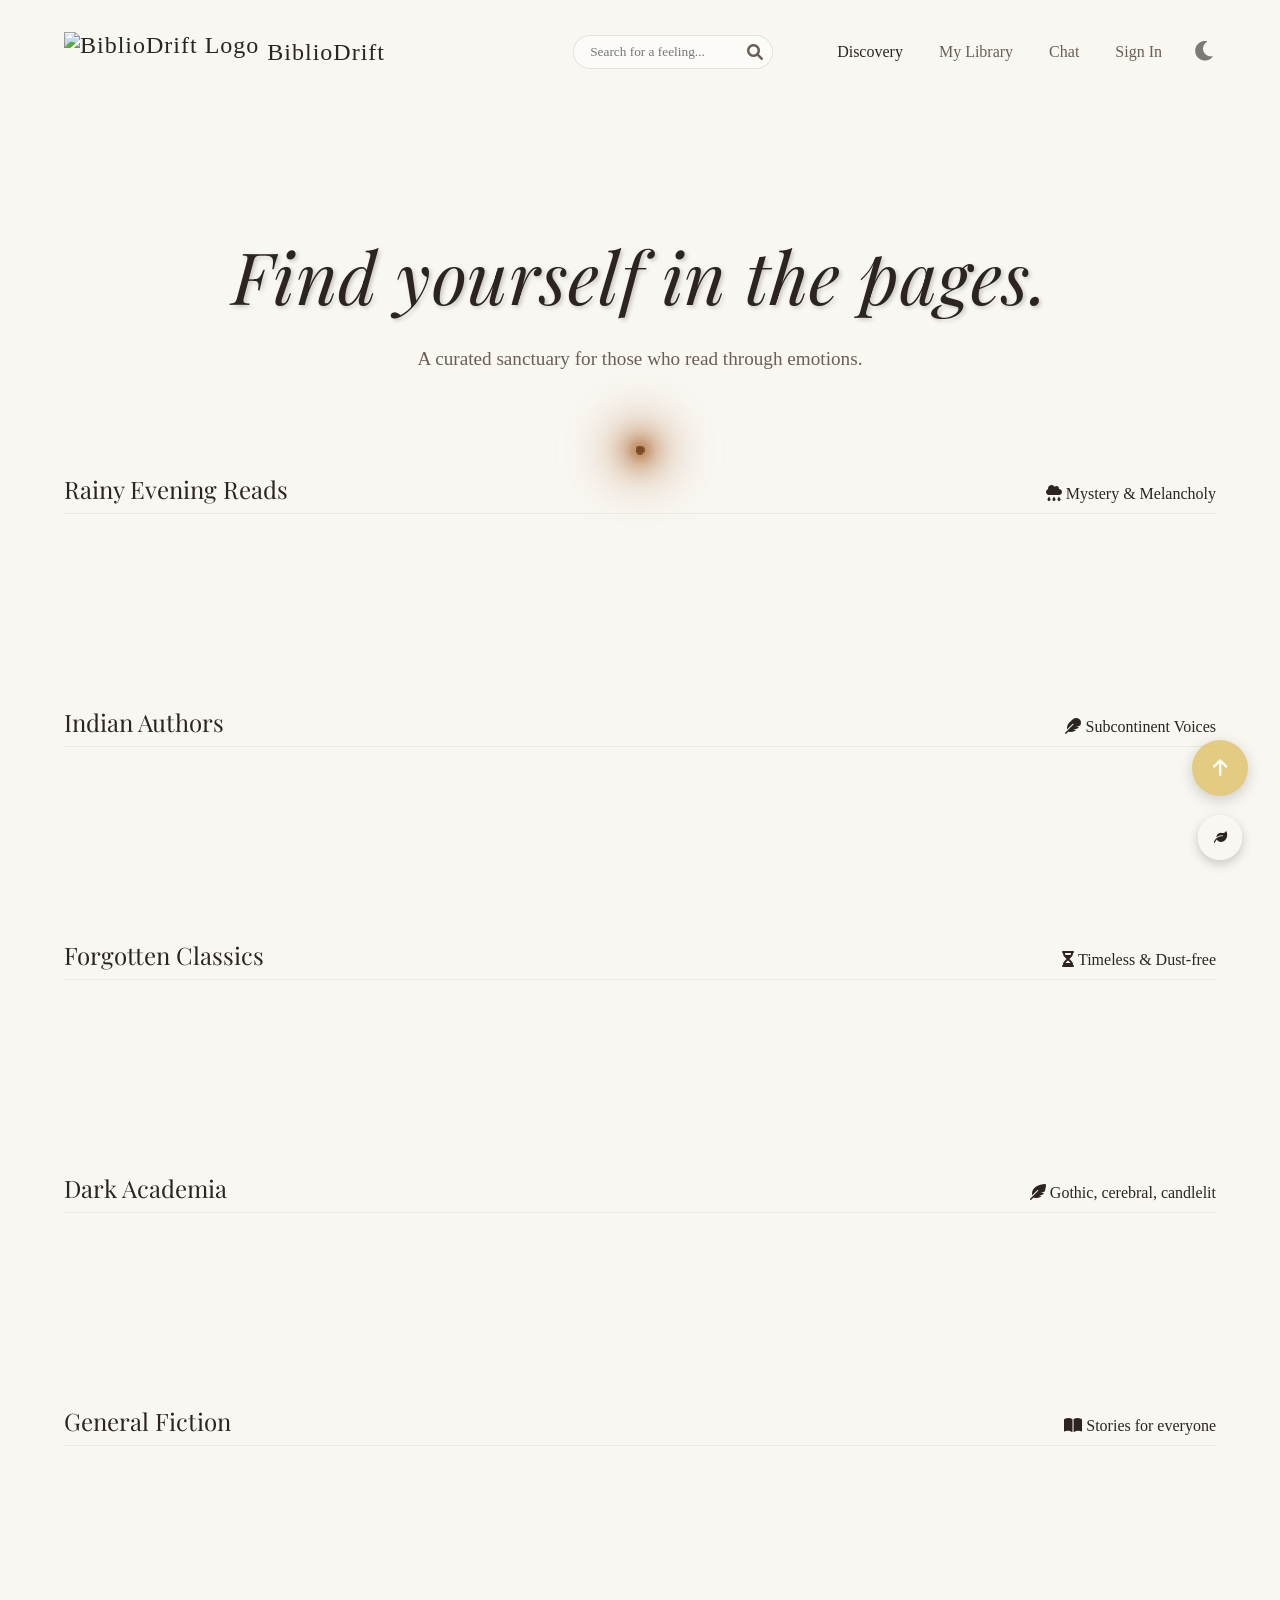
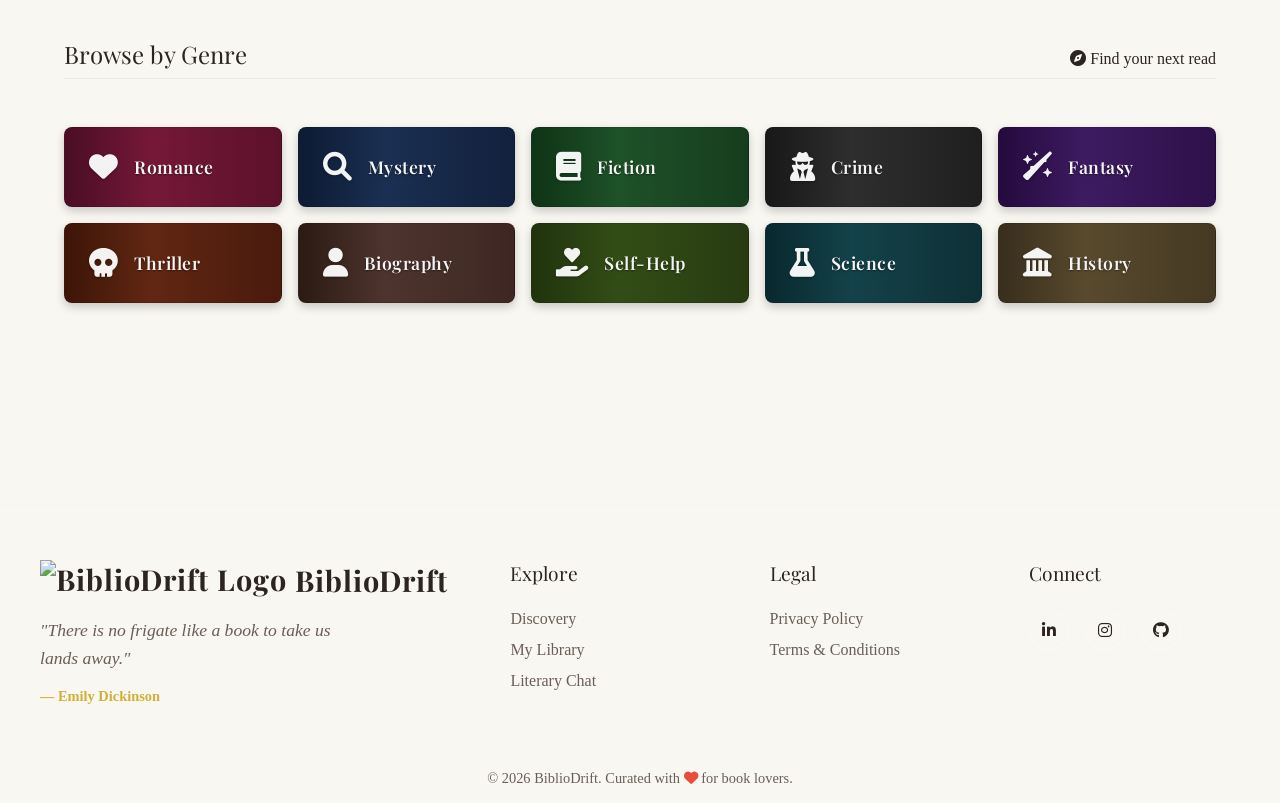
==== frontend/pages/index.html @ 5953f1df "Add Cursor Glow Interaction Effect" ====
<!doctype html>
<html lang="en">

<head>
  <meta charset="UTF-8" />
  <script>
    (function () {
      const theme = localStorage.getItem('bibliodrift_theme');
      if (theme === 'night') {
        document.documentElement.setAttribute('data-theme', 'night');
      }
    })();
  </script>
  <meta name="viewport" content="width=device-width, initial-scale=1.0" />
  <!-- Added SEO meta description to improve search engine discoverability and click-through rates -->
  <meta name="description"
    content="BiblioDrift — Discover books by mood, track your reading journey, and get AI-powered recommendations." />
  <title>BiblioDrift | Find yourself in the pages</title>
  <link rel="stylesheet" href="../css/style.css" />
  <link rel="stylesheet" href="../css/keyboard-shortcuts.css" />

  <!-- Fonts -->
  <link rel="preconnect" href="https://fonts.googleapis.com" />
  <link rel="preconnect" href="https://fonts.gstatic.com" crossorigin />
  <link
    href="https://fonts.googleapis.com/css2?family=Playfair+Display:ital,wght@0,400;0,600;1,400&family=Georgia&display=swap"
    rel="stylesheet" />
  <link rel="stylesheet" href="https://cdnjs.cloudflare.com/ajax/libs/font-awesome/6.0.0/css/all.min.css" />

  <!-- Security: DOMPurify for XSS prevention -->
  <script src="https://cdn.jsdelivr.net/npm/dompurify@3.0.6/dist/purify.min.js"></script>
  <link rel="icon" href="../assets/images/biblioDrift_favicon.png" type="image/png">
  <!-- PWA -->
  <link rel="manifest" href="../manifest.json">
  <meta name="theme-color" content="#2c2420">
  <meta name="apple-mobile-web-app-capable" content="yes">
  <meta name="apple-mobile-web-app-status-bar-style" content="black-translucent">
  <meta name="apple-mobile-web-app-title" content="BiblioDrift">
  <link rel="apple-touch-icon" href="../assets/images/biblioDrift_favicon.png">
</head>

<body>
  <div id="sc-glow-outer"></div>
  <div id="sc-glow-mid"></div>
  <div id="sc-glow-inner"></div>
  <div id="sc-dot"></div>
  <header>
    <a href="index.html" class="logo">
      <img style="height: 40px" src="../assets/images/biblioDrift_favicon.png" alt="BiblioDrift Logo"> BiblioDrift
    </a>
    <div class="header-controls">
      <div class="search-bar">
        <input type="text" id="searchInput" class="search-input" placeholder="Search for a feeling...">
        <i class="fa-solid fa-search search-icon" id="searchIcon"></i>
      </div>
      <nav class="nav-links">
        <div class="tooltip">
          <a href="index.html" class="active">Discovery</a>
          <span class="tooltip-text"><i class="fa-solid fa-wand-magic-sparkles"></i> Explore books</span>
        </div>
        <div class="tooltip">
          <a href="library.html">My Library</a>
          <span class="tooltip-text"><i class="fa-solid fa-book"></i> My Library</span>
        </div>
        <div class="tooltip">
          <a href="chat.html">Chat</a>
          <span class="tooltip-text"><i class="fa-solid fa-comments"></i> Chat</span>
        </div>
        <!-- DYNAMIC AUTH LINK -->
        <div class="tooltip">
          <a href="auth.html" id="navAuthLink">Sign In</a>
          <span class="tooltip-text" id="navAuthTooltip"><i class="fa-solid fa-key"></i> Access account</span>
        </div>
      </nav>
      <button id="themeToggle" class="btn-icon" title="Toggle Theme">
        <i class="fa-solid fa-moon"></i>
      </button>
    </div>
  </header>

  <main>
    <section class="hero">
      <h1>Find yourself in the pages.</h1>
      <p>A curated sanctuary for those who read through emotions.</p>
    </section>

    <!-- SEARCH RESULTS SECTION (Initially Hidden) -->
    <section id="search-results-section" class="curated-section" hidden>
      <div class="section-header">
        <h2 id="search-query-display">Search Results</h2>
        <span><i class="fa-solid fa-magnifying-glass"></i> Exploring your query</span>
      </div>
      <div class="curated-row" id="search-results-grid">
        <!-- Dynamically Appended Books -->
      </div>
    </section>

    <!-- Curated Sections -->
    <section class="curated-section">
      <div class="section-header">
        <h2>Rainy Evening Reads</h2>
        <span><i class="fa-solid fa-cloud-rain"></i> Mystery & Melancholy</span>
      </div>
      <div class="curated-row" id="row-rainy"></div>
    </section>

    <section class="curated-section">
      <div class="section-header">
        <h2>Indian Authors</h2>
        <span><i class="fa-solid fa-feather"></i> Subcontinent Voices</span>
      </div>
      <div class="curated-row" id="row-indian"></div>
    </section>

    <section class="curated-section">
      <div class="section-header">
        <h2>Forgotten Classics</h2>
        <span><i class="fa-solid fa-hourglass"></i> Timeless & Dust-free</span>
      </div>
      <div class="curated-row" id="row-classics"></div>
    </section>

    <section class="curated-section">
      <div class="section-header">
        <h2>Dark Academia</h2>
        <span><i class="fa-solid fa-feather-pointed"></i> Gothic, cerebral, candlelit</span>
      </div>
      <div class="curated-row" id="row-dark-academia"></div>
    </section>

    <section class="curated-section">
      <div class="section-header">
        <h2>General Fiction</h2>
        <span><i class="fa-solid fa-book-open"></i> Stories for everyone</span>
      </div>
      <div class="curated-row" id="row-fiction"></div>
    </section>

    <!-- Genre Grid Section -->
    <section class="curated-section genre-section">
      <div class="section-header">
        <h2>Browse by Genre</h2>
        <span><i class="fa-solid fa-compass"></i> Find your next read</span>
      </div>
      <div class="genre-grid" id="genre-grid">
        <div class="genre-card" data-genre="romance"><i class="fa-solid fa-heart"></i><span>Romance</span></div>
        <div class="genre-card" data-genre="mystery"><i class="fa-solid fa-magnifying-glass"></i><span>Mystery</span>
        </div>
        <div class="genre-card" data-genre="fiction"><i class="fa-solid fa-book"></i><span>Fiction</span></div>
        <div class="genre-card" data-genre="crime"><i class="fa-solid fa-user-secret"></i><span>Crime</span></div>
        <div class="genre-card" data-genre="fantasy"><i class="fa-solid fa-wand-sparkles"></i><span>Fantasy</span></div>
        <div class="genre-card" data-genre="thriller"><i class="fa-solid fa-skull"></i><span>Thriller</span></div>
        <div class="genre-card" data-genre="biography"><i class="fa-solid fa-user"></i><span>Biography</span></div>
        <div class="genre-card" data-genre="self-help"><i
            class="fa-solid fa-hand-holding-heart"></i><span>Self-Help</span></div>
        <div class="genre-card" data-genre="science"><i class="fa-solid fa-flask"></i><span>Science</span></div>
        <div class="genre-card" data-genre="history"><i class="fa-solid fa-landmark"></i><span>History</span></div>
      </div>
    </section>

    <!-- Genre Modal -->
    <dialog id="genre-modal" class="genre-modal">
      <div class="genre-modal-content">
        <div class="genre-modal-header">
          <h2 id="genre-modal-title">Genre Books</h2>
          <button class="close-genre-modal" id="close-genre-modal"><i class="fa-solid fa-xmark"></i></button>
        </div>
        <div class="genre-modal-body">
          <div class="genre-books-grid" id="genre-books-grid"></div>
        </div>
      </div>
    </dialog>

    <!-- Book Details Modal -->
    <dialog id="book-details-modal" class="glass-modal">
      <div class="modal-content">
        <button class="close-modal-btn" id="closeModalBtn"><i class="fa-solid fa-xmark"></i></button>
        <div class="modal-body">
          <div class="modal-media"><img id="modal-img" src="" alt="Book Cover" /></div>
          <div class="modal-info">
            <h2 id="modal-title">Book Title</h2>
            <p id="modal-author" class="modal-subtitle">Author Name</p>
            <div class="ai-insight-box">
              <div class="ai-header"><i class="fa-solid fa-wand-magic-sparkles"></i><span>AI Insight</span></div>
              <div id="modal-summary">
                <div class="text-skeleton skeleton"></div>
                <div class="text-skeleton skeleton" style="width: 90%"></div>
                <div class="text-skeleton skeleton" style="width: 70%"></div>
              </div>
            </div>
            <div class="modal-actions">
              <button id="modal-add-btn" class="btn-primary"><i class="fa-regular fa-heart"></i> Add to Library</button>
              <button id="modal-preview-btn" class="btn-preview"><i class="fa-solid fa-book-open"></i> Preview</button>
              <button id="modal-share-btn" class="btn-secondary modal-share-btn"><i class="fa-solid fa-share-nodes"></i>
                Share</button>
            </div>
          </div>
        </div>
      </div>
    </dialog>
  </main>




  <!-- Enhanced Footer -->
  <footer class="main-footer">
    <div class="footer-container">
      <div class="footer-brand">
        <a href="index.html" class="logo">
          <img style="height: 40px" src="../assets/images/biblioDrift_favicon.png" alt="BiblioDrift Logo"> BiblioDrift
        </a>
        <p class="footer-tagline">"There is no frigate like a book to take us lands away."</p>
        <p class="footer-subtext">&mdash; Emily Dickinson</p>
      </div>
      <div class="footer-nav">
        <h3>Explore</h3>
        <ul>
          <li><a href="index.html">Discovery</a></li>
          <li><a href="library.html">My Library</a></li>
          <li><a href="chat.html">Literary Chat</a></li>
        </ul>
      </div>
      <div class="footer-legal">
        <h3>Legal</h3>
        <ul>
          <li><a href="privacy-policy.html">Privacy Policy</a></li>
          <li><a href="terms-and-conditions.html">Terms & Conditions</a></li>
        </ul>
      </div>
      <div class="footer-social">
        <h3>Connect</h3>
        <div class="social-icons">
          <a href="https://www.linkedin.com/in/devanshi5malhotra/" target="_blank" rel="noopener noreferrer"
            title="LinkedIn"><i class="fab fa-linkedin-in"></i></a>
          <a href="#" title="Instagram"><i class="fab fa-instagram"></i></a>
          <a href="https://github.com/devanshi14malhotra/BiblioDrift" target="_blank" rel="noopener noreferrer"
            title="GitHub"><i class="fa-brands fa-github"></i></a>
        </div>
      </div>
    </div>
    <div class="footer-bottom">
      <p>&copy; 2026 BiblioDrift. Curated with <i class="fa-solid fa-heart"></i> for book lovers.</p>
    </div>
  </footer>

  <script src="../js/config.js"></script>
  <script src="../js/app.js"></script>
  <script src="../js/book-preview.js"></script>
  <script src="../script/header-scroll.js"></script>


  <!-- Back to Top Button -->
  <button id="backToTop" class="btn-icon back-to-top" title="Back to Top"
    onclick="window.scrollTo({top: 0, behavior: 'smooth'});">
    <i class="fa-solid fa-arrow-up"></i>
  </button>

  <!-- Ambient Sanctuary UI -->
  <div class="ambient-sanctuary">
    <button id="ambientToggle" title="Ambient Sanctuary">
      <i class="fa-solid fa-leaf"></i>
    </button>
    <div id="ambientPanel" class="ambient-panel">
      <h3 style="color: var(--text-main) !important;">Ambient Sanctuary</h3>
      <div class="ambient-option">
        <span style="color: var(--text-main) !important;"><i class="fa-solid fa-cloud-rain"></i> Rainy Evening</span>
        <label class="switch">
          <input type="checkbox" id="rainToggle">
          <span class="slider"></span>
        </label>
      </div>
      <div class="ambient-option">
        <span style="color: var(--text-main) !important;"><i class="fa-solid fa-fire"></i> Cozy Fireplace</span>
        <label class="switch">
          <input type="checkbox" id="fireToggle">
          <span class="slider"></span>
        </label>
      </div>
      <div class="volume-control">
        <label for="ambientVolume" style="color: var(--text-main) !important;"><i class="fa-solid fa-volume-high"></i>
          Volume</label>
        <input type="range" id="ambientVolume" min="0" max="1" step="0.1" value="0.5" style="width: 100%;">
      </div>
    </div>
  </div>

  <script src="../js/ambient.js"></script>
  <script src="../js/security.js"></script>
  <script src="../js/pwa.js"></script>
</body>
</html>
---- frontend/css/style.css ----
:root {
    /* Day Theme (Default) */
    --bg-color: #f9f7f2;
    --header-bg: rgba(249, 247, 242, 0.8);
    --text-main: #2c2420;
    --text-muted: #6b5e55;
    --accent-gold: #d4af37;
    --wood-dark: #5d4037;
    --wood-light: #8d6e63;
    --glass-bg: rgba(255, 255, 255, 0.1);
    --glass-border: rgba(255, 255, 255, 0.2);
    --shadow-soft: 0 10px 30px rgba(0, 0, 0, 0.05);
    --input-bg: rgba(255, 255, 255, 0.5);
    --input-border: rgba(0, 0, 0, 0.1);
    --book-bg: #fff;
    --paper-color: #fffdf9;

    /* Vibe Colors */
    --vibe-mystery: #78909c;
    --vibe-romance: #ef9a9a;
    --vibe-classic: #a1887f;

    /* Dimensions */
    --book-width: 160px;
    --book-height: 240px;
    --book-thick: 40px;
}

[data-theme="night"] {
    /* Night Theme (Dark Wood) */
    --bg-color: #1e1a18;
    --header-bg: rgba(30, 26, 24, 0.85);
    --text-main: #e0d5cb;
    --text-muted: #a89a8e;
    --accent-gold: #fccb4e;
    --wood-dark: #3e2723;
    --wood-light: #5d4037;
    --glass-bg: rgba(0, 0, 0, 0.3);
    --glass-border: rgba(255, 255, 255, 0.05);
    --shadow-soft: 0 10px 40px rgba(0, 0, 0, 0.4);
    --input-bg: rgba(0, 0, 0, 0.2);
    --input-border: rgba(255, 255, 255, 0.1);
    --book-bg: #2c2420;
    --paper-color: #e0d5cb;
}

* {
    box-sizing: border-box;
    margin: 0;
    padding: 0;
}

html {
    scroll-behavior: smooth;
    transition: background-color 0.4s ease, color 0.4s ease;
}

body {
    background-color: var(--bg-color);
    color: var(--text-main);
    font-family: "Georgia", serif;
    /* Classic serif for books */
    overflow-x: hidden;
    min-height: 100vh;
    transition: background-color 0.4s ease, color 0.4s ease, border-color 0.4s ease, box-shadow 0.4s ease;
}

/* Explicit night-mode overrides — bulletproof fallback */
[data-theme="night"] body,
html[data-theme="night"],
html[data-theme="night"] body {
    background-color: #1e1a18 !important;
    color: #e0d5cb !important;
}

[data-theme="night"] header {
    background: rgba(30, 26, 24, 0.85) !important;
}

[data-theme="night"] .search-input,
[data-theme="night"] input {
    background: rgba(0, 0, 0, 0.2) !important;
    color: #e0d5cb !important;
    border-color: rgba(255, 255, 255, 0.1) !important;
}

/* Global Wooden Scrollbar Styling */
::-webkit-scrollbar {
    width: 12px;
}

::-webkit-scrollbar-track {
    background: var(--bg-color);
}

::-webkit-scrollbar-thumb {
    background: linear-gradient(180deg, var(--wood-dark), var(--wood-light));
    border-radius: 6px;
    border: 2px solid var(--bg-color);
}

::-webkit-scrollbar-thumb:hover {
    background: linear-gradient(180deg, var(--wood-light), var(--wood-dark));
    box-shadow: inset 0 0 6px rgba(0, 0, 0, 0.3);
}

h1,
h2,
h3 {
    font-weight: normal;
    font-family: "Playfair Display", serif;
    /* Elegant headings */
}

/* --- Layout --- */
header {
    padding: 2rem 4rem;
    display: flex;
    justify-content: space-between;
    align-items: center;
    position: sticky;
    top: 0;
    z-index: 100;
    background: var(--header-bg);
    backdrop-filter: blur(10px);
    transition: background-color 0.4s ease, color 0.4s ease, backdrop-filter 0.4s ease;
}

.header-controls {
    display: flex;
    align-items: center;
    gap: 2rem;
}

.search-bar {
    position: relative;
    display: flex;
    align-items: center;
}

.search-input {
    background: var(--input-bg);
    border: 1px solid var(--input-border);
    padding: 0.5rem 1rem;
    border-radius: 20px;
    font-family: "Georgia", serif;
    width: 200px;
    transition: all 0.4s ease;
    outline: none;
    color: var(--text-main);
}

.search-input:focus {
    background: var(--book-bg);
    width: 300px;
    box-shadow: var(--shadow-soft);
}

.search-icon {
    position: absolute;
    right: 10px;
    color: var(--text-muted);
    cursor: pointer;
    transition: color 0.3s ease;
}

.search-icon:hover {
    color: var(--text-main);
}

.logo {
    font-size: 1.5rem;
    letter-spacing: 1px;
    color: var(--text-main);
    text-decoration: none;
    display: flex;
    align-items: center;
    gap: 0.5rem;
}

.nav-links a {
    text-decoration: none;
    color: var(--text-muted);
    margin-left: 2rem;
    transition: color 0.3s ease;
}

.nav-links a:hover,
.nav-links a.active {
    color: var(--text-main);
}

/* === ANIMATED HOVER TOOLTIPS FOR NAVIGATION (NEW) === */
.tooltip {
    position: relative;
    display: inline-block;
}

.tooltip-text {
    position: absolute;
    left: 50%;
    bottom: calc(100% + 8px);
    transform: translateX(-50%) scale(0.95) translateY(6px);
    padding: 10px 14px;
    background: #fffaf3;
    color: #2b2b2b;
    font-size: 13px;
    font-weight: 500;
    white-space: nowrap;
    border-radius: 10px;
    box-shadow: 0 8px 20px rgba(0, 0, 0, 0.15);
    border: 1px solid rgba(0, 0, 0, 0.08);
    opacity: 0;
    visibility: hidden;
    pointer-events: none;
    transition: all 0.25s ease;
    z-index: 9999;
}

.tooltip-text::after {
    content: "";
    position: absolute;
    top: 100%;
    left: 50%;
    transform: translateX(-50%) rotate(45deg);
    width: 12px;
    height: 12px;
    background: #fffaf3;
    border-left: 1px solid rgba(0, 0, 0, 0.08);
    border-bottom: 1px solid rgba(0, 0, 0, 0.08);
}

.tooltip:hover .tooltip-text {
    opacity: 1;
    visibility: visible;
    transform: translateX(-40%) scale(1) translateY(0);
}

.tooltip-text i {
    margin-right: 5px;
    color: var(--accent-gold);
}

main {
    padding: 2rem 4rem;
    max-width: 1400px;
    margin: 0 auto;
}

/* --- Hero --- */
.hero {
    text-align: center;
    padding: 6rem 1rem;
    animation: heroFade 1s ease-out;
}

@keyframes heroFade {
    from {
        opacity: 0;
        transform: translateY(15px);
    }

    to {
        opacity: 1;
        transform: translateY(0);
    }
}

.hero h1 {
    font-size: clamp(2.5rem, 8vw, 4.5rem);
    margin-bottom: 1.5rem;
    font-style: italic;
    line-height: 1.2;
    letter-spacing: 0.5px;
    text-shadow: 2px 2px 4px rgba(0, 0, 0, 0.2);
}

.hero p {
    color: var(--text-muted);
    font-size: 1.2rem;
    line-height: 1.8;
    max-width: 55ch;
    margin: 0 auto;
}

/* --- Curated Tables (Horizontal Scroll) --- */
.curated-section {
    margin-bottom: 6rem;
}

.section-header {
    margin-bottom: 2rem;
    border-bottom: 1px solid rgba(0, 0, 0, 0.05);
    padding-bottom: 0.5rem;
    display: flex;
    justify-content: space-between;
    align-items: baseline;
}

.curated-row {
    display: flex;
    gap: 3rem;
    padding: 2rem 1rem;
    overflow-x: visible;
    /* Allow 3D overflow */
    perspective: 1000px;
}

/* --- 3D Book Component --- */
.book-scene {
    width: var(--book-width);
    height: var(--book-height);
    perspective: 1000px;
    cursor: pointer;
    /* Random slight rotation for organic feel - handled in JS usually, but default here */
}

.book {
    width: 100%;
    height: 100%;
    position: relative;
    transform-style: preserve-3d;
    /* Bouncy cozy feel */
    transform-origin: center center -20px;
    /* Pivot inside the book */
    animation: floatIn 0.8s ease-out backwards;
}

@keyframes floatIn {
    from {
        opacity: 0;
        transform: translateY(50px) scale(0.9);
    }

    to {
        opacity: 1;
        transform: translateY(0) scale(1);
    }
}

.book.flipped {
    transform: rotateY(180deg) scale(1.2) translateZ(50px);
    /* Expand and bring closer */
    z-index: 100;
}

/* Book Faces */
.book__face {
    position: absolute;
    width: 100%;
    height: 100%;
    backface-visibility: hidden;
    /* Hide back when front is clear */
    border-radius: 4px 8px 8px 4px;
    box-shadow: 5px 5px 15px rgba(0, 0, 0, 0.15);
}

.book__face--front {
    background: var(--book-bg);
    transform: rotateY(0deg);
    z-index: 2;
}

.book__face--front img {
    width: 100%;
    height: 100%;
    object-fit: cover;
    border-radius: 4px 8px 8px 4px;
}

.book__face--back {
    transform: rotateY(180deg);
    background: var(--paper-color);
    /* Paper color */
    padding: 1.5rem;
    display: flex;
    flex-direction: column;
    justify-content: space-between;
    border: 1px solid var(--glass-border);
    z-index: 1;
    color: #2c2420;
    /* Keep text dark for paper feel even in night mode */
}

/* The Spine */
.book__face--spine {
    position: absolute;
    width: var(--book-thick);
    height: 100%;
    left: 0;
    top: 0;
    transform: rotateY(-90deg) translateZ(calc(var(--book-thick) / 2));
}

/* Improved 3D Box Model */
/* Re-defining .book for proper thickness volume */
.book {
    transform-origin: center center -20px;
    /* Pivot inside the book */
}

.book__face--front {
    transform: translateZ(20px);
}

.book__face--back {
    transform: rotateY(180deg) translateZ(20px);
}

.book__face--spine {
    width: 40px;
    height: 100%;
    background: #333;
    /* Default spine color */
    transform: rotateY(-90deg) translateZ(20px);
    /* Adjust positioning to be flush left of front face */
    left: -20px;
    /* Half thickness */
}

.book__face--right {
    /* Pages */
    width: 40px;
    height: 100%;
    background: linear-gradient(to right, #fff, #f0f0f0 20%, #fff 40%);
    transform: rotateY(90deg) translateZ(140px);
    /* Width - half thickness */
    left: auto;
    right: -20px;
}

/* Hover Effect: Pull out */
.book-scene:hover .book:not(.flipped) {
    transform: translateZ(30px) translateY(-10px) rotateY(-10deg);
}

/* Glassmorphism Overlay (Quick view) */
.glass-overlay {
    position: absolute;
    bottom: 10px;
    left: 10px;
    right: 10px;
    background: rgba(255, 255, 255, 0.7);
    backdrop-filter: blur(8px);
    padding: 0.5rem;
    border-radius: 6px;
    opacity: 0;
    transform: translateY(10px);
    transition: all 0.3s ease;
    pointer-events: none;
    /* Let clicks pass to book */
}

.book-scene:hover .glass-overlay {
    opacity: 1;
    transform: translateY(0);
}

/* Back of book content */
.handwritten-note {
    font-family: "Courier New", Courier, monospace;
    /* Placeholder for handwriting font */
    color: var(--text-muted);
    font-size: 0.9rem;
    line-height: 1.4;
    background: #fffdc2;
    padding: 10px;
    transform: rotate(-2deg);
    box-shadow: 2px 2px 5px rgba(0, 0, 0, 0.1);
    margin-bottom: 1rem;
}

.book-actions {
    display: flex;
    gap: 0.5rem;
}

.btn-icon {
    border: none;
    background: none;
    cursor: pointer;
    font-size: 1.2rem;
    opacity: 0.6;
    transition: opacity 0.2s;
}

.btn-icon:hover {
    opacity: 1;
    transform: scale(1.1);
}

/* --- Virtual Shelves --- */
.shelves-container {
    display: flex;
    flex-direction: column;
    gap: 4rem;
    padding: 2rem 0;
}

.shelf-row {
    position: relative;
    padding: 0 2rem 1.5rem 2rem;
    /* Realistic Wood Texture Gradient */
    background:
        repeating-linear-gradient(90deg,
            transparent 0,
            transparent 4px,
            rgba(0, 0, 0, 0.02) 5px,
            transparent 10px),
        linear-gradient(to bottom, #5d4037 0%, #3e2723 100%);
    border-bottom: 25px solid #281a15;
    /* Thicker front lip */
    border-radius: 4px;
    box-shadow:
        0 20px 20px -10px rgba(0, 0, 0, 0.3),
        inset 0 2px 20px rgba(0, 0, 0, 0.2);
    display: flex;
    align-items: flex-end;
    gap: 1.5rem;
    /* More spacing for expanded books */
    min-height: 280px;
}

.shelf-row::after {
    /* Depth shadow on wall behind books */
    content: "";
    position: absolute;
    bottom: 25px;
    /* Above bottom lip */
    left: 0;
    right: 0;
    height: 100%;
    z-index: -1;
    background: linear-gradient(to bottom,
            rgba(0, 0, 0, 0.1),
            rgba(0, 0, 0, 0.4));
    pointer-events: none;
}

.shelf-label {
    position: absolute;
    top: -20px;
    left: 0;
    font-size: 1.2rem;
    color: var(--wood-light);
    font-style: italic;
}

/* --- Mood Analysis Styles --- */

/* Mood Tags on Book Covers */
.mood-tags {
    position: absolute;
    top: 5px;
    left: 5px;
    display: flex;
    flex-direction: column;
    gap: 2px;
}

.mood-tag {
    background: rgba(0, 0, 0, 0.7);
    color: white;
    padding: 2px 6px;
    border-radius: 10px;
    font-size: 0.7rem;
    font-weight: bold;
    text-transform: capitalize;
}

/* Mood-specific colors */
.mood-cozy {
    background: #8d6e63 !important;
}

.mood-dark {
    background: #424242 !important;
}

.mood-mysterious {
    background: #5e35b1 !important;
}

.mood-romantic {
    background: #e91e63 !important;
}

.mood-adventurous {
    background: #ff5722 !important;
}

.mood-melancholy {
    background: #607d8b !important;
}

.mood-uplifting {
    background: #4caf50 !important;
}

.mood-intense {
    background: #f44336 !important;
}

.mood-whimsical {
    background: #9c27b0 !important;
}

.mood-thought-provoking {
    background: #795548 !important;
}

/* Glass overlay mood tags */
.glass-mood-tags {
    margin-top: 0.5rem;
    display: flex;
    gap: 0.25rem;
    flex-wrap: wrap;
}

.glass-mood-tag {
    background: rgba(255, 255, 255, 0.3);
    padding: 1px 4px;
    border-radius: 8px;
    font-size: 0.6rem;
    text-transform: capitalize;
}

/* Back of book mood analysis */
.mood-analysis {
    margin-top: 1rem;
    padding-top: 0.5rem;
    border-top: 1px solid rgba(0, 0, 0, 0.1);
}

.mood-tags-back {
    display: flex;
    gap: 0.25rem;
    flex-wrap: wrap;
    margin-top: 0.25rem;
}

.mood-tag-small {
    background: var(--accent-gold);
    color: white;
    padding: 1px 4px;
    border-radius: 6px;
    font-size: 0.6rem;
    text-transform: capitalize;
}

/* Mood Analysis Modal */
.mood-modal {
    position: fixed;
    top: 0;
    left: 0;
    width: 100%;
    height: 100%;
    background: rgba(0, 0, 0, 0.7);
    display: flex;
    justify-content: center;
    align-items: center;
    z-index: 1000;
    backdrop-filter: blur(5px);
}

.mood-modal-content {
    background: var(--book-bg);
    border-radius: 12px;
    max-width: 500px;
    width: 90%;
    max-height: 80vh;
    overflow-y: auto;
    box-shadow: var(--shadow-soft);
    border: 1px solid var(--glass-border);
}

.mood-modal-header {
    padding: 1.5rem;
    border-bottom: 1px solid var(--glass-border);
    display: flex;
    justify-content: space-between;
    align-items: center;
}

.mood-modal-header h3 {
    margin: 0;
    color: var(--text-main);
}

.close-modal {
    background: none;
    border: none;
    font-size: 1.5rem;
    cursor: pointer;
    color: var(--text-muted);
    padding: 0;
    width: 30px;
    height: 30px;
    display: flex;
    align-items: center;
    justify-content: center;
}

.close-modal:hover {
    color: var(--text-main);
}

.mood-modal-body {
    padding: 1.5rem;
}

.mood-section {
    margin-bottom: 1.5rem;
}

.mood-section h4 {
    margin: 0 0 0.5rem 0;
    color: var(--text-main);
    font-size: 1rem;
}

/* Sentiment Bar */
.sentiment-bar {
    width: 100%;
    height: 8px;
    background: #e0e0e0;
    border-radius: 4px;
    overflow: hidden;
    margin: 0.5rem 0;
}

.sentiment-fill {
    height: 100%;
    background: linear-gradient(to right, #f44336, #ff9800, #4caf50);
    transition: width 0.3s ease;
}

/* Large mood tags in modal */
.mood-tags-large {
    display: flex;
    gap: 0.5rem;
    flex-wrap: wrap;
}

.mood-tag-large {
    padding: 0.5rem 1rem;
    border-radius: 20px;
    font-size: 0.9rem;
    font-weight: bold;
    color: white;
    text-transform: capitalize;
}

/* Vibe quote styling */
.vibe-quote {
    background: var(--paper-color);
    padding: 1rem;
    border-radius: 8px;
    font-style: italic;
    color: #2c2420;
    border-left: 4px solid var(--accent-gold);
    margin: 0.5rem 0;
}

/* Mood button in book actions */
.mood-btn {
    color: var(--accent-gold) !important;
}

.mood-btn:hover {
    color: var(--wood-dark) !important;
    transform: scale(1.1);
}

/* Responsive mood modal */
@media (max-width: 768px) {
    .mood-modal-content {
        width: 95%;
        margin: 1rem;
    }

    .mood-tags-large {
        flex-direction: column;
    }

    .mood-tag-large {
        text-align: center;
    }
}

/* Utilities */
.hidden {
    display: none !important;
}

/* --- Constellation View --- */
.constellation-container {
    width: 100%;
    min-height: 600px;
    margin-top: 2rem;
    position: relative;
    border-radius: 12px;
    overflow: hidden;
    animation: fadeIn 0.5s ease;
}

.view-toggles button {
    cursor: pointer;
    transition: all 0.3s ease;
}

.view-toggles .active-view {
    box-shadow: 0 4px 15px rgba(0, 0, 0, 0.2);
    transform: scale(1.05);
}

.fade-in {
    animation: fadeIn 1s ease;
}

@keyframes fadeIn {
    from {
        opacity: 0;
        transform: translateY(10px);
    }

    to {
        opacity: 1;
        transform: translateY(0);
    }
}

/* Theme Toggle Button Enhancement */
#themeToggle {
    font-size: 1.4rem;
    color: var(--text-main);
    cursor: pointer;
    transition:
        transform 0.3s ease,
        color 0.3s ease;
}

#themeToggle:hover {
    transform: rotate(15deg) scale(1.1);
    color: var(--accent-gold);
}


.footer {
    min-height: 120px;
    width: 100%;
    background-color: #222;
    display: flex;
    flex-direction: column;
    justify-content: center;
    align-items: center;
    gap: 1.2rem;
    padding: 2rem 0;
    margin-top: 4rem;
}

.social_icons {
    display: flex;
    gap: 2rem;
    z-index: 999;
}

.social_icons a {
    color: var(--accent-gold);
    font-size: 2rem;
    transition:
        transform 0.3s ease,
        color 0.3s ease;
    text-decoration: none;
}

.social_icons a:hover {
    color: white;
    transform: translateY(-5px);
}

.reading-progress {
    margin-top: 0.75rem;
    opacity: 0.85;
}

.progress-slider {
    width: 100%;
    accent-color: var(--accent-gold);
}

.reading-progress small {
    font-size: 0.7rem;
    opacity: 0.7;
}

/* --- Glass Modal --- */
.glass-modal {
    margin: auto;
    width: 90%;
    max-width: 900px;
    background: transparent;
    border: none;
    padding: 0;
    overflow: visible;
}

.glass-modal::backdrop {
    background: rgba(0, 0, 0, 0.4);
    backdrop-filter: blur(5px);
}

.modal-content {
    background: rgba(255, 255, 255, 0.65);
    backdrop-filter: blur(20px);
    -webkit-backdrop-filter: blur(20px);
    border: 1px solid var(--glass-border);
    border-radius: 20px;
    box-shadow: 0 25px 50px -12px rgba(0, 0, 0, 0.25);
    padding: 2.5rem;
    position: relative;
    overflow: hidden;
    animation: modalIn 0.4s cubic-bezier(0.175, 0.885, 0.32, 1.275);
}

[data-theme="night"] .modal-content {
    background: rgba(30, 26, 24, 0.8);
    border: 1px solid rgba(255, 255, 255, 0.1);
}

@keyframes modalIn {
    from {
        opacity: 0;
        transform: scale(0.9) translateY(20px);
    }

    to {
        opacity: 1;
        transform: scale(1) translateY(0);
    }
}

.close-modal-btn {
    position: absolute;
    top: 1.5rem;
    right: 1.5rem;
    background: var(--glass-bg);
    border: none;
    width: 2.5rem;
    height: 2.5rem;
    border-radius: 50%;
    cursor: pointer;
    font-size: 1.2rem;
    color: var(--text-muted);
    transition: all 0.2s;
    display: flex;
    justify-content: center;
    align-items: center;
    z-index: 10;
}

.close-modal-btn:hover {
    background: var(--accent-gold);
    color: #fff;
    transform: rotate(90deg);
}

.modal-body {
    display: grid;
    grid-template-columns: 300px 1fr;
    gap: 3rem;
}

.modal-media {
    display: flex;
    justify-content: center;
    align-items: center;
}

.modal-media img {
    width: 100%;
    height: auto;
    border-radius: 12px;
    box-shadow: 10px 10px 30px rgba(0, 0, 0, 0.2);
    transform: rotate(-3deg);
    transition: transform 0.3s;
}

.modal-media img:hover {
    transform: rotate(0) scale(1.02);
}

.modal-info {
    display: flex;
    flex-direction: column;
    gap: 1.5rem;
}

.modal-info h2 {
    font-size: 2.5rem;
    line-height: 1.2;
    margin-bottom: 0;
}

.modal-subtitle {
    font-size: 1.2rem;
    color: var(--text-muted);
    font-style: italic;
    margin-top: -1rem;
}

/* AI Insight Box */
.ai-insight-box {
    background: #fdfaf5;
    border: 1px solid rgba(212, 175, 55, 0.2);
    border-left: 4px solid var(--accent-gold);
    padding: 1.2rem 1.5rem;
    border-radius: 12px;
    margin-top: 1.5rem;
    box-shadow: 0 2px 8px rgba(0,0,0,0.03);
}

#modal-ai-note {
    font-family: "Georgia", serif;
    font-style: italic;
    color: #4a3f35 !important; /* Dark brown for high contrast */
    line-height: 1.6;
    font-size: 1.05rem;
    display: block;
}

[data-theme="night"] .ai-insight-box {
    background: linear-gradient(135deg,
            rgba(255, 255, 255, 0.05),
            rgba(0, 0, 0, 0.2));
}

.ai-insight-box::before {
    content: "";
    position: absolute;
    top: 0;
    left: 0;
    right: 0;
    height: 2px;
    background: linear-gradient(90deg,
            transparent,
            var(--accent-gold),
            transparent);
    opacity: 0.5;
}

.ai-header {
    display: flex;
    align-items: center;
    gap: 0.8rem;
    font-family: "Courier New", monospace;
    /* Tech feel */
    font-weight: bold;
    color: var(--accent-gold);
    margin-bottom: 1rem;
    text-transform: uppercase;
    letter-spacing: 1px;
    font-size: 0.9rem;
}

#modal-summary {
    line-height: 1.6;
    color: var(--text-main);
}

.modal-actions {
    margin-top: auto;
    display: flex;
    gap: 1rem;
}

.btn-primary {
    background: var(--text-main);
    color: var(--bg-color);
    border: none;
    padding: 1rem 2rem;
    border-radius: 30px;
    font-family: "Georgia", serif;
    font-size: 1.1rem;
    cursor: pointer;
    transition: all 0.3s;
    display: flex;
    align-items: center;
    gap: 0.8rem;
}

.btn-primary:hover {
    background: var(--accent-gold);
    color: #fff;
    transform: translateY(-2px);
    box-shadow: 0 5px 15px rgba(0, 0, 0, 0.1);
}

/* Responsive Modal */
@media (max-width: 768px) {
    .modal-body {
        grid-template-columns: 1fr;
    }

    .modal-media img {
        max-width: 200px;
        transform: rotate(0);
    }

    .modal-content {
        padding: 1.5rem;
    }
}

/* ===== CHAT INTERFACE STYLES ===== */

.chat-container {
    max-width: 900px;
    margin: 0 auto;
    height: calc(100vh - 80px);
    display: flex;
    flex-direction: column;
    background: var(--glass-bg);
    backdrop-filter: blur(20px);
    border: 1px solid var(--glass-border);
    border-radius: 20px;
    overflow: hidden;
    box-shadow: var(--shadow-soft);
}

.chat-header {
    padding: 20px 25px;
    background: var(--glass-bg);
    border-bottom: 1px solid var(--glass-border);
    display: flex;
    justify-content: space-between;
    align-items: center;
}

.bookseller-info {
    display: flex;
    align-items: center;
    gap: 15px;
}

.bookseller-avatar {
    width: 50px;
    height: 50px;
    background: var(--accent-gold);
    border-radius: 50%;
    display: flex;
    align-items: center;
    justify-content: center;
    color: var(--wood-dark);
    font-size: 20px;
    box-shadow: 0 4px 15px rgba(212, 175, 55, 0.3);
}

.bookseller-details h2 {
    font-family: 'Playfair Display', serif;
    color: var(--text-main);
    font-size: 1.4rem;
    margin-bottom: 4px;
}

.status {
    display: flex;
    align-items: center;
    gap: 8px;
    color: var(--text-muted);
    font-size: 0.9rem;
}

.status-dot {
    width: 8px;
    height: 8px;
    background: #4caf50;
    border-radius: 50%;
    animation: pulse 2s infinite;
}

@keyframes pulse {

    0%,
    100% {
        opacity: 1;
    }

    50% {
        opacity: 0.5;
    }
}

.chat-actions {
    display: flex;
    gap: 10px;
}

.action-btn {
    width: 40px;
    height: 40px;
    background: var(--glass-bg);
    border: 1px solid var(--glass-border);
    border-radius: 10px;
    color: var(--text-muted);
    cursor: pointer;
    transition: all 0.3s ease;
    display: flex;
    align-items: center;
    justify-content: center;
}

.action-btn:hover {
    background: var(--accent-gold);
    color: var(--wood-dark);
    transform: translateY(-2px);
}

.chat-messages {
    flex: 1;
    overflow-y: auto;
    padding: 20px 25px;
    display: flex;
    flex-direction: column;
    gap: 20px;
}

.message {
    display: flex;
    gap: 12px;
    max-width: 80%;
}

.message.user-message {
    align-self: flex-end;
    flex-direction: row-reverse;
}

.message-avatar {
    width: 35px;
    height: 35px;
    border-radius: 50%;
    display: flex;
    align-items: center;
    justify-content: center;
    font-size: 14px;
    flex-shrink: 0;
}

.bookseller-message .message-avatar {
    background: var(--accent-gold);
    color: var(--wood-dark);
}

.user-message .message-avatar {
    background: var(--wood-light);
    color: var(--paper-color);
}

.message-content {
    flex: 1;
}

.message-bubble {
    background: var(--glass-bg);
    border: 1px solid var(--glass-border);
    border-radius: 18px;
    padding: 15px 18px;
    backdrop-filter: blur(10px);
    box-shadow: 0 4px 15px rgba(0, 0, 0, 0.1);
}

.user-message .message-bubble {
    background: var(--accent-gold);
    color: var(--wood-dark);
    border-color: var(--accent-gold);
}

.message-bubble p {
    margin-bottom: 8px;
    line-height: 1.5;
    color: var(--text-main);
}

.user-message .message-bubble p {
    color: var(--wood-dark);
}

.message-bubble p:last-child {
    margin-bottom: 0;
}

.message-time {
    font-size: 0.75rem;
    color: var(--text-muted);
    margin-top: 5px;
    text-align: left;
}

.user-message .message-time {
    text-align: right;
}

.quick-suggestions {
    padding: 15px 25px;
    border-top: 1px solid var(--glass-border);
    background: var(--glass-bg);
}

.suggestions-header {
    font-size: 0.9rem;
    color: var(--text-muted);
    margin-bottom: 12px;
}

.suggestions-list {
    display: flex;
    gap: 10px;
    flex-wrap: wrap;
}

.suggestion-btn {
    background: var(--glass-bg);
    border: 1px solid var(--glass-border);
    border-radius: 20px;
    padding: 8px 15px;
    color: var(--text-main);
    cursor: pointer;
    transition: all 0.3s ease;
    font-size: 0.85rem;
    display: flex;
    align-items: center;
    gap: 6px;
    backdrop-filter: blur(10px);
}

.suggestion-btn:hover {
    background: var(--accent-gold);
    color: var(--wood-dark);
    transform: translateY(-2px);
    box-shadow: 0 4px 15px rgba(212, 175, 55, 0.3);
}

.chat-input-container {
    padding: 20px 25px;
    border-top: 1px solid var(--glass-border);
    background: var(--glass-bg);
}

.chat-input-wrapper {
    display: flex;
    gap: 12px;
    align-items: flex-end;
    background: var(--input-bg);
    border: 1px solid var(--input-border);
    border-radius: 20px;
    padding: 12px 15px;
    backdrop-filter: blur(10px);
}

#chatInput {
    flex: 1;
    background: transparent;
    border: none;
    outline: none;
    color: var(--text-main);
    font-size: 1rem;
    line-height: 1.4;
    resize: none;
    min-height: 24px;
    max-height: 120px;
    font-family: inherit;
}

#chatInput::placeholder {
    color: var(--text-muted);
}

.send-btn {
    width: 40px;
    height: 40px;
    background: var(--accent-gold);
    border: none;
    border-radius: 50%;
    color: var(--wood-dark);
    cursor: pointer;
    transition: all 0.3s ease;
    display: flex;
    align-items: center;
    justify-content: center;
    flex-shrink: 0;
}

.send-btn:hover {
    transform: scale(1.1);
    box-shadow: 0 4px 15px rgba(212, 175, 55, 0.4);
}

.send-btn:disabled {
    opacity: 0.5;
    cursor: not-allowed;
    transform: none;
}

.input-hint {
    margin-top: 8px;
    font-size: 0.8rem;
    color: var(--text-muted);
    display: flex;
    align-items: center;
    gap: 6px;
}

/* Book Recommendations in Chat */
.book-recommendation {
    margin: 15px 0;
    padding: 15px;
    background: var(--glass-bg);
    border: 1px solid var(--glass-border);
    border-radius: 12px;
    backdrop-filter: blur(10px);
}

.book-rec-header {
    display: flex;
    justify-content: space-between;
    align-items: center;
    margin-bottom: 12px;
}

.book-rec-title {
    font-weight: 600;
    color: var(--text-main);
    font-size: 0.95rem;
}

.book-rec-count {
    font-size: 0.8rem;
    color: var(--text-muted);
    background: var(--glass-bg);
    padding: 4px 8px;
    border-radius: 10px;
}

.book-rec-grid {
    display: grid;
    grid-template-columns: repeat(auto-fill, minmax(120px, 1fr));
    gap: 12px;
}

.book-rec-item {
    background: var(--glass-bg);
    border: 1px solid var(--glass-border);
    border-radius: 8px;
    padding: 10px;
    text-align: center;
    cursor: pointer;
    transition: all 0.3s ease;
    backdrop-filter: blur(5px);
}

.book-rec-item:hover {
    transform: translateY(-3px);
    box-shadow: 0 6px 20px rgba(0, 0, 0, 0.15);
    border-color: var(--accent-gold);
}

.book-rec-cover {
    width: 60px;
    height: 90px;
    background: var(--book-bg);
    border-radius: 4px;
    margin: 0 auto 8px;
    display: flex;
    align-items: center;
    justify-content: center;
    overflow: hidden;
    box-shadow: 0 2px 8px rgba(0, 0, 0, 0.1);
}

.book-rec-cover img {
    width: 100%;
    height: 100%;
    object-fit: cover;
}

.book-rec-cover i {
    font-size: 24px;
    color: var(--text-muted);
}

.book-rec-info h4 {
    font-size: 0.8rem;
    color: var(--text-main);
    margin-bottom: 4px;
    line-height: 1.2;
    display: -webkit-box;
    -webkit-line-clamp: 2;
    -webkit-box-orient: vertical;
    overflow: hidden;
}

.book-rec-info p {
    font-size: 0.7rem;
    color: var(--text-muted);
    display: -webkit-box;
    -webkit-line-clamp: 1;
    -webkit-box-orient: vertical;
    overflow: hidden;
}

/* Emotion Tags & Mood Filtering */
.emotion-tags-container {
    display: flex;
    flex-wrap: wrap;
    gap: 8px;
    margin: 12px 0;
}

.emotion-tag {
    background: var(--glass-bg);
    border: 1px solid var(--glass-border);
    border-radius: 16px;
    padding: 4px 12px;
    font-size: 0.75rem;
    color: var(--text-main);
    cursor: pointer;
    transition: all 0.2s ease;
    display: flex;
    align-items: center;
    gap: 6px;
}

.emotion-tag:hover {
    background: rgba(255, 255, 255, 0.1);
    border-color: var(--accent-gold);
}

.emotion-tag.active {
    background: var(--accent-gold);
    color: #000;
    border-color: var(--accent-gold);
}

.mood-selector-modal {
    margin-top: 16px;
    padding: 16px;
    background: rgba(0, 0, 0, 0.2);
    border-radius: 12px;
    border: 1px solid var(--glass-border);
}

.mood-selector-title {
    font-family: 'Playfair Display', serif;
    font-size: 1rem;
    margin-bottom: 12px;
    color: var(--accent-gold);
}

.mood-grid {
    display: grid;
    grid-template-columns: repeat(auto-fill, minmax(100px, 1fr));
    gap: 10px;
}

.mood-item {
    padding: 8px;
    border-radius: 8px;
    background: var(--glass-bg);
    border: 1px solid var(--glass-border);
    text-align: center;
    cursor: pointer;
    transition: transform 0.2s;
}

.mood-item:hover {
    transform: scale(1.05);
    border-color: var(--accent-gold);
}

.mood-item i {
    display: block;
    font-size: 1.2rem;
    margin-bottom: 4px;
}

.mood-item span {
    font-size: 0.7rem;
    text-transform: uppercase;
    letter-spacing: 0.5px;
}

/* Typing Indicator */
.typing-indicator {
    display: flex;
    align-items: center;
    gap: 12px;
    max-width: 80%;
}

.typing-indicator .message-avatar {
    width: 35px;
    height: 35px;
    background: var(--accent-gold);
    color: var(--wood-dark);
    border-radius: 50%;
    display: flex;
    align-items: center;
    justify-content: center;
    font-size: 14px;
}

.typing-bubble {
    background: var(--glass-bg);
    border: 1px solid var(--glass-border);
    border-radius: 18px;
    padding: 15px 18px;
    backdrop-filter: blur(10px);
    display: flex;
    align-items: center;
    gap: 4px;
}

.typing-dot {
    width: 8px;
    height: 8px;
    background: var(--text-muted);
    border-radius: 50%;
    animation: typing 1.4s infinite ease-in-out;
}

.typing-dot:nth-child(2) {
    animation-delay: 0.2s;
}

.typing-dot:nth-child(3) {
    animation-delay: 0.4s;
}

@keyframes typing {

    0%,
    60%,
    100% {
        transform: translateY(0);
        opacity: 0.4;
    }

    30% {
        transform: translateY(-10px);
        opacity: 1;
    }
}

/* Responsive Design */
@media (max-width: 768px) {
    .chat-container {
        height: calc(100vh - 60px);
        border-radius: 0;
        margin: 0;
    }

    .chat-header {
        padding: 15px 20px;
    }

    .bookseller-details h2 {
        font-size: 1.2rem;
    }

    .chat-messages {
        padding: 15px 20px;
    }

    .message {
        max-width: 90%;
    }

    .suggestions-list {
        flex-direction: column;
    }

    .suggestion-btn {
        justify-content: center;
    }

    .book-rec-grid {
        grid-template-columns: repeat(auto-fill, minmax(100px, 1fr));
        gap: 8px;
    }
}

@media (max-width: 480px) {
    .chat-header {
        padding: 12px 15px;
    }

    .bookseller-avatar {
        width: 40px;
        height: 40px;
        font-size: 16px;
    }

    .bookseller-details h2 {
        font-size: 1.1rem;
    }

    .chat-messages {
        padding: 12px 15px;
    }

    .chat-input-container {
        padding: 15px;
    }

    .book-rec-grid {
        grid-template-columns: repeat(2, 1fr);
    }
}

/* ===== GENRE SECTION STYLES ===== */

/* Genre Grid Layout */
.genre-grid {
    display: grid;
    grid-template-columns: repeat(5, 1fr);
    gap: 1rem;
    padding: 1rem 0;
}

/* Genre Card - Vintage Book Spine Look */
/* Genre Card - Compact Vintage Rectangular Look */
.genre-card {
    display: flex;
    flex-direction: row;
    /* Horizontal layout */
    align-items: center;
    justify-content: flex-start;
    padding: 1rem 1.5rem;
    cursor: pointer;
    transition: all 0.3s cubic-bezier(0.23, 1, 0.32, 1);

    /* Rectangular Shape */
    border-radius: 8px;
    box-shadow: 0 4px 10px rgba(0, 0, 0, 0.2);

    height: 80px;
    /* Much smaller height */
    position: relative;
    overflow: hidden;
    border: 1px solid rgba(0, 0, 0, 0.1);
    gap: 1rem;
}

/* Remove gold lines for cleaner small look */
.genre-card::before,
.genre-card::after {
    display: none;
}

.genre-card i {
    font-size: 1.8rem;
    margin-bottom: 0;
    margin-right: 0;
    color: rgba(255, 255, 255, 0.95);
    /* Bright White/Gold */
    text-shadow: 0 1px 3px rgba(0, 0, 0, 0.3);
    transition: transform 0.3s ease;
    flex-shrink: 0;
}

.genre-card span {
    font-family: 'Playfair Display', serif;
    font-size: 1.1rem;
    font-weight: 600;
    color: #f5f5f5;
    text-transform: capitalize;
    /* Easier to read */
    letter-spacing: 0.5px;
    text-shadow: 0 1px 2px rgba(0, 0, 0, 0.5);
    text-align: left;
    writing-mode: horizontal-tb;
    /* Horizontal Text */
    transform: none;
}

.genre-card:hover {
    transform: translateY(-5px);
    box-shadow: 0 8px 20px rgba(0, 0, 0, 0.3);
    z-index: 10;
}

.genre-card:hover i {
    transform: scale(1.1);
    color: #fff;
}

/* Genre Card Colors - Vintage Leather Palette (Deep & Dark) */

/* Romance: Deep Burgundy (Vintage Red) */
.genre-card[data-genre="romance"] {
    background: linear-gradient(90deg, #4a0d24 0%, #751838 40%, #5c112a 100%);
}

/* Mystery: Midnight Navy */
.genre-card[data-genre="mystery"] {
    background: linear-gradient(90deg, #0d1b33 0%, #1a2f52 40%, #12213d 100%);
}

/* Fiction: Classic Dark Green */
.genre-card[data-genre="fiction"] {
    background: linear-gradient(90deg, #0f3316 0%, #1e5228 40%, #163d1e 100%);
}

/* Crime: Charcoal Black */
.genre-card[data-genre="crime"] {
    background: linear-gradient(90deg, #181818 0%, #2e2e2e 40%, #1f1f1f 100%);
}

/* Fantasy: Deep Royal Purple */
.genre-card[data-genre="fantasy"] {
    background: linear-gradient(90deg, #240a3d 0%, #3e1b61 40%, #2e104a 100%);
}

/* Thriller: Burnt Rust/Dark Terracotta */
.genre-card[data-genre="thriller"] {
    background: linear-gradient(90deg, #3d1508 0%, #612712 40%, #4a1a0d 100%);
}

/* Biography: Old Leather Brown */
.genre-card[data-genre="biography"] {
    background: linear-gradient(90deg, #2b1b12 0%, #4e342e 40%, #3e2723 100%);
}

/* Self-Help: Olive Drab */
.genre-card[data-genre="self-help"] {
    background: linear-gradient(90deg, #20330d 0%, #334d16 40%, #273b11 100%);
}

/* Science: Dark Slate/Teal */
.genre-card[data-genre="science"] {
    background: linear-gradient(90deg, #08282e 0%, #14424a 40%, #0e3036 100%);
}

/* History: Worn Bronze/Brown */
.genre-card[data-genre="history"] {
    background: linear-gradient(90deg, #382e1c 0%, #594a2e 40%, #453923 100%);
}

/* Genre Modal Start */

/* Genre Modal */
.genre-modal {
    position: fixed;
    top: 0;
    left: 0;
    width: 100%;
    height: 100%;
    background: rgba(0, 0, 0, 0.6);
    backdrop-filter: blur(8px);
    -webkit-backdrop-filter: blur(8px);
    border: none;
    padding: 0;
    max-width: 100%;
    max-height: 100%;
    z-index: 10000;
}

.genre-modal::backdrop {
    background: transparent;
}

.genre-modal-content {
    background: var(--bg-color);
    width: 90%;
    max-width: 1100px;
    max-height: 85vh;
    margin: 5vh auto;
    border-radius: 24px;
    overflow: hidden;
    box-shadow: 0 25px 80px rgba(0, 0, 0, 0.3);
    display: flex;
    flex-direction: column;
}

.genre-modal-header {
    display: flex;
    justify-content: space-between;
    align-items: center;
    padding: 1.5rem 2rem;
    border-bottom: 1px solid rgba(0, 0, 0, 0.1);
    background: linear-gradient(to bottom, var(--card-bg), transparent);
}

.genre-modal-header h2 {
    font-family: 'Playfair Display', serif;
    font-size: 1.75rem;
    color: var(--text-main);
    margin: 0;
}

.close-genre-modal {
    background: none;
    border: none;
    font-size: 1.5rem;
    color: var(--text-main);
    cursor: pointer;
    padding: 0.5rem;
    border-radius: 50%;
    transition: all 0.2s ease;
}

.close-genre-modal:hover {
    background: rgba(0, 0, 0, 0.1);
    transform: rotate(90deg);
}

.genre-modal-body {
    padding: 2rem;
    overflow-y: auto;
    flex: 1;
}

/* Genre Books Grid */
.genre-books-grid {
    display: flex;
    flex-wrap: wrap;
    justify-content: center;
    gap: 3rem;
    padding: 2rem;
    perspective: 1000px;
}

.genre-book-card {
    background: var(--card-bg);
    border-radius: 12px;
    overflow: hidden;
    transition: all 0.3s ease;
    cursor: pointer;
    box-shadow: 0 4px 15px rgba(0, 0, 0, 0.1);
}

.genre-book-card:hover {
    transform: translateY(-5px);
    box-shadow: 0 12px 30px rgba(0, 0, 0, 0.2);
}

.genre-book-card img {
    width: 100%;
    height: 200px;
    object-fit: cover;
}

.genre-book-info {
    padding: 1rem;
}

.genre-book-info h4 {
    font-family: 'Playfair Display', serif;
    font-size: 0.95rem;
    font-weight: 600;
    color: var(--text-main);
    margin: 0 0 0.25rem 0;
    display: -webkit-box;
    -webkit-line-clamp: 2;
    -webkit-box-orient: vertical;
    overflow: hidden;
}

.genre-book-info p {
    font-size: 0.8rem;
    color: var(--text-secondary);
    margin: 0;
}

.genre-loading {
    grid-column: 1 / -1;
    display: flex;
    flex-direction: column;
    align-items: center;
    justify-content: center;
    padding: 3rem;
    color: var(--text-secondary);
    gap: 1rem;
}

.genre-loading i {
    font-size: 2rem;
    color: var(--accent-gold);
}

/* Genre Responsive */
@media (max-width: 900px) {
    .genre-grid {
        grid-template-columns: repeat(3, 1fr);
    }
}

@media (max-width: 600px) {
    .genre-grid {
        grid-template-columns: repeat(2, 1fr);
        gap: 0.75rem;
    }

    .genre-card {
        padding: 1.25rem 0.75rem;
    }

    .genre-card i {
        font-size: 1.5rem;
    }

    .genre-card span {
        font-size: 0.85rem;
    }

    .genre-modal-content {
        width: 95%;
        max-height: 90vh;
        margin: 2.5vh auto;
    }

    .genre-books-grid {
        grid-template-columns: repeat(2, 1fr);
        gap: 1rem;
    }
}

/* ===== 3D BOOKSHELF STYLES =====  */

/* Main bookshelf container with perspective */
.bookshelf-3d-container {
    perspective: 1200px;
    perspective-origin: center 40%;
    padding: 2rem 0;
    min-height: 400px;
    display: flex;
    flex-direction: column;
}

/* Empty State Placeholder */
.library-empty-state {
    text-align: center;
    padding: 4rem 2rem;
    background: var(--glass-bg);
    backdrop-filter: blur(10px);
    border: 1px solid var(--glass-border);
    border-radius: 20px;
    max-width: 600px;
    margin: 2rem auto;
    animation: fadeIn 0.8s ease-out;
    display: flex;
    flex-direction: column;
    align-items: center;
    box-shadow: var(--shadow-soft);
}

.empty-state-icon {
    font-size: 4rem;
    color: var(--accent-gold);
    margin-bottom: 1.5rem;
    opacity: 0.8;
}

.library-empty-state h2 {
    font-size: 2rem;
    margin-bottom: 1rem;
    font-family: 'Playfair Display', serif;
    font-style: italic;
}

.library-empty-state p {
    color: var(--text-muted);
    font-size: 1.1rem;
    line-height: 1.6;
    max-width: 40ch;
    margin-bottom: 1rem;
}

/* Individual shelf section */
.shelf-section-3d {
    margin-bottom: 4rem;
    position: relative;
    padding-top: 2rem;
    border-top: 4px solid #3e2723;
}

.shelf-section-3d:first-child {
    border-top: none;
    padding-top: 0;
}

.shelf-section-3d .shelf-label {
    position: relative;
    top: auto;
    left: auto;
    margin-bottom: 1.5rem;
    font-size: 1.4rem;
    color: var(--text-main);
    font-style: italic;
    font-family: 'Playfair Display', serif;
    display: flex;
    align-items: center;
    gap: 0.5rem;
    padding-bottom: 0.5rem;
    border-bottom: 2px solid #4e342e;
}

/* 3D Wooden Bookshelf */
.bookshelf-3d {
    position: relative;
    transform-style: preserve-3d;
    transform: rotateX(2deg);
    min-height: 350px;
    padding: 30px 40px 20px;
    margin: 0 -20px;

    /* Realistic wood texture */
    background:
        repeating-linear-gradient(90deg,
            transparent 0,
            transparent 3px,
            rgba(0, 0, 0, 0.03) 3px,
            transparent 8px),
        repeating-linear-gradient(0deg,
            transparent 0,
            transparent 50px,
            rgba(0, 0, 0, 0.02) 50px,
            transparent 100px),
        linear-gradient(to bottom,
            #6d4c3d 0%,
            #5d4037 15%,
            #4e342e 50%,
            #3e2723 85%,
            #2c1810 100%);

    border-radius: 4px;
    box-shadow:
        inset 0 5px 15px rgba(0, 0, 0, 0.4),
        inset 0 -3px 10px rgba(255, 255, 255, 0.05),
        0 20px 40px rgba(0, 0, 0, 0.3),
        0 5px 15px rgba(0, 0, 0, 0.2);
}

/* Back wall of shelf */
.bookshelf-3d::before {
    content: '';
    position: absolute;
    top: 0;
    left: 0;
    right: 0;
    bottom: 25px;
    background:
        linear-gradient(to bottom,
            rgba(0, 0, 0, 0.3) 0%,
            rgba(0, 0, 0, 0.1) 100%);
    border-radius: 4px 4px 0 0;
    z-index: -1;
}

/* Front lip of shelf */
.bookshelf-3d::after {
    content: '';
    position: absolute;
    bottom: 0;
    left: -5px;
    right: -5px;
    height: 25px;
    background:
        linear-gradient(to bottom,
            #4e342e 0%,
            #3e2723 40%,
            #2c1810 100%);
    border-radius: 0 0 6px 6px;
    box-shadow:
        0 8px 20px rgba(0, 0, 0, 0.4),
        inset 0 2px 5px rgba(255, 255, 255, 0.1);
    transform: translateZ(20px);
}

/* Books container */
.books-row-3d {
    display: flex;
    align-items: flex-end;
    gap: 0;
    height: 300px;
    padding-bottom: 10px;
    transform-style: preserve-3d;
    position: relative;
    z-index: 1;
}

/* Individual book spine - tilted LEFT like real books */
.book-spine-3d {
    position: relative;
    transform-style: preserve-3d;
    cursor: pointer;
    transition: all 0.4s cubic-bezier(0.23, 1, 0.32, 1);
    transform-origin: bottom left;
    /* Tilt books to the LEFT (negative rotateZ) */
    transform: rotateZ(-8deg) rotateY(-5deg);
    /* Small gap between books */
    margin-right: 3px;
}

.book-spine-3d:last-child {
    margin-right: 0;
}

.book-spine-3d:nth-child(even) {
    transform: rotateZ(-6deg) rotateY(-4deg);
}

.book-spine-3d:nth-child(3n) {
    transform: rotateZ(-10deg) rotateY(-6deg);
}

.book-spine-3d:nth-child(4n) {
    transform: rotateZ(-7deg) rotateY(-3deg);
}

/* Book spine face (what you see) */
.spine-face {
    height: 100%;
    width: 100%;
    border-radius: 2px 4px 4px 2px;
    display: flex;
    flex-direction: column;
    justify-content: flex-start;
    align-items: center;
    padding: 12px 3px;
    position: relative;
    overflow: visible;
    box-shadow:
        inset 0 0 20px rgba(0, 0, 0, 0.2),
        2px 0 8px rgba(0, 0, 0, 0.3);

    /* Subtle texture overlay */
    background-image:
        linear-gradient(to right,
            rgba(0, 0, 0, 0.15) 0%,
            rgba(255, 255, 255, 0.1) 50%,
            rgba(0, 0, 0, 0.1) 100%);
    background-blend-mode: overlay;
}

/* Book spine text */
.spine-title {
    writing-mode: vertical-rl;
    text-orientation: mixed;
    transform: rotate(180deg);
    font-family: 'Georgia', serif;
    font-size: 0.85rem;
    font-weight: 700;
    color: inherit;
    text-align: center;
    line-height: 1.15;
    flex: 1;
    display: flex;
    align-items: center;
    justify-content: center;
    overflow: visible;
    white-space: nowrap;
    letter-spacing: 0.5px;
    text-shadow: 0 1px 3px rgba(0, 0, 0, 0.4);
    padding: 5px 2px;
}

.spine-author {
    writing-mode: vertical-rl;
    text-orientation: mixed;
    transform: rotate(180deg);
    font-family: 'Georgia', serif;
    font-size: 0.6rem;
    font-weight: 500;
    opacity: 0.9;
    margin-top: 8px;
    text-shadow: 0 1px 2px rgba(0, 0, 0, 0.3);
    white-space: nowrap;
}

/* Book edge (pages) - hidden for tighter packing */
.book-edge {
    display: none;
}

/* Book cover (top of book when viewed from above) */
.book-top {
    position: absolute;
    top: -6px;
    left: 0;
    right: -8px;
    height: 6px;
    background: linear-gradient(to right,
            var(--spine-color, #5d4037) 0%,
            var(--spine-color, #5d4037) calc(100% - 8px),
            #3e2723 calc(100% - 8px),
            #3e2723 100%);
    transform: rotateX(90deg) translateZ(3px);
    border-radius: 2px 2px 0 0;
}

/* Hover effect - book stands up straight and pulls forward */
.book-spine-3d:hover {
    transform: rotateZ(0deg) rotateY(0deg) translateZ(20px) translateY(-10px);
    z-index: 100;
}

.book-spine-3d:hover .spine-face {
    box-shadow:
        inset 0 0 20px rgba(0, 0, 0, 0.2),
        5px 10px 30px rgba(0, 0, 0, 0.4),
        0 0 15px rgba(212, 175, 55, 0.3);
}

/* Book tooltip */
.book-tooltip {
    position: fixed;
    background: rgba(255, 255, 255, 0.98);
    backdrop-filter: blur(20px);
    -webkit-backdrop-filter: blur(20px);
    border: 1px solid rgba(0, 0, 0, 0.1);
    border-radius: 16px;
    padding: 1.25rem;
    min-width: 280px;
    max-width: 320px;
    box-shadow:
        0 20px 60px rgba(0, 0, 0, 0.2),
        0 8px 25px rgba(0, 0, 0, 0.15);
    z-index: 10000;
    pointer-events: none;
    opacity: 0;
    transform: translateY(10px) scale(0.95);
    transition: all 0.3s cubic-bezier(0.23, 1, 0.32, 1);
}

[data-theme="night"] .book-tooltip {
    background: rgba(44, 36, 32, 0.98);
    border: 1px solid rgba(255, 255, 255, 0.1);
}

.book-tooltip.visible {
    opacity: 1;
    transform: translateY(0) scale(1);
}

.tooltip-header {
    display: flex;
    gap: 1rem;
    margin-bottom: 0.75rem;
}

.tooltip-cover {
    width: 60px;
    height: 85px;
    border-radius: 4px;
    object-fit: cover;
    box-shadow: 0 4px 12px rgba(0, 0, 0, 0.15);
    flex-shrink: 0;
}

.tooltip-info {
    flex: 1;
    min-width: 0;
}

.tooltip-title {
    font-family: 'Playfair Display', serif;
    font-size: 1.1rem;
    font-weight: 600;
    color: var(--text-main);
    margin-bottom: 0.25rem;
    line-height: 1.3;
}

.tooltip-author {
    font-size: 0.9rem;
    color: var(--text-muted);
    font-style: italic;
    margin-bottom: 0.5rem;
}

.tooltip-rating {
    display: flex;
    align-items: center;
    gap: 0.5rem;
    font-size: 0.85rem;
}

.tooltip-stars {
    color: var(--accent-gold);
    letter-spacing: 2px;
}

.tooltip-rating-text {
    color: var(--text-muted);
}

.tooltip-description {
    font-size: 0.85rem;
    color: var(--text-muted);
    line-height: 1.5;
    display: -webkit-box;
    -webkit-line-clamp: 3;
    -webkit-box-orient: vertical;
    overflow: hidden;
    border-top: 1px solid rgba(0, 0, 0, 0.08);
    padding-top: 0.75rem;
    margin-top: 0.5rem;
}

[data-theme="night"] .tooltip-description {
    border-top-color: rgba(255, 255, 255, 0.08);
}

.tooltip-hint {
    font-size: 0.75rem;
    color: var(--accent-gold);
    text-align: center;
    margin-top: 0.75rem;
    opacity: 0.9;
}

/* Book Detail Modal */
.book-detail-modal {
    position: fixed;
    top: 0;
    left: 0;
    right: 0;
    bottom: 0;
    background: rgba(0, 0, 0, 0.6);
    backdrop-filter: blur(8px);
    -webkit-backdrop-filter: blur(8px);
    display: flex;
    justify-content: center;
    align-items: center;
    z-index: 10001;
    opacity: 0;
    visibility: hidden;
    transition: all 0.4s ease;
    padding: 2rem;
}

.book-detail-modal.active {
    opacity: 1;
    visibility: visible;
}

.book-detail-content {
    background: var(--bg-color);
    border-radius: 24px;
    max-width: 900px;
    width: 100%;
    max-height: 90vh;
    overflow-y: auto;
    box-shadow: 0 30px 80px rgba(0, 0, 0, 0.3);
    transform: translateY(30px) scale(0.95);
    transition: all 0.4s cubic-bezier(0.23, 1, 0.32, 1);
    position: relative;
}

.book-detail-modal.active .book-detail-content {
    transform: translateY(0) scale(1);
}

.modal-close-btn {
    position: absolute;
    top: 10px;
    right: 10px;
    width: 36px;
    height: 36px;
    font-size: 1rem;
    border-radius: 50%;
    background: var(--glass-bg);
    border: 1px solid var(--glass-border);
    cursor: pointer;
    display: flex;
    align-items: center;
    justify-content: center;
    font-size: 1.5rem;
    color: var(--text-muted);
    transition: all 0.3s ease;
    z-index: 10;
}

.modal-close-btn:hover {
    background: var(--accent-gold);
    color: white;
    transform: rotate(90deg);
}

.book-detail-grid {
    display: grid;
    grid-template-columns: 280px 1fr;
    gap: 3rem;
    padding: 2.5rem;
}

.book-cover-section {
    position: relative;
}

.book-cover-3d {
    position: relative;
    transform-style: preserve-3d;
    transform: perspective(800px) rotateY(-15deg);
    transition: transform 0.5s ease;
}

.book-cover-3d:hover {
    transform: perspective(800px) rotateY(-5deg);
}

.book-cover-image {
    width: 100%;
    height: auto;
    border-radius: 8px;
    box-shadow:
        15px 15px 40px rgba(0, 0, 0, 0.3),
        5px 5px 15px rgba(0, 0, 0, 0.2);
}

.book-cover-spine {
    position: absolute;
    left: -20px;
    top: 5px;
    bottom: 5px;
    width: 20px;
    background: linear-gradient(to right,
            rgba(0, 0, 0, 0.3),
            rgba(0, 0, 0, 0.1));
    border-radius: 4px 0 0 4px;
    transform: rotateY(-90deg) translateZ(10px);
}

.book-info-section {
    display: flex;
    flex-direction: column;
    gap: 1.5rem;
}

.book-title-large {
    font-family: 'Playfair Display', serif;
    font-size: 2.5rem;
    font-weight: 600;
    color: var(--text-main);
    line-height: 1.2;
    margin: 0;
}

.book-author-large {
    font-size: 1.25rem;
    color: var(--text-muted);
    font-style: italic;
    margin: 0;
}

.book-meta {
    display: flex;
    align-items: center;
    gap: 1.5rem;
    flex-wrap: wrap;
}

.book-rating-large {
    display: flex;
    align-items: center;
    gap: 0.75rem;
}

.rating-stars-large {
    font-size: 1.25rem;
    color: var(--accent-gold);
    letter-spacing: 3px;
}

.rating-score {
    font-size: 1.1rem;
    font-weight: 600;
    color: var(--text-main);
}

.rating-count {
    font-size: 0.9rem;
    color: var(--text-muted);
}

.book-categories {
    display: flex;
    gap: 0.5rem;
    flex-wrap: wrap;
}

.category-tag {
    background: var(--glass-bg);
    border: 1px solid var(--glass-border);
    padding: 0.4rem 0.8rem;
    border-radius: 20px;
    font-size: 0.8rem;
    color: var(--text-muted);
}

.book-description-section {
    padding-top: 1rem;
    border-top: 1px solid var(--glass-border);
}

.book-description-section h3 {
    font-family: 'Playfair Display', serif;
    font-size: 1.25rem;
    color: var(--text-main);
    margin-bottom: 1rem;
}

.book-description-text {
    font-size: 1rem;
    line-height: 1.8;
    color: var(--text-muted);
}

.book-reviews-section {
    padding-top: 1.5rem;
    border-top: 1px solid var(--glass-border);
}

.book-reviews-section h3 {
    font-family: 'Playfair Display', serif;
    font-size: 1.25rem;
    color: var(--text-main);
    margin-bottom: 1rem;
}

.review-item {
    background: var(--glass-bg);
    border: 1px solid var(--glass-border);
    border-radius: 12px;
    padding: 1.25rem;
    margin-bottom: 1rem;
}

.review-header {
    display: flex;
    justify-content: space-between;
    align-items: center;
    margin-bottom: 0.75rem;
}

.reviewer-name {
    font-weight: 600;
    color: var(--text-main);
}

.review-rating {
    color: var(--accent-gold);
    font-size: 0.9rem;
}

.review-text {
    font-size: 0.95rem;
    line-height: 1.6;
    color: var(--text-muted);
    font-style: italic;
}

.book-actions-section {
    display: flex;
    gap: 1rem;
    margin-top: auto;
    padding-top: 1.5rem;
}

.action-btn-primary {
    flex: 1;
    padding: 1rem 1.5rem;
    border-radius: 30px;
    border: none;
    font-family: 'Georgia', serif;
    font-size: 1rem;
    cursor: pointer;
    transition: all 0.3s ease;
    display: flex;
    align-items: center;
    justify-content: center;
    gap: 0.75rem;
}

.action-btn-primary.add-to-library {
    background: var(--accent-gold);
    color: var(--wood-dark);
}

.action-btn-primary.add-to-library:hover {
    background: #e6c44a;
    transform: translateY(-2px);
    box-shadow: 0 8px 25px rgba(212, 175, 55, 0.4);
}

.action-btn-primary.mark-read {
    background: var(--glass-bg);
    border: 2px solid var(--glass-border);
    color: var(--text-main);
}

.action-btn-primary.mark-read:hover {
    background: var(--wood-light);
    color: white;
    border-color: var(--wood-light);
}

/* Empty shelf state for 3D bookshelf */
.empty-shelf-3d {
    display: flex;
    align-items: center;
    justify-content: center;
    height: 180px;
    width: 100%;
    color: rgba(255, 255, 255, 0.6);
    font-style: italic;
    font-size: 1.1rem;
    text-shadow: 0 2px 4px rgba(0, 0, 0, 0.3);
}

/* Responsive styles for 3D bookshelf */
@media (max-width: 900px) {
    .book-detail-grid {
        grid-template-columns: 1fr;
        gap: 2rem;
    }

    .book-cover-section {
        max-width: 250px;
        margin: 0 auto;
    }

    .book-cover-3d {
        transform: perspective(800px) rotateY(0);
    }

    .book-title-large {
        font-size: 2rem;
        text-align: center;
    }

    .book-author-large {
        text-align: center;
    }

    .book-meta {
        justify-content: center;
    }
}

@media (max-width: 768px) {
    .bookshelf-3d {
        padding: 20px 25px 15px;
        transform: rotateX(0);
    }

    .books-row-3d {
        gap: 4px;
        height: 180px;
        overflow-x: auto;
        padding-bottom: 15px;
    }

    .book-spine-3d {
        transform: rotateY(-5deg);
        flex-shrink: 0;
    }

    .book-spine-3d:hover {
        transform: rotateY(-3deg) translateZ(15px) translateY(-10px);
    }

    .book-detail-content {
        border-radius: 20px 20px 0 0;
        max-height: 95vh;
    }

    .book-detail-grid {
        padding: 1.5rem;
    }

    .book-actions-section {
        flex-direction: column;
    }
}

@media (max-width: 480px) {
    .shelf-section-3d .shelf-label {
        font-size: 1.2rem;
    }

    .bookshelf-3d {
        padding: 15px 20px 10px;
        margin: 0 -10px;
    }

    .books-row-3d {
        height: 160px;
    }

    .spine-title {
        font-size: 0.65rem;
    }

    .spine-author {
        display: none;
    }

    .book-title-large {
        font-size: 1.5rem;
    }
}

/* --- Merge Conflict Resolution: Added styles from feat/issue-21-api-errors --- */
/* Empty State and Error Handling */
.empty-state {
    display: flex;
    flex-direction: column;
    align-items: center;
    justify-content: center;
    padding: 3rem 1rem;
    color: var(--text-muted, #888);
    text-align: center;
    width: 100%;
    min-height: 200px;
}

.empty-state i {
    font-size: 2.5rem;
    margin-bottom: 1rem;
    color: var(--accent-gold, #d4af37);
    opacity: 0.7;
}

.empty-state p {
    font-family: 'Playfair Display', serif;
    font-size: 1.1rem;
    margin: 0;
}

/* Toast Notifications */
.toast-notification {
    position: fixed;
    bottom: 20px;
    right: 20px;
    background: var(--header-bg, #fff);
    color: var(--text-main, #333);
    padding: 1rem 1.5rem;
    border-radius: 8px;
    box-shadow: 0 4px 12px rgba(0, 0, 0, 0.15);
    z-index: 1000;
    font-family: 'Georgia', serif;
    display: flex;
    align-items: center;
    gap: 10px;
    border-left: 4px solid var(--accent-gold);
    animation: slideIn 0.3s ease-out, fadeOut 0.3s ease-in 2.7s forwards;
}

.toast-notification.error {
    border-left-color: #d32f2f;
}

.toast-notification.info {
    border-left-color: var(--accent-gold);
}

@keyframes slideIn {
    from {
        transform: translateX(100%);
        opacity: 0;
    }

    to {
        transform: translateX(0);
        opacity: 1;
    }
}

@keyframes fadeOut {
    from {
        opacity: 1;
    }

    to {
        opacity: 0;
    }
}

/* ========================================= */
/*      BOOK SPINE VARIATIONS (#12)         */
/* ========================================= */

/* --- Textures --- */

/* Leather Texture: subtle noise */
.spine-texture-leather .spine-face {
    background-image:
        url("data:image/svg+xml,%3Csvg viewBox='0 0 200 200' xmlns='http://www.w3.org/2000/svg'%3E%3Cfilter id='noiseFilter'%3E%3CfeTurbulence type='fractalNoise' baseFrequency='0.8' numOctaves='3' stitchTiles='stitch'/%3E%3C/filter%3E%3Crect width='100%25' height='100%25' filter='url(%23noiseFilter)' opacity='0.15'/%3E%3C/svg%3E"),
        linear-gradient(to right, rgba(0, 0, 0, 0.3) 0%, rgba(255, 255, 255, 0.1) 40%, rgba(0, 0, 0, 0.2) 100%);
    background-blend-mode: overlay;
}

/* Cloth Texture: cross-hatch */
.spine-texture-cloth .spine-face {
    background-image:
        repeating-linear-gradient(45deg, rgba(0, 0, 0, 0.05) 0px, rgba(0, 0, 0, 0.05) 1px, transparent 1px, transparent 4px),
        repeating-linear-gradient(-45deg, rgba(0, 0, 0, 0.05) 0px, rgba(0, 0, 0, 0.05) 1px, transparent 1px, transparent 4px),
        linear-gradient(to right, rgba(0, 0, 0, 0.2) 0%, rgba(255, 255, 255, 0.1) 50%, rgba(0, 0, 0, 0.2) 100%);
}

/* Paper/Matte Texture: flat with slight gradient */
.spine-texture-paper .spine-face {
    background-image: linear-gradient(to right, rgba(0, 0, 0, 0.1) 0%, rgba(255, 255, 255, 0.05) 50%, rgba(0, 0, 0, 0.1) 100%);
}

/* Worn/Rough Texture: scratches */
.spine-texture-worn .spine-face {
    background-image:
        url("data:image/svg+xml,%3Csvg width='100' height='100' viewBox='0 0 100 100' xmlns='http://www.w3.org/2000/svg'%3E%3Cpath d='M10 10 L20 20 M50 50 L60 40 M80 20 L70 30' stroke='rgba(0,0,0,0.2)' stroke-width='1' fill='none'/%3E%3C/svg%3E"),
        linear-gradient(to bottom, rgba(0, 0, 0, 0.2) 0%, transparent 10%, transparent 90%, rgba(0, 0, 0, 0.2) 100%),
        linear-gradient(to right, rgba(0, 0, 0, 0.3) 0%, rgba(255, 255, 255, 0.05) 50%, rgba(0, 0, 0, 0.2) 100%);
}


/* --- Patterns (Gold details etc) --- */

.spine-pattern-bands::before {
    content: '';
    position: absolute;
    top: 15%;
    left: 0;
    right: 0;
    height: 3px;
    background: var(--accent-gold);
    box-shadow: 0 1px 2px rgba(0, 0, 0, 0.3);
    pointer-events: none;
}

.spine-pattern-bands::after {
    content: '';
    position: absolute;
    bottom: 20%;
    left: 0;
    right: 0;
    height: 3px;
    background: var(--accent-gold);
    box-shadow: 0 1px 2px rgba(0, 0, 0, 0.3);
    pointer-events: none;
}

.spine-pattern-frame::before {
    content: '';
    position: absolute;
    top: 10%;
    bottom: 15%;
    left: 6px;
    right: 6px;
    border: 1px solid rgba(255, 255, 255, 0.3);
    pointer-events: none;
}

.spine-pattern-ornament::before {
    content: '?';
    /* Floral heart ornament */
    position: absolute;
    bottom: 25%;
    left: 50%;
    transform: translateX(-50%);
    color: var(--accent-gold);
    font-size: 1.2rem;
    opacity: 0.8;
}

/* --- Typography Variations --- */

/* Standard Vertical (Default) */
.spine-title {
    writing-mode: vertical-rl;
    text-orientation: mixed;
    font-family: inherit;
    font-size: 0.9rem;
    font-weight: 600;
    letter-spacing: 0.5px;
    text-align: center;
    max-height: 75%;
    overflow: hidden;
    text-overflow: ellipsis;
    margin-top: auto;
    margin-bottom: auto;
    text-shadow: 0 1px 2px rgba(0, 0, 0, 0.3);
}

/* Serif Classic */
.font-serif .spine-title {
    font-family: 'Playfair Display', serif;
    font-style: italic;
    letter-spacing: 1px;
}

/* Sans Modern */
.font-sans .spine-title {
    font-family: 'Segoe UI', sans-serif;
    font-weight: 700;
    text-transform: uppercase;
    font-size: 0.8rem;
    letter-spacing: 1.5px;
}

/* Handwritten/Personal */
.font-hand .spine-title {
    font-family: 'Georgia', serif;
    /* Fallback for now */
    font-style: italic;
    font-weight: 400;
}

/* Rotated Upwards (European style) */
.title-rotate-up .spine-title {
    transform: rotate(180deg);
}

/* Stacked letters (for very short titles) */
.title-stacked .spine-title {
    writing-mode: horizontal-tb;
    word-break: break-all;
    width: 80%;
    font-size: 1.2rem;
    line-height: 1.1;
}

/* --- User Profile Styles --- */
.profile-header {
    background: linear-gradient(135deg, var(--header-bg), var(--bg-color));
    padding: 3rem 2rem;
    border-bottom: 1px solid var(--glass-border);
    display: flex;
    flex-direction: column;
    align-items: center;
    gap: 2rem;
}

.profile-card {
    background: var(--book-bg);
    border: 1px solid var(--glass-border);
    border-radius: 20px;
    padding: 2.5rem;
    display: flex;
    align-items: center;
    gap: 2rem;
    box-shadow: var(--shadow-soft);
    max-width: 800px;
    width: 100%;
    position: relative;
    overflow: hidden;
}

.profile-card::before {
    content: '';
    position: absolute;
    top: 0;
    left: 0;
    right: 0;
    height: 6px;
    background: linear-gradient(90deg, var(--wood-dark), var(--wood-light), var(--accent-gold));
}

.profile-avatar-wrapper {
    position: relative;
}

.profile-avatar {
    width: 120px;
    height: 120px;
    border-radius: 50%;
    background: var(--wood-light);
    color: var(--paper-color);
    display: flex;
    align-items: center;
    justify-content: center;
    font-size: 3.5rem;
    border: 4px solid var(--bg-color);
    box-shadow: 0 8px 20px rgba(0, 0, 0, 0.15);
}

.profile-badge {
    position: absolute;
    bottom: 5px;
    right: 5px;
    background: var(--accent-gold);
    color: var(--wood-dark);
    width: 35px;
    height: 35px;
    border-radius: 50%;
    display: flex;
    align-items: center;
    justify-content: center;
    font-size: 1rem;
    border: 3px solid var(--book-bg);
}

.profile-info h1 {
    font-size: 2.2rem;
    color: var(--text-main);
    margin-bottom: 0.5rem;
}

.profile-email {
    color: var(--text-muted);
    font-family: 'Courier New', monospace;
    font-size: 0.95rem;
    opacity: 0.8;
}

.profile-since {
    font-size: 0.9rem;
    color: var(--text-muted);
    margin-top: 0.5rem;
    font-style: italic;
}

.profile-actions {
    margin-top: 1.5rem;
    display: flex;
    gap: 1rem;
}

.logout-btn {
    padding: 0.6rem 1.2rem;
    font-size: 0.9rem;
    background: var(--wood-dark);
    color: #fff;
    border: none;
    border-radius: 8px;
    cursor: pointer;
    transition: all 0.3s ease;
}

.logout-btn:hover {
    background: #d32f2f;
    transform: translateY(-2px);
}

.profile-stats-container {
    display: flex;
    justify-content: center;
    gap: 2rem;
    width: 100%;
    max-width: 800px;
    flex-wrap: wrap;
}

.profile-stat-box {
    background: var(--glass-bg);
    border: 1px solid var(--glass-border);
    backdrop-filter: blur(10px);
    padding: 1.5rem;
    border-radius: 15px;
    text-align: center;
    flex: 1;
    min-width: 140px;
    transition: transform 0.3s ease;
}

.profile-stat-box:hover {
    transform: translateY(-5px);
    border-color: var(--accent-gold);
}

.profile-stat-box i {
    font-size: 1.8rem;
    color: var(--accent-gold);
    margin-bottom: 0.8rem;
}

.profile-stat-box h3 {
    font-size: 1.8rem;
    margin: 0.5rem 0;
    color: var(--text-main);
}

.profile-stat-box span {
    font-size: 0.85rem;
    text-transform: uppercase;
    letter-spacing: 1px;
    color: var(--text-muted);
}

.reading-stats-dashboard {
    width: 100%;
    max-width: 800px;
    display: flex;
    flex-direction: column;
    gap: 1.5rem;
}

.progress-breakdown {
    text-align: left;
    padding: 1.5rem;
}

.progress-title {
    font-size: 1.2rem !important;
    margin-bottom: 1rem !important;
    color: var(--text-main) !important;
    text-align: left;
    font-family: "Playfair Display", serif;
}

.progress-bar-container {
    display: flex;
    height: 12px;
    border-radius: 6px;
    overflow: hidden;
    background: rgba(0,0,0,0.1);
    margin-bottom: 1rem;
}

.progress-segment {
    transition: width 1s ease-out;
}
.progress-segment.finished { background: var(--accent-gold); }
.progress-segment.current { background: var(--wood-light); }
.progress-segment.want { background: var(--text-muted); opacity: 0.7; }

.progress-legend {
    display: flex;
    justify-content: space-between;
    font-size: 0.85rem;
    color: var(--text-muted);
}

.legend-finished { color: var(--accent-gold); font-size: 0.6rem; margin-right: 4px; }
.legend-current { color: var(--wood-light); font-size: 0.6rem; margin-right: 4px; }
.legend-want { color: var(--text-muted); opacity: 0.7; font-size: 0.6rem; margin-right: 4px; }

.profile-content {
    max-width: 1200px;
    margin: 0 auto;
    padding: 3rem 2rem;
    display: grid;
    gap: 3rem;
}

.achievements-grid {
    display: grid;
    grid-template-columns: repeat(auto-fill, minmax(200px, 1fr));
    gap: 1.5rem;
    margin-top: 1.5rem;
}

.achievement-card {
    background: var(--input-bg);
    border-radius: 12px;
    padding: 1.5rem;
    text-align: center;
    border: 2px solid transparent;
    opacity: 0.6;
    filter: grayscale(100%);
    transition: all 0.3s;
}

.achievement-card.unlocked {
    opacity: 1;
    filter: grayscale(0%);
    border-color: var(--accent-gold);
    background: var(--book-bg);
    box-shadow: 0 5px 15px rgba(212, 175, 55, 0.2);
}

.achievement-card i {
    font-size: 2rem;
    margin-bottom: 1rem;
    color: var(--wood-light);
}

.achievement-card.unlocked i {
    color: var(--accent-gold);
}

.activity-feed {
    background: var(--book-bg);
    border-radius: 15px;
    padding: 2rem;
    box-shadow: var(--shadow-soft);
}

@media (max-width: 768px) {
    .profile-card {
        flex-direction: column;
        text-align: center;
        padding: 2rem 1rem;
    }

    .profile-actions {
        justify-content: center;
    }
}

/* ===== ENHANCED FOOTER STYLES ===== */
.main-footer {
    background: var(--card-bg);
    /* Use card-bg for better contrast in dark mode */
    border-top: 1px solid var(--glass-border);
    padding: 3rem 2rem 1rem;
    margin-top: 4rem;
    color: var(--text-main);
    font-family: 'Georgia', serif;
    position: relative;
    z-index: 10;
}

.footer-container {
    max-width: 1200px;
    margin: 0 auto;
    display: grid;
    grid-template-columns: 2fr 1fr 1fr 1fr;
    gap: 3rem;
    padding-bottom: 2rem;
    border-bottom: 1px solid var(--glass-border);
}

.footer-brand {
    display: flex;
    flex-direction: column;
    gap: 1rem;
}

.footer-brand .logo {
    font-family: 'Playfair Display', serif;
    font-size: 1.8rem;
    font-weight: 700;
    color: var(--text-main);
    text-decoration: none;
    display: flex;
    align-items: center;
    gap: 0.5rem;
}

.footer-tagline {
    font-style: italic;
    font-size: 1.1rem;
    color: var(--text-muted);
    line-height: 1.6;
    max-width: 300px;
}

.footer-subtext {
    font-size: 0.9rem;
    color: var(--accent-gold);
    font-weight: 600;
}

.footer-nav h3,
.footer-legal h3,
.footer-social h3 {
    font-family: 'Playfair Display', serif;
    font-size: 1.2rem;
    margin-bottom: 1.5rem;
    color: var(--text-main);
}

.footer-nav ul,
.footer-legal ul {
    list-style: none;
    padding: 0;
    margin: 0;
    display: flex;
    flex-direction: column;
    gap: 0.8rem;
}

.footer-nav li a,
.footer-legal li a {
    text-decoration: none;
    color: var(--text-muted);
    transition: all 0.3s ease;
    font-size: 1rem;
    display: inline-block;
}

.footer-nav li a:hover,
.footer-legal li a:hover {
    color: var(--accent-gold);
    transform: translateX(5px);
}

.social-icons {
    display: flex;
    gap: 1rem;
}

.social-icons a {
    width: 40px;
    height: 40px;
    border-radius: 50%;
    background: var(--glass-bg);
    border: 1px solid var(--glass-border);
    display: flex;
    align-items: center;
    justify-content: center;
    color: var(--text-main);
    text-decoration: none;
    transition: all 0.3s ease;
}

.social-icons a:hover {
    background: var(--accent-gold);
    color: white;
    transform: translateY(-3px);
    box-shadow: 0 5px 15px rgba(0, 0, 0, 0.2);
}

.footer-bottom {
    text-align: center;
    padding-top: 2rem;
    font-size: 0.9rem;
    color: var(--text-muted);
}

.footer-bottom i {
    color: #e74c3c;
    animation: heartbeat 1.5s infinite;
}

@keyframes heartbeat {

    0%,
    100% {
        transform: scale(1);
    }

    50% {
        transform: scale(1.1);
    }
}

@media (max-width: 768px) {
    .footer-container {
        grid-template-columns: 1fr;
        gap: 2rem;
        text-align: center;
    }

    .footer-brand {
        align-items: center;
    }

    .social-icons {
        justify-content: center;
    }
}

\n
/* ========================================= */

/* ========================================= */
/*      EXPANDED BOOK VIEW (#45)            */
/* ========================================= */

#book-detail-modal {
    background: rgba(44, 36, 32, 0.85);
    /* Darker, richer overlay */
    backdrop-filter: blur(8px);
    z-index: 2000;
}

#book-detail-modal .book-detail-content {
    background: transparent;
    box-shadow: none;
    border: none;
    width: 95vw;
    max-width: 1300px;
    height: 90vh;
    padding: 0;
    overflow: visible;
    display: flex;
    align-items: center;
    justify-content: center;
    pointer-events: none;
    /* Layout wrapper shouldn't block */
}

/* Re-enable pointer events for interactive children */
#book-detail-modal .book-detail-content>* {
    pointer-events: auto;
}

#modal-close-btn {
    position: absolute;
    top: 10px;
    right: 10px;
    background: rgba(255, 255, 255, 0.1);
    border: 1px solid rgba(255, 255, 255, 0.2);
    color: #fff;
    width: 32px;
    height: 32px;
    border-radius: 50%;
    font-size: 0.9rem;
    cursor: pointer;
    z-index: 2005;
    transition: all 0.3s ease;
    pointer-events: auto;
    display: flex;
    align-items: center;
    justify-content: center;
}

#modal-close-btn:hover {
    background: rgba(255, 255, 255, 0.25);
    transform: rotate(90deg);
}

.book-expanded-layout {
    display: flex;
    width: 100%;
    height: 100%;
    gap: 4rem;
    align-items: center;
    justify-content: center;
}

/* --- Left Column: 3D Stage --- */
.book-stage {
    flex: 1;
    display: flex;
    flex-direction: column;
    align-items: center;
    justify-content: center;
    perspective: 2500px;
    /* Dramatic perspective */
    z-index: 10;
    height: 100%;
    min-width: 400px;
}

.book-3d-scene {
    width: 340px;
    height: 520px;
    position: relative;
    transform-style: preserve-3d;
    transition: transform 0.1s;
    /* smooth rotation on mousemove */
}

/* The actual 3D Book Object */
.book-object {
    width: 100%;
    height: 100%;
    position: absolute;
    transform-style: preserve-3d;
    transition: transform 0.8s cubic-bezier(0.2, 0.8, 0.2, 1);
    transform-origin: center center;
    cursor: grab;
}

.book-object:active {
    cursor: grabbing;
}

/* Flipped State (Show Back) */
.book-object.flipped {
    transform: rotateY(-180deg);
}

/* Faces Common Styles */
.book-face {
    position: absolute;
    backface-visibility: hidden;
    /* Crucial */
    -webkit-backface-visibility: hidden;
}

/* ---- FRONT FACE ---- */
.face-front {
    width: 100%;
    height: 100%;
    z-index: 2;
    transform: rotateY(0deg) translateZ(25px);
    /* Push out half thickness (50px / 2) */
    background-color: #eee;
    border-radius: 2px 5px 5px 2px;
    box-shadow: inset 4px 0 10px rgba(0, 0, 0, 0.1);
    /* Curvature hint */
}

.face-front img {
    width: 100%;
    height: 100%;
    object-fit: cover;
    border-radius: 2px 5px 5px 2px;
}

/* Lighting sheen overlay */
.lighting-sheen {
    position: absolute;
    top: 0;
    left: 0;
    width: 100%;
    height: 100%;
    background: linear-gradient(105deg, transparent 20%, rgba(255, 255, 255, 0.2) 25%, transparent 30%);
    pointer-events: none;
    mix-blend-mode: overlay;
}

/* Spine shadow on cover */
.spine-overlay {
    position: absolute;
    top: 0;
    left: 0;
    bottom: 0;
    width: 25px;
    background: linear-gradient(to right, rgba(0, 0, 0, 0.3) 0%, transparent 100%);
    z-index: 3;
    pointer-events: none;
    border-radius: 2px 0 0 2px;
}

/* ---- BACK FACE ---- */
.face-back {
    width: 100%;
    height: 100%;
    transform: rotateY(180deg) translateZ(25px);
    background-color: var(--paper-color, #fffbf0);
    border-radius: 4px 2px 2px 4px;
    overflow: hidden;
    border-left: 2px solid #8d6e63;
    /* Mimic binding */
    box-shadow: inset 10px 0 20px rgba(0, 0, 0, 0.05);
    /* Inner shadow */
}

.back-paper-texture {
    width: 100%;
    height: 100%;
    padding: 3rem 2.5rem;
    background-image:
        linear-gradient(to right, rgba(0, 0, 0, 0.08) 0%, transparent 5%, transparent 95%, rgba(0, 0, 0, 0.04) 100%);
    background-color: #fff9e6;
    display: flex;
    flex-direction: column;
}

.back-content-scroll {
    overflow-y: auto;
    max-height: 100%;
    padding-right: 10px;
    font-family: 'Georgia', serif;
    font-size: 1.1rem;
    line-height: 1.7;
    color: #4a3b32;
    scrollbar-width: thin;
    scrollbar-color: #d4af37 transparent;
}

.synopsis-title {
    font-family: 'Playfair Display', serif;
    font-size: 1.8rem;
    color: #8d6e63;
    margin-bottom: 1.5rem;
    padding-bottom: 0.5rem;
    border-bottom: 2px solid rgba(141, 110, 99, 0.2);
    text-align: center;
}

/* ---- SPINE FACE ---- */
.face-spine {
    width: 50px;
    /* Thickness */
    height: 100%;
    background: #2c2420;
    /* Default dark spine */
    transform: rotateY(-90deg) translateZ(170px);
    /* 340px / 2 = 170px */
    position: absolute;
    left: 50%;
    /* Center it before transform */
    margin-left: -25px;
    /* Offset by half width to center */
    border-radius: 2px;
    box-shadow: inset 10px 0 20px rgba(0, 0, 0, 0.4);
}

/* ---- PAGE EDGES (Top, Bottom, Right) ---- */
.face-right {
    width: 48px;
    /* Slightly less than spine to show cover overhang */
    height: 98%;
    background: #fdfaf5;
    transform: rotateY(90deg) translateZ(168px);
    /* Slightly inset */
    margin-left: -24px;
    left: 50%;
    top: 1%;
    /* Page texture lines */
    background-image: repeating-linear-gradient(to right, #e8e4db 0px, #e8e4db 1px, #fdfaf5 1px, #fdfaf5 3px);
    box-shadow: inset 0 0 15px rgba(0, 0, 0, 0.05);
}

.face-top {
    width: 98%;
    height: 48px;
    top: -24px;
    left: 1%;
    transform: rotateX(90deg);
    background: #fffefb;
    background-image: repeating-linear-gradient(90deg, #d3cfc6 0px, #d3cfc6 1px, transparent 1px, transparent 3px);
}

.face-bottom {
    width: 98%;
    height: 48px;
    bottom: -24px;
    left: 1%;
    transform: rotateX(-90deg);
    background: #fffefb;
    background-image: repeating-linear-gradient(90deg, #d3cfc6 0px, #d3cfc6 1px, transparent 1px, transparent 3px);
    box-shadow: inset 0 0 15px rgba(0, 0, 0, 0.1);
}

.flip-instruction {
    margin-top: 3rem;
    color: rgba(255, 255, 255, 0.8);
    font-size: 1rem;
    letter-spacing: 0.5px;
    display: flex;
    align-items: center;
    gap: 0.8rem;
    animation: pulse 2.5s infinite;
    text-transform: uppercase;
    font-family: sans-serif;
    font-weight: 300;
}

@keyframes pulse {
    0% {
        opacity: 0.6;
        transform: translateY(0);
    }

    50% {
        opacity: 1;
        transform: translateY(-3px);
    }

    100% {
        opacity: 0.6;
        transform: translateY(0);
    }
}

/* --- Right Column: Info Panel --- */
.book-info-panel {
    flex: 1;
    max-width: 550px;
    background: rgba(255, 255, 255, 0.95);
    backdrop-filter: blur(10px);
    padding: 2rem;
    border-radius: 4px;
    /* Paper-like corner */
    box-shadow:
        0 1px 1px rgba(0, 0, 0, 0.15),
        0 8px 0 -4px #f5f5f5,
        0 8px 2px -3px rgba(0, 0, 0, 0.15),
        0 16px 0 -8px #ebebeb,
        0 16px 2px -7px rgba(0, 0, 0, 0.1);
    /* Paper stack effect */
    display: flex;
    flex-direction: column;
    gap: 1.5rem;
    height: auto;
    max-height: 90vh;
    overflow-y: auto;
    /* Allow scrolling for long content */
    position: relative;
    pointer-events: auto;
    border: 1px solid rgba(0, 0, 0, 0.05);
}

.book-header {
    border-bottom: 2px solid var(--accent-gold);
    padding: 1rem 0 1.5rem 0;
    margin-top: 1rem;
    /* Space for close button */
}

.book-info-panel .book-title-large {
    font-family: 'Playfair Display', serif;
    font-size: 2.8rem;
    color: #2c2420;
    line-height: 1.1;
    margin-bottom: 0.8rem;
}

.book-info-panel .book-author-large {
    font-size: 1.4rem;
    color: #6b5e55;
    font-style: italic;
    font-family: 'Georgia', serif;
}

.book-stats-row {
    display: flex;
    justify-content: space-between;
    background: #f9f7f2;
    padding: 1.2rem;
    border-radius: 8px;
    border: 1px solid #e0dfdc;
}

.stat-item {
    display: flex;
    flex-direction: column;
    gap: 0.3rem;
}

.stat-label {
    font-size: 0.9rem;
    color: var(--text-muted);
    text-transform: uppercase;
    letter-spacing: 0.5px;
}

.reviews-scroll-container {
    flex: 1;
    overflow-y: auto;
    padding-right: 15px;
    min-height: 150px;
    margin-top: 1rem;
    font-family: 'Georgia', serif;
    scrollbar-width: thin;
    scrollbar-color: #d4af37 transparent;
}

/* Custom Scrollbar for Reviews */
.reviews-scroll-container::-webkit-scrollbar {
    width: 6px;
}

.reviews-scroll-container::-webkit-scrollbar-track {
    background: transparent;
}

.reviews-scroll-container::-webkit-scrollbar-thumb {
    background-color: var(--wood-light);
    border-radius: 3px;
}

.book-actions-section {
    margin-top: auto;
    padding-top: 1.5rem;
    border-top: 1px solid #e0dfdc;
    display: flex;
    flex-wrap: wrap;
    /* Prevent crowding */
    gap: 0.8rem;
    align-items: center;
}

.action-btn-primary {
    flex: 1;
    padding: 0.6rem 1.2rem;
    font-size: 0.85rem;
    font-weight: 500;
    text-transform: none;
    letter-spacing: 0.5px;
    transition: all 0.3s ease;
    display: flex;
    align-items: center;
    justify-content: center;
    gap: 0.5rem;
    cursor: pointer;
    border: none;
}

.add-to-library {
    background-color: var(--wood-dark);
    color: white;
    border: 2px solid transparent;
    /* Maintain alignment with bordered button */
}

.add-to-library:hover {
    background-color: #3e2b25;
    transform: translateY(-2px);
    box-shadow: 0 5px 15px rgba(93, 64, 55, 0.3);
}

.mark-read {
    background-color: transparent;
    color: var(--wood-dark);
    border: 2px solid var(--wood-dark);
}

.mark-read:hover {
    background-color: var(--wood-dark);
    color: white;
}

/* Mobile Responsive */
@media (max-width: 1024px) {
    .book-expanded-layout {
        flex-direction: column;
        gap: 2rem;
        overflow-y: auto;
        padding: 2rem 0;
    }

    #book-modal-3d .modal-content {
        height: 100vh;
        width: 100vw;
        max-width: none;
        overflow-y: auto;
        /* Allow scrolling entire modal on mobile */
        pointer-events: auto;
        /* Enable scrolling */
        display: block;
        /* Stack */
    }

    .book-stage {
        height: 420px;
        flex: none;
        width: 100%;
        perspective: 1000px;
        margin-top: 2rem;
    }

    .book-3d-scene {
        width: 240px;
        height: 360px;
        transform: scale(0.9);
    }

    .face-spine {
        transform: rotateY(-90deg) translateZ(120px);
    }

    /* 240/2 */
    .face-right {
        transform: rotateY(90deg) translateZ(118px);
        margin-left: -24px;
    }

    .face-front {
        transform: rotateY(0deg) translateZ(25px);
    }

    .face-back {
        transform: rotateY(180deg) translateZ(25px);
    }

    .book-info-panel {
        width: 90%;
        max-width: none;
        margin: 0 auto 2rem;
        padding: 2rem;
        height: auto;
        max-height: none;
        overflow-y: visible;
        box-shadow: 0 5px 15px rgba(0, 0, 0, 0.1);
    }

    .reviews-scroll-container {
        max-height: 300px;
    }

    #modal-close-btn {
        top: 15px;
        right: 15px;
        background: rgba(0, 0, 0, 0.5);
        /* Contrast on white if scrolled */
        position: fixed;
        /* Keep it visible */
    }
}

/* 404 Page Styles */
.error-page-body {
    background-image: var(--bg-color);
}

.error-content-wrapper {
    display: flex;
    flex-direction: column;
    justify-content: center;
    align-items: center;
    text-align: center;
    min-height: 60vh;
    padding: 2rem;
}

.error-code {
    font-size: 8rem;
    font-family: 'Playfair Display', serif;
    font-weight: 700;
    color: var(--wood-dark);
    margin: 0;
    opacity: 0.15;
    line-height: 1;
    position: relative;
    z-index: 0;
}

.error-book-icon {
    font-size: 4rem;
    color: var(--wood-light);
    margin-top: -3rem;
    margin-bottom: 2rem;
    z-index: 1;
    position: relative;
    animation: float 6s ease-in-out infinite;
}

@keyframes float {
    0% {
        transform: translateY(0px);
    }

    50% {
        transform: translateY(-10px);
    }

    100% {
        transform: translateY(0px);
    }
}

.error-heading {
    font-size: 2.5rem;
    color: var(--text-main);
    margin-bottom: 1rem;
    font-family: 'Playfair Display', serif;
}

.error-subtext {
    font-size: 1.1rem;
    color: var(--text-muted);
    max-width: 500px;
    margin-bottom: 2rem;
    line-height: 1.6;
}

.error-actions {
    display: flex;
    gap: 1rem;
}

.btn-primary {
    background-color: var(--wood-dark);
    color: #fff;
    padding: 0.8rem 1.5rem;
    border-radius: 4px;
    font-family: 'Playfair Display', serif;
    text-decoration: none;
    transition: background-color 0.3s;
}

.btn-primary:hover {
    background-color: var(--wood-light);
}

.btn-outline {
    background-color: transparent;
    color: var(--wood-dark);
    border: 1px solid var(--wood-dark);
    padding: 0.8rem 1.5rem;
    border-radius: 4px;
    font-family: 'Playfair Display', serif;
    text-decoration: none;
    transition: all 0.3s;
}

.btn-outline:hover {
    background-color: var(--wood-dark);
    color: #fff;
}

/* =========================================
   OVERRIDE & FIX 3D BOOK BOX MODEL
   ========================================= */

.book-scene {
    width: var(--book-width);
    height: var(--book-height);
    perspective: 1500px;
    cursor: pointer;
}

.book {
    width: 100%;
    height: 100%;
    position: relative;
    transform-style: preserve-3d;
    transform-origin: center center;
    /* Move whole book back by half its thickness so it sits flush when flipped */
    transform: translateZ(calc(var(--book-thick) * -0.5));
    transition: transform 0.6s cubic-bezier(0.34, 1.56, 0.64, 1), box-shadow 0.6s, z-index 0.6s;
    animation: floatIn 0.8s ease-out backwards;
}

.book__face {
    position: absolute;
    backface-visibility: hidden;
    /* Default rounded corners just in case */
    border-radius: 4px;
}

.book__face--front {
    width: 100%;
    height: 100%;
    top: 0;
    left: 0;
    z-index: 2;
    transform: translateZ(calc(var(--book-thick) * 0.5));
    background: var(--book-bg);
    border-radius: 4px 8px 8px 4px;
    box-shadow: inset 4px 0 10px rgba(0, 0, 0, 0.1);
}

.book__face--front img {
    width: 100%;
    height: 100%;
    object-fit: cover;
    border-radius: 4px 8px 8px 4px;
}

.book__face--back {
    width: 100%;
    height: 100%;
    top: 0;
    left: 0;
    z-index: 1;
    transform: rotateY(180deg) translateZ(calc(var(--book-thick) * 0.5));
    background: var(--paper-color);
    border-radius: 6px 4px 4px 6px;
    padding: 1.5rem;
    display: flex;
    flex-direction: column;
    justify-content: space-between;
    border: 1px solid var(--glass-border);
    color: #2c2420;
}

.book__face--spine {
    width: var(--book-thick);
    height: 100%;
    top: 0;
    left: 0;
    /* Center connects at X = half thickness */
    transform: rotateY(-90deg) translateZ(calc(var(--book-thick) * 0.5));
    background: #333;
    /* Override randomly via JS inline style */
    box-shadow: inset -3px 0 6px rgba(0, 0, 0, 0.3), inset 3px 0 6px rgba(255, 255, 255, 0.1);
}

.book__face--right {
    width: var(--book-thick);
    height: 100%;
    top: 0;
    right: 0;
    /* Placed at the right edge */
    left: auto;
    transform: rotateY(90deg) translateZ(calc(var(--book-thick) * 0.5));
    background: repeating-linear-gradient(to right, #fdfbf7 0px, #fdfbf7 2px, #dfd8c8 3px);
    box-shadow: inset 0 0 5px rgba(0, 0, 0, 0.1);
}

.book__face--top {
    width: 100%;
    height: var(--book-thick);
    top: 0;
    left: 0;
    transform: rotateX(90deg) translateZ(calc(var(--book-thick) * 0.5));
    background: repeating-linear-gradient(to bottom, #fdfbf7 0px, #fdfbf7 2px, #dfd8c8 3px);
    box-shadow: inset 0 0 5px rgba(0, 0, 0, 0.1);
}

.book__face--bottom {
    width: 100%;
    height: var(--book-thick);
    bottom: 0;
    left: 0;
    transform: rotateX(-90deg) translateZ(calc(var(--book-thick) * 0.5));
    background: repeating-linear-gradient(to top, #fdfbf7 0px, #fdfbf7 2px, #dfd8c8 3px);
    box-shadow: inset 0 0 5px rgba(0, 0, 0, 0.1);
}

/* Enhancing Interactivity: Better 3D Spin and Popup on Hover */
.book-scene:hover {
    z-index: 50;
    /* Bring scene forward immediately */
}

.book-scene:hover .book:not(.flipped) {
    transform: translateZ(50px) translateY(-15px) rotateX(15deg) rotateY(-25deg);
    box-shadow: -10px 20px 30px rgba(0, 0, 0, 0.2);
}

/* Enhanced Flipped State with 3D Pop */
.book.flipped {
    transform: rotateY(180deg) scale(1.3) translateZ(80px);
    z-index: 100;
}

/* Fixing Flipped Transform */
.book.flipped {
    transform: translateY(-20px) translateZ(100px) rotateY(180deg) scale(1.1) !important;
    z-index: 100 !important;
}

/* === HERO CONTROLS UPGRADE (MATCH YOUR THEME) === */

.sort-controls {
    margin-top: 2rem;
    display: flex;
    justify-content: center;
    gap: 1.2rem;
    flex-wrap: wrap;
}

/* Glass dropdown cards */
.filter-group {
    display: flex;
    align-items: center;
    gap: 0.6rem;

    background: var(--glass-bg);
    backdrop-filter: blur(12px);

    border: 1px solid var(--glass-border);
    border-radius: 14px;

    padding: 10px 16px;

    box-shadow: var(--shadow-soft);
    transition: all 0.3s ease;
}

/* Hover = premium lift */
.filter-group:hover {
    transform: translateY(-3px) scale(1.02);
    border-color: var(--accent-gold);
    box-shadow: 0 12px 30px rgba(0, 0, 0, 0.15);
}

/* Icons glow */
.filter-group i {
    color: var(--accent-gold);
    font-size: 14px;
    transition: 0.3s;
}

.filter-group:hover i {
    transform: scale(1.2);
}

/* Select styling */
.sort-select {
    background: transparent;
    border: none;
    outline: none;

    font-family: "Georgia", serif;
    font-size: 14px;
    color: var(--text-main);

    cursor: pointer;
}

/* Fancy focus */
.sort-select:focus {
    color: var(--accent-gold);
}

.logo img {
    height: 40px;
}

.search-icon {
    cursor: pointer;
}

.modal-share-btn {
    margin-left: 10px;
    padding: 0.8rem 1.5rem;
    border: 1px solid var(--glass-border);
    border-radius: 8px;
    background: transparent;
    cursor: pointer;
    color: var(--text-main);
    font-family: inherit;
    transition: all 0.3s ease;
}

.library-hero {
    padding-bottom: 2rem;
    position: relative;
}

.library-export-btn {
    position: absolute;
    top: 45px;
    right: 0;
}

.library-empty-link {
    margin-top: 1.5rem;
    text-decoration: none;
}

.shelf-selection-row {
    display: flex;
    flex-direction: column;
    gap: 0.5rem;
    width: 100%;
}

.library-select-label {
    font-family: "Georgia", serif;
    font-size: 1rem;
    color: var(--wood-dark);
    font-weight: 700;
}

.library-shelf-select {
    padding: 0 12px;
    border-radius: 17px;
    font-size: 0.9rem;
    height: 40px;
    width: 100%;
    max-width: 300px;
    border: 1px solid var(--wood-light);
    background: #fff;
    color: var(--text-main);
    cursor: pointer;
    box-shadow: inset 0 1px 3px rgba(0,0,0,0.1);
}

.library-remove-btn {
    background: linear-gradient(135deg, #ff4d4d, #e60000);
    color: white;
    padding: 0 20px;
    font-size: 0.8rem;
    font-weight: 600;
    height: 38px;
    border-radius: 19px;
    display: inline-flex;
    align-items: center;
    justify-content: center;
    white-space: nowrap;
    border: none;
    cursor: pointer;
    transition: all 0.2s ease;
    box-shadow: 0 4px 12px rgba(255, 77, 77, 0.3);
}

.library-remove-btn:hover {
    background-color: #ff3333;
    transform: translateY(-1px);
    box-shadow: 0 4px 12px rgba(255, 77, 77, 0.3);
}

.library-share-btn {
    margin-left: 10px;
    border: 1px solid var(--glass-border);
    background-color: transparent;
    color: var(--text-main);
    padding: 0.3rem 0.6rem;
    border-radius: 20px;
    font-size: 0.75rem;
    height: 32px;
    cursor: pointer;
    transition: all 0.3s ease;
}

.library-empty-state[hidden],
#search-results-section[hidden] {
    display: none !important;
}

/* EXPORT BUTTON UPGRADE */
#export-library {
    position: absolute;
    top: 30px;
    right: 0;

    background: linear-gradient(135deg, var(--wood-dark), var(--wood-light));
    color: #fff;

    border: none;
    border-radius: 12px;

    padding: 10px 16px;
    font-family: "Georgia", serif;
    font-size: 13px;

    cursor: pointer;

    box-shadow: var(--shadow-soft);
    transition: all 0.3s ease;
}

/* Hover = golden premium */
#export-library:hover {
    background: linear-gradient(135deg, var(--accent-gold), #c89b2f);
    transform: translateY(-3px);
    color: #2c2420;
}

/* Responsive fix */
@media (max-width: 600px) {
    #export-library {
        position: static;
        margin-bottom: 1rem;
    }
}


/* ============================================================ */
/* BASE UI COMPONENTS - STABLE VERSION 2.0 */
/* ============================================================ */

/* Force Back to Top Arrow */
.back-to-top {
    position: fixed !important;
    bottom: 6.5rem !important;
    /* Slightly adjusted to fit leaf below */
    right: 2rem !important;
    width: 3.5rem !important;
    height: 3.5rem !important;
    border-radius: 50% !important;
    background: var(--accent-gold) !important;
    color: white !important;
    display: flex !important;
    justify-content: center !important;
    align-items: center !important;
    z-index: 10000 !important;
    box-shadow: 0 4px 15px rgba(0, 0, 0, 0.3) !important;
    cursor: pointer !important;
    border: none !important;
    transition: all 0.3s ease !important;
}

/* Ambient Sanctuary Wrapper Position */
.ambient-sanctuary {
    position: fixed !important;
    bottom: 2.5rem !important;
    right: 2.35rem !important;
    /* Centered relative to arrow */
    z-index: 10001 !important;
}

#ambientToggle {
    width: 2.8rem !important;
    /* Slightly smaller than arrow (3.5rem) */
    height: 2.8rem !important;
    border-radius: 50% !important;
    background: var(--header-bg) !important;
    color: var(--text-main) !important;
    border: 1px solid var(--glass-border) !important;
    display: flex !important;
    align-items: center !important;
    justify-content: center !important;
    cursor: pointer !important;
    box-shadow: 0 4px 12px rgba(0, 0, 0, 0.2) !important;
    transition: all 0.3s ease !important;
}

#ambientToggle:hover {
    background: var(--accent-gold) !important;
    color: white !important;
    transform: scale(1.05);
}

.ambient-panel {
    position: absolute;
    bottom: 60px;
    right: 0;
    width: 260px;
    background: #1e1a18 !important;
    background: var(--header-bg) !important;
    backdrop-filter: blur(20px);
    border: 1px solid var(--glass-border) !important;
    border-radius: 15px;
    padding: 1.2rem;
    box-shadow: 0 8px 32px rgba(0, 0, 0, 0.4);
    display: none;
    flex-direction: column;
    gap: 1rem;
    z-index: 10002;
}

.ambient-panel.active {
    display: flex !important;
}

.ambient-option {
    display: flex;
    align-items: center;
    justify-content: space-between;
    gap: 10px;
}

.ambient-option span {
    display: flex;
    align-items: center;
    gap: 10px;
    font-size: 0.95rem;
}

.switch {
    position: relative;
    display: inline-block;
    width: 34px;
    height: 20px;
}

.switch input {
    opacity: 0;
    width: 0;
    height: 0;
}

.slider {
    position: absolute;
    cursor: pointer;
    top: 0;
    left: 0;
    right: 0;
    bottom: 0;
    background-color: #444;
    transition: .4s;
    border-radius: 34px;
}

.slider:before {
    position: absolute;
    content: '';
    height: 14px;
    width: 14px;
    left: 3px;
    bottom: 3px;
    background-color: white;
    transition: .4s;
    border-radius: 50%;
}

input:checked+.slider {
    background-color: var(--accent-gold);
}

input:checked+.slider:before {
    transform: translateX(14px);
}


/* ============================================================ */
/* READING PROGRESS TRACKING SYSTEM                            */
/* ============================================================ */

/* --- Spine progress indicator (library.html 3D view) --- */
.spine-progress-indicator {
    position: absolute;
    bottom: 0;
    left: 0;
    width: 100%;
    height: 100%;
    pointer-events: none;
    overflow: hidden;
    border-radius: 2px 4px 4px 2px;
    z-index: 2;
}

.spine-progress-fill {
    position: absolute;
    bottom: 0;
    left: 0;
    width: 100%;
    background: rgba(212, 175, 55, 0.45);
    transition: height 0.4s ease;
    border-radius: 0 0 2px 2px;
}

/* Finished badge on spine */
.spine-finished-badge {
    position: absolute;
    bottom: 8px;
    left: 50%;
    transform: translateX(-50%);
    color: #4caf50;
    font-size: 0.75rem;
    text-shadow: 0 1px 3px rgba(0, 0, 0, 0.5);
    pointer-events: none;
    z-index: 3;
}

/* --- Tooltip progress bar --- */
.tooltip-progress {
    margin-top: 0.5rem;
    padding-top: 0.5rem;
    border-top: 1px solid rgba(0, 0, 0, 0.08);
}

[data-theme="night"] .tooltip-progress {
    border-top-color: rgba(255, 255, 255, 0.08);
}

.tooltip-progress-bar-track {
    width: 100%;
    height: 6px;
    background: rgba(0, 0, 0, 0.1);
    border-radius: 3px;
    overflow: hidden;
    margin-bottom: 4px;
}

[data-theme="night"] .tooltip-progress-bar-track {
    background: rgba(255, 255, 255, 0.1);
}

.tooltip-progress-bar-fill {
    height: 100%;
    background: linear-gradient(90deg, var(--accent-gold), #e6c44a);
    border-radius: 3px;
    transition: width 0.3s ease;
}

.tooltip-progress-label {
    font-size: 0.75rem;
    color: var(--text-muted);
}

/* --- Modal progress tracker --- */
.reading-progress-tracker {
    background: #fdfaf5;
    border: 1px solid rgba(212, 175, 55, 0.25);
    border-radius: 12px;
    padding: 1.2rem 1.4rem;
    margin-top: 0.75rem;
    width: 100%;
}

[data-theme="night"] .reading-progress-tracker {
    background: rgba(255, 255, 255, 0.04);
    border-color: rgba(212, 175, 55, 0.2);
}

.progress-tracker-header {
    display: flex;
    align-items: center;
    gap: 0.6rem;
    margin-bottom: 0.9rem;
    color: var(--wood-dark);
}

[data-theme="night"] .progress-tracker-header {
    color: var(--accent-gold);
}

.progress-tracker-header i {
    color: var(--accent-gold);
    font-size: 1rem;
}

.progress-tracker-title {
    font-family: 'Playfair Display', serif;
    font-size: 1rem;
    font-weight: 600;
    flex: 1;
}

.progress-percent-badge {
    background: var(--accent-gold);
    color: #2c2420;
    font-size: 0.8rem;
    font-weight: 700;
    padding: 2px 10px;
    border-radius: 20px;
    min-width: 44px;
    text-align: center;
}

/* Mode toggle buttons */
.progress-mode-toggle {
    display: flex;
    gap: 0.4rem;
    margin-bottom: 0.9rem;
}

.progress-mode-btn {
    flex: 1;
    padding: 0.35rem 0.6rem;
    border: 1px solid var(--glass-border);
    border-radius: 8px;
    background: transparent;
    color: var(--text-muted);
    font-family: 'Georgia', serif;
    font-size: 0.8rem;
    cursor: pointer;
    transition: all 0.2s ease;
}

.progress-mode-btn.active {
    background: var(--accent-gold);
    color: #2c2420;
    border-color: var(--accent-gold);
    font-weight: 600;
}

.progress-mode-btn:hover:not(.active) {
    border-color: var(--accent-gold);
    color: var(--text-main);
}

/* Percentage slider group */
.progress-input-group {
    margin-bottom: 0.75rem;
}

.progress-range-slider {
    width: 100%;
    accent-color: var(--accent-gold);
    cursor: pointer;
    margin-bottom: 0.4rem;
    height: 4px;
}

.progress-bar-track {
    width: 100%;
    height: 8px;
    background: rgba(0, 0, 0, 0.08);
    border-radius: 4px;
    overflow: hidden;
    margin-bottom: 0.3rem;
}

[data-theme="night"] .progress-bar-track {
    background: rgba(255, 255, 255, 0.1);
}

.progress-bar-fill {
    height: 100%;
    background: linear-gradient(90deg, var(--accent-gold), #e6c44a);
    border-radius: 4px;
    transition: width 0.25s ease;
}

.progress-range-labels {
    display: flex;
    justify-content: space-between;
    font-size: 0.72rem;
    color: var(--text-muted);
}

/* Pages input group */
.pages-input-row {
    display: flex;
    align-items: flex-end;
    gap: 0.6rem;
}

.pages-field {
    display: flex;
    flex-direction: column;
    gap: 0.25rem;
    flex: 1;
}

.pages-field label {
    font-size: 0.72rem;
    color: var(--text-muted);
    text-transform: uppercase;
    letter-spacing: 0.5px;
}

.pages-number-input {
    width: 100%;
    padding: 0.4rem 0.6rem;
    border: 1px solid var(--input-border);
    border-radius: 8px;
    background: var(--input-bg);
    color: var(--text-main);
    font-family: 'Georgia', serif;
    font-size: 0.9rem;
    text-align: center;
    outline: none;
    transition: border-color 0.2s;
}

.pages-number-input:focus {
    border-color: var(--accent-gold);
}

.pages-divider {
    font-size: 0.85rem;
    color: var(--text-muted);
    padding-bottom: 0.5rem;
    flex-shrink: 0;
}

/* Save button */
.progress-save-btn {
    width: 100%;
    padding: 0.6rem 1rem;
    background: var(--wood-dark);
    color: #fff;
    border: none;
    border-radius: 10px;
    font-family: 'Georgia', serif;
    font-size: 0.9rem;
    cursor: pointer;
    display: flex;
    align-items: center;
    justify-content: center;
    gap: 0.5rem;
    transition: all 0.25s ease;
    margin-top: 0.25rem;
}

.progress-save-btn:hover:not(:disabled) {
    background: var(--accent-gold);
    color: #2c2420;
    transform: translateY(-1px);
    box-shadow: 0 4px 12px rgba(212, 175, 55, 0.3);
}

.progress-save-btn:disabled {
    opacity: 0.6;
    cursor: not-allowed;
}

/* --- Profile page: reading progress overview --- */
.reading-progress-overview {
    background: var(--book-bg);
    border-radius: 16px;
    padding: 2rem;
    box-shadow: var(--shadow-soft);
    border: 1px solid var(--glass-border);
}

.reading-progress-overview h2 {
    font-family: 'Playfair Display', serif;
    font-size: 1.5rem;
    color: var(--text-main);
    margin-bottom: 1.5rem;
    display: flex;
    align-items: center;
    gap: 0.6rem;
}

.reading-progress-overview h2 i {
    color: var(--accent-gold);
}

.progress-overview-grid {
    display: grid;
    grid-template-columns: repeat(auto-fill, minmax(260px, 1fr));
    gap: 1.25rem;
}

.progress-overview-card {
    display: flex;
    gap: 1rem;
    background: var(--glass-bg);
    border: 1px solid var(--glass-border);
    border-radius: 12px;
    padding: 1rem;
    transition: transform 0.2s ease, box-shadow 0.2s ease;
}

.progress-overview-card:hover {
    transform: translateY(-3px);
    box-shadow: 0 8px 20px rgba(0, 0, 0, 0.1);
    border-color: var(--accent-gold);
}

.progress-card-cover {
    width: 56px;
    height: 80px;
    border-radius: 4px;
    overflow: hidden;
    flex-shrink: 0;
    background: var(--wood-light);
    display: flex;
    align-items: center;
    justify-content: center;
    color: rgba(255, 255, 255, 0.6);
    font-size: 1.5rem;
    box-shadow: 3px 3px 8px rgba(0, 0, 0, 0.15);
}

.progress-card-cover img {
    width: 100%;
    height: 100%;
    object-fit: cover;
}

.progress-card-info {
    flex: 1;
    min-width: 0;
    display: flex;
    flex-direction: column;
    gap: 0.3rem;
}

.progress-card-title {
    font-family: 'Playfair Display', serif;
    font-size: 0.95rem;
    font-weight: 600;
    color: var(--text-main);
    white-space: nowrap;
    overflow: hidden;
    text-overflow: ellipsis;
}

.progress-card-author {
    font-size: 0.8rem;
    color: var(--text-muted);
    font-style: italic;
    white-space: nowrap;
    overflow: hidden;
    text-overflow: ellipsis;
}

.progress-card-bar-wrap {
    display: flex;
    align-items: center;
    gap: 0.5rem;
    margin-top: 0.25rem;
}

.progress-card-bar-track {
    flex: 1;
    height: 6px;
    background: rgba(0, 0, 0, 0.08);
    border-radius: 3px;
    overflow: hidden;
}

[data-theme="night"] .progress-card-bar-track {
    background: rgba(255, 255, 255, 0.1);
}

.progress-card-bar-fill {
    height: 100%;
    background: linear-gradient(90deg, var(--accent-gold), #e6c44a);
    border-radius: 3px;
    transition: width 0.3s ease;
}

.progress-card-pct {
    font-size: 0.75rem;
    font-weight: 700;
    color: var(--accent-gold);
    min-width: 32px;
    text-align: right;
}

.progress-card-quick-update {
    display: flex;
    align-items: center;
    gap: 0.4rem;
    margin-top: 0.3rem;
}

.progress-card-slider {
    flex: 1;
    accent-color: var(--accent-gold);
    cursor: pointer;
    height: 4px;
}

.progress-card-save-btn {
    width: 28px;
    height: 28px;
    border-radius: 50%;
    border: 1px solid var(--glass-border);
    background: var(--glass-bg);
    color: var(--text-muted);
    cursor: pointer;
    display: flex;
    align-items: center;
    justify-content: center;
    font-size: 0.75rem;
    transition: all 0.2s ease;
    flex-shrink: 0;
}

.progress-card-save-btn:hover:not(:disabled) {
    background: var(--accent-gold);
    color: #2c2420;
    border-color: var(--accent-gold);
}

.progress-card-save-btn:disabled {
    opacity: 0.5;
    cursor: not-allowed;
}

@media (max-width: 600px) {
    .progress-overview-grid {
        grid-template-columns: 1fr;
    }

    .reading-progress-tracker {
        padding: 1rem;
    }

    .pages-input-row {
        flex-wrap: wrap;
    }

    .pages-divider {
        display: none;
    }
}


/* ============================================================ */
/* IN-APP BOOK PREVIEW MODAL (Google Books Embedded Viewer)    */
/* ============================================================ */

/* Backdrop overlay — hidden by default, shown via .active */
.book-preview-modal {
    display: none;
    position: fixed;
    inset: 0;
    width: 100vw;
    height: 100vh;
    background: rgba(0, 0, 0, 0.78);
    backdrop-filter: blur(6px);
    -webkit-backdrop-filter: blur(6px);
    z-index: 30000;   /* above all other modals */
    align-items: center;
    justify-content: center;
    overflow: hidden;
}

.book-preview-modal.active {
    display: flex;
}

/* Inner panel */
.preview-modal-inner {
    background: var(--bg-color);
    border-radius: 20px;
    width: min(92vw, 960px);
    height: min(90vh, 780px);
    display: flex;
    flex-direction: column;
    overflow: hidden;
    box-shadow:
        0 32px 80px rgba(0, 0, 0, 0.5),
        0 8px 24px rgba(0, 0, 0, 0.3);
    border: 1px solid var(--glass-border);
    position: relative;
    animation: previewModalIn 0.3s cubic-bezier(0.23, 1, 0.32, 1);
}

@keyframes previewModalIn {
    from { opacity: 0; transform: scale(0.94) translateY(16px); }
    to   { opacity: 1; transform: scale(1)    translateY(0);    }
}

/* Header */
.preview-modal-header {
    display: flex;
    align-items: center;
    justify-content: space-between;
    padding: 1rem 1.5rem;
    border-bottom: 1px solid var(--glass-border);
    background: var(--header-bg);
    flex-shrink: 0;
    gap: 1rem;
}

.preview-modal-title-wrap {
    display: flex;
    align-items: center;
    gap: 0.6rem;
    min-width: 0;
    flex: 1;
}

.preview-header-icon {
    color: var(--accent-gold);
    font-size: 1.1rem;
    flex-shrink: 0;
}

.preview-modal-title {
    font-family: 'Playfair Display', serif;
    font-size: 1.1rem;
    font-weight: 600;
    color: var(--text-main);
    white-space: nowrap;
    overflow: hidden;
    text-overflow: ellipsis;
}

.preview-powered-by {
    font-size: 0.72rem;
    color: var(--text-muted);
    white-space: nowrap;
    flex-shrink: 0;
    padding: 2px 8px;
    background: var(--glass-bg);
    border: 1px solid var(--glass-border);
    border-radius: 10px;
}

.preview-close-btn {
    width: 36px;
    height: 36px;
    border-radius: 50%;
    border: 1px solid var(--glass-border);
    background: var(--glass-bg);
    color: var(--text-muted);
    cursor: pointer;
    display: flex;
    align-items: center;
    justify-content: center;
    font-size: 1rem;
    flex-shrink: 0;
    transition: all 0.2s ease;
    position: relative;
    z-index: 10;
}

.preview-close-btn:hover {
    background: var(--accent-gold);
    color: #2c2420;
    border-color: var(--accent-gold);
    transform: rotate(90deg);
}

/* Body */
.preview-modal-body {
    flex: 1;
    position: relative;
    overflow: hidden;
    background: #f5f5f5;
    min-height: 0;
}

[data-theme="night"] .preview-modal-body {
    background: #1a1614;
}

/* Loading state */
.preview-loading {
    position: absolute;
    inset: 0;
    display: flex;
    flex-direction: column;
    align-items: center;
    justify-content: center;
    gap: 1.2rem;
    background: var(--bg-color);
    z-index: 2;
}

.preview-loading p {
    color: var(--text-muted);
    font-family: 'Georgia', serif;
    font-style: italic;
    font-size: 1rem;
}

.preview-loading-spinner {
    width: 44px;
    height: 44px;
    border: 3px solid var(--glass-border);
    border-top-color: var(--accent-gold);
    border-radius: 50%;
    animation: previewSpin 0.8s linear infinite;
}

@keyframes previewSpin {
    to { transform: rotate(360deg); }
}

/* Viewer container — Google injects its iframe here */
.preview-viewer-container {
    width: 100%;
    height: 100%;
    position: absolute;
    inset: 0;
}

.preview-viewer-container iframe {
    width: 100% !important;
    height: 100% !important;
    border: none !important;
    display: block !important;
}

/* Fallback state */
.preview-fallback {
    position: absolute;
    inset: 0;
    display: flex;
    flex-direction: column;
    align-items: center;
    justify-content: center;
    gap: 1rem;
    padding: 2rem;
    background: var(--bg-color);
    text-align: center;
    z-index: 2;
}

.preview-fallback-icon {
    font-size: 3.5rem;
    color: var(--accent-gold);
    opacity: 0.6;
    margin-bottom: 0.5rem;
}

.preview-fallback-title {
    font-family: 'Playfair Display', serif;
    font-size: 1.5rem;
    color: var(--text-main);
    margin: 0;
}

.preview-fallback-msg {
    color: var(--text-muted);
    font-size: 0.95rem;
    line-height: 1.6;
    max-width: 38ch;
    margin: 0;
}

.preview-external-link {
    display: inline-flex;
    align-items: center;
    gap: 0.5rem;
    margin-top: 0.5rem;
    padding: 0.65rem 1.4rem;
    background: var(--accent-gold);
    color: #2c2420;
    border-radius: 24px;
    font-family: 'Georgia', serif;
    font-size: 0.9rem;
    font-weight: 600;
    text-decoration: none;
    transition: all 0.25s ease;
    box-shadow: 0 4px 12px rgba(212, 175, 55, 0.3);
}

.preview-external-link:hover {
    background: #e6c44a;
    transform: translateY(-2px);
    box-shadow: 0 6px 18px rgba(212, 175, 55, 0.4);
}

/* Footer */
.preview-modal-footer {
    padding: 0.6rem 1.5rem;
    border-top: 1px solid var(--glass-border);
    background: var(--header-bg);
    flex-shrink: 0;
}

.preview-disclaimer {
    font-size: 0.75rem;
    color: var(--text-muted);
    display: flex;
    align-items: center;
    gap: 0.4rem;
    margin: 0;
}

.preview-disclaimer i {
    color: var(--accent-gold);
    flex-shrink: 0;
}

/* Preview trigger button */
.btn-preview {
    display: inline-flex;
    align-items: center;
    gap: 0.5rem;
    padding: 0.65rem 1.2rem;
    background: transparent;
    border: 1.5px solid var(--accent-gold);
    color: var(--accent-gold);
    border-radius: 24px;
    font-family: 'Georgia', serif;
    font-size: 0.9rem;
    cursor: pointer;
    transition: all 0.25s ease;
    white-space: nowrap;
}

.btn-preview:hover {
    background: var(--accent-gold);
    color: #2c2420;
    transform: translateY(-1px);
    box-shadow: 0 4px 12px rgba(212, 175, 55, 0.3);
}

.btn-preview i {
    font-size: 0.85rem;
}

/* Responsive */
@media (max-width: 768px) {
    .preview-modal-inner {
        width: 100vw;
        height: 100vh;
        border-radius: 0;
        border: none;
    }

    .preview-modal-header {
        padding: 0.85rem 1rem;
    }

    .preview-powered-by {
        display: none;
    }

    .preview-modal-footer {
        padding: 0.5rem 1rem;
    }
}

@media (max-width: 480px) {
    .preview-modal-title {
        font-size: 0.95rem;
    }
}


/* ============================================================ */
/* PWA — Install Banner & Offline Indicator                    */
/* ============================================================ */

/* Install banner — slides up from the bottom */
#pwa-install-banner {
    position: fixed;
    bottom: 0;
    left: 0;
    right: 0;
    background: var(--bg-color);
    border-top: 1px solid var(--glass-border);
    box-shadow: 0 -4px 24px rgba(0, 0, 0, 0.15);
    padding: 0.85rem 1.25rem;
    display: flex;
    align-items: center;
    justify-content: space-between;
    gap: 1rem;
    z-index: 40000;
    transform: translateY(100%);
    transition: transform 0.35s cubic-bezier(0.23, 1, 0.32, 1);
    font-family: 'Georgia', serif;
}

#pwa-install-banner.pwa-banner-visible {
    transform: translateY(0);
}

.pwa-banner-content {
    display: flex;
    align-items: center;
    gap: 0.85rem;
    min-width: 0;
}

.pwa-banner-icon {
    width: 40px;
    height: 40px;
    border-radius: 10px;
    flex-shrink: 0;
    object-fit: contain;
}

.pwa-banner-text {
    display: flex;
    flex-direction: column;
    gap: 0.1rem;
    min-width: 0;
}

.pwa-banner-text strong {
    font-size: 0.95rem;
    color: var(--text-main);
    white-space: nowrap;
}

.pwa-banner-text span {
    font-size: 0.8rem;
    color: var(--text-muted);
    white-space: nowrap;
}

.pwa-banner-actions {
    display: flex;
    align-items: center;
    gap: 0.6rem;
    flex-shrink: 0;
}

.pwa-install-btn {
    padding: 0.5rem 1.2rem;
    background: var(--accent-gold);
    color: #2c2420;
    border: none;
    border-radius: 20px;
    font-family: 'Georgia', serif;
    font-size: 0.9rem;
    font-weight: 600;
    cursor: pointer;
    transition: all 0.2s ease;
    white-space: nowrap;
}

.pwa-install-btn:hover {
    background: #e6c44a;
    transform: translateY(-1px);
    box-shadow: 0 4px 12px rgba(212, 175, 55, 0.35);
}

.pwa-dismiss-btn {
    width: 32px;
    height: 32px;
    border-radius: 50%;
    border: 1px solid var(--glass-border);
    background: var(--glass-bg);
    color: var(--text-muted);
    cursor: pointer;
    display: flex;
    align-items: center;
    justify-content: center;
    font-size: 0.9rem;
    transition: all 0.2s ease;
    flex-shrink: 0;
}

.pwa-dismiss-btn:hover {
    background: var(--text-muted);
    color: var(--bg-color);
}

/* Offline indicator pill — shown by pwa.js when navigator.onLine is false */
#pwa-offline-indicator {
    position: fixed;
    top: 70px;
    left: 50%;
    transform: translateX(-50%) translateY(-8px);
    background: #2c2420;
    color: #f9f7f2;
    padding: 0.4rem 1rem;
    border-radius: 20px;
    font-family: 'Georgia', serif;
    font-size: 0.8rem;
    display: flex;
    align-items: center;
    gap: 0.5rem;
    z-index: 40001;
    opacity: 0;
    transition: opacity 0.3s ease, transform 0.3s ease;
    pointer-events: none;
    box-shadow: 0 4px 12px rgba(0, 0, 0, 0.25);
}

#pwa-offline-indicator.visible {
    opacity: 1;
    transform: translateX(-50%) translateY(0);
}

#pwa-offline-indicator i {
    color: #e6c44a;
}

@media (max-width: 480px) {
    #pwa-install-banner {
        flex-direction: column;
        align-items: flex-start;
        gap: 0.75rem;
        padding: 1rem;
    }

    .pwa-banner-actions {
        width: 100%;
        justify-content: flex-end;
    }
}

body { cursor: none; }
@media (hover: none) { body { cursor: auto; } }

#sc-glow-outer,
#sc-glow-mid,
#sc-glow-inner,
#sc-dot {
  position: fixed;
  pointer-events: none;
  border-radius: 50%;
  transform: translate(-50%, -50%);
  will-change: left, top;
}

#sc-glow-outer {
  width: 120px; height: 120px;
  background: radial-gradient(circle, rgba(180,120,70,0.40) 0%, transparent 70%);
  filter: blur(18px);
  mix-blend-mode: normal;
  z-index: 99996;
}
#sc-glow-mid {
  width: 60px; height: 60px;
  background: radial-gradient(circle, rgba(180,120,70,0.55) 0%, rgba(180,120,70,0.20) 50%, transparent 75%);
  filter: blur(8px);
  mix-blend-mode: normal;
  z-index: 99997;
}
#sc-glow-inner {
  width: 24px; height: 24px;
  background: radial-gradient(circle, rgba(180,120,70,0.85) 0%, transparent 100%);
  filter: blur(4px);
  mix-blend-mode: normal;
  z-index: 99998;
}
#sc-dot {
  width: 9px; height: 9px;
  background: #7A4A28;
  opacity: 1;
  z-index: 99999;
}

@media (prefers-color-scheme: dark) {
  #sc-glow-outer {
    background: radial-gradient(circle, rgba(212,184,150,0.12) 4%, transparent 70%);
    mix-blend-mode: normal;
  }
  #sc-glow-mid {
    background: radial-gradient(circle, rgba(212,184,150,0.25) 0%, rgba(212,184,150,0.07) 50%, transparent 75%);
    mix-blend-mode: normal;
  }
  #sc-glow-inner {
    background: radial-gradient(circle, rgba(212,184,150,0.5) 0%, transparent 75%);
    mix-blend-mode: normal;
  }
  #sc-dot { background: #D4B896; }
}

@media (hover: none) {
  #sc-glow-outer, #sc-glow-mid, #sc-glow-inner, #sc-dot { display: none; }
}

.sc-sparkle {
  position: fixed;
  pointer-events: none;
  z-index: 99995;
  transform: translate(-50%, -50%);
  animation: sc-pop 0.8s ease-out forwards;
}

@keyframes sc-pop {
  0%   { opacity: 1;   transform: translate(-50%, -50%) scale(1); }
  60%  { opacity: 0.7; }
  100% { opacity: 0;   transform: translate(calc(-50% + var(--dx)), calc(-50% + var(--dy))) scale(0.15); }
}

body { cursor: none; }
@media (hover: none) { body { cursor: auto; } }

#sc-glow-outer,
#sc-glow-mid,
#sc-glow-inner,
#sc-dot {
  position: fixed;
  pointer-events: none;
  border-radius: 50%;
  transform: translate(-50%, -50%);
  will-change: left, top;
}

#sc-glow-outer {
  width: 120px; height: 120px;
  background: radial-gradient(circle, rgba(180,120,70,0.40) 0%, transparent 70%);
  filter: blur(18px);
  mix-blend-mode: normal;
  z-index: 99996;
}
#sc-glow-mid {
  width: 60px; height: 60px;
  background: radial-gradient(circle, rgba(180,120,70,0.55) 0%, rgba(180,120,70,0.20) 50%, transparent 75%);
  filter: blur(8px);
  mix-blend-mode: normal;
  z-index: 99997;
}
#sc-glow-inner {
  width: 24px; height: 24px;
  background: radial-gradient(circle, rgba(180,120,70,0.85) 0%, transparent 100%);
  filter: blur(4px);
  mix-blend-mode: normal;
  z-index: 99998;
}
#sc-dot {
  width: 9px; height: 9px;
  background: #7A4A28;
  opacity: 1;
  z-index: 99999;
}

@media (prefers-color-scheme: dark) {
  #sc-glow-outer {
    background: radial-gradient(circle, rgba(212,184,150,0.12) 4%, transparent 70%);
    mix-blend-mode: normal;
  }
  #sc-glow-mid {
    background: radial-gradient(circle, rgba(212,184,150,0.25) 0%, rgba(212,184,150,0.07) 50%, transparent 75%);
    mix-blend-mode: normal;
  }
  #sc-glow-inner {
    background: radial-gradient(circle, rgba(212,184,150,0.5) 0%, transparent 75%);
    mix-blend-mode: normal;
  }
  #sc-dot { background: #D4B896; }
}

@media (hover: none) {
  #sc-glow-outer, #sc-glow-mid, #sc-glow-inner, #sc-dot { display: none; }
}

.sc-sparkle {
  position: fixed;
  pointer-events: none;
  z-index: 99995;
  transform: translate(-50%, -50%);
  animation: sc-pop 0.8s ease-out forwards;
}

@keyframes sc-pop {
  0%   { opacity: 1;   transform: translate(-50%, -50%) scale(1); }
  60%  { opacity: 0.7; }
  100% { opacity: 0;   transform: translate(calc(-50% + var(--dx)), calc(-50% + var(--dy))) scale(0.15); }
}
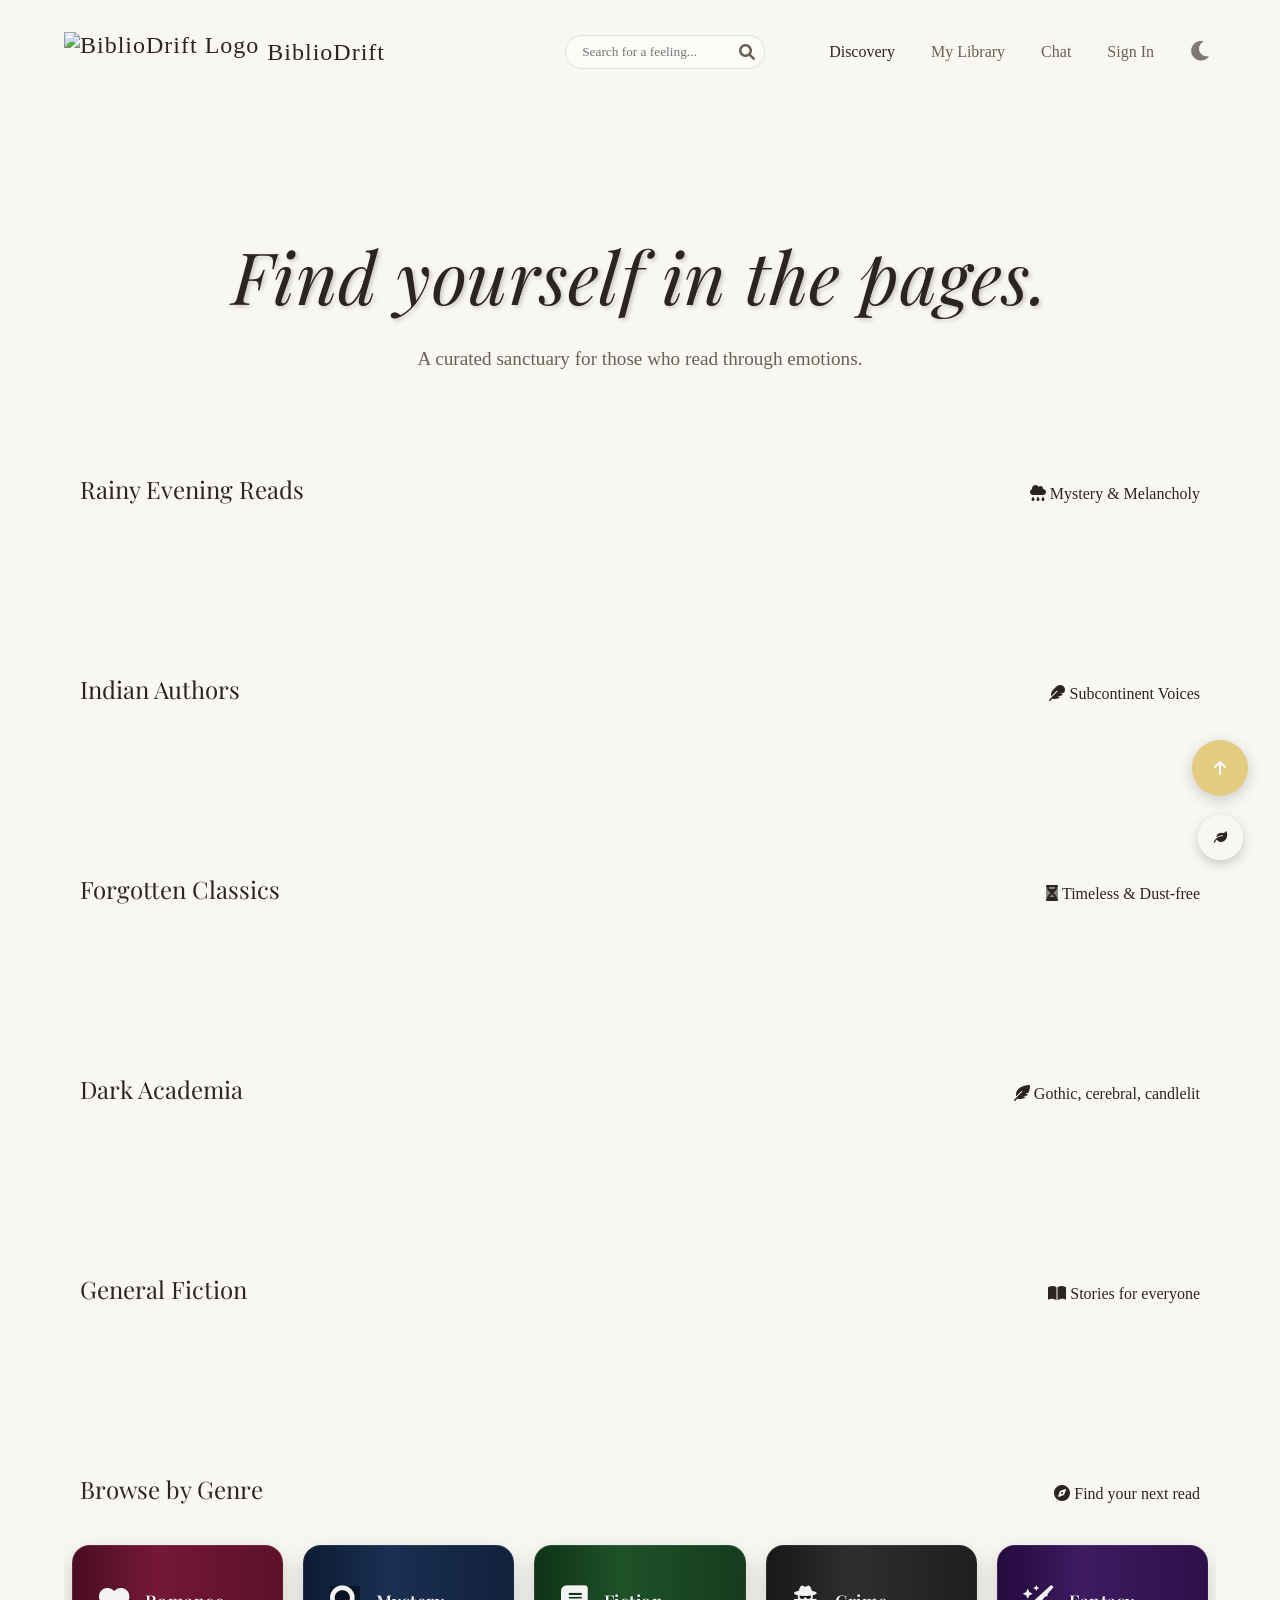
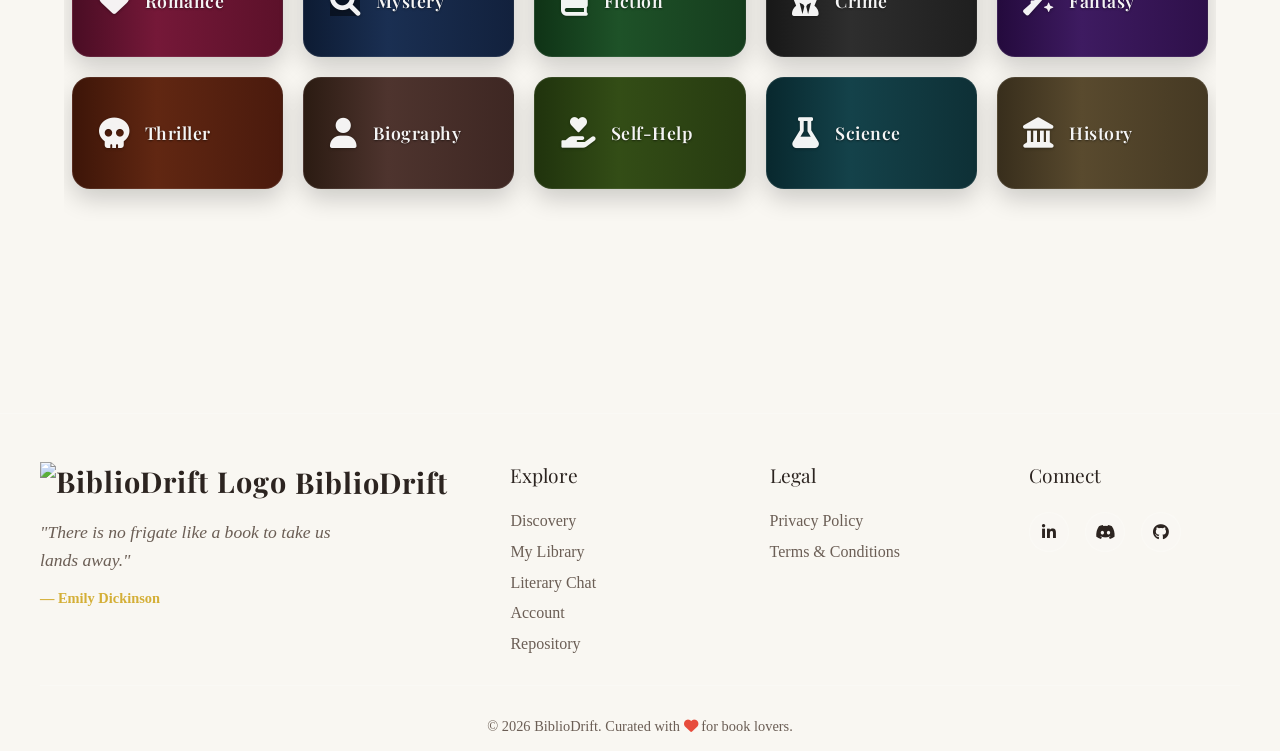
==== commit 62a9a254: "Merge branch 'main' into fix/ambient-sanctuary-ui-alignment" ====
--- a/frontend/pages/index.html
+++ b/frontend/pages/index.html
@@ -11,14 +11,20 @@
       }
     })();
   </script>
+  <script src="https://unpkg.com/dexie/dist/dexie.js"></script>
+
+  <script src="../js/db.js"></script>
+
+  <!-- <script src="../js/app.js"></script> -->
+  <script src="../js/library-3d.js"></script>
+  <script src="https://unpkg.com/dexie/dist/dexie.js"></script>
   <meta name="viewport" content="width=device-width, initial-scale=1.0" />
   <!-- Added SEO meta description to improve search engine discoverability and click-through rates -->
-  <meta name="description"
-    content="BiblioDrift — Discover books by mood, track your reading journey, and get AI-powered recommendations." />
+  <meta name="description" content="BiblioDrift — Discover books by mood, track your reading journey, and get AI-powered recommendations." />
   <title>BiblioDrift | Find yourself in the pages</title>
   <link rel="stylesheet" href="../css/style.css" />
   <link rel="stylesheet" href="../css/keyboard-shortcuts.css" />
-
+  <link rel="manifest" href="/manifest.json">
   <!-- Fonts -->
   <link rel="preconnect" href="https://fonts.googleapis.com" />
   <link rel="preconnect" href="https://fonts.gstatic.com" crossorigin />
@@ -31,7 +37,7 @@
   <script src="https://cdn.jsdelivr.net/npm/dompurify@3.0.6/dist/purify.min.js"></script>
   <link rel="icon" href="../assets/images/biblioDrift_favicon.png" type="image/png">
   <!-- PWA -->
-  <link rel="manifest" href="../manifest.json">
+  <link rel="manifest" href="/manifest.json">
   <meta name="theme-color" content="#2c2420">
   <meta name="apple-mobile-web-app-capable" content="yes">
   <meta name="apple-mobile-web-app-status-bar-style" content="black-translucent">
@@ -40,10 +46,6 @@
 </head>
 
 <body>
-  <div id="sc-glow-outer"></div>
-  <div id="sc-glow-mid"></div>
-  <div id="sc-glow-inner"></div>
-  <div id="sc-dot"></div>
   <header>
     <a href="index.html" class="logo">
       <img style="height: 40px" src="../assets/images/biblioDrift_favicon.png" alt="BiblioDrift Logo"> BiblioDrift
@@ -72,9 +74,9 @@
           <span class="tooltip-text" id="navAuthTooltip"><i class="fa-solid fa-key"></i> Access account</span>
         </div>
       </nav>
-      <button id="themeToggle" class="btn-icon" title="Toggle Theme">
-        <i class="fa-solid fa-moon"></i>
-      </button>
+<button id="themeToggle" class="btn-icon" title="Toggle Theme">
+  <i class="fa-solid fa-moon"></i>
+</button>
     </div>
   </header>
 
@@ -89,6 +91,13 @@
       <div class="section-header">
         <h2 id="search-query-display">Search Results</h2>
         <span><i class="fa-solid fa-magnifying-glass"></i> Exploring your query</span>
+      </div>
+      <!-- Mood-Tag Filter Bar -->
+      <div id="mood-filter-bar" class="mood-filter-bar" hidden>
+        <div class="filter-label">Filter by mood:</div>
+        <div class="filter-chips" id="filter-chips">
+          <!-- Dynamically populated chips -->
+        </div>
       </div>
       <div class="curated-row" id="search-results-grid">
         <!-- Dynamically Appended Books -->
@@ -188,11 +197,19 @@
                 <div class="text-skeleton skeleton" style="width: 70%"></div>
               </div>
             </div>
+            <!-- Added "Where to Buy" section -->
+            <div class="purchase-links-box" style="margin-top: 15px;">
+              <div class="purchase-header"><i class="fa-solid fa-cart-shopping"></i><span> Where to Buy</span></div>
+              <div id="modal-purchase-links" class="purchase-links-container">
+                <div class="text-skeleton skeleton"></div>
+              </div>
+            </div>
             <div class="modal-actions">
               <button id="modal-add-btn" class="btn-primary"><i class="fa-regular fa-heart"></i> Add to Library</button>
               <button id="modal-preview-btn" class="btn-preview"><i class="fa-solid fa-book-open"></i> Preview</button>
               <button id="modal-share-btn" class="btn-secondary modal-share-btn"><i class="fa-solid fa-share-nodes"></i>
                 Share</button>
+              <button id="modal-mood-btn" class="btn-secondary"><i class="fa-solid fa-wand-magic-sparkles"></i> Explore Mood</button>
             </div>
           </div>
         </div>
@@ -201,64 +218,24 @@
   </main>
 
 
-
-
-  <!-- Enhanced Footer -->
-  <footer class="main-footer">
-    <div class="footer-container">
-      <div class="footer-brand">
-        <a href="index.html" class="logo">
-          <img style="height: 40px" src="../assets/images/biblioDrift_favicon.png" alt="BiblioDrift Logo"> BiblioDrift
-        </a>
-        <p class="footer-tagline">"There is no frigate like a book to take us lands away."</p>
-        <p class="footer-subtext">&mdash; Emily Dickinson</p>
-      </div>
-      <div class="footer-nav">
-        <h3>Explore</h3>
-        <ul>
-          <li><a href="index.html">Discovery</a></li>
-          <li><a href="library.html">My Library</a></li>
-          <li><a href="chat.html">Literary Chat</a></li>
-        </ul>
-      </div>
-      <div class="footer-legal">
-        <h3>Legal</h3>
-        <ul>
-          <li><a href="privacy-policy.html">Privacy Policy</a></li>
-          <li><a href="terms-and-conditions.html">Terms & Conditions</a></li>
-        </ul>
-      </div>
-      <div class="footer-social">
-        <h3>Connect</h3>
-        <div class="social-icons">
-          <a href="https://www.linkedin.com/in/devanshi5malhotra/" target="_blank" rel="noopener noreferrer"
-            title="LinkedIn"><i class="fab fa-linkedin-in"></i></a>
-          <a href="#" title="Instagram"><i class="fab fa-instagram"></i></a>
-          <a href="https://github.com/devanshi14malhotra/BiblioDrift" target="_blank" rel="noopener noreferrer"
-            title="GitHub"><i class="fa-brands fa-github"></i></a>
-        </div>
-      </div>
-    </div>
-    <div class="footer-bottom">
-      <p>&copy; 2026 BiblioDrift. Curated with <i class="fa-solid fa-heart"></i> for book lovers.</p>
-    </div>
-  </footer>
-
+<!--The footer is being called usingt footer.js.-->
   <script src="../js/config.js"></script>
+  <script src="../js/security.js"></script>
   <script src="../js/app.js"></script>
   <script src="../js/book-preview.js"></script>
+  <script src="../js/footer.js"></script>
   <script src="../script/header-scroll.js"></script>
+  <script src="../js/ambient.js"></script>
 
 
   <!-- Back to Top Button -->
-  <button id="backToTop" class="btn-icon back-to-top" title="Back to Top"
-    onclick="window.scrollTo({top: 0, behavior: 'smooth'});">
+  <button id="backToTop" class="btn-icon back-to-top" title="Back to Top" onclick="window.scrollTo({top: 0, behavior: 'smooth'});">
     <i class="fa-solid fa-arrow-up"></i>
   </button>
 
   <!-- Ambient Sanctuary UI -->
   <div class="ambient-sanctuary">
-    <button id="ambientToggle" title="Ambient Sanctuary">
+    <button id="ambientToggle" title="Ambient Sanctuary" aria-expanded="false" aria-controls="ambientPanel">
       <i class="fa-solid fa-leaf"></i>
     </button>
     <div id="ambientPanel" class="ambient-panel">
@@ -277,16 +254,77 @@
           <span class="slider"></span>
         </label>
       </div>
+      <div class="ambient-option">
+        <span style="color: var(--text-main) !important;"><i class="fa-solid fa-water"></i> Calm Ocean Waves</span>
+        <label class="switch">
+          <input type="checkbox" id="oceanToggle">
+          <span class="slider"></span>
+        </label>
+      </div>
+      <div class="ambient-option">
+        <span style="color: var(--text-main) !important;"><i class="fa-solid fa-bolt"></i> Stormy Rain</span>
+        <label class="switch">
+          <input type="checkbox" id="stormToggle">
+          <span class="slider"></span>
+        </label>
+      </div>
       <div class="volume-control">
-        <label for="ambientVolume" style="color: var(--text-main) !important;"><i class="fa-solid fa-volume-high"></i>
-          Volume</label>
-        <input type="range" id="ambientVolume" min="0" max="1" step="0.1" value="0.5" style="width: 100%;">
+        <label for="ambientVolume" style="color: var(--text-main) !important;"><i class="fa-solid fa-volume-high"></i> Volume</label>
+        <div class="range-wrap">
+          <div class="range-track" aria-hidden="true"></div>
+          <div class="range-fill" aria-hidden="true"></div>
+          <input type="range" id="ambientVolume" min="0" max="1" step="0.1" value="0.5" style="width: 100%;">
+        </div>
       </div>
     </div>
   </div>
 
   <script src="../js/ambient.js"></script>
   <script src="../js/security.js"></script>
+  <script src="../js/app.js"></script>
   <script src="../js/pwa.js"></script>
+
 </body>
-</html>+
+<script>
+document.addEventListener('DOMContentLoaded', function () {
+    const btn = document.getElementById('themeToggle');
+    if (!btn) {
+        console.error('themeToggle button not found');
+        return;
+    }
+
+    const icon = btn.querySelector('i');
+    const STORAGE_KEY = 'bibliodrift_theme';
+
+    function applyTheme(theme) {
+        if (theme === 'night') {
+            document.documentElement.setAttribute('data-theme', 'night');
+            if (icon) icon.className = 'fa-solid fa-sun';
+        } else {
+            document.documentElement.removeAttribute('data-theme');
+            if (icon) icon.className = 'fa-solid fa-moon';
+        }
+
+        localStorage.setItem(STORAGE_KEY, theme);
+        console.log('Theme applied:', theme);
+    }
+
+    // Load saved theme
+    const savedTheme = localStorage.getItem(STORAGE_KEY) || 'light';
+    applyTheme(savedTheme);
+
+    // Toggle on click
+    btn.addEventListener('click', function () {
+        const current =
+            document.documentElement.getAttribute('data-theme') === 'night'
+                ? 'night'
+                : 'light';
+
+        const next = current === 'night' ? 'light' : 'night';
+        applyTheme(next);
+    });
+});
+</script>
+
+</html>
--- a/frontend/css/style.css
+++ b/frontend/css/style.css
@@ -23,7 +23,18 @@
     /* Dimensions */
     --book-width: 160px;
     --book-height: 240px;
+
     --book-thick: 40px;
+}
+
+/* Fix: WCAG AA Contrast Floor - Issue #534 */
+.glass-panel,
+.book-tooltip,
+.book-detail-modal,
+[class*="glass"] {
+    background: rgba(0, 0, 0, 0.45) !important;
+    backdrop-filter: blur(12px);
+    -webkit-backdrop-filter: blur(12px);
 }
 
 [data-theme="night"] {
@@ -70,7 +81,7 @@
 html[data-theme="night"],
 html[data-theme="night"] body {
     background-color: #1e1a18 !important;
-    color: #e0d5cb !important;
+    color: #fff5f5 !important;
 }
 
 [data-theme="night"] header {
@@ -83,6 +94,7 @@
     color: #e0d5cb !important;
     border-color: rgba(255, 255, 255, 0.1) !important;
 }
+
 
 /* Global Wooden Scrollbar Styling */
 ::-webkit-scrollbar {
@@ -245,6 +257,8 @@
     padding: 2rem 4rem;
     max-width: 1400px;
     margin: 0 auto;
+    width: 100%;
+    overflow-x: hidden;
 }
 
 /* --- Hero --- */
@@ -265,6 +279,7 @@
         transform: translateY(0);
     }
 }
+
 
 .hero h1 {
     font-size: clamp(2.5rem, 8vw, 4.5rem);
@@ -286,24 +301,30 @@
 /* --- Curated Tables (Horizontal Scroll) --- */
 .curated-section {
     margin-bottom: 6rem;
+    width: 100%;
+    overflow-x: hidden;
 }
 
 .section-header {
-    margin-bottom: 2rem;
-    border-bottom: 1px solid rgba(0, 0, 0, 0.05);
-    padding-bottom: 0.5rem;
+    margin: 0 1rem 0.5rem 1rem;
     display: flex;
     justify-content: space-between;
     align-items: baseline;
+    flex-wrap: wrap;
+    gap: 1rem;
 }
 
 .curated-row {
     display: flex;
     gap: 3rem;
     padding: 2rem 1rem;
-    overflow-x: visible;
-    /* Allow 3D overflow */
+    overflow-x: auto;
+    overflow-y: hidden;
+    /* Allow horizontal scrolling on mobile */
     perspective: 1000px;
+    -webkit-overflow-scrolling: touch;
+    scroll-behavior: smooth;
+    flex-wrap: nowrap;
 }
 
 /* --- 3D Book Component --- */
@@ -312,7 +333,8 @@
     height: var(--book-height);
     perspective: 1000px;
     cursor: pointer;
-    /* Random slight rotation for organic feel - handled in JS usually, but default here */
+    flex-shrink: 0;
+    min-width: var(--book-width);
 }
 
 .book {
@@ -470,27 +492,65 @@
     margin-bottom: 1rem;
 }
 
+/* Read details Button */
+.read-details-btn {
+    background-color: #3e2723; 
+    color: #fffdf9;
+    border: 1px solid var(--accent-gold);
+    padding: 6px 16px; 
+    border-radius: 6px;
+    font-family: 'Playfair Display', 'Georgia', serif;
+    font-size: 0.82rem;
+    cursor: pointer;
+    display: flex;
+    align-items: center;
+    justify-content: center;
+    gap: 6px; 
+    margin: 8px auto 14px auto;
+    width: 96%; 
+    box-shadow: 0 3px 6px rgba(0, 0, 0, 0.15);
+    transition: background-color 0.2s ease-in-out;
+    white-space: nowrap; 
+}
+
+.read-details-btn:hover {
+    background-color: #5d4037;
+}
+
+.book__face--back .book-actions {
+    justify-content: space-around;
+    padding: 0 10px;
+    width: 100%;
+    margin-bottom: -6px;
+}
+
 .book-actions {
     display: flex;
-    gap: 0.5rem;
+    gap: 0.35rem;
+    justify-content: center;
+    align-items: center;
+    width: 100%;
 }
 
 .btn-icon {
     border: none;
     background: none;
     cursor: pointer;
-    font-size: 1.2rem;
+    font-size: 1rem;
+    padding: 0.15rem 0.25rem;
     opacity: 0.6;
-    transition: opacity 0.2s;
+    transition: opacity 0.2s, transform 0.12s;
 }
 
 .btn-icon:hover {
     opacity: 1;
-    transform: scale(1.1);
+    transform: scale(1.08);
 }
 
 /* --- Virtual Shelves --- */
 .shelves-container {
+    width: 100%;
+    overflow-x: hidden;
     display: flex;
     flex-direction: column;
     gap: 4rem;
@@ -519,6 +579,9 @@
     gap: 1.5rem;
     /* More spacing for expanded books */
     min-height: 280px;
+    flex-wrap: nowrap;
+    overflow-x: auto;
+    -webkit-overflow-scrolling: touch;
 }
 
 .shelf-row::after {
@@ -672,6 +735,8 @@
     overflow-y: auto;
     box-shadow: var(--shadow-soft);
     border: 1px solid var(--glass-border);
+    display: flex;
+    flex-direction: column;
 }
 
 .mood-modal-header {
@@ -903,6 +968,7 @@
     border: none;
     padding: 0;
     overflow: visible;
+    max-height: 95vh;
 }
 
 .glass-modal::backdrop {
@@ -920,7 +986,9 @@
     padding: 2.5rem;
     position: relative;
     overflow: hidden;
+    overflow-y: auto;
     animation: modalIn 0.4s cubic-bezier(0.175, 0.885, 0.32, 1.275);
+    max-height: 90vh;
 }
 
 [data-theme="night"] .modal-content {
@@ -1110,6 +1178,29 @@
     .modal-content {
         padding: 1.5rem;
     }
+
+    .modal-info h2 {
+        font-size: 1.8rem;
+    }
+
+    .ai-insight-box {
+        padding: 1rem 1.2rem;
+    }
+
+    #modal-ai-note {
+        font-size: 0.95rem;
+    }
+
+    .modal-actions {
+        flex-direction: column;
+        width: 100%;
+    }
+
+    .btn-primary,
+    .btn-secondary,
+    .btn-preview {
+        width: 100%;
+    }
 }
 
 /* ===== CHAT INTERFACE STYLES ===== */
@@ -1476,6 +1567,7 @@
     justify-content: center;
     overflow: hidden;
     box-shadow: 0 2px 8px rgba(0, 0, 0, 0.1);
+    flex-shrink: 0;
 }
 
 .book-rec-cover img {
@@ -1496,6 +1588,7 @@
     line-height: 1.2;
     display: -webkit-box;
     -webkit-line-clamp: 2;
+    line-clamp: 2;
     -webkit-box-orient: vertical;
     overflow: hidden;
 }
@@ -1505,6 +1598,7 @@
     color: var(--text-muted);
     display: -webkit-box;
     -webkit-line-clamp: 1;
+    line-clamp: 1;
     -webkit-box-orient: vertical;
     overflow: hidden;
 }
@@ -1719,13 +1813,12 @@
 }
 
 /* ===== GENRE SECTION STYLES ===== */
-
-/* Genre Grid Layout */
 .genre-grid {
-    display: grid;
-    grid-template-columns: repeat(5, 1fr);
-    gap: 1rem;
-    padding: 1rem 0;
+display: grid;
+   
+    grid-template-columns: repeat(auto-fill, minmax(180px, 1fr));
+    gap: 1.25rem;
+    padding: 2rem 0.5rem
 }
 
 /* Genre Card - Vintage Book Spine Look */
@@ -1736,20 +1829,20 @@
     /* Horizontal layout */
     align-items: center;
     justify-content: flex-start;
-    padding: 1rem 1.5rem;
+    gap: 1rem;
+    padding: 1.35rem 1.6rem;
     cursor: pointer;
     transition: all 0.3s cubic-bezier(0.23, 1, 0.32, 1);
 
     /* Rectangular Shape */
-    border-radius: 8px;
-    box-shadow: 0 4px 10px rgba(0, 0, 0, 0.2);
-
-    height: 80px;
-    /* Much smaller height */
+    border-radius: 18px;
+    box-shadow: 0 10px 24px rgba(0, 0, 0, 0.18);
+
+    min-height: 112px;
     position: relative;
     overflow: hidden;
-    border: 1px solid rgba(0, 0, 0, 0.1);
-    gap: 1rem;
+    border: 1px solid rgba(255, 255, 255, 0.08);
+    backdrop-filter: blur(10px);
 }
 
 /* Remove gold lines for cleaner small look */
@@ -1759,7 +1852,7 @@
 }
 
 .genre-card i {
-    font-size: 1.8rem;
+    font-size: 1.9rem;
     margin-bottom: 0;
     margin-right: 0;
     color: rgba(255, 255, 255, 0.95);
@@ -1782,11 +1875,12 @@
     writing-mode: horizontal-tb;
     /* Horizontal Text */
     transform: none;
+    line-height: 1.2;
 }
 
 .genre-card:hover {
-    transform: translateY(-5px);
-    box-shadow: 0 8px 20px rgba(0, 0, 0, 0.3);
+    transform: translateY(-6px);
+    box-shadow: 0 16px 30px rgba(0, 0, 0, 0.28);
     z-index: 10;
 }
 
@@ -1923,12 +2017,14 @@
 
 /* Genre Books Grid */
 .genre-books-grid {
-    display: flex;
-    flex-wrap: wrap;
-    justify-content: center;
-    gap: 3rem;
+    display: grid;
+    grid-template-columns: repeat(auto-fill, minmax(140px, 1fr));
+    gap: 1.5rem;
     padding: 2rem;
     perspective: 1000px;
+    justify-items: center;
+    width: 100%;
+    max-width: 100%;
 }
 
 .genre-book-card {
@@ -1963,6 +2059,7 @@
     margin: 0 0 0.25rem 0;
     display: -webkit-box;
     -webkit-line-clamp: 2;
+    line-clamp: 2;
     -webkit-box-orient: vertical;
     overflow: hidden;
 }
@@ -1992,18 +2089,20 @@
 /* Genre Responsive */
 @media (max-width: 900px) {
     .genre-grid {
-        grid-template-columns: repeat(3, 1fr);
+        grid-template-columns: repeat(auto-fit, minmax(160px, 1fr));
     }
 }
 
 @media (max-width: 600px) {
     .genre-grid {
-        grid-template-columns: repeat(2, 1fr);
-        gap: 0.75rem;
+        grid-template-columns: repeat(auto-fit, minmax(140px, 1fr));
+        gap: 0.9rem;
     }
 
     .genre-card {
-        padding: 1.25rem 0.75rem;
+        min-height: 96px;
+        padding: 1rem 1rem;
+        gap: 0.85rem;
     }
 
     .genre-card i {
@@ -2334,6 +2433,14 @@
     transition: all 0.3s cubic-bezier(0.23, 1, 0.32, 1);
 }
 
+/* Fix: Ensure light text in day theme for contrast with dark background override */
+.book-tooltip .tooltip-title,
+.book-tooltip .tooltip-author,
+.book-tooltip .tooltip-rating-text,
+.book-tooltip .tooltip-description {
+    color: #f5f5f5 !important;
+}
+
 [data-theme="night"] .book-tooltip {
     background: rgba(44, 36, 32, 0.98);
     border: 1px solid rgba(255, 255, 255, 0.1);
@@ -2402,6 +2509,7 @@
     line-height: 1.5;
     display: -webkit-box;
     -webkit-line-clamp: 3;
+    line-clamp: 3;
     -webkit-box-orient: vertical;
     overflow: hidden;
     border-top: 1px solid rgba(0, 0, 0, 0.08);
@@ -4475,6 +4583,20 @@
     transform: scale(1.05);
 }
 
+/* Animated active state for the sanctuary toggle button */
+#ambientToggle {
+    will-change: transform;
+}
+
+#ambientToggle.active {
+    transform: scale(1.08) rotate(-8deg) !important;
+    box-shadow: 0 10px 24px rgba(0, 0, 0, 0.32) !important;
+}
+
+#ambientToggle:active {
+    transform: scale(0.96) rotate(-2deg) !important;
+}
+
 .ambient-panel {
     position: absolute;
     bottom: 60px;
@@ -4490,11 +4612,17 @@
     display: none;
     flex-direction: column;
     gap: 1rem;
+    /* Prepare for animated entrance */
+    opacity: 0;
+    transform: translateY(8px) scale(0.995);
+    transition: opacity 260ms cubic-bezier(.2,.9,.3,1), transform 260ms cubic-bezier(.2,.9,.3,1);
     z-index: 10002;
 }
 
 .ambient-panel.active {
     display: flex !important;
+    opacity: 1 !important;
+    transform: translateY(0) scale(1) !important;
 }
 
 .ambient-option {
@@ -4509,6 +4637,450 @@
     align-items: center;
     gap: 10px;
     font-size: 0.95rem;
+}
+
+/* Improved alignment: use a two-column grid so labels line up and controls align consistently */
+.ambient-panel .ambient-option,
+.ambient-panel .volume-control {
+    display: grid;
+    grid-template-columns: 1fr auto;
+    align-items: center;
+    gap: 10px;
+}
+
+.ambient-panel .volume-control {
+    position: relative;
+    display: grid;
+    grid-template-columns: auto 1fr;
+    align-items: center;
+    gap: 10px;
+}
+
+.ambient-panel .volume-control .range-wrap {
+    grid-column: 2 / 3;
+    position: relative;
+    width: 100%;
+}
+
+/* Library-specific alignment fixes */
+.library-page .ambient-panel .volume-control .range-wrap {
+    height: 18px;
+}
+
+.library-page .ambient-panel .volume-control .range-wrap .range-track,
+.library-page .ambient-panel .volume-control .range-wrap .range-fill {
+    top: 50%;
+    transform: translateY(-50%);
+}
+
+.library-page .ambient-panel .volume-control .range-wrap input[type="range"] {
+    height: 18px !important;
+    padding: 0 !important;
+}
+
+/* Final alignment nudge: move the thumb slightly down to perfectly center on the track across pages */
+.ambient-panel .volume-control .range-wrap input[type="range"]::-webkit-slider-thumb {
+    transform: translateY(2px) !important;
+}
+.ambient-panel .volume-control .range-wrap input[type="range"]::-moz-range-thumb {
+    transform: translateY(2px) !important;
+}
+
+/* Library/profile specific small adjustments if needed */
+.library-page .ambient-panel .volume-control .range-wrap .range-track,
+.library-page .ambient-panel .volume-control .range-wrap .range-fill,
+#profile-page .ambient-panel .volume-control .range-wrap .range-track,
+#profile-page .ambient-panel .volume-control .range-wrap .range-fill {
+    /* keep track centered */
+    top: 50% !important;
+    transform: translateY(-50%) !important;
+}
+
+.ambient-panel .volume-control .range-wrap .range-track {
+    position: absolute;
+    left: 0;
+    right: 0;
+    height: 6px;
+    background: rgba(0,0,0,0.12);
+    border-radius: 999px;
+    top: 50%;
+    transform: translateY(-50%);
+    z-index: 1;
+}
+
+.ambient-panel .volume-control .range-wrap .range-fill {
+    position: absolute;
+    left: 0;
+    height: 6px;
+    background: var(--accent-gold);
+    border-radius: 999px;
+    top: 50%;
+    transform: translateY(-50%);
+    z-index: 2;
+    width: 50%;
+    transition: width 240ms cubic-bezier(.2,1,.22,1);
+}
+
+.ambient-panel .volume-control .range-wrap input[type="range"] {
+    background: transparent !important;
+    position: relative;
+    z-index: 3;
+    width: 100%;
+}
+
+/* Profile-specific nudge: align the track/fill and thumb better on profile layout */
+.profile-page .ambient-panel .volume-control .range-wrap {
+    padding-top: 2px; /* small spacing to shift input area down slightly */
+}
+
+.profile-page .ambient-panel .volume-control .range-wrap .range-track,
+.profile-page .ambient-panel .volume-control .range-wrap .range-fill {
+    top: 54%;
+}
+
+.profile-page .ambient-panel .volume-control .range-wrap input[type="range"] {
+    height: 20px !important;
+}
+
+.profile-page .ambient-panel .volume-control .range-wrap input[type="range"]::-webkit-slider-thumb {
+    margin-top: 0 !important;
+}
+
+/* Make the input tall enough so the thumb can be vertically centered; remove negative margins */
+.ambient-panel .volume-control .range-wrap input[type="range"] {
+    height: 18px !important;
+    padding: 0 !important;
+    margin: 0 !important;
+    line-height: 18px !important;
+}
+
+/* Ensure the WebKit thumb is not shifted upward */
+.ambient-panel .volume-control .range-wrap input[type="range"]::-webkit-slider-thumb {
+    margin-top: 0 !important;
+    position: relative !important;
+    top: 0 !important;
+}
+
+/* Ensure the Firefox thumb is vertically centered */
+.ambient-panel .volume-control .range-wrap input[type="range"]::-moz-range-thumb {
+    margin: 0 !important;
+}
+
+.ambient-panel .ambient-option span,
+.ambient-panel .volume-control label {
+    display: flex;
+    align-items: center;
+    gap: 10px;
+    color: var(--text-main);
+}
+
+/* Make switches slightly larger and center their internal toggle */
+.switch {
+    width: 44px;
+    height: 26px;
+}
+
+.slider {
+    border-radius: 999px;
+    background-color: rgba(68,68,68,0.9);
+}
+
+.slider:before {
+    height: 18px;
+    width: 18px;
+    left: 4px;
+    bottom: 4px;
+}
+
+/* Smooth transitions for switches */
+.slider {
+    transition: background-color 200ms cubic-bezier(.2,.9,.3,1);
+}
+
+.slider:before {
+    transition: transform 200ms cubic-bezier(.2,.9,.3,1), box-shadow 200ms;
+}
+
+input:checked + .slider {
+    background-color: var(--accent-gold);
+}
+
+input:checked + .slider:before {
+    transform: translateX(18px);
+}
+
+/* Quick pop when a toggle is enabled */
+input:checked + .slider {
+    animation: togglePop 220ms cubic-bezier(.2,.9,.3,1);
+}
+
+@keyframes togglePop {
+    0% { transform: scale(0.96); }
+    60% { transform: scale(1.04); }
+    100% { transform: scale(1); }
+}
+
+/* Staggered fade-in for options when panel opens */
+.ambient-panel.active .ambient-option,
+.ambient-panel.active .volume-control {
+    opacity: 0;
+    transform: translateY(6px);
+    animation: optionFade 360ms cubic-bezier(.2,.9,.3,1) forwards;
+}
+.ambient-panel.active .ambient-option:nth-child(1) { animation-delay: 0.06s; }
+.ambient-panel.active .ambient-option:nth-child(2) { animation-delay: 0.12s; }
+.ambient-panel.active .ambient-option:nth-child(3) { animation-delay: 0.18s; }
+.ambient-panel.active .ambient-option:nth-child(4) { animation-delay: 0.24s; }
+.ambient-panel.active .volume-control { animation-delay: 0.3s; }
+
+@keyframes optionFade {
+    to { opacity: 1; transform: translateY(0); }
+}
+
+/* Button press micro-interaction */
+#ambientToggle {
+    transition: transform 180ms ease, box-shadow 180ms ease, background 180ms ease;
+}
+
+#ambientToggle:active {
+    transform: scale(0.96) rotate(-6deg);
+}
+
+/* Accessible focus for switches */
+.switch input:focus-visible + .slider {
+    box-shadow: 0 0 0 4px rgba(212,175,55,0.16);
+}
+
+/* Volume slider styling */
+.ambient-panel input[type="range"] {
+    -webkit-appearance: none;
+    width: 130px;
+    height: 6px;
+    background-color: rgba(0,0,0,0.12);
+    /* Use a solid gold background-image and size it with --ambient-fill for reliable Chrome rendering */
+    background-image: linear-gradient(to right, var(--accent-gold), var(--accent-gold));
+    background-size: calc(var(--ambient-fill,50) * 1%) 100%;
+    background-repeat: no-repeat;
+    border-radius: 999px;
+    outline: none;
+}
+
+.ambient-panel input[type="range"]::-webkit-slider-thumb {
+    -webkit-appearance: none;
+    width: 18px;
+    height: 18px;
+    background: var(--accent-gold);
+    border-radius: 50%;
+    box-shadow: 0 2px 6px rgba(0,0,0,0.25);
+    cursor: pointer;
+}
+
+/* Ensure base thumb has a transition so scaling animates smoothly on all pages */
+.ambient-panel input[type="range"]::-webkit-slider-thumb {
+    transition: transform 260ms cubic-bezier(.2,1,.22,1), box-shadow 260ms ease !important;
+    transform-origin: center center;
+    transform: scale(1) !important;
+}
+
+/* Animated track fill and thumb pop when volume changes */
+.ambient-panel input[type="range"] {
+    background: linear-gradient(90deg, var(--accent-gold) var(--ambient-fill,50%), rgba(0,0,0,0.12) var(--ambient-fill,50%));
+    background-size: 100% 100%;
+    background-repeat: no-repeat;
+    transition: background 360ms cubic-bezier(.2,1,.22,1);
+}
+
+.ambient-panel input.volume-animate::-webkit-slider-thumb {
+    transform: scale(1.12) !important;
+    transition: transform 360ms cubic-bezier(.2,1,.22,1) !important;
+}
+
+/* Also ensure the base Firefox thumb transitions */
+.ambient-panel input[type="range"]::-moz-range-thumb {
+    transition: transform 260ms cubic-bezier(.2,1,.22,1), box-shadow 260ms ease;
+    transform-origin: center center;
+}
+
+.ambient-panel input.volume-animate::-moz-range-thumb {
+    transform: scale(1.12);
+    transition: transform 360ms cubic-bezier(.2,1,.22,1);
+}
+
+/* Fallback for Firefox: smooth track color via background */
+.ambient-panel input[type="range"]::-moz-range-track {
+    background: transparent;
+}
+
+/* Responsive ambient panel: full width on very small screens */
+@media (max-width: 420px) {
+    .ambient-panel {
+        right: 1rem;
+        bottom: 70px;
+        width: min(92vw, 320px);
+        padding: 0.9rem;
+    }
+
+    .ambient-panel input[type="range"] {
+        width: 100%;
+    }
+}
+
+/* Library page: make ambient volume control smaller for compact layout */
+.library-page .ambient-panel input[type="range"] {
+    -webkit-appearance: none;
+    appearance: none;
+    width: 120px;
+    height: 6px;
+    background-color: rgba(0,0,0,0.12) !important;
+    background-image: linear-gradient(to right, var(--accent-gold), var(--accent-gold)) !important;
+    background-size: calc(var(--ambient-fill,50) * 1%) 100% !important;
+    background-repeat: no-repeat !important;
+    border-radius: 999px;
+    outline: none;
+}
+
+.library-page .ambient-panel input[type="range"]::-webkit-slider-runnable-track {
+    height: 6px;
+    border-radius: 999px;
+}
+
+.library-page .ambient-panel input[type="range"]::-webkit-slider-thumb {
+    -webkit-appearance: none;
+    appearance: none;
+    margin-top: -6px; /* center the larger thumb */
+    width: 18px;
+    height: 18px;
+    background: var(--accent-gold);
+    border-radius: 50%;
+    box-shadow: 0 3px 8px rgba(0,0,0,0.25);
+    border: 3px solid rgba(255,255,255,0.8);
+    cursor: pointer;
+}
+
+.library-page .ambient-panel input[type="range"]::-moz-range-track {
+    height: 6px;
+    background: transparent;
+}
+
+.library-page .ambient-panel input[type="range"]::-moz-range-thumb {
+    width: 18px;
+    height: 18px;
+    background: var(--accent-gold);
+    border-radius: 50%;
+    box-shadow: 0 3px 8px rgba(0,0,0,0.25);
+    border: 3px solid rgba(255,255,255,0.8);
+    cursor: pointer;
+}
+
+.library-page .ambient-panel .volume-control label {
+    font-size: 0.95rem;
+}
+
+/* Override responsive minimums that enlarge inputs (loaded in style-responsive.css) */
+.library-page .ambient-panel input[type="range"] {
+    min-height: 0 !important;
+    min-width: 0 !important;
+    height: 6px !important;
+}
+.library-page .ambient-panel input[type="range"]::-webkit-slider-thumb {
+    width: 18px !important;
+    height: 18px !important;
+}
+.library-page .ambient-panel input[type="range"]::-moz-range-thumb {
+    width: 18px !important;
+    height: 18px !important;
+}
+
+/* Profile page: same compact ambient volume styling as library */
+#profile-page .ambient-panel input[type="range"] {
+    -webkit-appearance: none;
+    appearance: none;
+    width: 120px;
+    height: 6px;
+    background-color: rgba(0,0,0,0.12) !important;
+    background-image: linear-gradient(to right, var(--accent-gold), var(--accent-gold)) !important;
+    background-size: calc(var(--ambient-fill,50) * 1%) 100% !important;
+    background-repeat: no-repeat !important;
+    border-radius: 999px;
+    outline: none;
+    min-height: 0 !important;
+    min-width: 0 !important;
+}
+
+#profile-page .ambient-panel input[type="range"]::-webkit-slider-runnable-track {
+    height: 6px;
+    border-radius: 999px;
+}
+
+#profile-page .ambient-panel input[type="range"]::-webkit-slider-thumb {
+    -webkit-appearance: none;
+    appearance: none;
+    margin-top: -6px;
+    width: 18px;
+    height: 18px;
+    background: var(--accent-gold);
+    border-radius: 50%;
+    box-shadow: 0 3px 8px rgba(0,0,0,0.25);
+    border: 3px solid rgba(255,255,255,0.8);
+    cursor: pointer;
+}
+
+#profile-page .ambient-panel input[type="range"]::-moz-range-track {
+    height: 6px;
+    background: transparent;
+}
+
+#profile-page .ambient-panel input[type="range"]::-moz-range-thumb {
+    width: 18px;
+    height: 18px;
+    background: var(--accent-gold);
+    border-radius: 50%;
+    box-shadow: 0 3px 8px rgba(0,0,0,0.25);
+    border: 3px solid rgba(255,255,255,0.8);
+    cursor: pointer;
+}
+
+#profile-page .ambient-panel .volume-control label {
+    font-size: 0.95rem;
+}
+
+/* Strong overrides to ensure page-scoped slider sizing is applied last */
+.library-page .ambient-panel input[type="range"],
+.profile-page .ambient-panel input[type="range"] {
+    -webkit-appearance: none !important;
+    appearance: none !important;
+    width: 120px !important;
+    height: 6px !important;
+    background: linear-gradient(90deg, var(--accent-gold) 50%, rgba(0,0,0,0.12) 50%) !important;
+    border-radius: 999px !important;
+    outline: none !important;
+    min-height: 0 !important;
+    min-width: 0 !important;
+}
+
+.library-page .ambient-panel input[type="range"]::-webkit-slider-thumb,
+.profile-page .ambient-panel input[type="range"]::-webkit-slider-thumb {
+    -webkit-appearance: none !important;
+    appearance: none !important;
+    margin-top: 0 !important;
+    width: 18px !important;
+    height: 18px !important;
+    background: var(--accent-gold) !important;
+    border-radius: 50% !important;
+    box-shadow: 0 3px 8px rgba(0,0,0,0.25) !important;
+    border: 3px solid rgba(255,255,255,0.8) !important;
+    cursor: pointer !important;
+}
+
+.library-page .ambient-panel input[type="range"]::-moz-range-thumb,
+.profile-page .ambient-panel input[type="range"]::-moz-range-thumb {
+    width: 18px !important;
+    height: 18px !important;
+    background: var(--accent-gold) !important;
+    border-radius: 50% !important;
+    box-shadow: 0 3px 8px rgba(0,0,0,0.25) !important;
+    border: 3px solid rgba(255,255,255,0.8) !important;
+    cursor: pointer !important;
 }
 
 .switch {
@@ -4555,1091 +5127,320 @@
 input:checked+.slider:before {
     transform: translateX(14px);
 }
-
-
-/* ============================================================ */
-/* READING PROGRESS TRACKING SYSTEM                            */
-/* ============================================================ */
-
-/* --- Spine progress indicator (library.html 3D view) --- */
-.spine-progress-indicator {
+html, body {
+  cursor: url("data:image/svg+xml;utf8,<svg xmlns='http://www.w3.org/2000/svg' width='32' height='32' viewBox='0 0 24 24'><path fill='%23cca43b' d='M4.42 20.58a1 1 0 0 0 1.41 0L15.24 11.2l-2.44-2.44L3.42 18.17a1 1 0 0 0 0 1.41zM17.36 9.08l-2.44-2.44 2.12-2.12a2 2 0 0 1 2.83 0l1.77 1.77a2 2 0 0 1 0 2.83z'/><path stroke='%23cca43b' stroke-width='1.5' d='M2 22l4-1'/></svg>") 0 24, auto !important;
+}
+*:hover {
+  cursor: pointer !important; 
+  cursor: url("data:image/svg+xml;utf8,<svg xmlns='http://www.w3.org/2000/svg' width='32' height='32' viewBox='0 0 24 24'><path fill='%23ffca3a' d='M4.42 20.58a1 1 0 0 0 1.41 0L15.24 11.2l-2.44-2.44L3.42 18.17a1 1 0 0 0 0 1.41zM17.36 9.08l-2.44-2.44 2.12-2.12a2 2 0 0 1 2.83 0l1.77 1.77a2 2 0 0 1 0 2.83z'/><path stroke='%23ffca3a' stroke-width='1.5' d='M2 22l4-1'/></svg>") 0 24, pointer !important;
+}
+
+/* ============================================================
+   AMBIENT VOLUME SLIDER — SINGLE SOURCE OF TRUTH
+   Replace ALL existing slider/range rules in style.css with this block.
+   Remove every other rule targeting:
+     - .ambient-panel input[type="range"]
+     - .library-page .ambient-panel input[type="range"]
+     - #profile-page .ambient-panel input[type="range"]
+     - .ambient-panel .volume-control .range-wrap ...
+     - Any block with margin-top on ::-webkit-slider-thumb inside ambient-panel
+   ============================================================ */
+
+/* 1. Volume control layout */
+.ambient-panel .volume-control {
+    display: grid;
+    grid-template-columns: auto 1fr;
+    align-items: center;
+    gap: 10px;
+}
+
+.ambient-panel .volume-control label {
+    display: flex;
+    align-items: center;
+    gap: 10px;
+    color: var(--text-main);
+    font-size: 0.95rem;
+    white-space: nowrap;
+}
+
+/* 2. The wrapper that stacks track, fill, and input */
+.ambient-panel .volume-control .range-wrap {
+    position: relative;
+    width: 100%;
+    height: 18px;          /* fixed height — track and thumb share this axis */
+    display: flex;
+    align-items: center;   /* vertically centers the <input> */
+}
+
+/* 3. Track and fill — absolutely positioned, vertically centred */
+.ambient-panel .volume-control .range-wrap .range-track,
+.ambient-panel .volume-control .range-wrap .range-fill {
     position: absolute;
-    bottom: 0;
     left: 0;
+    top: 50%;
+    transform: translateY(-50%);
+    height: 6px;
+    border-radius: 999px;
+    pointer-events: none;
+}
+
+.ambient-panel .volume-control .range-wrap .range-track {
+    right: 0;
+    background: rgba(0, 0, 0, 0.15);
+    z-index: 1;
+}
+
+.ambient-panel .volume-control .range-wrap .range-fill {
+    background: var(--accent-gold);
+    width: 50%;            /* JS will update this dynamically */
+    transition: width 240ms cubic-bezier(.2, 1, .22, 1);
+    z-index: 2;
+}
+
+/* 4. The actual <input> — transparent, sits on top */
+.ambient-panel .volume-control .range-wrap input[type="range"],
+.library-page .ambient-panel .volume-control .range-wrap input[type="range"],
+.profile-page .ambient-panel .volume-control .range-wrap input[type="range"],
+#profile-page .ambient-panel .volume-control .range-wrap input[type="range"] {
+    -webkit-appearance: none !important;
+    appearance: none !important;
+    position: relative;
+    z-index: 3;
+    width: 100% !important;
+    height: 18px !important;   /* matches .range-wrap height */
+    min-height: 0 !important;
+    min-width: 0 !important;
+    background: transparent !important;
+    border-radius: 999px;
+    outline: none;
+    cursor: pointer;
+    margin: 0 !important;
+    padding: 0 !important;
+}
+
+/* 5. WebKit track — transparent (fill handled by .range-fill div) */
+.ambient-panel .volume-control .range-wrap input[type="range"]::-webkit-slider-runnable-track,
+.library-page .ambient-panel .volume-control .range-wrap input[type="range"]::-webkit-slider-runnable-track,
+.profile-page .ambient-panel .volume-control .range-wrap input[type="range"]::-webkit-slider-runnable-track,
+#profile-page .ambient-panel .volume-control .range-wrap input[type="range"]::-webkit-slider-runnable-track {
+    height: 6px !important;
+    background: transparent !important;
+    border-radius: 999px;
+}
+
+/* 6. WebKit thumb — THE KEY FIX: margin-top centers it on the 6px track */
+.ambient-panel .volume-control .range-wrap input[type="range"]::-webkit-slider-thumb,
+.library-page .ambient-panel .volume-control .range-wrap input[type="range"]::-webkit-slider-thumb,
+.profile-page .ambient-panel .volume-control .range-wrap input[type="range"]::-webkit-slider-thumb,
+#profile-page .ambient-panel .volume-control .range-wrap input[type="range"]::-webkit-slider-thumb {
+    -webkit-appearance: none !important;
+    appearance: none !important;
+    width: 18px !important;
+    height: 18px !important;
+    border-radius: 50% !important;
+    background: var(--accent-gold) !important;
+    border: 3px solid rgba(255, 255, 255, 0.85) !important;
+    box-shadow: 0 2px 8px rgba(0, 0, 0, 0.3) !important;
+    cursor: pointer !important;
+    margin-top: -6px !important;   /* (18px thumb - 6px track) / 2 = 6px */
+    transform: none !important;    /* kill any conflicting translateY */
+    transition: transform 260ms cubic-bezier(.2, 1, .22, 1),
+                box-shadow 260ms ease !important;
+}
+
+/* Thumb hover */
+.ambient-panel .volume-control .range-wrap input[type="range"]:hover::-webkit-slider-thumb {
+    transform: scale(1.15) !important;
+    box-shadow: 0 3px 12px rgba(212, 175, 55, 0.5) !important;
+}
+
+/* Thumb pop animation (JS adds .volume-animate class) */
+.ambient-panel .volume-control .range-wrap input[type="range"].volume-animate::-webkit-slider-thumb {
+    transform: scale(1.2) !important;
+    box-shadow: 0 0 14px rgba(212, 175, 55, 0.6) !important;
+}
+
+/* 7. Firefox track */
+.ambient-panel .volume-control .range-wrap input[type="range"]::-moz-range-track,
+.library-page .ambient-panel .volume-control .range-wrap input[type="range"]::-moz-range-track,
+.profile-page .ambient-panel .volume-control .range-wrap input[type="range"]::-moz-range-track,
+#profile-page .ambient-panel .volume-control .range-wrap input[type="range"]::-moz-range-track {
+    height: 6px !important;
+    background: transparent !important;
+    border-radius: 999px;
+}
+
+/* 8. Firefox thumb */
+.ambient-panel .volume-control .range-wrap input[type="range"]::-moz-range-thumb,
+.library-page .ambient-panel .volume-control .range-wrap input[type="range"]::-moz-range-thumb,
+.profile-page .ambient-panel .volume-control .range-wrap input[type="range"]::-moz-range-thumb,
+#profile-page .ambient-panel .volume-control .range-wrap input[type="range"]::-moz-range-thumb {
+    width: 18px !important;
+    height: 18px !important;
+    border-radius: 50% !important;
+    background: var(--accent-gold) !important;
+    border: 3px solid rgba(255, 255, 255, 0.85) !important;
+    box-shadow: 0 2px 8px rgba(0, 0, 0, 0.3) !important;
+    cursor: pointer !important;
+    /* Firefox auto-centers the thumb — no margin-top needed */
+}
+
+.ambient-panel .volume-control .range-wrap input[type="range"].volume-animate::-moz-range-thumb {
+    transform: scale(1.2);
+    transition: transform 360ms cubic-bezier(.2, 1, .22, 1);
+}
+
+/* ============================================================
+   AMBIENT VOLUME SLIDER — SINGLE SOURCE OF TRUTH
+   Replace ALL existing slider/range rules in style.css with this block.
+   Remove every other rule targeting:
+     - .ambient-panel input[type="range"]
+     - .library-page .ambient-panel input[type="range"]
+     - #profile-page .ambient-panel input[type="range"]
+     - .ambient-panel .volume-control .range-wrap ...
+     - Any block with margin-top on ::-webkit-slider-thumb inside ambient-panel
+   ============================================================ */
+
+/* 1. Volume control layout */
+.ambient-panel .volume-control {
+    display: grid;
+    grid-template-columns: auto 1fr;
+    align-items: center;
+    gap: 10px;
+}
+
+.ambient-panel .volume-control label {
+    display: flex;
+    align-items: center;
+    gap: 10px;
+    color: var(--text-main);
+    font-size: 0.95rem;
+    white-space: nowrap;
+}
+
+/* 2. The wrapper that stacks track, fill, and input */
+.ambient-panel .volume-control .range-wrap {
+    position: relative;
     width: 100%;
-    height: 100%;
+    height: 18px;          /* fixed height — track and thumb share this axis */
+    display: flex;
+    align-items: center;   /* vertically centers the <input> */
+}
+
+/* 3. Track and fill — absolutely positioned, vertically centred */
+.ambient-panel .volume-control .range-wrap .range-track,
+.ambient-panel .volume-control .range-wrap .range-fill {
+    position: absolute;
+    left: 0;
+    top: 50%;
+    transform: translateY(-50%);
+    height: 6px;
+    border-radius: 999px;
     pointer-events: none;
-    overflow: hidden;
-    border-radius: 2px 4px 4px 2px;
+}
+
+.ambient-panel .volume-control .range-wrap .range-track {
+    right: 0;
+    background: rgba(0, 0, 0, 0.15);
+    z-index: 1;
+}
+
+.ambient-panel .volume-control .range-wrap .range-fill {
+    background: var(--accent-gold);
+    width: 50%;            /* JS will update this dynamically */
+    transition: width 240ms cubic-bezier(.2, 1, .22, 1);
     z-index: 2;
 }
 
-.spine-progress-fill {
-    position: absolute;
-    bottom: 0;
-    left: 0;
-    width: 100%;
-    background: rgba(212, 175, 55, 0.45);
-    transition: height 0.4s ease;
-    border-radius: 0 0 2px 2px;
-}
-
-/* Finished badge on spine */
-.spine-finished-badge {
-    position: absolute;
-    bottom: 8px;
-    left: 50%;
-    transform: translateX(-50%);
-    color: #4caf50;
-    font-size: 0.75rem;
-    text-shadow: 0 1px 3px rgba(0, 0, 0, 0.5);
-    pointer-events: none;
+/* 4. The actual <input> — transparent, sits on top */
+.ambient-panel .volume-control .range-wrap input[type="range"],
+.library-page .ambient-panel .volume-control .range-wrap input[type="range"],
+.profile-page .ambient-panel .volume-control .range-wrap input[type="range"],
+#profile-page .ambient-panel .volume-control .range-wrap input[type="range"] {
+    -webkit-appearance: none !important;
+    appearance: none !important;
+    position: relative;
     z-index: 3;
-}
-
-/* --- Tooltip progress bar --- */
-.tooltip-progress {
-    margin-top: 0.5rem;
-    padding-top: 0.5rem;
-    border-top: 1px solid rgba(0, 0, 0, 0.08);
-}
-
-[data-theme="night"] .tooltip-progress {
-    border-top-color: rgba(255, 255, 255, 0.08);
-}
-
-.tooltip-progress-bar-track {
-    width: 100%;
-    height: 6px;
-    background: rgba(0, 0, 0, 0.1);
-    border-radius: 3px;
-    overflow: hidden;
-    margin-bottom: 4px;
-}
-
-[data-theme="night"] .tooltip-progress-bar-track {
-    background: rgba(255, 255, 255, 0.1);
-}
-
-.tooltip-progress-bar-fill {
-    height: 100%;
-    background: linear-gradient(90deg, var(--accent-gold), #e6c44a);
-    border-radius: 3px;
-    transition: width 0.3s ease;
-}
-
-.tooltip-progress-label {
-    font-size: 0.75rem;
-    color: var(--text-muted);
-}
-
-/* --- Modal progress tracker --- */
-.reading-progress-tracker {
-    background: #fdfaf5;
-    border: 1px solid rgba(212, 175, 55, 0.25);
-    border-radius: 12px;
-    padding: 1.2rem 1.4rem;
-    margin-top: 0.75rem;
-    width: 100%;
-}
-
-[data-theme="night"] .reading-progress-tracker {
-    background: rgba(255, 255, 255, 0.04);
-    border-color: rgba(212, 175, 55, 0.2);
-}
-
-.progress-tracker-header {
-    display: flex;
-    align-items: center;
-    gap: 0.6rem;
-    margin-bottom: 0.9rem;
-    color: var(--wood-dark);
-}
-
-[data-theme="night"] .progress-tracker-header {
-    color: var(--accent-gold);
-}
-
-.progress-tracker-header i {
-    color: var(--accent-gold);
-    font-size: 1rem;
-}
-
-.progress-tracker-title {
-    font-family: 'Playfair Display', serif;
-    font-size: 1rem;
-    font-weight: 600;
-    flex: 1;
-}
-
-.progress-percent-badge {
-    background: var(--accent-gold);
-    color: #2c2420;
-    font-size: 0.8rem;
-    font-weight: 700;
-    padding: 2px 10px;
-    border-radius: 20px;
-    min-width: 44px;
-    text-align: center;
-}
-
-/* Mode toggle buttons */
-.progress-mode-toggle {
-    display: flex;
-    gap: 0.4rem;
-    margin-bottom: 0.9rem;
-}
-
-.progress-mode-btn {
-    flex: 1;
-    padding: 0.35rem 0.6rem;
-    border: 1px solid var(--glass-border);
-    border-radius: 8px;
-    background: transparent;
-    color: var(--text-muted);
-    font-family: 'Georgia', serif;
-    font-size: 0.8rem;
+    width: 100% !important;
+    height: 18px !important;   /* matches .range-wrap height */
+    min-height: 0 !important;
+    min-width: 0 !important;
+    background: transparent !important;
+    border-radius: 999px;
+    outline: none;
     cursor: pointer;
-    transition: all 0.2s ease;
-}
-
-.progress-mode-btn.active {
-    background: var(--accent-gold);
-    color: #2c2420;
-    border-color: var(--accent-gold);
-    font-weight: 600;
-}
-
-.progress-mode-btn:hover:not(.active) {
-    border-color: var(--accent-gold);
-    color: var(--text-main);
-}
-
-/* Percentage slider group */
-.progress-input-group {
-    margin-bottom: 0.75rem;
-}
-
-.progress-range-slider {
-    width: 100%;
-    accent-color: var(--accent-gold);
-    cursor: pointer;
-    margin-bottom: 0.4rem;
-    height: 4px;
-}
-
-.progress-bar-track {
-    width: 100%;
-    height: 8px;
-    background: rgba(0, 0, 0, 0.08);
-    border-radius: 4px;
-    overflow: hidden;
-    margin-bottom: 0.3rem;
-}
-
-[data-theme="night"] .progress-bar-track {
-    background: rgba(255, 255, 255, 0.1);
-}
-
-.progress-bar-fill {
-    height: 100%;
-    background: linear-gradient(90deg, var(--accent-gold), #e6c44a);
-    border-radius: 4px;
-    transition: width 0.25s ease;
-}
-
-.progress-range-labels {
-    display: flex;
-    justify-content: space-between;
-    font-size: 0.72rem;
-    color: var(--text-muted);
-}
-
-/* Pages input group */
-.pages-input-row {
-    display: flex;
-    align-items: flex-end;
-    gap: 0.6rem;
-}
-
-.pages-field {
-    display: flex;
-    flex-direction: column;
-    gap: 0.25rem;
-    flex: 1;
-}
-
-.pages-field label {
-    font-size: 0.72rem;
-    color: var(--text-muted);
-    text-transform: uppercase;
-    letter-spacing: 0.5px;
-}
-
-.pages-number-input {
-    width: 100%;
-    padding: 0.4rem 0.6rem;
-    border: 1px solid var(--input-border);
-    border-radius: 8px;
-    background: var(--input-bg);
-    color: var(--text-main);
-    font-family: 'Georgia', serif;
-    font-size: 0.9rem;
-    text-align: center;
-    outline: none;
-    transition: border-color 0.2s;
-}
-
-.pages-number-input:focus {
-    border-color: var(--accent-gold);
-}
-
-.pages-divider {
-    font-size: 0.85rem;
-    color: var(--text-muted);
-    padding-bottom: 0.5rem;
-    flex-shrink: 0;
-}
-
-/* Save button */
-.progress-save-btn {
-    width: 100%;
-    padding: 0.6rem 1rem;
-    background: var(--wood-dark);
-    color: #fff;
-    border: none;
-    border-radius: 10px;
-    font-family: 'Georgia', serif;
-    font-size: 0.9rem;
-    cursor: pointer;
-    display: flex;
-    align-items: center;
-    justify-content: center;
-    gap: 0.5rem;
-    transition: all 0.25s ease;
-    margin-top: 0.25rem;
-}
-
-.progress-save-btn:hover:not(:disabled) {
-    background: var(--accent-gold);
-    color: #2c2420;
-    transform: translateY(-1px);
-    box-shadow: 0 4px 12px rgba(212, 175, 55, 0.3);
-}
-
-.progress-save-btn:disabled {
-    opacity: 0.6;
-    cursor: not-allowed;
-}
-
-/* --- Profile page: reading progress overview --- */
-.reading-progress-overview {
-    background: var(--book-bg);
-    border-radius: 16px;
-    padding: 2rem;
-    box-shadow: var(--shadow-soft);
-    border: 1px solid var(--glass-border);
-}
-
-.reading-progress-overview h2 {
-    font-family: 'Playfair Display', serif;
-    font-size: 1.5rem;
-    color: var(--text-main);
-    margin-bottom: 1.5rem;
-    display: flex;
-    align-items: center;
-    gap: 0.6rem;
-}
-
-.reading-progress-overview h2 i {
-    color: var(--accent-gold);
-}
-
-.progress-overview-grid {
-    display: grid;
-    grid-template-columns: repeat(auto-fill, minmax(260px, 1fr));
-    gap: 1.25rem;
-}
-
-.progress-overview-card {
-    display: flex;
-    gap: 1rem;
-    background: var(--glass-bg);
-    border: 1px solid var(--glass-border);
-    border-radius: 12px;
-    padding: 1rem;
-    transition: transform 0.2s ease, box-shadow 0.2s ease;
-}
-
-.progress-overview-card:hover {
-    transform: translateY(-3px);
-    box-shadow: 0 8px 20px rgba(0, 0, 0, 0.1);
-    border-color: var(--accent-gold);
-}
-
-.progress-card-cover {
-    width: 56px;
-    height: 80px;
-    border-radius: 4px;
-    overflow: hidden;
-    flex-shrink: 0;
-    background: var(--wood-light);
-    display: flex;
-    align-items: center;
-    justify-content: center;
-    color: rgba(255, 255, 255, 0.6);
-    font-size: 1.5rem;
-    box-shadow: 3px 3px 8px rgba(0, 0, 0, 0.15);
-}
-
-.progress-card-cover img {
-    width: 100%;
-    height: 100%;
-    object-fit: cover;
-}
-
-.progress-card-info {
-    flex: 1;
-    min-width: 0;
-    display: flex;
-    flex-direction: column;
-    gap: 0.3rem;
-}
-
-.progress-card-title {
-    font-family: 'Playfair Display', serif;
-    font-size: 0.95rem;
-    font-weight: 600;
-    color: var(--text-main);
-    white-space: nowrap;
-    overflow: hidden;
-    text-overflow: ellipsis;
-}
-
-.progress-card-author {
-    font-size: 0.8rem;
-    color: var(--text-muted);
-    font-style: italic;
-    white-space: nowrap;
-    overflow: hidden;
-    text-overflow: ellipsis;
-}
-
-.progress-card-bar-wrap {
-    display: flex;
-    align-items: center;
-    gap: 0.5rem;
-    margin-top: 0.25rem;
-}
-
-.progress-card-bar-track {
-    flex: 1;
-    height: 6px;
-    background: rgba(0, 0, 0, 0.08);
-    border-radius: 3px;
-    overflow: hidden;
-}
-
-[data-theme="night"] .progress-card-bar-track {
-    background: rgba(255, 255, 255, 0.1);
-}
-
-.progress-card-bar-fill {
-    height: 100%;
-    background: linear-gradient(90deg, var(--accent-gold), #e6c44a);
-    border-radius: 3px;
-    transition: width 0.3s ease;
-}
-
-.progress-card-pct {
-    font-size: 0.75rem;
-    font-weight: 700;
-    color: var(--accent-gold);
-    min-width: 32px;
-    text-align: right;
-}
-
-.progress-card-quick-update {
-    display: flex;
-    align-items: center;
-    gap: 0.4rem;
-    margin-top: 0.3rem;
-}
-
-.progress-card-slider {
-    flex: 1;
-    accent-color: var(--accent-gold);
-    cursor: pointer;
-    height: 4px;
-}
-
-.progress-card-save-btn {
-    width: 28px;
-    height: 28px;
-    border-radius: 50%;
-    border: 1px solid var(--glass-border);
-    background: var(--glass-bg);
-    color: var(--text-muted);
-    cursor: pointer;
-    display: flex;
-    align-items: center;
-    justify-content: center;
-    font-size: 0.75rem;
-    transition: all 0.2s ease;
-    flex-shrink: 0;
-}
-
-.progress-card-save-btn:hover:not(:disabled) {
-    background: var(--accent-gold);
-    color: #2c2420;
-    border-color: var(--accent-gold);
-}
-
-.progress-card-save-btn:disabled {
-    opacity: 0.5;
-    cursor: not-allowed;
-}
-
-@media (max-width: 600px) {
-    .progress-overview-grid {
-        grid-template-columns: 1fr;
-    }
-
-    .reading-progress-tracker {
-        padding: 1rem;
-    }
-
-    .pages-input-row {
-        flex-wrap: wrap;
-    }
-
-    .pages-divider {
-        display: none;
-    }
-}
-
-
-/* ============================================================ */
-/* IN-APP BOOK PREVIEW MODAL (Google Books Embedded Viewer)    */
-/* ============================================================ */
-
-/* Backdrop overlay — hidden by default, shown via .active */
-.book-preview-modal {
-    display: none;
-    position: fixed;
-    inset: 0;
-    width: 100vw;
-    height: 100vh;
-    background: rgba(0, 0, 0, 0.78);
-    backdrop-filter: blur(6px);
-    -webkit-backdrop-filter: blur(6px);
-    z-index: 30000;   /* above all other modals */
-    align-items: center;
-    justify-content: center;
-    overflow: hidden;
-}
-
-.book-preview-modal.active {
-    display: flex;
-}
-
-/* Inner panel */
-.preview-modal-inner {
-    background: var(--bg-color);
-    border-radius: 20px;
-    width: min(92vw, 960px);
-    height: min(90vh, 780px);
-    display: flex;
-    flex-direction: column;
-    overflow: hidden;
-    box-shadow:
-        0 32px 80px rgba(0, 0, 0, 0.5),
-        0 8px 24px rgba(0, 0, 0, 0.3);
-    border: 1px solid var(--glass-border);
-    position: relative;
-    animation: previewModalIn 0.3s cubic-bezier(0.23, 1, 0.32, 1);
-}
-
-@keyframes previewModalIn {
-    from { opacity: 0; transform: scale(0.94) translateY(16px); }
-    to   { opacity: 1; transform: scale(1)    translateY(0);    }
-}
-
-/* Header */
-.preview-modal-header {
-    display: flex;
-    align-items: center;
-    justify-content: space-between;
-    padding: 1rem 1.5rem;
-    border-bottom: 1px solid var(--glass-border);
-    background: var(--header-bg);
-    flex-shrink: 0;
-    gap: 1rem;
-}
-
-.preview-modal-title-wrap {
-    display: flex;
-    align-items: center;
-    gap: 0.6rem;
-    min-width: 0;
-    flex: 1;
-}
-
-.preview-header-icon {
-    color: var(--accent-gold);
-    font-size: 1.1rem;
-    flex-shrink: 0;
-}
-
-.preview-modal-title {
-    font-family: 'Playfair Display', serif;
-    font-size: 1.1rem;
-    font-weight: 600;
-    color: var(--text-main);
-    white-space: nowrap;
-    overflow: hidden;
-    text-overflow: ellipsis;
-}
-
-.preview-powered-by {
-    font-size: 0.72rem;
-    color: var(--text-muted);
-    white-space: nowrap;
-    flex-shrink: 0;
-    padding: 2px 8px;
-    background: var(--glass-bg);
-    border: 1px solid var(--glass-border);
-    border-radius: 10px;
-}
-
-.preview-close-btn {
-    width: 36px;
-    height: 36px;
-    border-radius: 50%;
-    border: 1px solid var(--glass-border);
-    background: var(--glass-bg);
-    color: var(--text-muted);
-    cursor: pointer;
-    display: flex;
-    align-items: center;
-    justify-content: center;
-    font-size: 1rem;
-    flex-shrink: 0;
-    transition: all 0.2s ease;
-    position: relative;
-    z-index: 10;
-}
-
-.preview-close-btn:hover {
-    background: var(--accent-gold);
-    color: #2c2420;
-    border-color: var(--accent-gold);
-    transform: rotate(90deg);
-}
-
-/* Body */
-.preview-modal-body {
-    flex: 1;
-    position: relative;
-    overflow: hidden;
-    background: #f5f5f5;
-    min-height: 0;
-}
-
-[data-theme="night"] .preview-modal-body {
-    background: #1a1614;
-}
-
-/* Loading state */
-.preview-loading {
-    position: absolute;
-    inset: 0;
-    display: flex;
-    flex-direction: column;
-    align-items: center;
-    justify-content: center;
-    gap: 1.2rem;
-    background: var(--bg-color);
-    z-index: 2;
-}
-
-.preview-loading p {
-    color: var(--text-muted);
-    font-family: 'Georgia', serif;
-    font-style: italic;
-    font-size: 1rem;
-}
-
-.preview-loading-spinner {
-    width: 44px;
-    height: 44px;
-    border: 3px solid var(--glass-border);
-    border-top-color: var(--accent-gold);
-    border-radius: 50%;
-    animation: previewSpin 0.8s linear infinite;
-}
-
-@keyframes previewSpin {
-    to { transform: rotate(360deg); }
-}
-
-/* Viewer container — Google injects its iframe here */
-.preview-viewer-container {
-    width: 100%;
-    height: 100%;
-    position: absolute;
-    inset: 0;
-}
-
-.preview-viewer-container iframe {
-    width: 100% !important;
-    height: 100% !important;
-    border: none !important;
-    display: block !important;
-}
-
-/* Fallback state */
-.preview-fallback {
-    position: absolute;
-    inset: 0;
-    display: flex;
-    flex-direction: column;
-    align-items: center;
-    justify-content: center;
-    gap: 1rem;
-    padding: 2rem;
-    background: var(--bg-color);
-    text-align: center;
-    z-index: 2;
-}
-
-.preview-fallback-icon {
-    font-size: 3.5rem;
-    color: var(--accent-gold);
-    opacity: 0.6;
-    margin-bottom: 0.5rem;
-}
-
-.preview-fallback-title {
-    font-family: 'Playfair Display', serif;
-    font-size: 1.5rem;
-    color: var(--text-main);
-    margin: 0;
-}
-
-.preview-fallback-msg {
-    color: var(--text-muted);
-    font-size: 0.95rem;
-    line-height: 1.6;
-    max-width: 38ch;
-    margin: 0;
-}
-
-.preview-external-link {
-    display: inline-flex;
-    align-items: center;
-    gap: 0.5rem;
-    margin-top: 0.5rem;
-    padding: 0.65rem 1.4rem;
-    background: var(--accent-gold);
-    color: #2c2420;
-    border-radius: 24px;
-    font-family: 'Georgia', serif;
-    font-size: 0.9rem;
-    font-weight: 600;
-    text-decoration: none;
-    transition: all 0.25s ease;
-    box-shadow: 0 4px 12px rgba(212, 175, 55, 0.3);
-}
-
-.preview-external-link:hover {
-    background: #e6c44a;
-    transform: translateY(-2px);
-    box-shadow: 0 6px 18px rgba(212, 175, 55, 0.4);
-}
-
-/* Footer */
-.preview-modal-footer {
-    padding: 0.6rem 1.5rem;
-    border-top: 1px solid var(--glass-border);
-    background: var(--header-bg);
-    flex-shrink: 0;
-}
-
-.preview-disclaimer {
-    font-size: 0.75rem;
-    color: var(--text-muted);
-    display: flex;
-    align-items: center;
-    gap: 0.4rem;
-    margin: 0;
-}
-
-.preview-disclaimer i {
-    color: var(--accent-gold);
-    flex-shrink: 0;
-}
-
-/* Preview trigger button */
-.btn-preview {
-    display: inline-flex;
-    align-items: center;
-    gap: 0.5rem;
-    padding: 0.65rem 1.2rem;
-    background: transparent;
-    border: 1.5px solid var(--accent-gold);
-    color: var(--accent-gold);
-    border-radius: 24px;
-    font-family: 'Georgia', serif;
-    font-size: 0.9rem;
-    cursor: pointer;
-    transition: all 0.25s ease;
-    white-space: nowrap;
-}
-
-.btn-preview:hover {
-    background: var(--accent-gold);
-    color: #2c2420;
-    transform: translateY(-1px);
-    box-shadow: 0 4px 12px rgba(212, 175, 55, 0.3);
-}
-
-.btn-preview i {
-    font-size: 0.85rem;
-}
-
-/* Responsive */
-@media (max-width: 768px) {
-    .preview-modal-inner {
-        width: 100vw;
-        height: 100vh;
-        border-radius: 0;
-        border: none;
-    }
-
-    .preview-modal-header {
-        padding: 0.85rem 1rem;
-    }
-
-    .preview-powered-by {
-        display: none;
-    }
-
-    .preview-modal-footer {
-        padding: 0.5rem 1rem;
-    }
-}
-
-@media (max-width: 480px) {
-    .preview-modal-title {
-        font-size: 0.95rem;
-    }
-}
-
-
-/* ============================================================ */
-/* PWA — Install Banner & Offline Indicator                    */
-/* ============================================================ */
-
-/* Install banner — slides up from the bottom */
-#pwa-install-banner {
-    position: fixed;
-    bottom: 0;
-    left: 0;
-    right: 0;
-    background: var(--bg-color);
-    border-top: 1px solid var(--glass-border);
-    box-shadow: 0 -4px 24px rgba(0, 0, 0, 0.15);
-    padding: 0.85rem 1.25rem;
-    display: flex;
-    align-items: center;
-    justify-content: space-between;
-    gap: 1rem;
-    z-index: 40000;
-    transform: translateY(100%);
-    transition: transform 0.35s cubic-bezier(0.23, 1, 0.32, 1);
-    font-family: 'Georgia', serif;
-}
-
-#pwa-install-banner.pwa-banner-visible {
-    transform: translateY(0);
-}
-
-.pwa-banner-content {
-    display: flex;
-    align-items: center;
-    gap: 0.85rem;
-    min-width: 0;
-}
-
-.pwa-banner-icon {
-    width: 40px;
-    height: 40px;
-    border-radius: 10px;
-    flex-shrink: 0;
-    object-fit: contain;
-}
-
-.pwa-banner-text {
-    display: flex;
-    flex-direction: column;
-    gap: 0.1rem;
-    min-width: 0;
-}
-
-.pwa-banner-text strong {
-    font-size: 0.95rem;
-    color: var(--text-main);
-    white-space: nowrap;
-}
-
-.pwa-banner-text span {
-    font-size: 0.8rem;
-    color: var(--text-muted);
-    white-space: nowrap;
-}
-
-.pwa-banner-actions {
-    display: flex;
-    align-items: center;
-    gap: 0.6rem;
-    flex-shrink: 0;
-}
-
-.pwa-install-btn {
-    padding: 0.5rem 1.2rem;
-    background: var(--accent-gold);
-    color: #2c2420;
-    border: none;
-    border-radius: 20px;
-    font-family: 'Georgia', serif;
-    font-size: 0.9rem;
-    font-weight: 600;
-    cursor: pointer;
-    transition: all 0.2s ease;
-    white-space: nowrap;
-}
-
-.pwa-install-btn:hover {
-    background: #e6c44a;
-    transform: translateY(-1px);
-    box-shadow: 0 4px 12px rgba(212, 175, 55, 0.35);
-}
-
-.pwa-dismiss-btn {
-    width: 32px;
-    height: 32px;
-    border-radius: 50%;
-    border: 1px solid var(--glass-border);
-    background: var(--glass-bg);
-    color: var(--text-muted);
-    cursor: pointer;
-    display: flex;
-    align-items: center;
-    justify-content: center;
-    font-size: 0.9rem;
-    transition: all 0.2s ease;
-    flex-shrink: 0;
-}
-
-.pwa-dismiss-btn:hover {
-    background: var(--text-muted);
-    color: var(--bg-color);
-}
-
-/* Offline indicator pill — shown by pwa.js when navigator.onLine is false */
-#pwa-offline-indicator {
-    position: fixed;
-    top: 70px;
-    left: 50%;
-    transform: translateX(-50%) translateY(-8px);
-    background: #2c2420;
-    color: #f9f7f2;
-    padding: 0.4rem 1rem;
-    border-radius: 20px;
-    font-family: 'Georgia', serif;
-    font-size: 0.8rem;
-    display: flex;
-    align-items: center;
-    gap: 0.5rem;
-    z-index: 40001;
-    opacity: 0;
-    transition: opacity 0.3s ease, transform 0.3s ease;
-    pointer-events: none;
-    box-shadow: 0 4px 12px rgba(0, 0, 0, 0.25);
-}
-
-#pwa-offline-indicator.visible {
-    opacity: 1;
-    transform: translateX(-50%) translateY(0);
-}
-
-#pwa-offline-indicator i {
-    color: #e6c44a;
-}
-
-@media (max-width: 480px) {
-    #pwa-install-banner {
-        flex-direction: column;
-        align-items: flex-start;
-        gap: 0.75rem;
-        padding: 1rem;
-    }
-
-    .pwa-banner-actions {
-        width: 100%;
-        justify-content: flex-end;
-    }
-}
-
-body { cursor: none; }
-@media (hover: none) { body { cursor: auto; } }
-
-#sc-glow-outer,
-#sc-glow-mid,
-#sc-glow-inner,
-#sc-dot {
-  position: fixed;
-  pointer-events: none;
-  border-radius: 50%;
-  transform: translate(-50%, -50%);
-  will-change: left, top;
-}
-
-#sc-glow-outer {
-  width: 120px; height: 120px;
-  background: radial-gradient(circle, rgba(180,120,70,0.40) 0%, transparent 70%);
-  filter: blur(18px);
-  mix-blend-mode: normal;
-  z-index: 99996;
-}
-#sc-glow-mid {
-  width: 60px; height: 60px;
-  background: radial-gradient(circle, rgba(180,120,70,0.55) 0%, rgba(180,120,70,0.20) 50%, transparent 75%);
-  filter: blur(8px);
-  mix-blend-mode: normal;
-  z-index: 99997;
-}
-#sc-glow-inner {
-  width: 24px; height: 24px;
-  background: radial-gradient(circle, rgba(180,120,70,0.85) 0%, transparent 100%);
-  filter: blur(4px);
-  mix-blend-mode: normal;
-  z-index: 99998;
-}
-#sc-dot {
-  width: 9px; height: 9px;
-  background: #7A4A28;
-  opacity: 1;
-  z-index: 99999;
-}
-
-@media (prefers-color-scheme: dark) {
-  #sc-glow-outer {
-    background: radial-gradient(circle, rgba(212,184,150,0.12) 4%, transparent 70%);
-    mix-blend-mode: normal;
-  }
-  #sc-glow-mid {
-    background: radial-gradient(circle, rgba(212,184,150,0.25) 0%, rgba(212,184,150,0.07) 50%, transparent 75%);
-    mix-blend-mode: normal;
-  }
-  #sc-glow-inner {
-    background: radial-gradient(circle, rgba(212,184,150,0.5) 0%, transparent 75%);
-    mix-blend-mode: normal;
-  }
-  #sc-dot { background: #D4B896; }
-}
-
-@media (hover: none) {
-  #sc-glow-outer, #sc-glow-mid, #sc-glow-inner, #sc-dot { display: none; }
-}
-
-.sc-sparkle {
-  position: fixed;
-  pointer-events: none;
-  z-index: 99995;
-  transform: translate(-50%, -50%);
-  animation: sc-pop 0.8s ease-out forwards;
-}
-
-@keyframes sc-pop {
-  0%   { opacity: 1;   transform: translate(-50%, -50%) scale(1); }
-  60%  { opacity: 0.7; }
-  100% { opacity: 0;   transform: translate(calc(-50% + var(--dx)), calc(-50% + var(--dy))) scale(0.15); }
-}
-
-body { cursor: none; }
-@media (hover: none) { body { cursor: auto; } }
-
-#sc-glow-outer,
-#sc-glow-mid,
-#sc-glow-inner,
-#sc-dot {
-  position: fixed;
-  pointer-events: none;
-  border-radius: 50%;
-  transform: translate(-50%, -50%);
-  will-change: left, top;
-}
-
-#sc-glow-outer {
-  width: 120px; height: 120px;
-  background: radial-gradient(circle, rgba(180,120,70,0.40) 0%, transparent 70%);
-  filter: blur(18px);
-  mix-blend-mode: normal;
-  z-index: 99996;
-}
-#sc-glow-mid {
-  width: 60px; height: 60px;
-  background: radial-gradient(circle, rgba(180,120,70,0.55) 0%, rgba(180,120,70,0.20) 50%, transparent 75%);
-  filter: blur(8px);
-  mix-blend-mode: normal;
-  z-index: 99997;
-}
-#sc-glow-inner {
-  width: 24px; height: 24px;
-  background: radial-gradient(circle, rgba(180,120,70,0.85) 0%, transparent 100%);
-  filter: blur(4px);
-  mix-blend-mode: normal;
-  z-index: 99998;
-}
-#sc-dot {
-  width: 9px; height: 9px;
-  background: #7A4A28;
-  opacity: 1;
-  z-index: 99999;
-}
-
-@media (prefers-color-scheme: dark) {
-  #sc-glow-outer {
-    background: radial-gradient(circle, rgba(212,184,150,0.12) 4%, transparent 70%);
-    mix-blend-mode: normal;
-  }
-  #sc-glow-mid {
-    background: radial-gradient(circle, rgba(212,184,150,0.25) 0%, rgba(212,184,150,0.07) 50%, transparent 75%);
-    mix-blend-mode: normal;
-  }
-  #sc-glow-inner {
-    background: radial-gradient(circle, rgba(212,184,150,0.5) 0%, transparent 75%);
-    mix-blend-mode: normal;
-  }
-  #sc-dot { background: #D4B896; }
-}
-
-@media (hover: none) {
-  #sc-glow-outer, #sc-glow-mid, #sc-glow-inner, #sc-dot { display: none; }
-}
-
-.sc-sparkle {
-  position: fixed;
-  pointer-events: none;
-  z-index: 99995;
-  transform: translate(-50%, -50%);
-  animation: sc-pop 0.8s ease-out forwards;
-}
-
-@keyframes sc-pop {
-  0%   { opacity: 1;   transform: translate(-50%, -50%) scale(1); }
-  60%  { opacity: 0.7; }
-  100% { opacity: 0;   transform: translate(calc(-50% + var(--dx)), calc(-50% + var(--dy))) scale(0.15); }
-}+    margin: 0 !important;
+    padding: 0 !important;
+}
+
+/* 5. WebKit track — transparent (fill handled by .range-fill div) */
+.ambient-panel .volume-control .range-wrap input[type="range"]::-webkit-slider-runnable-track,
+.library-page .ambient-panel .volume-control .range-wrap input[type="range"]::-webkit-slider-runnable-track,
+.profile-page .ambient-panel .volume-control .range-wrap input[type="range"]::-webkit-slider-runnable-track,
+#profile-page .ambient-panel .volume-control .range-wrap input[type="range"]::-webkit-slider-runnable-track {
+    height: 6px !important;
+    background: transparent !important;
+    border-radius: 999px;
+}
+
+/* 6. WebKit thumb — THE KEY FIX: margin-top centers it on the 6px track */
+.ambient-panel .volume-control .range-wrap input[type="range"]::-webkit-slider-thumb,
+.library-page .ambient-panel .volume-control .range-wrap input[type="range"]::-webkit-slider-thumb,
+.profile-page .ambient-panel .volume-control .range-wrap input[type="range"]::-webkit-slider-thumb,
+#profile-page .ambient-panel .volume-control .range-wrap input[type="range"]::-webkit-slider-thumb {
+    -webkit-appearance: none !important;
+    appearance: none !important;
+    width: 18px !important;
+    height: 18px !important;
+    border-radius: 50% !important;
+    background: var(--accent-gold) !important;
+    border: 3px solid rgba(255, 255, 255, 0.85) !important;
+    box-shadow: 0 2px 8px rgba(0, 0, 0, 0.3) !important;
+    cursor: pointer !important;
+    margin-top: -6px !important;   /* (18px thumb - 6px track) / 2 = 6px */
+    transform: none !important;    /* kill any conflicting translateY */
+    transition: transform 260ms cubic-bezier(.2, 1, .22, 1),
+                box-shadow 260ms ease !important;
+}
+
+/* Thumb hover */
+.ambient-panel .volume-control .range-wrap input[type="range"]:hover::-webkit-slider-thumb {
+    transform: scale(1.15) !important;
+    box-shadow: 0 3px 12px rgba(212, 175, 55, 0.5) !important;
+}
+
+/* Thumb pop animation (JS adds .volume-animate class) */
+.ambient-panel .volume-control .range-wrap input[type="range"].volume-animate::-webkit-slider-thumb {
+    transform: scale(1.2) !important;
+    box-shadow: 0 0 14px rgba(212, 175, 55, 0.6) !important;
+}
+
+/* 7. Firefox track */
+.ambient-panel .volume-control .range-wrap input[type="range"]::-moz-range-track,
+.library-page .ambient-panel .volume-control .range-wrap input[type="range"]::-moz-range-track,
+.profile-page .ambient-panel .volume-control .range-wrap input[type="range"]::-moz-range-track,
+#profile-page .ambient-panel .volume-control .range-wrap input[type="range"]::-moz-range-track {
+    height: 6px !important;
+    background: transparent !important;
+    border-radius: 999px;
+}
+
+/* 8. Firefox thumb */
+.ambient-panel .volume-control .range-wrap input[type="range"]::-moz-range-thumb,
+.library-page .ambient-panel .volume-control .range-wrap input[type="range"]::-moz-range-thumb,
+.profile-page .ambient-panel .volume-control .range-wrap input[type="range"]::-moz-range-thumb,
+#profile-page .ambient-panel .volume-control .range-wrap input[type="range"]::-moz-range-thumb {
+    width: 18px !important;
+    height: 18px !important;
+    border-radius: 50% !important;
+    background: var(--accent-gold) !important;
+    border: 3px solid rgba(255, 255, 255, 0.85) !important;
+    box-shadow: 0 2px 8px rgba(0, 0, 0, 0.3) !important;
+    cursor: pointer !important;
+    /* Firefox auto-centers the thumb — no margin-top needed */
+}
+
+.ambient-panel .volume-control .range-wrap input[type="range"].volume-animate::-moz-range-thumb {
+    transform: scale(1.2);
+    transition: transform 360ms cubic-bezier(.2, 1, .22, 1);
+}
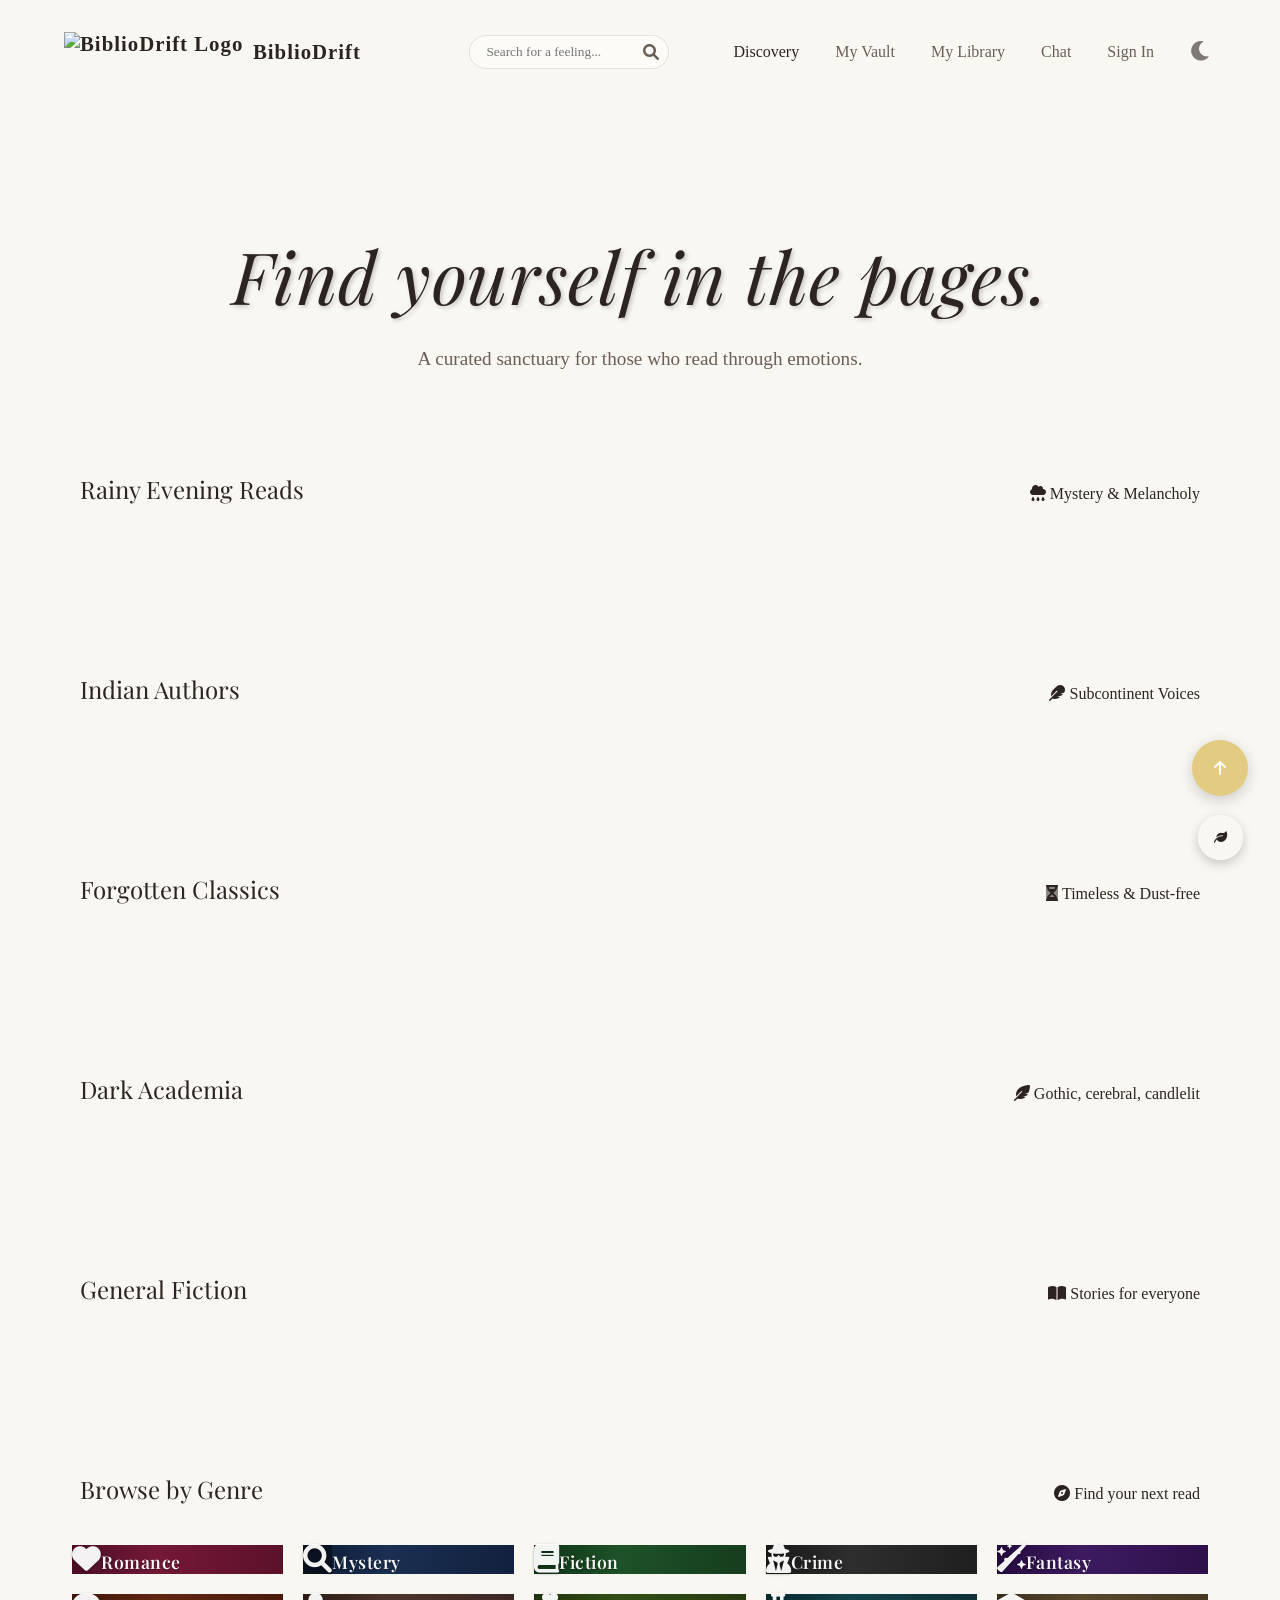
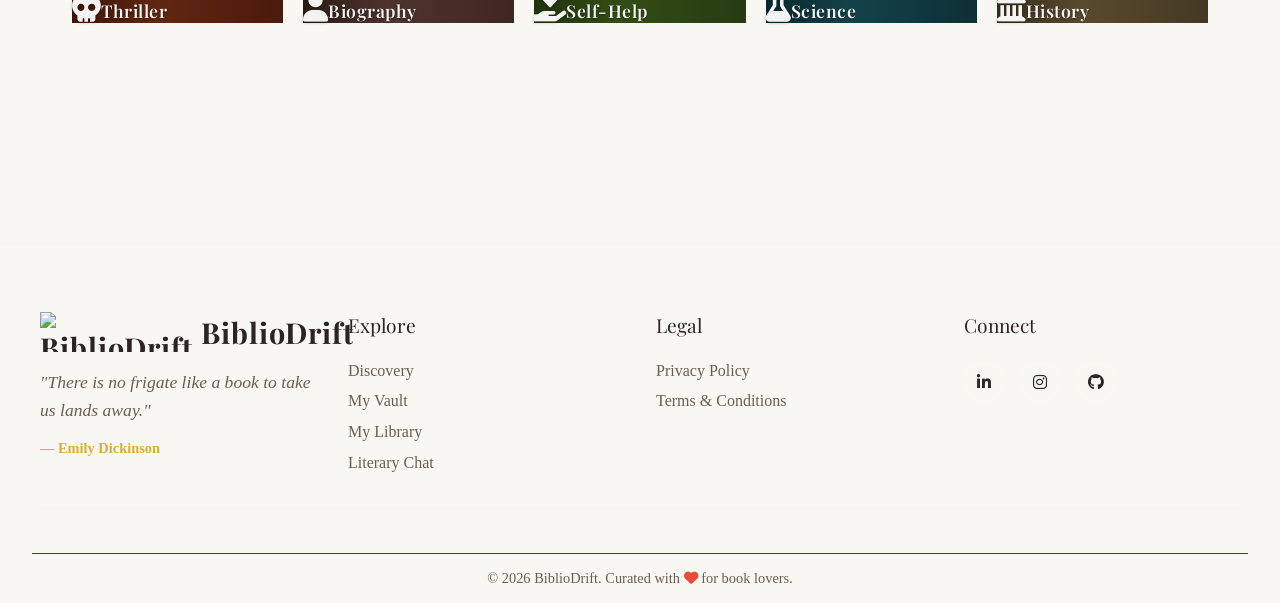
==== commit 441249bc: "Merge branch 'main' into enhance/book-modal" ====
--- a/frontend/pages/index.html
+++ b/frontend/pages/index.html
@@ -24,7 +24,8 @@
   <title>BiblioDrift | Find yourself in the pages</title>
   <link rel="stylesheet" href="../css/style.css" />
   <link rel="stylesheet" href="../css/keyboard-shortcuts.css" />
-  <link rel="manifest" href="/manifest.json">
+  <link rel="stylesheet" href="../css/pwa.css">
+  <link rel="manifest" href="../manifest.json">
   <!-- Fonts -->
   <link rel="preconnect" href="https://fonts.googleapis.com" />
   <link rel="preconnect" href="https://fonts.gstatic.com" crossorigin />
@@ -37,7 +38,7 @@
   <script src="https://cdn.jsdelivr.net/npm/dompurify@3.0.6/dist/purify.min.js"></script>
   <link rel="icon" href="../assets/images/biblioDrift_favicon.png" type="image/png">
   <!-- PWA -->
-  <link rel="manifest" href="/manifest.json">
+  <link rel="manifest" href="../manifest.json">
   <meta name="theme-color" content="#2c2420">
   <meta name="apple-mobile-web-app-capable" content="yes">
   <meta name="apple-mobile-web-app-status-bar-style" content="black-translucent">
@@ -61,6 +62,10 @@
           <span class="tooltip-text"><i class="fa-solid fa-wand-magic-sparkles"></i> Explore books</span>
         </div>
         <div class="tooltip">
+          <a href="vault.html">My Vault</a>
+          <span class="tooltip-text"><i class="fa-solid fa-vault"></i> My Vault</span>
+        </div>
+        <div class="tooltip">
           <a href="library.html">My Library</a>
           <span class="tooltip-text"><i class="fa-solid fa-book"></i> My Library</span>
         </div>
@@ -86,7 +91,7 @@
       <p>A curated sanctuary for those who read through emotions.</p>
     </section>
 
-    <!-- SEARCH RESULTS SECTION (Initially Hidden) -->
+    
     <section id="search-results-section" class="curated-section" hidden>
       <div class="section-header">
         <h2 id="search-query-display">Search Results</h2>
@@ -100,11 +105,11 @@
         </div>
       </div>
       <div class="curated-row" id="search-results-grid">
-        <!-- Dynamically Appended Books -->
-      </div>
-    </section>
-
-    <!-- Curated Sections -->
+      
+      </div>
+    </section>
+
+   
     <section class="curated-section">
       <div class="section-header">
         <h2>Rainy Evening Reads</h2>
@@ -145,7 +150,6 @@
       <div class="curated-row" id="row-fiction"></div>
     </section>
 
-    <!-- Genre Grid Section -->
     <section class="curated-section genre-section">
       <div class="section-header">
         <h2>Browse by Genre</h2>
@@ -166,8 +170,6 @@
         <div class="genre-card" data-genre="history"><i class="fa-solid fa-landmark"></i><span>History</span></div>
       </div>
     </section>
-
-    <!-- Genre Modal -->
     <dialog id="genre-modal" class="genre-modal">
       <div class="genre-modal-content">
         <div class="genre-modal-header">
@@ -179,8 +181,6 @@
         </div>
       </div>
     </dialog>
-
-    <!-- Book Details Modal -->
     <dialog id="book-details-modal" class="glass-modal">
       <div class="modal-content">
         <button class="close-modal-btn" id="closeModalBtn"><i class="fa-solid fa-xmark"></i></button>
@@ -217,12 +217,51 @@
     </dialog>
   </main>
 
-
-<!--The footer is being called usingt footer.js.-->
+  <footer class="main-footer">
+    <div class="footer-container">
+      <div class="footer-brand">
+        <a href="index.html" class="logo">
+          <img style="height: 40px" src="../assets/images/biblioDrift_favicon.png" alt="BiblioDrift Logo"> BiblioDrift
+        </a>
+        <p class="footer-tagline">"There is no frigate like a book to take us lands away."</p>
+        <p class="footer-subtext">&mdash; Emily Dickinson</p>
+      </div>
+      <div class="footer-nav">
+        <h3>Explore</h3>
+        <ul>
+          <li><a href="index.html">Discovery</a></li>
+          <li><a href="vault.html">My Vault</a></li>
+          <li><a href="library.html">My Library</a></li>
+          <li><a href="chat.html">Literary Chat</a></li>
+        </ul>
+      </div>
+      <div class="footer-legal">
+        <h3>Legal</h3>
+        <ul>
+          <li><a href="privacy-policy.html">Privacy Policy</a></li>
+          <li><a href="terms-and-conditions.html">Terms & Conditions</a></li>
+        </ul>
+      </div>
+      <div class="footer-social">
+        <h3>Connect</h3>
+        <div class="social-icons">
+          <a href="https://www.linkedin.com/in/devanshi5malhotra/" target="_blank" rel="noopener noreferrer" title="LinkedIn"><i class="fab fa-linkedin-in"></i></a>
+          <a href="#" title="Instagram"><i class="fab fa-instagram"></i></a>
+          <a href="https://github.com/devanshi14malhotra/BiblioDrift" target="_blank" rel="noopener noreferrer"
+            title="GitHub"><i class="fa-brands fa-github"></i></a>
+        </div>
+      </div>
+    </div>
+    <div class="footer-bottom">
+      <p>&copy; 2026 BiblioDrift. Curated with <i class="fa-solid fa-heart"></i> for book lovers.</p>
+    </div>
+  </footer>
+
   <script src="../js/config.js"></script>
   <script src="../js/security.js"></script>
   <script src="../js/app.js"></script>
   <script src="../js/book-preview.js"></script>
+  <script src="../js/pwa.js"></script>
   <script src="../js/footer.js"></script>
   <script src="../script/header-scroll.js"></script>
   <script src="../js/ambient.js"></script>
@@ -281,8 +320,10 @@
 
   <script src="../js/ambient.js"></script>
   <script src="../js/security.js"></script>
-  <script src="../js/app.js"></script>
   <script src="../js/pwa.js"></script>
+  <script src="../script/vault.js"></script>
+
+</body>
 
 </body>
 
--- a/frontend/css/style.css
+++ b/frontend/css/style.css
@@ -1,4 +1,13 @@
 :root {
+    /* Fix: WCAG AA Contrast Floor - Issue #534 */
+.glass-panel,
+.book-tooltip,
+.book-detail-modal,
+[class*="glass"] {
+    background: rgba(0, 0, 0, 0.45) !important;
+    backdrop-filter: blur(12px);
+    -webkit-backdrop-filter: blur(12px);
+}
     /* Day Theme (Default) */
     --bg-color: #f9f7f2;
     --header-bg: rgba(249, 247, 242, 0.8);
@@ -23,6 +32,9 @@
     /* Dimensions */
     --book-width: 160px;
     --book-height: 240px;
+    --book-thick: 40px;
+}
+
 
     --book-thick: 40px;
 }
@@ -306,11 +318,15 @@
 }
 
 .section-header {
+    margin-: 0 1rem 0.5rem 1rem;
     margin: 0 1rem 0.5rem 1rem;
     display: flex;
     justify-content: space-between;
     align-items: baseline;
     flex-wrap: wrap;
+    gap: 1rem
+    justify-content: space-between;
+    align-items: baseline;
     gap: 1rem;
 }
 
@@ -1139,6 +1155,131 @@
 .modal-actions {
     margin-top: auto;
     display: flex;
+    gap: 0.75rem;
+    align-items: center;
+    justify-content: flex-end;
+    flex-wrap: wrap;
+}
+
+.btn-primary {
+    background: var(--text-main);
+    color: var(--bg-color);
+    border: none;
+    padding: 0.8rem 1.25rem;
+    min-height: 44px;
+    min-width: 140px;
+    border-radius: 12px;
+    font-family: "Georgia", serif;
+    font-size: 1.05rem;
+    cursor: pointer;
+    transition: all 0.18s ease;
+    display: flex;
+    align-items: center;
+    gap: 0.6rem;
+}
+
+.btn-primary:hover {
+    background: var(--accent-gold);
+    color: #fff;
+    transform: translateY(-2px);
+    box-shadow: 0 6px 20px rgba(0, 0, 0, 0.12);
+}
+
+/* Preview & Secondary buttons aligned with primary style */
+.btn-preview,
+.modal-share-btn {
+    min-height: 44px;
+    min-width: 120px;
+    padding: 0.7rem 1rem;
+    border-radius: 12px;
+    display: inline-flex;
+    align-items: center;
+    gap: 0.6rem;
+    font-family: inherit;
+    font-size: 0.98rem;
+}
+
+.btn-preview {
+    background: transparent;
+    color: var(--text-main);
+    border: 2px solid var(--glass-border);
+}
+
+.btn-preview:hover {
+    background: rgba(212,175,55,0.08);
+    border-color: var(--accent-gold);
+}
+
+.modal-share-btn {
+    background: transparent;
+    border: 1px solid var(--glass-border);
+}
+
+.modal-share-btn:hover {
+    background: rgba(0,0,0,0.04);
+    transform: translateY(-1px);
+}
+
+/* Accessible focus outlines */
+.btn-primary:focus-visible,
+.btn-preview:focus-visible,
+.modal-share-btn:focus-visible {
+    outline: 3px solid rgba(212,175,55,0.18);
+    outline-offset: 3px;
+}
+
+/* Make Add to Library button visually match the Preview button */
+#modal-add-btn {
+    min-height: 44px;
+    min-width: 140px;
+    padding: 0.8rem 1.25rem;
+    border-radius: 12px;
+    display: inline-flex;
+    align-items: center;
+    gap: 0.6rem;
+    background: transparent;
+    border: 2px solid var(--glass-border);
+    color: var(--text-main);
+    font-family: inherit;
+    font-size: 1rem;
+    cursor: pointer;
+    transition: all 0.18s ease;
+}
+
+#modal-add-btn:hover {
+    background: rgba(212,175,55,0.06);
+    border-color: var(--accent-gold);
+    transform: translateY(-1px);
+}
+
+/* When the book is already in the library show a filled accent state */
+#modal-add-btn.library-remove-btn {
+    background: linear-gradient(135deg, var(--accent-gold), #e6c44a);
+    color: var(--wood-dark);
+    border-color: var(--accent-gold);
+    box-shadow: 0 8px 28px rgba(212,175,55,0.18);
+}
+
+#modal-add-btn.library-remove-btn:hover {
+    transform: translateY(-2px);
+}
+
+#modal-add-btn:focus-visible {
+    outline: 3px solid rgba(212,175,55,0.18);
+    outline-offset: 3px;
+}
+
+@media (max-width: 520px) {
+    .modal-actions {
+        flex-direction: column-reverse;
+        align-items: stretch;
+    }
+
+    .btn-primary, .btn-preview, .modal-share-btn {
+        width: 100%;
+        min-width: 0;
+    }
+}
     gap: 1rem;
 }
 
@@ -1821,6 +1962,21 @@
     padding: 2rem 0.5rem
 }
 
+    display: grid;
+    grid-template-columns: repeat(4, 1fr);
+    gap: 1.5rem;
+    padding: 2rem 1rem;
+    width: 100%;
+    max-width: 100%;
+    overflow-x: hidden;
+}
+display: grid;
+   
+    grid-template-columns: repeat(auto-fill, minmax(180px, 1fr));
+    gap: 1.25rem;
+    padding: 2rem 0.5rem
+}
+
 /* Genre Card - Vintage Book Spine Look */
 /* Genre Card - Compact Vintage Rectangular Look */
 .genre-card {
@@ -1829,12 +1985,21 @@
     /* Horizontal layout */
     align-items: center;
     justify-content: flex-start;
+    padding: 1.25rem 1.75rem;
     gap: 1rem;
     padding: 1.35rem 1.6rem;
     cursor: pointer;
     transition: all 0.3s cubic-bezier(0.23, 1, 0.32, 1);
 
     /* Rectangular Shape */
+    border-radius: 8px;
+    box-shadow: 0 4px 10px rgba(0, 0, 0, 0.2);
+
+    height: 100px;
+    position: relative;
+    overflow: hidden;
+    border: 1px solid rgba(0, 0, 0, 0.1);
+    gap: 1.5rem;
     border-radius: 18px;
     box-shadow: 0 10px 24px rgba(0, 0, 0, 0.18);
 
@@ -1852,7 +2017,7 @@
 }
 
 .genre-card i {
-    font-size: 1.9rem;
+    font-size: 1.8rem;
     margin-bottom: 0;
     margin-right: 0;
     color: rgba(255, 255, 255, 0.95);
@@ -1875,6 +2040,11 @@
     writing-mode: horizontal-tb;
     /* Horizontal Text */
     transform: none;
+}
+
+.genre-card:hover {
+    transform: translateY(-5px);
+    box-shadow: 0 8px 20px rgba(0, 0, 0, 0.3);
     line-height: 1.2;
 }
 
@@ -2089,12 +2259,19 @@
 /* Genre Responsive */
 @media (max-width: 900px) {
     .genre-grid {
+        grid-template-columns: repeat(3, 1fr);
         grid-template-columns: repeat(auto-fit, minmax(160px, 1fr));
     }
 }
 
 @media (max-width: 600px) {
     .genre-grid {
+        grid-template-columns: repeat(2, 1fr);
+        gap: 0.75rem;
+    }
+
+    .genre-card {
+        padding: 1.25rem 0.75rem;
         grid-template-columns: repeat(auto-fit, minmax(140px, 1fr));
         gap: 0.9rem;
     }
@@ -2599,6 +2776,10 @@
 
 .book-detail-grid {
     display: grid;
+    grid-template-columns: 320px 1fr;
+    gap: 2.5rem;
+    padding: 2rem 2.5rem;
+    align-items: start;
     grid-template-columns: 280px 1fr;
     gap: 3rem;
     padding: 2.5rem;
@@ -3418,6 +3599,11 @@
     font-family: 'Georgia', serif;
     position: relative;
     z-index: 10;
+}
+
+body.auth-page .main-footer,
+body.library-page .main-footer {
+    margin-top: 0;
 }
 
 .footer-container {
@@ -4707,6 +4893,21 @@
     transform: translateY(-50%);
     z-index: 1;
 }
+    /* Day Theme (Default) */
+    --bg-color: #f9f7f2;
+    --header-bg: rgba(249, 247, 242, 0.8);
+    --text-main: #2c2420;
+    --text-muted: #6b5e55;
+    --accent-gold: #d4af37;
+    --wood-dark: #5d4037;
+    --wood-light: #8d6e63;
+    --glass-bg: rgba(255, 255, 255, 0.1);
+    --glass-border: rgba(255, 255, 255, 0.2);
+    --shadow-soft: 0 10px 30px rgba(0, 0, 0, 0.05);
+    --input-bg: rgba(255, 255, 255, 0.5);
+    --input-border: rgba(0, 0, 0, 0.1);
+    --book-bg: #fff;
+    --paper-color: #fffdf9;
 
 .ambient-panel .volume-control .range-wrap .range-fill {
     position: absolute;
@@ -5127,6 +5328,70 @@
 input:checked+.slider:before {
     transform: translateX(14px);
 }
+html[data-theme="night"] .glass-overlay,
+body.night-mode .glass-overlay,
+[data-theme="night"] .glass-overlay {
+    background-color: #1e140c !important;
+    border: 1px solid rgba(255, 255, 255, 0.1) !important;
+}
+
+html[data-theme="night"] .tooltip-title,
+body.night-mode .tooltip-title {
+    color: #ffffff !important;
+}
+
+html[data-theme="night"] .tooltip-author,
+body.night-mode .tooltip-author {
+    color: #cccccc !important;
+}
+
+
+.footer-logo {
+  height: 40px;
+  width: auto;
+}
+
+.logo {
+  display: flex;
+  align-items: center;
+  gap: 0.6rem;
+  font-size: 1.3rem;
+  font-weight: bold;
+}
+
+.main-footer {
+ 
+  padding: 4rem 2rem 1rem;
+}
+
+.footer-container {
+  display: grid;
+  grid-template-columns: repeat(auto-fit, minmax(220px, 1fr));
+  gap: 2rem;
+}
+
+.footer-container a {
+ 
+  text-decoration: none;
+  transition: color 0.3s ease;
+}
+
+
+
+.social-icons {
+  display: flex;
+  gap: 1rem;
+}
+
+.footer-bottom {
+  text-align: center;
+  margin-top: 3rem;
+  padding-top: 1rem;
+  border-top: 1px solid #374151;
+}
+
+
+
 html, body {
   cursor: url("data:image/svg+xml;utf8,<svg xmlns='http://www.w3.org/2000/svg' width='32' height='32' viewBox='0 0 24 24'><path fill='%23cca43b' d='M4.42 20.58a1 1 0 0 0 1.41 0L15.24 11.2l-2.44-2.44L3.42 18.17a1 1 0 0 0 0 1.41zM17.36 9.08l-2.44-2.44 2.12-2.12a2 2 0 0 1 2.83 0l1.77 1.77a2 2 0 0 1 0 2.83z'/><path stroke='%23cca43b' stroke-width='1.5' d='M2 22l4-1'/></svg>") 0 24, auto !important;
 }
--- a/frontend/css/pwa.css
+++ b/frontend/css/pwa.css
@@ -0,0 +1,78 @@
+/* pwa.css */
+
+.pwa-install-banner {
+    position: relative;
+    display: flex;
+    justify-content: center;
+    align-items: center;
+
+    padding: 16px 24px;
+}
+
+.pwa-banner-icon {
+    height: 100px;
+    margin-bottom: 0px;
+}
+
+.pwa-banner-content {
+    display: block;
+    align-items: center;
+    justify-content: center;
+    gap: 12px;
+
+    text-align: center;
+}
+
+.pwa-banner-text {
+    margin-bottom: 15px;
+}
+
+.pwa-banner-actions {
+    display: flex;
+    justify-content: center;
+    align-items: center;
+    gap: 10px;
+}
+
+
+
+/* CSS */
+.pwa-install-btn {
+  background-color: #fbeee0;
+  border: 2px solid #422800;
+  border-radius: 30px;
+  box-shadow: #422800 4px 4px 0 0;
+  color: #422800;
+  cursor: pointer;
+  display: inline-block;
+  font-weight: 600;
+  font-size: 18px;
+  padding: 0 18px;
+  line-height: 50px;
+  text-align: center;
+  text-decoration: none;
+  user-select: none;
+  -webkit-user-select: none;
+  touch-action: manipulation;
+  margin-bottom: 15px;
+}
+
+.pwa-install-btn:hover {
+  background-color: #fff;
+}
+
+.pwa-install-btn:active {
+  box-shadow: #422800 2px 2px 0 0;
+  transform: translate(2px, 2px);
+}
+
+@media (min-width: 768px) {
+  .button-74 {
+    min-width: 120px;
+    padding: 0 25px;
+  }
+}
+
+.pwa-dismiss-btn {
+    display: none;
+}
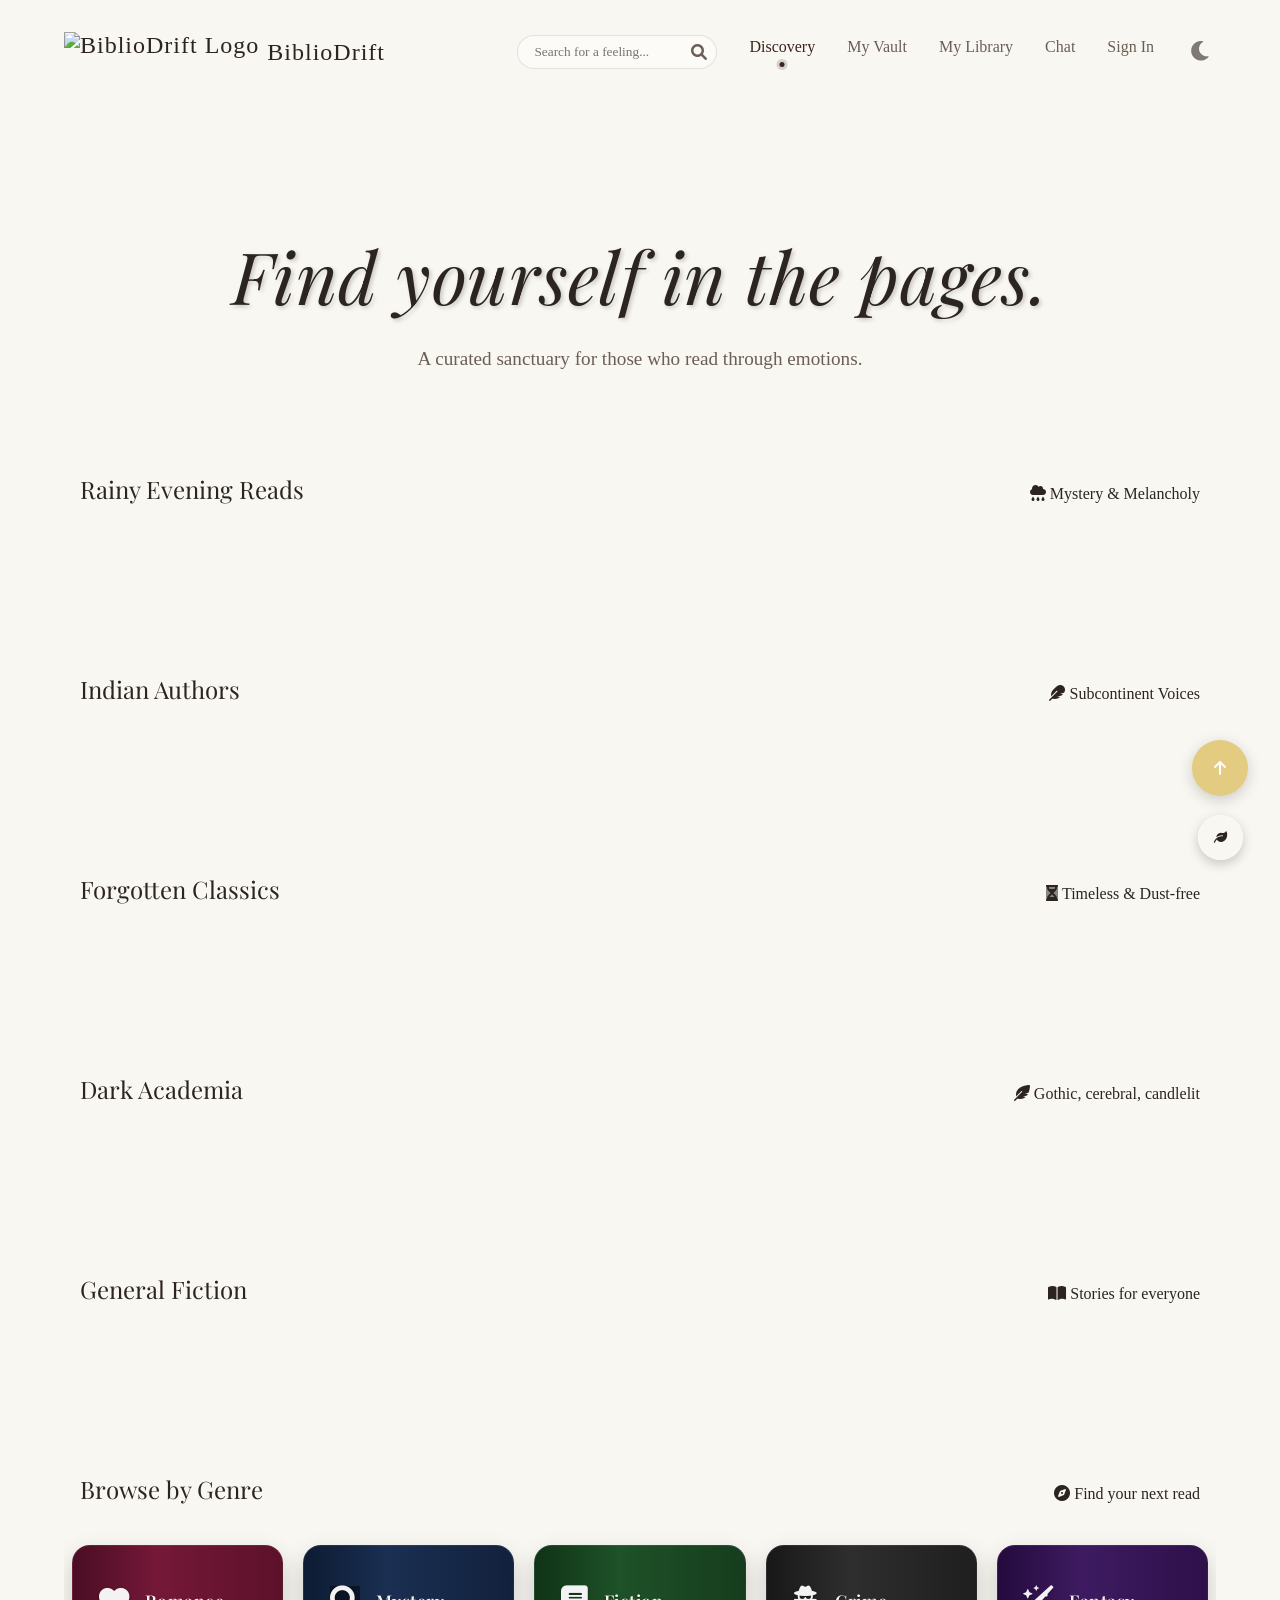
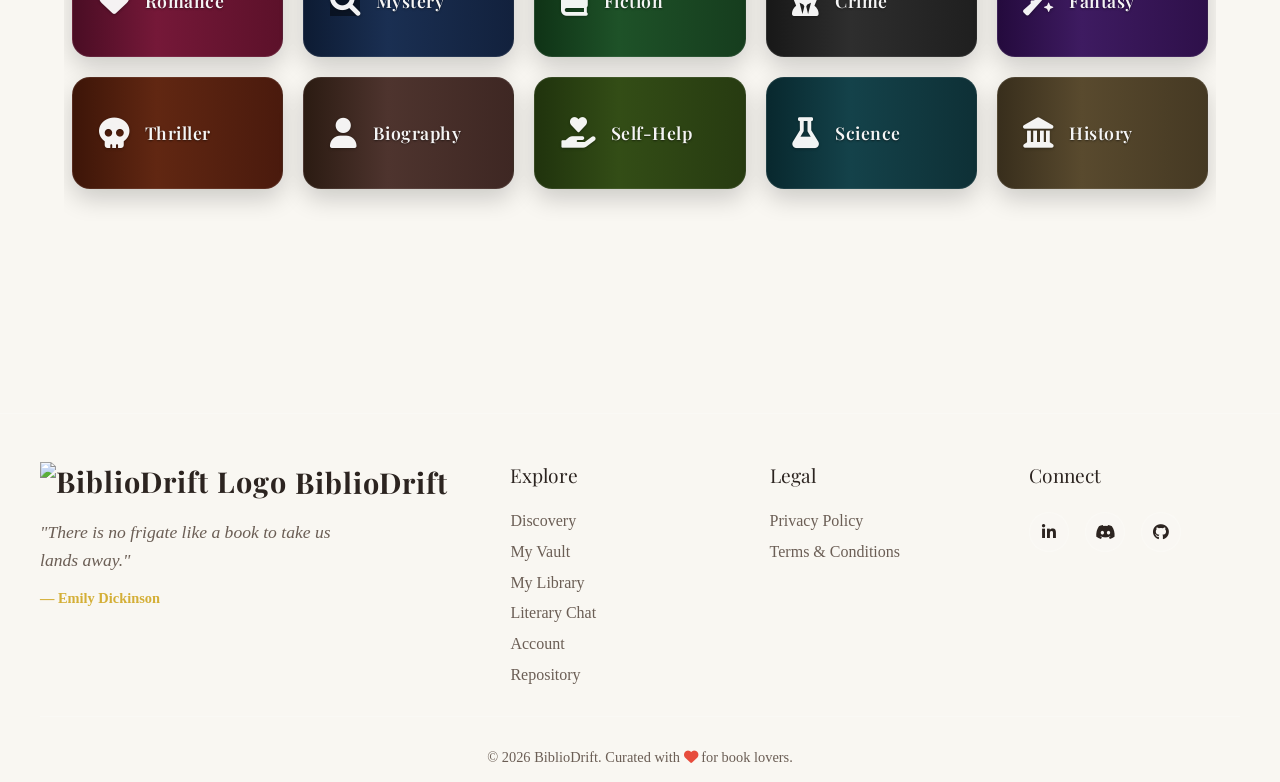
==== commit 395eb3f1: "fix: comprehensive restoration of PR 738 features and UI stabilization - Restored 'My Vault' feature" ====
--- a/frontend/pages/index.html
+++ b/frontend/pages/index.html
@@ -47,7 +47,7 @@
 </head>
 
 <body>
-  <header>
+    <header>
     <a href="index.html" class="logo">
       <img style="height: 40px" src="../assets/images/biblioDrift_favicon.png" alt="BiblioDrift Logo"> BiblioDrift
     </a>
@@ -62,26 +62,26 @@
           <span class="tooltip-text"><i class="fa-solid fa-wand-magic-sparkles"></i> Explore books</span>
         </div>
         <div class="tooltip">
-          <a href="vault.html">My Vault</a>
+          <a href="vault.html" >My Vault</a>
           <span class="tooltip-text"><i class="fa-solid fa-vault"></i> My Vault</span>
         </div>
         <div class="tooltip">
-          <a href="library.html">My Library</a>
+          <a href="library.html" >My Library</a>
           <span class="tooltip-text"><i class="fa-solid fa-book"></i> My Library</span>
         </div>
         <div class="tooltip">
-          <a href="chat.html">Chat</a>
+          <a href="chat.html" >Chat</a>
           <span class="tooltip-text"><i class="fa-solid fa-comments"></i> Chat</span>
         </div>
         <!-- DYNAMIC AUTH LINK -->
         <div class="tooltip">
-          <a href="auth.html" id="navAuthLink">Sign In</a>
+          <a href="auth.html" id="navAuthLink" >Sign In</a>
           <span class="tooltip-text" id="navAuthTooltip"><i class="fa-solid fa-key"></i> Access account</span>
         </div>
       </nav>
-<button id="themeToggle" class="btn-icon" title="Toggle Theme">
-  <i class="fa-solid fa-moon"></i>
-</button>
+      <button id="themeToggle" class="btn-icon" title="Toggle Theme">
+        <i class="fa-solid fa-moon"></i>
+      </button>
     </div>
   </header>
 
@@ -91,7 +91,7 @@
       <p>A curated sanctuary for those who read through emotions.</p>
     </section>
 
-    
+    <!-- SEARCH RESULTS SECTION (Initially Hidden) -->
     <section id="search-results-section" class="curated-section" hidden>
       <div class="section-header">
         <h2 id="search-query-display">Search Results</h2>
@@ -105,11 +105,11 @@
         </div>
       </div>
       <div class="curated-row" id="search-results-grid">
-      
-      </div>
-    </section>
-
-   
+        <!-- Dynamically Appended Books -->
+      </div>
+    </section>
+
+    <!-- Curated Sections -->
     <section class="curated-section">
       <div class="section-header">
         <h2>Rainy Evening Reads</h2>
@@ -150,6 +150,7 @@
       <div class="curated-row" id="row-fiction"></div>
     </section>
 
+    <!-- Genre Grid Section -->
     <section class="curated-section genre-section">
       <div class="section-header">
         <h2>Browse by Genre</h2>
@@ -170,6 +171,8 @@
         <div class="genre-card" data-genre="history"><i class="fa-solid fa-landmark"></i><span>History</span></div>
       </div>
     </section>
+
+    <!-- Genre Modal -->
     <dialog id="genre-modal" class="genre-modal">
       <div class="genre-modal-content">
         <div class="genre-modal-header">
@@ -181,6 +184,8 @@
         </div>
       </div>
     </dialog>
+
+    <!-- Book Details Modal -->
     <dialog id="book-details-modal" class="glass-modal">
       <div class="modal-content">
         <button class="close-modal-btn" id="closeModalBtn"><i class="fa-solid fa-xmark"></i></button>
@@ -217,46 +222,8 @@
     </dialog>
   </main>
 
-  <footer class="main-footer">
-    <div class="footer-container">
-      <div class="footer-brand">
-        <a href="index.html" class="logo">
-          <img style="height: 40px" src="../assets/images/biblioDrift_favicon.png" alt="BiblioDrift Logo"> BiblioDrift
-        </a>
-        <p class="footer-tagline">"There is no frigate like a book to take us lands away."</p>
-        <p class="footer-subtext">&mdash; Emily Dickinson</p>
-      </div>
-      <div class="footer-nav">
-        <h3>Explore</h3>
-        <ul>
-          <li><a href="index.html">Discovery</a></li>
-          <li><a href="vault.html">My Vault</a></li>
-          <li><a href="library.html">My Library</a></li>
-          <li><a href="chat.html">Literary Chat</a></li>
-        </ul>
-      </div>
-      <div class="footer-legal">
-        <h3>Legal</h3>
-        <ul>
-          <li><a href="privacy-policy.html">Privacy Policy</a></li>
-          <li><a href="terms-and-conditions.html">Terms & Conditions</a></li>
-        </ul>
-      </div>
-      <div class="footer-social">
-        <h3>Connect</h3>
-        <div class="social-icons">
-          <a href="https://www.linkedin.com/in/devanshi5malhotra/" target="_blank" rel="noopener noreferrer" title="LinkedIn"><i class="fab fa-linkedin-in"></i></a>
-          <a href="#" title="Instagram"><i class="fab fa-instagram"></i></a>
-          <a href="https://github.com/devanshi14malhotra/BiblioDrift" target="_blank" rel="noopener noreferrer"
-            title="GitHub"><i class="fa-brands fa-github"></i></a>
-        </div>
-      </div>
-    </div>
-    <div class="footer-bottom">
-      <p>&copy; 2026 BiblioDrift. Curated with <i class="fa-solid fa-heart"></i> for book lovers.</p>
-    </div>
-  </footer>
-
+
+<!--The footer is being called usingt footer.js.-->
   <script src="../js/config.js"></script>
   <script src="../js/security.js"></script>
   <script src="../js/app.js"></script>
@@ -320,10 +287,6 @@
 
   <script src="../js/ambient.js"></script>
   <script src="../js/security.js"></script>
-  <script src="../js/pwa.js"></script>
-  <script src="../script/vault.js"></script>
-
-</body>
 
 </body>
 
--- a/frontend/css/style.css
+++ b/frontend/css/style.css
@@ -1,13 +1,4 @@
 :root {
-    /* Fix: WCAG AA Contrast Floor - Issue #534 */
-.glass-panel,
-.book-tooltip,
-.book-detail-modal,
-[class*="glass"] {
-    background: rgba(0, 0, 0, 0.45) !important;
-    backdrop-filter: blur(12px);
-    -webkit-backdrop-filter: blur(12px);
-}
     /* Day Theme (Default) */
     --bg-color: #f9f7f2;
     --header-bg: rgba(249, 247, 242, 0.8);
@@ -23,6 +14,8 @@
     --input-border: rgba(0, 0, 0, 0.1);
     --book-bg: #fff;
     --paper-color: #fffdf9;
+    --nav-active-color: #3a241c;
+    --nav-active-ring: rgba(58, 36, 28, 0.18);
 
     /* Vibe Colors */
     --vibe-mystery: #78909c;
@@ -32,9 +25,6 @@
     /* Dimensions */
     --book-width: 160px;
     --book-height: 240px;
-    --book-thick: 40px;
-}
-
 
     --book-thick: 40px;
 }
@@ -65,6 +55,8 @@
     --input-border: rgba(255, 255, 255, 0.1);
     --book-bg: #2c2420;
     --paper-color: #e0d5cb;
+    --nav-active-color: #fff2df;
+    --nav-active-ring: rgba(255, 242, 223, 0.22);
 }
 
 * {
@@ -85,7 +77,13 @@
     /* Classic serif for books */
     overflow-x: hidden;
     min-height: 100vh;
+    display: flex;
+    flex-direction: column;
     transition: background-color 0.4s ease, color 0.4s ease, border-color 0.4s ease, box-shadow 0.4s ease;
+}
+
+main {
+    flex: 1;
 }
 
 /* Explicit night-mode overrides — bulletproof fallback */
@@ -202,16 +200,52 @@
     gap: 0.5rem;
 }
 
+.nav-links {
+    display: flex;
+    align-items: center;
+    gap: 2rem;
+}
+
 .nav-links a {
     text-decoration: none;
     color: var(--text-muted);
-    margin-left: 2rem;
-    transition: color 0.3s ease;
+    position: relative;
+    display: inline-flex;
+    align-items: center;
+    justify-content: center;
+    min-height: 30px;
+    padding-bottom: 10px;
+    transition: color 0.25s ease;
 }
 
 .nav-links a:hover,
 .nav-links a.active {
-    color: var(--text-main);
+    color: var(--nav-active-color);
+}
+
+.nav-links a::after {
+    content: "";
+    position: absolute;
+    left: 50%;
+    bottom: 0;
+    width: 5px;
+    height: 5px;
+    border-radius: 50%;
+    background: var(--nav-active-color);
+    box-shadow: 0 0 0 3px var(--nav-active-ring);
+    opacity: 0;
+    transform: translateX(-50%) scale(0.35);
+    transition: opacity 0.22s ease, transform 0.22s ease;
+}
+
+.nav-links a:hover::after {
+    opacity: 0.45;
+    transform: translateX(-50%) scale(0.75);
+}
+
+.nav-links a.active::after {
+    opacity: 1;
+    transform: translateX(-50%) scale(1);
 }
 
 /* === ANIMATED HOVER TOOLTIPS FOR NAVIGATION (NEW) === */
@@ -221,48 +255,19 @@
 }
 
 .tooltip-text {
-    position: absolute;
-    left: 50%;
-    bottom: calc(100% + 8px);
-    transform: translateX(-50%) scale(0.95) translateY(6px);
-    padding: 10px 14px;
-    background: #fffaf3;
-    color: #2b2b2b;
-    font-size: 13px;
-    font-weight: 500;
-    white-space: nowrap;
-    border-radius: 10px;
-    box-shadow: 0 8px 20px rgba(0, 0, 0, 0.15);
-    border: 1px solid rgba(0, 0, 0, 0.08);
-    opacity: 0;
-    visibility: hidden;
-    pointer-events: none;
-    transition: all 0.25s ease;
-    z-index: 9999;
+    display: none;
 }
 
 .tooltip-text::after {
-    content: "";
-    position: absolute;
-    top: 100%;
-    left: 50%;
-    transform: translateX(-50%) rotate(45deg);
-    width: 12px;
-    height: 12px;
-    background: #fffaf3;
-    border-left: 1px solid rgba(0, 0, 0, 0.08);
-    border-bottom: 1px solid rgba(0, 0, 0, 0.08);
+    display: none;
 }
 
 .tooltip:hover .tooltip-text {
-    opacity: 1;
-    visibility: visible;
-    transform: translateX(-40%) scale(1) translateY(0);
+    display: none;
 }
 
 .tooltip-text i {
-    margin-right: 5px;
-    color: var(--accent-gold);
+    display: none;
 }
 
 main {
@@ -318,15 +323,11 @@
 }
 
 .section-header {
-    margin-: 0 1rem 0.5rem 1rem;
     margin: 0 1rem 0.5rem 1rem;
     display: flex;
     justify-content: space-between;
     align-items: baseline;
     flex-wrap: wrap;
-    gap: 1rem
-    justify-content: space-between;
-    align-items: baseline;
     gap: 1rem;
 }
 
@@ -1155,131 +1156,6 @@
 .modal-actions {
     margin-top: auto;
     display: flex;
-    gap: 0.75rem;
-    align-items: center;
-    justify-content: flex-end;
-    flex-wrap: wrap;
-}
-
-.btn-primary {
-    background: var(--text-main);
-    color: var(--bg-color);
-    border: none;
-    padding: 0.8rem 1.25rem;
-    min-height: 44px;
-    min-width: 140px;
-    border-radius: 12px;
-    font-family: "Georgia", serif;
-    font-size: 1.05rem;
-    cursor: pointer;
-    transition: all 0.18s ease;
-    display: flex;
-    align-items: center;
-    gap: 0.6rem;
-}
-
-.btn-primary:hover {
-    background: var(--accent-gold);
-    color: #fff;
-    transform: translateY(-2px);
-    box-shadow: 0 6px 20px rgba(0, 0, 0, 0.12);
-}
-
-/* Preview & Secondary buttons aligned with primary style */
-.btn-preview,
-.modal-share-btn {
-    min-height: 44px;
-    min-width: 120px;
-    padding: 0.7rem 1rem;
-    border-radius: 12px;
-    display: inline-flex;
-    align-items: center;
-    gap: 0.6rem;
-    font-family: inherit;
-    font-size: 0.98rem;
-}
-
-.btn-preview {
-    background: transparent;
-    color: var(--text-main);
-    border: 2px solid var(--glass-border);
-}
-
-.btn-preview:hover {
-    background: rgba(212,175,55,0.08);
-    border-color: var(--accent-gold);
-}
-
-.modal-share-btn {
-    background: transparent;
-    border: 1px solid var(--glass-border);
-}
-
-.modal-share-btn:hover {
-    background: rgba(0,0,0,0.04);
-    transform: translateY(-1px);
-}
-
-/* Accessible focus outlines */
-.btn-primary:focus-visible,
-.btn-preview:focus-visible,
-.modal-share-btn:focus-visible {
-    outline: 3px solid rgba(212,175,55,0.18);
-    outline-offset: 3px;
-}
-
-/* Make Add to Library button visually match the Preview button */
-#modal-add-btn {
-    min-height: 44px;
-    min-width: 140px;
-    padding: 0.8rem 1.25rem;
-    border-radius: 12px;
-    display: inline-flex;
-    align-items: center;
-    gap: 0.6rem;
-    background: transparent;
-    border: 2px solid var(--glass-border);
-    color: var(--text-main);
-    font-family: inherit;
-    font-size: 1rem;
-    cursor: pointer;
-    transition: all 0.18s ease;
-}
-
-#modal-add-btn:hover {
-    background: rgba(212,175,55,0.06);
-    border-color: var(--accent-gold);
-    transform: translateY(-1px);
-}
-
-/* When the book is already in the library show a filled accent state */
-#modal-add-btn.library-remove-btn {
-    background: linear-gradient(135deg, var(--accent-gold), #e6c44a);
-    color: var(--wood-dark);
-    border-color: var(--accent-gold);
-    box-shadow: 0 8px 28px rgba(212,175,55,0.18);
-}
-
-#modal-add-btn.library-remove-btn:hover {
-    transform: translateY(-2px);
-}
-
-#modal-add-btn:focus-visible {
-    outline: 3px solid rgba(212,175,55,0.18);
-    outline-offset: 3px;
-}
-
-@media (max-width: 520px) {
-    .modal-actions {
-        flex-direction: column-reverse;
-        align-items: stretch;
-    }
-
-    .btn-primary, .btn-preview, .modal-share-btn {
-        width: 100%;
-        min-width: 0;
-    }
-}
     gap: 1rem;
 }
 
@@ -1962,21 +1838,6 @@
     padding: 2rem 0.5rem
 }
 
-    display: grid;
-    grid-template-columns: repeat(4, 1fr);
-    gap: 1.5rem;
-    padding: 2rem 1rem;
-    width: 100%;
-    max-width: 100%;
-    overflow-x: hidden;
-}
-display: grid;
-   
-    grid-template-columns: repeat(auto-fill, minmax(180px, 1fr));
-    gap: 1.25rem;
-    padding: 2rem 0.5rem
-}
-
 /* Genre Card - Vintage Book Spine Look */
 /* Genre Card - Compact Vintage Rectangular Look */
 .genre-card {
@@ -1985,21 +1846,12 @@
     /* Horizontal layout */
     align-items: center;
     justify-content: flex-start;
-    padding: 1.25rem 1.75rem;
     gap: 1rem;
     padding: 1.35rem 1.6rem;
     cursor: pointer;
     transition: all 0.3s cubic-bezier(0.23, 1, 0.32, 1);
 
     /* Rectangular Shape */
-    border-radius: 8px;
-    box-shadow: 0 4px 10px rgba(0, 0, 0, 0.2);
-
-    height: 100px;
-    position: relative;
-    overflow: hidden;
-    border: 1px solid rgba(0, 0, 0, 0.1);
-    gap: 1.5rem;
     border-radius: 18px;
     box-shadow: 0 10px 24px rgba(0, 0, 0, 0.18);
 
@@ -2017,7 +1869,7 @@
 }
 
 .genre-card i {
-    font-size: 1.8rem;
+    font-size: 1.9rem;
     margin-bottom: 0;
     margin-right: 0;
     color: rgba(255, 255, 255, 0.95);
@@ -2040,11 +1892,6 @@
     writing-mode: horizontal-tb;
     /* Horizontal Text */
     transform: none;
-}
-
-.genre-card:hover {
-    transform: translateY(-5px);
-    box-shadow: 0 8px 20px rgba(0, 0, 0, 0.3);
     line-height: 1.2;
 }
 
@@ -2259,19 +2106,12 @@
 /* Genre Responsive */
 @media (max-width: 900px) {
     .genre-grid {
-        grid-template-columns: repeat(3, 1fr);
         grid-template-columns: repeat(auto-fit, minmax(160px, 1fr));
     }
 }
 
 @media (max-width: 600px) {
     .genre-grid {
-        grid-template-columns: repeat(2, 1fr);
-        gap: 0.75rem;
-    }
-
-    .genre-card {
-        padding: 1.25rem 0.75rem;
         grid-template-columns: repeat(auto-fit, minmax(140px, 1fr));
         gap: 0.9rem;
     }
@@ -2776,10 +2616,6 @@
 
 .book-detail-grid {
     display: grid;
-    grid-template-columns: 320px 1fr;
-    gap: 2.5rem;
-    padding: 2rem 2.5rem;
-    align-items: start;
     grid-template-columns: 280px 1fr;
     gap: 3rem;
     padding: 2.5rem;
@@ -3599,11 +3435,6 @@
     font-family: 'Georgia', serif;
     position: relative;
     z-index: 10;
-}
-
-body.auth-page .main-footer,
-body.library-page .main-footer {
-    margin-top: 0;
 }
 
 .footer-container {
@@ -4893,21 +4724,6 @@
     transform: translateY(-50%);
     z-index: 1;
 }
-    /* Day Theme (Default) */
-    --bg-color: #f9f7f2;
-    --header-bg: rgba(249, 247, 242, 0.8);
-    --text-main: #2c2420;
-    --text-muted: #6b5e55;
-    --accent-gold: #d4af37;
-    --wood-dark: #5d4037;
-    --wood-light: #8d6e63;
-    --glass-bg: rgba(255, 255, 255, 0.1);
-    --glass-border: rgba(255, 255, 255, 0.2);
-    --shadow-soft: 0 10px 30px rgba(0, 0, 0, 0.05);
-    --input-bg: rgba(255, 255, 255, 0.5);
-    --input-border: rgba(0, 0, 0, 0.1);
-    --book-bg: #fff;
-    --paper-color: #fffdf9;
 
 .ambient-panel .volume-control .range-wrap .range-fill {
     position: absolute;
@@ -5328,70 +5144,6 @@
 input:checked+.slider:before {
     transform: translateX(14px);
 }
-html[data-theme="night"] .glass-overlay,
-body.night-mode .glass-overlay,
-[data-theme="night"] .glass-overlay {
-    background-color: #1e140c !important;
-    border: 1px solid rgba(255, 255, 255, 0.1) !important;
-}
-
-html[data-theme="night"] .tooltip-title,
-body.night-mode .tooltip-title {
-    color: #ffffff !important;
-}
-
-html[data-theme="night"] .tooltip-author,
-body.night-mode .tooltip-author {
-    color: #cccccc !important;
-}
-
-
-.footer-logo {
-  height: 40px;
-  width: auto;
-}
-
-.logo {
-  display: flex;
-  align-items: center;
-  gap: 0.6rem;
-  font-size: 1.3rem;
-  font-weight: bold;
-}
-
-.main-footer {
- 
-  padding: 4rem 2rem 1rem;
-}
-
-.footer-container {
-  display: grid;
-  grid-template-columns: repeat(auto-fit, minmax(220px, 1fr));
-  gap: 2rem;
-}
-
-.footer-container a {
- 
-  text-decoration: none;
-  transition: color 0.3s ease;
-}
-
-
-
-.social-icons {
-  display: flex;
-  gap: 1rem;
-}
-
-.footer-bottom {
-  text-align: center;
-  margin-top: 3rem;
-  padding-top: 1rem;
-  border-top: 1px solid #374151;
-}
-
-
-
 html, body {
   cursor: url("data:image/svg+xml;utf8,<svg xmlns='http://www.w3.org/2000/svg' width='32' height='32' viewBox='0 0 24 24'><path fill='%23cca43b' d='M4.42 20.58a1 1 0 0 0 1.41 0L15.24 11.2l-2.44-2.44L3.42 18.17a1 1 0 0 0 0 1.41zM17.36 9.08l-2.44-2.44 2.12-2.12a2 2 0 0 1 2.83 0l1.77 1.77a2 2 0 0 1 0 2.83z'/><path stroke='%23cca43b' stroke-width='1.5' d='M2 22l4-1'/></svg>") 0 24, auto !important;
 }
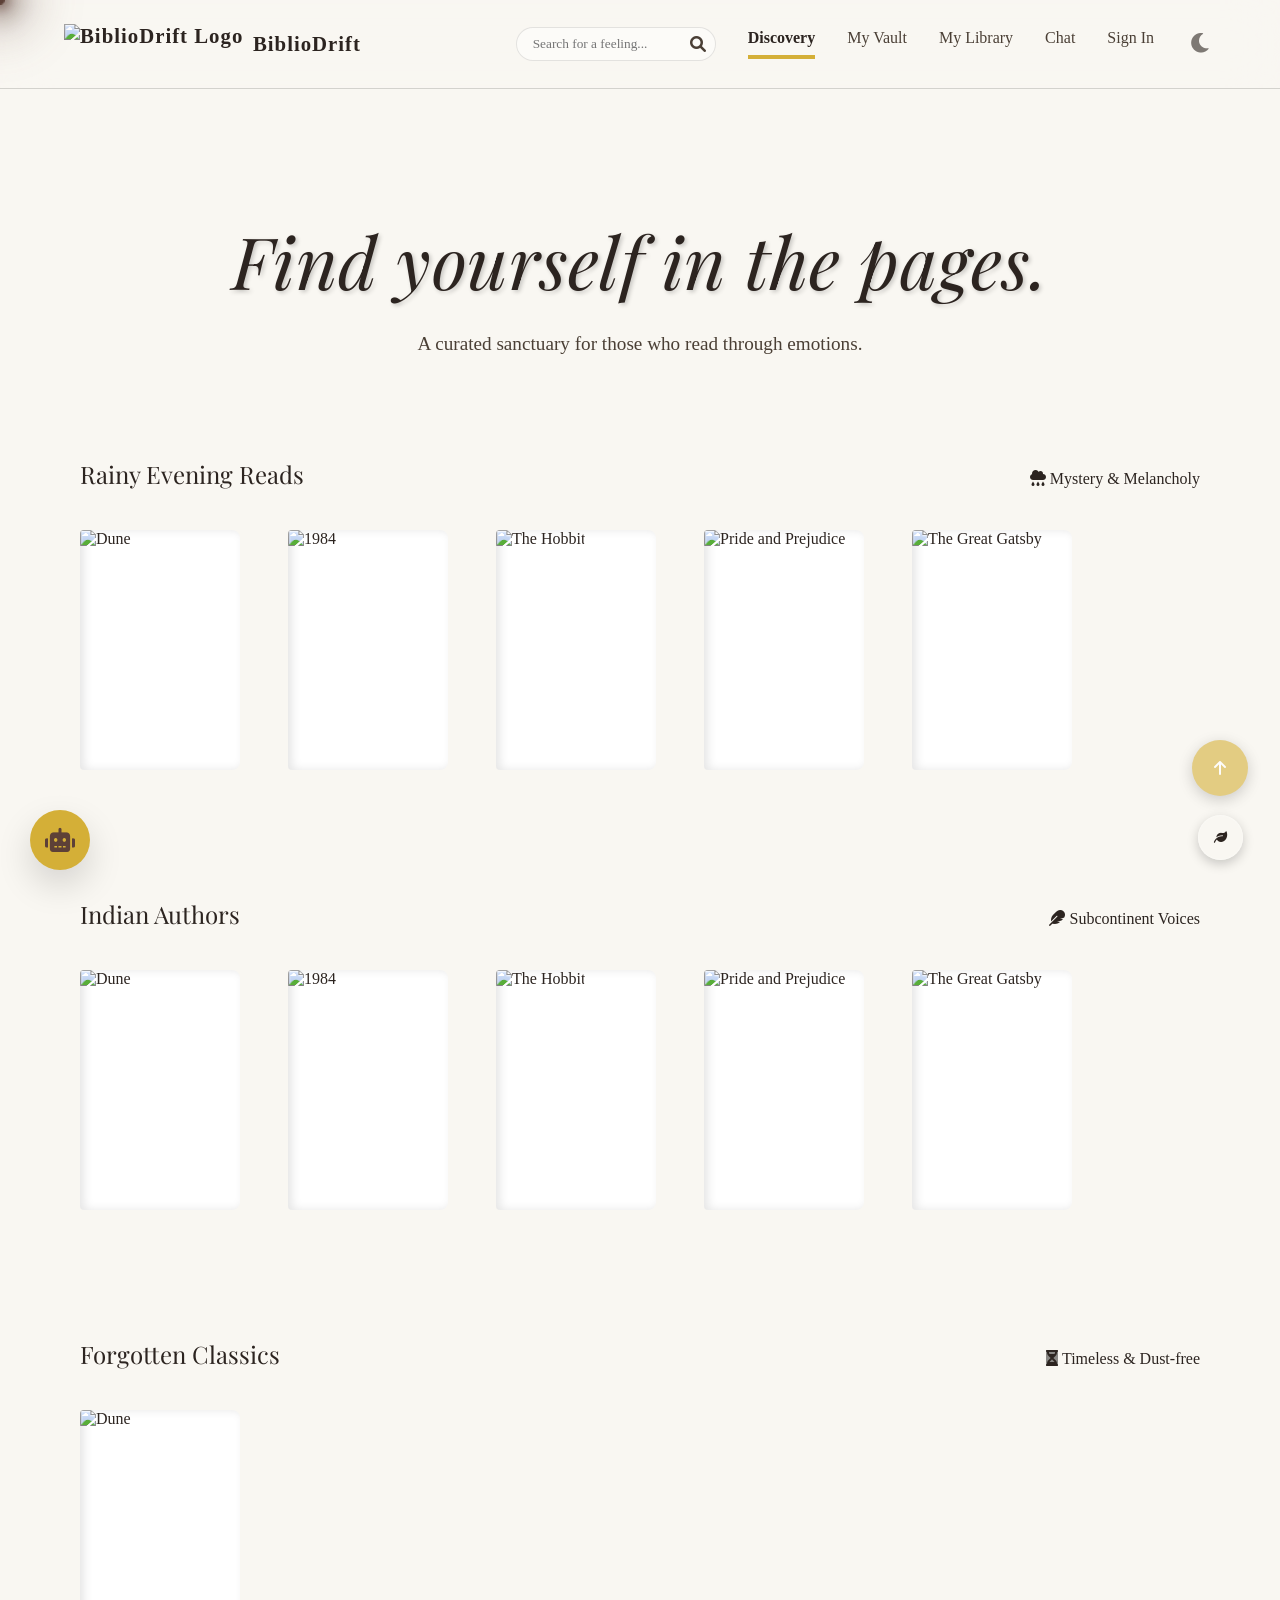
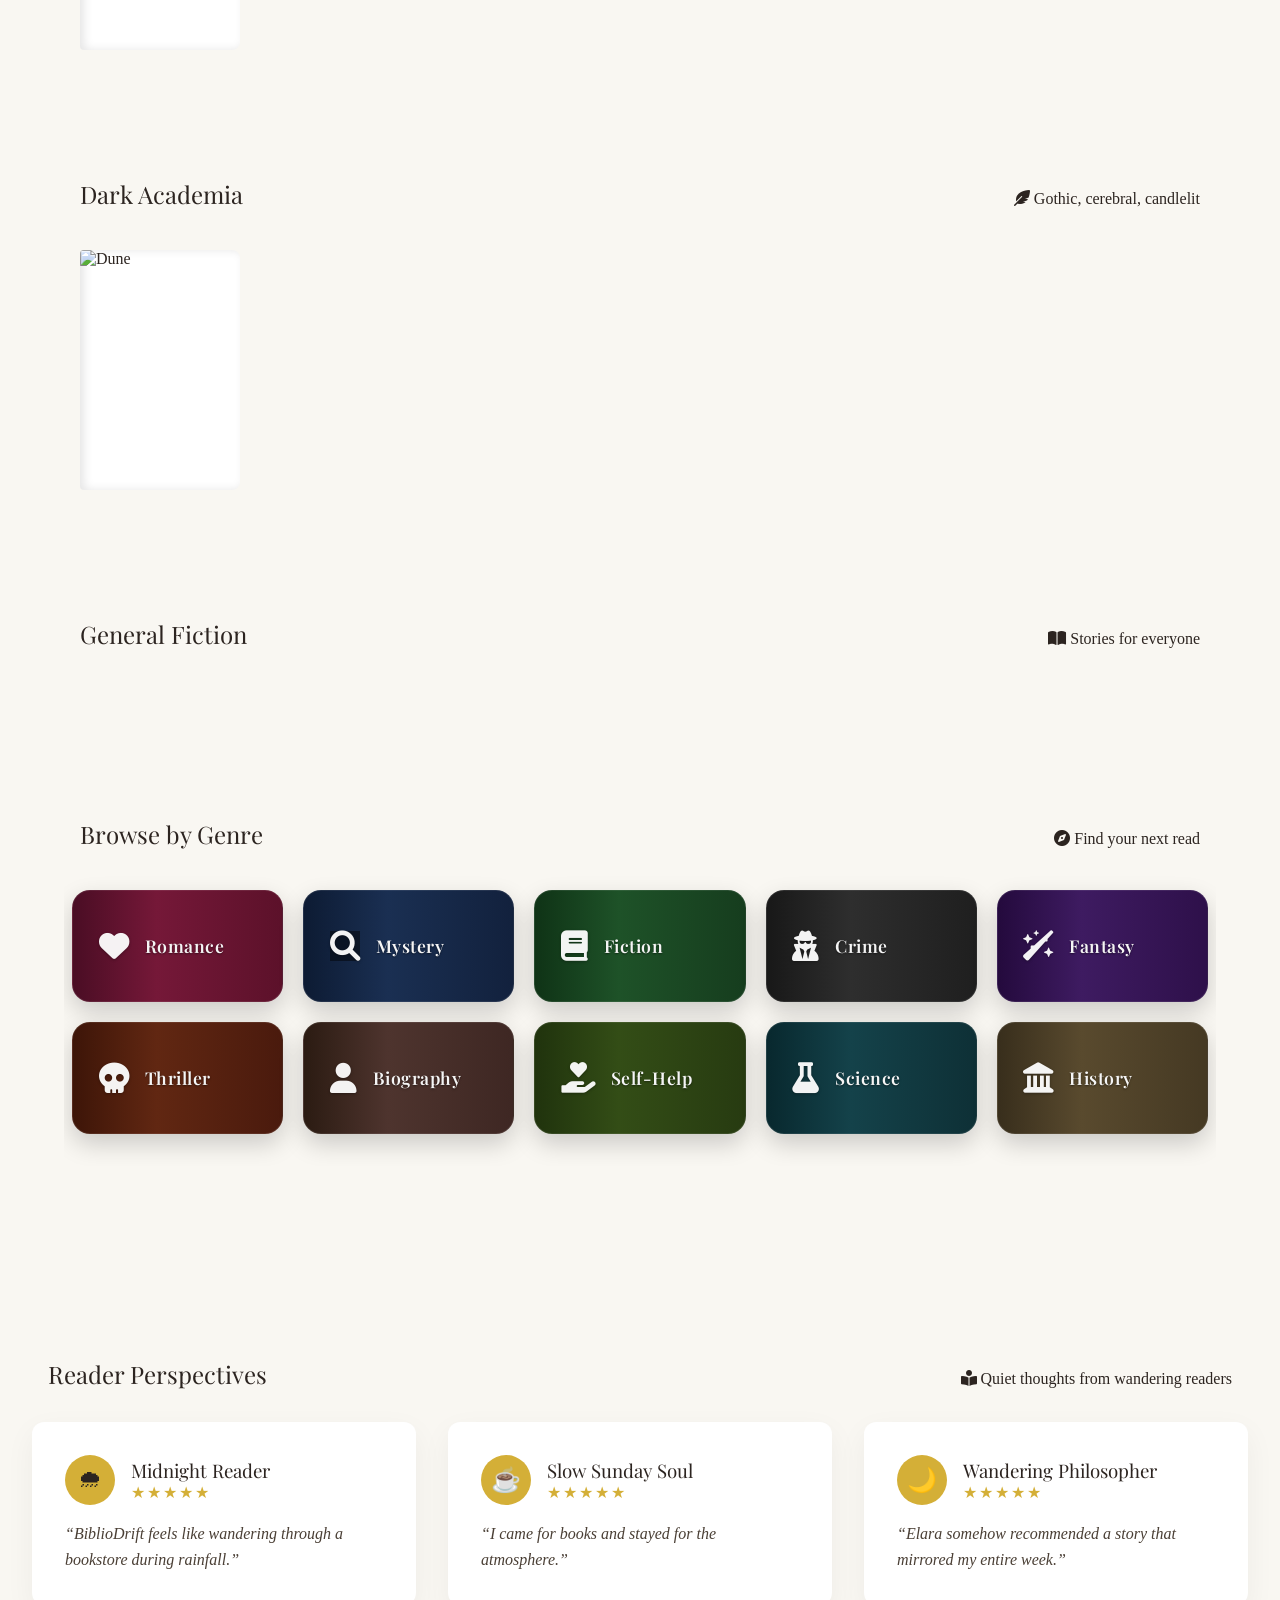
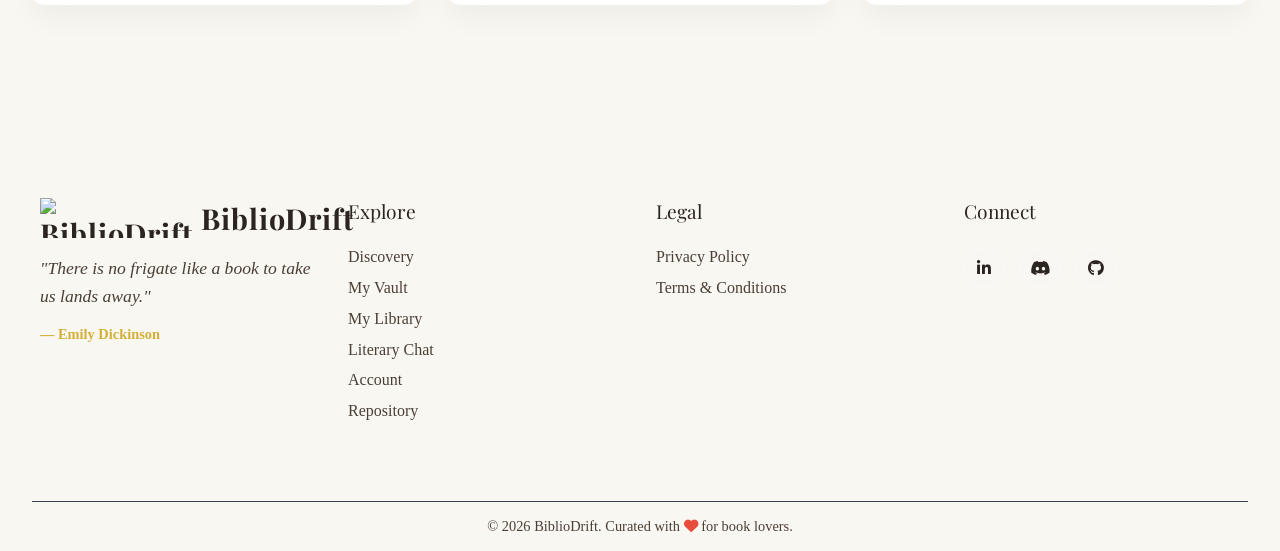
==== commit 1885704e: "Merge branch 'main' into fix/issue-870" ====
--- a/frontend/pages/index.html
+++ b/frontend/pages/index.html
@@ -10,17 +10,63 @@
         document.documentElement.setAttribute('data-theme', 'night');
       }
     })();
+    document.addEventListener('DOMContentLoaded', function () {
+      const btn = document.getElementById('themeToggle');
+      if (!btn) {
+        console.error('themeToggle button not found');
+        return;
+      }
+
+      const icon = btn.querySelector('i');
+      const STORAGE_KEY = 'bibliodrift_theme';
+
+      function applyTheme(theme) {
+        if (theme === 'night') {
+          document.documentElement.setAttribute('data-theme', 'night');
+          if (icon) icon.className = 'fa-solid fa-sun';
+        } else {
+          document.documentElement.removeAttribute('data-theme');
+          if (icon) icon.className = 'fa-solid fa-moon';
+        }
+
+        localStorage.setItem(STORAGE_KEY, theme);
+        if (typeof restoreTheme === 'function') restoreTheme();
+        console.log('Theme applied:', theme);
+      }
+
+      // Load saved theme
+      const savedTheme = localStorage.getItem(STORAGE_KEY) || 'light';
+      applyTheme(savedTheme);
+
+      // Toggle on click
+      btn.addEventListener('click', function () {
+        const current =
+          document.documentElement.getAttribute('data-theme') === 'night'
+            ? 'night'
+            : 'light';
+
+        const next = current === 'night' ? 'light' : 'night';
+        applyTheme(next);
+      });
+    });
   </script>
   <script src="https://unpkg.com/dexie/dist/dexie.js"></script>
-
   <script src="../js/db.js"></script>
 
   <!-- <script src="../js/app.js"></script> -->
   <script src="../js/library-3d.js"></script>
-  <script src="https://unpkg.com/dexie/dist/dexie.js"></script>
   <meta name="viewport" content="width=device-width, initial-scale=1.0" />
-  <!-- Added SEO meta description to improve search engine discoverability and click-through rates -->
-  <meta name="description" content="BiblioDrift — Discover books by mood, track your reading journey, and get AI-powered recommendations." />
+  <!-- SEO & Open Graph meta tags -->
+  <meta name="description"
+    content="BiblioDrift — Your mood-based book discovery app. Find your next read by how you feel, track your journey, and get AI-powered recommendations." />
+  <meta property="og:type" content="website" />
+  <meta property="og:url" content="https://bibliodrift-dm.netlify.app/" />
+  <meta property="og:title" content="BiblioDrift | Find yourself in the pages" />
+  <meta property="og:description"
+    content="BiblioDrift — Your mood-based book discovery app. Find your next read by how you feel, track your journey, and get AI-powered recommendations." />
+  <meta property="og:image" content="https://bibliodrift-dm.netlify.app/assets/images/og-banner.png" />
+  <meta property="og:image:width" content="1200" />
+  <meta property="og:image:height" content="630" />
   <title>BiblioDrift | Find yourself in the pages</title>
   <link rel="stylesheet" href="../css/style.css" />
   <link rel="stylesheet" href="../css/keyboard-shortcuts.css" />
@@ -38,7 +84,6 @@
   <script src="https://cdn.jsdelivr.net/npm/dompurify@3.0.6/dist/purify.min.js"></script>
   <link rel="icon" href="../assets/images/biblioDrift_favicon.png" type="image/png">
   <!-- PWA -->
-  <link rel="manifest" href="../manifest.json">
   <meta name="theme-color" content="#2c2420">
   <meta name="apple-mobile-web-app-capable" content="yes">
   <meta name="apple-mobile-web-app-status-bar-style" content="black-translucent">
@@ -47,7 +92,11 @@
 </head>
 
 <body>
-    <header>
+  <div id="sc-glow-outer"></div>
+  <div id="sc-glow-mid"></div>
+  <div id="sc-glow-inner"></div>
+  <div id="sc-dot"></div>
+  <header>
     <a href="index.html" class="logo">
       <img style="height: 40px" src="../assets/images/biblioDrift_favicon.png" alt="BiblioDrift Logo"> BiblioDrift
     </a>
@@ -62,20 +111,20 @@
           <span class="tooltip-text"><i class="fa-solid fa-wand-magic-sparkles"></i> Explore books</span>
         </div>
         <div class="tooltip">
-          <a href="vault.html" >My Vault</a>
+          <a href="vault.html">My Vault</a>
           <span class="tooltip-text"><i class="fa-solid fa-vault"></i> My Vault</span>
         </div>
         <div class="tooltip">
-          <a href="library.html" >My Library</a>
+          <a href="library.html">My Library</a>
           <span class="tooltip-text"><i class="fa-solid fa-book"></i> My Library</span>
         </div>
         <div class="tooltip">
-          <a href="chat.html" >Chat</a>
+          <a href="chat.html">Chat</a>
           <span class="tooltip-text"><i class="fa-solid fa-comments"></i> Chat</span>
         </div>
         <!-- DYNAMIC AUTH LINK -->
         <div class="tooltip">
-          <a href="auth.html" id="navAuthLink" >Sign In</a>
+          <a href="auth.html" id="navAuthLink">Sign In</a>
           <span class="tooltip-text" id="navAuthTooltip"><i class="fa-solid fa-key"></i> Access account</span>
         </div>
       </nav>
@@ -110,45 +159,7 @@
     </section>
 
     <!-- Curated Sections -->
-    <section class="curated-section">
-      <div class="section-header">
-        <h2>Rainy Evening Reads</h2>
-        <span><i class="fa-solid fa-cloud-rain"></i> Mystery & Melancholy</span>
-      </div>
-      <div class="curated-row" id="row-rainy"></div>
-    </section>
-
-    <section class="curated-section">
-      <div class="section-header">
-        <h2>Indian Authors</h2>
-        <span><i class="fa-solid fa-feather"></i> Subcontinent Voices</span>
-      </div>
-      <div class="curated-row" id="row-indian"></div>
-    </section>
-
-    <section class="curated-section">
-      <div class="section-header">
-        <h2>Forgotten Classics</h2>
-        <span><i class="fa-solid fa-hourglass"></i> Timeless & Dust-free</span>
-      </div>
-      <div class="curated-row" id="row-classics"></div>
-    </section>
-
-    <section class="curated-section">
-      <div class="section-header">
-        <h2>Dark Academia</h2>
-        <span><i class="fa-solid fa-feather-pointed"></i> Gothic, cerebral, candlelit</span>
-      </div>
-      <div class="curated-row" id="row-dark-academia"></div>
-    </section>
-
-    <section class="curated-section">
-      <div class="section-header">
-        <h2>General Fiction</h2>
-        <span><i class="fa-solid fa-book-open"></i> Stories for everyone</span>
-      </div>
-      <div class="curated-row" id="row-fiction"></div>
-    </section>
+    <div id="dynamic-shelves-container"></div>
 
     <!-- Genre Grid Section -->
     <section class="curated-section genre-section">
@@ -214,16 +225,76 @@
               <button id="modal-preview-btn" class="btn-preview"><i class="fa-solid fa-book-open"></i> Preview</button>
               <button id="modal-share-btn" class="btn-secondary modal-share-btn"><i class="fa-solid fa-share-nodes"></i>
                 Share</button>
-              <button id="modal-mood-btn" class="btn-secondary"><i class="fa-solid fa-wand-magic-sparkles"></i> Explore Mood</button>
+              <button id="modal-mood-btn" class="btn-secondary"><i class="fa-solid fa-wand-magic-sparkles"></i> Explore
+                Mood</button>
             </div>
           </div>
         </div>
       </div>
     </dialog>
   </main>
-
-
-<!--The footer is being called usingt footer.js.-->
+<section class="reader-perspectives">
+
+  <div class="section-header">
+    <h2>Reader Perspectives</h2>
+    <span>
+      <i class="fa-solid fa-book-open-reader"></i>
+      Quiet thoughts from wandering readers
+    </span>
+  </div>
+
+  <div class="perspective-grid">
+
+    <div class="perspective-card">
+      <div class="perspective-user">
+        <div class="avatar-circle">🌧</div>
+
+        <div>
+          <h3>Midnight Reader</h3>
+          <p class="stars">★★★★★</p>
+        </div>
+      </div>
+
+      <p class="perspective-text">
+        “BiblioDrift feels like wandering through a bookstore during rainfall.”
+      </p>
+    </div>
+
+    <div class="perspective-card">
+      <div class="perspective-user">
+        <div class="avatar-circle">☕</div>
+
+        <div>
+          <h3>Slow Sunday Soul</h3>
+          <p class="stars">★★★★★</p>
+        </div>
+      </div>
+
+      <p class="perspective-text">
+        “I came for books and stayed for the atmosphere.”
+      </p>
+    </div>
+
+    <div class="perspective-card">
+      <div class="perspective-user">
+        <div class="avatar-circle">🌙</div>
+
+        <div>
+          <h3>Wandering Philosopher</h3>
+          <p class="stars">★★★★★</p>
+        </div>
+      </div>
+
+      <p class="perspective-text">
+        “Elara somehow recommended a story that mirrored my entire week.”
+      </p>
+    </div>
+
+  </div>
+
+</section>
+
+  <!--The footer is being called usingt footer.js.-->
   <script src="../js/config.js"></script>
   <script src="../js/security.js"></script>
   <script src="../js/app.js"></script>
@@ -231,11 +302,13 @@
   <script src="../js/pwa.js"></script>
   <script src="../js/footer.js"></script>
   <script src="../script/header-scroll.js"></script>
+  <script src="../js/theme-manager.js"></script>
   <script src="../js/ambient.js"></script>
 
 
   <!-- Back to Top Button -->
-  <button id="backToTop" class="btn-icon back-to-top" title="Back to Top" onclick="window.scrollTo({top: 0, behavior: 'smooth'});">
+  <button id="backToTop" class="btn-icon back-to-top" title="Back to Top"
+    onclick="window.scrollTo({top: 0, behavior: 'smooth'});">
     <i class="fa-solid fa-arrow-up"></i>
   </button>
 
@@ -244,8 +317,10 @@
     <button id="ambientToggle" title="Ambient Sanctuary" aria-expanded="false" aria-controls="ambientPanel">
       <i class="fa-solid fa-leaf"></i>
     </button>
+    
     <div id="ambientPanel" class="ambient-panel">
       <h3 style="color: var(--text-main) !important;">Ambient Sanctuary</h3>
+      
       <div class="ambient-option">
         <span style="color: var(--text-main) !important;"><i class="fa-solid fa-cloud-rain"></i> Rainy Evening</span>
         <label class="switch">
@@ -253,6 +328,7 @@
           <span class="slider"></span>
         </label>
       </div>
+      
       <div class="ambient-option">
         <span style="color: var(--text-main) !important;"><i class="fa-solid fa-fire"></i> Cozy Fireplace</span>
         <label class="switch">
@@ -260,6 +336,47 @@
           <span class="slider"></span>
         </label>
       </div>
+
+      <div class="ambient-option">
+        <span style="color: var(--text-main) !important;"><i class="fa-solid fa-rocket"></i> Space Drift</span>
+        <label class="switch">
+          <input type="checkbox" id="spaceToggle">
+          <span class="slider"></span>
+        </label>
+      </div>
+
+      <div class="ambient-option">
+        <span style="color: var(--text-main) !important;"><i class="fa-solid fa-train"></i> Night Train</span>
+        <label class="switch">
+          <input type="checkbox" id="trainToggle">
+          <span class="slider"></span>
+        </label>
+      </div>
+
+      <div class="ambient-option">
+        <span style="color: var(--text-main) !important;"><i class="fa-solid fa-tree"></i> Forest Cabin</span>
+        <label class="switch">
+          <input type="checkbox" id="forestToggle">
+          <span class="slider"></span>
+        </label>
+      </div>
+
+      <div class="ambient-option">
+        <span style="color: var(--text-main) !important;"><i class="fa-solid fa-wand-sparkles"></i> Magic Realm</span>
+        <label class="switch">
+          <input type="checkbox" id="magicToggle">
+          <span class="slider"></span>
+        </label>
+      </div>
+
+      <div class="ambient-option">
+        <span style="color: var(--text-main) !important;"><i class="fa-solid fa-torii-gate"></i> Wisteria Night</span>
+        <label class="switch">
+          <input type="checkbox" id="animeToggle">
+          <span class="slider"></span>
+        </label>
+      </div>
+
       <div class="ambient-option">
         <span style="color: var(--text-main) !important;"><i class="fa-solid fa-water"></i> Calm Ocean Waves</span>
         <label class="switch">
@@ -275,7 +392,8 @@
         </label>
       </div>
       <div class="volume-control">
-        <label for="ambientVolume" style="color: var(--text-main) !important;"><i class="fa-solid fa-volume-high"></i> Volume</label>
+        <label for="ambientVolume" style="color: var(--text-main) !important;"><i class="fa-solid fa-volume-high"></i>
+          Volume</label>
         <div class="range-wrap">
           <div class="range-track" aria-hidden="true"></div>
           <div class="range-fill" aria-hidden="true"></div>
@@ -287,48 +405,36 @@
 
   <script src="../js/ambient.js"></script>
   <script src="../js/security.js"></script>
+  <script src="../js/pwa.js"></script>
+  <!-- AI Chatbot Widget -->
+  <div id="ai-chatbot-widget" class="chatbot-widget">
+    <button id="chatbot-toggle-btn" class="chatbot-toggle-btn" title="Chat with Elara">
+      <i class="fa-solid fa-robot"></i>
+    </button>
+    <div id="chatbot-window" class="chatbot-window hidden">
+      <div class="chatbot-header">
+        <div class="chatbot-bot-info">
+          <div class="chatbot-avatar"><i class="fa-solid fa-wand-magic-sparkles"></i></div>
+          <div class="chatbot-name-status">
+            <h4>Elara</h4>
+            <span class="chatbot-status">The Bookseller</span>
+          </div>
+        </div>
+        <button id="chatbot-close-btn" class="chatbot-close-btn"><i class="fa-solid fa-times"></i></button>
+      </div>
+      <div id="chatbot-messages" class="chatbot-messages">
+        <div class="chat-message bot-message">
+          <p>Hello, wanderer. What kind of story are you looking for today?</p>
+        </div>
+      </div>
+      <div class="chatbot-input-area">
+        <input type="text" id="chatbot-input" placeholder="Describe a mood, setting, or feeling...">
+        <button id="chatbot-send-btn" class="chatbot-send-btn"><i class="fa-solid fa-paper-plane"></i></button>
+      </div>
+    </div>
+  </div>
+  <script src="../js/chatbot.js"></script>
 
 </body>
 
-<script>
-document.addEventListener('DOMContentLoaded', function () {
-    const btn = document.getElementById('themeToggle');
-    if (!btn) {
-        console.error('themeToggle button not found');
-        return;
-    }
-
-    const icon = btn.querySelector('i');
-    const STORAGE_KEY = 'bibliodrift_theme';
-
-    function applyTheme(theme) {
-        if (theme === 'night') {
-            document.documentElement.setAttribute('data-theme', 'night');
-            if (icon) icon.className = 'fa-solid fa-sun';
-        } else {
-            document.documentElement.removeAttribute('data-theme');
-            if (icon) icon.className = 'fa-solid fa-moon';
-        }
-
-        localStorage.setItem(STORAGE_KEY, theme);
-        console.log('Theme applied:', theme);
-    }
-
-    // Load saved theme
-    const savedTheme = localStorage.getItem(STORAGE_KEY) || 'light';
-    applyTheme(savedTheme);
-
-    // Toggle on click
-    btn.addEventListener('click', function () {
-        const current =
-            document.documentElement.getAttribute('data-theme') === 'night'
-                ? 'night'
-                : 'light';
-
-        const next = current === 'night' ? 'light' : 'night';
-        applyTheme(next);
-    });
-});
-</script>
-
 </html>
--- a/frontend/css/style.css
+++ b/frontend/css/style.css
@@ -3,19 +3,29 @@
     --bg-color: #f9f7f2;
     --header-bg: rgba(249, 247, 242, 0.8);
     --text-main: #2c2420;
-    --text-muted: #6b5e55;
+    --text-muted: #4a3f35;
+    /* Darker for better contrast */
     --accent-gold: #d4af37;
     --wood-dark: #5d4037;
     --wood-light: #8d6e63;
     --glass-bg: rgba(255, 255, 255, 0.1);
     --glass-border: rgba(255, 255, 255, 0.2);
     --shadow-soft: 0 10px 30px rgba(0, 0, 0, 0.05);
+    --shadow-panel: 0 18px 45px rgba(44, 36, 32, 0.12);
     --input-bg: rgba(255, 255, 255, 0.5);
     --input-border: rgba(0, 0, 0, 0.1);
     --book-bg: #fff;
     --paper-color: #fffdf9;
     --nav-active-color: #3a241c;
     --nav-active-ring: rgba(58, 36, 28, 0.18);
+    --surface-panel: rgba(255, 255, 255, 0.72);
+    --surface-elevated: rgba(255, 255, 255, 0.92);
+    --surface-soft: rgba(255, 255, 255, 0.58);
+    --control-border: rgba(93, 64, 55, 0.14);
+    --control-focus-ring: rgba(212, 175, 55, 0.24);
+    --control-hover: rgba(255, 255, 255, 0.96);
+    --radius-panel: 24px;
+    --radius-control: 18px;
 
     /* Vibe Colors */
     --vibe-mystery: #78909c;
@@ -27,6 +37,10 @@
     --book-height: 240px;
 
     --book-thick: 40px;
+
+    /* New Brand/UI Variables */
+    --border-radius-soft: 12px;
+    --shadow-hover: 0 15px 35px rgba(0, 0, 0, 0.15);
 }
 
 /* Fix: WCAG AA Contrast Floor - Issue #534 */
@@ -44,25 +58,58 @@
     --bg-color: #1e1a18;
     --header-bg: rgba(30, 26, 24, 0.85);
     --text-main: #e0d5cb;
-    --text-muted: #a89a8e;
+    --text-muted: #d5c7bc;
+    /* Lighter for better contrast on dark */
     --accent-gold: #fccb4e;
     --wood-dark: #3e2723;
     --wood-light: #5d4037;
     --glass-bg: rgba(0, 0, 0, 0.3);
     --glass-border: rgba(255, 255, 255, 0.05);
     --shadow-soft: 0 10px 40px rgba(0, 0, 0, 0.4);
+    --shadow-panel: 0 18px 45px rgba(0, 0, 0, 0.45);
     --input-bg: rgba(0, 0, 0, 0.2);
     --input-border: rgba(255, 255, 255, 0.1);
     --book-bg: #2c2420;
     --paper-color: #e0d5cb;
+    /* Overrides */
+    --shadow-hover: 0 15px 45px rgba(0, 0, 0, 0.5);
     --nav-active-color: #fff2df;
     --nav-active-ring: rgba(255, 242, 223, 0.22);
+    --surface-panel: rgba(19, 16, 14, 0.74);
+    --surface-elevated: rgba(34, 28, 25, 0.92);
+    --surface-soft: rgba(255, 255, 255, 0.06);
+    --control-border: rgba(255, 255, 255, 0.1);
+    --control-focus-ring: rgba(252, 203, 78, 0.24);
+    --control-hover: rgba(255, 255, 255, 0.1);
 }
 
 * {
     box-sizing: border-box;
     margin: 0;
     padding: 0;
+}
+
+/* Smooth core animation and hover transitions for interactive elements */
+button,
+input,
+select,
+textarea,
+.search-input,
+.action-btn,
+.suggestion-btn,
+.send-btn,
+.btn-primary,
+.close-modal-btn,
+.close-genre-modal,
+.genre-card,
+.book-rec-item {
+    transition:
+        background-color 0.25s ease,
+        color 0.25s ease,
+        border-color 0.25s ease,
+        box-shadow 0.25s ease,
+        transform 0.25s ease,
+        opacity 0.2s ease;
 }
 
 html {
@@ -96,6 +143,8 @@
 
 [data-theme="night"] header {
     background: rgba(30, 26, 24, 0.85) !important;
+    backdrop-filter: blur(25px);
+    border-bottom: 1px solid rgba(255, 255, 255, 0.15);
 }
 
 [data-theme="night"] .search-input,
@@ -136,7 +185,7 @@
 
 /* --- Layout --- */
 header {
-    padding: 2rem 4rem;
+    padding: 1.5rem 4rem;
     display: flex;
     justify-content: space-between;
     align-items: center;
@@ -144,8 +193,11 @@
     top: 0;
     z-index: 100;
     background: var(--header-bg);
-    backdrop-filter: blur(10px);
-    transition: background-color 0.4s ease, color 0.4s ease, backdrop-filter 0.4s ease;
+    backdrop-filter: blur(25px);
+    -webkit-backdrop-filter: blur(25px);
+    border-bottom: 1px solid rgba(0, 0, 0, 0.15);
+    /* Subtly deeper bottom border */
+    transition: background-color 0.4s ease, color 0.4s ease, backdrop-filter 0.4s ease, border-color 0.4s ease;
 }
 
 .header-controls {
@@ -172,10 +224,15 @@
     color: var(--text-main);
 }
 
+.search-input:hover,
 .search-input:focus {
     background: var(--book-bg);
+    border-color: rgba(212, 175, 55, 0.35);
+}
+
+.search-input:focus {
     width: 300px;
-    box-shadow: var(--shadow-soft);
+    box-shadow: 0 0 0 4px rgba(212, 175, 55, 0.14);
 }
 
 .search-icon {
@@ -202,50 +259,32 @@
 
 .nav-links {
     display: flex;
-    align-items: center;
-    gap: 2rem;
+    flex-wrap: wrap;
+    gap: 1rem 2rem;
+    align-items: center;
 }
 
 .nav-links a {
     text-decoration: none;
     color: var(--text-muted);
-    position: relative;
-    display: inline-flex;
-    align-items: center;
-    justify-content: center;
-    min-height: 30px;
-    padding-bottom: 10px;
-    transition: color 0.25s ease;
+    transition: color 0.3s ease, border-color 0.3s ease, font-weight 0.3s ease;
+    display: inline-block;
+    border-bottom: 4px solid transparent;
+    padding-bottom: 8px;
 }
 
 .nav-links a:hover,
 .nav-links a.active {
-    color: var(--nav-active-color);
-}
-
-.nav-links a::after {
-    content: "";
-    position: absolute;
-    left: 50%;
-    bottom: 0;
-    width: 5px;
-    height: 5px;
-    border-radius: 50%;
-    background: var(--nav-active-color);
-    box-shadow: 0 0 0 3px var(--nav-active-ring);
-    opacity: 0;
-    transform: translateX(-50%) scale(0.35);
-    transition: opacity 0.22s ease, transform 0.22s ease;
-}
-
-.nav-links a:hover::after {
-    opacity: 0.45;
-    transform: translateX(-50%) scale(0.75);
-}
-
-.nav-links a.active::after {
-    opacity: 1;
-    transform: translateX(-50%) scale(1);
+    color: var(--text-main);
+    font-weight: 800;
+    border-bottom-color: var(--accent-gold);
+}
+
+/* Hide active underline if another link is hovered */
+.nav-links:hover a.active:not(:hover) {
+    border-bottom-color: transparent;
+    color: var(--text-muted);
+    font-weight: normal;
 }
 
 /* === ANIMATED HOVER TOOLTIPS FOR NAVIGATION (NEW) === */
@@ -264,6 +303,23 @@
 
 .tooltip:hover .tooltip-text {
     display: none;
+}
+
+/* Prevent tooltip from going off right edge for the last element */
+.nav-links .tooltip:last-child .tooltip-text {
+    left: auto;
+    right: 0;
+    transform: translateX(0%) scale(0.95) translateY(6px);
+}
+
+.nav-links .tooltip:last-child:hover .tooltip-text {
+    transform: translateX(0%) scale(1) translateY(0);
+}
+
+.nav-links .tooltip:last-child .tooltip-text::after {
+    left: auto;
+    right: 15px;
+    transform: rotate(45deg);
 }
 
 .tooltip-text i {
@@ -276,6 +332,37 @@
     margin: 0 auto;
     width: 100%;
     overflow-x: hidden;
+}
+
+/* Strong accessible focus states for keyboard navigation */
+button:focus-visible,
+.search-input:focus-visible,
+input:focus-visible,
+textarea:focus-visible,
+select:focus-visible,
+.action-btn:focus-visible,
+.suggestion-btn:focus-visible,
+.send-btn:focus-visible,
+.btn-primary:focus-visible,
+.close-modal-btn:focus-visible,
+.close-genre-modal:focus-visible,
+.genre-card:focus-visible,
+.book-rec-item:focus-visible {
+    outline: 3px solid rgba(212, 175, 55, 0.35);
+    outline-offset: 2px;
+}
+
+select,
+.dropdown {
+    transition: background-color 0.28s ease, border-color 0.28s ease, box-shadow 0.28s ease, color 0.28s ease;
+}
+
+select:focus,
+.dropdown:focus,
+input:focus,
+textarea:focus {
+    box-shadow: 0 0 0 4px rgba(212, 175, 55, 0.12);
+    border-color: rgba(212, 175, 55, 0.35);
 }
 
 /* --- Hero --- */
@@ -390,8 +477,9 @@
     height: 100%;
     backface-visibility: hidden;
     /* Hide back when front is clear */
-    border-radius: 4px 8px 8px 4px;
-    box-shadow: 5px 5px 15px rgba(0, 0, 0, 0.15);
+    border-radius: var(--border-radius-soft);
+    box-shadow: var(--shadow-soft);
+    transition: box-shadow 0.3s ease, transform 0.3s ease;
 }
 
 .book__face--front {
@@ -471,6 +559,11 @@
 /* Hover Effect: Pull out */
 .book-scene:hover .book:not(.flipped) {
     transform: translateZ(30px) translateY(-10px) rotateY(-10deg);
+    filter: drop-shadow(var(--shadow-hover));
+}
+
+.book-scene:hover .book__face {
+    box-shadow: var(--shadow-hover);
 }
 
 /* Glassmorphism Overlay (Quick view) */
@@ -511,10 +604,10 @@
 
 /* Read details Button */
 .read-details-btn {
-    background-color: #3e2723; 
+    background-color: #3e2723;
     color: #fffdf9;
     border: 1px solid var(--accent-gold);
-    padding: 6px 16px; 
+    padding: 6px 16px;
     border-radius: 6px;
     font-family: 'Playfair Display', 'Georgia', serif;
     font-size: 0.82rem;
@@ -522,12 +615,12 @@
     display: flex;
     align-items: center;
     justify-content: center;
-    gap: 6px; 
+    gap: 6px;
     margin: 8px auto 14px auto;
-    width: 96%; 
+    width: 96%;
     box-shadow: 0 3px 6px rgba(0, 0, 0, 0.15);
     transition: background-color 0.2s ease-in-out;
-    white-space: nowrap; 
+    white-space: nowrap;
 }
 
 .read-details-btn:hover {
@@ -1006,6 +1099,7 @@
     overflow-y: auto;
     animation: modalIn 0.4s cubic-bezier(0.175, 0.885, 0.32, 1.275);
     max-height: 90vh;
+    color: var(--text-main);
 }
 
 [data-theme="night"] .modal-content {
@@ -1102,13 +1196,13 @@
     padding: 1.2rem 1.5rem;
     border-radius: 12px;
     margin-top: 1.5rem;
-    box-shadow: 0 2px 8px rgba(0,0,0,0.03);
+    box-shadow: 0 2px 8px rgba(0, 0, 0, 0.03);
 }
 
 #modal-ai-note {
     font-family: "Georgia", serif;
     font-style: italic;
-    color: #4a3f35 !important; /* Dark brown for high contrast */
+    color: var(--text-main) !important;
     line-height: 1.6;
     font-size: 1.05rem;
     display: block;
@@ -1153,32 +1247,152 @@
     color: var(--text-main);
 }
 
+/* Theme-safe modal sub-elements */
+.modal-section-title,
+.purchase-header,
+.purchase-links-box,
+.emotion-tagging-section {
+    color: var(--text-main);
+}
+
+.emotion-tag {
+    display: inline-flex;
+    align-items: center;
+    gap: 5px;
+    padding: 5px 12px;
+    border-radius: 20px;
+    font-size: 0.82rem;
+    cursor: pointer;
+    border: 1px solid var(--control-border);
+    background: var(--surface-soft);
+    color: var(--text-main);
+    transition: all 0.2s ease;
+    margin: 3px 2px;
+}
+
+.emotion-tag:hover,
+.emotion-tag.active {
+    background: var(--accent-gold);
+    color: #2c2420;
+    border-color: var(--accent-gold);
+}
+
 .modal-actions {
     margin-top: auto;
     display: flex;
-    gap: 1rem;
+    gap: 0.75rem;
+    align-items: center;
+    justify-content: flex-end;
+    flex-wrap: wrap;
 }
 
 .btn-primary {
     background: var(--text-main);
     color: var(--bg-color);
     border: none;
-    padding: 1rem 2rem;
-    border-radius: 30px;
+    padding: 0.8rem 1.25rem;
+    min-height: 44px;
+    min-width: 140px;
+    border-radius: 12px;
     font-family: "Georgia", serif;
-    font-size: 1.1rem;
+    font-size: 1.05rem;
     cursor: pointer;
-    transition: all 0.3s;
-    display: flex;
-    align-items: center;
-    gap: 0.8rem;
+    transition: all 0.18s ease;
+    display: flex;
+    align-items: center;
+    gap: 0.6rem;
 }
 
 .btn-primary:hover {
     background: var(--accent-gold);
     color: #fff;
     transform: translateY(-2px);
-    box-shadow: 0 5px 15px rgba(0, 0, 0, 0.1);
+    box-shadow: 0 6px 20px rgba(0, 0, 0, 0.12);
+}
+
+/* Preview & Secondary buttons aligned with primary style */
+.btn-preview,
+.btn-secondary {
+    min-height: 44px;
+    min-width: 120px;
+    padding: 0.7rem 1rem;
+    border-radius: 12px;
+    display: inline-flex;
+    align-items: center;
+    gap: 0.6rem;
+    font-family: inherit;
+    font-size: 0.98rem;
+}
+
+.btn-preview {
+    background: transparent;
+    color: var(--text-main);
+    border: 2px solid var(--glass-border);
+}
+
+.btn-preview:hover {
+    background: rgba(212,175,55,0.08);
+    border-color: var(--accent-gold);
+}
+
+.btn-secondary {
+    background: transparent;
+    border: 1px solid var(--glass-border);
+    color: var(--text-main);
+}
+
+.btn-secondary:hover {
+    background: rgba(0,0,0,0.04);
+    transform: translateY(-1px);
+}
+
+/* Accessible focus outlines */
+.btn-primary:focus-visible,
+.btn-preview:focus-visible,
+.btn-secondary:focus-visible {
+    outline: 3px solid rgba(212,175,55,0.18);
+    outline-offset: 3px;
+}
+
+/* Make Add to Library button visually match the Preview button */
+#modal-add-btn {
+    min-height: 44px;
+    min-width: 140px;
+    padding: 0.8rem 1.25rem;
+    border-radius: 12px;
+    display: inline-flex;
+    align-items: center;
+    gap: 0.6rem;
+    background: transparent;
+    border: 2px solid var(--glass-border);
+    color: var(--text-main);
+    font-family: inherit;
+    font-size: 1rem;
+    cursor: pointer;
+    transition: all 0.18s ease;
+}
+
+#modal-add-btn:hover {
+    background: rgba(212,175,55,0.06);
+    border-color: var(--accent-gold);
+    transform: translateY(-1px);
+}
+
+/* When the book is already in the library show a filled accent state */
+#modal-add-btn.library-remove-btn {
+    background: linear-gradient(135deg, var(--accent-gold), #e6c44a);
+    color: var(--wood-dark);
+    border-color: var(--accent-gold);
+    box-shadow: 0 8px 28px rgba(212,175,55,0.18);
+}
+
+#modal-add-btn.library-remove-btn:hover {
+    transform: translateY(-2px);
+}
+
+#modal-add-btn:focus-visible {
+    outline: 3px solid rgba(212,175,55,0.18);
+    outline-offset: 3px;
 }
 
 /* Responsive Modal */
@@ -1831,8 +2045,8 @@
 
 /* ===== GENRE SECTION STYLES ===== */
 .genre-grid {
-display: grid;
-   
+    display: grid;
+
     grid-template-columns: repeat(auto-fill, minmax(180px, 1fr));
     gap: 1.25rem;
     padding: 2rem 0.5rem
@@ -1992,6 +2206,7 @@
     box-shadow: 0 25px 80px rgba(0, 0, 0, 0.3);
     display: flex;
     flex-direction: column;
+    color: var(--text-main);
 }
 
 .genre-modal-header {
@@ -2011,19 +2226,45 @@
 }
 
 .close-genre-modal {
-    background: none;
-    border: none;
+    width: 44px;
+    height: 44px;
+    background: transparent;
+    border: 1px solid transparent;
     font-size: 1.5rem;
-    color: var(--text-main);
+    color: var(--text-muted, rgba(0, 0, 0, 0.6));
     cursor: pointer;
-    padding: 0.5rem;
+    padding: 0;
+    line-height: 1;
     border-radius: 50%;
-    transition: all 0.2s ease;
+    flex-shrink: 0;
+    aspect-ratio: 1 / 1;
+    display: flex;
+    align-items: center;
+    justify-content: center;
+    transition: all 0.25s cubic-bezier(0.25, 0.46, 0.45, 0.94);
 }
 
 .close-genre-modal:hover {
-    background: rgba(0, 0, 0, 0.1);
-    transform: rotate(90deg);
+    background-color: rgba(220, 53, 69, 0.08);
+    color: #c9302c;
+    transform: scale(1.04);
+}
+
+.close-genre-modal:active {
+    transform: scale(0.96);
+}
+
+[data-theme="night"] .close-genre-modal {
+    background-color: transparent;
+    border: 1px solid transparent;
+    color: rgba(255, 255, 255, 0.7);
+}
+
+[data-theme="night"] .close-genre-modal:hover {
+    background-color: rgba(255, 99, 104, 0.12);
+    border-color: rgba(255, 99, 104, 0.25);
+    color: #ffb3b3;
+    transform: scale(1.04);
 }
 
 .genre-modal-body {
@@ -2490,17 +2731,17 @@
 
 .tooltip-title {
     font-family: 'Playfair Display', serif;
-    font-size: 1.1rem;
-    font-weight: 600;
+    font-size: 1.25rem;
+    font-weight: 700;
     color: var(--text-main);
     margin-bottom: 0.25rem;
     line-height: 1.3;
 }
 
 .tooltip-author {
-    font-size: 0.9rem;
+    font-size: 1rem;
     color: var(--text-muted);
-    font-style: italic;
+    font-weight: 500;
     margin-bottom: 0.5rem;
 }
 
@@ -2553,9 +2794,11 @@
     left: 0;
     right: 0;
     bottom: 0;
-    background: rgba(0, 0, 0, 0.6);
-    backdrop-filter: blur(8px);
-    -webkit-backdrop-filter: blur(8px);
+    background:
+        radial-gradient(circle at top, rgba(212, 175, 55, 0.12), transparent 38%),
+        rgba(0, 0, 0, 0.62);
+    -webkit-backdrop-filter: blur(12px);
+    backdrop-filter: blur(12px);
     display: flex;
     justify-content: center;
     align-items: center;
@@ -2572,13 +2815,14 @@
 }
 
 .book-detail-content {
-    background: var(--bg-color);
-    border-radius: 24px;
+    background: linear-gradient(180deg, var(--surface-elevated), var(--surface-panel));
+    border-radius: var(--radius-panel);
     max-width: 900px;
     width: 100%;
     max-height: 90vh;
     overflow-y: auto;
-    box-shadow: 0 30px 80px rgba(0, 0, 0, 0.3);
+    box-shadow: var(--shadow-panel);
+    border: 1px solid var(--glass-border);
     transform: translateY(30px) scale(0.95);
     transition: all 0.4s cubic-bezier(0.23, 1, 0.32, 1);
     position: relative;
@@ -2590,28 +2834,48 @@
 
 .modal-close-btn {
     position: absolute;
-    top: 10px;
-    right: 10px;
+    top: 15px;
+    right: 15px;
     width: 36px;
     height: 36px;
-    font-size: 1rem;
     border-radius: 50%;
-    background: var(--glass-bg);
-    border: 1px solid var(--glass-border);
+    flex-shrink: 0;
+    aspect-ratio: 1 / 1;
+    display: flex;
+    align-items: center;
+    justify-content: center;
+    padding: 0;
+    font-size: 1.25rem;
+    line-height: 1;
     cursor: pointer;
-    display: flex;
-    align-items: center;
-    justify-content: center;
-    font-size: 1.5rem;
-    color: var(--text-muted);
-    transition: all 0.3s ease;
-    z-index: 10;
+    z-index: 100;
+    transition: all 0.25s cubic-bezier(0.25, 0.46, 0.45, 0.94);
+    background-color: transparent;
+    border: 1px solid transparent; 
+    color: var(--text-muted, rgba(0, 0, 0, 0.6));
 }
 
 .modal-close-btn:hover {
-    background: var(--accent-gold);
-    color: white;
-    transform: rotate(90deg);
+    background-color: rgba(220, 53, 69, 0.08);
+    color: #c9302c;
+    transform: scale(1.04);
+}
+
+.modal-close-btn:active {
+    transform: scale(0.96);
+}
+
+[data-theme="night"] .modal-close-btn {
+    background-color: transparent;
+    border: 1px solid transparent;
+    color: rgba(255, 255, 255, 0.7);
+}
+
+[data-theme="night"] .modal-close-btn:hover {
+    background-color: rgba(255, 99, 104, 0.12);
+    border-color: rgba(255, 99, 104, 0.25);
+    color: #ffb3b3;
+    transform: scale(1.04);
 }
 
 .book-detail-grid {
@@ -2619,6 +2883,14 @@
     grid-template-columns: 280px 1fr;
     gap: 3rem;
     padding: 2.5rem;
+}
+
+.book-expanded-layout {
+    display: grid;
+    grid-template-columns: minmax(280px, 320px) minmax(0, 1fr);
+    gap: 1.5rem;
+    align-items: start;
+    padding: 1.25rem;
 }
 
 .book-cover-section {
@@ -2930,6 +3202,111 @@
     }
 
     .spine-author {
+
+        .ai-insight-box,
+        .purchase-links-box,
+        .price-tracker-section,
+        .reading-progress-tracker,
+        .book-reviews-section,
+        .shelf-selection-row {
+            background: var(--surface-soft);
+            border: 1px solid var(--glass-border);
+            border-radius: 20px;
+            padding: 1rem 1.1rem;
+            box-shadow: 0 10px 24px rgba(0, 0, 0, 0.05);
+        }
+
+        .ai-insight-box {
+            position: relative;
+            overflow: hidden;
+            margin-top: 0.25rem;
+        }
+
+        .ai-insight-box::before {
+            content: "";
+            position: absolute;
+            inset: 0;
+            border-radius: inherit;
+            background: linear-gradient(135deg, rgba(212, 175, 55, 0.08), transparent 45%);
+            pointer-events: none;
+        }
+
+        .ai-header,
+        .purchase-header,
+        .price-tracker-header,
+        .progress-tracker-header {
+            display: inline-flex;
+            align-items: center;
+            gap: 0.6rem;
+            margin-bottom: 0.85rem;
+            padding: 0.35rem 0.8rem;
+            border-radius: 999px;
+            background: rgba(212, 175, 55, 0.12);
+            color: var(--accent-gold);
+            font-size: 0.85rem;
+            font-weight: 700;
+            letter-spacing: 0.03em;
+        }
+
+        .purchase-links-container {
+            display: flex;
+            flex-wrap: wrap;
+            gap: 0.5rem;
+        }
+
+        .purchase-links-container a,
+        .purchase-link-btn {
+            border-radius: 999px !important;
+            transition: transform 0.2s ease, box-shadow 0.2s ease, opacity 0.2s ease;
+        }
+
+        .purchase-links-container a:hover,
+        .purchase-link-btn:hover {
+            transform: translateY(-2px);
+            box-shadow: 0 8px 18px rgba(0, 0, 0, 0.12);
+        }
+
+        .price-tracker-section {
+            padding-top: 1rem;
+        }
+
+        .price-tracker-section input[type="number"] {
+            width: 100%;
+            padding: 0.75rem 0.95rem 0.75rem 2rem;
+            border-radius: 14px;
+            border: 1px solid var(--control-border);
+            background: var(--control-hover);
+            color: var(--text-main);
+            transition: border-color 0.2s ease, box-shadow 0.2s ease, background-color 0.2s ease;
+        }
+
+        .price-tracker-section input[type="number"]:focus {
+            outline: none;
+            border-color: var(--accent-gold);
+            box-shadow: 0 0 0 4px var(--control-focus-ring);
+        }
+
+        .price-tracker-section button,
+        .progress-save-btn,
+        .progress-mode-btn {
+            border-radius: 999px;
+        }
+
+        .shelf-selection-row {
+            gap: 0.65rem;
+            align-items: stretch;
+            position: relative;
+        }
+
+        .library-select-label {
+            font-family: "Georgia", serif;
+            font-size: 0.9rem;
+            color: var(--text-muted);
+            font-weight: 700;
+            text-transform: uppercase;
+            letter-spacing: 0.04em;
+        }
+
         display: none;
     }
 
@@ -3339,16 +3716,26 @@
     height: 12px;
     border-radius: 6px;
     overflow: hidden;
-    background: rgba(0,0,0,0.1);
+    background: rgba(0, 0, 0, 0.1);
     margin-bottom: 1rem;
 }
 
 .progress-segment {
     transition: width 1s ease-out;
 }
-.progress-segment.finished { background: var(--accent-gold); }
-.progress-segment.current { background: var(--wood-light); }
-.progress-segment.want { background: var(--text-muted); opacity: 0.7; }
+
+.progress-segment.finished {
+    background: var(--accent-gold);
+}
+
+.progress-segment.current {
+    background: var(--wood-light);
+}
+
+.progress-segment.want {
+    background: var(--text-muted);
+    opacity: 0.7;
+}
 
 .progress-legend {
     display: flex;
@@ -3357,9 +3744,24 @@
     color: var(--text-muted);
 }
 
-.legend-finished { color: var(--accent-gold); font-size: 0.6rem; margin-right: 4px; }
-.legend-current { color: var(--wood-light); font-size: 0.6rem; margin-right: 4px; }
-.legend-want { color: var(--text-muted); opacity: 0.7; font-size: 0.6rem; margin-right: 4px; }
+.legend-finished {
+    color: var(--accent-gold);
+    font-size: 0.6rem;
+    margin-right: 4px;
+}
+
+.legend-current {
+    color: var(--wood-light);
+    font-size: 0.6rem;
+    margin-right: 4px;
+}
+
+.legend-want {
+    color: var(--text-muted);
+    opacity: 0.7;
+    font-size: 0.6rem;
+    margin-right: 4px;
+}
 
 .profile-content {
     max-width: 1200px;
@@ -3613,30 +4015,7 @@
     pointer-events: auto;
 }
 
-#modal-close-btn {
-    position: absolute;
-    top: 10px;
-    right: 10px;
-    background: rgba(255, 255, 255, 0.1);
-    border: 1px solid rgba(255, 255, 255, 0.2);
-    color: #fff;
-    width: 32px;
-    height: 32px;
-    border-radius: 50%;
-    font-size: 0.9rem;
-    cursor: pointer;
-    z-index: 2005;
-    transition: all 0.3s ease;
-    pointer-events: auto;
-    display: flex;
-    align-items: center;
-    justify-content: center;
-}
-
-#modal-close-btn:hover {
-    background: rgba(255, 255, 255, 0.25);
-    transform: rotate(90deg);
-}
+
 
 .book-expanded-layout {
     display: flex;
@@ -3880,59 +4259,52 @@
 .book-info-panel {
     flex: 1;
     max-width: 550px;
-    background: rgba(255, 255, 255, 0.95);
-    backdrop-filter: blur(10px);
-    padding: 2rem;
-    border-radius: 4px;
-    /* Paper-like corner */
-    box-shadow:
-        0 1px 1px rgba(0, 0, 0, 0.15),
-        0 8px 0 -4px #f5f5f5,
-        0 8px 2px -3px rgba(0, 0, 0, 0.15),
-        0 16px 0 -8px #ebebeb,
-        0 16px 2px -7px rgba(0, 0, 0, 0.1);
-    /* Paper stack effect */
+    background: var(--surface-elevated);
+    -webkit-backdrop-filter: blur(14px);
+    backdrop-filter: blur(14px);
+    padding: 1.75rem;
+    border-radius: var(--radius-panel);
+    box-shadow: var(--shadow-panel);
     display: flex;
     flex-direction: column;
-    gap: 1.5rem;
+    gap: 1.25rem;
     height: auto;
     max-height: 90vh;
     overflow-y: auto;
-    /* Allow scrolling for long content */
     position: relative;
     pointer-events: auto;
-    border: 1px solid rgba(0, 0, 0, 0.05);
+    border: 1px solid var(--glass-border);
 }
 
 .book-header {
-    border-bottom: 2px solid var(--accent-gold);
-    padding: 1rem 0 1.5rem 0;
-    margin-top: 1rem;
-    /* Space for close button */
+    border-bottom: 1px solid rgba(212, 175, 55, 0.28);
+    padding: 0.25rem 0 1rem 0;
+    margin-top: 0.5rem;
 }
 
 .book-info-panel .book-title-large {
     font-family: 'Playfair Display', serif;
-    font-size: 2.8rem;
-    color: #2c2420;
-    line-height: 1.1;
-    margin-bottom: 0.8rem;
+    font-size: clamp(2.15rem, 4vw, 2.8rem);
+    color: var(--text-main);
+    line-height: 1.08;
+    margin-bottom: 0.5rem;
 }
 
 .book-info-panel .book-author-large {
-    font-size: 1.4rem;
-    color: #6b5e55;
+    font-size: 1.15rem;
+    color: var(--text-muted);
     font-style: italic;
     font-family: 'Georgia', serif;
 }
 
 .book-stats-row {
-    display: flex;
-    justify-content: space-between;
-    background: #f9f7f2;
-    padding: 1.2rem;
-    border-radius: 8px;
-    border: 1px solid #e0dfdc;
+    display: grid;
+    grid-template-columns: repeat(2, minmax(0, 1fr));
+    gap: 1rem;
+    background: var(--surface-soft);
+    padding: 1rem 1.1rem;
+    border-radius: 18px;
+    border: 1px solid var(--glass-border);
 }
 
 .stat-item {
@@ -3975,22 +4347,29 @@
 
 .book-actions-section {
     margin-top: auto;
-    padding-top: 1.5rem;
-    border-top: 1px solid #e0dfdc;
+    padding-top: 1.25rem;
+    border-top: 1px solid var(--glass-border);
     display: flex;
     flex-wrap: wrap;
-    /* Prevent crowding */
-    gap: 0.8rem;
-    align-items: center;
+    gap: 1rem;
+    align-items: center;
+}
+
+.library-actions-group {
+    display: flex;
+    flex-wrap: wrap;
+    gap: 0.75rem;
+    width: 100%;
 }
 
 .action-btn-primary {
     flex: 1;
-    padding: 0.6rem 1.2rem;
+    min-height: 42px;
+    padding: 0.7rem 1.05rem;
     font-size: 0.85rem;
-    font-weight: 500;
+    font-weight: 600;
     text-transform: none;
-    letter-spacing: 0.5px;
+    letter-spacing: 0.2px;
     transition: all 0.3s ease;
     display: flex;
     align-items: center;
@@ -3998,6 +4377,7 @@
     gap: 0.5rem;
     cursor: pointer;
     border: none;
+    border-radius: 999px;
 }
 
 .add-to-library {
@@ -4011,6 +4391,26 @@
     background-color: #3e2b25;
     transform: translateY(-2px);
     box-shadow: 0 5px 15px rgba(93, 64, 55, 0.3);
+}
+
+.book-actions-section .action-btn-secondary,
+.book-actions-section .btn-preview,
+.book-actions-section .library-share-btn {
+    min-height: 42px;
+    padding: 0.7rem 1rem;
+    border-radius: 999px;
+    border: 1px solid var(--glass-border);
+    background: var(--surface-soft);
+    color: var(--text-main);
+    box-shadow: none;
+}
+
+.book-actions-section .action-btn-secondary:hover,
+.book-actions-section .btn-preview:hover,
+.book-actions-section .library-share-btn:hover {
+    background: var(--control-hover);
+    transform: translateY(-1px);
+    border-color: var(--accent-gold);
 }
 
 .mark-read {
@@ -4092,14 +4492,7 @@
         max-height: 300px;
     }
 
-    #modal-close-btn {
-        top: 15px;
-        right: 15px;
-        background: rgba(0, 0, 0, 0.5);
-        /* Contrast on white if scrolled */
-        position: fixed;
-        /* Keep it visible */
-    }
+
 }
 
 /* 404 Page Styles */
@@ -4344,6 +4737,11 @@
     justify-content: center;
     gap: 1.2rem;
     flex-wrap: wrap;
+    padding: 1rem;
+    background: var(--surface-panel);
+    border: 1px solid var(--glass-border);
+    border-radius: 24px;
+    box-shadow: var(--shadow-panel);
 }
 
 /* Glass dropdown cards */
@@ -4351,14 +4749,17 @@
     display: flex;
     align-items: center;
     gap: 0.6rem;
-
-    background: var(--glass-bg);
-    backdrop-filter: blur(12px);
-
-    border: 1px solid var(--glass-border);
-    border-radius: 14px;
-
-    padding: 10px 16px;
+    position: relative;
+    min-width: 220px;
+
+    background: var(--surface-soft);
+    -webkit-backdrop-filter: blur(16px);
+    backdrop-filter: blur(16px);
+
+    border: 1px solid var(--control-border);
+    border-radius: var(--radius-control);
+
+    padding: 0.85rem 1rem;
 
     box-shadow: var(--shadow-soft);
     transition: all 0.3s ease;
@@ -4366,9 +4767,14 @@
 
 /* Hover = premium lift */
 .filter-group:hover {
-    transform: translateY(-3px) scale(1.02);
+    transform: translateY(-2px);
     border-color: var(--accent-gold);
-    box-shadow: 0 12px 30px rgba(0, 0, 0, 0.15);
+    box-shadow: 0 16px 32px rgba(0, 0, 0, 0.12);
+}
+
+.filter-group:focus-within {
+    border-color: var(--accent-gold);
+    box-shadow: 0 0 0 4px var(--control-focus-ring), var(--shadow-soft);
 }
 
 /* Icons glow */
@@ -4384,6 +4790,8 @@
 
 /* Select styling */
 .sort-select {
+    -webkit-appearance: none;
+    appearance: none;
     background: transparent;
     border: none;
     outline: none;
@@ -4393,11 +4801,23 @@
     color: var(--text-main);
 
     cursor: pointer;
+    width: 100%;
+    padding-right: 1.5rem;
 }
 
 /* Fancy focus */
 .sort-select:focus {
     color: var(--accent-gold);
+}
+
+.filter-group::after {
+    content: "\f078";
+    font-family: "Font Awesome 6 Free";
+    font-weight: 900;
+    color: var(--accent-gold);
+    font-size: 0.75rem;
+    pointer-events: none;
+    margin-left: auto;
 }
 
 .logo img {
@@ -4445,28 +4865,44 @@
 
 .library-select-label {
     font-family: "Georgia", serif;
-    font-size: 1rem;
-    color: var(--wood-dark);
+    font-size: 0.9rem;
+    color: var(--text-muted);
     font-weight: 700;
+    text-transform: uppercase;
+    letter-spacing: 0.04em;
 }
 
 .library-shelf-select {
-    padding: 0 12px;
-    border-radius: 17px;
-    font-size: 0.9rem;
-    height: 40px;
+    -webkit-appearance: none;
+    appearance: none;
+    padding: 0 2.2rem 0 1rem;
+    border-radius: 16px;
+    font-size: 0.95rem;
+    height: 44px;
     width: 100%;
-    max-width: 300px;
-    border: 1px solid var(--wood-light);
-    background: #fff;
+    max-width: none;
+    border: 1px solid var(--control-border);
+    background: linear-gradient(180deg, var(--control-hover), var(--surface-panel));
     color: var(--text-main);
     cursor: pointer;
-    box-shadow: inset 0 1px 3px rgba(0,0,0,0.1);
+    box-shadow: inset 0 1px 0 rgba(255, 255, 255, 0.35);
+    transition: border-color 0.2s ease, box-shadow 0.2s ease, transform 0.2s ease, background-color 0.2s ease;
+}
+
+.library-shelf-select:focus {
+    outline: none;
+    border-color: var(--accent-gold);
+    box-shadow: 0 0 0 4px var(--control-focus-ring);
+}
+
+.library-shelf-select:hover {
+    border-color: var(--accent-gold);
+    transform: translateY(-1px);
 }
 
 .library-remove-btn {
-    background: linear-gradient(135deg, #ff4d4d, #e60000);
-    color: white;
+    background: linear-gradient(135deg, rgba(93, 64, 55, 0.98), rgba(122, 90, 77, 0.98));
+    color: #fff8f1;
     padding: 0 20px;
     font-size: 0.8rem;
     font-weight: 600;
@@ -4479,19 +4915,19 @@
     border: none;
     cursor: pointer;
     transition: all 0.2s ease;
-    box-shadow: 0 4px 12px rgba(255, 77, 77, 0.3);
+    box-shadow: 0 8px 20px rgba(93, 64, 55, 0.22);
 }
 
 .library-remove-btn:hover {
-    background-color: #ff3333;
+    background: linear-gradient(135deg, rgba(77, 54, 47, 0.98), rgba(109, 80, 69, 0.98));
     transform: translateY(-1px);
-    box-shadow: 0 4px 12px rgba(255, 77, 77, 0.3);
+    box-shadow: 0 10px 22px rgba(93, 64, 55, 0.28);
 }
 
 .library-share-btn {
     margin-left: 10px;
     border: 1px solid var(--glass-border);
-    background-color: transparent;
+    background: var(--surface-soft);
     color: var(--text-main);
     padding: 0.3rem 0.6rem;
     border-radius: 20px;
@@ -4632,7 +5068,7 @@
     /* Prepare for animated entrance */
     opacity: 0;
     transform: translateY(8px) scale(0.995);
-    transition: opacity 260ms cubic-bezier(.2,.9,.3,1), transform 260ms cubic-bezier(.2,.9,.3,1);
+    transition: opacity 260ms cubic-bezier(.2, .9, .3, 1), transform 260ms cubic-bezier(.2, .9, .3, 1);
     z-index: 10002;
 }
 
@@ -4699,6 +5135,7 @@
 .ambient-panel .volume-control .range-wrap input[type="range"]::-webkit-slider-thumb {
     transform: translateY(2px) !important;
 }
+
 .ambient-panel .volume-control .range-wrap input[type="range"]::-moz-range-thumb {
     transform: translateY(2px) !important;
 }
@@ -4718,7 +5155,7 @@
     left: 0;
     right: 0;
     height: 6px;
-    background: rgba(0,0,0,0.12);
+    background: rgba(0, 0, 0, 0.12);
     border-radius: 999px;
     top: 50%;
     transform: translateY(-50%);
@@ -4735,7 +5172,7 @@
     transform: translateY(-50%);
     z-index: 2;
     width: 50%;
-    transition: width 240ms cubic-bezier(.2,1,.22,1);
+    transition: width 240ms cubic-bezier(.2, 1, .22, 1);
 }
 
 .ambient-panel .volume-control .range-wrap input[type="range"] {
@@ -4747,7 +5184,8 @@
 
 /* Profile-specific nudge: align the track/fill and thumb better on profile layout */
 .profile-page .ambient-panel .volume-control .range-wrap {
-    padding-top: 2px; /* small spacing to shift input area down slightly */
+    padding-top: 2px;
+    /* small spacing to shift input area down slightly */
 }
 
 .profile-page .ambient-panel .volume-control .range-wrap .range-track,
@@ -4799,7 +5237,7 @@
 
 .slider {
     border-radius: 999px;
-    background-color: rgba(68,68,68,0.9);
+    background-color: rgba(68, 68, 68, 0.9);
 }
 
 .slider:before {
@@ -4811,30 +5249,38 @@
 
 /* Smooth transitions for switches */
 .slider {
-    transition: background-color 200ms cubic-bezier(.2,.9,.3,1);
+    transition: background-color 200ms cubic-bezier(.2, .9, .3, 1);
 }
 
 .slider:before {
-    transition: transform 200ms cubic-bezier(.2,.9,.3,1), box-shadow 200ms;
-}
-
-input:checked + .slider {
+    transition: transform 200ms cubic-bezier(.2, .9, .3, 1), box-shadow 200ms;
+}
+
+input:checked+.slider {
     background-color: var(--accent-gold);
 }
 
-input:checked + .slider:before {
+input:checked+.slider:before {
     transform: translateX(18px);
 }
 
 /* Quick pop when a toggle is enabled */
-input:checked + .slider {
-    animation: togglePop 220ms cubic-bezier(.2,.9,.3,1);
+input:checked+.slider {
+    animation: togglePop 220ms cubic-bezier(.2, .9, .3, 1);
 }
 
 @keyframes togglePop {
-    0% { transform: scale(0.96); }
-    60% { transform: scale(1.04); }
-    100% { transform: scale(1); }
+    0% {
+        transform: scale(0.96);
+    }
+
+    60% {
+        transform: scale(1.04);
+    }
+
+    100% {
+        transform: scale(1);
+    }
 }
 
 /* Staggered fade-in for options when panel opens */
@@ -4842,16 +5288,34 @@
 .ambient-panel.active .volume-control {
     opacity: 0;
     transform: translateY(6px);
-    animation: optionFade 360ms cubic-bezier(.2,.9,.3,1) forwards;
-}
-.ambient-panel.active .ambient-option:nth-child(1) { animation-delay: 0.06s; }
-.ambient-panel.active .ambient-option:nth-child(2) { animation-delay: 0.12s; }
-.ambient-panel.active .ambient-option:nth-child(3) { animation-delay: 0.18s; }
-.ambient-panel.active .ambient-option:nth-child(4) { animation-delay: 0.24s; }
-.ambient-panel.active .volume-control { animation-delay: 0.3s; }
+    animation: optionFade 360ms cubic-bezier(.2, .9, .3, 1) forwards;
+}
+
+.ambient-panel.active .ambient-option:nth-child(1) {
+    animation-delay: 0.06s;
+}
+
+.ambient-panel.active .ambient-option:nth-child(2) {
+    animation-delay: 0.12s;
+}
+
+.ambient-panel.active .ambient-option:nth-child(3) {
+    animation-delay: 0.18s;
+}
+
+.ambient-panel.active .ambient-option:nth-child(4) {
+    animation-delay: 0.24s;
+}
+
+.ambient-panel.active .volume-control {
+    animation-delay: 0.3s;
+}
 
 @keyframes optionFade {
-    to { opacity: 1; transform: translateY(0); }
+    to {
+        opacity: 1;
+        transform: translateY(0);
+    }
 }
 
 /* Button press micro-interaction */
@@ -4864,8 +5328,8 @@
 }
 
 /* Accessible focus for switches */
-.switch input:focus-visible + .slider {
-    box-shadow: 0 0 0 4px rgba(212,175,55,0.16);
+.switch input:focus-visible+.slider {
+    box-shadow: 0 0 0 4px rgba(212, 175, 55, 0.16);
 }
 
 /* Volume slider styling */
@@ -4873,10 +5337,10 @@
     -webkit-appearance: none;
     width: 130px;
     height: 6px;
-    background-color: rgba(0,0,0,0.12);
+    background-color: rgba(0, 0, 0, 0.12);
     /* Use a solid gold background-image and size it with --ambient-fill for reliable Chrome rendering */
     background-image: linear-gradient(to right, var(--accent-gold), var(--accent-gold));
-    background-size: calc(var(--ambient-fill,50) * 1%) 100%;
+    background-size: calc(var(--ambient-fill, 50) * 1%) 100%;
     background-repeat: no-repeat;
     border-radius: 999px;
     outline: none;
@@ -4888,39 +5352,39 @@
     height: 18px;
     background: var(--accent-gold);
     border-radius: 50%;
-    box-shadow: 0 2px 6px rgba(0,0,0,0.25);
+    box-shadow: 0 2px 6px rgba(0, 0, 0, 0.25);
     cursor: pointer;
 }
 
 /* Ensure base thumb has a transition so scaling animates smoothly on all pages */
 .ambient-panel input[type="range"]::-webkit-slider-thumb {
-    transition: transform 260ms cubic-bezier(.2,1,.22,1), box-shadow 260ms ease !important;
+    transition: transform 260ms cubic-bezier(.2, 1, .22, 1), box-shadow 260ms ease !important;
     transform-origin: center center;
     transform: scale(1) !important;
 }
 
 /* Animated track fill and thumb pop when volume changes */
 .ambient-panel input[type="range"] {
-    background: linear-gradient(90deg, var(--accent-gold) var(--ambient-fill,50%), rgba(0,0,0,0.12) var(--ambient-fill,50%));
+    background: linear-gradient(90deg, var(--accent-gold) var(--ambient-fill, 50%), rgba(0, 0, 0, 0.12) var(--ambient-fill, 50%));
     background-size: 100% 100%;
     background-repeat: no-repeat;
-    transition: background 360ms cubic-bezier(.2,1,.22,1);
+    transition: background 360ms cubic-bezier(.2, 1, .22, 1);
 }
 
 .ambient-panel input.volume-animate::-webkit-slider-thumb {
     transform: scale(1.12) !important;
-    transition: transform 360ms cubic-bezier(.2,1,.22,1) !important;
+    transition: transform 360ms cubic-bezier(.2, 1, .22, 1) !important;
 }
 
 /* Also ensure the base Firefox thumb transitions */
 .ambient-panel input[type="range"]::-moz-range-thumb {
-    transition: transform 260ms cubic-bezier(.2,1,.22,1), box-shadow 260ms ease;
+    transition: transform 260ms cubic-bezier(.2, 1, .22, 1), box-shadow 260ms ease;
     transform-origin: center center;
 }
 
 .ambient-panel input.volume-animate::-moz-range-thumb {
     transform: scale(1.12);
-    transition: transform 360ms cubic-bezier(.2,1,.22,1);
+    transition: transform 360ms cubic-bezier(.2, 1, .22, 1);
 }
 
 /* Fallback for Firefox: smooth track color via background */
@@ -4948,9 +5412,9 @@
     appearance: none;
     width: 120px;
     height: 6px;
-    background-color: rgba(0,0,0,0.12) !important;
+    background-color: rgba(0, 0, 0, 0.12) !important;
     background-image: linear-gradient(to right, var(--accent-gold), var(--accent-gold)) !important;
-    background-size: calc(var(--ambient-fill,50) * 1%) 100% !important;
+    background-size: calc(var(--ambient-fill, 50) * 1%) 100% !important;
     background-repeat: no-repeat !important;
     border-radius: 999px;
     outline: none;
@@ -4964,13 +5428,14 @@
 .library-page .ambient-panel input[type="range"]::-webkit-slider-thumb {
     -webkit-appearance: none;
     appearance: none;
-    margin-top: -6px; /* center the larger thumb */
+    margin-top: -6px;
+    /* center the larger thumb */
     width: 18px;
     height: 18px;
     background: var(--accent-gold);
     border-radius: 50%;
-    box-shadow: 0 3px 8px rgba(0,0,0,0.25);
-    border: 3px solid rgba(255,255,255,0.8);
+    box-shadow: 0 3px 8px rgba(0, 0, 0, 0.25);
+    border: 3px solid rgba(255, 255, 255, 0.8);
     cursor: pointer;
 }
 
@@ -4984,8 +5449,8 @@
     height: 18px;
     background: var(--accent-gold);
     border-radius: 50%;
-    box-shadow: 0 3px 8px rgba(0,0,0,0.25);
-    border: 3px solid rgba(255,255,255,0.8);
+    box-shadow: 0 3px 8px rgba(0, 0, 0, 0.25);
+    border: 3px solid rgba(255, 255, 255, 0.8);
     cursor: pointer;
 }
 
@@ -4999,10 +5464,12 @@
     min-width: 0 !important;
     height: 6px !important;
 }
+
 .library-page .ambient-panel input[type="range"]::-webkit-slider-thumb {
     width: 18px !important;
     height: 18px !important;
 }
+
 .library-page .ambient-panel input[type="range"]::-moz-range-thumb {
     width: 18px !important;
     height: 18px !important;
@@ -5014,9 +5481,9 @@
     appearance: none;
     width: 120px;
     height: 6px;
-    background-color: rgba(0,0,0,0.12) !important;
+    background-color: rgba(0, 0, 0, 0.12) !important;
     background-image: linear-gradient(to right, var(--accent-gold), var(--accent-gold)) !important;
-    background-size: calc(var(--ambient-fill,50) * 1%) 100% !important;
+    background-size: calc(var(--ambient-fill, 50) * 1%) 100% !important;
     background-repeat: no-repeat !important;
     border-radius: 999px;
     outline: none;
@@ -5037,8 +5504,8 @@
     height: 18px;
     background: var(--accent-gold);
     border-radius: 50%;
-    box-shadow: 0 3px 8px rgba(0,0,0,0.25);
-    border: 3px solid rgba(255,255,255,0.8);
+    box-shadow: 0 3px 8px rgba(0, 0, 0, 0.25);
+    border: 3px solid rgba(255, 255, 255, 0.8);
     cursor: pointer;
 }
 
@@ -5052,8 +5519,8 @@
     height: 18px;
     background: var(--accent-gold);
     border-radius: 50%;
-    box-shadow: 0 3px 8px rgba(0,0,0,0.25);
-    border: 3px solid rgba(255,255,255,0.8);
+    box-shadow: 0 3px 8px rgba(0, 0, 0, 0.25);
+    border: 3px solid rgba(255, 255, 255, 0.8);
     cursor: pointer;
 }
 
@@ -5068,7 +5535,7 @@
     appearance: none !important;
     width: 120px !important;
     height: 6px !important;
-    background: linear-gradient(90deg, var(--accent-gold) 50%, rgba(0,0,0,0.12) 50%) !important;
+    background: linear-gradient(90deg, var(--accent-gold) 50%, rgba(0, 0, 0, 0.12) 50%) !important;
     border-radius: 999px !important;
     outline: none !important;
     min-height: 0 !important;
@@ -5084,8 +5551,8 @@
     height: 18px !important;
     background: var(--accent-gold) !important;
     border-radius: 50% !important;
-    box-shadow: 0 3px 8px rgba(0,0,0,0.25) !important;
-    border: 3px solid rgba(255,255,255,0.8) !important;
+    box-shadow: 0 3px 8px rgba(0, 0, 0, 0.25) !important;
+    border: 3px solid rgba(255, 255, 255, 0.8) !important;
     cursor: pointer !important;
 }
 
@@ -5095,8 +5562,8 @@
     height: 18px !important;
     background: var(--accent-gold) !important;
     border-radius: 50% !important;
-    box-shadow: 0 3px 8px rgba(0,0,0,0.25) !important;
-    border: 3px solid rgba(255,255,255,0.8) !important;
+    box-shadow: 0 3px 8px rgba(0, 0, 0, 0.25) !important;
+    border: 3px solid rgba(255, 255, 255, 0.8) !important;
     cursor: pointer !important;
 }
 
@@ -5144,14 +5611,316 @@
 input:checked+.slider:before {
     transform: translateX(14px);
 }
-html, body {
-  cursor: url("data:image/svg+xml;utf8,<svg xmlns='http://www.w3.org/2000/svg' width='32' height='32' viewBox='0 0 24 24'><path fill='%23cca43b' d='M4.42 20.58a1 1 0 0 0 1.41 0L15.24 11.2l-2.44-2.44L3.42 18.17a1 1 0 0 0 0 1.41zM17.36 9.08l-2.44-2.44 2.12-2.12a2 2 0 0 1 2.83 0l1.77 1.77a2 2 0 0 1 0 2.83z'/><path stroke='%23cca43b' stroke-width='1.5' d='M2 22l4-1'/></svg>") 0 24, auto !important;
-}
+
+.bookseller-note-card {
+    margin-top: 1.5rem;
+    padding: 1.4rem;
+    border-radius: 20px;
+    background: rgba(255, 255, 255, 0.05);
+    border: 1px solid var(--glass-border);
+    backdrop-filter: blur(14px);
+    box-shadow:
+        0 8px 30px rgba(0, 0, 0, 0.12);
+    transition:
+        transform 0.3s ease,
+        box-shadow 0.3s ease;
+}
+
+.bookseller-note-card:hover {
+    transform: translateY(-2px);
+    box-shadow:
+        0 12px 40px rgba(0, 0, 0, 0.18);
+}
+
+.bookseller-note-header {
+    display: flex;
+    justify-content: space-between;
+    align-items: center;
+    gap: 0.8rem;
+    margin-bottom: 1rem;
+    flex-wrap: wrap;
+}
+
+.bookseller-note-label {
+    font-family: 'Playfair Display', serif;
+    color: var(--accent-gold);
+    font-size: 1rem;
+    letter-spacing: 0.3px;
+}
+
+.bookseller-note-text {
+    color: var(--text-secondary);
+    line-height: 1.9;
+    font-size: 0.97rem;
+    font-style: italic;
+}
+
+
+.bookseller-context-hint {
+    margin-top: 1rem;
+    font-size: 0.78rem;
+    opacity: 0.7;
+    letter-spacing: 0.4px;
+    color: var(--text-muted);
+}
+
+.immersive-mood-badge {
+    display: inline-flex;
+    align-items: center;
+    gap: 0.45rem;
+    padding: 0.4rem 0.8rem;
+    border-radius: 999px;
+    background: rgba(212, 175, 55, 0.12);
+    border: 1px solid rgba(212, 175, 55, 0.25);
+    color: var(--accent-gold);
+    font-size: 0.78rem;
+    font-weight: 500;
+}
+
+.fade-in-note {
+    animation: immersiveFade 0.45s ease;
+}
+
+@keyframes immersiveFade {
+    from {
+        opacity: 0;
+        transform: translateY(12px);
+    }
+
+    to {
+        opacity: 1;
+        transform: translateY(0);
+    }
+}
+
+html,
+body {
+    cursor: url("data:image/svg+xml;utf8,<svg xmlns='http://www.w3.org/2000/svg' width='32' height='32' viewBox='0 0 24 24'><path fill='%23cca43b' d='M4.42 20.58a1 1 0 0 0 1.41 0L15.24 11.2l-2.44-2.44L3.42 18.17a1 1 0 0 0 0 1.41zM17.36 9.08l-2.44-2.44 2.12-2.12a2 2 0 0 1 2.83 0l1.77 1.77a2 2 0 0 1 0 2.83z'/><path stroke='%23cca43b' stroke-width='1.5' d='M2 22l4-1'/></svg>") 0 24, auto !important;
+}
+
 *:hover {
-  cursor: pointer !important; 
-  cursor: url("data:image/svg+xml;utf8,<svg xmlns='http://www.w3.org/2000/svg' width='32' height='32' viewBox='0 0 24 24'><path fill='%23ffca3a' d='M4.42 20.58a1 1 0 0 0 1.41 0L15.24 11.2l-2.44-2.44L3.42 18.17a1 1 0 0 0 0 1.41zM17.36 9.08l-2.44-2.44 2.12-2.12a2 2 0 0 1 2.83 0l1.77 1.77a2 2 0 0 1 0 2.83z'/><path stroke='%23ffca3a' stroke-width='1.5' d='M2 22l4-1'/></svg>") 0 24, pointer !important;
-}
-
+    cursor: url("data:image/svg+xml;utf8,<svg xmlns='http://www.w3.org/2000/svg' width='32' height='32' viewBox='0 0 24 24'><path fill='%23ffca3a' d='M4.42 20.58a1 1 0 0 0 1.41 0L15.24 11.2l-2.44-2.44L3.42 18.17a1 1 0 0 0 0 1.41zM17.36 9.08l-2.44-2.44 2.12-2.12a2 2 0 0 1 2.83 0l1.77 1.77a2 2 0 0 1 0 2.83z'/><path stroke='%23ffca3a' stroke-width='1.5' d='M2 22l4-1'/></svg>") 0 24, pointer !important;
+}
+
+#sc-glow-outer,
+#sc-glow-mid,
+#sc-glow-inner,
+#sc-dot {
+    position: fixed;
+    pointer-events: none;
+    border-radius: 50%;
+    transform: translate(-50%, -50%);
+    will-change: left, top;
+}
+
+#sc-glow-outer {
+    width: 120px;
+    height: 120px;
+    background: radial-gradient(circle, rgba(93, 64, 55, 0.25) 0%, transparent 70%);
+    filter: blur(18px);
+    mix-blend-mode: normal;
+    z-index: 99996;
+}
+
+#sc-glow-mid {
+    width: 60px;
+    height: 60px;
+    background: radial-gradient(circle, rgba(93, 64, 55, 0.40) 0%, rgba(93, 64, 55, 0.15) 50%, transparent 75%);
+    filter: blur(8px);
+    mix-blend-mode: normal;
+    z-index: 99997;
+}
+
+#sc-glow-inner {
+    width: 24px;
+    height: 24px;
+    background: radial-gradient(circle, rgba(93, 64, 55, 0.60) 0%, transparent 100%);
+    filter: blur(4px);
+    mix-blend-mode: normal;
+    z-index: 99998;
+}
+
+#sc-dot {
+    width: 9px;
+    height: 9px;
+    background: #5d4037;
+    opacity: 1;
+    z-index: 99999;
+}
+
+[data-theme="night"] #sc-glow-outer {
+    background: radial-gradient(circle, rgba(212, 184, 150, 0.12) 4%, transparent 70%);
+    mix-blend-mode: normal;
+}
+
+[data-theme="night"] #sc-glow-mid {
+    background: radial-gradient(circle, rgba(212, 184, 150, 0.25) 0%, rgba(212, 184, 150, 0.07) 50%, transparent 75%);
+    mix-blend-mode: normal;
+}
+
+[data-theme="night"] #sc-glow-inner {
+    background: radial-gradient(circle, rgba(212, 184, 150, 0.5) 0%, transparent 75%);
+    mix-blend-mode: normal;
+}
+
+[data-theme="night"] #sc-dot {
+    background: #D4B896;
+}
+
+@media (hover: none) {
+
+    #sc-glow-outer,
+    #sc-glow-mid,
+    #sc-glow-inner,
+    #sc-dot {
+        display: none;
+    }
+}
+
+.sc-sparkle {
+    position: fixed;
+    pointer-events: none;
+    z-index: 99995;
+    transform: translate(-50%, -50%);
+    animation: sc-pop 0.8s ease-out forwards;
+}
+
+@keyframes sc-pop {
+    0% {
+        opacity: 1;
+        transform: translate(-50%, -50%) scale(1);
+    }
+
+    60% {
+        opacity: 0.7;
+    }
+
+    100% {
+        opacity: 0;
+        transform: translate(calc(-50% + var(--dx)), calc(-50% + var(--dy))) scale(0.15);
+    }
+}
+
+body {
+    cursor: none;
+}
+
+@media (hover: none) {
+    body {
+        cursor: auto;
+    }
+}
+
+body { cursor: none; }
+@media (hover: none) { body { cursor: auto; } }
+
+/* Enhanced Empty State */
+.library-empty-state {
+    display: flex;
+    flex-direction: column;
+    align-items: center;
+    justify-content: center;
+    min-height: 400px;
+    padding: 3rem 1.5rem;
+    text-align: center;
+    animation: fadeInUp 0.6s ease-out;
+}
+
+@keyframes fadeInUp {
+    from {
+        opacity: 0;
+        transform: translateY(30px);
+    }
+    to {
+        opacity: 1;
+        transform: translateY(0);
+    }
+}
+
+/* SVG Illustration */
+.empty-state-illustration {
+    margin-bottom: 2rem;
+}
+
+.empty-shelf-svg {
+    filter: drop-shadow(0 4px 12px rgba(0,0,0,0.1));
+}
+
+/* Floating animation for book */
+.floating-book {
+    animation: float 3s ease-in-out infinite;
+    transform-origin: center;
+}
+
+@keyframes float {
+    0%, 100% { transform: translateY(0px); }
+    50% { transform: translateY(-10px); }
+}
+
+/* Sparkle animations */
+.sparkle {
+    animation: sparkle 2s ease-in-out infinite;
+}
+
+.sparkle-1 { animation-delay: 0s; }
+.sparkle-2 { animation-delay: 0.6s; }
+.sparkle-3 { animation-delay: 1.2s; }
+
+@keyframes sparkle {
+    0%, 100% { opacity: 0; transform: scale(0); }
+    50% { opacity: 1; transform: scale(1); }
+}
+
+/* Typography */
+.empty-state-title {
+    font-family: 'Playfair Display', serif;
+    font-size: 1.75rem;
+    font-weight: 600;
+    color: var(--text-primary);
+    margin-bottom: 0.75rem;
+    line-height: 1.3;
+}
+
+.empty-state-description {
+    font-size: 1rem;
+    color: var(--text-muted);
+    max-width: 400px;
+    margin-bottom: 2rem;
+    line-height: 1.6;
+}
+
+/* CTA Button Enhancement */
+.library-empty-link {
+    display: inline-flex;
+    align-items: center;
+    gap: 0.5rem;
+    padding: 0.875rem 1.75rem;
+    font-size: 1rem;
+    font-weight: 600;
+    transition: all 0.3s ease;
+    box-shadow: 0 4px 12px rgba(192, 145, 70, 0.2);
+}
+
+.library-empty-link:hover {
+    transform: translateY(-2px);
+    box-shadow: 0 6px 20px rgba(192, 145, 70, 0.3);
+}
+
+.library-empty-link i {
+    font-size: 1.1rem;
+}
+
+/* Responsive */
+@media (max-width: 768px) {
+    .empty-state-title {
+        font-size: 1.5rem;
+    }
+
+    .empty-shelf-svg {
+        width: 150px;
+        height: 150px;
+    }
+}
 /* ============================================================
    AMBIENT VOLUME SLIDER — SINGLE SOURCE OF TRUTH
    Replace ALL existing slider/range rules in style.css with this block.
@@ -5184,9 +5953,11 @@
 .ambient-panel .volume-control .range-wrap {
     position: relative;
     width: 100%;
-    height: 18px;          /* fixed height — track and thumb share this axis */
-    display: flex;
-    align-items: center;   /* vertically centers the <input> */
+    height: 18px;
+    /* fixed height — track and thumb share this axis */
+    display: flex;
+    align-items: center;
+    /* vertically centers the <input> */
 }
 
 /* 3. Track and fill — absolutely positioned, vertically centred */
@@ -5209,7 +5980,8 @@
 
 .ambient-panel .volume-control .range-wrap .range-fill {
     background: var(--accent-gold);
-    width: 50%;            /* JS will update this dynamically */
+    width: 50%;
+    /* JS will update this dynamically */
     transition: width 240ms cubic-bezier(.2, 1, .22, 1);
     z-index: 2;
 }
@@ -5224,7 +5996,8 @@
     position: relative;
     z-index: 3;
     width: 100% !important;
-    height: 18px !important;   /* matches .range-wrap height */
+    height: 18px !important;
+    /* matches .range-wrap height */
     min-height: 0 !important;
     min-width: 0 !important;
     background: transparent !important;
@@ -5259,10 +6032,12 @@
     border: 3px solid rgba(255, 255, 255, 0.85) !important;
     box-shadow: 0 2px 8px rgba(0, 0, 0, 0.3) !important;
     cursor: pointer !important;
-    margin-top: -6px !important;   /* (18px thumb - 6px track) / 2 = 6px */
-    transform: none !important;    /* kill any conflicting translateY */
+    margin-top: -6px !important;
+    /* (18px thumb - 6px track) / 2 = 6px */
+    transform: none !important;
+    /* kill any conflicting translateY */
     transition: transform 260ms cubic-bezier(.2, 1, .22, 1),
-                box-shadow 260ms ease !important;
+        box-shadow 260ms ease !important;
 }
 
 /* Thumb hover */
@@ -5339,9 +6114,11 @@
 .ambient-panel .volume-control .range-wrap {
     position: relative;
     width: 100%;
-    height: 18px;          /* fixed height — track and thumb share this axis */
-    display: flex;
-    align-items: center;   /* vertically centers the <input> */
+    height: 18px;
+    /* fixed height — track and thumb share this axis */
+    display: flex;
+    align-items: center;
+    /* vertically centers the <input> */
 }
 
 /* 3. Track and fill — absolutely positioned, vertically centred */
@@ -5364,7 +6141,8 @@
 
 .ambient-panel .volume-control .range-wrap .range-fill {
     background: var(--accent-gold);
-    width: 50%;            /* JS will update this dynamically */
+    width: 50%;
+    /* JS will update this dynamically */
     transition: width 240ms cubic-bezier(.2, 1, .22, 1);
     z-index: 2;
 }
@@ -5379,7 +6157,8 @@
     position: relative;
     z-index: 3;
     width: 100% !important;
-    height: 18px !important;   /* matches .range-wrap height */
+    height: 18px !important;
+    /* matches .range-wrap height */
     min-height: 0 !important;
     min-width: 0 !important;
     background: transparent !important;
@@ -5414,10 +6193,12 @@
     border: 3px solid rgba(255, 255, 255, 0.85) !important;
     box-shadow: 0 2px 8px rgba(0, 0, 0, 0.3) !important;
     cursor: pointer !important;
-    margin-top: -6px !important;   /* (18px thumb - 6px track) / 2 = 6px */
-    transform: none !important;    /* kill any conflicting translateY */
+    margin-top: -6px !important;
+    /* (18px thumb - 6px track) / 2 = 6px */
+    transform: none !important;
+    /* kill any conflicting translateY */
     transition: transform 260ms cubic-bezier(.2, 1, .22, 1),
-                box-shadow 260ms ease !important;
+        box-shadow 260ms ease !important;
 }
 
 /* Thumb hover */
@@ -5461,3 +6242,413 @@
     transform: scale(1.2);
     transition: transform 360ms cubic-bezier(.2, 1, .22, 1);
 }
+
+/* --- Mood Sync Theme System Overrides --- */
+[data-mood] {
+    --bg-color: var(--theme-bg) !important;
+    --text-main: var(--theme-text) !important;
+    --text-muted: var(--theme-text-muted) !important;
+    --input-border: var(--theme-border) !important;
+    --book-bg: var(--theme-surface) !important;
+    --header-bg: var(--theme-bg) !important;
+    --accent-gold: var(--theme-accent) !important;
+}
+
+/* === AI CHATBOT WIDGET === */
+.chatbot-widget {
+    position: fixed;
+    bottom: 30px;
+    left: 30px;
+    /* Moved to bottom-left to avoid overlap with back-to-top and ambient sanctuary */
+    z-index: 10000;
+    font-family: "Georgia", serif;
+}
+
+.chatbot-toggle-btn {
+    width: 60px;
+    height: 60px;
+    border-radius: 50%;
+    background: var(--accent-gold);
+    color: var(--wood-dark);
+    border: none;
+    font-size: 1.5rem;
+    cursor: pointer;
+    box-shadow: var(--shadow-hover);
+    transition: transform 0.3s ease, box-shadow 0.3s ease;
+    display: flex;
+    align-items: center;
+    justify-content: center;
+}
+
+.chatbot-toggle-btn:hover {
+    transform: scale(1.1);
+    box-shadow: 0 10px 25px rgba(212, 175, 55, 0.4);
+}
+
+.chatbot-window {
+    position: absolute;
+    bottom: 80px;
+    left: 0;
+    width: 350px;
+    max-width: calc(100vw - 40px);
+    background: var(--book-bg);
+    border-radius: var(--border-radius-soft);
+    box-shadow: var(--shadow-hover);
+    border: 1px solid var(--glass-border);
+    display: flex;
+    flex-direction: column;
+    overflow: hidden;
+    transition: all 0.3s ease;
+    transform-origin: bottom left;
+    opacity: 1;
+    transform: scale(1);
+}
+
+.chatbot-window.hidden {
+    opacity: 0;
+    transform: scale(0.8);
+    pointer-events: none;
+}
+
+.chatbot-header {
+    background: var(--header-bg);
+    backdrop-filter: blur(10px);
+    padding: 15px;
+    display: flex;
+    justify-content: space-between;
+    align-items: center;
+    border-bottom: 1px solid var(--glass-border);
+}
+
+.chatbot-bot-info {
+    display: flex;
+    align-items: center;
+    gap: 10px;
+}
+
+.chatbot-avatar {
+    width: 40px;
+    height: 40px;
+    border-radius: 50%;
+    background: var(--accent-gold);
+    color: var(--wood-dark);
+    display: flex;
+    align-items: center;
+    justify-content: center;
+    font-size: 1.2rem;
+}
+
+.chatbot-name-status h4 {
+    margin: 0;
+    font-family: "Playfair Display", serif;
+    color: var(--text-main);
+    font-size: 1.1rem;
+}
+
+.chatbot-status {
+    font-size: 0.8rem;
+    color: var(--text-muted);
+    font-style: italic;
+}
+
+.chatbot-close-btn {
+    background: none;
+    border: none;
+    color: var(--text-muted);
+    cursor: pointer;
+    font-size: 1.2rem;
+    transition: color 0.2s;
+}
+
+.chatbot-close-btn:hover {
+    color: var(--text-main);
+}
+
+.chatbot-messages {
+    height: 350px;
+    overflow-y: auto;
+    padding: 15px;
+    display: flex;
+    flex-direction: column;
+    gap: 10px;
+    background: var(--bg-color);
+}
+
+.chat-message {
+    max-width: 80%;
+    padding: 10px 14px;
+    border-radius: 14px;
+    font-size: 0.95rem;
+    line-height: 1.4;
+}
+
+.bot-message {
+    align-self: flex-start;
+    background: var(--book-bg);
+    color: var(--text-main);
+    border: 1px solid var(--glass-border);
+    border-bottom-left-radius: 4px;
+}
+
+.user-message {
+    align-self: flex-end;
+    background: var(--wood-dark);
+    color: var(--paper-color);
+    border-bottom-right-radius: 4px;
+}
+
+.chatbot-input-area {
+    padding: 15px;
+    display: flex;
+    gap: 10px;
+    background: var(--header-bg);
+    border-top: 1px solid var(--glass-border);
+}
+
+.chatbot-input-area input {
+    flex: 1;
+    padding: 10px 15px;
+    border: 1px solid var(--input-border);
+    border-radius: 20px;
+    background: var(--input-bg);
+    color: var(--text-main);
+    font-family: "Georgia", serif;
+    outline: none;
+}
+
+.chatbot-input-area input:focus {
+    border-color: var(--accent-gold);
+}
+
+.chatbot-send-btn {
+    width: 40px;
+    height: 40px;
+    border-radius: 50%;
+    background: var(--accent-gold);
+    color: var(--wood-dark);
+    border: none;
+    cursor: pointer;
+    display: flex;
+    align-items: center;
+    justify-content: center;
+    transition: transform 0.2s;
+}
+
+.chatbot-send-btn:hover {
+    transform: scale(1.1);
+}
+
+@media (max-width: 768px) {
+    .chatbot-window {
+        bottom: 70px;
+        width: calc(100vw - 40px);
+        left: -10px;
+    }
+}
+
+/* ===== ENHANCED DROPDOWN MENUS (Library Filter & Sort) ===== */
+.sort-controls {
+    display: flex;
+    justify-content: center;
+    gap: 1.5rem;
+    margin: 2rem 0;
+    flex-wrap: wrap;
+}
+
+.filter-group {
+    display: flex;
+    align-items: center;
+    gap: 0.75rem;
+    background: var(--glass-bg);
+    border: 1px solid rgba(0, 0, 0, 0.15);
+    /* Match new navbar border */
+    border-radius: 12px;
+    /* Soft border radii */
+    padding: 0.5rem 1rem;
+    box-shadow: var(--shadow-soft);
+    backdrop-filter: blur(10px);
+    transition: border-color 0.3s ease, box-shadow 0.3s ease, transform 0.3s ease;
+}
+
+[data-theme="night"] .filter-group {
+    border: 1px solid rgba(255, 255, 255, 0.15);
+}
+
+.filter-group:hover {
+    border-color: var(--accent-gold);
+    box-shadow: var(--shadow-hover);
+    transform: translateY(-2px);
+}
+
+.filter-group i {
+    color: var(--accent-gold);
+}
+
+.sort-select {
+    background: transparent;
+    border: none;
+    color: var(--text-main);
+    font-family: "Georgia", serif;
+    font-size: 1rem;
+    outline: none;
+    cursor: pointer;
+    appearance: none;
+    padding-right: 1.5rem;
+    background-image: url("data:image/svg+xml;charset=US-ASCII,%3Csvg%20xmlns%3D%22http%3A%2F%2Fwww.w3.org%2F2000%2Fsvg%22%20width%3D%22292.4%22%20height%3D%22292.4%22%3E%3Cpath%20fill%3D%22%232c2420%22%20d%3D%22M287%2069.4a17.6%2017.6%200%200%200-13-5.4H18.4c-5%200-9.3%201.8-12.9%205.4A17.6%2017.6%200%200%200%200%2082.2c0%205%201.8%209.3%205.4%2012.9l128%20127.9c3.6%203.6%207.8%205.4%2012.8%205.4s9.2-1.8%2012.8-5.4L287%2095c3.5-3.5%205.4-7.8%205.4-12.8%200-5-1.9-9.2-5.5-12.8z%22%2F%3E%3C%2Fsvg%3E");
+    background-repeat: no-repeat;
+    background-position: right 0.2rem top 50%;
+    background-size: 0.65rem auto;
+}
+
+[data-theme="night"] .sort-select {
+    background-image: url("data:image/svg+xml;charset=US-ASCII,%3Csvg%20xmlns%3D%22http%3A%2F%2Fwww.w3.org%2F2000%2Fsvg%22%20width%3D%22292.4%22%20height%3D%22292.4%22%3E%3Cpath%20fill%3D%22%23e0d5cb%22%20d%3D%22M287%2069.4a17.6%2017.6%200%200%200-13-5.4H18.4c-5%200-9.3%201.8-12.9%205.4A17.6%2017.6%200%200%200%200%2082.2c0%205%201.8%209.3%205.4%2012.9l128%20127.9c3.6%203.6%207.8%205.4%2012.8%205.4s9.2-1.8%2012.8-5.4L287%2095c3.5-3.5%205.4-7.8%205.4-12.8%200-5-1.9-9.2-5.5-12.8z%22%2F%3E%3C%2Fsvg%3E");
+}
+
+.sort-select option {
+    background: var(--bg-color);
+    color: var(--text-main);
+}
+.custom-auth-bg {
+    background: linear-gradient(to bottom right, #f8fafc, #dbeafe);
+    min-height: 100vh;
+}
+
+.auth-btn {
+    transition: all 0.3s ease;
+}
+
+.auth-btn:hover {
+    transform: scale(1.03);
+    background: #1e3a8a;
+    box-shadow: 0 8px 20px rgba(30, 58, 138, 0.3);
+}
+
+html[data-theme="night"] .tooltip-author,
+body.night-mode .tooltip-author {
+    color: #cccccc !important;
+}
+
+
+.footer-logo {
+  height: 40px;
+  width: auto;
+}
+
+.logo {
+  display: flex;
+  align-items: center;
+  gap: 0.6rem;
+  font-size: 1.3rem;
+  font-weight: bold;
+}
+
+.main-footer {
+ 
+  padding: 4rem 2rem 1rem;
+}
+
+.footer-container {
+  display: grid;
+  grid-template-columns: repeat(auto-fit, minmax(220px, 1fr));
+  gap: 2rem;
+}
+
+.footer-container a {
+ 
+  text-decoration: none;
+  transition: color 0.3s ease;
+}
+
+
+
+.social-icons {
+  display: flex;
+  gap: 1rem;
+}
+
+.footer-bottom {
+  text-align: center;
+  margin-top: 3rem;
+  padding-top: 1rem;
+  border-top: 1px solid #374151;
+}
+/* =========================
+   Reader Perspectives
+========================= */
+.reader-perspectives {
+  padding: 4rem 2rem;
+  background: var(--bg-color);
+}
+
+.perspective-grid {
+  display: grid;
+  grid-template-columns: repeat(auto-fit, minmax(300px, 1fr));
+  gap: 2rem;
+  margin-top: 2rem;
+}
+
+.perspective-card {
+  background: var(--book-bg);
+  padding: 2rem;
+  border-radius: 12px;
+  box-shadow: var(--shadow-soft);
+  border: 1px solid var(--glass-border);
+}
+
+.perspective-user {
+  display: flex;
+  align-items: center;
+  gap: 1rem;
+  margin-bottom: 1rem;
+}
+
+.avatar-circle {
+  width: 50px;
+  height: 50px;
+  border-radius: 50%;
+  background: var(--accent-gold);
+  display: flex;
+  align-items: center;
+  justify-content: center;
+  font-size: 1.5rem;
+}
+
+.stars {
+  color: var(--accent-gold);
+  margin: 0;
+  letter-spacing: 2px;
+}
+
+.perspective-text {
+  font-style: italic;
+  line-height: 1.6;
+  color: var(--text-muted);
+}
+
+/* PR 881 - Centering Fixes for Library Icons */
+.book__face--back .book-actions .btn-icon i,
+.library-actions-group button i {
+    font-size: 16px !important;
+    width: 16px;
+    height: 16px;
+    display: inline-flex;
+    align-items: center;
+    justify-content: center;
+}
+
+.book__face--back .book-actions .btn-icon {
+    width: 32px;
+    height: 32px;
+    padding: 0;
+    display: inline-flex;
+    align-items: center;
+    justify-content: center;
+}
+
+.library-actions-group button {
+    padding: 0.5rem 1rem;
+    display: inline-flex;
+    align-items: center;
+    justify-content: center;
+    gap: 0.5rem;
+}
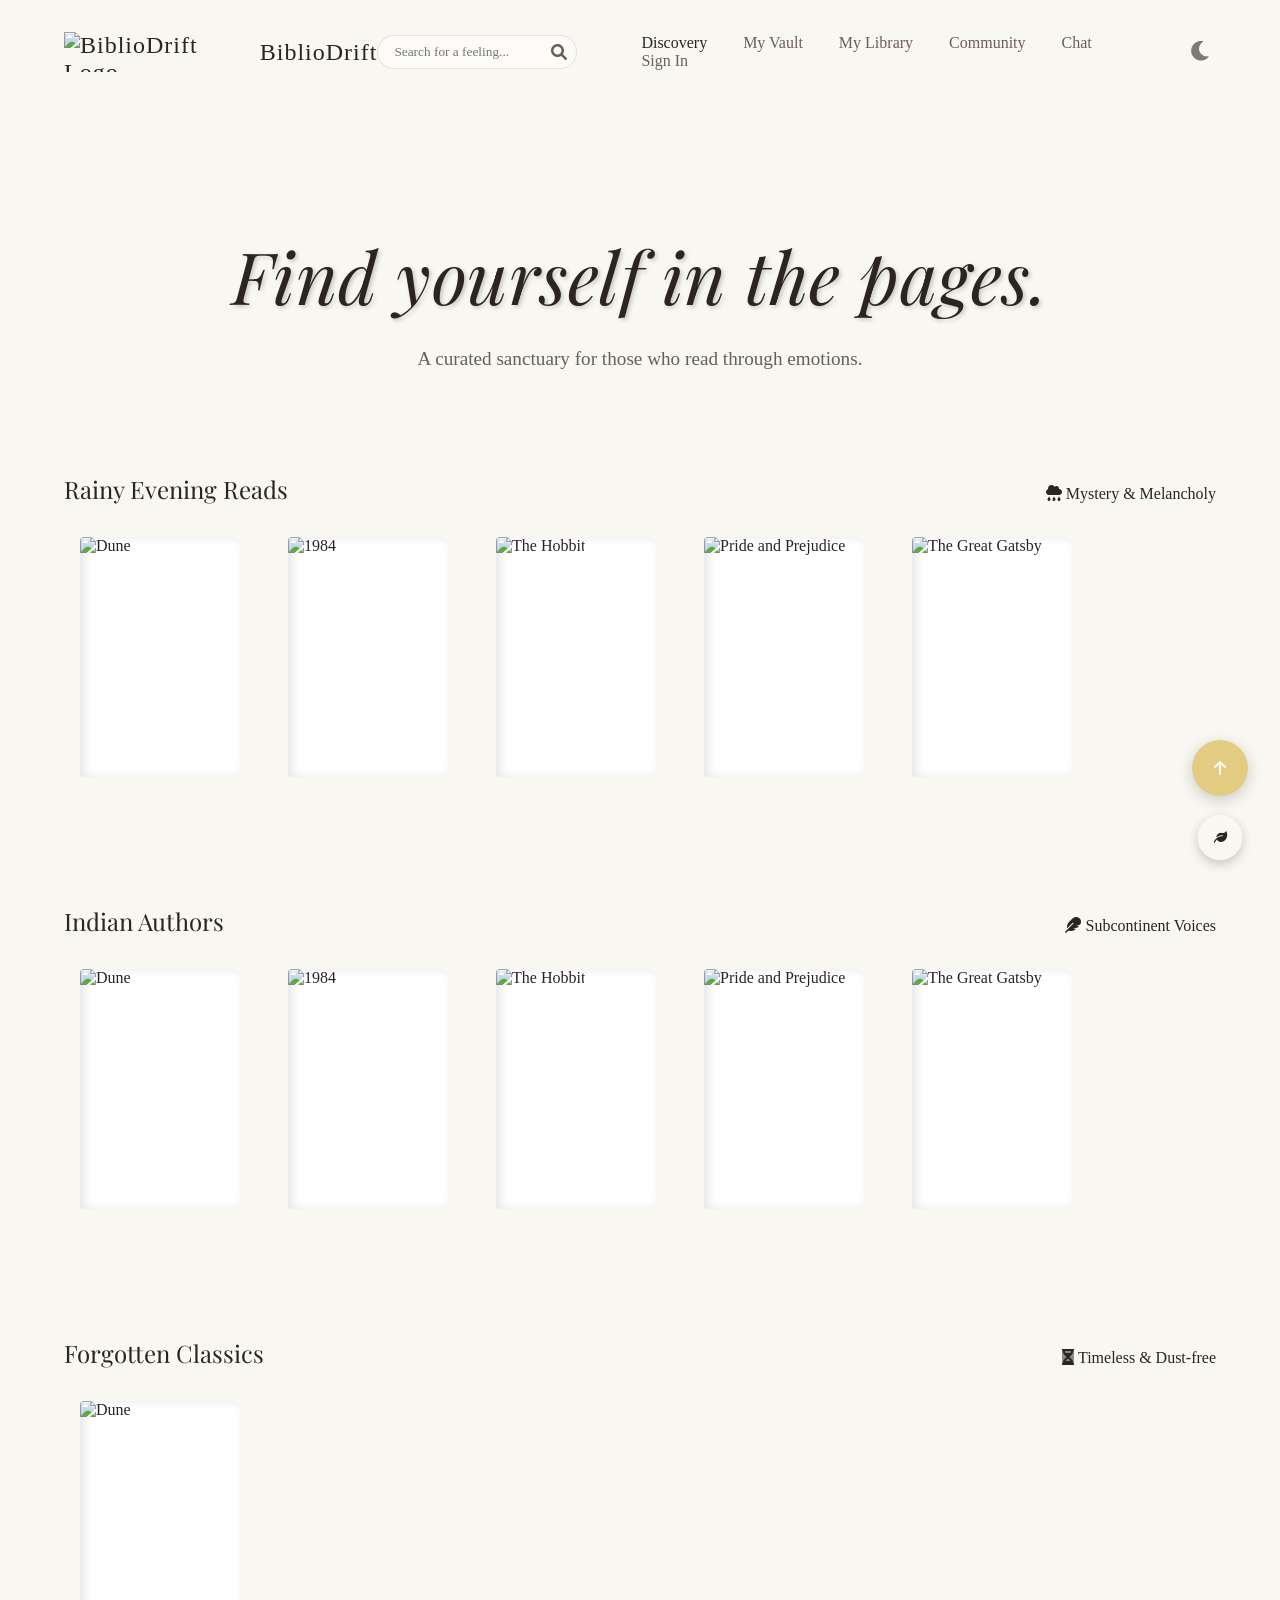
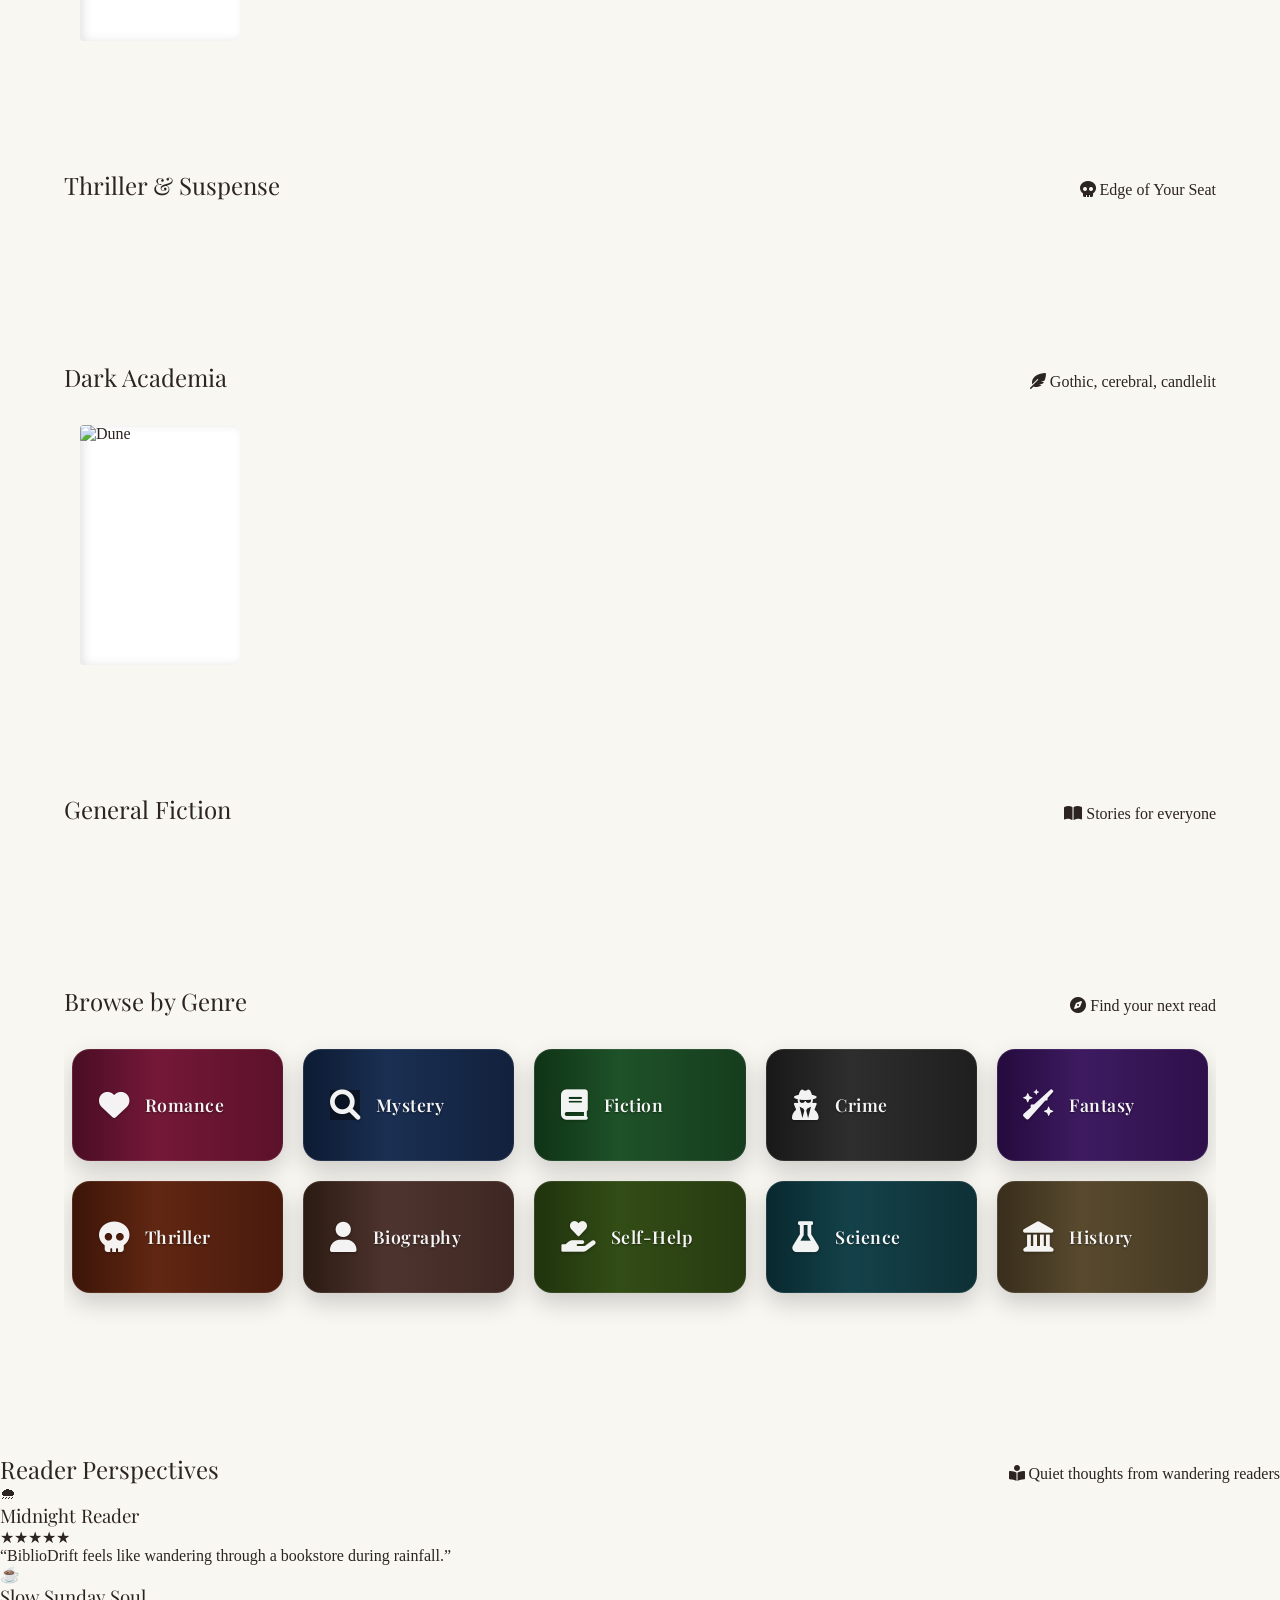
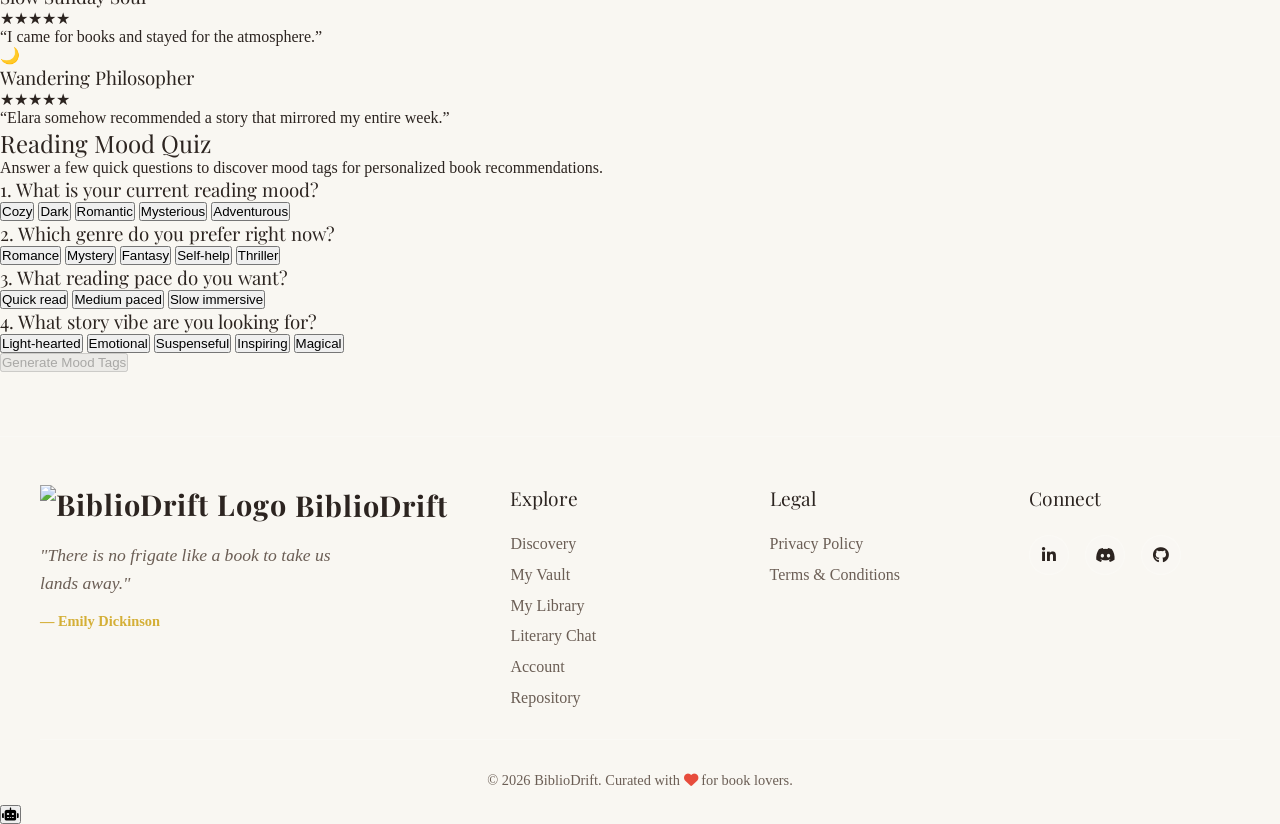
==== commit bdb7d199: "Merge branch 'main' into feat/shareable-book-card" ====
--- a/frontend/pages/index.html
+++ b/frontend/pages/index.html
@@ -119,6 +119,10 @@
           <span class="tooltip-text"><i class="fa-solid fa-book"></i> My Library</span>
         </div>
         <div class="tooltip">
+           <a href="community-stories.html">Community</a>
+           <span class="tooltip-text"><i class="fa-solid fa-pen-nib"></i> Community Stories</span>
+        </div>
+        <div class="tooltip">
           <a href="chat.html">Chat</a>
           <span class="tooltip-text"><i class="fa-solid fa-comments"></i> Chat</span>
         </div>
@@ -159,7 +163,59 @@
     </section>
 
     <!-- Curated Sections -->
-    <div id="dynamic-shelves-container"></div>
+    <section class="curated-section">
+      <div class="section-header">
+        <h2>Rainy Evening Reads</h2>
+        <span><i class="fa-solid fa-cloud-rain"></i> Mystery & Melancholy</span>
+      </div>
+      <div class="curated-row" id="row-rainy"></div>
+    </section>
+
+    <section class="curated-section">
+      <div class="section-header">
+        <h2>Indian Authors</h2>
+        <span><i class="fa-solid fa-feather"></i> Subcontinent Voices</span>
+      </div>
+      <div class="curated-row" id="row-indian"></div>
+    </section>
+
+    <section class="curated-section">
+      <div class="section-header">
+        <h2>Forgotten Classics</h2>
+        <span><i class="fa-solid fa-hourglass"></i> Timeless & Dust-free</span>
+      </div>
+      <div class="curated-row" id="row-classics"></div>
+    </section>
+
+    <section class="curated-section">
+      <div class="section-header">
+        <h2>Thriller & Suspense</h2>
+        <span><i class="fa-solid fa-skull"></i> Edge of Your Seat</span>
+      </div>
+    <div class="curated-row" id="row-thriller"></div>
+    </section>
+
+      
+    
+     
+      
+    
+
+    <section class="curated-section">
+      <div class="section-header">
+        <h2>Dark Academia</h2>
+        <span><i class="fa-solid fa-feather-pointed"></i> Gothic, cerebral, candlelit</span>
+      </div>
+      <div class="curated-row" id="row-dark-academia"></div>
+    </section>
+
+    <section class="curated-section">
+      <div class="section-header">
+        <h2>General Fiction</h2>
+        <span><i class="fa-solid fa-book-open"></i> Stories for everyone</span>
+      </div>
+      <div class="curated-row" id="row-fiction"></div>
+    </section>
 
     <!-- Genre Grid Section -->
     <section class="curated-section genre-section">
@@ -235,6 +291,7 @@
   </main>
 <section class="reader-perspectives">
 
+
   <div class="section-header">
     <h2>Reader Perspectives</h2>
     <span>
@@ -293,6 +350,72 @@
   </div>
 
 </section>
+
+    <!-- Reading mood quiz section -->
+    <section class="reading-mood-quiz" id="readingMoodQuiz">
+      <div class="quiz-container">
+        <h2>Reading Mood Quiz</h2>
+        <p>
+          Answer a few quick questions to discover mood tags for personalized book
+          recommendations.
+        </p>
+
+        <div class="quiz-question">
+          <h3>1. What is your current reading mood?</h3>
+          <div class="quiz-options" data-question="mood">
+            <button type="button" data-value="cozy">Cozy</button>
+            <button type="button" data-value="dark">Dark</button>
+            <button type="button" data-value="romantic">Romantic</button>
+            <button type="button" data-value="mysterious">Mysterious</button>
+            <button type="button" data-value="adventurous">Adventurous</button>
+          </div>
+        </div>
+
+        <div class="quiz-question">
+          <h3>2. Which genre do you prefer right now?</h3>
+          <div class="quiz-options" data-question="genre">
+            <button type="button" data-value="romance">Romance</button>
+            <button type="button" data-value="mystery">Mystery</button>
+            <button type="button" data-value="fantasy">Fantasy</button>
+            <button type="button" data-value="self-help">Self-help</button>
+            <button type="button" data-value="thriller">Thriller</button>
+          </div>
+        </div>
+
+        <div class="quiz-question">
+          <h3>3. What reading pace do you want?</h3>
+          <div class="quiz-options" data-question="pace">
+            <button type="button" data-value="quick-read">Quick read</button>
+            <button type="button" data-value="medium-paced">Medium paced</button>
+            <button type="button" data-value="slow-immersive">Slow immersive</button>
+          </div>
+        </div>
+
+        <div class="quiz-question">
+          <h3>4. What story vibe are you looking for?</h3>
+          <div class="quiz-options" data-question="vibe">
+            <button type="button" data-value="light-hearted">Light-hearted</button>
+            <button type="button" data-value="emotional">Emotional</button>
+            <button type="button" data-value="suspenseful">Suspenseful</button>
+            <button type="button" data-value="inspiring">Inspiring</button>
+            <button type="button" data-value="magical">Magical</button>
+          </div>
+        </div>
+
+        <button type="button" id="generateMoodTags" class="generate-tags-btn" disabled>
+          Generate Mood Tags
+        </button>
+
+        <div class="quiz-results" id="quizResults" hidden>
+          <h3>Your Reading Mood Tags</h3>
+          <div class="mood-tags" id="moodTags"></div>
+          <button type="button" id="retakeQuiz" class="retake-quiz-btn">
+            Retake Quiz
+          </button>
+        </div>
+      </div>
+    </section>
+
 
   <!--The footer is being called usingt footer.js.-->
   <script src="../js/config.js"></script>
@@ -304,7 +427,6 @@
   <script src="../script/header-scroll.js"></script>
   <script src="../js/theme-manager.js"></script>
   <script src="../js/ambient.js"></script>
-
 
   <!-- Back to Top Button -->
   <button id="backToTop" class="btn-icon back-to-top" title="Back to Top"
--- a/frontend/css/style.css
+++ b/frontend/css/style.css
@@ -1,6654 +1,4855 @@
-:root {
-    /* Day Theme (Default) */
-    --bg-color: #f9f7f2;
-    --header-bg: rgba(249, 247, 242, 0.8);
-    --text-main: #2c2420;
-    --text-muted: #4a3f35;
-    /* Darker for better contrast */
-    --accent-gold: #d4af37;
-    --wood-dark: #5d4037;
-    --wood-light: #8d6e63;
-    --glass-bg: rgba(255, 255, 255, 0.1);
-    --glass-border: rgba(255, 255, 255, 0.2);
-    --shadow-soft: 0 10px 30px rgba(0, 0, 0, 0.05);
-    --shadow-panel: 0 18px 45px rgba(44, 36, 32, 0.12);
-    --input-bg: rgba(255, 255, 255, 0.5);
-    --input-border: rgba(0, 0, 0, 0.1);
-    --book-bg: #fff;
-    --paper-color: #fffdf9;
-    --nav-active-color: #3a241c;
-    --nav-active-ring: rgba(58, 36, 28, 0.18);
-    --surface-panel: rgba(255, 255, 255, 0.72);
-    --surface-elevated: rgba(255, 255, 255, 0.92);
-    --surface-soft: rgba(255, 255, 255, 0.58);
-    --control-border: rgba(93, 64, 55, 0.14);
-    --control-focus-ring: rgba(212, 175, 55, 0.24);
-    --control-hover: rgba(255, 255, 255, 0.96);
-    --radius-panel: 24px;
-    --radius-control: 18px;
-
-    /* Vibe Colors */
-    --vibe-mystery: #78909c;
-    --vibe-romance: #ef9a9a;
-    --vibe-classic: #a1887f;
-
-    /* Dimensions */
-    --book-width: 160px;
-    --book-height: 240px;
-
-    --book-thick: 40px;
-
-    /* New Brand/UI Variables */
-    --border-radius-soft: 12px;
-    --shadow-hover: 0 15px 35px rgba(0, 0, 0, 0.15);
-}
-
-/* Fix: WCAG AA Contrast Floor - Issue #534 */
-.glass-panel,
-.book-tooltip,
-.book-detail-modal,
-[class*="glass"] {
-    background: rgba(0, 0, 0, 0.45) !important;
-    backdrop-filter: blur(12px);
-    -webkit-backdrop-filter: blur(12px);
-}
-
-[data-theme="night"] {
-    /* Night Theme (Dark Wood) */
-    --bg-color: #1e1a18;
-    --header-bg: rgba(30, 26, 24, 0.85);
-    --text-main: #e0d5cb;
-    --text-muted: #d5c7bc;
-    /* Lighter for better contrast on dark */
-    --accent-gold: #fccb4e;
-    --wood-dark: #3e2723;
-    --wood-light: #5d4037;
-    --glass-bg: rgba(0, 0, 0, 0.3);
-    --glass-border: rgba(255, 255, 255, 0.05);
-    --shadow-soft: 0 10px 40px rgba(0, 0, 0, 0.4);
-    --shadow-panel: 0 18px 45px rgba(0, 0, 0, 0.45);
-    --input-bg: rgba(0, 0, 0, 0.2);
-    --input-border: rgba(255, 255, 255, 0.1);
-    --book-bg: #2c2420;
-    --paper-color: #e0d5cb;
-    /* Overrides */
-    --shadow-hover: 0 15px 45px rgba(0, 0, 0, 0.5);
-    --nav-active-color: #fff2df;
-    --nav-active-ring: rgba(255, 242, 223, 0.22);
-    --surface-panel: rgba(19, 16, 14, 0.74);
-    --surface-elevated: rgba(34, 28, 25, 0.92);
-    --surface-soft: rgba(255, 255, 255, 0.06);
-    --control-border: rgba(255, 255, 255, 0.1);
-    --control-focus-ring: rgba(252, 203, 78, 0.24);
-    --control-hover: rgba(255, 255, 255, 0.1);
-}
-
-* {
-    box-sizing: border-box;
-    margin: 0;
-    padding: 0;
-}
-
-/* Smooth core animation and hover transitions for interactive elements */
-button,
-input,
-select,
-textarea,
-.search-input,
-.action-btn,
-.suggestion-btn,
-.send-btn,
-.btn-primary,
-.close-modal-btn,
-.close-genre-modal,
-.genre-card,
-.book-rec-item {
-    transition:
-        background-color 0.25s ease,
-        color 0.25s ease,
-        border-color 0.25s ease,
-        box-shadow 0.25s ease,
-        transform 0.25s ease,
-        opacity 0.2s ease;
-}
-
-html {
-    scroll-behavior: smooth;
-    transition: background-color 0.4s ease, color 0.4s ease;
-}
-
-body {
-    background-color: var(--bg-color);
-    color: var(--text-main);
-    font-family: "Georgia", serif;
-    /* Classic serif for books */
-    overflow-x: hidden;
-    min-height: 100vh;
-    display: flex;
-    flex-direction: column;
-    transition: background-color 0.4s ease, color 0.4s ease, border-color 0.4s ease, box-shadow 0.4s ease;
-}
-
-main {
-    flex: 1;
-}
-
-/* Explicit night-mode overrides — bulletproof fallback */
-[data-theme="night"] body,
-html[data-theme="night"],
-html[data-theme="night"] body {
-    background-color: #1e1a18 !important;
-    color: #fff5f5 !important;
-}
-
-[data-theme="night"] header {
-    background: rgba(30, 26, 24, 0.85) !important;
-    backdrop-filter: blur(25px);
-    border-bottom: 1px solid rgba(255, 255, 255, 0.15);
-}
-
-[data-theme="night"] .search-input,
-[data-theme="night"] input {
-    background: rgba(0, 0, 0, 0.2) !important;
-    color: #e0d5cb !important;
-    border-color: rgba(255, 255, 255, 0.1) !important;
-}
-
-
-/* Global Wooden Scrollbar Styling */
-::-webkit-scrollbar {
-    width: 12px;
-}
-
-::-webkit-scrollbar-track {
-    background: var(--bg-color);
-}
-
-::-webkit-scrollbar-thumb {
-    background: linear-gradient(180deg, var(--wood-dark), var(--wood-light));
-    border-radius: 6px;
-    border: 2px solid var(--bg-color);
-}
-
-::-webkit-scrollbar-thumb:hover {
-    background: linear-gradient(180deg, var(--wood-light), var(--wood-dark));
-    box-shadow: inset 0 0 6px rgba(0, 0, 0, 0.3);
-}
-
-h1,
-h2,
-h3 {
-    font-weight: normal;
-    font-family: "Playfair Display", serif;
-    /* Elegant headings */
-}
-
-/* --- Layout --- */
-header {
-    padding: 1.5rem 4rem;
-    display: flex;
-    justify-content: space-between;
-    align-items: center;
-    position: sticky;
-    top: 0;
-    z-index: 100;
-    background: var(--header-bg);
-    backdrop-filter: blur(25px);
-    -webkit-backdrop-filter: blur(25px);
-    border-bottom: 1px solid rgba(0, 0, 0, 0.15);
-    /* Subtly deeper bottom border */
-    transition: background-color 0.4s ease, color 0.4s ease, backdrop-filter 0.4s ease, border-color 0.4s ease;
-}
-
-.header-controls {
-    display: flex;
-    align-items: center;
-    gap: 2rem;
-}
-
-.search-bar {
-    position: relative;
-    display: flex;
-    align-items: center;
-}
-
-.search-input {
-    background: var(--input-bg);
-    border: 1px solid var(--input-border);
-    padding: 0.5rem 1rem;
-    border-radius: 20px;
-    font-family: "Georgia", serif;
-    width: 200px;
-    transition: all 0.4s ease;
-    outline: none;
-    color: var(--text-main);
-}
-
-.search-input:hover,
-.search-input:focus {
-    background: var(--book-bg);
-    border-color: rgba(212, 175, 55, 0.35);
-}
-
-.search-input:focus {
-    width: 300px;
-    box-shadow: 0 0 0 4px rgba(212, 175, 55, 0.14);
-}
-
-.search-icon {
-    position: absolute;
-    right: 10px;
-    color: var(--text-muted);
-    cursor: pointer;
-    transition: color 0.3s ease;
-}
-
-.search-icon:hover {
-    color: var(--text-main);
-}
-
-.logo {
-    font-size: 1.5rem;
-    letter-spacing: 1px;
-    color: var(--text-main);
-    text-decoration: none;
-    display: flex;
-    align-items: center;
-    gap: 0.5rem;
-}
-
-.nav-links {
-    display: flex;
-    flex-wrap: wrap;
-    gap: 1rem 2rem;
-    align-items: center;
-}
-
-.nav-links a {
-    text-decoration: none;
-    color: var(--text-muted);
-    transition: color 0.3s ease, border-color 0.3s ease, font-weight 0.3s ease;
-    display: inline-block;
-    border-bottom: 4px solid transparent;
-    padding-bottom: 8px;
-}
-
-.nav-links a:hover,
-.nav-links a.active {
-    color: var(--text-main);
-    font-weight: 800;
-    border-bottom-color: var(--accent-gold);
-}
-
-/* Hide active underline if another link is hovered */
-.nav-links:hover a.active:not(:hover) {
-    border-bottom-color: transparent;
-    color: var(--text-muted);
-    font-weight: normal;
-}
-
-/* === ANIMATED HOVER TOOLTIPS FOR NAVIGATION (NEW) === */
-.tooltip {
-    position: relative;
-    display: inline-block;
-}
-
-.tooltip-text {
-    display: none;
-}
-
-.tooltip-text::after {
-    display: none;
-}
-
-.tooltip:hover .tooltip-text {
-    display: none;
-}
-
-/* Prevent tooltip from going off right edge for the last element */
-.nav-links .tooltip:last-child .tooltip-text {
-    left: auto;
-    right: 0;
-    transform: translateX(0%) scale(0.95) translateY(6px);
-}
-
-.nav-links .tooltip:last-child:hover .tooltip-text {
-    transform: translateX(0%) scale(1) translateY(0);
-}
-
-.nav-links .tooltip:last-child .tooltip-text::after {
-    left: auto;
-    right: 15px;
-    transform: rotate(45deg);
-}
-
-.tooltip-text i {
-    display: none;
-}
-
-main {
-    padding: 2rem 4rem;
-    max-width: 1400px;
-    margin: 0 auto;
-    width: 100%;
-    overflow-x: hidden;
-}
-
-/* Strong accessible focus states for keyboard navigation */
-button:focus-visible,
-.search-input:focus-visible,
-input:focus-visible,
-textarea:focus-visible,
-select:focus-visible,
-.action-btn:focus-visible,
-.suggestion-btn:focus-visible,
-.send-btn:focus-visible,
-.btn-primary:focus-visible,
-.close-modal-btn:focus-visible,
-.close-genre-modal:focus-visible,
-.genre-card:focus-visible,
-.book-rec-item:focus-visible {
-    outline: 3px solid rgba(212, 175, 55, 0.35);
-    outline-offset: 2px;
-}
-
-select,
-.dropdown {
-    transition: background-color 0.28s ease, border-color 0.28s ease, box-shadow 0.28s ease, color 0.28s ease;
-}
-
-select:focus,
-.dropdown:focus,
-input:focus,
-textarea:focus {
-    box-shadow: 0 0 0 4px rgba(212, 175, 55, 0.12);
-    border-color: rgba(212, 175, 55, 0.35);
-}
-
-/* --- Hero --- */
-.hero {
-    text-align: center;
-    padding: 6rem 1rem;
-    animation: heroFade 1s ease-out;
-}
-
-@keyframes heroFade {
-    from {
-        opacity: 0;
-        transform: translateY(15px);
-    }
-
-    to {
-        opacity: 1;
-        transform: translateY(0);
-    }
-}
-
-
-.hero h1 {
-    font-size: clamp(2.5rem, 8vw, 4.5rem);
-    margin-bottom: 1.5rem;
-    font-style: italic;
-    line-height: 1.2;
-    letter-spacing: 0.5px;
-    text-shadow: 2px 2px 4px rgba(0, 0, 0, 0.2);
-}
-
-.hero p {
-    color: var(--text-muted);
-    font-size: 1.2rem;
-    line-height: 1.8;
-    max-width: 55ch;
-    margin: 0 auto;
-}
-
-/* --- Curated Tables (Horizontal Scroll) --- */
-.curated-section {
-    margin-bottom: 6rem;
-    width: 100%;
-    overflow-x: hidden;
-}
-
-.section-header {
-    margin: 0 1rem 0.5rem 1rem;
-    display: flex;
-    justify-content: space-between;
-    align-items: baseline;
-    flex-wrap: wrap;
-    gap: 1rem;
-}
-
-.curated-row {
-    display: flex;
-    gap: 3rem;
-    padding: 2rem 1rem;
-    overflow-x: auto;
-    overflow-y: hidden;
-    /* Allow horizontal scrolling on mobile */
-    perspective: 1000px;
-    -webkit-overflow-scrolling: touch;
-    scroll-behavior: smooth;
-    flex-wrap: nowrap;
-}
-
-/* --- 3D Book Component --- */
-.book-scene {
-    width: var(--book-width);
-    height: var(--book-height);
-    perspective: 1000px;
-    cursor: pointer;
-    flex-shrink: 0;
-    min-width: var(--book-width);
-}
-
-.book {
-    width: 100%;
-    height: 100%;
-    position: relative;
-    transform-style: preserve-3d;
-    /* Bouncy cozy feel */
-    transform-origin: center center -20px;
-    /* Pivot inside the book */
-    animation: floatIn 0.8s ease-out backwards;
-}
-
-@keyframes floatIn {
-    from {
-        opacity: 0;
-        transform: translateY(50px) scale(0.9);
-    }
-
-    to {
-        opacity: 1;
-        transform: translateY(0) scale(1);
-    }
-}
-
-.book.flipped {
-    transform: rotateY(180deg) scale(1.2) translateZ(50px);
-    /* Expand and bring closer */
-    z-index: 100;
-}
-
-/* Book Faces */
-.book__face {
-    position: absolute;
-    width: 100%;
-    height: 100%;
-    backface-visibility: hidden;
-    /* Hide back when front is clear */
-    border-radius: var(--border-radius-soft);
-    box-shadow: var(--shadow-soft);
-    transition: box-shadow 0.3s ease, transform 0.3s ease;
-}
-
-.book__face--front {
-    background: var(--book-bg);
-    transform: rotateY(0deg);
-    z-index: 2;
-}
-
-.book__face--front img {
-    width: 100%;
-    height: 100%;
-    object-fit: cover;
-    border-radius: 4px 8px 8px 4px;
-}
-
-.book__face--back {
-    transform: rotateY(180deg);
-    background: var(--paper-color);
-    /* Paper color */
-    padding: 1.5rem;
-    display: flex;
-    flex-direction: column;
-    justify-content: space-between;
-    border: 1px solid var(--glass-border);
-    z-index: 1;
-    color: #2c2420;
-    /* Keep text dark for paper feel even in night mode */
-}
-
-/* The Spine */
-.book__face--spine {
-    position: absolute;
-    width: var(--book-thick);
-    height: 100%;
-    left: 0;
-    top: 0;
-    transform: rotateY(-90deg) translateZ(calc(var(--book-thick) / 2));
-}
-
-/* Improved 3D Box Model */
-/* Re-defining .book for proper thickness volume */
-.book {
-    transform-origin: center center -20px;
-    /* Pivot inside the book */
-}
-
-.book__face--front {
-    transform: translateZ(20px);
-}
-
-.book__face--back {
-    transform: rotateY(180deg) translateZ(20px);
-}
-
-.book__face--spine {
-    width: 40px;
-    height: 100%;
-    background: #333;
-    /* Default spine color */
-    transform: rotateY(-90deg) translateZ(20px);
-    /* Adjust positioning to be flush left of front face */
-    left: -20px;
-    /* Half thickness */
-}
-
-.book__face--right {
-    /* Pages */
-    width: 40px;
-    height: 100%;
-    background: linear-gradient(to right, #fff, #f0f0f0 20%, #fff 40%);
-    transform: rotateY(90deg) translateZ(140px);
-    /* Width - half thickness */
-    left: auto;
-    right: -20px;
-}
-
-/* Hover Effect: Pull out */
-.book-scene:hover .book:not(.flipped) {
-    transform: translateZ(30px) translateY(-10px) rotateY(-10deg);
-    filter: drop-shadow(var(--shadow-hover));
-}
-
-.book-scene:hover .book__face {
-    box-shadow: var(--shadow-hover);
-}
-
-/* Glassmorphism Overlay (Quick view) */
-.glass-overlay {
-    position: absolute;
-    bottom: 10px;
-    left: 10px;
-    right: 10px;
-    background: rgba(255, 255, 255, 0.7);
-    backdrop-filter: blur(8px);
-    padding: 0.5rem;
-    border-radius: 6px;
-    opacity: 0;
-    transform: translateY(10px);
-    transition: all 0.3s ease;
-    pointer-events: none;
-    /* Let clicks pass to book */
-}
-
-.book-scene:hover .glass-overlay {
-    opacity: 1;
-    transform: translateY(0);
-}
-
-/* Back of book content */
-.handwritten-note {
-    font-family: "Courier New", Courier, monospace;
-    /* Placeholder for handwriting font */
-    color: var(--text-muted);
-    font-size: 0.9rem;
-    line-height: 1.4;
-    background: #fffdc2;
-    padding: 10px;
-    transform: rotate(-2deg);
-    box-shadow: 2px 2px 5px rgba(0, 0, 0, 0.1);
-    margin-bottom: 1rem;
-}
-
-/* Read details Button */
-.read-details-btn {
-    background-color: #3e2723;
-    color: #fffdf9;
-    border: 1px solid var(--accent-gold);
-    padding: 6px 16px;
-    border-radius: 6px;
-    font-family: 'Playfair Display', 'Georgia', serif;
-    font-size: 0.82rem;
-    cursor: pointer;
-    display: flex;
-    align-items: center;
-    justify-content: center;
-    gap: 6px;
-    margin: 8px auto 14px auto;
-    width: 96%;
-    box-shadow: 0 3px 6px rgba(0, 0, 0, 0.15);
-    transition: background-color 0.2s ease-in-out;
-    white-space: nowrap;
-}
-
-.read-details-btn:hover {
-    background-color: #5d4037;
-}
-
-.book__face--back .book-actions {
-    justify-content: space-around;
-    padding: 0 10px;
-    width: 100%;
-    margin-bottom: -6px;
-}
-
-.book-actions {
-    display: flex;
-    gap: 0.35rem;
-    justify-content: center;
-    align-items: center;
-    width: 100%;
-}
-
-.btn-icon {
-    border: none;
-    background: none;
-    cursor: pointer;
-    font-size: 1rem;
-    padding: 0.15rem 0.25rem;
-    opacity: 0.6;
-    transition: opacity 0.2s, transform 0.12s;
-}
-
-.btn-icon:hover {
-    opacity: 1;
-    transform: scale(1.08);
-}
-
-/* --- Virtual Shelves --- */
-.shelves-container {
-    width: 100%;
-    overflow-x: hidden;
-    display: flex;
-    flex-direction: column;
-    gap: 4rem;
-    padding: 2rem 0;
-}
-
-.shelf-row {
-    position: relative;
-    padding: 0 2rem 1.5rem 2rem;
-    /* Realistic Wood Texture Gradient */
-    background:
-        repeating-linear-gradient(90deg,
-            transparent 0,
-            transparent 4px,
-            rgba(0, 0, 0, 0.02) 5px,
-            transparent 10px),
-        linear-gradient(to bottom, #5d4037 0%, #3e2723 100%);
-    border-bottom: 25px solid #281a15;
-    /* Thicker front lip */
-    border-radius: 4px;
-    box-shadow:
-        0 20px 20px -10px rgba(0, 0, 0, 0.3),
-        inset 0 2px 20px rgba(0, 0, 0, 0.2);
-    display: flex;
-    align-items: flex-end;
-    gap: 1.5rem;
-    /* More spacing for expanded books */
-    min-height: 280px;
-    flex-wrap: nowrap;
-    overflow-x: auto;
-    -webkit-overflow-scrolling: touch;
-}
-
-.shelf-row::after {
-    /* Depth shadow on wall behind books */
-    content: "";
-    position: absolute;
-    bottom: 25px;
-    /* Above bottom lip */
-    left: 0;
-    right: 0;
-    height: 100%;
-    z-index: -1;
-    background: linear-gradient(to bottom,
-            rgba(0, 0, 0, 0.1),
-            rgba(0, 0, 0, 0.4));
-    pointer-events: none;
-}
-
-.shelf-label {
-    position: absolute;
-    top: -20px;
-    left: 0;
-    font-size: 1.2rem;
-    color: var(--wood-light);
-    font-style: italic;
-}
-
-/* --- Mood Analysis Styles --- */
-
-/* Mood Tags on Book Covers */
-.mood-tags {
-    position: absolute;
-    top: 5px;
-    left: 5px;
-    display: flex;
-    flex-direction: column;
-    gap: 2px;
-}
-
-.mood-tag {
-    background: rgba(0, 0, 0, 0.7);
-    color: white;
-    padding: 2px 6px;
-    border-radius: 10px;
-    font-size: 0.7rem;
-    font-weight: bold;
-    text-transform: capitalize;
-}
-
-/* Mood-specific colors */
-.mood-cozy {
-    background: #8d6e63 !important;
-}
-
-.mood-dark {
-    background: #424242 !important;
-}
-
-.mood-mysterious {
-    background: #5e35b1 !important;
-}
-
-.mood-romantic {
-    background: #e91e63 !important;
-}
-
-.mood-adventurous {
-    background: #ff5722 !important;
-}
-
-.mood-melancholy {
-    background: #607d8b !important;
-}
-
-.mood-uplifting {
-    background: #4caf50 !important;
-}
-
-.mood-intense {
-    background: #f44336 !important;
-}
-
-.mood-whimsical {
-    background: #9c27b0 !important;
-}
-
-.mood-thought-provoking {
-    background: #795548 !important;
-}
-
-/* Glass overlay mood tags */
-.glass-mood-tags {
-    margin-top: 0.5rem;
-    display: flex;
-    gap: 0.25rem;
-    flex-wrap: wrap;
-}
-
-.glass-mood-tag {
-    background: rgba(255, 255, 255, 0.3);
-    padding: 1px 4px;
-    border-radius: 8px;
-    font-size: 0.6rem;
-    text-transform: capitalize;
-}
-
-/* Back of book mood analysis */
-.mood-analysis {
-    margin-top: 1rem;
-    padding-top: 0.5rem;
-    border-top: 1px solid rgba(0, 0, 0, 0.1);
-}
-
-.mood-tags-back {
-    display: flex;
-    gap: 0.25rem;
-    flex-wrap: wrap;
-    margin-top: 0.25rem;
-}
-
-.mood-tag-small {
-    background: var(--accent-gold);
-    color: white;
-    padding: 1px 4px;
-    border-radius: 6px;
-    font-size: 0.6rem;
-    text-transform: capitalize;
-}
-
-/* Mood Analysis Modal */
-.mood-modal {
-    position: fixed;
-    top: 0;
-    left: 0;
-    width: 100%;
-    height: 100%;
-    background: rgba(0, 0, 0, 0.7);
-    display: flex;
-    justify-content: center;
-    align-items: center;
-    z-index: 1000;
-    backdrop-filter: blur(5px);
-}
-
-.mood-modal-content {
-    background: var(--book-bg);
-    border-radius: 12px;
-    max-width: 500px;
-    width: 90%;
-    max-height: 80vh;
-    overflow-y: auto;
-    box-shadow: var(--shadow-soft);
-    border: 1px solid var(--glass-border);
-    display: flex;
-    flex-direction: column;
-}
-
-.mood-modal-header {
-    padding: 1.5rem;
-    border-bottom: 1px solid var(--glass-border);
-    display: flex;
-    justify-content: space-between;
-    align-items: center;
-}
-
-.mood-modal-header h3 {
-    margin: 0;
-    color: var(--text-main);
-}
-
-.close-modal {
-    background: none;
-    border: none;
-    font-size: 1.5rem;
-    cursor: pointer;
-    color: var(--text-muted);
-    padding: 0;
-    width: 30px;
-    height: 30px;
-    display: flex;
-    align-items: center;
-    justify-content: center;
-}
-
-.close-modal:hover {
-    color: var(--text-main);
-}
-
-.mood-modal-body {
-    padding: 1.5rem;
-}
-
-.mood-section {
-    margin-bottom: 1.5rem;
-}
-
-.mood-section h4 {
-    margin: 0 0 0.5rem 0;
-    color: var(--text-main);
-    font-size: 1rem;
-}
-
-/* Sentiment Bar */
-.sentiment-bar {
-    width: 100%;
-    height: 8px;
-    background: #e0e0e0;
-    border-radius: 4px;
-    overflow: hidden;
-    margin: 0.5rem 0;
-}
-
-.sentiment-fill {
-    height: 100%;
-    background: linear-gradient(to right, #f44336, #ff9800, #4caf50);
-    transition: width 0.3s ease;
-}
-
-/* Large mood tags in modal */
-.mood-tags-large {
-    display: flex;
-    gap: 0.5rem;
-    flex-wrap: wrap;
-}
-
-.mood-tag-large {
-    padding: 0.5rem 1rem;
-    border-radius: 20px;
-    font-size: 0.9rem;
-    font-weight: bold;
-    color: white;
-    text-transform: capitalize;
-}
-
-/* Vibe quote styling */
-.vibe-quote {
-    background: var(--paper-color);
-    padding: 1rem;
-    border-radius: 8px;
-    font-style: italic;
-    color: #2c2420;
-    border-left: 4px solid var(--accent-gold);
-    margin: 0.5rem 0;
-}
-
-/* Mood button in book actions */
-.mood-btn {
-    color: var(--accent-gold) !important;
-}
-
-.mood-btn:hover {
-    color: var(--wood-dark) !important;
-    transform: scale(1.1);
-}
-
-/* Responsive mood modal */
-@media (max-width: 768px) {
-    .mood-modal-content {
-        width: 95%;
-        margin: 1rem;
-    }
-
-    .mood-tags-large {
-        flex-direction: column;
-    }
-
-    .mood-tag-large {
-        text-align: center;
-    }
-}
-
-/* Utilities */
-.hidden {
-    display: none !important;
-}
-
-/* --- Constellation View --- */
-.constellation-container {
-    width: 100%;
-    min-height: 600px;
-    margin-top: 2rem;
-    position: relative;
-    border-radius: 12px;
-    overflow: hidden;
-    animation: fadeIn 0.5s ease;
-}
-
-.view-toggles button {
-    cursor: pointer;
-    transition: all 0.3s ease;
-}
-
-.view-toggles .active-view {
-    box-shadow: 0 4px 15px rgba(0, 0, 0, 0.2);
-    transform: scale(1.05);
-}
-
-.fade-in {
-    animation: fadeIn 1s ease;
-}
-
-@keyframes fadeIn {
-    from {
-        opacity: 0;
-        transform: translateY(10px);
-    }
-
-    to {
-        opacity: 1;
-        transform: translateY(0);
-    }
-}
-
-/* Theme Toggle Button Enhancement */
-#themeToggle {
-    font-size: 1.4rem;
-    color: var(--text-main);
-    cursor: pointer;
-    transition:
-        transform 0.3s ease,
-        color 0.3s ease;
-}
-
-#themeToggle:hover {
-    transform: rotate(15deg) scale(1.1);
-    color: var(--accent-gold);
-}
-
-
-.footer {
-    min-height: 120px;
-    width: 100%;
-    background-color: #222;
-    display: flex;
-    flex-direction: column;
-    justify-content: center;
-    align-items: center;
-    gap: 1.2rem;
-    padding: 2rem 0;
-    margin-top: 4rem;
-}
-
-.social_icons {
-    display: flex;
-    gap: 2rem;
-    z-index: 999;
-}
-
-.social_icons a {
-    color: var(--accent-gold);
-    font-size: 2rem;
-    transition:
-        transform 0.3s ease,
-        color 0.3s ease;
-    text-decoration: none;
-}
-
-.social_icons a:hover {
-    color: white;
-    transform: translateY(-5px);
-}
-
-.reading-progress {
-    margin-top: 0.75rem;
-    opacity: 0.85;
-}
-
-.progress-slider {
-    width: 100%;
-    accent-color: var(--accent-gold);
-}
-
-.reading-progress small {
-    font-size: 0.7rem;
-    opacity: 0.7;
-}
-
-/* --- Glass Modal --- */
-.glass-modal {
-    margin: auto;
-    width: 90%;
-    max-width: 900px;
-    background: transparent;
-    border: none;
-    padding: 0;
-    overflow: visible;
-    max-height: 95vh;
-}
-
-.glass-modal::backdrop {
-    background: rgba(0, 0, 0, 0.4);
-    backdrop-filter: blur(5px);
-}
-
-.modal-content {
-    background: rgba(255, 255, 255, 0.65);
-    backdrop-filter: blur(20px);
-    -webkit-backdrop-filter: blur(20px);
-    border: 1px solid var(--glass-border);
-    border-radius: 20px;
-    box-shadow: 0 25px 50px -12px rgba(0, 0, 0, 0.25);
-    padding: 2.5rem;
-    position: relative;
-    overflow: hidden;
-    overflow-y: auto;
-    animation: modalIn 0.4s cubic-bezier(0.175, 0.885, 0.32, 1.275);
-    max-height: 90vh;
-    color: var(--text-main);
-}
-
-[data-theme="night"] .modal-content {
-    background: rgba(30, 26, 24, 0.8);
-    border: 1px solid rgba(255, 255, 255, 0.1);
-}
-
-@keyframes modalIn {
-    from {
-        opacity: 0;
-        transform: scale(0.9) translateY(20px);
-    }
-
-    to {
-        opacity: 1;
-        transform: scale(1) translateY(0);
-    }
-}
-
-.close-modal-btn {
-    position: absolute;
-    top: 1.5rem;
-    right: 1.5rem;
-    background: var(--glass-bg);
-    border: none;
-    width: 2.5rem;
-    height: 2.5rem;
-    border-radius: 50%;
-    cursor: pointer;
-    font-size: 1.2rem;
-    color: var(--text-muted);
-    transition: all 0.2s;
-    display: flex;
-    justify-content: center;
-    align-items: center;
-    z-index: 10;
-}
-
-.close-modal-btn:hover {
-    background: var(--accent-gold);
-    color: #fff;
-    transform: rotate(90deg);
-}
-
-.modal-body {
-    display: grid;
-    grid-template-columns: 300px 1fr;
-    gap: 3rem;
-}
-
-.modal-media {
-    display: flex;
-    justify-content: center;
-    align-items: center;
-}
-
-.modal-media img {
-    width: 100%;
-    height: auto;
-    border-radius: 12px;
-    box-shadow: 10px 10px 30px rgba(0, 0, 0, 0.2);
-    transform: rotate(-3deg);
-    transition: transform 0.3s;
-}
-
-.modal-media img:hover {
-    transform: rotate(0) scale(1.02);
-}
-
-.modal-info {
-    display: flex;
-    flex-direction: column;
-    gap: 1.5rem;
-}
-
-.modal-info h2 {
-    font-size: 2.5rem;
-    line-height: 1.2;
-    margin-bottom: 0;
-}
-
-.modal-subtitle {
-    font-size: 1.2rem;
-    color: var(--text-muted);
-    font-style: italic;
-    margin-top: -1rem;
-}
-
-/* AI Insight Box */
-.ai-insight-box {
-    background: #fdfaf5;
-    border: 1px solid rgba(212, 175, 55, 0.2);
-    border-left: 4px solid var(--accent-gold);
-    padding: 1.2rem 1.5rem;
-    border-radius: 12px;
-    margin-top: 1.5rem;
-    box-shadow: 0 2px 8px rgba(0, 0, 0, 0.03);
-}
-
-#modal-ai-note {
-    font-family: "Georgia", serif;
-    font-style: italic;
-    color: var(--text-main) !important;
-    line-height: 1.6;
-    font-size: 1.05rem;
-    display: block;
-}
-
-[data-theme="night"] .ai-insight-box {
-    background: linear-gradient(135deg,
-            rgba(255, 255, 255, 0.05),
-            rgba(0, 0, 0, 0.2));
-}
-
-.ai-insight-box::before {
-    content: "";
-    position: absolute;
-    top: 0;
-    left: 0;
-    right: 0;
-    height: 2px;
-    background: linear-gradient(90deg,
-            transparent,
-            var(--accent-gold),
-            transparent);
-    opacity: 0.5;
-}
-
-.ai-header {
-    display: flex;
-    align-items: center;
-    gap: 0.8rem;
-    font-family: "Courier New", monospace;
-    /* Tech feel */
-    font-weight: bold;
-    color: var(--accent-gold);
-    margin-bottom: 1rem;
-    text-transform: uppercase;
-    letter-spacing: 1px;
-    font-size: 0.9rem;
-}
-
-#modal-summary {
-    line-height: 1.6;
-    color: var(--text-main);
-}
-
-/* Theme-safe modal sub-elements */
-.modal-section-title,
-.purchase-header,
-.purchase-links-box,
-.emotion-tagging-section {
-    color: var(--text-main);
-}
-
-.emotion-tag {
-    display: inline-flex;
-    align-items: center;
-    gap: 5px;
-    padding: 5px 12px;
-    border-radius: 20px;
-    font-size: 0.82rem;
-    cursor: pointer;
-    border: 1px solid var(--control-border);
-    background: var(--surface-soft);
-    color: var(--text-main);
-    transition: all 0.2s ease;
-    margin: 3px 2px;
-}
-
-.emotion-tag:hover,
-.emotion-tag.active {
-    background: var(--accent-gold);
-    color: #2c2420;
-    border-color: var(--accent-gold);
-}
-
-.modal-actions {
-    margin-top: auto;
-    display: flex;
-    gap: 0.75rem;
-    align-items: center;
-    justify-content: flex-end;
-    flex-wrap: wrap;
-}
-
-.btn-primary {
-    background: var(--text-main);
-    color: var(--bg-color);
-    border: none;
-    padding: 0.8rem 1.25rem;
-    min-height: 44px;
-    min-width: 140px;
-    border-radius: 12px;
-    font-family: "Georgia", serif;
-    font-size: 1.05rem;
-    cursor: pointer;
-    transition: all 0.18s ease;
-    display: flex;
-    align-items: center;
-    gap: 0.6rem;
-}
-
-.btn-primary:hover {
-    background: var(--accent-gold);
-    color: #fff;
-    transform: translateY(-2px);
-    box-shadow: 0 6px 20px rgba(0, 0, 0, 0.12);
-}
-
-/* Preview & Secondary buttons aligned with primary style */
-.btn-preview,
-.btn-secondary {
-    min-height: 44px;
-    min-width: 120px;
-    padding: 0.7rem 1rem;
-    border-radius: 12px;
-    display: inline-flex;
-    align-items: center;
-    gap: 0.6rem;
-    font-family: inherit;
-    font-size: 0.98rem;
-}
-
-.btn-preview {
-    background: transparent;
-    color: var(--text-main);
-    border: 2px solid var(--glass-border);
-}
-
-.btn-preview:hover {
-    background: rgba(212,175,55,0.08);
-    border-color: var(--accent-gold);
-}
-
-.btn-secondary {
-    background: transparent;
-    border: 1px solid var(--glass-border);
-    color: var(--text-main);
-}
-
-.btn-secondary:hover {
-    background: rgba(0,0,0,0.04);
-    transform: translateY(-1px);
-}
-
-/* Accessible focus outlines */
-.btn-primary:focus-visible,
-.btn-preview:focus-visible,
-.btn-secondary:focus-visible {
-    outline: 3px solid rgba(212,175,55,0.18);
-    outline-offset: 3px;
-}
-
-/* Make Add to Library button visually match the Preview button */
-#modal-add-btn {
-    min-height: 44px;
-    min-width: 140px;
-    padding: 0.8rem 1.25rem;
-    border-radius: 12px;
-    display: inline-flex;
-    align-items: center;
-    gap: 0.6rem;
-    background: transparent;
-    border: 2px solid var(--glass-border);
-    color: var(--text-main);
-    font-family: inherit;
-    font-size: 1rem;
-    cursor: pointer;
-    transition: all 0.18s ease;
-}
-
-#modal-add-btn:hover {
-    background: rgba(212,175,55,0.06);
-    border-color: var(--accent-gold);
-    transform: translateY(-1px);
-}
-
-/* When the book is already in the library show a filled accent state */
-#modal-add-btn.library-remove-btn {
-    background: linear-gradient(135deg, var(--accent-gold), #e6c44a);
-    color: var(--wood-dark);
-    border-color: var(--accent-gold);
-    box-shadow: 0 8px 28px rgba(212,175,55,0.18);
-}
-
-#modal-add-btn.library-remove-btn:hover {
-    transform: translateY(-2px);
-}
-
-#modal-add-btn:focus-visible {
-    outline: 3px solid rgba(212,175,55,0.18);
-    outline-offset: 3px;
-}
-
-/* Responsive Modal */
-@media (max-width: 768px) {
-    .modal-body {
-        grid-template-columns: 1fr;
-    }
-
-    .modal-media img {
-        max-width: 200px;
-        transform: rotate(0);
-    }
-
-    .modal-content {
-        padding: 1.5rem;
-    }
-
-    .modal-info h2 {
-        font-size: 1.8rem;
-    }
-
-    .ai-insight-box {
-        padding: 1rem 1.2rem;
-    }
-
-    #modal-ai-note {
-        font-size: 0.95rem;
-    }
-
-    .modal-actions {
-        flex-direction: column;
-        width: 100%;
-    }
-
-    .btn-primary,
-    .btn-secondary,
-    .btn-preview {
-        width: 100%;
-    }
-}
-
-/* ===== CHAT INTERFACE STYLES ===== */
-
-.chat-container {
-    max-width: 900px;
-    margin: 0 auto;
-    height: calc(100vh - 80px);
-    display: flex;
-    flex-direction: column;
-    background: var(--glass-bg);
-    backdrop-filter: blur(20px);
-    border: 1px solid var(--glass-border);
-    border-radius: 20px;
-    overflow: hidden;
-    box-shadow: var(--shadow-soft);
-}
-
-.chat-header {
-    padding: 20px 25px;
-    background: var(--glass-bg);
-    border-bottom: 1px solid var(--glass-border);
-    display: flex;
-    justify-content: space-between;
-    align-items: center;
-}
-
-.bookseller-info {
-    display: flex;
-    align-items: center;
-    gap: 15px;
-}
-
-.bookseller-avatar {
-    width: 50px;
-    height: 50px;
-    background: var(--accent-gold);
-    border-radius: 50%;
-    display: flex;
-    align-items: center;
-    justify-content: center;
-    color: var(--wood-dark);
-    font-size: 20px;
-    box-shadow: 0 4px 15px rgba(212, 175, 55, 0.3);
-}
-
-.bookseller-details h2 {
-    font-family: 'Playfair Display', serif;
-    color: var(--text-main);
-    font-size: 1.4rem;
-    margin-bottom: 4px;
-}
-
-.status {
-    display: flex;
-    align-items: center;
-    gap: 8px;
-    color: var(--text-muted);
-    font-size: 0.9rem;
-}
-
-.status-dot {
-    width: 8px;
-    height: 8px;
-    background: #4caf50;
-    border-radius: 50%;
-    animation: pulse 2s infinite;
-}
-
-@keyframes pulse {
-
-    0%,
-    100% {
-        opacity: 1;
-    }
-
-    50% {
-        opacity: 0.5;
-    }
-}
-
-.chat-actions {
-    display: flex;
-    gap: 10px;
-}
-
-.action-btn {
-    width: 40px;
-    height: 40px;
-    background: var(--glass-bg);
-    border: 1px solid var(--glass-border);
-    border-radius: 10px;
-    color: var(--text-muted);
-    cursor: pointer;
-    transition: all 0.3s ease;
-    display: flex;
-    align-items: center;
-    justify-content: center;
-}
-
-.action-btn:hover {
-    background: var(--accent-gold);
-    color: var(--wood-dark);
-    transform: translateY(-2px);
-}
-
-.chat-messages {
-    flex: 1;
-    overflow-y: auto;
-    padding: 20px 25px;
-    display: flex;
-    flex-direction: column;
-    gap: 20px;
-}
-
-.message {
-    display: flex;
-    gap: 12px;
-    max-width: 80%;
-}
-
-.message.user-message {
-    align-self: flex-end;
-    flex-direction: row-reverse;
-}
-
-.message-avatar {
-    width: 35px;
-    height: 35px;
-    border-radius: 50%;
-    display: flex;
-    align-items: center;
-    justify-content: center;
-    font-size: 14px;
-    flex-shrink: 0;
-}
-
-.bookseller-message .message-avatar {
-    background: var(--accent-gold);
-    color: var(--wood-dark);
-}
-
-.user-message .message-avatar {
-    background: var(--wood-light);
-    color: var(--paper-color);
-}
-
-.message-content {
-    flex: 1;
-}
-
-.message-bubble {
-    background: var(--glass-bg);
-    border: 1px solid var(--glass-border);
-    border-radius: 18px;
-    padding: 15px 18px;
-    backdrop-filter: blur(10px);
-    box-shadow: 0 4px 15px rgba(0, 0, 0, 0.1);
-}
-
-.user-message .message-bubble {
-    background: var(--accent-gold);
-    color: var(--wood-dark);
-    border-color: var(--accent-gold);
-}
-
-.message-bubble p {
-    margin-bottom: 8px;
-    line-height: 1.5;
-    color: var(--text-main);
-}
-
-.user-message .message-bubble p {
-    color: var(--wood-dark);
-}
-
-.message-bubble p:last-child {
-    margin-bottom: 0;
-}
-
-.message-time {
-    font-size: 0.75rem;
-    color: var(--text-muted);
-    margin-top: 5px;
-    text-align: left;
-}
-
-.user-message .message-time {
-    text-align: right;
-}
-
-.quick-suggestions {
-    padding: 15px 25px;
-    border-top: 1px solid var(--glass-border);
-    background: var(--glass-bg);
-}
-
-.suggestions-header {
-    font-size: 0.9rem;
-    color: var(--text-muted);
-    margin-bottom: 12px;
-}
-
-.suggestions-list {
-    display: flex;
-    gap: 10px;
-    flex-wrap: wrap;
-}
-
-.suggestion-btn {
-    background: var(--glass-bg);
-    border: 1px solid var(--glass-border);
-    border-radius: 20px;
-    padding: 8px 15px;
-    color: var(--text-main);
-    cursor: pointer;
-    transition: all 0.3s ease;
-    font-size: 0.85rem;
-    display: flex;
-    align-items: center;
-    gap: 6px;
-    backdrop-filter: blur(10px);
-}
-
-.suggestion-btn:hover {
-    background: var(--accent-gold);
-    color: var(--wood-dark);
-    transform: translateY(-2px);
-    box-shadow: 0 4px 15px rgba(212, 175, 55, 0.3);
-}
-
-.chat-input-container {
-    padding: 20px 25px;
-    border-top: 1px solid var(--glass-border);
-    background: var(--glass-bg);
-}
-
-.chat-input-wrapper {
-    display: flex;
-    gap: 12px;
-    align-items: flex-end;
-    background: var(--input-bg);
-    border: 1px solid var(--input-border);
-    border-radius: 20px;
-    padding: 12px 15px;
-    backdrop-filter: blur(10px);
-}
-
-#chatInput {
-    flex: 1;
-    background: transparent;
-    border: none;
-    outline: none;
-    color: var(--text-main);
-    font-size: 1rem;
-    line-height: 1.4;
-    resize: none;
-    min-height: 24px;
-    max-height: 120px;
-    font-family: inherit;
-}
-
-#chatInput::placeholder {
-    color: var(--text-muted);
-}
-
-.send-btn {
-    width: 40px;
-    height: 40px;
-    background: var(--accent-gold);
-    border: none;
-    border-radius: 50%;
-    color: var(--wood-dark);
-    cursor: pointer;
-    transition: all 0.3s ease;
-    display: flex;
-    align-items: center;
-    justify-content: center;
-    flex-shrink: 0;
-}
-
-.send-btn:hover {
-    transform: scale(1.1);
-    box-shadow: 0 4px 15px rgba(212, 175, 55, 0.4);
-}
-
-.send-btn:disabled {
-    opacity: 0.5;
-    cursor: not-allowed;
-    transform: none;
-}
-
-.input-hint {
-    margin-top: 8px;
-    font-size: 0.8rem;
-    color: var(--text-muted);
-    display: flex;
-    align-items: center;
-    gap: 6px;
-}
-
-/* Book Recommendations in Chat */
-.book-recommendation {
-    margin: 15px 0;
-    padding: 15px;
-    background: var(--glass-bg);
-    border: 1px solid var(--glass-border);
-    border-radius: 12px;
-    backdrop-filter: blur(10px);
-}
-
-.book-rec-header {
-    display: flex;
-    justify-content: space-between;
-    align-items: center;
-    margin-bottom: 12px;
-}
-
-.book-rec-title {
-    font-weight: 600;
-    color: var(--text-main);
-    font-size: 0.95rem;
-}
-
-.book-rec-count {
-    font-size: 0.8rem;
-    color: var(--text-muted);
-    background: var(--glass-bg);
-    padding: 4px 8px;
-    border-radius: 10px;
-}
-
-.book-rec-grid {
-    display: grid;
-    grid-template-columns: repeat(auto-fill, minmax(120px, 1fr));
-    gap: 12px;
-}
-
-.book-rec-item {
-    background: var(--glass-bg);
-    border: 1px solid var(--glass-border);
-    border-radius: 8px;
-    padding: 10px;
-    text-align: center;
-    cursor: pointer;
-    transition: all 0.3s ease;
-    backdrop-filter: blur(5px);
-}
-
-.book-rec-item:hover {
-    transform: translateY(-3px);
-    box-shadow: 0 6px 20px rgba(0, 0, 0, 0.15);
-    border-color: var(--accent-gold);
-}
-
-.book-rec-cover {
-    width: 60px;
-    height: 90px;
-    background: var(--book-bg);
-    border-radius: 4px;
-    margin: 0 auto 8px;
-    display: flex;
-    align-items: center;
-    justify-content: center;
-    overflow: hidden;
-    box-shadow: 0 2px 8px rgba(0, 0, 0, 0.1);
-    flex-shrink: 0;
-}
-
-.book-rec-cover img {
-    width: 100%;
-    height: 100%;
-    object-fit: cover;
-}
-
-.book-rec-cover i {
-    font-size: 24px;
-    color: var(--text-muted);
-}
-
-.book-rec-info h4 {
-    font-size: 0.8rem;
-    color: var(--text-main);
-    margin-bottom: 4px;
-    line-height: 1.2;
-    display: -webkit-box;
-    -webkit-line-clamp: 2;
-    line-clamp: 2;
-    -webkit-box-orient: vertical;
-    overflow: hidden;
-}
-
-.book-rec-info p {
-    font-size: 0.7rem;
-    color: var(--text-muted);
-    display: -webkit-box;
-    -webkit-line-clamp: 1;
-    line-clamp: 1;
-    -webkit-box-orient: vertical;
-    overflow: hidden;
-}
-
-/* Emotion Tags & Mood Filtering */
-.emotion-tags-container {
-    display: flex;
-    flex-wrap: wrap;
-    gap: 8px;
-    margin: 12px 0;
-}
-
-.emotion-tag {
-    background: var(--glass-bg);
-    border: 1px solid var(--glass-border);
-    border-radius: 16px;
-    padding: 4px 12px;
-    font-size: 0.75rem;
-    color: var(--text-main);
-    cursor: pointer;
-    transition: all 0.2s ease;
-    display: flex;
-    align-items: center;
-    gap: 6px;
-}
-
-.emotion-tag:hover {
-    background: rgba(255, 255, 255, 0.1);
-    border-color: var(--accent-gold);
-}
-
-.emotion-tag.active {
-    background: var(--accent-gold);
-    color: #000;
-    border-color: var(--accent-gold);
-}
-
-.mood-selector-modal {
-    margin-top: 16px;
-    padding: 16px;
-    background: rgba(0, 0, 0, 0.2);
-    border-radius: 12px;
-    border: 1px solid var(--glass-border);
-}
-
-.mood-selector-title {
-    font-family: 'Playfair Display', serif;
-    font-size: 1rem;
-    margin-bottom: 12px;
-    color: var(--accent-gold);
-}
-
-.mood-grid {
-    display: grid;
-    grid-template-columns: repeat(auto-fill, minmax(100px, 1fr));
-    gap: 10px;
-}
-
-.mood-item {
-    padding: 8px;
-    border-radius: 8px;
-    background: var(--glass-bg);
-    border: 1px solid var(--glass-border);
-    text-align: center;
-    cursor: pointer;
-    transition: transform 0.2s;
-}
-
-.mood-item:hover {
-    transform: scale(1.05);
-    border-color: var(--accent-gold);
-}
-
-.mood-item i {
-    display: block;
-    font-size: 1.2rem;
-    margin-bottom: 4px;
-}
-
-.mood-item span {
-    font-size: 0.7rem;
-    text-transform: uppercase;
-    letter-spacing: 0.5px;
-}
-
-/* Typing Indicator */
-.typing-indicator {
-    display: flex;
-    align-items: center;
-    gap: 12px;
-    max-width: 80%;
-}
-
-.typing-indicator .message-avatar {
-    width: 35px;
-    height: 35px;
-    background: var(--accent-gold);
-    color: var(--wood-dark);
-    border-radius: 50%;
-    display: flex;
-    align-items: center;
-    justify-content: center;
-    font-size: 14px;
-}
-
-.typing-bubble {
-    background: var(--glass-bg);
-    border: 1px solid var(--glass-border);
-    border-radius: 18px;
-    padding: 15px 18px;
-    backdrop-filter: blur(10px);
-    display: flex;
-    align-items: center;
-    gap: 4px;
-}
-
-.typing-dot {
-    width: 8px;
-    height: 8px;
-    background: var(--text-muted);
-    border-radius: 50%;
-    animation: typing 1.4s infinite ease-in-out;
-}
-
-.typing-dot:nth-child(2) {
-    animation-delay: 0.2s;
-}
-
-.typing-dot:nth-child(3) {
-    animation-delay: 0.4s;
-}
-
-@keyframes typing {
-
-    0%,
-    60%,
-    100% {
-        transform: translateY(0);
-        opacity: 0.4;
-    }
-
-    30% {
-        transform: translateY(-10px);
-        opacity: 1;
-    }
-}
-
-/* Responsive Design */
-@media (max-width: 768px) {
-    .chat-container {
-        height: calc(100vh - 60px);
-        border-radius: 0;
-        margin: 0;
-    }
-
-    .chat-header {
-        padding: 15px 20px;
-    }
-
-    .bookseller-details h2 {
-        font-size: 1.2rem;
-    }
-
-    .chat-messages {
-        padding: 15px 20px;
-    }
-
-    .message {
-        max-width: 90%;
-    }
-
-    .suggestions-list {
-        flex-direction: column;
-    }
-
-    .suggestion-btn {
-        justify-content: center;
-    }
-
-    .book-rec-grid {
-        grid-template-columns: repeat(auto-fill, minmax(100px, 1fr));
-        gap: 8px;
-    }
-}
-
-@media (max-width: 480px) {
-    .chat-header {
-        padding: 12px 15px;
-    }
-
-    .bookseller-avatar {
-        width: 40px;
-        height: 40px;
-        font-size: 16px;
-    }
-
-    .bookseller-details h2 {
-        font-size: 1.1rem;
-    }
-
-    .chat-messages {
-        padding: 12px 15px;
-    }
-
-    .chat-input-container {
-        padding: 15px;
-    }
-
-    .book-rec-grid {
-        grid-template-columns: repeat(2, 1fr);
-    }
-}
-
-/* ===== GENRE SECTION STYLES ===== */
-.genre-grid {
-    display: grid;
-
-    grid-template-columns: repeat(auto-fill, minmax(180px, 1fr));
-    gap: 1.25rem;
-    padding: 2rem 0.5rem
-}
-
-/* Genre Card - Vintage Book Spine Look */
-/* Genre Card - Compact Vintage Rectangular Look */
-.genre-card {
-    display: flex;
-    flex-direction: row;
-    /* Horizontal layout */
-    align-items: center;
-    justify-content: flex-start;
-    gap: 1rem;
-    padding: 1.35rem 1.6rem;
-    cursor: pointer;
-    transition: all 0.3s cubic-bezier(0.23, 1, 0.32, 1);
-
-    /* Rectangular Shape */
-    border-radius: 18px;
-    box-shadow: 0 10px 24px rgba(0, 0, 0, 0.18);
-
-    min-height: 112px;
-    position: relative;
-    overflow: hidden;
-    border: 1px solid rgba(255, 255, 255, 0.08);
-    backdrop-filter: blur(10px);
-}
-
-/* Remove gold lines for cleaner small look */
-.genre-card::before,
-.genre-card::after {
-    display: none;
-}
-
-.genre-card i {
-    font-size: 1.9rem;
-    margin-bottom: 0;
-    margin-right: 0;
-    color: rgba(255, 255, 255, 0.95);
-    /* Bright White/Gold */
-    text-shadow: 0 1px 3px rgba(0, 0, 0, 0.3);
-    transition: transform 0.3s ease;
-    flex-shrink: 0;
-}
-
-.genre-card span {
-    font-family: 'Playfair Display', serif;
-    font-size: 1.1rem;
-    font-weight: 600;
-    color: #f5f5f5;
-    text-transform: capitalize;
-    /* Easier to read */
-    letter-spacing: 0.5px;
-    text-shadow: 0 1px 2px rgba(0, 0, 0, 0.5);
-    text-align: left;
-    writing-mode: horizontal-tb;
-    /* Horizontal Text */
-    transform: none;
-    line-height: 1.2;
-}
-
-.genre-card:hover {
-    transform: translateY(-6px);
-    box-shadow: 0 16px 30px rgba(0, 0, 0, 0.28);
-    z-index: 10;
-}
-
-.genre-card:hover i {
-    transform: scale(1.1);
-    color: #fff;
-}
-
-/* Genre Card Colors - Vintage Leather Palette (Deep & Dark) */
-
-/* Romance: Deep Burgundy (Vintage Red) */
-.genre-card[data-genre="romance"] {
-    background: linear-gradient(90deg, #4a0d24 0%, #751838 40%, #5c112a 100%);
-}
-
-/* Mystery: Midnight Navy */
-.genre-card[data-genre="mystery"] {
-    background: linear-gradient(90deg, #0d1b33 0%, #1a2f52 40%, #12213d 100%);
-}
-
-/* Fiction: Classic Dark Green */
-.genre-card[data-genre="fiction"] {
-    background: linear-gradient(90deg, #0f3316 0%, #1e5228 40%, #163d1e 100%);
-}
-
-/* Crime: Charcoal Black */
-.genre-card[data-genre="crime"] {
-    background: linear-gradient(90deg, #181818 0%, #2e2e2e 40%, #1f1f1f 100%);
-}
-
-/* Fantasy: Deep Royal Purple */
-.genre-card[data-genre="fantasy"] {
-    background: linear-gradient(90deg, #240a3d 0%, #3e1b61 40%, #2e104a 100%);
-}
-
-/* Thriller: Burnt Rust/Dark Terracotta */
-.genre-card[data-genre="thriller"] {
-    background: linear-gradient(90deg, #3d1508 0%, #612712 40%, #4a1a0d 100%);
-}
-
-/* Biography: Old Leather Brown */
-.genre-card[data-genre="biography"] {
-    background: linear-gradient(90deg, #2b1b12 0%, #4e342e 40%, #3e2723 100%);
-}
-
-/* Self-Help: Olive Drab */
-.genre-card[data-genre="self-help"] {
-    background: linear-gradient(90deg, #20330d 0%, #334d16 40%, #273b11 100%);
-}
-
-/* Science: Dark Slate/Teal */
-.genre-card[data-genre="science"] {
-    background: linear-gradient(90deg, #08282e 0%, #14424a 40%, #0e3036 100%);
-}
-
-/* History: Worn Bronze/Brown */
-.genre-card[data-genre="history"] {
-    background: linear-gradient(90deg, #382e1c 0%, #594a2e 40%, #453923 100%);
-}
-
-/* Genre Modal Start */
-
-/* Genre Modal */
-.genre-modal {
-    position: fixed;
-    top: 0;
-    left: 0;
-    width: 100%;
-    height: 100%;
-    background: rgba(0, 0, 0, 0.6);
-    backdrop-filter: blur(8px);
-    -webkit-backdrop-filter: blur(8px);
-    border: none;
-    padding: 0;
-    max-width: 100%;
-    max-height: 100%;
-    z-index: 10000;
-}
-
-.genre-modal::backdrop {
-    background: transparent;
-}
-
-.genre-modal-content {
-    background: var(--bg-color);
-    width: 90%;
-    max-width: 1100px;
-    max-height: 85vh;
-    margin: 5vh auto;
-    border-radius: 24px;
-    overflow: hidden;
-    box-shadow: 0 25px 80px rgba(0, 0, 0, 0.3);
-    display: flex;
-    flex-direction: column;
-    color: var(--text-main);
-}
-
-.genre-modal-header {
-    display: flex;
-    justify-content: space-between;
-    align-items: center;
-    padding: 1.5rem 2rem;
-    border-bottom: 1px solid rgba(0, 0, 0, 0.1);
-    background: linear-gradient(to bottom, var(--card-bg), transparent);
-}
-
-.genre-modal-header h2 {
-    font-family: 'Playfair Display', serif;
-    font-size: 1.75rem;
-    color: var(--text-main);
-    margin: 0;
-}
-
-.close-genre-modal {
-    width: 44px;
-    height: 44px;
-    background: transparent;
-    border: 1px solid transparent;
-    font-size: 1.5rem;
-    color: var(--text-muted, rgba(0, 0, 0, 0.6));
-    cursor: pointer;
-    padding: 0;
-    line-height: 1;
-    border-radius: 50%;
-    flex-shrink: 0;
-    aspect-ratio: 1 / 1;
-    display: flex;
-    align-items: center;
-    justify-content: center;
-    transition: all 0.25s cubic-bezier(0.25, 0.46, 0.45, 0.94);
-}
-
-.close-genre-modal:hover {
-    background-color: rgba(220, 53, 69, 0.08);
-    color: #c9302c;
-    transform: scale(1.04);
-}
-
-.close-genre-modal:active {
-    transform: scale(0.96);
-}
-
-[data-theme="night"] .close-genre-modal {
-    background-color: transparent;
-    border: 1px solid transparent;
-    color: rgba(255, 255, 255, 0.7);
-}
-
-[data-theme="night"] .close-genre-modal:hover {
-    background-color: rgba(255, 99, 104, 0.12);
-    border-color: rgba(255, 99, 104, 0.25);
-    color: #ffb3b3;
-    transform: scale(1.04);
-}
-
-.genre-modal-body {
-    padding: 2rem;
-    overflow-y: auto;
-    flex: 1;
-}
-
-/* Genre Books Grid */
-.genre-books-grid {
-    display: grid;
-    grid-template-columns: repeat(auto-fill, minmax(140px, 1fr));
-    gap: 1.5rem;
-    padding: 2rem;
-    perspective: 1000px;
-    justify-items: center;
-    width: 100%;
-    max-width: 100%;
-}
-
-.genre-book-card {
-    background: var(--card-bg);
-    border-radius: 12px;
-    overflow: hidden;
-    transition: all 0.3s ease;
-    cursor: pointer;
-    box-shadow: 0 4px 15px rgba(0, 0, 0, 0.1);
-}
-
-.genre-book-card:hover {
-    transform: translateY(-5px);
-    box-shadow: 0 12px 30px rgba(0, 0, 0, 0.2);
-}
-
-.genre-book-card img {
-    width: 100%;
-    height: 200px;
-    object-fit: cover;
-}
-
-.genre-book-info {
-    padding: 1rem;
-}
-
-.genre-book-info h4 {
-    font-family: 'Playfair Display', serif;
-    font-size: 0.95rem;
-    font-weight: 600;
-    color: var(--text-main);
-    margin: 0 0 0.25rem 0;
-    display: -webkit-box;
-    -webkit-line-clamp: 2;
-    line-clamp: 2;
-    -webkit-box-orient: vertical;
-    overflow: hidden;
-}
-
-.genre-book-info p {
-    font-size: 0.8rem;
-    color: var(--text-secondary);
-    margin: 0;
-}
-
-.genre-loading {
-    grid-column: 1 / -1;
-    display: flex;
-    flex-direction: column;
-    align-items: center;
-    justify-content: center;
-    padding: 3rem;
-    color: var(--text-secondary);
-    gap: 1rem;
-}
-
-.genre-loading i {
-    font-size: 2rem;
-    color: var(--accent-gold);
-}
-
-/* Genre Responsive */
-@media (max-width: 900px) {
-    .genre-grid {
-        grid-template-columns: repeat(auto-fit, minmax(160px, 1fr));
-    }
-}
-
-@media (max-width: 600px) {
-    .genre-grid {
-        grid-template-columns: repeat(auto-fit, minmax(140px, 1fr));
-        gap: 0.9rem;
-    }
-
-    .genre-card {
-        min-height: 96px;
-        padding: 1rem 1rem;
-        gap: 0.85rem;
-    }
-
-    .genre-card i {
-        font-size: 1.5rem;
-    }
-
-    .genre-card span {
-        font-size: 0.85rem;
-    }
-
-    .genre-modal-content {
-        width: 95%;
-        max-height: 90vh;
-        margin: 2.5vh auto;
-    }
-
-    .genre-books-grid {
-        grid-template-columns: repeat(2, 1fr);
-        gap: 1rem;
-    }
-}
-
-/* ===== 3D BOOKSHELF STYLES =====  */
-
-/* Main bookshelf container with perspective */
-.bookshelf-3d-container {
-    perspective: 1200px;
-    perspective-origin: center 40%;
-    padding: 2rem 0;
-    min-height: 400px;
-    display: flex;
-    flex-direction: column;
-}
-
-/* Empty State Placeholder */
-.library-empty-state {
-    text-align: center;
-    padding: 4rem 2rem;
-    background: var(--glass-bg);
-    backdrop-filter: blur(10px);
-    border: 1px solid var(--glass-border);
-    border-radius: 20px;
-    max-width: 600px;
-    margin: 2rem auto;
-    animation: fadeIn 0.8s ease-out;
-    display: flex;
-    flex-direction: column;
-    align-items: center;
-    box-shadow: var(--shadow-soft);
-}
-
-.empty-state-icon {
-    font-size: 4rem;
-    color: var(--accent-gold);
-    margin-bottom: 1.5rem;
-    opacity: 0.8;
-}
-
-.library-empty-state h2 {
-    font-size: 2rem;
-    margin-bottom: 1rem;
-    font-family: 'Playfair Display', serif;
-    font-style: italic;
-}
-
-.library-empty-state p {
-    color: var(--text-muted);
-    font-size: 1.1rem;
-    line-height: 1.6;
-    max-width: 40ch;
-    margin-bottom: 1rem;
-}
-
-/* Individual shelf section */
-.shelf-section-3d {
-    margin-bottom: 4rem;
-    position: relative;
-    padding-top: 2rem;
-    border-top: 4px solid #3e2723;
-}
-
-.shelf-section-3d:first-child {
-    border-top: none;
-    padding-top: 0;
-}
-
-.shelf-section-3d .shelf-label {
-    position: relative;
-    top: auto;
-    left: auto;
-    margin-bottom: 1.5rem;
-    font-size: 1.4rem;
-    color: var(--text-main);
-    font-style: italic;
-    font-family: 'Playfair Display', serif;
-    display: flex;
-    align-items: center;
-    gap: 0.5rem;
-    padding-bottom: 0.5rem;
-    border-bottom: 2px solid #4e342e;
-}
-
-/* 3D Wooden Bookshelf */
-.bookshelf-3d {
-    position: relative;
-    transform-style: preserve-3d;
-    transform: rotateX(2deg);
-    min-height: 350px;
-    padding: 30px 40px 20px;
-    margin: 0 -20px;
-
-    /* Realistic wood texture */
-    background:
-        repeating-linear-gradient(90deg,
-            transparent 0,
-            transparent 3px,
-            rgba(0, 0, 0, 0.03) 3px,
-            transparent 8px),
-        repeating-linear-gradient(0deg,
-            transparent 0,
-            transparent 50px,
-            rgba(0, 0, 0, 0.02) 50px,
-            transparent 100px),
-        linear-gradient(to bottom,
-            #6d4c3d 0%,
-            #5d4037 15%,
-            #4e342e 50%,
-            #3e2723 85%,
-            #2c1810 100%);
-
-    border-radius: 4px;
-    box-shadow:
-        inset 0 5px 15px rgba(0, 0, 0, 0.4),
-        inset 0 -3px 10px rgba(255, 255, 255, 0.05),
-        0 20px 40px rgba(0, 0, 0, 0.3),
-        0 5px 15px rgba(0, 0, 0, 0.2);
-}
-
-/* Back wall of shelf */
-.bookshelf-3d::before {
-    content: '';
-    position: absolute;
-    top: 0;
-    left: 0;
-    right: 0;
-    bottom: 25px;
-    background:
-        linear-gradient(to bottom,
-            rgba(0, 0, 0, 0.3) 0%,
-            rgba(0, 0, 0, 0.1) 100%);
-    border-radius: 4px 4px 0 0;
-    z-index: -1;
-}
-
-/* Front lip of shelf */
-.bookshelf-3d::after {
-    content: '';
-    position: absolute;
-    bottom: 0;
-    left: -5px;
-    right: -5px;
-    height: 25px;
-    background:
-        linear-gradient(to bottom,
-            #4e342e 0%,
-            #3e2723 40%,
-            #2c1810 100%);
-    border-radius: 0 0 6px 6px;
-    box-shadow:
-        0 8px 20px rgba(0, 0, 0, 0.4),
-        inset 0 2px 5px rgba(255, 255, 255, 0.1);
-    transform: translateZ(20px);
-}
-
-/* Books container */
-.books-row-3d {
-    display: flex;
-    align-items: flex-end;
-    gap: 0;
-    height: 300px;
-    padding-bottom: 10px;
-    transform-style: preserve-3d;
-    position: relative;
-    z-index: 1;
-}
-
-/* Individual book spine - tilted LEFT like real books */
-.book-spine-3d {
-    position: relative;
-    transform-style: preserve-3d;
-    cursor: pointer;
-    transition: all 0.4s cubic-bezier(0.23, 1, 0.32, 1);
-    transform-origin: bottom left;
-    /* Tilt books to the LEFT (negative rotateZ) */
-    transform: rotateZ(-8deg) rotateY(-5deg);
-    /* Small gap between books */
-    margin-right: 3px;
-}
-
-.book-spine-3d:last-child {
-    margin-right: 0;
-}
-
-.book-spine-3d:nth-child(even) {
-    transform: rotateZ(-6deg) rotateY(-4deg);
-}
-
-.book-spine-3d:nth-child(3n) {
-    transform: rotateZ(-10deg) rotateY(-6deg);
-}
-
-.book-spine-3d:nth-child(4n) {
-    transform: rotateZ(-7deg) rotateY(-3deg);
-}
-
-/* Book spine face (what you see) */
-.spine-face {
-    height: 100%;
-    width: 100%;
-    border-radius: 2px 4px 4px 2px;
-    display: flex;
-    flex-direction: column;
-    justify-content: flex-start;
-    align-items: center;
-    padding: 12px 3px;
-    position: relative;
-    overflow: visible;
-    box-shadow:
-        inset 0 0 20px rgba(0, 0, 0, 0.2),
-        2px 0 8px rgba(0, 0, 0, 0.3);
-
-    /* Subtle texture overlay */
-    background-image:
-        linear-gradient(to right,
-            rgba(0, 0, 0, 0.15) 0%,
-            rgba(255, 255, 255, 0.1) 50%,
-            rgba(0, 0, 0, 0.1) 100%);
-    background-blend-mode: overlay;
-}
-
-/* Book spine text */
-.spine-title {
-    writing-mode: vertical-rl;
-    text-orientation: mixed;
-    transform: rotate(180deg);
-    font-family: 'Georgia', serif;
-    font-size: 0.85rem;
-    font-weight: 700;
-    color: inherit;
-    text-align: center;
-    line-height: 1.15;
-    flex: 1;
-    display: flex;
-    align-items: center;
-    justify-content: center;
-    overflow: visible;
-    white-space: nowrap;
-    letter-spacing: 0.5px;
-    text-shadow: 0 1px 3px rgba(0, 0, 0, 0.4);
-    padding: 5px 2px;
-}
-
-.spine-author {
-    writing-mode: vertical-rl;
-    text-orientation: mixed;
-    transform: rotate(180deg);
-    font-family: 'Georgia', serif;
-    font-size: 0.6rem;
-    font-weight: 500;
-    opacity: 0.9;
-    margin-top: 8px;
-    text-shadow: 0 1px 2px rgba(0, 0, 0, 0.3);
-    white-space: nowrap;
-}
-
-/* Book edge (pages) - hidden for tighter packing */
-.book-edge {
-    display: none;
-}
-
-/* Book cover (top of book when viewed from above) */
-.book-top {
-    position: absolute;
-    top: -6px;
-    left: 0;
-    right: -8px;
-    height: 6px;
-    background: linear-gradient(to right,
-            var(--spine-color, #5d4037) 0%,
-            var(--spine-color, #5d4037) calc(100% - 8px),
-            #3e2723 calc(100% - 8px),
-            #3e2723 100%);
-    transform: rotateX(90deg) translateZ(3px);
-    border-radius: 2px 2px 0 0;
-}
-
-/* Hover effect - book stands up straight and pulls forward */
-.book-spine-3d:hover {
-    transform: rotateZ(0deg) rotateY(0deg) translateZ(20px) translateY(-10px);
-    z-index: 100;
-}
-
-.book-spine-3d:hover .spine-face {
-    box-shadow:
-        inset 0 0 20px rgba(0, 0, 0, 0.2),
-        5px 10px 30px rgba(0, 0, 0, 0.4),
-        0 0 15px rgba(212, 175, 55, 0.3);
-}
-
-/* Book tooltip */
-.book-tooltip {
-    position: fixed;
-    background: rgba(255, 255, 255, 0.98);
-    backdrop-filter: blur(20px);
-    -webkit-backdrop-filter: blur(20px);
-    border: 1px solid rgba(0, 0, 0, 0.1);
-    border-radius: 16px;
-    padding: 1.25rem;
-    min-width: 280px;
-    max-width: 320px;
-    box-shadow:
-        0 20px 60px rgba(0, 0, 0, 0.2),
-        0 8px 25px rgba(0, 0, 0, 0.15);
-    z-index: 10000;
-    pointer-events: none;
-    opacity: 0;
-    transform: translateY(10px) scale(0.95);
-    transition: all 0.3s cubic-bezier(0.23, 1, 0.32, 1);
-}
-
-/* Fix: Ensure light text in day theme for contrast with dark background override */
-.book-tooltip .tooltip-title,
-.book-tooltip .tooltip-author,
-.book-tooltip .tooltip-rating-text,
-.book-tooltip .tooltip-description {
-    color: #f5f5f5 !important;
-}
-
-[data-theme="night"] .book-tooltip {
-    background: rgba(44, 36, 32, 0.98);
-    border: 1px solid rgba(255, 255, 255, 0.1);
-}
-
-.book-tooltip.visible {
-    opacity: 1;
-    transform: translateY(0) scale(1);
-}
-
-.tooltip-header {
-    display: flex;
-    gap: 1rem;
-    margin-bottom: 0.75rem;
-}
-
-.tooltip-cover {
-    width: 60px;
-    height: 85px;
-    border-radius: 4px;
-    object-fit: cover;
-    box-shadow: 0 4px 12px rgba(0, 0, 0, 0.15);
-    flex-shrink: 0;
-}
-
-.tooltip-info {
-    flex: 1;
-    min-width: 0;
-}
-
-.tooltip-title {
-    font-family: 'Playfair Display', serif;
-    font-size: 1.25rem;
-    font-weight: 700;
-    color: var(--text-main);
-    margin-bottom: 0.25rem;
-    line-height: 1.3;
-}
-
-.tooltip-author {
-    font-size: 1rem;
-    color: var(--text-muted);
-    font-weight: 500;
-    margin-bottom: 0.5rem;
-}
-
-.tooltip-rating {
-    display: flex;
-    align-items: center;
-    gap: 0.5rem;
-    font-size: 0.85rem;
-}
-
-.tooltip-stars {
-    color: var(--accent-gold);
-    letter-spacing: 2px;
-}
-
-.tooltip-rating-text {
-    color: var(--text-muted);
-}
-
-.tooltip-description {
-    font-size: 0.85rem;
-    color: var(--text-muted);
-    line-height: 1.5;
-    display: -webkit-box;
-    -webkit-line-clamp: 3;
-    line-clamp: 3;
-    -webkit-box-orient: vertical;
-    overflow: hidden;
-    border-top: 1px solid rgba(0, 0, 0, 0.08);
-    padding-top: 0.75rem;
-    margin-top: 0.5rem;
-}
-
-[data-theme="night"] .tooltip-description {
-    border-top-color: rgba(255, 255, 255, 0.08);
-}
-
-.tooltip-hint {
-    font-size: 0.75rem;
-    color: var(--accent-gold);
-    text-align: center;
-    margin-top: 0.75rem;
-    opacity: 0.9;
-}
-
-/* Book Detail Modal */
-.book-detail-modal {
-    position: fixed;
-    top: 0;
-    left: 0;
-    right: 0;
-    bottom: 0;
-    background:
-        radial-gradient(circle at top, rgba(212, 175, 55, 0.12), transparent 38%),
-        rgba(0, 0, 0, 0.62);
-    -webkit-backdrop-filter: blur(12px);
-    backdrop-filter: blur(12px);
-    display: flex;
-    justify-content: center;
-    align-items: center;
-    z-index: 10001;
-    opacity: 0;
-    visibility: hidden;
-    transition: all 0.4s ease;
-    padding: 2rem;
-}
-
-.book-detail-modal.active {
-    opacity: 1;
-    visibility: visible;
-}
-
-.book-detail-content {
-    background: linear-gradient(180deg, var(--surface-elevated), var(--surface-panel));
-    border-radius: var(--radius-panel);
-    max-width: 900px;
-    width: 100%;
-    max-height: 90vh;
-    overflow-y: auto;
-    box-shadow: var(--shadow-panel);
-    border: 1px solid var(--glass-border);
-    transform: translateY(30px) scale(0.95);
-    transition: all 0.4s cubic-bezier(0.23, 1, 0.32, 1);
-    position: relative;
-}
-
-.book-detail-modal.active .book-detail-content {
-    transform: translateY(0) scale(1);
-}
-
-.modal-close-btn {
-    position: absolute;
-    top: 15px;
-    right: 15px;
-    width: 36px;
-    height: 36px;
-    border-radius: 50%;
-    flex-shrink: 0;
-    aspect-ratio: 1 / 1;
-    display: flex;
-    align-items: center;
-    justify-content: center;
-    padding: 0;
-    font-size: 1.25rem;
-    line-height: 1;
-    cursor: pointer;
-    z-index: 100;
-    transition: all 0.25s cubic-bezier(0.25, 0.46, 0.45, 0.94);
-    background-color: transparent;
-    border: 1px solid transparent; 
-    color: var(--text-muted, rgba(0, 0, 0, 0.6));
-}
-
-.modal-close-btn:hover {
-    background-color: rgba(220, 53, 69, 0.08);
-    color: #c9302c;
-    transform: scale(1.04);
-}
-
-.modal-close-btn:active {
-    transform: scale(0.96);
-}
-
-[data-theme="night"] .modal-close-btn {
-    background-color: transparent;
-    border: 1px solid transparent;
-    color: rgba(255, 255, 255, 0.7);
-}
-
-[data-theme="night"] .modal-close-btn:hover {
-    background-color: rgba(255, 99, 104, 0.12);
-    border-color: rgba(255, 99, 104, 0.25);
-    color: #ffb3b3;
-    transform: scale(1.04);
-}
-
-.book-detail-grid {
-    display: grid;
-    grid-template-columns: 280px 1fr;
-    gap: 3rem;
-    padding: 2.5rem;
-}
-
-.book-expanded-layout {
-    display: grid;
-    grid-template-columns: minmax(280px, 320px) minmax(0, 1fr);
-    gap: 1.5rem;
-    align-items: start;
-    padding: 1.25rem;
-}
-
-.book-cover-section {
-    position: relative;
-}
-
-.book-cover-3d {
-    position: relative;
-    transform-style: preserve-3d;
-    transform: perspective(800px) rotateY(-15deg);
-    transition: transform 0.5s ease;
-}
-
-.book-cover-3d:hover {
-    transform: perspective(800px) rotateY(-5deg);
-}
-
-.book-cover-image {
-    width: 100%;
-    height: auto;
-    border-radius: 8px;
-    box-shadow:
-        15px 15px 40px rgba(0, 0, 0, 0.3),
-        5px 5px 15px rgba(0, 0, 0, 0.2);
-}
-
-.book-cover-spine {
-    position: absolute;
-    left: -20px;
-    top: 5px;
-    bottom: 5px;
-    width: 20px;
-    background: linear-gradient(to right,
-            rgba(0, 0, 0, 0.3),
-            rgba(0, 0, 0, 0.1));
-    border-radius: 4px 0 0 4px;
-    transform: rotateY(-90deg) translateZ(10px);
-}
-
-.book-info-section {
-    display: flex;
-    flex-direction: column;
-    gap: 1.5rem;
-}
-
-.book-title-large {
-    font-family: 'Playfair Display', serif;
-    font-size: 2.5rem;
-    font-weight: 600;
-    color: var(--text-main);
-    line-height: 1.2;
-    margin: 0;
-}
-
-.book-author-large {
-    font-size: 1.25rem;
-    color: var(--text-muted);
-    font-style: italic;
-    margin: 0;
-}
-
-.book-meta {
-    display: flex;
-    align-items: center;
-    gap: 1.5rem;
-    flex-wrap: wrap;
-}
-
-.book-rating-large {
-    display: flex;
-    align-items: center;
-    gap: 0.75rem;
-}
-
-.rating-stars-large {
-    font-size: 1.25rem;
-    color: var(--accent-gold);
-    letter-spacing: 3px;
-}
-
-.rating-score {
-    font-size: 1.1rem;
-    font-weight: 600;
-    color: var(--text-main);
-}
-
-.rating-count {
-    font-size: 0.9rem;
-    color: var(--text-muted);
-}
-
-.book-categories {
-    display: flex;
-    gap: 0.5rem;
-    flex-wrap: wrap;
-}
-
-.category-tag {
-    background: var(--glass-bg);
-    border: 1px solid var(--glass-border);
-    padding: 0.4rem 0.8rem;
-    border-radius: 20px;
-    font-size: 0.8rem;
-    color: var(--text-muted);
-}
-
-.book-description-section {
-    padding-top: 1rem;
-    border-top: 1px solid var(--glass-border);
-}
-
-.book-description-section h3 {
-    font-family: 'Playfair Display', serif;
-    font-size: 1.25rem;
-    color: var(--text-main);
-    margin-bottom: 1rem;
-}
-
-.book-description-text {
-    font-size: 1rem;
-    line-height: 1.8;
-    color: var(--text-muted);
-}
-
-.book-reviews-section {
-    padding-top: 1.5rem;
-    border-top: 1px solid var(--glass-border);
-}
-
-.book-reviews-section h3 {
-    font-family: 'Playfair Display', serif;
-    font-size: 1.25rem;
-    color: var(--text-main);
-    margin-bottom: 1rem;
-}
-
-.review-item {
-    background: var(--glass-bg);
-    border: 1px solid var(--glass-border);
-    border-radius: 12px;
-    padding: 1.25rem;
-    margin-bottom: 1rem;
-}
-
-.review-header {
-    display: flex;
-    justify-content: space-between;
-    align-items: center;
-    margin-bottom: 0.75rem;
-}
-
-.reviewer-name {
-    font-weight: 600;
-    color: var(--text-main);
-}
-
-.review-rating {
-    color: var(--accent-gold);
-    font-size: 0.9rem;
-}
-
-.review-text {
-    font-size: 0.95rem;
-    line-height: 1.6;
-    color: var(--text-muted);
-    font-style: italic;
-}
-
-.book-actions-section {
-    display: flex;
-    gap: 1rem;
-    margin-top: auto;
-    padding-top: 1.5rem;
-}
-
-.action-btn-primary {
-    flex: 1;
-    padding: 1rem 1.5rem;
-    border-radius: 30px;
-    border: none;
-    font-family: 'Georgia', serif;
-    font-size: 1rem;
-    cursor: pointer;
-    transition: all 0.3s ease;
-    display: flex;
-    align-items: center;
-    justify-content: center;
-    gap: 0.75rem;
-}
-
-.action-btn-primary.add-to-library {
-    background: var(--accent-gold);
-    color: var(--wood-dark);
-}
-
-.action-btn-primary.add-to-library:hover {
-    background: #e6c44a;
-    transform: translateY(-2px);
-    box-shadow: 0 8px 25px rgba(212, 175, 55, 0.4);
-}
-
-.action-btn-primary.mark-read {
-    background: var(--glass-bg);
-    border: 2px solid var(--glass-border);
-    color: var(--text-main);
-}
-
-.action-btn-primary.mark-read:hover {
-    background: var(--wood-light);
-    color: white;
-    border-color: var(--wood-light);
-}
-
-/* Empty shelf state for 3D bookshelf */
-.empty-shelf-3d {
-    display: flex;
-    align-items: center;
-    justify-content: center;
-    height: 180px;
-    width: 100%;
-    color: rgba(255, 255, 255, 0.6);
-    font-style: italic;
-    font-size: 1.1rem;
-    text-shadow: 0 2px 4px rgba(0, 0, 0, 0.3);
-}
-
-/* Responsive styles for 3D bookshelf */
-@media (max-width: 900px) {
-    .book-detail-grid {
-        grid-template-columns: 1fr;
-        gap: 2rem;
-    }
-
-    .book-cover-section {
-        max-width: 250px;
-        margin: 0 auto;
-    }
-
-    .book-cover-3d {
-        transform: perspective(800px) rotateY(0);
-    }
-
-    .book-title-large {
-        font-size: 2rem;
-        text-align: center;
-    }
-
-    .book-author-large {
-        text-align: center;
-    }
-
-    .book-meta {
-        justify-content: center;
-    }
-}
-
-@media (max-width: 768px) {
-    .bookshelf-3d {
-        padding: 20px 25px 15px;
-        transform: rotateX(0);
-    }
-
-    .books-row-3d {
-        gap: 4px;
-        height: 180px;
-        overflow-x: auto;
-        padding-bottom: 15px;
-    }
-
-    .book-spine-3d {
-        transform: rotateY(-5deg);
-        flex-shrink: 0;
-    }
-
-    .book-spine-3d:hover {
-        transform: rotateY(-3deg) translateZ(15px) translateY(-10px);
-    }
-
-    .book-detail-content {
-        border-radius: 20px 20px 0 0;
-        max-height: 95vh;
-    }
-
-    .book-detail-grid {
-        padding: 1.5rem;
-    }
-
-    .book-actions-section {
-        flex-direction: column;
-    }
-}
-
-@media (max-width: 480px) {
-    .shelf-section-3d .shelf-label {
-        font-size: 1.2rem;
-    }
-
-    .bookshelf-3d {
-        padding: 15px 20px 10px;
-        margin: 0 -10px;
-    }
-
-    .books-row-3d {
-        height: 160px;
-    }
-
-    .spine-title {
-        font-size: 0.65rem;
-    }
-
-    .spine-author {
-
-        .ai-insight-box,
-        .purchase-links-box,
-        .price-tracker-section,
-        .reading-progress-tracker,
-        .book-reviews-section,
-        .shelf-selection-row {
-            background: var(--surface-soft);
-            border: 1px solid var(--glass-border);
-            border-radius: 20px;
-            padding: 1rem 1.1rem;
-            box-shadow: 0 10px 24px rgba(0, 0, 0, 0.05);
-        }
-
-        .ai-insight-box {
-            position: relative;
-            overflow: hidden;
-            margin-top: 0.25rem;
-        }
-
-        .ai-insight-box::before {
-            content: "";
-            position: absolute;
-            inset: 0;
-            border-radius: inherit;
-            background: linear-gradient(135deg, rgba(212, 175, 55, 0.08), transparent 45%);
-            pointer-events: none;
-        }
-
-        .ai-header,
-        .purchase-header,
-        .price-tracker-header,
-        .progress-tracker-header {
-            display: inline-flex;
-            align-items: center;
-            gap: 0.6rem;
-            margin-bottom: 0.85rem;
-            padding: 0.35rem 0.8rem;
-            border-radius: 999px;
-            background: rgba(212, 175, 55, 0.12);
-            color: var(--accent-gold);
-            font-size: 0.85rem;
-            font-weight: 700;
-            letter-spacing: 0.03em;
-        }
-
-        .purchase-links-container {
-            display: flex;
-            flex-wrap: wrap;
-            gap: 0.5rem;
-        }
-
-        .purchase-links-container a,
-        .purchase-link-btn {
-            border-radius: 999px !important;
-            transition: transform 0.2s ease, box-shadow 0.2s ease, opacity 0.2s ease;
-        }
-
-        .purchase-links-container a:hover,
-        .purchase-link-btn:hover {
-            transform: translateY(-2px);
-            box-shadow: 0 8px 18px rgba(0, 0, 0, 0.12);
-        }
-
-        .price-tracker-section {
-            padding-top: 1rem;
-        }
-
-        .price-tracker-section input[type="number"] {
-            width: 100%;
-            padding: 0.75rem 0.95rem 0.75rem 2rem;
-            border-radius: 14px;
-            border: 1px solid var(--control-border);
-            background: var(--control-hover);
-            color: var(--text-main);
-            transition: border-color 0.2s ease, box-shadow 0.2s ease, background-color 0.2s ease;
-        }
-
-        .price-tracker-section input[type="number"]:focus {
-            outline: none;
-            border-color: var(--accent-gold);
-            box-shadow: 0 0 0 4px var(--control-focus-ring);
-        }
-
-        .price-tracker-section button,
-        .progress-save-btn,
-        .progress-mode-btn {
-            border-radius: 999px;
-        }
-
-        .shelf-selection-row {
-            gap: 0.65rem;
-            align-items: stretch;
-            position: relative;
-        }
-
-        .library-select-label {
-            font-family: "Georgia", serif;
-            font-size: 0.9rem;
-            color: var(--text-muted);
-            font-weight: 700;
-            text-transform: uppercase;
-            letter-spacing: 0.04em;
-        }
-
-        display: none;
-    }
-
-    .book-title-large {
-        font-size: 1.5rem;
-    }
-}
-
-/* --- Merge Conflict Resolution: Added styles from feat/issue-21-api-errors --- */
-/* Empty State and Error Handling */
-.empty-state {
-    display: flex;
-    flex-direction: column;
-    align-items: center;
-    justify-content: center;
-    padding: 3rem 1rem;
-    color: var(--text-muted, #888);
-    text-align: center;
-    width: 100%;
-    min-height: 200px;
-}
-
-.empty-state i {
-    font-size: 2.5rem;
-    margin-bottom: 1rem;
-    color: var(--accent-gold, #d4af37);
-    opacity: 0.7;
-}
-
-.empty-state p {
-    font-family: 'Playfair Display', serif;
-    font-size: 1.1rem;
-    margin: 0;
-}
-
-/* Toast Notifications */
-.toast-notification {
-    position: fixed;
-    bottom: 20px;
-    right: 20px;
-    background: var(--header-bg, #fff);
-    color: var(--text-main, #333);
-    padding: 1rem 1.5rem;
-    border-radius: 8px;
-    box-shadow: 0 4px 12px rgba(0, 0, 0, 0.15);
-    z-index: 1000;
-    font-family: 'Georgia', serif;
-    display: flex;
-    align-items: center;
-    gap: 10px;
-    border-left: 4px solid var(--accent-gold);
-    animation: slideIn 0.3s ease-out, fadeOut 0.3s ease-in 2.7s forwards;
-}
-
-.toast-notification.error {
-    border-left-color: #d32f2f;
-}
-
-.toast-notification.info {
-    border-left-color: var(--accent-gold);
-}
-
-@keyframes slideIn {
-    from {
-        transform: translateX(100%);
-        opacity: 0;
-    }
-
-    to {
-        transform: translateX(0);
-        opacity: 1;
-    }
-}
-
-@keyframes fadeOut {
-    from {
-        opacity: 1;
-    }
-
-    to {
-        opacity: 0;
-    }
-}
-
-/* ========================================= */
-/*      BOOK SPINE VARIATIONS (#12)         */
-/* ========================================= */
-
-/* --- Textures --- */
-
-/* Leather Texture: subtle noise */
-.spine-texture-leather .spine-face {
-    background-image:
-        url("data:image/svg+xml,%3Csvg viewBox='0 0 200 200' xmlns='http://www.w3.org/2000/svg'%3E%3Cfilter id='noiseFilter'%3E%3CfeTurbulence type='fractalNoise' baseFrequency='0.8' numOctaves='3' stitchTiles='stitch'/%3E%3C/filter%3E%3Crect width='100%25' height='100%25' filter='url(%23noiseFilter)' opacity='0.15'/%3E%3C/svg%3E"),
-        linear-gradient(to right, rgba(0, 0, 0, 0.3) 0%, rgba(255, 255, 255, 0.1) 40%, rgba(0, 0, 0, 0.2) 100%);
-    background-blend-mode: overlay;
-}
-
-/* Cloth Texture: cross-hatch */
-.spine-texture-cloth .spine-face {
-    background-image:
-        repeating-linear-gradient(45deg, rgba(0, 0, 0, 0.05) 0px, rgba(0, 0, 0, 0.05) 1px, transparent 1px, transparent 4px),
-        repeating-linear-gradient(-45deg, rgba(0, 0, 0, 0.05) 0px, rgba(0, 0, 0, 0.05) 1px, transparent 1px, transparent 4px),
-        linear-gradient(to right, rgba(0, 0, 0, 0.2) 0%, rgba(255, 255, 255, 0.1) 50%, rgba(0, 0, 0, 0.2) 100%);
-}
-
-/* Paper/Matte Texture: flat with slight gradient */
-.spine-texture-paper .spine-face {
-    background-image: linear-gradient(to right, rgba(0, 0, 0, 0.1) 0%, rgba(255, 255, 255, 0.05) 50%, rgba(0, 0, 0, 0.1) 100%);
-}
-
-/* Worn/Rough Texture: scratches */
-.spine-texture-worn .spine-face {
-    background-image:
-        url("data:image/svg+xml,%3Csvg width='100' height='100' viewBox='0 0 100 100' xmlns='http://www.w3.org/2000/svg'%3E%3Cpath d='M10 10 L20 20 M50 50 L60 40 M80 20 L70 30' stroke='rgba(0,0,0,0.2)' stroke-width='1' fill='none'/%3E%3C/svg%3E"),
-        linear-gradient(to bottom, rgba(0, 0, 0, 0.2) 0%, transparent 10%, transparent 90%, rgba(0, 0, 0, 0.2) 100%),
-        linear-gradient(to right, rgba(0, 0, 0, 0.3) 0%, rgba(255, 255, 255, 0.05) 50%, rgba(0, 0, 0, 0.2) 100%);
-}
-
-
-/* --- Patterns (Gold details etc) --- */
-
-.spine-pattern-bands::before {
-    content: '';
-    position: absolute;
-    top: 15%;
-    left: 0;
-    right: 0;
-    height: 3px;
-    background: var(--accent-gold);
-    box-shadow: 0 1px 2px rgba(0, 0, 0, 0.3);
-    pointer-events: none;
-}
-
-.spine-pattern-bands::after {
-    content: '';
-    position: absolute;
-    bottom: 20%;
-    left: 0;
-    right: 0;
-    height: 3px;
-    background: var(--accent-gold);
-    box-shadow: 0 1px 2px rgba(0, 0, 0, 0.3);
-    pointer-events: none;
-}
-
-.spine-pattern-frame::before {
-    content: '';
-    position: absolute;
-    top: 10%;
-    bottom: 15%;
-    left: 6px;
-    right: 6px;
-    border: 1px solid rgba(255, 255, 255, 0.3);
-    pointer-events: none;
-}
-
-.spine-pattern-ornament::before {
-    content: '?';
-    /* Floral heart ornament */
-    position: absolute;
-    bottom: 25%;
-    left: 50%;
-    transform: translateX(-50%);
-    color: var(--accent-gold);
-    font-size: 1.2rem;
-    opacity: 0.8;
-}
-
-/* --- Typography Variations --- */
-
-/* Standard Vertical (Default) */
-.spine-title {
-    writing-mode: vertical-rl;
-    text-orientation: mixed;
-    font-family: inherit;
-    font-size: 0.9rem;
-    font-weight: 600;
-    letter-spacing: 0.5px;
-    text-align: center;
-    max-height: 75%;
-    overflow: hidden;
-    text-overflow: ellipsis;
-    margin-top: auto;
-    margin-bottom: auto;
-    text-shadow: 0 1px 2px rgba(0, 0, 0, 0.3);
-}
-
-/* Serif Classic */
-.font-serif .spine-title {
-    font-family: 'Playfair Display', serif;
-    font-style: italic;
-    letter-spacing: 1px;
-}
-
-/* Sans Modern */
-.font-sans .spine-title {
-    font-family: 'Segoe UI', sans-serif;
-    font-weight: 700;
-    text-transform: uppercase;
-    font-size: 0.8rem;
-    letter-spacing: 1.5px;
-}
-
-/* Handwritten/Personal */
-.font-hand .spine-title {
-    font-family: 'Georgia', serif;
-    /* Fallback for now */
-    font-style: italic;
-    font-weight: 400;
-}
-
-/* Rotated Upwards (European style) */
-.title-rotate-up .spine-title {
-    transform: rotate(180deg);
-}
-
-/* Stacked letters (for very short titles) */
-.title-stacked .spine-title {
-    writing-mode: horizontal-tb;
-    word-break: break-all;
-    width: 80%;
-    font-size: 1.2rem;
-    line-height: 1.1;
-}
-
-/* --- User Profile Styles --- */
-.profile-header {
-    background: linear-gradient(135deg, var(--header-bg), var(--bg-color));
-    padding: 3rem 2rem;
-    border-bottom: 1px solid var(--glass-border);
-    display: flex;
-    flex-direction: column;
-    align-items: center;
-    gap: 2rem;
-}
-
-.profile-card {
-    background: var(--book-bg);
-    border: 1px solid var(--glass-border);
-    border-radius: 20px;
-    padding: 2.5rem;
-    display: flex;
-    align-items: center;
-    gap: 2rem;
-    box-shadow: var(--shadow-soft);
-    max-width: 800px;
-    width: 100%;
-    position: relative;
-    overflow: hidden;
-}
-
-.profile-card::before {
-    content: '';
-    position: absolute;
-    top: 0;
-    left: 0;
-    right: 0;
-    height: 6px;
-    background: linear-gradient(90deg, var(--wood-dark), var(--wood-light), var(--accent-gold));
-}
-
-.profile-avatar-wrapper {
-    position: relative;
-}
-
-.profile-avatar {
-    width: 120px;
-    height: 120px;
-    border-radius: 50%;
-    background: var(--wood-light);
-    color: var(--paper-color);
-    display: flex;
-    align-items: center;
-    justify-content: center;
-    font-size: 3.5rem;
-    border: 4px solid var(--bg-color);
-    box-shadow: 0 8px 20px rgba(0, 0, 0, 0.15);
-}
-
-.profile-badge {
-    position: absolute;
-    bottom: 5px;
-    right: 5px;
-    background: var(--accent-gold);
-    color: var(--wood-dark);
-    width: 35px;
-    height: 35px;
-    border-radius: 50%;
-    display: flex;
-    align-items: center;
-    justify-content: center;
-    font-size: 1rem;
-    border: 3px solid var(--book-bg);
-}
-
-.profile-info h1 {
-    font-size: 2.2rem;
-    color: var(--text-main);
-    margin-bottom: 0.5rem;
-}
-
-.profile-email {
-    color: var(--text-muted);
-    font-family: 'Courier New', monospace;
-    font-size: 0.95rem;
-    opacity: 0.8;
-}
-
-.profile-since {
-    font-size: 0.9rem;
-    color: var(--text-muted);
-    margin-top: 0.5rem;
-    font-style: italic;
-}
-
-.profile-actions {
-    margin-top: 1.5rem;
-    display: flex;
-    gap: 1rem;
-}
-
-.logout-btn {
-    padding: 0.6rem 1.2rem;
-    font-size: 0.9rem;
-    background: var(--wood-dark);
-    color: #fff;
-    border: none;
-    border-radius: 8px;
-    cursor: pointer;
-    transition: all 0.3s ease;
-}
-
-.logout-btn:hover {
-    background: #d32f2f;
-    transform: translateY(-2px);
-}
-
-.profile-stats-container {
-    display: flex;
-    justify-content: center;
-    gap: 2rem;
-    width: 100%;
-    max-width: 800px;
-    flex-wrap: wrap;
-}
-
-.profile-stat-box {
-    background: var(--glass-bg);
-    border: 1px solid var(--glass-border);
-    backdrop-filter: blur(10px);
-    padding: 1.5rem;
-    border-radius: 15px;
-    text-align: center;
-    flex: 1;
-    min-width: 140px;
-    transition: transform 0.3s ease;
-}
-
-.profile-stat-box:hover {
-    transform: translateY(-5px);
-    border-color: var(--accent-gold);
-}
-
-.profile-stat-box i {
-    font-size: 1.8rem;
-    color: var(--accent-gold);
-    margin-bottom: 0.8rem;
-}
-
-.profile-stat-box h3 {
-    font-size: 1.8rem;
-    margin: 0.5rem 0;
-    color: var(--text-main);
-}
-
-.profile-stat-box span {
-    font-size: 0.85rem;
-    text-transform: uppercase;
-    letter-spacing: 1px;
-    color: var(--text-muted);
-}
-
-.reading-stats-dashboard {
-    width: 100%;
-    max-width: 800px;
-    display: flex;
-    flex-direction: column;
-    gap: 1.5rem;
-}
-
-.progress-breakdown {
-    text-align: left;
-    padding: 1.5rem;
-}
-
-.progress-title {
-    font-size: 1.2rem !important;
-    margin-bottom: 1rem !important;
-    color: var(--text-main) !important;
-    text-align: left;
-    font-family: "Playfair Display", serif;
-}
-
-.progress-bar-container {
-    display: flex;
-    height: 12px;
-    border-radius: 6px;
-    overflow: hidden;
-    background: rgba(0, 0, 0, 0.1);
-    margin-bottom: 1rem;
-}
-
-.progress-segment {
-    transition: width 1s ease-out;
-}
-
-.progress-segment.finished {
-    background: var(--accent-gold);
-}
-
-.progress-segment.current {
-    background: var(--wood-light);
-}
-
-.progress-segment.want {
-    background: var(--text-muted);
-    opacity: 0.7;
-}
-
-.progress-legend {
-    display: flex;
-    justify-content: space-between;
-    font-size: 0.85rem;
-    color: var(--text-muted);
-}
-
-.legend-finished {
-    color: var(--accent-gold);
-    font-size: 0.6rem;
-    margin-right: 4px;
-}
-
-.legend-current {
-    color: var(--wood-light);
-    font-size: 0.6rem;
-    margin-right: 4px;
-}
-
-.legend-want {
-    color: var(--text-muted);
-    opacity: 0.7;
-    font-size: 0.6rem;
-    margin-right: 4px;
-}
-
-.profile-content {
-    max-width: 1200px;
-    margin: 0 auto;
-    padding: 3rem 2rem;
-    display: grid;
-    gap: 3rem;
-}
-
-.achievements-grid {
-    display: grid;
-    grid-template-columns: repeat(auto-fill, minmax(200px, 1fr));
-    gap: 1.5rem;
-    margin-top: 1.5rem;
-}
-
-.achievement-card {
-    background: var(--input-bg);
-    border-radius: 12px;
-    padding: 1.5rem;
-    text-align: center;
-    border: 2px solid transparent;
-    opacity: 0.6;
-    filter: grayscale(100%);
-    transition: all 0.3s;
-}
-
-.achievement-card.unlocked {
-    opacity: 1;
-    filter: grayscale(0%);
-    border-color: var(--accent-gold);
-    background: var(--book-bg);
-    box-shadow: 0 5px 15px rgba(212, 175, 55, 0.2);
-}
-
-.achievement-card i {
-    font-size: 2rem;
-    margin-bottom: 1rem;
-    color: var(--wood-light);
-}
-
-.achievement-card.unlocked i {
-    color: var(--accent-gold);
-}
-
-.activity-feed {
-    background: var(--book-bg);
-    border-radius: 15px;
-    padding: 2rem;
-    box-shadow: var(--shadow-soft);
-}
-
-@media (max-width: 768px) {
-    .profile-card {
-        flex-direction: column;
-        text-align: center;
-        padding: 2rem 1rem;
-    }
-
-    .profile-actions {
-        justify-content: center;
-    }
-}
-
-/* ===== ENHANCED FOOTER STYLES ===== */
-.main-footer {
-    background: var(--card-bg);
-    /* Use card-bg for better contrast in dark mode */
-    border-top: 1px solid var(--glass-border);
-    padding: 3rem 2rem 1rem;
-    margin-top: 4rem;
-    color: var(--text-main);
-    font-family: 'Georgia', serif;
-    position: relative;
-    z-index: 10;
-}
-
-.footer-container {
-    max-width: 1200px;
-    margin: 0 auto;
-    display: grid;
-    grid-template-columns: 2fr 1fr 1fr 1fr;
-    gap: 3rem;
-    padding-bottom: 2rem;
-    border-bottom: 1px solid var(--glass-border);
-}
-
-.footer-brand {
-    display: flex;
-    flex-direction: column;
-    gap: 1rem;
-}
-
-.footer-brand .logo {
-    font-family: 'Playfair Display', serif;
-    font-size: 1.8rem;
-    font-weight: 700;
-    color: var(--text-main);
-    text-decoration: none;
-    display: flex;
-    align-items: center;
-    gap: 0.5rem;
-}
-
-.footer-tagline {
-    font-style: italic;
-    font-size: 1.1rem;
-    color: var(--text-muted);
-    line-height: 1.6;
-    max-width: 300px;
-}
-
-.footer-subtext {
-    font-size: 0.9rem;
-    color: var(--accent-gold);
-    font-weight: 600;
-}
-
-.footer-nav h3,
-.footer-legal h3,
-.footer-social h3 {
-    font-family: 'Playfair Display', serif;
-    font-size: 1.2rem;
-    margin-bottom: 1.5rem;
-    color: var(--text-main);
-}
-
-.footer-nav ul,
-.footer-legal ul {
-    list-style: none;
-    padding: 0;
-    margin: 0;
-    display: flex;
-    flex-direction: column;
-    gap: 0.8rem;
-}
-
-.footer-nav li a,
-.footer-legal li a {
-    text-decoration: none;
-    color: var(--text-muted);
-    transition: all 0.3s ease;
-    font-size: 1rem;
-    display: inline-block;
-}
-
-.footer-nav li a:hover,
-.footer-legal li a:hover {
-    color: var(--accent-gold);
-    transform: translateX(5px);
-}
-
-.social-icons {
-    display: flex;
-    gap: 1rem;
-}
-
-.social-icons a {
-    width: 40px;
-    height: 40px;
-    border-radius: 50%;
-    background: var(--glass-bg);
-    border: 1px solid var(--glass-border);
-    display: flex;
-    align-items: center;
-    justify-content: center;
-    color: var(--text-main);
-    text-decoration: none;
-    transition: all 0.3s ease;
-}
-
-.social-icons a:hover {
-    background: var(--accent-gold);
-    color: white;
-    transform: translateY(-3px);
-    box-shadow: 0 5px 15px rgba(0, 0, 0, 0.2);
-}
-
-.footer-bottom {
-    text-align: center;
-    padding-top: 2rem;
-    font-size: 0.9rem;
-    color: var(--text-muted);
-}
-
-.footer-bottom i {
-    color: #e74c3c;
-    animation: heartbeat 1.5s infinite;
-}
-
-@keyframes heartbeat {
-
-    0%,
-    100% {
-        transform: scale(1);
-    }
-
-    50% {
-        transform: scale(1.1);
-    }
-}
-
-@media (max-width: 768px) {
-    .footer-container {
-        grid-template-columns: 1fr;
-        gap: 2rem;
-        text-align: center;
-    }
-
-    .footer-brand {
-        align-items: center;
-    }
-
-    .social-icons {
-        justify-content: center;
-    }
-}
-
-\n
-/* ========================================= */
-
-/* ========================================= */
-/*      EXPANDED BOOK VIEW (#45)            */
-/* ========================================= */
-
-#book-detail-modal {
-    background: rgba(44, 36, 32, 0.85);
-    /* Darker, richer overlay */
-    backdrop-filter: blur(8px);
-    z-index: 2000;
-}
-
-#book-detail-modal .book-detail-content {
-    background: transparent;
-    box-shadow: none;
-    border: none;
-    width: 95vw;
-    max-width: 1300px;
-    height: 90vh;
-    padding: 0;
-    overflow: visible;
-    display: flex;
-    align-items: center;
-    justify-content: center;
-    pointer-events: none;
-    /* Layout wrapper shouldn't block */
-}
-
-/* Re-enable pointer events for interactive children */
-#book-detail-modal .book-detail-content>* {
-    pointer-events: auto;
-}
-
-
-
-.book-expanded-layout {
-    display: flex;
-    width: 100%;
-    height: 100%;
-    gap: 4rem;
-    align-items: center;
-    justify-content: center;
-}
-
-/* --- Left Column: 3D Stage --- */
-.book-stage {
-    flex: 1;
-    display: flex;
-    flex-direction: column;
-    align-items: center;
-    justify-content: center;
-    perspective: 2500px;
-    /* Dramatic perspective */
-    z-index: 10;
-    height: 100%;
-    min-width: 400px;
-}
-
-.book-3d-scene {
-    width: 340px;
-    height: 520px;
-    position: relative;
-    transform-style: preserve-3d;
-    transition: transform 0.1s;
-    /* smooth rotation on mousemove */
-}
-
-/* The actual 3D Book Object */
-.book-object {
-    width: 100%;
-    height: 100%;
-    position: absolute;
-    transform-style: preserve-3d;
-    transition: transform 0.8s cubic-bezier(0.2, 0.8, 0.2, 1);
-    transform-origin: center center;
-    cursor: grab;
-}
-
-.book-object:active {
-    cursor: grabbing;
-}
-
-/* Flipped State (Show Back) */
-.book-object.flipped {
-    transform: rotateY(-180deg);
-}
-
-/* Faces Common Styles */
-.book-face {
-    position: absolute;
-    backface-visibility: hidden;
-    /* Crucial */
-    -webkit-backface-visibility: hidden;
-}
-
-/* ---- FRONT FACE ---- */
-.face-front {
-    width: 100%;
-    height: 100%;
-    z-index: 2;
-    transform: rotateY(0deg) translateZ(25px);
-    /* Push out half thickness (50px / 2) */
-    background-color: #eee;
-    border-radius: 2px 5px 5px 2px;
-    box-shadow: inset 4px 0 10px rgba(0, 0, 0, 0.1);
-    /* Curvature hint */
-}
-
-.face-front img {
-    width: 100%;
-    height: 100%;
-    object-fit: cover;
-    border-radius: 2px 5px 5px 2px;
-}
-
-/* Lighting sheen overlay */
-.lighting-sheen {
-    position: absolute;
-    top: 0;
-    left: 0;
-    width: 100%;
-    height: 100%;
-    background: linear-gradient(105deg, transparent 20%, rgba(255, 255, 255, 0.2) 25%, transparent 30%);
-    pointer-events: none;
-    mix-blend-mode: overlay;
-}
-
-/* Spine shadow on cover */
-.spine-overlay {
-    position: absolute;
-    top: 0;
-    left: 0;
-    bottom: 0;
-    width: 25px;
-    background: linear-gradient(to right, rgba(0, 0, 0, 0.3) 0%, transparent 100%);
-    z-index: 3;
-    pointer-events: none;
-    border-radius: 2px 0 0 2px;
-}
-
-/* ---- BACK FACE ---- */
-.face-back {
-    width: 100%;
-    height: 100%;
-    transform: rotateY(180deg) translateZ(25px);
-    background-color: var(--paper-color, #fffbf0);
-    border-radius: 4px 2px 2px 4px;
-    overflow: hidden;
-    border-left: 2px solid #8d6e63;
-    /* Mimic binding */
-    box-shadow: inset 10px 0 20px rgba(0, 0, 0, 0.05);
-    /* Inner shadow */
-}
-
-.back-paper-texture {
-    width: 100%;
-    height: 100%;
-    padding: 3rem 2.5rem;
-    background-image:
-        linear-gradient(to right, rgba(0, 0, 0, 0.08) 0%, transparent 5%, transparent 95%, rgba(0, 0, 0, 0.04) 100%);
-    background-color: #fff9e6;
-    display: flex;
-    flex-direction: column;
-}
-
-.back-content-scroll {
-    overflow-y: auto;
-    max-height: 100%;
-    padding-right: 10px;
-    font-family: 'Georgia', serif;
-    font-size: 1.1rem;
-    line-height: 1.7;
-    color: #4a3b32;
-    scrollbar-width: thin;
-    scrollbar-color: #d4af37 transparent;
-}
-
-.synopsis-title {
-    font-family: 'Playfair Display', serif;
-    font-size: 1.8rem;
-    color: #8d6e63;
-    margin-bottom: 1.5rem;
-    padding-bottom: 0.5rem;
-    border-bottom: 2px solid rgba(141, 110, 99, 0.2);
-    text-align: center;
-}
-
-/* ---- SPINE FACE ---- */
-.face-spine {
-    width: 50px;
-    /* Thickness */
-    height: 100%;
-    background: #2c2420;
-    /* Default dark spine */
-    transform: rotateY(-90deg) translateZ(170px);
-    /* 340px / 2 = 170px */
-    position: absolute;
-    left: 50%;
-    /* Center it before transform */
-    margin-left: -25px;
-    /* Offset by half width to center */
-    border-radius: 2px;
-    box-shadow: inset 10px 0 20px rgba(0, 0, 0, 0.4);
-}
-
-/* ---- PAGE EDGES (Top, Bottom, Right) ---- */
-.face-right {
-    width: 48px;
-    /* Slightly less than spine to show cover overhang */
-    height: 98%;
-    background: #fdfaf5;
-    transform: rotateY(90deg) translateZ(168px);
-    /* Slightly inset */
-    margin-left: -24px;
-    left: 50%;
-    top: 1%;
-    /* Page texture lines */
-    background-image: repeating-linear-gradient(to right, #e8e4db 0px, #e8e4db 1px, #fdfaf5 1px, #fdfaf5 3px);
-    box-shadow: inset 0 0 15px rgba(0, 0, 0, 0.05);
-}
-
-.face-top {
-    width: 98%;
-    height: 48px;
-    top: -24px;
-    left: 1%;
-    transform: rotateX(90deg);
-    background: #fffefb;
-    background-image: repeating-linear-gradient(90deg, #d3cfc6 0px, #d3cfc6 1px, transparent 1px, transparent 3px);
-}
-
-.face-bottom {
-    width: 98%;
-    height: 48px;
-    bottom: -24px;
-    left: 1%;
-    transform: rotateX(-90deg);
-    background: #fffefb;
-    background-image: repeating-linear-gradient(90deg, #d3cfc6 0px, #d3cfc6 1px, transparent 1px, transparent 3px);
-    box-shadow: inset 0 0 15px rgba(0, 0, 0, 0.1);
-}
-
-.flip-instruction {
-    margin-top: 3rem;
-    color: rgba(255, 255, 255, 0.8);
-    font-size: 1rem;
-    letter-spacing: 0.5px;
-    display: flex;
-    align-items: center;
-    gap: 0.8rem;
-    animation: pulse 2.5s infinite;
-    text-transform: uppercase;
-    font-family: sans-serif;
-    font-weight: 300;
-}
-
-@keyframes pulse {
-    0% {
-        opacity: 0.6;
-        transform: translateY(0);
-    }
-
-    50% {
-        opacity: 1;
-        transform: translateY(-3px);
-    }
-
-    100% {
-        opacity: 0.6;
-        transform: translateY(0);
-    }
-}
-
-/* --- Right Column: Info Panel --- */
-.book-info-panel {
-    flex: 1;
-    max-width: 550px;
-    background: var(--surface-elevated);
-    -webkit-backdrop-filter: blur(14px);
-    backdrop-filter: blur(14px);
-    padding: 1.75rem;
-    border-radius: var(--radius-panel);
-    box-shadow: var(--shadow-panel);
-    display: flex;
-    flex-direction: column;
-    gap: 1.25rem;
-    height: auto;
-    max-height: 90vh;
-    overflow-y: auto;
-    position: relative;
-    pointer-events: auto;
-    border: 1px solid var(--glass-border);
-}
-
-.book-header {
-    border-bottom: 1px solid rgba(212, 175, 55, 0.28);
-    padding: 0.25rem 0 1rem 0;
-    margin-top: 0.5rem;
-}
-
-.book-info-panel .book-title-large {
-    font-family: 'Playfair Display', serif;
-    font-size: clamp(2.15rem, 4vw, 2.8rem);
-    color: var(--text-main);
-    line-height: 1.08;
-    margin-bottom: 0.5rem;
-}
-
-.book-info-panel .book-author-large {
-    font-size: 1.15rem;
-    color: var(--text-muted);
-    font-style: italic;
-    font-family: 'Georgia', serif;
-}
-
-.book-stats-row {
-    display: grid;
-    grid-template-columns: repeat(2, minmax(0, 1fr));
-    gap: 1rem;
-    background: var(--surface-soft);
-    padding: 1rem 1.1rem;
-    border-radius: 18px;
-    border: 1px solid var(--glass-border);
-}
-
-.stat-item {
-    display: flex;
-    flex-direction: column;
-    gap: 0.3rem;
-}
-
-.stat-label {
-    font-size: 0.9rem;
-    color: var(--text-muted);
-    text-transform: uppercase;
-    letter-spacing: 0.5px;
-}
-
-.reviews-scroll-container {
-    flex: 1;
-    overflow-y: auto;
-    padding-right: 15px;
-    min-height: 150px;
-    margin-top: 1rem;
-    font-family: 'Georgia', serif;
-    scrollbar-width: thin;
-    scrollbar-color: #d4af37 transparent;
-}
-
-/* Custom Scrollbar for Reviews */
-.reviews-scroll-container::-webkit-scrollbar {
-    width: 6px;
-}
-
-.reviews-scroll-container::-webkit-scrollbar-track {
-    background: transparent;
-}
-
-.reviews-scroll-container::-webkit-scrollbar-thumb {
-    background-color: var(--wood-light);
-    border-radius: 3px;
-}
-
-.book-actions-section {
-    margin-top: auto;
-    padding-top: 1.25rem;
-    border-top: 1px solid var(--glass-border);
-    display: flex;
-    flex-wrap: wrap;
-    gap: 1rem;
-    align-items: center;
-}
-
-.library-actions-group {
-    display: flex;
-    flex-wrap: wrap;
-    gap: 0.75rem;
-    width: 100%;
-}
-
-.action-btn-primary {
-    flex: 1;
-    min-height: 42px;
-    padding: 0.7rem 1.05rem;
-    font-size: 0.85rem;
-    font-weight: 600;
-    text-transform: none;
-    letter-spacing: 0.2px;
-    transition: all 0.3s ease;
-    display: flex;
-    align-items: center;
-    justify-content: center;
-    gap: 0.5rem;
-    cursor: pointer;
-    border: none;
-    border-radius: 999px;
-}
-
-.add-to-library {
-    background-color: var(--wood-dark);
-    color: white;
-    border: 2px solid transparent;
-    /* Maintain alignment with bordered button */
-}
-
-.add-to-library:hover {
-    background-color: #3e2b25;
-    transform: translateY(-2px);
-    box-shadow: 0 5px 15px rgba(93, 64, 55, 0.3);
-}
-
-.book-actions-section .action-btn-secondary,
-.book-actions-section .btn-preview,
-.book-actions-section .library-share-btn {
-    min-height: 42px;
-    padding: 0.7rem 1rem;
-    border-radius: 999px;
-    border: 1px solid var(--glass-border);
-    background: var(--surface-soft);
-    color: var(--text-main);
-    box-shadow: none;
-}
-
-.book-actions-section .action-btn-secondary:hover,
-.book-actions-section .btn-preview:hover,
-.book-actions-section .library-share-btn:hover {
-    background: var(--control-hover);
-    transform: translateY(-1px);
-    border-color: var(--accent-gold);
-}
-
-.mark-read {
-    background-color: transparent;
-    color: var(--wood-dark);
-    border: 2px solid var(--wood-dark);
-}
-
-.mark-read:hover {
-    background-color: var(--wood-dark);
-    color: white;
-}
-
-/* Mobile Responsive */
-@media (max-width: 1024px) {
-    .book-expanded-layout {
-        flex-direction: column;
-        gap: 2rem;
-        overflow-y: auto;
-        padding: 2rem 0;
-    }
-
-    #book-modal-3d .modal-content {
-        height: 100vh;
-        width: 100vw;
-        max-width: none;
-        overflow-y: auto;
-        /* Allow scrolling entire modal on mobile */
-        pointer-events: auto;
-        /* Enable scrolling */
-        display: block;
-        /* Stack */
-    }
-
-    .book-stage {
-        height: 420px;
-        flex: none;
-        width: 100%;
-        perspective: 1000px;
-        margin-top: 2rem;
-    }
-
-    .book-3d-scene {
-        width: 240px;
-        height: 360px;
-        transform: scale(0.9);
-    }
-
-    .face-spine {
-        transform: rotateY(-90deg) translateZ(120px);
-    }
-
-    /* 240/2 */
-    .face-right {
-        transform: rotateY(90deg) translateZ(118px);
-        margin-left: -24px;
-    }
-
-    .face-front {
-        transform: rotateY(0deg) translateZ(25px);
-    }
-
-    .face-back {
-        transform: rotateY(180deg) translateZ(25px);
-    }
-
-    .book-info-panel {
-        width: 90%;
-        max-width: none;
-        margin: 0 auto 2rem;
-        padding: 2rem;
-        height: auto;
-        max-height: none;
-        overflow-y: visible;
-        box-shadow: 0 5px 15px rgba(0, 0, 0, 0.1);
-    }
-
-    .reviews-scroll-container {
-        max-height: 300px;
-    }
-
-
-}
-
-/* 404 Page Styles */
-.error-page-body {
-    background-image: var(--bg-color);
-}
-
-.error-content-wrapper {
-    display: flex;
-    flex-direction: column;
-    justify-content: center;
-    align-items: center;
-    text-align: center;
-    min-height: 60vh;
-    padding: 2rem;
-}
-
-.error-code {
-    font-size: 8rem;
-    font-family: 'Playfair Display', serif;
-    font-weight: 700;
-    color: var(--wood-dark);
-    margin: 0;
-    opacity: 0.15;
-    line-height: 1;
-    position: relative;
-    z-index: 0;
-}
-
-.error-book-icon {
-    font-size: 4rem;
-    color: var(--wood-light);
-    margin-top: -3rem;
-    margin-bottom: 2rem;
-    z-index: 1;
-    position: relative;
-    animation: float 6s ease-in-out infinite;
-}
-
-@keyframes float {
-    0% {
-        transform: translateY(0px);
-    }
-
-    50% {
-        transform: translateY(-10px);
-    }
-
-    100% {
-        transform: translateY(0px);
-    }
-}
-
-.error-heading {
-    font-size: 2.5rem;
-    color: var(--text-main);
-    margin-bottom: 1rem;
-    font-family: 'Playfair Display', serif;
-}
-
-.error-subtext {
-    font-size: 1.1rem;
-    color: var(--text-muted);
-    max-width: 500px;
-    margin-bottom: 2rem;
-    line-height: 1.6;
-}
-
-.error-actions {
-    display: flex;
-    gap: 1rem;
-}
-
-.btn-primary {
-    background-color: var(--wood-dark);
-    color: #fff;
-    padding: 0.8rem 1.5rem;
-    border-radius: 4px;
-    font-family: 'Playfair Display', serif;
-    text-decoration: none;
-    transition: background-color 0.3s;
-}
-
-.btn-primary:hover {
-    background-color: var(--wood-light);
-}
-
-.btn-outline {
-    background-color: transparent;
-    color: var(--wood-dark);
-    border: 1px solid var(--wood-dark);
-    padding: 0.8rem 1.5rem;
-    border-radius: 4px;
-    font-family: 'Playfair Display', serif;
-    text-decoration: none;
-    transition: all 0.3s;
-}
-
-.btn-outline:hover {
-    background-color: var(--wood-dark);
-    color: #fff;
-}
-
-/* =========================================
-   OVERRIDE & FIX 3D BOOK BOX MODEL
-   ========================================= */
-
-.book-scene {
-    width: var(--book-width);
-    height: var(--book-height);
-    perspective: 1500px;
-    cursor: pointer;
-}
-
-.book {
-    width: 100%;
-    height: 100%;
-    position: relative;
-    transform-style: preserve-3d;
-    transform-origin: center center;
-    /* Move whole book back by half its thickness so it sits flush when flipped */
-    transform: translateZ(calc(var(--book-thick) * -0.5));
-    transition: transform 0.6s cubic-bezier(0.34, 1.56, 0.64, 1), box-shadow 0.6s, z-index 0.6s;
-    animation: floatIn 0.8s ease-out backwards;
-}
-
-.book__face {
-    position: absolute;
-    backface-visibility: hidden;
-    /* Default rounded corners just in case */
-    border-radius: 4px;
-}
-
-.book__face--front {
-    width: 100%;
-    height: 100%;
-    top: 0;
-    left: 0;
-    z-index: 2;
-    transform: translateZ(calc(var(--book-thick) * 0.5));
-    background: var(--book-bg);
-    border-radius: 4px 8px 8px 4px;
-    box-shadow: inset 4px 0 10px rgba(0, 0, 0, 0.1);
-}
-
-.book__face--front img {
-    width: 100%;
-    height: 100%;
-    object-fit: cover;
-    border-radius: 4px 8px 8px 4px;
-}
-
-.book__face--back {
-    width: 100%;
-    height: 100%;
-    top: 0;
-    left: 0;
-    z-index: 1;
-    transform: rotateY(180deg) translateZ(calc(var(--book-thick) * 0.5));
-    background: var(--paper-color);
-    border-radius: 6px 4px 4px 6px;
-    padding: 1.5rem;
-    display: flex;
-    flex-direction: column;
-    justify-content: space-between;
-    border: 1px solid var(--glass-border);
-    color: #2c2420;
-}
-
-.book__face--spine {
-    width: var(--book-thick);
-    height: 100%;
-    top: 0;
-    left: 0;
-    /* Center connects at X = half thickness */
-    transform: rotateY(-90deg) translateZ(calc(var(--book-thick) * 0.5));
-    background: #333;
-    /* Override randomly via JS inline style */
-    box-shadow: inset -3px 0 6px rgba(0, 0, 0, 0.3), inset 3px 0 6px rgba(255, 255, 255, 0.1);
-}
-
-.book__face--right {
-    width: var(--book-thick);
-    height: 100%;
-    top: 0;
-    right: 0;
-    /* Placed at the right edge */
-    left: auto;
-    transform: rotateY(90deg) translateZ(calc(var(--book-thick) * 0.5));
-    background: repeating-linear-gradient(to right, #fdfbf7 0px, #fdfbf7 2px, #dfd8c8 3px);
-    box-shadow: inset 0 0 5px rgba(0, 0, 0, 0.1);
-}
-
-.book__face--top {
-    width: 100%;
-    height: var(--book-thick);
-    top: 0;
-    left: 0;
-    transform: rotateX(90deg) translateZ(calc(var(--book-thick) * 0.5));
-    background: repeating-linear-gradient(to bottom, #fdfbf7 0px, #fdfbf7 2px, #dfd8c8 3px);
-    box-shadow: inset 0 0 5px rgba(0, 0, 0, 0.1);
-}
-
-.book__face--bottom {
-    width: 100%;
-    height: var(--book-thick);
-    bottom: 0;
-    left: 0;
-    transform: rotateX(-90deg) translateZ(calc(var(--book-thick) * 0.5));
-    background: repeating-linear-gradient(to top, #fdfbf7 0px, #fdfbf7 2px, #dfd8c8 3px);
-    box-shadow: inset 0 0 5px rgba(0, 0, 0, 0.1);
-}
-
-/* Enhancing Interactivity: Better 3D Spin and Popup on Hover */
-.book-scene:hover {
-    z-index: 50;
-    /* Bring scene forward immediately */
-}
-
-.book-scene:hover .book:not(.flipped) {
-    transform: translateZ(50px) translateY(-15px) rotateX(15deg) rotateY(-25deg);
-    box-shadow: -10px 20px 30px rgba(0, 0, 0, 0.2);
-}
-
-/* Enhanced Flipped State with 3D Pop */
-.book.flipped {
-    transform: rotateY(180deg) scale(1.3) translateZ(80px);
-    z-index: 100;
-}
-
-/* Fixing Flipped Transform */
-.book.flipped {
-    transform: translateY(-20px) translateZ(100px) rotateY(180deg) scale(1.1) !important;
-    z-index: 100 !important;
-}
-
-/* === HERO CONTROLS UPGRADE (MATCH YOUR THEME) === */
-
-.sort-controls {
-    margin-top: 2rem;
-    display: flex;
-    justify-content: center;
-    gap: 1.2rem;
-    flex-wrap: wrap;
-    padding: 1rem;
-    background: var(--surface-panel);
-    border: 1px solid var(--glass-border);
-    border-radius: 24px;
-    box-shadow: var(--shadow-panel);
-}
-
-/* Glass dropdown cards */
-.filter-group {
-    display: flex;
-    align-items: center;
-    gap: 0.6rem;
-    position: relative;
-    min-width: 220px;
-
-    background: var(--surface-soft);
-    -webkit-backdrop-filter: blur(16px);
-    backdrop-filter: blur(16px);
-
-    border: 1px solid var(--control-border);
-    border-radius: var(--radius-control);
-
-    padding: 0.85rem 1rem;
-
-    box-shadow: var(--shadow-soft);
-    transition: all 0.3s ease;
-}
-
-/* Hover = premium lift */
-.filter-group:hover {
-    transform: translateY(-2px);
-    border-color: var(--accent-gold);
-    box-shadow: 0 16px 32px rgba(0, 0, 0, 0.12);
-}
-
-.filter-group:focus-within {
-    border-color: var(--accent-gold);
-    box-shadow: 0 0 0 4px var(--control-focus-ring), var(--shadow-soft);
-}
-
-/* Icons glow */
-.filter-group i {
-    color: var(--accent-gold);
-    font-size: 14px;
-    transition: 0.3s;
-}
-
-.filter-group:hover i {
-    transform: scale(1.2);
-}
-
-/* Select styling */
-.sort-select {
-    -webkit-appearance: none;
-    appearance: none;
-    background: transparent;
-    border: none;
-    outline: none;
-
-    font-family: "Georgia", serif;
-    font-size: 14px;
-    color: var(--text-main);
-
-    cursor: pointer;
-    width: 100%;
-    padding-right: 1.5rem;
-}
-
-/* Fancy focus */
-.sort-select:focus {
-    color: var(--accent-gold);
-}
-
-.filter-group::after {
-    content: "\f078";
-    font-family: "Font Awesome 6 Free";
-    font-weight: 900;
-    color: var(--accent-gold);
-    font-size: 0.75rem;
-    pointer-events: none;
-    margin-left: auto;
-}
-
-.logo img {
-    height: 40px;
-}
-
-.search-icon {
-    cursor: pointer;
-}
-
-.modal-share-btn {
-    margin-left: 10px;
-    padding: 0.8rem 1.5rem;
-    border: 1px solid var(--glass-border);
-    border-radius: 8px;
-    background: transparent;
-    cursor: pointer;
-    color: var(--text-main);
-    font-family: inherit;
-    transition: all 0.3s ease;
-}
-
-.library-hero {
-    padding-bottom: 2rem;
-    position: relative;
-}
-
-.library-export-btn {
-    position: absolute;
-    top: 45px;
-    right: 0;
-}
-
-.library-empty-link {
-    margin-top: 1.5rem;
-    text-decoration: none;
-}
-
-.shelf-selection-row {
-    display: flex;
-    flex-direction: column;
-    gap: 0.5rem;
-    width: 100%;
-}
-
-.library-select-label {
-    font-family: "Georgia", serif;
-    font-size: 0.9rem;
-    color: var(--text-muted);
-    font-weight: 700;
-    text-transform: uppercase;
-    letter-spacing: 0.04em;
-}
-
-.library-shelf-select {
-    -webkit-appearance: none;
-    appearance: none;
-    padding: 0 2.2rem 0 1rem;
-    border-radius: 16px;
-    font-size: 0.95rem;
-    height: 44px;
-    width: 100%;
-    max-width: none;
-    border: 1px solid var(--control-border);
-    background: linear-gradient(180deg, var(--control-hover), var(--surface-panel));
-    color: var(--text-main);
-    cursor: pointer;
-    box-shadow: inset 0 1px 0 rgba(255, 255, 255, 0.35);
-    transition: border-color 0.2s ease, box-shadow 0.2s ease, transform 0.2s ease, background-color 0.2s ease;
-}
-
-.library-shelf-select:focus {
-    outline: none;
-    border-color: var(--accent-gold);
-    box-shadow: 0 0 0 4px var(--control-focus-ring);
-}
-
-.library-shelf-select:hover {
-    border-color: var(--accent-gold);
-    transform: translateY(-1px);
-}
-
-.library-remove-btn {
-    background: linear-gradient(135deg, rgba(93, 64, 55, 0.98), rgba(122, 90, 77, 0.98));
-    color: #fff8f1;
-    padding: 0 20px;
-    font-size: 0.8rem;
-    font-weight: 600;
-    height: 38px;
-    border-radius: 19px;
-    display: inline-flex;
-    align-items: center;
-    justify-content: center;
-    white-space: nowrap;
-    border: none;
-    cursor: pointer;
-    transition: all 0.2s ease;
-    box-shadow: 0 8px 20px rgba(93, 64, 55, 0.22);
-}
-
-.library-remove-btn:hover {
-    background: linear-gradient(135deg, rgba(77, 54, 47, 0.98), rgba(109, 80, 69, 0.98));
-    transform: translateY(-1px);
-    box-shadow: 0 10px 22px rgba(93, 64, 55, 0.28);
-}
-
-.library-share-btn {
-    margin-left: 10px;
-    border: 1px solid var(--glass-border);
-    background: var(--surface-soft);
-    color: var(--text-main);
-    padding: 0.3rem 0.6rem;
-    border-radius: 20px;
-    font-size: 0.75rem;
-    height: 32px;
-    cursor: pointer;
-    transition: all 0.3s ease;
-}
-
-.library-empty-state[hidden],
-#search-results-section[hidden] {
-    display: none !important;
-}
-
-/* EXPORT BUTTON UPGRADE */
-#export-library {
-    position: absolute;
-    top: 30px;
-    right: 0;
-
-    background: linear-gradient(135deg, var(--wood-dark), var(--wood-light));
-    color: #fff;
-
-    border: none;
-    border-radius: 12px;
-
-    padding: 10px 16px;
-    font-family: "Georgia", serif;
-    font-size: 13px;
-
-    cursor: pointer;
-
-    box-shadow: var(--shadow-soft);
-    transition: all 0.3s ease;
-}
-
-/* Hover = golden premium */
-#export-library:hover {
-    background: linear-gradient(135deg, var(--accent-gold), #c89b2f);
-    transform: translateY(-3px);
-    color: #2c2420;
-}
-
-/* Responsive fix */
-@media (max-width: 600px) {
-    #export-library {
-        position: static;
-        margin-bottom: 1rem;
-    }
-}
-
-
-/* ============================================================ */
-/* BASE UI COMPONENTS - STABLE VERSION 2.0 */
-/* ============================================================ */
-
-/* Force Back to Top Arrow */
-.back-to-top {
-    position: fixed !important;
-    bottom: 6.5rem !important;
-    /* Slightly adjusted to fit leaf below */
-    right: 2rem !important;
-    width: 3.5rem !important;
-    height: 3.5rem !important;
-    border-radius: 50% !important;
-    background: var(--accent-gold) !important;
-    color: white !important;
-    display: flex !important;
-    justify-content: center !important;
-    align-items: center !important;
-    z-index: 10000 !important;
-    box-shadow: 0 4px 15px rgba(0, 0, 0, 0.3) !important;
-    cursor: pointer !important;
-    border: none !important;
-    transition: all 0.3s ease !important;
-}
-
-/* Ambient Sanctuary Wrapper Position */
-.ambient-sanctuary {
-    position: fixed !important;
-    bottom: 2.5rem !important;
-    right: 2.35rem !important;
-    /* Centered relative to arrow */
-    z-index: 10001 !important;
-}
-
-#ambientToggle {
-    width: 2.8rem !important;
-    /* Slightly smaller than arrow (3.5rem) */
-    height: 2.8rem !important;
-    border-radius: 50% !important;
-    background: var(--header-bg) !important;
-    color: var(--text-main) !important;
-    border: 1px solid var(--glass-border) !important;
-    display: flex !important;
-    align-items: center !important;
-    justify-content: center !important;
-    cursor: pointer !important;
-    box-shadow: 0 4px 12px rgba(0, 0, 0, 0.2) !important;
-    transition: all 0.3s ease !important;
-}
-
-#ambientToggle:hover {
-    background: var(--accent-gold) !important;
-    color: white !important;
-    transform: scale(1.05);
-}
-
-/* Animated active state for the sanctuary toggle button */
-#ambientToggle {
-    will-change: transform;
-}
-
-#ambientToggle.active {
-    transform: scale(1.08) rotate(-8deg) !important;
-    box-shadow: 0 10px 24px rgba(0, 0, 0, 0.32) !important;
-}
-
-#ambientToggle:active {
-    transform: scale(0.96) rotate(-2deg) !important;
-}
-
-.ambient-panel {
-    position: absolute;
-    bottom: 60px;
-    right: 0;
-    width: 260px;
-    background: #1e1a18 !important;
-    background: var(--header-bg) !important;
-    backdrop-filter: blur(20px);
-    border: 1px solid var(--glass-border) !important;
-    border-radius: 15px;
-    padding: 1.2rem;
-    box-shadow: 0 8px 32px rgba(0, 0, 0, 0.4);
-    display: none;
-    flex-direction: column;
-    gap: 1rem;
-    /* Prepare for animated entrance */
-    opacity: 0;
-    transform: translateY(8px) scale(0.995);
-    transition: opacity 260ms cubic-bezier(.2, .9, .3, 1), transform 260ms cubic-bezier(.2, .9, .3, 1);
-    z-index: 10002;
-}
-
-.ambient-panel.active {
-    display: flex !important;
-    opacity: 1 !important;
-    transform: translateY(0) scale(1) !important;
-}
-
-.ambient-option {
-    display: flex;
-    align-items: center;
-    justify-content: space-between;
-    gap: 10px;
-}
-
-.ambient-option span {
-    display: flex;
-    align-items: center;
-    gap: 10px;
-    font-size: 0.95rem;
-}
-
-/* Improved alignment: use a two-column grid so labels line up and controls align consistently */
-.ambient-panel .ambient-option,
-.ambient-panel .volume-control {
-    display: grid;
-    grid-template-columns: 1fr auto;
-    align-items: center;
-    gap: 10px;
-}
-
-.ambient-panel .volume-control {
-    position: relative;
-    display: grid;
-    grid-template-columns: auto 1fr;
-    align-items: center;
-    gap: 10px;
-}
-
-.ambient-panel .volume-control .range-wrap {
-    grid-column: 2 / 3;
-    position: relative;
-    width: 100%;
-}
-
-/* Library-specific alignment fixes */
-.library-page .ambient-panel .volume-control .range-wrap {
-    height: 18px;
-}
-
-.library-page .ambient-panel .volume-control .range-wrap .range-track,
-.library-page .ambient-panel .volume-control .range-wrap .range-fill {
-    top: 50%;
-    transform: translateY(-50%);
-}
-
-.library-page .ambient-panel .volume-control .range-wrap input[type="range"] {
-    height: 18px !important;
-    padding: 0 !important;
-}
-
-/* Final alignment nudge: move the thumb slightly down to perfectly center on the track across pages */
-.ambient-panel .volume-control .range-wrap input[type="range"]::-webkit-slider-thumb {
-    transform: translateY(2px) !important;
-}
-
-.ambient-panel .volume-control .range-wrap input[type="range"]::-moz-range-thumb {
-    transform: translateY(2px) !important;
-}
-
-/* Library/profile specific small adjustments if needed */
-.library-page .ambient-panel .volume-control .range-wrap .range-track,
-.library-page .ambient-panel .volume-control .range-wrap .range-fill,
-#profile-page .ambient-panel .volume-control .range-wrap .range-track,
-#profile-page .ambient-panel .volume-control .range-wrap .range-fill {
-    /* keep track centered */
-    top: 50% !important;
-    transform: translateY(-50%) !important;
-}
-
-.ambient-panel .volume-control .range-wrap .range-track {
-    position: absolute;
-    left: 0;
-    right: 0;
-    height: 6px;
-    background: rgba(0, 0, 0, 0.12);
-    border-radius: 999px;
-    top: 50%;
-    transform: translateY(-50%);
-    z-index: 1;
-}
-
-.ambient-panel .volume-control .range-wrap .range-fill {
-    position: absolute;
-    left: 0;
-    height: 6px;
-    background: var(--accent-gold);
-    border-radius: 999px;
-    top: 50%;
-    transform: translateY(-50%);
-    z-index: 2;
-    width: 50%;
-    transition: width 240ms cubic-bezier(.2, 1, .22, 1);
-}
-
-.ambient-panel .volume-control .range-wrap input[type="range"] {
-    background: transparent !important;
-    position: relative;
-    z-index: 3;
-    width: 100%;
-}
-
-/* Profile-specific nudge: align the track/fill and thumb better on profile layout */
-.profile-page .ambient-panel .volume-control .range-wrap {
-    padding-top: 2px;
-    /* small spacing to shift input area down slightly */
-}
-
-.profile-page .ambient-panel .volume-control .range-wrap .range-track,
-.profile-page .ambient-panel .volume-control .range-wrap .range-fill {
-    top: 54%;
-}
-
-.profile-page .ambient-panel .volume-control .range-wrap input[type="range"] {
-    height: 20px !important;
-}
-
-.profile-page .ambient-panel .volume-control .range-wrap input[type="range"]::-webkit-slider-thumb {
-    margin-top: 0 !important;
-}
-
-/* Make the input tall enough so the thumb can be vertically centered; remove negative margins */
-.ambient-panel .volume-control .range-wrap input[type="range"] {
-    height: 18px !important;
-    padding: 0 !important;
-    margin: 0 !important;
-    line-height: 18px !important;
-}
-
-/* Ensure the WebKit thumb is not shifted upward */
-.ambient-panel .volume-control .range-wrap input[type="range"]::-webkit-slider-thumb {
-    margin-top: 0 !important;
-    position: relative !important;
-    top: 0 !important;
-}
-
-/* Ensure the Firefox thumb is vertically centered */
-.ambient-panel .volume-control .range-wrap input[type="range"]::-moz-range-thumb {
-    margin: 0 !important;
-}
-
-.ambient-panel .ambient-option span,
-.ambient-panel .volume-control label {
-    display: flex;
-    align-items: center;
-    gap: 10px;
-    color: var(--text-main);
-}
-
-/* Make switches slightly larger and center their internal toggle */
-.switch {
-    width: 44px;
-    height: 26px;
-}
-
-.slider {
-    border-radius: 999px;
-    background-color: rgba(68, 68, 68, 0.9);
-}
-
-.slider:before {
-    height: 18px;
-    width: 18px;
-    left: 4px;
-    bottom: 4px;
-}
-
-/* Smooth transitions for switches */
-.slider {
-    transition: background-color 200ms cubic-bezier(.2, .9, .3, 1);
-}
-
-.slider:before {
-    transition: transform 200ms cubic-bezier(.2, .9, .3, 1), box-shadow 200ms;
-}
-
-input:checked+.slider {
-    background-color: var(--accent-gold);
-}
-
-input:checked+.slider:before {
-    transform: translateX(18px);
-}
-
-/* Quick pop when a toggle is enabled */
-input:checked+.slider {
-    animation: togglePop 220ms cubic-bezier(.2, .9, .3, 1);
-}
-
-@keyframes togglePop {
-    0% {
-        transform: scale(0.96);
-    }
-
-    60% {
-        transform: scale(1.04);
-    }
-
-    100% {
-        transform: scale(1);
-    }
-}
-
-/* Staggered fade-in for options when panel opens */
-.ambient-panel.active .ambient-option,
-.ambient-panel.active .volume-control {
-    opacity: 0;
-    transform: translateY(6px);
-    animation: optionFade 360ms cubic-bezier(.2, .9, .3, 1) forwards;
-}
-
-.ambient-panel.active .ambient-option:nth-child(1) {
-    animation-delay: 0.06s;
-}
-
-.ambient-panel.active .ambient-option:nth-child(2) {
-    animation-delay: 0.12s;
-}
-
-.ambient-panel.active .ambient-option:nth-child(3) {
-    animation-delay: 0.18s;
-}
-
-.ambient-panel.active .ambient-option:nth-child(4) {
-    animation-delay: 0.24s;
-}
-
-.ambient-panel.active .volume-control {
-    animation-delay: 0.3s;
-}
-
-@keyframes optionFade {
-    to {
-        opacity: 1;
-        transform: translateY(0);
-    }
-}
-
-/* Button press micro-interaction */
-#ambientToggle {
-    transition: transform 180ms ease, box-shadow 180ms ease, background 180ms ease;
-}
-
-#ambientToggle:active {
-    transform: scale(0.96) rotate(-6deg);
-}
-
-/* Accessible focus for switches */
-.switch input:focus-visible+.slider {
-    box-shadow: 0 0 0 4px rgba(212, 175, 55, 0.16);
-}
-
-/* Volume slider styling */
-.ambient-panel input[type="range"] {
-    -webkit-appearance: none;
-    width: 130px;
-    height: 6px;
-    background-color: rgba(0, 0, 0, 0.12);
-    /* Use a solid gold background-image and size it with --ambient-fill for reliable Chrome rendering */
-    background-image: linear-gradient(to right, var(--accent-gold), var(--accent-gold));
-    background-size: calc(var(--ambient-fill, 50) * 1%) 100%;
-    background-repeat: no-repeat;
-    border-radius: 999px;
-    outline: none;
-}
-
-.ambient-panel input[type="range"]::-webkit-slider-thumb {
-    -webkit-appearance: none;
-    width: 18px;
-    height: 18px;
-    background: var(--accent-gold);
-    border-radius: 50%;
-    box-shadow: 0 2px 6px rgba(0, 0, 0, 0.25);
-    cursor: pointer;
-}
-
-/* Ensure base thumb has a transition so scaling animates smoothly on all pages */
-.ambient-panel input[type="range"]::-webkit-slider-thumb {
-    transition: transform 260ms cubic-bezier(.2, 1, .22, 1), box-shadow 260ms ease !important;
-    transform-origin: center center;
-    transform: scale(1) !important;
-}
-
-/* Animated track fill and thumb pop when volume changes */
-.ambient-panel input[type="range"] {
-    background: linear-gradient(90deg, var(--accent-gold) var(--ambient-fill, 50%), rgba(0, 0, 0, 0.12) var(--ambient-fill, 50%));
-    background-size: 100% 100%;
-    background-repeat: no-repeat;
-    transition: background 360ms cubic-bezier(.2, 1, .22, 1);
-}
-
-.ambient-panel input.volume-animate::-webkit-slider-thumb {
-    transform: scale(1.12) !important;
-    transition: transform 360ms cubic-bezier(.2, 1, .22, 1) !important;
-}
-
-/* Also ensure the base Firefox thumb transitions */
-.ambient-panel input[type="range"]::-moz-range-thumb {
-    transition: transform 260ms cubic-bezier(.2, 1, .22, 1), box-shadow 260ms ease;
-    transform-origin: center center;
-}
-
-.ambient-panel input.volume-animate::-moz-range-thumb {
-    transform: scale(1.12);
-    transition: transform 360ms cubic-bezier(.2, 1, .22, 1);
-}
-
-/* Fallback for Firefox: smooth track color via background */
-.ambient-panel input[type="range"]::-moz-range-track {
-    background: transparent;
-}
-
-/* Responsive ambient panel: full width on very small screens */
-@media (max-width: 420px) {
-    .ambient-panel {
-        right: 1rem;
-        bottom: 70px;
-        width: min(92vw, 320px);
-        padding: 0.9rem;
-    }
-
-    .ambient-panel input[type="range"] {
-        width: 100%;
-    }
-}
-
-/* Library page: make ambient volume control smaller for compact layout */
-.library-page .ambient-panel input[type="range"] {
-    -webkit-appearance: none;
-    appearance: none;
-    width: 120px;
-    height: 6px;
-    background-color: rgba(0, 0, 0, 0.12) !important;
-    background-image: linear-gradient(to right, var(--accent-gold), var(--accent-gold)) !important;
-    background-size: calc(var(--ambient-fill, 50) * 1%) 100% !important;
-    background-repeat: no-repeat !important;
-    border-radius: 999px;
-    outline: none;
-}
-
-.library-page .ambient-panel input[type="range"]::-webkit-slider-runnable-track {
-    height: 6px;
-    border-radius: 999px;
-}
-
-.library-page .ambient-panel input[type="range"]::-webkit-slider-thumb {
-    -webkit-appearance: none;
-    appearance: none;
-    margin-top: -6px;
-    /* center the larger thumb */
-    width: 18px;
-    height: 18px;
-    background: var(--accent-gold);
-    border-radius: 50%;
-    box-shadow: 0 3px 8px rgba(0, 0, 0, 0.25);
-    border: 3px solid rgba(255, 255, 255, 0.8);
-    cursor: pointer;
-}
-
-.library-page .ambient-panel input[type="range"]::-moz-range-track {
-    height: 6px;
-    background: transparent;
-}
-
-.library-page .ambient-panel input[type="range"]::-moz-range-thumb {
-    width: 18px;
-    height: 18px;
-    background: var(--accent-gold);
-    border-radius: 50%;
-    box-shadow: 0 3px 8px rgba(0, 0, 0, 0.25);
-    border: 3px solid rgba(255, 255, 255, 0.8);
-    cursor: pointer;
-}
-
-.library-page .ambient-panel .volume-control label {
-    font-size: 0.95rem;
-}
-
-/* Override responsive minimums that enlarge inputs (loaded in style-responsive.css) */
-.library-page .ambient-panel input[type="range"] {
-    min-height: 0 !important;
-    min-width: 0 !important;
-    height: 6px !important;
-}
-
-.library-page .ambient-panel input[type="range"]::-webkit-slider-thumb {
-    width: 18px !important;
-    height: 18px !important;
-}
-
-.library-page .ambient-panel input[type="range"]::-moz-range-thumb {
-    width: 18px !important;
-    height: 18px !important;
-}
-
-/* Profile page: same compact ambient volume styling as library */
-#profile-page .ambient-panel input[type="range"] {
-    -webkit-appearance: none;
-    appearance: none;
-    width: 120px;
-    height: 6px;
-    background-color: rgba(0, 0, 0, 0.12) !important;
-    background-image: linear-gradient(to right, var(--accent-gold), var(--accent-gold)) !important;
-    background-size: calc(var(--ambient-fill, 50) * 1%) 100% !important;
-    background-repeat: no-repeat !important;
-    border-radius: 999px;
-    outline: none;
-    min-height: 0 !important;
-    min-width: 0 !important;
-}
-
-#profile-page .ambient-panel input[type="range"]::-webkit-slider-runnable-track {
-    height: 6px;
-    border-radius: 999px;
-}
-
-#profile-page .ambient-panel input[type="range"]::-webkit-slider-thumb {
-    -webkit-appearance: none;
-    appearance: none;
-    margin-top: -6px;
-    width: 18px;
-    height: 18px;
-    background: var(--accent-gold);
-    border-radius: 50%;
-    box-shadow: 0 3px 8px rgba(0, 0, 0, 0.25);
-    border: 3px solid rgba(255, 255, 255, 0.8);
-    cursor: pointer;
-}
-
-#profile-page .ambient-panel input[type="range"]::-moz-range-track {
-    height: 6px;
-    background: transparent;
-}
-
-#profile-page .ambient-panel input[type="range"]::-moz-range-thumb {
-    width: 18px;
-    height: 18px;
-    background: var(--accent-gold);
-    border-radius: 50%;
-    box-shadow: 0 3px 8px rgba(0, 0, 0, 0.25);
-    border: 3px solid rgba(255, 255, 255, 0.8);
-    cursor: pointer;
-}
-
-#profile-page .ambient-panel .volume-control label {
-    font-size: 0.95rem;
-}
-
-/* Strong overrides to ensure page-scoped slider sizing is applied last */
-.library-page .ambient-panel input[type="range"],
-.profile-page .ambient-panel input[type="range"] {
-    -webkit-appearance: none !important;
-    appearance: none !important;
-    width: 120px !important;
-    height: 6px !important;
-    background: linear-gradient(90deg, var(--accent-gold) 50%, rgba(0, 0, 0, 0.12) 50%) !important;
-    border-radius: 999px !important;
-    outline: none !important;
-    min-height: 0 !important;
-    min-width: 0 !important;
-}
-
-.library-page .ambient-panel input[type="range"]::-webkit-slider-thumb,
-.profile-page .ambient-panel input[type="range"]::-webkit-slider-thumb {
-    -webkit-appearance: none !important;
-    appearance: none !important;
-    margin-top: 0 !important;
-    width: 18px !important;
-    height: 18px !important;
-    background: var(--accent-gold) !important;
-    border-radius: 50% !important;
-    box-shadow: 0 3px 8px rgba(0, 0, 0, 0.25) !important;
-    border: 3px solid rgba(255, 255, 255, 0.8) !important;
-    cursor: pointer !important;
-}
-
-.library-page .ambient-panel input[type="range"]::-moz-range-thumb,
-.profile-page .ambient-panel input[type="range"]::-moz-range-thumb {
-    width: 18px !important;
-    height: 18px !important;
-    background: var(--accent-gold) !important;
-    border-radius: 50% !important;
-    box-shadow: 0 3px 8px rgba(0, 0, 0, 0.25) !important;
-    border: 3px solid rgba(255, 255, 255, 0.8) !important;
-    cursor: pointer !important;
-}
-
-.switch {
-    position: relative;
-    display: inline-block;
-    width: 34px;
-    height: 20px;
-}
-
-.switch input {
-    opacity: 0;
-    width: 0;
-    height: 0;
-}
-
-.slider {
-    position: absolute;
-    cursor: pointer;
-    top: 0;
-    left: 0;
-    right: 0;
-    bottom: 0;
-    background-color: #444;
-    transition: .4s;
-    border-radius: 34px;
-}
-
-.slider:before {
-    position: absolute;
-    content: '';
-    height: 14px;
-    width: 14px;
-    left: 3px;
-    bottom: 3px;
-    background-color: white;
-    transition: .4s;
-    border-radius: 50%;
-}
-
-input:checked+.slider {
-    background-color: var(--accent-gold);
-}
-
-input:checked+.slider:before {
-    transform: translateX(14px);
-}
-
-.bookseller-note-card {
-    margin-top: 1.5rem;
-    padding: 1.4rem;
-    border-radius: 20px;
-    background: rgba(255, 255, 255, 0.05);
-    border: 1px solid var(--glass-border);
-    backdrop-filter: blur(14px);
-    box-shadow:
-        0 8px 30px rgba(0, 0, 0, 0.12);
-    transition:
-        transform 0.3s ease,
-        box-shadow 0.3s ease;
-}
-
-.bookseller-note-card:hover {
-    transform: translateY(-2px);
-    box-shadow:
-        0 12px 40px rgba(0, 0, 0, 0.18);
-}
-
-.bookseller-note-header {
-    display: flex;
-    justify-content: space-between;
-    align-items: center;
-    gap: 0.8rem;
-    margin-bottom: 1rem;
-    flex-wrap: wrap;
-}
-
-.bookseller-note-label {
-    font-family: 'Playfair Display', serif;
-    color: var(--accent-gold);
-    font-size: 1rem;
-    letter-spacing: 0.3px;
-}
-
-.bookseller-note-text {
-    color: var(--text-secondary);
-    line-height: 1.9;
-    font-size: 0.97rem;
-    font-style: italic;
-}
-
-
-.bookseller-context-hint {
-    margin-top: 1rem;
-    font-size: 0.78rem;
-    opacity: 0.7;
-    letter-spacing: 0.4px;
-    color: var(--text-muted);
-}
-
-.immersive-mood-badge {
-    display: inline-flex;
-    align-items: center;
-    gap: 0.45rem;
-    padding: 0.4rem 0.8rem;
-    border-radius: 999px;
-    background: rgba(212, 175, 55, 0.12);
-    border: 1px solid rgba(212, 175, 55, 0.25);
-    color: var(--accent-gold);
-    font-size: 0.78rem;
-    font-weight: 500;
-}
-
-.fade-in-note {
-    animation: immersiveFade 0.45s ease;
-}
-
-@keyframes immersiveFade {
-    from {
-        opacity: 0;
-        transform: translateY(12px);
-    }
-
-    to {
-        opacity: 1;
-        transform: translateY(0);
-    }
-}
-
-html,
-body {
-    cursor: url("data:image/svg+xml;utf8,<svg xmlns='http://www.w3.org/2000/svg' width='32' height='32' viewBox='0 0 24 24'><path fill='%23cca43b' d='M4.42 20.58a1 1 0 0 0 1.41 0L15.24 11.2l-2.44-2.44L3.42 18.17a1 1 0 0 0 0 1.41zM17.36 9.08l-2.44-2.44 2.12-2.12a2 2 0 0 1 2.83 0l1.77 1.77a2 2 0 0 1 0 2.83z'/><path stroke='%23cca43b' stroke-width='1.5' d='M2 22l4-1'/></svg>") 0 24, auto !important;
-}
-
-*:hover {
-    cursor: url("data:image/svg+xml;utf8,<svg xmlns='http://www.w3.org/2000/svg' width='32' height='32' viewBox='0 0 24 24'><path fill='%23ffca3a' d='M4.42 20.58a1 1 0 0 0 1.41 0L15.24 11.2l-2.44-2.44L3.42 18.17a1 1 0 0 0 0 1.41zM17.36 9.08l-2.44-2.44 2.12-2.12a2 2 0 0 1 2.83 0l1.77 1.77a2 2 0 0 1 0 2.83z'/><path stroke='%23ffca3a' stroke-width='1.5' d='M2 22l4-1'/></svg>") 0 24, pointer !important;
-}
-
-#sc-glow-outer,
-#sc-glow-mid,
-#sc-glow-inner,
-#sc-dot {
-    position: fixed;
-    pointer-events: none;
-    border-radius: 50%;
-    transform: translate(-50%, -50%);
-    will-change: left, top;
-}
-
-#sc-glow-outer {
-    width: 120px;
-    height: 120px;
-    background: radial-gradient(circle, rgba(93, 64, 55, 0.25) 0%, transparent 70%);
-    filter: blur(18px);
-    mix-blend-mode: normal;
-    z-index: 99996;
-}
-
-#sc-glow-mid {
-    width: 60px;
-    height: 60px;
-    background: radial-gradient(circle, rgba(93, 64, 55, 0.40) 0%, rgba(93, 64, 55, 0.15) 50%, transparent 75%);
-    filter: blur(8px);
-    mix-blend-mode: normal;
-    z-index: 99997;
-}
-
-#sc-glow-inner {
-    width: 24px;
-    height: 24px;
-    background: radial-gradient(circle, rgba(93, 64, 55, 0.60) 0%, transparent 100%);
-    filter: blur(4px);
-    mix-blend-mode: normal;
-    z-index: 99998;
-}
-
-#sc-dot {
-    width: 9px;
-    height: 9px;
-    background: #5d4037;
-    opacity: 1;
-    z-index: 99999;
-}
-
-[data-theme="night"] #sc-glow-outer {
-    background: radial-gradient(circle, rgba(212, 184, 150, 0.12) 4%, transparent 70%);
-    mix-blend-mode: normal;
-}
-
-[data-theme="night"] #sc-glow-mid {
-    background: radial-gradient(circle, rgba(212, 184, 150, 0.25) 0%, rgba(212, 184, 150, 0.07) 50%, transparent 75%);
-    mix-blend-mode: normal;
-}
-
-[data-theme="night"] #sc-glow-inner {
-    background: radial-gradient(circle, rgba(212, 184, 150, 0.5) 0%, transparent 75%);
-    mix-blend-mode: normal;
-}
-
-[data-theme="night"] #sc-dot {
-    background: #D4B896;
-}
-
-@media (hover: none) {
-
-    #sc-glow-outer,
-    #sc-glow-mid,
-    #sc-glow-inner,
-    #sc-dot {
-        display: none;
-    }
-}
-
-.sc-sparkle {
-    position: fixed;
-    pointer-events: none;
-    z-index: 99995;
-    transform: translate(-50%, -50%);
-    animation: sc-pop 0.8s ease-out forwards;
-}
-
-@keyframes sc-pop {
-    0% {
-        opacity: 1;
-        transform: translate(-50%, -50%) scale(1);
-    }
-
-    60% {
-        opacity: 0.7;
-    }
-
-    100% {
-        opacity: 0;
-        transform: translate(calc(-50% + var(--dx)), calc(-50% + var(--dy))) scale(0.15);
-    }
-}
-
-body {
-    cursor: none;
-}
-
-@media (hover: none) {
-    body {
-        cursor: auto;
-    }
-}
-
-body { cursor: none; }
-@media (hover: none) { body { cursor: auto; } }
-
-/* Enhanced Empty State */
-.library-empty-state {
-    display: flex;
-    flex-direction: column;
-    align-items: center;
-    justify-content: center;
-    min-height: 400px;
-    padding: 3rem 1.5rem;
-    text-align: center;
-    animation: fadeInUp 0.6s ease-out;
-}
-
-@keyframes fadeInUp {
-    from {
-        opacity: 0;
-        transform: translateY(30px);
-    }
-    to {
-        opacity: 1;
-        transform: translateY(0);
-    }
-}
-
-/* SVG Illustration */
-.empty-state-illustration {
-    margin-bottom: 2rem;
-}
-
-.empty-shelf-svg {
-    filter: drop-shadow(0 4px 12px rgba(0,0,0,0.1));
-}
-
-/* Floating animation for book */
-.floating-book {
-    animation: float 3s ease-in-out infinite;
-    transform-origin: center;
-}
-
-@keyframes float {
-    0%, 100% { transform: translateY(0px); }
-    50% { transform: translateY(-10px); }
-}
-
-/* Sparkle animations */
-.sparkle {
-    animation: sparkle 2s ease-in-out infinite;
-}
-
-.sparkle-1 { animation-delay: 0s; }
-.sparkle-2 { animation-delay: 0.6s; }
-.sparkle-3 { animation-delay: 1.2s; }
-
-@keyframes sparkle {
-    0%, 100% { opacity: 0; transform: scale(0); }
-    50% { opacity: 1; transform: scale(1); }
-}
-
-/* Typography */
-.empty-state-title {
-    font-family: 'Playfair Display', serif;
-    font-size: 1.75rem;
-    font-weight: 600;
-    color: var(--text-primary);
-    margin-bottom: 0.75rem;
-    line-height: 1.3;
-}
-
-.empty-state-description {
-    font-size: 1rem;
-    color: var(--text-muted);
-    max-width: 400px;
-    margin-bottom: 2rem;
-    line-height: 1.6;
-}
-
-/* CTA Button Enhancement */
-.library-empty-link {
-    display: inline-flex;
-    align-items: center;
-    gap: 0.5rem;
-    padding: 0.875rem 1.75rem;
-    font-size: 1rem;
-    font-weight: 600;
-    transition: all 0.3s ease;
-    box-shadow: 0 4px 12px rgba(192, 145, 70, 0.2);
-}
-
-.library-empty-link:hover {
-    transform: translateY(-2px);
-    box-shadow: 0 6px 20px rgba(192, 145, 70, 0.3);
-}
-
-.library-empty-link i {
-    font-size: 1.1rem;
-}
-
-/* Responsive */
-@media (max-width: 768px) {
-    .empty-state-title {
-        font-size: 1.5rem;
-    }
-
-    .empty-shelf-svg {
-        width: 150px;
-        height: 150px;
-    }
-}
-/* ============================================================
-   AMBIENT VOLUME SLIDER — SINGLE SOURCE OF TRUTH
-   Replace ALL existing slider/range rules in style.css with this block.
-   Remove every other rule targeting:
-     - .ambient-panel input[type="range"]
-     - .library-page .ambient-panel input[type="range"]
-     - #profile-page .ambient-panel input[type="range"]
-     - .ambient-panel .volume-control .range-wrap ...
-     - Any block with margin-top on ::-webkit-slider-thumb inside ambient-panel
-   ============================================================ */
-
-/* 1. Volume control layout */
-.ambient-panel .volume-control {
-    display: grid;
-    grid-template-columns: auto 1fr;
-    align-items: center;
-    gap: 10px;
-}
-
-.ambient-panel .volume-control label {
-    display: flex;
-    align-items: center;
-    gap: 10px;
-    color: var(--text-main);
-    font-size: 0.95rem;
-    white-space: nowrap;
-}
-
-/* 2. The wrapper that stacks track, fill, and input */
-.ambient-panel .volume-control .range-wrap {
-    position: relative;
-    width: 100%;
-    height: 18px;
-    /* fixed height — track and thumb share this axis */
-    display: flex;
-    align-items: center;
-    /* vertically centers the <input> */
-}
-
-/* 3. Track and fill — absolutely positioned, vertically centred */
-.ambient-panel .volume-control .range-wrap .range-track,
-.ambient-panel .volume-control .range-wrap .range-fill {
-    position: absolute;
-    left: 0;
-    top: 50%;
-    transform: translateY(-50%);
-    height: 6px;
-    border-radius: 999px;
-    pointer-events: none;
-}
-
-.ambient-panel .volume-control .range-wrap .range-track {
-    right: 0;
-    background: rgba(0, 0, 0, 0.15);
-    z-index: 1;
-}
-
-.ambient-panel .volume-control .range-wrap .range-fill {
-    background: var(--accent-gold);
-    width: 50%;
-    /* JS will update this dynamically */
-    transition: width 240ms cubic-bezier(.2, 1, .22, 1);
-    z-index: 2;
-}
-
-/* 4. The actual <input> — transparent, sits on top */
-.ambient-panel .volume-control .range-wrap input[type="range"],
-.library-page .ambient-panel .volume-control .range-wrap input[type="range"],
-.profile-page .ambient-panel .volume-control .range-wrap input[type="range"],
-#profile-page .ambient-panel .volume-control .range-wrap input[type="range"] {
-    -webkit-appearance: none !important;
-    appearance: none !important;
-    position: relative;
-    z-index: 3;
-    width: 100% !important;
-    height: 18px !important;
-    /* matches .range-wrap height */
-    min-height: 0 !important;
-    min-width: 0 !important;
-    background: transparent !important;
-    border-radius: 999px;
-    outline: none;
-    cursor: pointer;
-    margin: 0 !important;
-    padding: 0 !important;
-}
-
-/* 5. WebKit track — transparent (fill handled by .range-fill div) */
-.ambient-panel .volume-control .range-wrap input[type="range"]::-webkit-slider-runnable-track,
-.library-page .ambient-panel .volume-control .range-wrap input[type="range"]::-webkit-slider-runnable-track,
-.profile-page .ambient-panel .volume-control .range-wrap input[type="range"]::-webkit-slider-runnable-track,
-#profile-page .ambient-panel .volume-control .range-wrap input[type="range"]::-webkit-slider-runnable-track {
-    height: 6px !important;
-    background: transparent !important;
-    border-radius: 999px;
-}
-
-/* 6. WebKit thumb — THE KEY FIX: margin-top centers it on the 6px track */
-.ambient-panel .volume-control .range-wrap input[type="range"]::-webkit-slider-thumb,
-.library-page .ambient-panel .volume-control .range-wrap input[type="range"]::-webkit-slider-thumb,
-.profile-page .ambient-panel .volume-control .range-wrap input[type="range"]::-webkit-slider-thumb,
-#profile-page .ambient-panel .volume-control .range-wrap input[type="range"]::-webkit-slider-thumb {
-    -webkit-appearance: none !important;
-    appearance: none !important;
-    width: 18px !important;
-    height: 18px !important;
-    border-radius: 50% !important;
-    background: var(--accent-gold) !important;
-    border: 3px solid rgba(255, 255, 255, 0.85) !important;
-    box-shadow: 0 2px 8px rgba(0, 0, 0, 0.3) !important;
-    cursor: pointer !important;
-    margin-top: -6px !important;
-    /* (18px thumb - 6px track) / 2 = 6px */
-    transform: none !important;
-    /* kill any conflicting translateY */
-    transition: transform 260ms cubic-bezier(.2, 1, .22, 1),
-        box-shadow 260ms ease !important;
-}
-
-/* Thumb hover */
-.ambient-panel .volume-control .range-wrap input[type="range"]:hover::-webkit-slider-thumb {
-    transform: scale(1.15) !important;
-    box-shadow: 0 3px 12px rgba(212, 175, 55, 0.5) !important;
-}
-
-/* Thumb pop animation (JS adds .volume-animate class) */
-.ambient-panel .volume-control .range-wrap input[type="range"].volume-animate::-webkit-slider-thumb {
-    transform: scale(1.2) !important;
-    box-shadow: 0 0 14px rgba(212, 175, 55, 0.6) !important;
-}
-
-/* 7. Firefox track */
-.ambient-panel .volume-control .range-wrap input[type="range"]::-moz-range-track,
-.library-page .ambient-panel .volume-control .range-wrap input[type="range"]::-moz-range-track,
-.profile-page .ambient-panel .volume-control .range-wrap input[type="range"]::-moz-range-track,
-#profile-page .ambient-panel .volume-control .range-wrap input[type="range"]::-moz-range-track {
-    height: 6px !important;
-    background: transparent !important;
-    border-radius: 999px;
-}
-
-/* 8. Firefox thumb */
-.ambient-panel .volume-control .range-wrap input[type="range"]::-moz-range-thumb,
-.library-page .ambient-panel .volume-control .range-wrap input[type="range"]::-moz-range-thumb,
-.profile-page .ambient-panel .volume-control .range-wrap input[type="range"]::-moz-range-thumb,
-#profile-page .ambient-panel .volume-control .range-wrap input[type="range"]::-moz-range-thumb {
-    width: 18px !important;
-    height: 18px !important;
-    border-radius: 50% !important;
-    background: var(--accent-gold) !important;
-    border: 3px solid rgba(255, 255, 255, 0.85) !important;
-    box-shadow: 0 2px 8px rgba(0, 0, 0, 0.3) !important;
-    cursor: pointer !important;
-    /* Firefox auto-centers the thumb — no margin-top needed */
-}
-
-.ambient-panel .volume-control .range-wrap input[type="range"].volume-animate::-moz-range-thumb {
-    transform: scale(1.2);
-    transition: transform 360ms cubic-bezier(.2, 1, .22, 1);
-}
-
-/* ============================================================
-   AMBIENT VOLUME SLIDER — SINGLE SOURCE OF TRUTH
-   Replace ALL existing slider/range rules in style.css with this block.
-   Remove every other rule targeting:
-     - .ambient-panel input[type="range"]
-     - .library-page .ambient-panel input[type="range"]
-     - #profile-page .ambient-panel input[type="range"]
-     - .ambient-panel .volume-control .range-wrap ...
-     - Any block with margin-top on ::-webkit-slider-thumb inside ambient-panel
-   ============================================================ */
-
-/* 1. Volume control layout */
-.ambient-panel .volume-control {
-    display: grid;
-    grid-template-columns: auto 1fr;
-    align-items: center;
-    gap: 10px;
-}
-
-.ambient-panel .volume-control label {
-    display: flex;
-    align-items: center;
-    gap: 10px;
-    color: var(--text-main);
-    font-size: 0.95rem;
-    white-space: nowrap;
-}
-
-/* 2. The wrapper that stacks track, fill, and input */
-.ambient-panel .volume-control .range-wrap {
-    position: relative;
-    width: 100%;
-    height: 18px;
-    /* fixed height — track and thumb share this axis */
-    display: flex;
-    align-items: center;
-    /* vertically centers the <input> */
-}
-
-/* 3. Track and fill — absolutely positioned, vertically centred */
-.ambient-panel .volume-control .range-wrap .range-track,
-.ambient-panel .volume-control .range-wrap .range-fill {
-    position: absolute;
-    left: 0;
-    top: 50%;
-    transform: translateY(-50%);
-    height: 6px;
-    border-radius: 999px;
-    pointer-events: none;
-}
-
-.ambient-panel .volume-control .range-wrap .range-track {
-    right: 0;
-    background: rgba(0, 0, 0, 0.15);
-    z-index: 1;
-}
-
-.ambient-panel .volume-control .range-wrap .range-fill {
-    background: var(--accent-gold);
-    width: 50%;
-    /* JS will update this dynamically */
-    transition: width 240ms cubic-bezier(.2, 1, .22, 1);
-    z-index: 2;
-}
-
-/* 4. The actual <input> — transparent, sits on top */
-.ambient-panel .volume-control .range-wrap input[type="range"],
-.library-page .ambient-panel .volume-control .range-wrap input[type="range"],
-.profile-page .ambient-panel .volume-control .range-wrap input[type="range"],
-#profile-page .ambient-panel .volume-control .range-wrap input[type="range"] {
-    -webkit-appearance: none !important;
-    appearance: none !important;
-    position: relative;
-    z-index: 3;
-    width: 100% !important;
-    height: 18px !important;
-    /* matches .range-wrap height */
-    min-height: 0 !important;
-    min-width: 0 !important;
-    background: transparent !important;
-    border-radius: 999px;
-    outline: none;
-    cursor: pointer;
-    margin: 0 !important;
-    padding: 0 !important;
-}
-
-/* 5. WebKit track — transparent (fill handled by .range-fill div) */
-.ambient-panel .volume-control .range-wrap input[type="range"]::-webkit-slider-runnable-track,
-.library-page .ambient-panel .volume-control .range-wrap input[type="range"]::-webkit-slider-runnable-track,
-.profile-page .ambient-panel .volume-control .range-wrap input[type="range"]::-webkit-slider-runnable-track,
-#profile-page .ambient-panel .volume-control .range-wrap input[type="range"]::-webkit-slider-runnable-track {
-    height: 6px !important;
-    background: transparent !important;
-    border-radius: 999px;
-}
-
-/* 6. WebKit thumb — THE KEY FIX: margin-top centers it on the 6px track */
-.ambient-panel .volume-control .range-wrap input[type="range"]::-webkit-slider-thumb,
-.library-page .ambient-panel .volume-control .range-wrap input[type="range"]::-webkit-slider-thumb,
-.profile-page .ambient-panel .volume-control .range-wrap input[type="range"]::-webkit-slider-thumb,
-#profile-page .ambient-panel .volume-control .range-wrap input[type="range"]::-webkit-slider-thumb {
-    -webkit-appearance: none !important;
-    appearance: none !important;
-    width: 18px !important;
-    height: 18px !important;
-    border-radius: 50% !important;
-    background: var(--accent-gold) !important;
-    border: 3px solid rgba(255, 255, 255, 0.85) !important;
-    box-shadow: 0 2px 8px rgba(0, 0, 0, 0.3) !important;
-    cursor: pointer !important;
-    margin-top: -6px !important;
-    /* (18px thumb - 6px track) / 2 = 6px */
-    transform: none !important;
-    /* kill any conflicting translateY */
-    transition: transform 260ms cubic-bezier(.2, 1, .22, 1),
-        box-shadow 260ms ease !important;
-}
-
-/* Thumb hover */
-.ambient-panel .volume-control .range-wrap input[type="range"]:hover::-webkit-slider-thumb {
-    transform: scale(1.15) !important;
-    box-shadow: 0 3px 12px rgba(212, 175, 55, 0.5) !important;
-}
-
-/* Thumb pop animation (JS adds .volume-animate class) */
-.ambient-panel .volume-control .range-wrap input[type="range"].volume-animate::-webkit-slider-thumb {
-    transform: scale(1.2) !important;
-    box-shadow: 0 0 14px rgba(212, 175, 55, 0.6) !important;
-}
-
-/* 7. Firefox track */
-.ambient-panel .volume-control .range-wrap input[type="range"]::-moz-range-track,
-.library-page .ambient-panel .volume-control .range-wrap input[type="range"]::-moz-range-track,
-.profile-page .ambient-panel .volume-control .range-wrap input[type="range"]::-moz-range-track,
-#profile-page .ambient-panel .volume-control .range-wrap input[type="range"]::-moz-range-track {
-    height: 6px !important;
-    background: transparent !important;
-    border-radius: 999px;
-}
-
-/* 8. Firefox thumb */
-.ambient-panel .volume-control .range-wrap input[type="range"]::-moz-range-thumb,
-.library-page .ambient-panel .volume-control .range-wrap input[type="range"]::-moz-range-thumb,
-.profile-page .ambient-panel .volume-control .range-wrap input[type="range"]::-moz-range-thumb,
-#profile-page .ambient-panel .volume-control .range-wrap input[type="range"]::-moz-range-thumb {
-    width: 18px !important;
-    height: 18px !important;
-    border-radius: 50% !important;
-    background: var(--accent-gold) !important;
-    border: 3px solid rgba(255, 255, 255, 0.85) !important;
-    box-shadow: 0 2px 8px rgba(0, 0, 0, 0.3) !important;
-    cursor: pointer !important;
-    /* Firefox auto-centers the thumb — no margin-top needed */
-}
-
-.ambient-panel .volume-control .range-wrap input[type="range"].volume-animate::-moz-range-thumb {
-    transform: scale(1.2);
-    transition: transform 360ms cubic-bezier(.2, 1, .22, 1);
-}
-
-/* --- Mood Sync Theme System Overrides --- */
-[data-mood] {
-    --bg-color: var(--theme-bg) !important;
-    --text-main: var(--theme-text) !important;
-    --text-muted: var(--theme-text-muted) !important;
-    --input-border: var(--theme-border) !important;
-    --book-bg: var(--theme-surface) !important;
-    --header-bg: var(--theme-bg) !important;
-    --accent-gold: var(--theme-accent) !important;
-}
-
-/* === AI CHATBOT WIDGET === */
-.chatbot-widget {
-    position: fixed;
-    bottom: 30px;
-    left: 30px;
-    /* Moved to bottom-left to avoid overlap with back-to-top and ambient sanctuary */
-    z-index: 10000;
-    font-family: "Georgia", serif;
-}
-
-.chatbot-toggle-btn {
-    width: 60px;
-    height: 60px;
-    border-radius: 50%;
-    background: var(--accent-gold);
-    color: var(--wood-dark);
-    border: none;
-    font-size: 1.5rem;
-    cursor: pointer;
-    box-shadow: var(--shadow-hover);
-    transition: transform 0.3s ease, box-shadow 0.3s ease;
-    display: flex;
-    align-items: center;
-    justify-content: center;
-}
-
-.chatbot-toggle-btn:hover {
-    transform: scale(1.1);
-    box-shadow: 0 10px 25px rgba(212, 175, 55, 0.4);
-}
-
-.chatbot-window {
-    position: absolute;
-    bottom: 80px;
-    left: 0;
-    width: 350px;
-    max-width: calc(100vw - 40px);
-    background: var(--book-bg);
-    border-radius: var(--border-radius-soft);
-    box-shadow: var(--shadow-hover);
-    border: 1px solid var(--glass-border);
-    display: flex;
-    flex-direction: column;
-    overflow: hidden;
-    transition: all 0.3s ease;
-    transform-origin: bottom left;
-    opacity: 1;
-    transform: scale(1);
-}
-
-.chatbot-window.hidden {
-    opacity: 0;
-    transform: scale(0.8);
-    pointer-events: none;
-}
-
-.chatbot-header {
-    background: var(--header-bg);
-    backdrop-filter: blur(10px);
-    padding: 15px;
-    display: flex;
-    justify-content: space-between;
-    align-items: center;
-    border-bottom: 1px solid var(--glass-border);
-}
-
-.chatbot-bot-info {
-    display: flex;
-    align-items: center;
-    gap: 10px;
-}
-
-.chatbot-avatar {
-    width: 40px;
-    height: 40px;
-    border-radius: 50%;
-    background: var(--accent-gold);
-    color: var(--wood-dark);
-    display: flex;
-    align-items: center;
-    justify-content: center;
-    font-size: 1.2rem;
-}
-
-.chatbot-name-status h4 {
-    margin: 0;
-    font-family: "Playfair Display", serif;
-    color: var(--text-main);
-    font-size: 1.1rem;
-}
-
-.chatbot-status {
-    font-size: 0.8rem;
-    color: var(--text-muted);
-    font-style: italic;
-}
-
-.chatbot-close-btn {
-    background: none;
-    border: none;
-    color: var(--text-muted);
-    cursor: pointer;
-    font-size: 1.2rem;
-    transition: color 0.2s;
-}
-
-.chatbot-close-btn:hover {
-    color: var(--text-main);
-}
-
-.chatbot-messages {
-    height: 350px;
-    overflow-y: auto;
-    padding: 15px;
-    display: flex;
-    flex-direction: column;
-    gap: 10px;
-    background: var(--bg-color);
-}
-
-.chat-message {
-    max-width: 80%;
-    padding: 10px 14px;
-    border-radius: 14px;
-    font-size: 0.95rem;
-    line-height: 1.4;
-}
-
-.bot-message {
-    align-self: flex-start;
-    background: var(--book-bg);
-    color: var(--text-main);
-    border: 1px solid var(--glass-border);
-    border-bottom-left-radius: 4px;
-}
-
-.user-message {
-    align-self: flex-end;
-    background: var(--wood-dark);
-    color: var(--paper-color);
-    border-bottom-right-radius: 4px;
-}
-
-.chatbot-input-area {
-    padding: 15px;
-    display: flex;
-    gap: 10px;
-    background: var(--header-bg);
-    border-top: 1px solid var(--glass-border);
-}
-
-.chatbot-input-area input {
-    flex: 1;
-    padding: 10px 15px;
-    border: 1px solid var(--input-border);
-    border-radius: 20px;
-    background: var(--input-bg);
-    color: var(--text-main);
-    font-family: "Georgia", serif;
-    outline: none;
-}
-
-.chatbot-input-area input:focus {
-    border-color: var(--accent-gold);
-}
-
-.chatbot-send-btn {
-    width: 40px;
-    height: 40px;
-    border-radius: 50%;
-    background: var(--accent-gold);
-    color: var(--wood-dark);
-    border: none;
-    cursor: pointer;
-    display: flex;
-    align-items: center;
-    justify-content: center;
-    transition: transform 0.2s;
-}
-
-.chatbot-send-btn:hover {
-    transform: scale(1.1);
-}
-
-@media (max-width: 768px) {
-    .chatbot-window {
-        bottom: 70px;
-        width: calc(100vw - 40px);
-        left: -10px;
-    }
-}
-
-/* ===== ENHANCED DROPDOWN MENUS (Library Filter & Sort) ===== */
-.sort-controls {
-    display: flex;
-    justify-content: center;
-    gap: 1.5rem;
-    margin: 2rem 0;
-    flex-wrap: wrap;
-}
-
-.filter-group {
-    display: flex;
-    align-items: center;
-    gap: 0.75rem;
-    background: var(--glass-bg);
-    border: 1px solid rgba(0, 0, 0, 0.15);
-    /* Match new navbar border */
-    border-radius: 12px;
-    /* Soft border radii */
-    padding: 0.5rem 1rem;
-    box-shadow: var(--shadow-soft);
-    backdrop-filter: blur(10px);
-    transition: border-color 0.3s ease, box-shadow 0.3s ease, transform 0.3s ease;
-}
-
-[data-theme="night"] .filter-group {
-    border: 1px solid rgba(255, 255, 255, 0.15);
-}
-
-.filter-group:hover {
-    border-color: var(--accent-gold);
-    box-shadow: var(--shadow-hover);
-    transform: translateY(-2px);
-}
-
-.filter-group i {
-    color: var(--accent-gold);
-}
-
-.sort-select {
-    background: transparent;
-    border: none;
-    color: var(--text-main);
-    font-family: "Georgia", serif;
-    font-size: 1rem;
-    outline: none;
-    cursor: pointer;
-    appearance: none;
-    padding-right: 1.5rem;
-    background-image: url("data:image/svg+xml;charset=US-ASCII,%3Csvg%20xmlns%3D%22http%3A%2F%2Fwww.w3.org%2F2000%2Fsvg%22%20width%3D%22292.4%22%20height%3D%22292.4%22%3E%3Cpath%20fill%3D%22%232c2420%22%20d%3D%22M287%2069.4a17.6%2017.6%200%200%200-13-5.4H18.4c-5%200-9.3%201.8-12.9%205.4A17.6%2017.6%200%200%200%200%2082.2c0%205%201.8%209.3%205.4%2012.9l128%20127.9c3.6%203.6%207.8%205.4%2012.8%205.4s9.2-1.8%2012.8-5.4L287%2095c3.5-3.5%205.4-7.8%205.4-12.8%200-5-1.9-9.2-5.5-12.8z%22%2F%3E%3C%2Fsvg%3E");
-    background-repeat: no-repeat;
-    background-position: right 0.2rem top 50%;
-    background-size: 0.65rem auto;
-}
-
-[data-theme="night"] .sort-select {
-    background-image: url("data:image/svg+xml;charset=US-ASCII,%3Csvg%20xmlns%3D%22http%3A%2F%2Fwww.w3.org%2F2000%2Fsvg%22%20width%3D%22292.4%22%20height%3D%22292.4%22%3E%3Cpath%20fill%3D%22%23e0d5cb%22%20d%3D%22M287%2069.4a17.6%2017.6%200%200%200-13-5.4H18.4c-5%200-9.3%201.8-12.9%205.4A17.6%2017.6%200%200%200%200%2082.2c0%205%201.8%209.3%205.4%2012.9l128%20127.9c3.6%203.6%207.8%205.4%2012.8%205.4s9.2-1.8%2012.8-5.4L287%2095c3.5-3.5%205.4-7.8%205.4-12.8%200-5-1.9-9.2-5.5-12.8z%22%2F%3E%3C%2Fsvg%3E");
-}
-
-.sort-select option {
-    background: var(--bg-color);
-    color: var(--text-main);
-}
-.custom-auth-bg {
-    background: linear-gradient(to bottom right, #f8fafc, #dbeafe);
-    min-height: 100vh;
-}
-
-.auth-btn {
-    transition: all 0.3s ease;
-}
-
-.auth-btn:hover {
-    transform: scale(1.03);
-    background: #1e3a8a;
-    box-shadow: 0 8px 20px rgba(30, 58, 138, 0.3);
-}
-
-html[data-theme="night"] .tooltip-author,
-body.night-mode .tooltip-author {
-    color: #cccccc !important;
-}
-
-
-.footer-logo {
-  height: 40px;
-  width: auto;
-}
-
-.logo {
-  display: flex;
-  align-items: center;
-  gap: 0.6rem;
-  font-size: 1.3rem;
-  font-weight: bold;
-}
-
-.main-footer {
- 
-  padding: 4rem 2rem 1rem;
-}
-
-.footer-container {
-  display: grid;
-  grid-template-columns: repeat(auto-fit, minmax(220px, 1fr));
-  gap: 2rem;
-}
-
-.footer-container a {
- 
-  text-decoration: none;
-  transition: color 0.3s ease;
-}
-
-
-
-.social-icons {
-  display: flex;
-  gap: 1rem;
-}
-
-.footer-bottom {
-  text-align: center;
-  margin-top: 3rem;
-  padding-top: 1rem;
-  border-top: 1px solid #374151;
-}
-/* =========================
-   Reader Perspectives
-========================= */
-.reader-perspectives {
-  padding: 4rem 2rem;
-  background: var(--bg-color);
-}
-
-.perspective-grid {
-  display: grid;
-  grid-template-columns: repeat(auto-fit, minmax(300px, 1fr));
-  gap: 2rem;
-  margin-top: 2rem;
-}
-
-.perspective-card {
-  background: var(--book-bg);
-  padding: 2rem;
-  border-radius: 12px;
-  box-shadow: var(--shadow-soft);
-  border: 1px solid var(--glass-border);
-}
-
-.perspective-user {
-  display: flex;
-  align-items: center;
-  gap: 1rem;
-  margin-bottom: 1rem;
-}
-
-.avatar-circle {
-  width: 50px;
-  height: 50px;
-  border-radius: 50%;
-  background: var(--accent-gold);
-  display: flex;
-  align-items: center;
-  justify-content: center;
-  font-size: 1.5rem;
-}
-
-.stars {
-  color: var(--accent-gold);
-  margin: 0;
-  letter-spacing: 2px;
-}
-
-.perspective-text {
-  font-style: italic;
-  line-height: 1.6;
-  color: var(--text-muted);
-}
-
-/* PR 881 - Centering Fixes for Library Icons */
-.book__face--back .book-actions .btn-icon i,
-.library-actions-group button i {
-    font-size: 16px !important;
-    width: 16px;
-    height: 16px;
-    display: inline-flex;
-    align-items: center;
-    justify-content: center;
-}
-
-.book__face--back .book-actions .btn-icon {
-    width: 32px;
-    height: 32px;
-    padding: 0;
-    display: inline-flex;
-    align-items: center;
-    justify-content: center;
-}
-
-.library-actions-group button {
-    padding: 0.5rem 1rem;
-    display: inline-flex;
-    align-items: center;
-    justify-content: center;
-    gap: 0.5rem;
-}
+:root {
+    /* Fix: WCAG AA Contrast Floor - Issue #534 */
+.glass-panel,
+.book-tooltip,
+.book-detail-modal,
+[class*="glass"] {
+    background: rgba(0, 0, 0, 0.45) !important;
+    backdrop-filter: blur(12px);
+    -webkit-backdrop-filter: blur(12px);
+}
+    /* Day Theme (Default) */
+    --bg-color: #f9f7f2;
+    --header-bg: rgba(249, 247, 242, 0.8);
+    --text-main: #2c2420;
+    --text-muted: #6b5e55;
+    --accent-gold: #d4af37;
+    --wood-dark: #5d4037;
+    --wood-light: #8d6e63;
+    --glass-bg: rgba(255, 255, 255, 0.1);
+    --glass-border: rgba(255, 255, 255, 0.2);
+    --shadow-soft: 0 10px 30px rgba(0, 0, 0, 0.05);
+    --input-bg: rgba(255, 255, 255, 0.5);
+    --input-border: rgba(0, 0, 0, 0.1);
+    --book-bg: #fff;
+    --paper-color: #fffdf9;
+
+    /* Vibe Colors */
+    --vibe-mystery: #78909c;
+    --vibe-romance: #ef9a9a;
+    --vibe-classic: #a1887f;
+
+    /* Dimensions */
+    --book-width: 160px;
+    --book-height: 240px;
+    --book-thick: 40px;
+}
+
+[data-theme="night"] {
+    /* Night Theme (Dark Wood) */
+    --bg-color: #1e1a18;
+    --header-bg: rgba(30, 26, 24, 0.85);
+    --text-main: #e0d5cb;
+    --text-muted: #a89a8e;
+    --accent-gold: #fccb4e;
+    --wood-dark: #3e2723;
+    --wood-light: #5d4037;
+    --glass-bg: rgba(0, 0, 0, 0.3);
+    --glass-border: rgba(255, 255, 255, 0.05);
+    --shadow-soft: 0 10px 40px rgba(0, 0, 0, 0.4);
+    --input-bg: rgba(0, 0, 0, 0.2);
+    --input-border: rgba(255, 255, 255, 0.1);
+    --book-bg: #2c2420;
+    --paper-color: #e0d5cb;
+}
+
+* {
+    box-sizing: border-box;
+    margin: 0;
+    padding: 0;
+}
+
+html {
+    scroll-behavior: smooth;
+    transition: background-color 0.4s ease, color 0.4s ease;
+}
+
+body {
+    background-color: var(--bg-color);
+    color: var(--text-main);
+    font-family: "Georgia", serif;
+    /* Classic serif for books */
+    overflow-x: hidden;
+    min-height: 100vh;
+    transition: background-color 0.4s ease, color 0.4s ease, border-color 0.4s ease, box-shadow 0.4s ease;
+}
+
+/* Explicit night-mode overrides — bulletproof fallback */
+[data-theme="night"] body,
+html[data-theme="night"],
+html[data-theme="night"] body {
+    background-color: #1e1a18 !important;
+    color: #fff5f5 !important;
+}
+
+[data-theme="night"] header {
+    background: rgba(30, 26, 24, 0.85) !important;
+}
+
+[data-theme="night"] .search-input,
+[data-theme="night"] input {
+    background: rgba(0, 0, 0, 0.2) !important;
+    color: #e0d5cb !important;
+    border-color: rgba(255, 255, 255, 0.1) !important;
+}
+
+
+/* Global Wooden Scrollbar Styling */
+::-webkit-scrollbar {
+    width: 12px;
+}
+
+::-webkit-scrollbar-track {
+    background: var(--bg-color);
+}
+
+::-webkit-scrollbar-thumb {
+    background: linear-gradient(180deg, var(--wood-dark), var(--wood-light));
+    border-radius: 6px;
+    border: 2px solid var(--bg-color);
+}
+
+::-webkit-scrollbar-thumb:hover {
+    background: linear-gradient(180deg, var(--wood-light), var(--wood-dark));
+    box-shadow: inset 0 0 6px rgba(0, 0, 0, 0.3);
+}
+
+h1,
+h2,
+h3 {
+    font-weight: normal;
+    font-family: "Playfair Display", serif;
+    /* Elegant headings */
+}
+
+/* --- Layout --- */
+header {
+    padding: 2rem 4rem;
+    display: flex;
+    justify-content: space-between;
+    align-items: center;
+    position: sticky;
+    top: 0;
+    z-index: 100;
+    background: var(--header-bg);
+    backdrop-filter: blur(10px);
+    transition: background-color 0.4s ease, color 0.4s ease, backdrop-filter 0.4s ease;
+}
+
+.header-controls {
+    display: flex;
+    align-items: center;
+    gap: 2rem;
+}
+
+.search-bar {
+    position: relative;
+    display: flex;
+    align-items: center;
+}
+
+.search-input {
+    background: var(--input-bg);
+    border: 1px solid var(--input-border);
+    padding: 0.5rem 1rem;
+    border-radius: 20px;
+    font-family: "Georgia", serif;
+    width: 200px;
+    transition: all 0.4s ease;
+    outline: none;
+    color: var(--text-main);
+}
+
+.search-input:focus {
+    background: var(--book-bg);
+    width: 300px;
+    box-shadow: var(--shadow-soft);
+}
+
+.search-icon {
+    position: absolute;
+    right: 10px;
+    color: var(--text-muted);
+    cursor: pointer;
+    transition: color 0.3s ease;
+}
+
+.search-icon:hover {
+    color: var(--text-main);
+}
+
+.logo {
+    font-size: 1.5rem;
+    letter-spacing: 1px;
+    color: var(--text-main);
+    text-decoration: none;
+    display: flex;
+    align-items: center;
+    gap: 0.5rem;
+}
+
+.nav-links a {
+    text-decoration: none;
+    color: var(--text-muted);
+    margin-left: 2rem;
+    transition: color 0.3s ease;
+}
+
+.nav-links a:hover,
+.nav-links a.active {
+    color: var(--text-main);
+}
+
+/* === ANIMATED HOVER TOOLTIPS FOR NAVIGATION (NEW) === */
+.tooltip {
+    position: relative;
+    display: inline-block;
+}
+
+.tooltip-text {
+    position: absolute;
+    left: 50%;
+    bottom: calc(100% + 8px);
+    transform: translateX(-50%) scale(0.95) translateY(6px);
+    padding: 10px 14px;
+    background: #fffaf3;
+    color: #2b2b2b;
+    font-size: 13px;
+    font-weight: 500;
+    white-space: nowrap;
+    border-radius: 10px;
+    box-shadow: 0 8px 20px rgba(0, 0, 0, 0.15);
+    border: 1px solid rgba(0, 0, 0, 0.08);
+    opacity: 0;
+    visibility: hidden;
+    pointer-events: none;
+    transition: all 0.25s ease;
+    z-index: 9999;
+}
+
+.tooltip-text::after {
+    content: "";
+    position: absolute;
+    top: 100%;
+    left: 50%;
+    transform: translateX(-50%) rotate(45deg);
+    width: 12px;
+    height: 12px;
+    background: #fffaf3;
+    border-left: 1px solid rgba(0, 0, 0, 0.08);
+    border-bottom: 1px solid rgba(0, 0, 0, 0.08);
+}
+
+.tooltip:hover .tooltip-text {
+    opacity: 1;
+    visibility: visible;
+    transform: translateX(-40%) scale(1) translateY(0);
+}
+
+.tooltip-text i {
+    margin-right: 5px;
+    color: var(--accent-gold);
+}
+
+main {
+    padding: 2rem 4rem;
+    max-width: 1400px;
+    margin: 0 auto;
+    width: 100%;
+    overflow-x: hidden;
+}
+
+/* --- Hero --- */
+.hero {
+    text-align: center;
+    padding: 6rem 1rem;
+    animation: heroFade 1s ease-out;
+}
+
+@keyframes heroFade {
+    from {
+        opacity: 0;
+        transform: translateY(15px);
+    }
+
+    to {
+        opacity: 1;
+        transform: translateY(0);
+    }
+}
+
+
+.hero h1 {
+    font-size: clamp(2.5rem, 8vw, 4.5rem);
+    margin-bottom: 1.5rem;
+    font-style: italic;
+    line-height: 1.2;
+    letter-spacing: 0.5px;
+    text-shadow: 2px 2px 4px rgba(0, 0, 0, 0.2);
+}
+
+.hero p {
+    color: var(--text-muted);
+    font-size: 1.2rem;
+    line-height: 1.8;
+    max-width: 55ch;
+    margin: 0 auto;
+}
+
+/* --- Curated Tables (Horizontal Scroll) --- */
+.curated-section {
+    margin-bottom: 6rem;
+    width: 100%;
+    overflow-x: hidden;
+}
+
+.section-header {
+    margin-: 0 1rem 0.5rem 1rem;
+    display: flex;
+    justify-content: space-between;
+    align-items: baseline;
+    flex-wrap: wrap;
+    gap: 1rem
+    justify-content: space-between;
+    align-items: baseline;
+}
+
+.curated-row {
+    display: flex;
+    gap: 3rem;
+    padding: 2rem 1rem;
+    overflow-x: auto;
+    overflow-y: hidden;
+    /* Allow horizontal scrolling on mobile */
+    perspective: 1000px;
+    -webkit-overflow-scrolling: touch;
+    scroll-behavior: smooth;
+    flex-wrap: nowrap;
+}
+
+/* --- 3D Book Component --- */
+.book-scene {
+    width: var(--book-width);
+    height: var(--book-height);
+    perspective: 1000px;
+    cursor: pointer;
+    flex-shrink: 0;
+    min-width: var(--book-width);
+}
+
+.book {
+    width: 100%;
+    height: 100%;
+    position: relative;
+    transform-style: preserve-3d;
+    /* Bouncy cozy feel */
+    transform-origin: center center -20px;
+    /* Pivot inside the book */
+    animation: floatIn 0.8s ease-out backwards;
+}
+
+@keyframes floatIn {
+    from {
+        opacity: 0;
+        transform: translateY(50px) scale(0.9);
+    }
+
+    to {
+        opacity: 1;
+        transform: translateY(0) scale(1);
+    }
+}
+
+.book.flipped {
+    transform: rotateY(180deg) scale(1.2) translateZ(50px);
+    /* Expand and bring closer */
+    z-index: 100;
+}
+
+/* Book Faces */
+.book__face {
+    position: absolute;
+    width: 100%;
+    height: 100%;
+    backface-visibility: hidden;
+    /* Hide back when front is clear */
+    border-radius: 4px 8px 8px 4px;
+    box-shadow: 5px 5px 15px rgba(0, 0, 0, 0.15);
+}
+
+.book__face--front {
+    background: var(--book-bg);
+    transform: rotateY(0deg);
+    z-index: 2;
+}
+
+.book__face--front img {
+    width: 100%;
+    height: 100%;
+    object-fit: cover;
+    border-radius: 4px 8px 8px 4px;
+}
+
+.book__face--back {
+    transform: rotateY(180deg);
+    background: var(--paper-color);
+    /* Paper color */
+    padding: 1.5rem;
+    display: flex;
+    flex-direction: column;
+    justify-content: space-between;
+    border: 1px solid var(--glass-border);
+    z-index: 1;
+    color: #2c2420;
+    /* Keep text dark for paper feel even in night mode */
+}
+
+/* The Spine */
+.book__face--spine {
+    position: absolute;
+    width: var(--book-thick);
+    height: 100%;
+    left: 0;
+    top: 0;
+    transform: rotateY(-90deg) translateZ(calc(var(--book-thick) / 2));
+}
+
+/* Improved 3D Box Model */
+/* Re-defining .book for proper thickness volume */
+.book {
+    transform-origin: center center -20px;
+    /* Pivot inside the book */
+}
+
+.book__face--front {
+    transform: translateZ(20px);
+}
+
+.book__face--back {
+    transform: rotateY(180deg) translateZ(20px);
+}
+
+.book__face--spine {
+    width: 40px;
+    height: 100%;
+    background: #333;
+    /* Default spine color */
+    transform: rotateY(-90deg) translateZ(20px);
+    /* Adjust positioning to be flush left of front face */
+    left: -20px;
+    /* Half thickness */
+}
+
+.book__face--right {
+    /* Pages */
+    width: 40px;
+    height: 100%;
+    background: linear-gradient(to right, #fff, #f0f0f0 20%, #fff 40%);
+    transform: rotateY(90deg) translateZ(140px);
+    /* Width - half thickness */
+    left: auto;
+    right: -20px;
+}
+
+/* Hover Effect: Pull out */
+.book-scene:hover .book:not(.flipped) {
+    transform: translateZ(30px) translateY(-10px) rotateY(-10deg);
+}
+
+/* Glassmorphism Overlay (Quick view) */
+.glass-overlay {
+    position: absolute;
+    bottom: 10px;
+    left: 10px;
+    right: 10px;
+    background: rgba(255, 255, 255, 0.7);
+    backdrop-filter: blur(8px);
+    padding: 0.5rem;
+    border-radius: 6px;
+    opacity: 0;
+    transform: translateY(10px);
+    transition: all 0.3s ease;
+    pointer-events: none;
+    /* Let clicks pass to book */
+}
+
+.book-scene:hover .glass-overlay {
+    opacity: 1;
+    transform: translateY(0);
+}
+
+/* Back of book content */
+.handwritten-note {
+    font-family: "Courier New", Courier, monospace;
+    /* Placeholder for handwriting font */
+    color: var(--text-muted);
+    font-size: 0.9rem;
+    line-height: 1.4;
+    background: #fffdc2;
+    padding: 10px;
+    transform: rotate(-2deg);
+    box-shadow: 2px 2px 5px rgba(0, 0, 0, 0.1);
+    margin-bottom: 1rem;
+}
+
+/* Read details Button */
+.read-details-btn {
+    background-color: #3e2723; 
+    color: #fffdf9;
+    border: 1px solid var(--accent-gold);
+    padding: 6px 16px; 
+    border-radius: 6px;
+    font-family: 'Playfair Display', 'Georgia', serif;
+    font-size: 0.82rem;
+    cursor: pointer;
+    display: flex;
+    align-items: center;
+    justify-content: center;
+    gap: 6px; 
+    margin: 8px auto 14px auto;
+    width: 96%; 
+    box-shadow: 0 3px 6px rgba(0, 0, 0, 0.15);
+    transition: background-color 0.2s ease-in-out;
+    white-space: nowrap; 
+}
+
+.read-details-btn:hover {
+    background-color: #5d4037;
+}
+
+.book__face--back .book-actions {
+    justify-content: space-around;
+    padding: 0 10px;
+    width: 100%;
+    margin-bottom: -6px;
+}
+
+.book-actions {
+    display: flex;
+    gap: 0.35rem;
+    justify-content: center;
+    align-items: center;
+    width: 100%;
+}
+
+.btn-icon {
+    border: none;
+    background: none;
+    cursor: pointer;
+    font-size: 1rem;
+    padding: 0.15rem 0.25rem;
+    opacity: 0.6;
+    transition: opacity 0.2s, transform 0.12s;
+}
+
+.btn-icon:hover {
+    opacity: 1;
+    transform: scale(1.08);
+}
+
+/* --- Virtual Shelves --- */
+.shelves-container {
+    width: 100%;
+    overflow-x: hidden;
+    display: flex;
+    flex-direction: column;
+    gap: 4rem;
+    padding: 2rem 0;
+}
+
+.shelf-row {
+    position: relative;
+    padding: 0 2rem 1.5rem 2rem;
+    /* Realistic Wood Texture Gradient */
+    background:
+        repeating-linear-gradient(90deg,
+            transparent 0,
+            transparent 4px,
+            rgba(0, 0, 0, 0.02) 5px,
+            transparent 10px),
+        linear-gradient(to bottom, #5d4037 0%, #3e2723 100%);
+    border-bottom: 25px solid #281a15;
+    /* Thicker front lip */
+    border-radius: 4px;
+    box-shadow:
+        0 20px 20px -10px rgba(0, 0, 0, 0.3),
+        inset 0 2px 20px rgba(0, 0, 0, 0.2);
+    display: flex;
+    align-items: flex-end;
+    gap: 1.5rem;
+    /* More spacing for expanded books */
+    min-height: 280px;
+    flex-wrap: nowrap;
+    overflow-x: auto;
+    -webkit-overflow-scrolling: touch;
+}
+
+.shelf-row::after {
+    /* Depth shadow on wall behind books */
+    content: "";
+    position: absolute;
+    bottom: 25px;
+    /* Above bottom lip */
+    left: 0;
+    right: 0;
+    height: 100%;
+    z-index: -1;
+    background: linear-gradient(to bottom,
+            rgba(0, 0, 0, 0.1),
+            rgba(0, 0, 0, 0.4));
+    pointer-events: none;
+}
+
+.shelf-label {
+    position: absolute;
+    top: -20px;
+    left: 0;
+    font-size: 1.2rem;
+    color: var(--wood-light);
+    font-style: italic;
+}
+
+/* --- Mood Analysis Styles --- */
+
+/* Mood Tags on Book Covers */
+.mood-tags {
+    position: absolute;
+    top: 5px;
+    left: 5px;
+    display: flex;
+    flex-direction: column;
+    gap: 2px;
+}
+
+.mood-tag {
+    background: rgba(0, 0, 0, 0.7);
+    color: white;
+    padding: 2px 6px;
+    border-radius: 10px;
+    font-size: 0.7rem;
+    font-weight: bold;
+    text-transform: capitalize;
+}
+
+/* Mood-specific colors */
+.mood-cozy {
+    background: #8d6e63 !important;
+}
+
+.mood-dark {
+    background: #424242 !important;
+}
+
+.mood-mysterious {
+    background: #5e35b1 !important;
+}
+
+.mood-romantic {
+    background: #e91e63 !important;
+}
+
+.mood-adventurous {
+    background: #ff5722 !important;
+}
+
+.mood-melancholy {
+    background: #607d8b !important;
+}
+
+.mood-uplifting {
+    background: #4caf50 !important;
+}
+
+.mood-intense {
+    background: #f44336 !important;
+}
+
+.mood-whimsical {
+    background: #9c27b0 !important;
+}
+
+.mood-thought-provoking {
+    background: #795548 !important;
+}
+
+/* Glass overlay mood tags */
+.glass-mood-tags {
+    margin-top: 0.5rem;
+    display: flex;
+    gap: 0.25rem;
+    flex-wrap: wrap;
+}
+
+.glass-mood-tag {
+    background: rgba(255, 255, 255, 0.3);
+    padding: 1px 4px;
+    border-radius: 8px;
+    font-size: 0.6rem;
+    text-transform: capitalize;
+}
+
+/* Back of book mood analysis */
+.mood-analysis {
+    margin-top: 1rem;
+    padding-top: 0.5rem;
+    border-top: 1px solid rgba(0, 0, 0, 0.1);
+}
+
+.mood-tags-back {
+    display: flex;
+    gap: 0.25rem;
+    flex-wrap: wrap;
+    margin-top: 0.25rem;
+}
+
+.mood-tag-small {
+    background: var(--accent-gold);
+    color: white;
+    padding: 1px 4px;
+    border-radius: 6px;
+    font-size: 0.6rem;
+    text-transform: capitalize;
+}
+
+/* Mood Analysis Modal */
+.mood-modal {
+    position: fixed;
+    top: 0;
+    left: 0;
+    width: 100%;
+    height: 100%;
+    background: rgba(0, 0, 0, 0.7);
+    display: flex;
+    justify-content: center;
+    align-items: center;
+    z-index: 1000;
+    backdrop-filter: blur(5px);
+}
+
+.mood-modal-content {
+    background: var(--book-bg);
+    border-radius: 12px;
+    max-width: 500px;
+    width: 90%;
+    max-height: 80vh;
+    overflow-y: auto;
+    box-shadow: var(--shadow-soft);
+    border: 1px solid var(--glass-border);
+    display: flex;
+    flex-direction: column;
+}
+
+.mood-modal-header {
+    padding: 1.5rem;
+    border-bottom: 1px solid var(--glass-border);
+    display: flex;
+    justify-content: space-between;
+    align-items: center;
+}
+
+.mood-modal-header h3 {
+    margin: 0;
+    color: var(--text-main);
+}
+
+.close-modal {
+    background: none;
+    border: none;
+    font-size: 1.5rem;
+    cursor: pointer;
+    color: var(--text-muted);
+    padding: 0;
+    width: 30px;
+    height: 30px;
+    display: flex;
+    align-items: center;
+    justify-content: center;
+}
+
+.close-modal:hover {
+    color: var(--text-main);
+}
+
+.mood-modal-body {
+    padding: 1.5rem;
+}
+
+.mood-section {
+    margin-bottom: 1.5rem;
+}
+
+.mood-section h4 {
+    margin: 0 0 0.5rem 0;
+    color: var(--text-main);
+    font-size: 1rem;
+}
+
+/* Sentiment Bar */
+.sentiment-bar {
+    width: 100%;
+    height: 8px;
+    background: #e0e0e0;
+    border-radius: 4px;
+    overflow: hidden;
+    margin: 0.5rem 0;
+}
+
+.sentiment-fill {
+    height: 100%;
+    background: linear-gradient(to right, #f44336, #ff9800, #4caf50);
+    transition: width 0.3s ease;
+}
+
+/* Large mood tags in modal */
+.mood-tags-large {
+    display: flex;
+    gap: 0.5rem;
+    flex-wrap: wrap;
+}
+
+.mood-tag-large {
+    padding: 0.5rem 1rem;
+    border-radius: 20px;
+    font-size: 0.9rem;
+    font-weight: bold;
+    color: white;
+    text-transform: capitalize;
+}
+
+/* Vibe quote styling */
+.vibe-quote {
+    background: var(--paper-color);
+    padding: 1rem;
+    border-radius: 8px;
+    font-style: italic;
+    color: #2c2420;
+    border-left: 4px solid var(--accent-gold);
+    margin: 0.5rem 0;
+}
+
+/* Mood button in book actions */
+.mood-btn {
+    color: var(--accent-gold) !important;
+}
+
+.mood-btn:hover {
+    color: var(--wood-dark) !important;
+    transform: scale(1.1);
+}
+
+/* Responsive mood modal */
+@media (max-width: 768px) {
+    .mood-modal-content {
+        width: 95%;
+        margin: 1rem;
+    }
+
+    .mood-tags-large {
+        flex-direction: column;
+    }
+
+    .mood-tag-large {
+        text-align: center;
+    }
+}
+
+/* Utilities */
+.hidden {
+    display: none !important;
+}
+
+/* --- Constellation View --- */
+.constellation-container {
+    width: 100%;
+    min-height: 600px;
+    margin-top: 2rem;
+    position: relative;
+    border-radius: 12px;
+    overflow: hidden;
+    animation: fadeIn 0.5s ease;
+}
+
+.view-toggles button {
+    cursor: pointer;
+    transition: all 0.3s ease;
+}
+
+.view-toggles .active-view {
+    box-shadow: 0 4px 15px rgba(0, 0, 0, 0.2);
+    transform: scale(1.05);
+}
+
+.fade-in {
+    animation: fadeIn 1s ease;
+}
+
+@keyframes fadeIn {
+    from {
+        opacity: 0;
+        transform: translateY(10px);
+    }
+
+    to {
+        opacity: 1;
+        transform: translateY(0);
+    }
+}
+
+/* Theme Toggle Button Enhancement */
+#themeToggle {
+    font-size: 1.4rem;
+    color: var(--text-main);
+    cursor: pointer;
+    transition:
+        transform 0.3s ease,
+        color 0.3s ease;
+}
+
+#themeToggle:hover {
+    transform: rotate(15deg) scale(1.1);
+    color: var(--accent-gold);
+}
+
+
+.footer {
+    min-height: 120px;
+    width: 100%;
+    background-color: #222;
+    display: flex;
+    flex-direction: column;
+    justify-content: center;
+    align-items: center;
+    gap: 1.2rem;
+    padding: 2rem 0;
+    margin-top: 4rem;
+}
+
+.social_icons {
+    display: flex;
+    gap: 2rem;
+    z-index: 999;
+}
+
+.social_icons a {
+    color: var(--accent-gold);
+    font-size: 2rem;
+    transition:
+        transform 0.3s ease,
+        color 0.3s ease;
+    text-decoration: none;
+}
+
+.social_icons a:hover {
+    color: white;
+    transform: translateY(-5px);
+}
+
+.reading-progress {
+    margin-top: 0.75rem;
+    opacity: 0.85;
+}
+
+.progress-slider {
+    width: 100%;
+    accent-color: var(--accent-gold);
+}
+
+.reading-progress small {
+    font-size: 0.7rem;
+    opacity: 0.7;
+}
+
+/* --- Glass Modal --- */
+.glass-modal {
+    margin: auto;
+    width: 90%;
+    max-width: 900px;
+    background: transparent;
+    border: none;
+    padding: 0;
+    overflow: visible;
+    max-height: 95vh;
+}
+
+.glass-modal::backdrop {
+    background: rgba(0, 0, 0, 0.4);
+    backdrop-filter: blur(5px);
+}
+
+.modal-content {
+    background: rgba(255, 255, 255, 0.65);
+    backdrop-filter: blur(20px);
+    -webkit-backdrop-filter: blur(20px);
+    border: 1px solid var(--glass-border);
+    border-radius: 20px;
+    box-shadow: 0 25px 50px -12px rgba(0, 0, 0, 0.25);
+    padding: 2.5rem;
+    position: relative;
+    overflow: hidden;
+    overflow-y: auto;
+    animation: modalIn 0.4s cubic-bezier(0.175, 0.885, 0.32, 1.275);
+    max-height: 90vh;
+}
+
+[data-theme="night"] .modal-content {
+    background: rgba(30, 26, 24, 0.8);
+    border: 1px solid rgba(255, 255, 255, 0.1);
+}
+
+@keyframes modalIn {
+    from {
+        opacity: 0;
+        transform: scale(0.9) translateY(20px);
+    }
+
+    to {
+        opacity: 1;
+        transform: scale(1) translateY(0);
+    }
+}
+
+.close-modal-btn {
+    position: absolute;
+    top: 1.5rem;
+    right: 1.5rem;
+    background: var(--glass-bg);
+    border: none;
+    width: 2.5rem;
+    height: 2.5rem;
+    border-radius: 50%;
+    cursor: pointer;
+    font-size: 1.2rem;
+    color: var(--text-muted);
+    transition: all 0.2s;
+    display: flex;
+    justify-content: center;
+    align-items: center;
+    z-index: 10;
+}
+
+.close-modal-btn:hover {
+    background: var(--accent-gold);
+    color: #fff;
+    transform: rotate(90deg);
+}
+
+.modal-body {
+    display: grid;
+    grid-template-columns: 300px 1fr;
+    gap: 3rem;
+}
+
+.modal-media {
+    display: flex;
+    justify-content: center;
+    align-items: center;
+}
+
+.modal-media img {
+    width: 100%;
+    height: auto;
+    border-radius: 12px;
+    box-shadow: 10px 10px 30px rgba(0, 0, 0, 0.2);
+    transform: rotate(-3deg);
+    transition: transform 0.3s;
+}
+
+.modal-media img:hover {
+    transform: rotate(0) scale(1.02);
+}
+
+.modal-info {
+    display: flex;
+    flex-direction: column;
+    gap: 1.5rem;
+}
+
+.modal-info h2 {
+    font-size: 2.5rem;
+    line-height: 1.2;
+    margin-bottom: 0;
+}
+
+.modal-subtitle {
+    font-size: 1.2rem;
+    color: var(--text-muted);
+    font-style: italic;
+    margin-top: -1rem;
+}
+
+/* AI Insight Box */
+.ai-insight-box {
+    background: #fdfaf5;
+    border: 1px solid rgba(212, 175, 55, 0.2);
+    border-left: 4px solid var(--accent-gold);
+    padding: 1.2rem 1.5rem;
+    border-radius: 12px;
+    margin-top: 1.5rem;
+    box-shadow: 0 2px 8px rgba(0,0,0,0.03);
+}
+
+#modal-ai-note {
+    font-family: "Georgia", serif;
+    font-style: italic;
+    color: #4a3f35 !important; /* Dark brown for high contrast */
+    line-height: 1.6;
+    font-size: 1.05rem;
+    display: block;
+}
+
+[data-theme="night"] .ai-insight-box {
+    background: linear-gradient(135deg,
+            rgba(255, 255, 255, 0.05),
+            rgba(0, 0, 0, 0.2));
+}
+
+.ai-insight-box::before {
+    content: "";
+    position: absolute;
+    top: 0;
+    left: 0;
+    right: 0;
+    height: 2px;
+    background: linear-gradient(90deg,
+            transparent,
+            var(--accent-gold),
+            transparent);
+    opacity: 0.5;
+}
+
+.ai-header {
+    display: flex;
+    align-items: center;
+    gap: 0.8rem;
+    font-family: "Courier New", monospace;
+    /* Tech feel */
+    font-weight: bold;
+    color: var(--accent-gold);
+    margin-bottom: 1rem;
+    text-transform: uppercase;
+    letter-spacing: 1px;
+    font-size: 0.9rem;
+}
+
+#modal-summary {
+    line-height: 1.6;
+    color: var(--text-main);
+}
+
+.modal-actions {
+    margin-top: auto;
+    display: flex;
+    gap: 1rem;
+}
+
+.btn-primary {
+    background: var(--text-main);
+    color: var(--bg-color);
+    border: none;
+    padding: 1rem 2rem;
+    border-radius: 30px;
+    font-family: "Georgia", serif;
+    font-size: 1.1rem;
+    cursor: pointer;
+    transition: all 0.3s;
+    display: flex;
+    align-items: center;
+    gap: 0.8rem;
+}
+
+.btn-primary:hover {
+    background: var(--accent-gold);
+    color: #fff;
+    transform: translateY(-2px);
+    box-shadow: 0 5px 15px rgba(0, 0, 0, 0.1);
+}
+
+/* Responsive Modal */
+@media (max-width: 768px) {
+    .modal-body {
+        grid-template-columns: 1fr;
+    }
+
+    .modal-media img {
+        max-width: 200px;
+        transform: rotate(0);
+    }
+
+    .modal-content {
+        padding: 1.5rem;
+    }
+
+    .modal-info h2 {
+        font-size: 1.8rem;
+    }
+
+    .ai-insight-box {
+        padding: 1rem 1.2rem;
+    }
+
+    #modal-ai-note {
+        font-size: 0.95rem;
+    }
+
+    .modal-actions {
+        flex-direction: column;
+        width: 100%;
+    }
+
+    .btn-primary,
+    .btn-secondary,
+    .btn-preview {
+        width: 100%;
+    }
+}
+
+/* ===== CHAT INTERFACE STYLES ===== */
+
+.chat-container {
+    max-width: 900px;
+    margin: 0 auto;
+    height: calc(100vh - 80px);
+    display: flex;
+    flex-direction: column;
+    background: var(--glass-bg);
+    backdrop-filter: blur(20px);
+    border: 1px solid var(--glass-border);
+    border-radius: 20px;
+    overflow: hidden;
+    box-shadow: var(--shadow-soft);
+}
+
+.chat-header {
+    padding: 20px 25px;
+    background: var(--glass-bg);
+    border-bottom: 1px solid var(--glass-border);
+    display: flex;
+    justify-content: space-between;
+    align-items: center;
+}
+
+.bookseller-info {
+    display: flex;
+    align-items: center;
+    gap: 15px;
+}
+
+.bookseller-avatar {
+    width: 50px;
+    height: 50px;
+    background: var(--accent-gold);
+    border-radius: 50%;
+    display: flex;
+    align-items: center;
+    justify-content: center;
+    color: var(--wood-dark);
+    font-size: 20px;
+    box-shadow: 0 4px 15px rgba(212, 175, 55, 0.3);
+}
+
+.bookseller-details h2 {
+    font-family: 'Playfair Display', serif;
+    color: var(--text-main);
+    font-size: 1.4rem;
+    margin-bottom: 4px;
+}
+
+.status {
+    display: flex;
+    align-items: center;
+    gap: 8px;
+    color: var(--text-muted);
+    font-size: 0.9rem;
+}
+
+.status-dot {
+    width: 8px;
+    height: 8px;
+    background: #4caf50;
+    border-radius: 50%;
+    animation: pulse 2s infinite;
+}
+
+@keyframes pulse {
+
+    0%,
+    100% {
+        opacity: 1;
+    }
+
+    50% {
+        opacity: 0.5;
+    }
+}
+
+.chat-actions {
+    display: flex;
+    gap: 10px;
+}
+
+.action-btn {
+    width: 40px;
+    height: 40px;
+    background: var(--glass-bg);
+    border: 1px solid var(--glass-border);
+    border-radius: 10px;
+    color: var(--text-muted);
+    cursor: pointer;
+    transition: all 0.3s ease;
+    display: flex;
+    align-items: center;
+    justify-content: center;
+}
+
+.action-btn:hover {
+    background: var(--accent-gold);
+    color: var(--wood-dark);
+    transform: translateY(-2px);
+}
+
+.chat-messages {
+    flex: 1;
+    overflow-y: auto;
+    padding: 20px 25px;
+    display: flex;
+    flex-direction: column;
+    gap: 20px;
+}
+
+.message {
+    display: flex;
+    gap: 12px;
+    max-width: 80%;
+}
+
+.message.user-message {
+    align-self: flex-end;
+    flex-direction: row-reverse;
+}
+
+.message-avatar {
+    width: 35px;
+    height: 35px;
+    border-radius: 50%;
+    display: flex;
+    align-items: center;
+    justify-content: center;
+    font-size: 14px;
+    flex-shrink: 0;
+}
+
+.bookseller-message .message-avatar {
+    background: var(--accent-gold);
+    color: var(--wood-dark);
+}
+
+.user-message .message-avatar {
+    background: var(--wood-light);
+    color: var(--paper-color);
+}
+
+.message-content {
+    flex: 1;
+}
+
+.message-bubble {
+    background: var(--glass-bg);
+    border: 1px solid var(--glass-border);
+    border-radius: 18px;
+    padding: 15px 18px;
+    backdrop-filter: blur(10px);
+    box-shadow: 0 4px 15px rgba(0, 0, 0, 0.1);
+}
+
+.user-message .message-bubble {
+    background: var(--accent-gold);
+    color: var(--wood-dark);
+    border-color: var(--accent-gold);
+}
+
+.message-bubble p {
+    margin-bottom: 8px;
+    line-height: 1.5;
+    color: var(--text-main);
+}
+
+.user-message .message-bubble p {
+    color: var(--wood-dark);
+}
+
+.message-bubble p:last-child {
+    margin-bottom: 0;
+}
+
+.message-time {
+    font-size: 0.75rem;
+    color: var(--text-muted);
+    margin-top: 5px;
+    text-align: left;
+}
+
+.user-message .message-time {
+    text-align: right;
+}
+
+.quick-suggestions {
+    padding: 15px 25px;
+    border-top: 1px solid var(--glass-border);
+    background: var(--glass-bg);
+}
+
+.suggestions-header {
+    font-size: 0.9rem;
+    color: var(--text-muted);
+    margin-bottom: 12px;
+}
+
+.suggestions-list {
+    display: flex;
+    gap: 10px;
+    flex-wrap: wrap;
+}
+
+.suggestion-btn {
+    background: var(--glass-bg);
+    border: 1px solid var(--glass-border);
+    border-radius: 20px;
+    padding: 8px 15px;
+    color: var(--text-main);
+    cursor: pointer;
+    transition: all 0.3s ease;
+    font-size: 0.85rem;
+    display: flex;
+    align-items: center;
+    gap: 6px;
+    backdrop-filter: blur(10px);
+}
+
+.suggestion-btn:hover {
+    background: var(--accent-gold);
+    color: var(--wood-dark);
+    transform: translateY(-2px);
+    box-shadow: 0 4px 15px rgba(212, 175, 55, 0.3);
+}
+
+.chat-input-container {
+    padding: 20px 25px;
+    border-top: 1px solid var(--glass-border);
+    background: var(--glass-bg);
+}
+
+.chat-input-wrapper {
+    display: flex;
+    gap: 12px;
+    align-items: flex-end;
+    background: var(--input-bg);
+    border: 1px solid var(--input-border);
+    border-radius: 20px;
+    padding: 12px 15px;
+    backdrop-filter: blur(10px);
+}
+
+#chatInput {
+    flex: 1;
+    background: transparent;
+    border: none;
+    outline: none;
+    color: var(--text-main);
+    font-size: 1rem;
+    line-height: 1.4;
+    resize: none;
+    min-height: 24px;
+    max-height: 120px;
+    font-family: inherit;
+}
+
+#chatInput::placeholder {
+    color: var(--text-muted);
+}
+
+.send-btn {
+    width: 40px;
+    height: 40px;
+    background: var(--accent-gold);
+    border: none;
+    border-radius: 50%;
+    color: var(--wood-dark);
+    cursor: pointer;
+    transition: all 0.3s ease;
+    display: flex;
+    align-items: center;
+    justify-content: center;
+    flex-shrink: 0;
+}
+
+.send-btn:hover {
+    transform: scale(1.1);
+    box-shadow: 0 4px 15px rgba(212, 175, 55, 0.4);
+}
+
+.send-btn:disabled {
+    opacity: 0.5;
+    cursor: not-allowed;
+    transform: none;
+}
+
+.input-hint {
+    margin-top: 8px;
+    font-size: 0.8rem;
+    color: var(--text-muted);
+    display: flex;
+    align-items: center;
+    gap: 6px;
+}
+
+/* Book Recommendations in Chat */
+.book-recommendation {
+    margin: 15px 0;
+    padding: 15px;
+    background: var(--glass-bg);
+    border: 1px solid var(--glass-border);
+    border-radius: 12px;
+    backdrop-filter: blur(10px);
+}
+
+.book-rec-header {
+    display: flex;
+    justify-content: space-between;
+    align-items: center;
+    margin-bottom: 12px;
+}
+
+.book-rec-title {
+    font-weight: 600;
+    color: var(--text-main);
+    font-size: 0.95rem;
+}
+
+.book-rec-count {
+    font-size: 0.8rem;
+    color: var(--text-muted);
+    background: var(--glass-bg);
+    padding: 4px 8px;
+    border-radius: 10px;
+}
+
+.book-rec-grid {
+    display: grid;
+    grid-template-columns: repeat(auto-fill, minmax(120px, 1fr));
+    gap: 12px;
+}
+
+.book-rec-item {
+    background: var(--glass-bg);
+    border: 1px solid var(--glass-border);
+    border-radius: 8px;
+    padding: 10px;
+    text-align: center;
+    cursor: pointer;
+    transition: all 0.3s ease;
+    backdrop-filter: blur(5px);
+}
+
+.book-rec-item:hover {
+    transform: translateY(-3px);
+    box-shadow: 0 6px 20px rgba(0, 0, 0, 0.15);
+    border-color: var(--accent-gold);
+}
+
+.book-rec-cover {
+    width: 60px;
+    height: 90px;
+    background: var(--book-bg);
+    border-radius: 4px;
+    margin: 0 auto 8px;
+    display: flex;
+    align-items: center;
+    justify-content: center;
+    overflow: hidden;
+    box-shadow: 0 2px 8px rgba(0, 0, 0, 0.1);
+    flex-shrink: 0;
+}
+
+.book-rec-cover img {
+    width: 100%;
+    height: 100%;
+    object-fit: cover;
+}
+
+.book-rec-cover i {
+    font-size: 24px;
+    color: var(--text-muted);
+}
+
+.book-rec-info h4 {
+    font-size: 0.8rem;
+    color: var(--text-main);
+    margin-bottom: 4px;
+    line-height: 1.2;
+    display: -webkit-box;
+    -webkit-line-clamp: 2;
+    line-clamp: 2;
+    -webkit-box-orient: vertical;
+    overflow: hidden;
+}
+
+.book-rec-info p {
+    font-size: 0.7rem;
+    color: var(--text-muted);
+    display: -webkit-box;
+    -webkit-line-clamp: 1;
+    line-clamp: 1;
+    -webkit-box-orient: vertical;
+    overflow: hidden;
+}
+
+/* Emotion Tags & Mood Filtering */
+.emotion-tags-container {
+    display: flex;
+    flex-wrap: wrap;
+    gap: 8px;
+    margin: 12px 0;
+}
+
+.emotion-tag {
+    background: var(--glass-bg);
+    border: 1px solid var(--glass-border);
+    border-radius: 16px;
+    padding: 4px 12px;
+    font-size: 0.75rem;
+    color: var(--text-main);
+    cursor: pointer;
+    transition: all 0.2s ease;
+    display: flex;
+    align-items: center;
+    gap: 6px;
+}
+
+.emotion-tag:hover {
+    background: rgba(255, 255, 255, 0.1);
+    border-color: var(--accent-gold);
+}
+
+.emotion-tag.active {
+    background: var(--accent-gold);
+    color: #000;
+    border-color: var(--accent-gold);
+}
+
+.mood-selector-modal {
+    margin-top: 16px;
+    padding: 16px;
+    background: rgba(0, 0, 0, 0.2);
+    border-radius: 12px;
+    border: 1px solid var(--glass-border);
+}
+
+.mood-selector-title {
+    font-family: 'Playfair Display', serif;
+    font-size: 1rem;
+    margin-bottom: 12px;
+    color: var(--accent-gold);
+}
+
+.mood-grid {
+    display: grid;
+    grid-template-columns: repeat(auto-fill, minmax(100px, 1fr));
+    gap: 10px;
+}
+
+.mood-item {
+    padding: 8px;
+    border-radius: 8px;
+    background: var(--glass-bg);
+    border: 1px solid var(--glass-border);
+    text-align: center;
+    cursor: pointer;
+    transition: transform 0.2s;
+}
+
+.mood-item:hover {
+    transform: scale(1.05);
+    border-color: var(--accent-gold);
+}
+
+.mood-item i {
+    display: block;
+    font-size: 1.2rem;
+    margin-bottom: 4px;
+}
+
+.mood-item span {
+    font-size: 0.7rem;
+    text-transform: uppercase;
+    letter-spacing: 0.5px;
+}
+
+/* Typing Indicator */
+.typing-indicator {
+    display: flex;
+    align-items: center;
+    gap: 12px;
+    max-width: 80%;
+}
+
+.typing-indicator .message-avatar {
+    width: 35px;
+    height: 35px;
+    background: var(--accent-gold);
+    color: var(--wood-dark);
+    border-radius: 50%;
+    display: flex;
+    align-items: center;
+    justify-content: center;
+    font-size: 14px;
+}
+
+.typing-bubble {
+    background: var(--glass-bg);
+    border: 1px solid var(--glass-border);
+    border-radius: 18px;
+    padding: 15px 18px;
+    backdrop-filter: blur(10px);
+    display: flex;
+    align-items: center;
+    gap: 4px;
+}
+
+.typing-dot {
+    width: 8px;
+    height: 8px;
+    background: var(--text-muted);
+    border-radius: 50%;
+    animation: typing 1.4s infinite ease-in-out;
+}
+
+.typing-dot:nth-child(2) {
+    animation-delay: 0.2s;
+}
+
+.typing-dot:nth-child(3) {
+    animation-delay: 0.4s;
+}
+
+@keyframes typing {
+
+    0%,
+    60%,
+    100% {
+        transform: translateY(0);
+        opacity: 0.4;
+    }
+
+    30% {
+        transform: translateY(-10px);
+        opacity: 1;
+    }
+}
+
+/* Responsive Design */
+@media (max-width: 768px) {
+    .chat-container {
+        height: calc(100vh - 60px);
+        border-radius: 0;
+        margin: 0;
+    }
+
+    .chat-header {
+        padding: 15px 20px;
+    }
+
+    .bookseller-details h2 {
+        font-size: 1.2rem;
+    }
+
+    .chat-messages {
+        padding: 15px 20px;
+    }
+
+    .message {
+        max-width: 90%;
+    }
+
+    .suggestions-list {
+        flex-direction: column;
+    }
+
+    .suggestion-btn {
+        justify-content: center;
+    }
+
+    .book-rec-grid {
+        grid-template-columns: repeat(auto-fill, minmax(100px, 1fr));
+        gap: 8px;
+    }
+}
+
+@media (max-width: 480px) {
+    .chat-header {
+        padding: 12px 15px;
+    }
+
+    .bookseller-avatar {
+        width: 40px;
+        height: 40px;
+        font-size: 16px;
+    }
+
+    .bookseller-details h2 {
+        font-size: 1.1rem;
+    }
+
+    .chat-messages {
+        padding: 12px 15px;
+    }
+
+    .chat-input-container {
+        padding: 15px;
+    }
+
+    .book-rec-grid {
+        grid-template-columns: repeat(2, 1fr);
+    }
+}
+
+/* ===== GENRE SECTION STYLES ===== */
+.genre-grid {
+display: grid;
+   
+    grid-template-columns: repeat(auto-fill, minmax(180px, 1fr));
+    gap: 1.25rem;
+    padding: 2rem 0.5rem
+}
+
+/* Genre Card - Vintage Book Spine Look */
+/* Genre Card - Compact Vintage Rectangular Look */
+.genre-card {
+    display: flex;
+    flex-direction: row;
+    /* Horizontal layout */
+    align-items: center;
+    justify-content: flex-start;
+    gap: 1rem;
+    padding: 1.35rem 1.6rem;
+    cursor: pointer;
+    transition: all 0.3s cubic-bezier(0.23, 1, 0.32, 1);
+
+    /* Rectangular Shape */
+    border-radius: 18px;
+    box-shadow: 0 10px 24px rgba(0, 0, 0, 0.18);
+
+    min-height: 112px;
+    position: relative;
+    overflow: hidden;
+    border: 1px solid rgba(255, 255, 255, 0.08);
+    backdrop-filter: blur(10px);
+}
+
+/* Remove gold lines for cleaner small look */
+.genre-card::before,
+.genre-card::after {
+    display: none;
+}
+
+.genre-card i {
+    font-size: 1.9rem;
+    margin-bottom: 0;
+    margin-right: 0;
+    color: rgba(255, 255, 255, 0.95);
+    /* Bright White/Gold */
+    text-shadow: 0 1px 3px rgba(0, 0, 0, 0.3);
+    transition: transform 0.3s ease;
+    flex-shrink: 0;
+}
+
+.genre-card span {
+    font-family: 'Playfair Display', serif;
+    font-size: 1.1rem;
+    font-weight: 600;
+    color: #f5f5f5;
+    text-transform: capitalize;
+    /* Easier to read */
+    letter-spacing: 0.5px;
+    text-shadow: 0 1px 2px rgba(0, 0, 0, 0.5);
+    text-align: left;
+    writing-mode: horizontal-tb;
+    /* Horizontal Text */
+    transform: none;
+    line-height: 1.2;
+}
+
+.genre-card:hover {
+    transform: translateY(-6px);
+    box-shadow: 0 16px 30px rgba(0, 0, 0, 0.28);
+    z-index: 10;
+}
+
+.genre-card:hover i {
+    transform: scale(1.1);
+    color: #fff;
+}
+
+/* Genre Card Colors - Vintage Leather Palette (Deep & Dark) */
+
+/* Romance: Deep Burgundy (Vintage Red) */
+.genre-card[data-genre="romance"] {
+    background: linear-gradient(90deg, #4a0d24 0%, #751838 40%, #5c112a 100%);
+}
+
+/* Mystery: Midnight Navy */
+.genre-card[data-genre="mystery"] {
+    background: linear-gradient(90deg, #0d1b33 0%, #1a2f52 40%, #12213d 100%);
+}
+
+/* Fiction: Classic Dark Green */
+.genre-card[data-genre="fiction"] {
+    background: linear-gradient(90deg, #0f3316 0%, #1e5228 40%, #163d1e 100%);
+}
+
+/* Crime: Charcoal Black */
+.genre-card[data-genre="crime"] {
+    background: linear-gradient(90deg, #181818 0%, #2e2e2e 40%, #1f1f1f 100%);
+}
+
+/* Fantasy: Deep Royal Purple */
+.genre-card[data-genre="fantasy"] {
+    background: linear-gradient(90deg, #240a3d 0%, #3e1b61 40%, #2e104a 100%);
+}
+
+/* Thriller: Burnt Rust/Dark Terracotta */
+.genre-card[data-genre="thriller"] {
+    background: linear-gradient(90deg, #3d1508 0%, #612712 40%, #4a1a0d 100%);
+}
+
+/* Biography: Old Leather Brown */
+.genre-card[data-genre="biography"] {
+    background: linear-gradient(90deg, #2b1b12 0%, #4e342e 40%, #3e2723 100%);
+}
+
+/* Self-Help: Olive Drab */
+.genre-card[data-genre="self-help"] {
+    background: linear-gradient(90deg, #20330d 0%, #334d16 40%, #273b11 100%);
+}
+
+/* Science: Dark Slate/Teal */
+.genre-card[data-genre="science"] {
+    background: linear-gradient(90deg, #08282e 0%, #14424a 40%, #0e3036 100%);
+}
+
+/* History: Worn Bronze/Brown */
+.genre-card[data-genre="history"] {
+    background: linear-gradient(90deg, #382e1c 0%, #594a2e 40%, #453923 100%);
+}
+
+/* Genre Modal Start */
+
+/* Genre Modal */
+.genre-modal {
+    position: fixed;
+    top: 0;
+    left: 0;
+    width: 100%;
+    height: 100%;
+    background: rgba(0, 0, 0, 0.6);
+    backdrop-filter: blur(8px);
+    -webkit-backdrop-filter: blur(8px);
+    border: none;
+    padding: 0;
+    max-width: 100%;
+    max-height: 100%;
+    z-index: 10000;
+}
+
+.genre-modal::backdrop {
+    background: transparent;
+}
+
+.genre-modal-content {
+    background: var(--bg-color);
+    width: 90%;
+    max-width: 1100px;
+    max-height: 85vh;
+    margin: 5vh auto;
+    border-radius: 24px;
+    overflow: hidden;
+    box-shadow: 0 25px 80px rgba(0, 0, 0, 0.3);
+    display: flex;
+    flex-direction: column;
+}
+
+.genre-modal-header {
+    display: flex;
+    justify-content: space-between;
+    align-items: center;
+    padding: 1.5rem 2rem;
+    border-bottom: 1px solid rgba(0, 0, 0, 0.1);
+    background: linear-gradient(to bottom, var(--card-bg), transparent);
+}
+
+.genre-modal-header h2 {
+    font-family: 'Playfair Display', serif;
+    font-size: 1.75rem;
+    color: var(--text-main);
+    margin: 0;
+}
+
+.close-genre-modal {
+    background: none;
+    border: none;
+    font-size: 1.5rem;
+    color: var(--text-main);
+    cursor: pointer;
+    padding: 0.5rem;
+    border-radius: 50%;
+    transition: all 0.2s ease;
+}
+
+.close-genre-modal:hover {
+    background: rgba(0, 0, 0, 0.1);
+    transform: rotate(90deg);
+}
+
+.genre-modal-body {
+    padding: 2rem;
+    overflow-y: auto;
+    flex: 1;
+}
+
+/* Genre Books Grid */
+.genre-books-grid {
+    display: grid;
+    grid-template-columns: repeat(auto-fill, minmax(140px, 1fr));
+    gap: 1.5rem;
+    padding: 2rem;
+    perspective: 1000px;
+    justify-items: center;
+    width: 100%;
+    max-width: 100%;
+}
+
+.genre-book-card {
+    background: var(--card-bg);
+    border-radius: 12px;
+    overflow: hidden;
+    transition: all 0.3s ease;
+    cursor: pointer;
+    box-shadow: 0 4px 15px rgba(0, 0, 0, 0.1);
+}
+
+.genre-book-card:hover {
+    transform: translateY(-5px);
+    box-shadow: 0 12px 30px rgba(0, 0, 0, 0.2);
+}
+
+.genre-book-card img {
+    width: 100%;
+    height: 200px;
+    object-fit: cover;
+}
+
+.genre-book-info {
+    padding: 1rem;
+}
+
+.genre-book-info h4 {
+    font-family: 'Playfair Display', serif;
+    font-size: 0.95rem;
+    font-weight: 600;
+    color: var(--text-main);
+    margin: 0 0 0.25rem 0;
+    display: -webkit-box;
+    -webkit-line-clamp: 2;
+    line-clamp: 2;
+    -webkit-box-orient: vertical;
+    overflow: hidden;
+}
+
+.genre-book-info p {
+    font-size: 0.8rem;
+    color: var(--text-secondary);
+    margin: 0;
+}
+
+.genre-loading {
+    grid-column: 1 / -1;
+    display: flex;
+    flex-direction: column;
+    align-items: center;
+    justify-content: center;
+    padding: 3rem;
+    color: var(--text-secondary);
+    gap: 1rem;
+}
+
+.genre-loading i {
+    font-size: 2rem;
+    color: var(--accent-gold);
+}
+
+/* Genre Responsive */
+@media (max-width: 900px) {
+    .genre-grid {
+        grid-template-columns: repeat(auto-fit, minmax(160px, 1fr));
+    }
+}
+
+@media (max-width: 600px) {
+    .genre-grid {
+        grid-template-columns: repeat(auto-fit, minmax(140px, 1fr));
+        gap: 0.9rem;
+    }
+
+    .genre-card {
+        min-height: 96px;
+        padding: 1rem 1rem;
+        gap: 0.85rem;
+    }
+
+    .genre-card i {
+        font-size: 1.5rem;
+    }
+
+    .genre-card span {
+        font-size: 0.85rem;
+    }
+
+    .genre-modal-content {
+        width: 95%;
+        max-height: 90vh;
+        margin: 2.5vh auto;
+    }
+
+    .genre-books-grid {
+        grid-template-columns: repeat(2, 1fr);
+        gap: 1rem;
+    }
+}
+
+/* ===== 3D BOOKSHELF STYLES =====  */
+
+/* Main bookshelf container with perspective */
+.bookshelf-3d-container {
+    perspective: 1200px;
+    perspective-origin: center 40%;
+    padding: 2rem 0;
+    min-height: 400px;
+    display: flex;
+    flex-direction: column;
+}
+
+/* Empty State Placeholder */
+.library-empty-state {
+    text-align: center;
+    padding: 4rem 2rem;
+    background: var(--glass-bg);
+    backdrop-filter: blur(10px);
+    border: 1px solid var(--glass-border);
+    border-radius: 20px;
+    max-width: 600px;
+    margin: 2rem auto;
+    animation: fadeIn 0.8s ease-out;
+    display: flex;
+    flex-direction: column;
+    align-items: center;
+    box-shadow: var(--shadow-soft);
+}
+
+.empty-state-icon {
+    font-size: 4rem;
+    color: var(--accent-gold);
+    margin-bottom: 1.5rem;
+    opacity: 0.8;
+}
+
+.library-empty-state h2 {
+    font-size: 2rem;
+    margin-bottom: 1rem;
+    font-family: 'Playfair Display', serif;
+    font-style: italic;
+}
+
+.library-empty-state p {
+    color: var(--text-muted);
+    font-size: 1.1rem;
+    line-height: 1.6;
+    max-width: 40ch;
+    margin-bottom: 1rem;
+}
+
+/* Individual shelf section */
+.shelf-section-3d {
+    margin-bottom: 4rem;
+    position: relative;
+    padding-top: 2rem;
+    border-top: 4px solid #3e2723;
+}
+
+.shelf-section-3d:first-child {
+    border-top: none;
+    padding-top: 0;
+}
+
+.shelf-section-3d .shelf-label {
+    position: relative;
+    top: auto;
+    left: auto;
+    margin-bottom: 1.5rem;
+    font-size: 1.4rem;
+    color: var(--text-main);
+    font-style: italic;
+    font-family: 'Playfair Display', serif;
+    display: flex;
+    align-items: center;
+    gap: 0.5rem;
+    padding-bottom: 0.5rem;
+    border-bottom: 2px solid #4e342e;
+}
+
+/* 3D Wooden Bookshelf */
+.bookshelf-3d {
+    position: relative;
+    transform-style: preserve-3d;
+    transform: rotateX(2deg);
+    min-height: 350px;
+    padding: 30px 40px 20px;
+    margin: 0 -20px;
+
+    /* Realistic wood texture */
+    background:
+        repeating-linear-gradient(90deg,
+            transparent 0,
+            transparent 3px,
+            rgba(0, 0, 0, 0.03) 3px,
+            transparent 8px),
+        repeating-linear-gradient(0deg,
+            transparent 0,
+            transparent 50px,
+            rgba(0, 0, 0, 0.02) 50px,
+            transparent 100px),
+        linear-gradient(to bottom,
+            #6d4c3d 0%,
+            #5d4037 15%,
+            #4e342e 50%,
+            #3e2723 85%,
+            #2c1810 100%);
+
+    border-radius: 4px;
+    box-shadow:
+        inset 0 5px 15px rgba(0, 0, 0, 0.4),
+        inset 0 -3px 10px rgba(255, 255, 255, 0.05),
+        0 20px 40px rgba(0, 0, 0, 0.3),
+        0 5px 15px rgba(0, 0, 0, 0.2);
+}
+
+/* Back wall of shelf */
+.bookshelf-3d::before {
+    content: '';
+    position: absolute;
+    top: 0;
+    left: 0;
+    right: 0;
+    bottom: 25px;
+    background:
+        linear-gradient(to bottom,
+            rgba(0, 0, 0, 0.3) 0%,
+            rgba(0, 0, 0, 0.1) 100%);
+    border-radius: 4px 4px 0 0;
+    z-index: -1;
+}
+
+/* Front lip of shelf */
+.bookshelf-3d::after {
+    content: '';
+    position: absolute;
+    bottom: 0;
+    left: -5px;
+    right: -5px;
+    height: 25px;
+    background:
+        linear-gradient(to bottom,
+            #4e342e 0%,
+            #3e2723 40%,
+            #2c1810 100%);
+    border-radius: 0 0 6px 6px;
+    box-shadow:
+        0 8px 20px rgba(0, 0, 0, 0.4),
+        inset 0 2px 5px rgba(255, 255, 255, 0.1);
+    transform: translateZ(20px);
+}
+
+/* Books container */
+.books-row-3d {
+    display: flex;
+    align-items: flex-end;
+    gap: 0;
+    height: 300px;
+    padding-bottom: 10px;
+    transform-style: preserve-3d;
+    position: relative;
+    z-index: 1;
+}
+
+/* Individual book spine - tilted LEFT like real books */
+.book-spine-3d {
+    position: relative;
+    transform-style: preserve-3d;
+    cursor: pointer;
+    transition: all 0.4s cubic-bezier(0.23, 1, 0.32, 1);
+    transform-origin: bottom left;
+    /* Tilt books to the LEFT (negative rotateZ) */
+    transform: rotateZ(-8deg) rotateY(-5deg);
+    /* Small gap between books */
+    margin-right: 3px;
+}
+
+.book-spine-3d:last-child {
+    margin-right: 0;
+}
+
+.book-spine-3d:nth-child(even) {
+    transform: rotateZ(-6deg) rotateY(-4deg);
+}
+
+.book-spine-3d:nth-child(3n) {
+    transform: rotateZ(-10deg) rotateY(-6deg);
+}
+
+.book-spine-3d:nth-child(4n) {
+    transform: rotateZ(-7deg) rotateY(-3deg);
+}
+
+/* Book spine face (what you see) */
+.spine-face {
+    height: 100%;
+    width: 100%;
+    border-radius: 2px 4px 4px 2px;
+    display: flex;
+    flex-direction: column;
+    justify-content: flex-start;
+    align-items: center;
+    padding: 12px 3px;
+    position: relative;
+    overflow: visible;
+    box-shadow:
+        inset 0 0 20px rgba(0, 0, 0, 0.2),
+        2px 0 8px rgba(0, 0, 0, 0.3);
+
+    /* Subtle texture overlay */
+    background-image:
+        linear-gradient(to right,
+            rgba(0, 0, 0, 0.15) 0%,
+            rgba(255, 255, 255, 0.1) 50%,
+            rgba(0, 0, 0, 0.1) 100%);
+    background-blend-mode: overlay;
+}
+
+/* Book spine text */
+.spine-title {
+    writing-mode: vertical-rl;
+    text-orientation: mixed;
+    transform: rotate(180deg);
+    font-family: 'Georgia', serif;
+    font-size: 0.85rem;
+    font-weight: 700;
+    color: inherit;
+    text-align: center;
+    line-height: 1.15;
+    flex: 1;
+    display: flex;
+    align-items: center;
+    justify-content: center;
+    overflow: visible;
+    white-space: nowrap;
+    letter-spacing: 0.5px;
+    text-shadow: 0 1px 3px rgba(0, 0, 0, 0.4);
+    padding: 5px 2px;
+}
+
+.spine-author {
+    writing-mode: vertical-rl;
+    text-orientation: mixed;
+    transform: rotate(180deg);
+    font-family: 'Georgia', serif;
+    font-size: 0.6rem;
+    font-weight: 500;
+    opacity: 0.9;
+    margin-top: 8px;
+    text-shadow: 0 1px 2px rgba(0, 0, 0, 0.3);
+    white-space: nowrap;
+}
+
+/* Book edge (pages) - hidden for tighter packing */
+.book-edge {
+    display: none;
+}
+
+/* Book cover (top of book when viewed from above) */
+.book-top {
+    position: absolute;
+    top: -6px;
+    left: 0;
+    right: -8px;
+    height: 6px;
+    background: linear-gradient(to right,
+            var(--spine-color, #5d4037) 0%,
+            var(--spine-color, #5d4037) calc(100% - 8px),
+            #3e2723 calc(100% - 8px),
+            #3e2723 100%);
+    transform: rotateX(90deg) translateZ(3px);
+    border-radius: 2px 2px 0 0;
+}
+
+/* Hover effect - book stands up straight and pulls forward */
+.book-spine-3d:hover {
+    transform: rotateZ(0deg) rotateY(0deg) translateZ(20px) translateY(-10px);
+    z-index: 100;
+}
+
+.book-spine-3d:hover .spine-face {
+    box-shadow:
+        inset 0 0 20px rgba(0, 0, 0, 0.2),
+        5px 10px 30px rgba(0, 0, 0, 0.4),
+        0 0 15px rgba(212, 175, 55, 0.3);
+}
+
+/* Book tooltip */
+.book-tooltip {
+    position: fixed;
+    background: rgba(255, 255, 255, 0.98);
+    backdrop-filter: blur(20px);
+    -webkit-backdrop-filter: blur(20px);
+    border: 1px solid rgba(0, 0, 0, 0.1);
+    border-radius: 16px;
+    padding: 1.25rem;
+    min-width: 280px;
+    max-width: 320px;
+    box-shadow:
+        0 20px 60px rgba(0, 0, 0, 0.2),
+        0 8px 25px rgba(0, 0, 0, 0.15);
+    z-index: 10000;
+    pointer-events: none;
+    opacity: 0;
+    transform: translateY(10px) scale(0.95);
+    transition: all 0.3s cubic-bezier(0.23, 1, 0.32, 1);
+}
+
+/* Fix: Ensure light text in day theme for contrast with dark background override */
+.book-tooltip .tooltip-title,
+.book-tooltip .tooltip-author,
+.book-tooltip .tooltip-rating-text,
+.book-tooltip .tooltip-description {
+    color: #f5f5f5 !important;
+}
+
+[data-theme="night"] .book-tooltip {
+    background: rgba(44, 36, 32, 0.98);
+    border: 1px solid rgba(255, 255, 255, 0.1);
+}
+
+.book-tooltip.visible {
+    opacity: 1;
+    transform: translateY(0) scale(1);
+}
+
+.tooltip-header {
+    display: flex;
+    gap: 1rem;
+    margin-bottom: 0.75rem;
+}
+
+.tooltip-cover {
+    width: 60px;
+    height: 85px;
+    border-radius: 4px;
+    object-fit: cover;
+    box-shadow: 0 4px 12px rgba(0, 0, 0, 0.15);
+    flex-shrink: 0;
+}
+
+.tooltip-info {
+    flex: 1;
+    min-width: 0;
+}
+
+.tooltip-title {
+    font-family: 'Playfair Display', serif;
+    font-size: 1.1rem;
+    font-weight: 600;
+    color: var(--text-main);
+    margin-bottom: 0.25rem;
+    line-height: 1.3;
+}
+
+.tooltip-author {
+    font-size: 0.9rem;
+    color: var(--text-muted);
+    font-style: italic;
+    margin-bottom: 0.5rem;
+}
+
+.tooltip-rating {
+    display: flex;
+    align-items: center;
+    gap: 0.5rem;
+    font-size: 0.85rem;
+}
+
+.tooltip-stars {
+    color: var(--accent-gold);
+    letter-spacing: 2px;
+}
+
+.tooltip-rating-text {
+    color: var(--text-muted);
+}
+
+.tooltip-description {
+    font-size: 0.85rem;
+    color: var(--text-muted);
+    line-height: 1.5;
+    display: -webkit-box;
+    -webkit-line-clamp: 3;
+    line-clamp: 3;
+    -webkit-box-orient: vertical;
+    overflow: hidden;
+    border-top: 1px solid rgba(0, 0, 0, 0.08);
+    padding-top: 0.75rem;
+    margin-top: 0.5rem;
+}
+
+[data-theme="night"] .tooltip-description {
+    border-top-color: rgba(255, 255, 255, 0.08);
+}
+
+.tooltip-hint {
+    font-size: 0.75rem;
+    color: var(--accent-gold);
+    text-align: center;
+    margin-top: 0.75rem;
+    opacity: 0.9;
+}
+
+/* Book Detail Modal */
+.book-detail-modal {
+    position: fixed;
+    top: 0;
+    left: 0;
+    right: 0;
+    bottom: 0;
+    background: rgba(0, 0, 0, 0.6);
+    backdrop-filter: blur(8px);
+    -webkit-backdrop-filter: blur(8px);
+    display: flex;
+    justify-content: center;
+    align-items: center;
+    z-index: 10001;
+    opacity: 0;
+    visibility: hidden;
+    transition: all 0.4s ease;
+    padding: 2rem;
+}
+
+.book-detail-modal.active {
+    opacity: 1;
+    visibility: visible;
+}
+
+.book-detail-content {
+    background: var(--bg-color);
+    border-radius: 24px;
+    max-width: 900px;
+    width: 100%;
+    max-height: 90vh;
+    overflow-y: auto;
+    box-shadow: 0 30px 80px rgba(0, 0, 0, 0.3);
+    transform: translateY(30px) scale(0.95);
+    transition: all 0.4s cubic-bezier(0.23, 1, 0.32, 1);
+    position: relative;
+}
+
+.book-detail-modal.active .book-detail-content {
+    transform: translateY(0) scale(1);
+}
+
+.modal-close-btn {
+    position: absolute;
+    top: 10px;
+    right: 10px;
+    width: 36px;
+    height: 36px;
+    font-size: 1rem;
+    border-radius: 50%;
+    background: var(--glass-bg);
+    border: 1px solid var(--glass-border);
+    cursor: pointer;
+    display: flex;
+    align-items: center;
+    justify-content: center;
+    font-size: 1.5rem;
+    color: var(--text-muted);
+    transition: all 0.3s ease;
+    z-index: 10;
+}
+
+.modal-close-btn:hover {
+    background: var(--accent-gold);
+    color: white;
+    transform: rotate(90deg);
+}
+
+.book-detail-grid {
+    display: grid;
+    grid-template-columns: 280px 1fr;
+    gap: 3rem;
+    padding: 2.5rem;
+}
+
+.book-cover-section {
+    position: relative;
+}
+
+.book-cover-3d {
+    position: relative;
+    transform-style: preserve-3d;
+    transform: perspective(800px) rotateY(-15deg);
+    transition: transform 0.5s ease;
+}
+
+.book-cover-3d:hover {
+    transform: perspective(800px) rotateY(-5deg);
+}
+
+.book-cover-image {
+    width: 100%;
+    height: auto;
+    border-radius: 8px;
+    box-shadow:
+        15px 15px 40px rgba(0, 0, 0, 0.3),
+        5px 5px 15px rgba(0, 0, 0, 0.2);
+}
+
+.book-cover-spine {
+    position: absolute;
+    left: -20px;
+    top: 5px;
+    bottom: 5px;
+    width: 20px;
+    background: linear-gradient(to right,
+            rgba(0, 0, 0, 0.3),
+            rgba(0, 0, 0, 0.1));
+    border-radius: 4px 0 0 4px;
+    transform: rotateY(-90deg) translateZ(10px);
+}
+
+.book-info-section {
+    display: flex;
+    flex-direction: column;
+    gap: 1.5rem;
+}
+
+.book-title-large {
+    font-family: 'Playfair Display', serif;
+    font-size: 2.5rem;
+    font-weight: 600;
+    color: var(--text-main);
+    line-height: 1.2;
+    margin: 0;
+}
+
+.book-author-large {
+    font-size: 1.25rem;
+    color: var(--text-muted);
+    font-style: italic;
+    margin: 0;
+}
+
+.book-meta {
+    display: flex;
+    align-items: center;
+    gap: 1.5rem;
+    flex-wrap: wrap;
+}
+
+.book-rating-large {
+    display: flex;
+    align-items: center;
+    gap: 0.75rem;
+}
+
+.rating-stars-large {
+    font-size: 1.25rem;
+    color: var(--accent-gold);
+    letter-spacing: 3px;
+}
+
+.rating-score {
+    font-size: 1.1rem;
+    font-weight: 600;
+    color: var(--text-main);
+}
+
+.rating-count {
+    font-size: 0.9rem;
+    color: var(--text-muted);
+}
+
+.book-categories {
+    display: flex;
+    gap: 0.5rem;
+    flex-wrap: wrap;
+}
+
+.category-tag {
+    background: var(--glass-bg);
+    border: 1px solid var(--glass-border);
+    padding: 0.4rem 0.8rem;
+    border-radius: 20px;
+    font-size: 0.8rem;
+    color: var(--text-muted);
+}
+
+.book-description-section {
+    padding-top: 1rem;
+    border-top: 1px solid var(--glass-border);
+}
+
+.book-description-section h3 {
+    font-family: 'Playfair Display', serif;
+    font-size: 1.25rem;
+    color: var(--text-main);
+    margin-bottom: 1rem;
+}
+
+.book-description-text {
+    font-size: 1rem;
+    line-height: 1.8;
+    color: var(--text-muted);
+}
+
+.book-reviews-section {
+    padding-top: 1.5rem;
+    border-top: 1px solid var(--glass-border);
+}
+
+.book-reviews-section h3 {
+    font-family: 'Playfair Display', serif;
+    font-size: 1.25rem;
+    color: var(--text-main);
+    margin-bottom: 1rem;
+}
+
+.review-item {
+    background: var(--glass-bg);
+    border: 1px solid var(--glass-border);
+    border-radius: 12px;
+    padding: 1.25rem;
+    margin-bottom: 1rem;
+}
+
+.review-header {
+    display: flex;
+    justify-content: space-between;
+    align-items: center;
+    margin-bottom: 0.75rem;
+}
+
+.reviewer-name {
+    font-weight: 600;
+    color: var(--text-main);
+}
+
+.review-rating {
+    color: var(--accent-gold);
+    font-size: 0.9rem;
+}
+
+.review-text {
+    font-size: 0.95rem;
+    line-height: 1.6;
+    color: var(--text-muted);
+    font-style: italic;
+}
+
+.book-actions-section {
+    display: flex;
+    gap: 1rem;
+    margin-top: auto;
+    padding-top: 1.5rem;
+}
+
+.action-btn-primary {
+    flex: 1;
+    padding: 1rem 1.5rem;
+    border-radius: 30px;
+    border: none;
+    font-family: 'Georgia', serif;
+    font-size: 1rem;
+    cursor: pointer;
+    transition: all 0.3s ease;
+    display: flex;
+    align-items: center;
+    justify-content: center;
+    gap: 0.75rem;
+}
+
+.action-btn-primary.add-to-library {
+    background: var(--accent-gold);
+    color: var(--wood-dark);
+}
+
+.action-btn-primary.add-to-library:hover {
+    background: #e6c44a;
+    transform: translateY(-2px);
+    box-shadow: 0 8px 25px rgba(212, 175, 55, 0.4);
+}
+
+.action-btn-primary.mark-read {
+    background: var(--glass-bg);
+    border: 2px solid var(--glass-border);
+    color: var(--text-main);
+}
+
+.action-btn-primary.mark-read:hover {
+    background: var(--wood-light);
+    color: white;
+    border-color: var(--wood-light);
+}
+
+/* Empty shelf state for 3D bookshelf */
+.empty-shelf-3d {
+    display: flex;
+    align-items: center;
+    justify-content: center;
+    height: 180px;
+    width: 100%;
+    color: rgba(255, 255, 255, 0.6);
+    font-style: italic;
+    font-size: 1.1rem;
+    text-shadow: 0 2px 4px rgba(0, 0, 0, 0.3);
+}
+
+/* Responsive styles for 3D bookshelf */
+@media (max-width: 900px) {
+    .book-detail-grid {
+        grid-template-columns: 1fr;
+        gap: 2rem;
+    }
+
+    .book-cover-section {
+        max-width: 250px;
+        margin: 0 auto;
+    }
+
+    .book-cover-3d {
+        transform: perspective(800px) rotateY(0);
+    }
+
+    .book-title-large {
+        font-size: 2rem;
+        text-align: center;
+    }
+
+    .book-author-large {
+        text-align: center;
+    }
+
+    .book-meta {
+        justify-content: center;
+    }
+}
+
+@media (max-width: 768px) {
+    .bookshelf-3d {
+        padding: 20px 25px 15px;
+        transform: rotateX(0);
+    }
+
+    .books-row-3d {
+        gap: 4px;
+        height: 180px;
+        overflow-x: auto;
+        padding-bottom: 15px;
+    }
+
+    .book-spine-3d {
+        transform: rotateY(-5deg);
+        flex-shrink: 0;
+    }
+
+    .book-spine-3d:hover {
+        transform: rotateY(-3deg) translateZ(15px) translateY(-10px);
+    }
+
+    .book-detail-content {
+        border-radius: 20px 20px 0 0;
+        max-height: 95vh;
+    }
+
+    .book-detail-grid {
+        padding: 1.5rem;
+    }
+
+    .book-actions-section {
+        flex-direction: column;
+    }
+}
+
+@media (max-width: 480px) {
+    .shelf-section-3d .shelf-label {
+        font-size: 1.2rem;
+    }
+
+    .bookshelf-3d {
+        padding: 15px 20px 10px;
+        margin: 0 -10px;
+    }
+
+    .books-row-3d {
+        height: 160px;
+    }
+
+    .spine-title {
+        font-size: 0.65rem;
+    }
+
+    .spine-author {
+        display: none;
+    }
+
+    .book-title-large {
+        font-size: 1.5rem;
+    }
+}
+
+/* --- Merge Conflict Resolution: Added styles from feat/issue-21-api-errors --- */
+/* Empty State and Error Handling */
+.empty-state {
+    display: flex;
+    flex-direction: column;
+    align-items: center;
+    justify-content: center;
+    padding: 3rem 1rem;
+    color: var(--text-muted, #888);
+    text-align: center;
+    width: 100%;
+    min-height: 200px;
+}
+
+.empty-state i {
+    font-size: 2.5rem;
+    margin-bottom: 1rem;
+    color: var(--accent-gold, #d4af37);
+    opacity: 0.7;
+}
+
+.empty-state p {
+    font-family: 'Playfair Display', serif;
+    font-size: 1.1rem;
+    margin: 0;
+}
+
+/* Toast Notifications */
+.toast-notification {
+    position: fixed;
+    bottom: 20px;
+    right: 20px;
+    background: var(--header-bg, #fff);
+    color: var(--text-main, #333);
+    padding: 1rem 1.5rem;
+    border-radius: 8px;
+    box-shadow: 0 4px 12px rgba(0, 0, 0, 0.15);
+    z-index: 1000;
+    font-family: 'Georgia', serif;
+    display: flex;
+    align-items: center;
+    gap: 10px;
+    border-left: 4px solid var(--accent-gold);
+    animation: slideIn 0.3s ease-out, fadeOut 0.3s ease-in 2.7s forwards;
+}
+
+.toast-notification.error {
+    border-left-color: #d32f2f;
+}
+
+.toast-notification.info {
+    border-left-color: var(--accent-gold);
+}
+
+@keyframes slideIn {
+    from {
+        transform: translateX(100%);
+        opacity: 0;
+    }
+
+    to {
+        transform: translateX(0);
+        opacity: 1;
+    }
+}
+
+@keyframes fadeOut {
+    from {
+        opacity: 1;
+    }
+
+    to {
+        opacity: 0;
+    }
+}
+
+/* ========================================= */
+/*      BOOK SPINE VARIATIONS (#12)         */
+/* ========================================= */
+
+/* --- Textures --- */
+
+/* Leather Texture: subtle noise */
+.spine-texture-leather .spine-face {
+    background-image:
+        url("data:image/svg+xml,%3Csvg viewBox='0 0 200 200' xmlns='http://www.w3.org/2000/svg'%3E%3Cfilter id='noiseFilter'%3E%3CfeTurbulence type='fractalNoise' baseFrequency='0.8' numOctaves='3' stitchTiles='stitch'/%3E%3C/filter%3E%3Crect width='100%25' height='100%25' filter='url(%23noiseFilter)' opacity='0.15'/%3E%3C/svg%3E"),
+        linear-gradient(to right, rgba(0, 0, 0, 0.3) 0%, rgba(255, 255, 255, 0.1) 40%, rgba(0, 0, 0, 0.2) 100%);
+    background-blend-mode: overlay;
+}
+
+/* Cloth Texture: cross-hatch */
+.spine-texture-cloth .spine-face {
+    background-image:
+        repeating-linear-gradient(45deg, rgba(0, 0, 0, 0.05) 0px, rgba(0, 0, 0, 0.05) 1px, transparent 1px, transparent 4px),
+        repeating-linear-gradient(-45deg, rgba(0, 0, 0, 0.05) 0px, rgba(0, 0, 0, 0.05) 1px, transparent 1px, transparent 4px),
+        linear-gradient(to right, rgba(0, 0, 0, 0.2) 0%, rgba(255, 255, 255, 0.1) 50%, rgba(0, 0, 0, 0.2) 100%);
+}
+
+/* Paper/Matte Texture: flat with slight gradient */
+.spine-texture-paper .spine-face {
+    background-image: linear-gradient(to right, rgba(0, 0, 0, 0.1) 0%, rgba(255, 255, 255, 0.05) 50%, rgba(0, 0, 0, 0.1) 100%);
+}
+
+/* Worn/Rough Texture: scratches */
+.spine-texture-worn .spine-face {
+    background-image:
+        url("data:image/svg+xml,%3Csvg width='100' height='100' viewBox='0 0 100 100' xmlns='http://www.w3.org/2000/svg'%3E%3Cpath d='M10 10 L20 20 M50 50 L60 40 M80 20 L70 30' stroke='rgba(0,0,0,0.2)' stroke-width='1' fill='none'/%3E%3C/svg%3E"),
+        linear-gradient(to bottom, rgba(0, 0, 0, 0.2) 0%, transparent 10%, transparent 90%, rgba(0, 0, 0, 0.2) 100%),
+        linear-gradient(to right, rgba(0, 0, 0, 0.3) 0%, rgba(255, 255, 255, 0.05) 50%, rgba(0, 0, 0, 0.2) 100%);
+}
+
+
+/* --- Patterns (Gold details etc) --- */
+
+.spine-pattern-bands::before {
+    content: '';
+    position: absolute;
+    top: 15%;
+    left: 0;
+    right: 0;
+    height: 3px;
+    background: var(--accent-gold);
+    box-shadow: 0 1px 2px rgba(0, 0, 0, 0.3);
+    pointer-events: none;
+}
+
+.spine-pattern-bands::after {
+    content: '';
+    position: absolute;
+    bottom: 20%;
+    left: 0;
+    right: 0;
+    height: 3px;
+    background: var(--accent-gold);
+    box-shadow: 0 1px 2px rgba(0, 0, 0, 0.3);
+    pointer-events: none;
+}
+
+.spine-pattern-frame::before {
+    content: '';
+    position: absolute;
+    top: 10%;
+    bottom: 15%;
+    left: 6px;
+    right: 6px;
+    border: 1px solid rgba(255, 255, 255, 0.3);
+    pointer-events: none;
+}
+
+.spine-pattern-ornament::before {
+    content: '?';
+    /* Floral heart ornament */
+    position: absolute;
+    bottom: 25%;
+    left: 50%;
+    transform: translateX(-50%);
+    color: var(--accent-gold);
+    font-size: 1.2rem;
+    opacity: 0.8;
+}
+
+/* --- Typography Variations --- */
+
+/* Standard Vertical (Default) */
+.spine-title {
+    writing-mode: vertical-rl;
+    text-orientation: mixed;
+    font-family: inherit;
+    font-size: 0.9rem;
+    font-weight: 600;
+    letter-spacing: 0.5px;
+    text-align: center;
+    max-height: 75%;
+    overflow: hidden;
+    text-overflow: ellipsis;
+    margin-top: auto;
+    margin-bottom: auto;
+    text-shadow: 0 1px 2px rgba(0, 0, 0, 0.3);
+}
+
+/* Serif Classic */
+.font-serif .spine-title {
+    font-family: 'Playfair Display', serif;
+    font-style: italic;
+    letter-spacing: 1px;
+}
+
+/* Sans Modern */
+.font-sans .spine-title {
+    font-family: 'Segoe UI', sans-serif;
+    font-weight: 700;
+    text-transform: uppercase;
+    font-size: 0.8rem;
+    letter-spacing: 1.5px;
+}
+
+/* Handwritten/Personal */
+.font-hand .spine-title {
+    font-family: 'Georgia', serif;
+    /* Fallback for now */
+    font-style: italic;
+    font-weight: 400;
+}
+
+/* Rotated Upwards (European style) */
+.title-rotate-up .spine-title {
+    transform: rotate(180deg);
+}
+
+/* Stacked letters (for very short titles) */
+.title-stacked .spine-title {
+    writing-mode: horizontal-tb;
+    word-break: break-all;
+    width: 80%;
+    font-size: 1.2rem;
+    line-height: 1.1;
+}
+
+/* --- User Profile Styles --- */
+.profile-header {
+    background: linear-gradient(135deg, var(--header-bg), var(--bg-color));
+    padding: 3rem 2rem;
+    border-bottom: 1px solid var(--glass-border);
+    display: flex;
+    flex-direction: column;
+    align-items: center;
+    gap: 2rem;
+}
+
+.profile-card {
+    background: var(--book-bg);
+    border: 1px solid var(--glass-border);
+    border-radius: 20px;
+    padding: 2.5rem;
+    display: flex;
+    align-items: center;
+    gap: 2rem;
+    box-shadow: var(--shadow-soft);
+    max-width: 800px;
+    width: 100%;
+    position: relative;
+    overflow: hidden;
+}
+
+.profile-card::before {
+    content: '';
+    position: absolute;
+    top: 0;
+    left: 0;
+    right: 0;
+    height: 6px;
+    background: linear-gradient(90deg, var(--wood-dark), var(--wood-light), var(--accent-gold));
+}
+
+.profile-avatar-wrapper {
+    position: relative;
+}
+
+.profile-avatar {
+    width: 120px;
+    height: 120px;
+    border-radius: 50%;
+    background: var(--wood-light);
+    color: var(--paper-color);
+    display: flex;
+    align-items: center;
+    justify-content: center;
+    font-size: 3.5rem;
+    border: 4px solid var(--bg-color);
+    box-shadow: 0 8px 20px rgba(0, 0, 0, 0.15);
+}
+
+.profile-badge {
+    position: absolute;
+    bottom: 5px;
+    right: 5px;
+    background: var(--accent-gold);
+    color: var(--wood-dark);
+    width: 35px;
+    height: 35px;
+    border-radius: 50%;
+    display: flex;
+    align-items: center;
+    justify-content: center;
+    font-size: 1rem;
+    border: 3px solid var(--book-bg);
+}
+
+.profile-info h1 {
+    font-size: 2.2rem;
+    color: var(--text-main);
+    margin-bottom: 0.5rem;
+}
+
+.profile-email {
+    color: var(--text-muted);
+    font-family: 'Courier New', monospace;
+    font-size: 0.95rem;
+    opacity: 0.8;
+}
+
+.profile-since {
+    font-size: 0.9rem;
+    color: var(--text-muted);
+    margin-top: 0.5rem;
+    font-style: italic;
+}
+
+.profile-actions {
+    margin-top: 1.5rem;
+    display: flex;
+    gap: 1rem;
+}
+
+.logout-btn {
+    padding: 0.6rem 1.2rem;
+    font-size: 0.9rem;
+    background: var(--wood-dark);
+    color: #fff;
+    border: none;
+    border-radius: 8px;
+    cursor: pointer;
+    transition: all 0.3s ease;
+}
+
+.logout-btn:hover {
+    background: #d32f2f;
+    transform: translateY(-2px);
+}
+
+.profile-stats-container {
+    display: flex;
+    justify-content: center;
+    gap: 2rem;
+    width: 100%;
+    max-width: 800px;
+    flex-wrap: wrap;
+}
+
+.profile-stat-box {
+    background: var(--glass-bg);
+    border: 1px solid var(--glass-border);
+    backdrop-filter: blur(10px);
+    padding: 1.5rem;
+    border-radius: 15px;
+    text-align: center;
+    flex: 1;
+    min-width: 140px;
+    transition: transform 0.3s ease;
+}
+
+.profile-stat-box:hover {
+    transform: translateY(-5px);
+    border-color: var(--accent-gold);
+}
+
+.profile-stat-box i {
+    font-size: 1.8rem;
+    color: var(--accent-gold);
+    margin-bottom: 0.8rem;
+}
+
+.profile-stat-box h3 {
+    font-size: 1.8rem;
+    margin: 0.5rem 0;
+    color: var(--text-main);
+}
+
+.profile-stat-box span {
+    font-size: 0.85rem;
+    text-transform: uppercase;
+    letter-spacing: 1px;
+    color: var(--text-muted);
+}
+
+.reading-stats-dashboard {
+    width: 100%;
+    max-width: 800px;
+    display: flex;
+    flex-direction: column;
+    gap: 1.5rem;
+}
+
+.progress-breakdown {
+    text-align: left;
+    padding: 1.5rem;
+}
+
+.progress-title {
+    font-size: 1.2rem !important;
+    margin-bottom: 1rem !important;
+    color: var(--text-main) !important;
+    text-align: left;
+    font-family: "Playfair Display", serif;
+}
+
+.progress-bar-container {
+    display: flex;
+    height: 12px;
+    border-radius: 6px;
+    overflow: hidden;
+    background: rgba(0,0,0,0.1);
+    margin-bottom: 1rem;
+}
+
+.progress-segment {
+    transition: width 1s ease-out;
+}
+.progress-segment.finished { background: var(--accent-gold); }
+.progress-segment.current { background: var(--wood-light); }
+.progress-segment.want { background: var(--text-muted); opacity: 0.7; }
+
+.progress-legend {
+    display: flex;
+    justify-content: space-between;
+    font-size: 0.85rem;
+    color: var(--text-muted);
+}
+
+.legend-finished { color: var(--accent-gold); font-size: 0.6rem; margin-right: 4px; }
+.legend-current { color: var(--wood-light); font-size: 0.6rem; margin-right: 4px; }
+.legend-want { color: var(--text-muted); opacity: 0.7; font-size: 0.6rem; margin-right: 4px; }
+
+.profile-content {
+    max-width: 1200px;
+    margin: 0 auto;
+    padding: 3rem 2rem;
+    display: grid;
+    gap: 3rem;
+}
+
+.achievements-grid {
+    display: grid;
+    grid-template-columns: repeat(auto-fill, minmax(200px, 1fr));
+    gap: 1.5rem;
+    margin-top: 1.5rem;
+}
+
+.achievement-card {
+    background: var(--input-bg);
+    border-radius: 12px;
+    padding: 1.5rem;
+    text-align: center;
+    border: 2px solid transparent;
+    opacity: 0.6;
+    filter: grayscale(100%);
+    transition: all 0.3s;
+}
+
+.achievement-card.unlocked {
+    opacity: 1;
+    filter: grayscale(0%);
+    border-color: var(--accent-gold);
+    background: var(--book-bg);
+    box-shadow: 0 5px 15px rgba(212, 175, 55, 0.2);
+}
+
+.achievement-card i {
+    font-size: 2rem;
+    margin-bottom: 1rem;
+    color: var(--wood-light);
+}
+
+.achievement-card.unlocked i {
+    color: var(--accent-gold);
+}
+
+.activity-feed {
+    background: var(--book-bg);
+    border-radius: 15px;
+    padding: 2rem;
+    box-shadow: var(--shadow-soft);
+}
+
+@media (max-width: 768px) {
+    .profile-card {
+        flex-direction: column;
+        text-align: center;
+        padding: 2rem 1rem;
+    }
+
+    .profile-actions {
+        justify-content: center;
+    }
+}
+
+/* ===== ENHANCED FOOTER STYLES ===== */
+.main-footer {
+    background: var(--card-bg);
+    /* Use card-bg for better contrast in dark mode */
+    border-top: 1px solid var(--glass-border);
+    padding: 3rem 2rem 1rem;
+    margin-top: 4rem;
+    color: var(--text-main);
+    font-family: 'Georgia', serif;
+    position: relative;
+    z-index: 10;
+}
+
+.footer-container {
+    max-width: 1200px;
+    margin: 0 auto;
+    display: grid;
+    grid-template-columns: 2fr 1fr 1fr 1fr;
+    gap: 3rem;
+    padding-bottom: 2rem;
+    border-bottom: 1px solid var(--glass-border);
+}
+
+.footer-brand {
+    display: flex;
+    flex-direction: column;
+    gap: 1rem;
+}
+
+.footer-brand .logo {
+    font-family: 'Playfair Display', serif;
+    font-size: 1.8rem;
+    font-weight: 700;
+    color: var(--text-main);
+    text-decoration: none;
+    display: flex;
+    align-items: center;
+    gap: 0.5rem;
+}
+
+.footer-tagline {
+    font-style: italic;
+    font-size: 1.1rem;
+    color: var(--text-muted);
+    line-height: 1.6;
+    max-width: 300px;
+}
+
+.footer-subtext {
+    font-size: 0.9rem;
+    color: var(--accent-gold);
+    font-weight: 600;
+}
+
+.footer-nav h3,
+.footer-legal h3,
+.footer-social h3 {
+    font-family: 'Playfair Display', serif;
+    font-size: 1.2rem;
+    margin-bottom: 1.5rem;
+    color: var(--text-main);
+}
+
+.footer-nav ul,
+.footer-legal ul {
+    list-style: none;
+    padding: 0;
+    margin: 0;
+    display: flex;
+    flex-direction: column;
+    gap: 0.8rem;
+}
+
+.footer-nav li a,
+.footer-legal li a {
+    text-decoration: none;
+    color: var(--text-muted);
+    transition: all 0.3s ease;
+    font-size: 1rem;
+    display: inline-block;
+}
+
+.footer-nav li a:hover,
+.footer-legal li a:hover {
+    color: var(--accent-gold);
+    transform: translateX(5px);
+}
+
+.social-icons {
+    display: flex;
+    gap: 1rem;
+}
+
+.social-icons a {
+    width: 40px;
+    height: 40px;
+    border-radius: 50%;
+    background: var(--glass-bg);
+    border: 1px solid var(--glass-border);
+    display: flex;
+    align-items: center;
+    justify-content: center;
+    color: var(--text-main);
+    text-decoration: none;
+    transition: all 0.3s ease;
+}
+
+.social-icons a:hover {
+    background: var(--accent-gold);
+    color: white;
+    transform: translateY(-3px);
+    box-shadow: 0 5px 15px rgba(0, 0, 0, 0.2);
+}
+
+.footer-bottom {
+    text-align: center;
+    padding-top: 2rem;
+    font-size: 0.9rem;
+    color: var(--text-muted);
+}
+
+.footer-bottom i {
+    color: #e74c3c;
+    animation: heartbeat 1.5s infinite;
+}
+
+@keyframes heartbeat {
+
+    0%,
+    100% {
+        transform: scale(1);
+    }
+
+    50% {
+        transform: scale(1.1);
+    }
+}
+
+@media (max-width: 768px) {
+    .footer-container {
+        grid-template-columns: 1fr;
+        gap: 2rem;
+        text-align: center;
+    }
+
+    .footer-brand {
+        align-items: center;
+    }
+
+    .social-icons {
+        justify-content: center;
+    }
+}
+
+\n
+/* ========================================= */
+
+/* ========================================= */
+/*      EXPANDED BOOK VIEW (#45)            */
+/* ========================================= */
+
+#book-detail-modal {
+    background: rgba(44, 36, 32, 0.85);
+    /* Darker, richer overlay */
+    backdrop-filter: blur(8px);
+    z-index: 2000;
+}
+
+#book-detail-modal .book-detail-content {
+    background: transparent;
+    box-shadow: none;
+    border: none;
+    width: 95vw;
+    max-width: 1300px;
+    height: 90vh;
+    padding: 0;
+    overflow: visible;
+    display: flex;
+    align-items: center;
+    justify-content: center;
+    pointer-events: none;
+    /* Layout wrapper shouldn't block */
+}
+
+/* Re-enable pointer events for interactive children */
+#book-detail-modal .book-detail-content>* {
+    pointer-events: auto;
+}
+
+#modal-close-btn {
+    position: absolute;
+    top: 10px;
+    right: 10px;
+    background: rgba(255, 255, 255, 0.1);
+    border: 1px solid rgba(255, 255, 255, 0.2);
+    color: #fff;
+    width: 32px;
+    height: 32px;
+    border-radius: 50%;
+    font-size: 0.9rem;
+    cursor: pointer;
+    z-index: 2005;
+    transition: all 0.3s ease;
+    pointer-events: auto;
+    display: flex;
+    align-items: center;
+    justify-content: center;
+}
+
+#modal-close-btn:hover {
+    background: rgba(255, 255, 255, 0.25);
+    transform: rotate(90deg);
+}
+
+.book-expanded-layout {
+    display: flex;
+    width: 100%;
+    height: 100%;
+    gap: 4rem;
+    align-items: center;
+    justify-content: center;
+}
+
+/* --- Left Column: 3D Stage --- */
+.book-stage {
+    flex: 1;
+    display: flex;
+    flex-direction: column;
+    align-items: center;
+    justify-content: center;
+    perspective: 2500px;
+    /* Dramatic perspective */
+    z-index: 10;
+    height: 100%;
+    min-width: 400px;
+}
+
+.book-3d-scene {
+    width: 340px;
+    height: 520px;
+    position: relative;
+    transform-style: preserve-3d;
+    transition: transform 0.1s;
+    /* smooth rotation on mousemove */
+}
+
+/* The actual 3D Book Object */
+.book-object {
+    width: 100%;
+    height: 100%;
+    position: absolute;
+    transform-style: preserve-3d;
+    transition: transform 0.8s cubic-bezier(0.2, 0.8, 0.2, 1);
+    transform-origin: center center;
+    cursor: grab;
+}
+
+.book-object:active {
+    cursor: grabbing;
+}
+
+/* Flipped State (Show Back) */
+.book-object.flipped {
+    transform: rotateY(-180deg);
+}
+
+/* Faces Common Styles */
+.book-face {
+    position: absolute;
+    backface-visibility: hidden;
+    /* Crucial */
+    -webkit-backface-visibility: hidden;
+}
+
+/* ---- FRONT FACE ---- */
+.face-front {
+    width: 100%;
+    height: 100%;
+    z-index: 2;
+    transform: rotateY(0deg) translateZ(25px);
+    /* Push out half thickness (50px / 2) */
+    background-color: #eee;
+    border-radius: 2px 5px 5px 2px;
+    box-shadow: inset 4px 0 10px rgba(0, 0, 0, 0.1);
+    /* Curvature hint */
+}
+
+.face-front img {
+    width: 100%;
+    height: 100%;
+    object-fit: cover;
+    border-radius: 2px 5px 5px 2px;
+}
+
+/* Lighting sheen overlay */
+.lighting-sheen {
+    position: absolute;
+    top: 0;
+    left: 0;
+    width: 100%;
+    height: 100%;
+    background: linear-gradient(105deg, transparent 20%, rgba(255, 255, 255, 0.2) 25%, transparent 30%);
+    pointer-events: none;
+    mix-blend-mode: overlay;
+}
+
+/* Spine shadow on cover */
+.spine-overlay {
+    position: absolute;
+    top: 0;
+    left: 0;
+    bottom: 0;
+    width: 25px;
+    background: linear-gradient(to right, rgba(0, 0, 0, 0.3) 0%, transparent 100%);
+    z-index: 3;
+    pointer-events: none;
+    border-radius: 2px 0 0 2px;
+}
+
+/* ---- BACK FACE ---- */
+.face-back {
+    width: 100%;
+    height: 100%;
+    transform: rotateY(180deg) translateZ(25px);
+    background-color: var(--paper-color, #fffbf0);
+    border-radius: 4px 2px 2px 4px;
+    overflow: hidden;
+    border-left: 2px solid #8d6e63;
+    /* Mimic binding */
+    box-shadow: inset 10px 0 20px rgba(0, 0, 0, 0.05);
+    /* Inner shadow */
+}
+
+.back-paper-texture {
+    width: 100%;
+    height: 100%;
+    padding: 3rem 2.5rem;
+    background-image:
+        linear-gradient(to right, rgba(0, 0, 0, 0.08) 0%, transparent 5%, transparent 95%, rgba(0, 0, 0, 0.04) 100%);
+    background-color: #fff9e6;
+    display: flex;
+    flex-direction: column;
+}
+
+.back-content-scroll {
+    overflow-y: auto;
+    max-height: 100%;
+    padding-right: 10px;
+    font-family: 'Georgia', serif;
+    font-size: 1.1rem;
+    line-height: 1.7;
+    color: #4a3b32;
+    scrollbar-width: thin;
+    scrollbar-color: #d4af37 transparent;
+}
+
+.synopsis-title {
+    font-family: 'Playfair Display', serif;
+    font-size: 1.8rem;
+    color: #8d6e63;
+    margin-bottom: 1.5rem;
+    padding-bottom: 0.5rem;
+    border-bottom: 2px solid rgba(141, 110, 99, 0.2);
+    text-align: center;
+}
+
+/* ---- SPINE FACE ---- */
+.face-spine {
+    width: 50px;
+    /* Thickness */
+    height: 100%;
+    background: #2c2420;
+    /* Default dark spine */
+    transform: rotateY(-90deg) translateZ(170px);
+    /* 340px / 2 = 170px */
+    position: absolute;
+    left: 50%;
+    /* Center it before transform */
+    margin-left: -25px;
+    /* Offset by half width to center */
+    border-radius: 2px;
+    box-shadow: inset 10px 0 20px rgba(0, 0, 0, 0.4);
+}
+
+/* ---- PAGE EDGES (Top, Bottom, Right) ---- */
+.face-right {
+    width: 48px;
+    /* Slightly less than spine to show cover overhang */
+    height: 98%;
+    background: #fdfaf5;
+    transform: rotateY(90deg) translateZ(168px);
+    /* Slightly inset */
+    margin-left: -24px;
+    left: 50%;
+    top: 1%;
+    /* Page texture lines */
+    background-image: repeating-linear-gradient(to right, #e8e4db 0px, #e8e4db 1px, #fdfaf5 1px, #fdfaf5 3px);
+    box-shadow: inset 0 0 15px rgba(0, 0, 0, 0.05);
+}
+
+.face-top {
+    width: 98%;
+    height: 48px;
+    top: -24px;
+    left: 1%;
+    transform: rotateX(90deg);
+    background: #fffefb;
+    background-image: repeating-linear-gradient(90deg, #d3cfc6 0px, #d3cfc6 1px, transparent 1px, transparent 3px);
+}
+
+.face-bottom {
+    width: 98%;
+    height: 48px;
+    bottom: -24px;
+    left: 1%;
+    transform: rotateX(-90deg);
+    background: #fffefb;
+    background-image: repeating-linear-gradient(90deg, #d3cfc6 0px, #d3cfc6 1px, transparent 1px, transparent 3px);
+    box-shadow: inset 0 0 15px rgba(0, 0, 0, 0.1);
+}
+
+.flip-instruction {
+    margin-top: 3rem;
+    color: rgba(255, 255, 255, 0.8);
+    font-size: 1rem;
+    letter-spacing: 0.5px;
+    display: flex;
+    align-items: center;
+    gap: 0.8rem;
+    animation: pulse 2.5s infinite;
+    text-transform: uppercase;
+    font-family: sans-serif;
+    font-weight: 300;
+}
+
+@keyframes pulse {
+    0% {
+        opacity: 0.6;
+        transform: translateY(0);
+    }
+
+    50% {
+        opacity: 1;
+        transform: translateY(-3px);
+    }
+
+    100% {
+        opacity: 0.6;
+        transform: translateY(0);
+    }
+}
+
+/* --- Right Column: Info Panel --- */
+.book-info-panel {
+    flex: 1;
+    max-width: 550px;
+    background: rgba(255, 255, 255, 0.95);
+    backdrop-filter: blur(10px);
+    padding: 2rem;
+    border-radius: 4px;
+    /* Paper-like corner */
+    box-shadow:
+        0 1px 1px rgba(0, 0, 0, 0.15),
+        0 8px 0 -4px #f5f5f5,
+        0 8px 2px -3px rgba(0, 0, 0, 0.15),
+        0 16px 0 -8px #ebebeb,
+        0 16px 2px -7px rgba(0, 0, 0, 0.1);
+    /* Paper stack effect */
+    display: flex;
+    flex-direction: column;
+    gap: 1.5rem;
+    height: auto;
+    max-height: 90vh;
+    overflow-y: auto;
+    /* Allow scrolling for long content */
+    position: relative;
+    pointer-events: auto;
+    border: 1px solid rgba(0, 0, 0, 0.05);
+}
+
+.book-header {
+    border-bottom: 2px solid var(--accent-gold);
+    padding: 1rem 0 1.5rem 0;
+    margin-top: 1rem;
+    /* Space for close button */
+}
+
+.book-info-panel .book-title-large {
+    font-family: 'Playfair Display', serif;
+    font-size: 2.8rem;
+    color: #2c2420;
+    line-height: 1.1;
+    margin-bottom: 0.8rem;
+}
+
+.book-info-panel .book-author-large {
+    font-size: 1.4rem;
+    color: #6b5e55;
+    font-style: italic;
+    font-family: 'Georgia', serif;
+}
+
+.book-stats-row {
+    display: flex;
+    justify-content: space-between;
+    background: #f9f7f2;
+    padding: 1.2rem;
+    border-radius: 8px;
+    border: 1px solid #e0dfdc;
+}
+
+.stat-item {
+    display: flex;
+    flex-direction: column;
+    gap: 0.3rem;
+}
+
+.stat-label {
+    font-size: 0.9rem;
+    color: var(--text-muted);
+    text-transform: uppercase;
+    letter-spacing: 0.5px;
+}
+
+.reviews-scroll-container {
+    flex: 1;
+    overflow-y: auto;
+    padding-right: 15px;
+    min-height: 150px;
+    margin-top: 1rem;
+    font-family: 'Georgia', serif;
+    scrollbar-width: thin;
+    scrollbar-color: #d4af37 transparent;
+}
+
+/* Custom Scrollbar for Reviews */
+.reviews-scroll-container::-webkit-scrollbar {
+    width: 6px;
+}
+
+.reviews-scroll-container::-webkit-scrollbar-track {
+    background: transparent;
+}
+
+.reviews-scroll-container::-webkit-scrollbar-thumb {
+    background-color: var(--wood-light);
+    border-radius: 3px;
+}
+
+.book-actions-section {
+    margin-top: auto;
+    padding-top: 1.5rem;
+    border-top: 1px solid #e0dfdc;
+    display: flex;
+    flex-wrap: wrap;
+    /* Prevent crowding */
+    gap: 0.8rem;
+    align-items: center;
+}
+
+.action-btn-primary {
+    flex: 1;
+    padding: 0.6rem 1.2rem;
+    font-size: 0.85rem;
+    font-weight: 500;
+    text-transform: none;
+    letter-spacing: 0.5px;
+    transition: all 0.3s ease;
+    display: flex;
+    align-items: center;
+    justify-content: center;
+    gap: 0.5rem;
+    cursor: pointer;
+    border: none;
+}
+
+.add-to-library {
+    background-color: var(--wood-dark);
+    color: white;
+    border: 2px solid transparent;
+    /* Maintain alignment with bordered button */
+}
+
+.add-to-library:hover {
+    background-color: #3e2b25;
+    transform: translateY(-2px);
+    box-shadow: 0 5px 15px rgba(93, 64, 55, 0.3);
+}
+
+.mark-read {
+    background-color: transparent;
+    color: var(--wood-dark);
+    border: 2px solid var(--wood-dark);
+}
+
+.mark-read:hover {
+    background-color: var(--wood-dark);
+    color: white;
+}
+
+/* Mobile Responsive */
+@media (max-width: 1024px) {
+    .book-expanded-layout {
+        flex-direction: column;
+        gap: 2rem;
+        overflow-y: auto;
+        padding: 2rem 0;
+    }
+
+    #book-modal-3d .modal-content {
+        height: 100vh;
+        width: 100vw;
+        max-width: none;
+        overflow-y: auto;
+        /* Allow scrolling entire modal on mobile */
+        pointer-events: auto;
+        /* Enable scrolling */
+        display: block;
+        /* Stack */
+    }
+
+    .book-stage {
+        height: 420px;
+        flex: none;
+        width: 100%;
+        perspective: 1000px;
+        margin-top: 2rem;
+    }
+
+    .book-3d-scene {
+        width: 240px;
+        height: 360px;
+        transform: scale(0.9);
+    }
+
+    .face-spine {
+        transform: rotateY(-90deg) translateZ(120px);
+    }
+
+    /* 240/2 */
+    .face-right {
+        transform: rotateY(90deg) translateZ(118px);
+        margin-left: -24px;
+    }
+
+    .face-front {
+        transform: rotateY(0deg) translateZ(25px);
+    }
+
+    .face-back {
+        transform: rotateY(180deg) translateZ(25px);
+    }
+
+    .book-info-panel {
+        width: 90%;
+        max-width: none;
+        margin: 0 auto 2rem;
+        padding: 2rem;
+        height: auto;
+        max-height: none;
+        overflow-y: visible;
+        box-shadow: 0 5px 15px rgba(0, 0, 0, 0.1);
+    }
+
+    .reviews-scroll-container {
+        max-height: 300px;
+    }
+
+    #modal-close-btn {
+        top: 15px;
+        right: 15px;
+        background: rgba(0, 0, 0, 0.5);
+        /* Contrast on white if scrolled */
+        position: fixed;
+        /* Keep it visible */
+    }
+}
+
+/* 404 Page Styles */
+.error-page-body {
+    background-image: var(--bg-color);
+}
+
+.error-content-wrapper {
+    display: flex;
+    flex-direction: column;
+    justify-content: center;
+    align-items: center;
+    text-align: center;
+    min-height: 60vh;
+    padding: 2rem;
+}
+
+.error-code {
+    font-size: 8rem;
+    font-family: 'Playfair Display', serif;
+    font-weight: 700;
+    color: var(--wood-dark);
+    margin: 0;
+    opacity: 0.15;
+    line-height: 1;
+    position: relative;
+    z-index: 0;
+}
+
+.error-book-icon {
+    font-size: 4rem;
+    color: var(--wood-light);
+    margin-top: -3rem;
+    margin-bottom: 2rem;
+    z-index: 1;
+    position: relative;
+    animation: float 6s ease-in-out infinite;
+}
+
+@keyframes float {
+    0% {
+        transform: translateY(0px);
+    }
+
+    50% {
+        transform: translateY(-10px);
+    }
+
+    100% {
+        transform: translateY(0px);
+    }
+}
+
+.error-heading {
+    font-size: 2.5rem;
+    color: var(--text-main);
+    margin-bottom: 1rem;
+    font-family: 'Playfair Display', serif;
+}
+
+.error-subtext {
+    font-size: 1.1rem;
+    color: var(--text-muted);
+    max-width: 500px;
+    margin-bottom: 2rem;
+    line-height: 1.6;
+}
+
+.error-actions {
+    display: flex;
+    gap: 1rem;
+}
+
+.btn-primary {
+    background-color: var(--wood-dark);
+    color: #fff;
+    padding: 0.8rem 1.5rem;
+    border-radius: 4px;
+    font-family: 'Playfair Display', serif;
+    text-decoration: none;
+    transition: background-color 0.3s;
+}
+
+.btn-primary:hover {
+    background-color: var(--wood-light);
+}
+
+.btn-outline {
+    background-color: transparent;
+    color: var(--wood-dark);
+    border: 1px solid var(--wood-dark);
+    padding: 0.8rem 1.5rem;
+    border-radius: 4px;
+    font-family: 'Playfair Display', serif;
+    text-decoration: none;
+    transition: all 0.3s;
+}
+
+.btn-outline:hover {
+    background-color: var(--wood-dark);
+    color: #fff;
+}
+
+/* =========================================
+   OVERRIDE & FIX 3D BOOK BOX MODEL
+   ========================================= */
+
+.book-scene {
+    width: var(--book-width);
+    height: var(--book-height);
+    perspective: 1500px;
+    cursor: pointer;
+}
+
+.book {
+    width: 100%;
+    height: 100%;
+    position: relative;
+    transform-style: preserve-3d;
+    transform-origin: center center;
+    /* Move whole book back by half its thickness so it sits flush when flipped */
+    transform: translateZ(calc(var(--book-thick) * -0.5));
+    transition: transform 0.6s cubic-bezier(0.34, 1.56, 0.64, 1), box-shadow 0.6s, z-index 0.6s;
+    animation: floatIn 0.8s ease-out backwards;
+}
+
+.book__face {
+    position: absolute;
+    backface-visibility: hidden;
+    /* Default rounded corners just in case */
+    border-radius: 4px;
+}
+
+.book__face--front {
+    width: 100%;
+    height: 100%;
+    top: 0;
+    left: 0;
+    z-index: 2;
+    transform: translateZ(calc(var(--book-thick) * 0.5));
+    background: var(--book-bg);
+    border-radius: 4px 8px 8px 4px;
+    box-shadow: inset 4px 0 10px rgba(0, 0, 0, 0.1);
+}
+
+.book__face--front img {
+    width: 100%;
+    height: 100%;
+    object-fit: cover;
+    border-radius: 4px 8px 8px 4px;
+}
+
+.book__face--back {
+    width: 100%;
+    height: 100%;
+    top: 0;
+    left: 0;
+    z-index: 1;
+    transform: rotateY(180deg) translateZ(calc(var(--book-thick) * 0.5));
+    background: var(--paper-color);
+    border-radius: 6px 4px 4px 6px;
+    padding: 1.5rem;
+    display: flex;
+    flex-direction: column;
+    justify-content: space-between;
+    border: 1px solid var(--glass-border);
+    color: #2c2420;
+}
+
+.book__face--spine {
+    width: var(--book-thick);
+    height: 100%;
+    top: 0;
+    left: 0;
+    /* Center connects at X = half thickness */
+    transform: rotateY(-90deg) translateZ(calc(var(--book-thick) * 0.5));
+    background: #333;
+    /* Override randomly via JS inline style */
+    box-shadow: inset -3px 0 6px rgba(0, 0, 0, 0.3), inset 3px 0 6px rgba(255, 255, 255, 0.1);
+}
+
+.book__face--right {
+    width: var(--book-thick);
+    height: 100%;
+    top: 0;
+    right: 0;
+    /* Placed at the right edge */
+    left: auto;
+    transform: rotateY(90deg) translateZ(calc(var(--book-thick) * 0.5));
+    background: repeating-linear-gradient(to right, #fdfbf7 0px, #fdfbf7 2px, #dfd8c8 3px);
+    box-shadow: inset 0 0 5px rgba(0, 0, 0, 0.1);
+}
+
+.book__face--top {
+    width: 100%;
+    height: var(--book-thick);
+    top: 0;
+    left: 0;
+    transform: rotateX(90deg) translateZ(calc(var(--book-thick) * 0.5));
+    background: repeating-linear-gradient(to bottom, #fdfbf7 0px, #fdfbf7 2px, #dfd8c8 3px);
+    box-shadow: inset 0 0 5px rgba(0, 0, 0, 0.1);
+}
+
+.book__face--bottom {
+    width: 100%;
+    height: var(--book-thick);
+    bottom: 0;
+    left: 0;
+    transform: rotateX(-90deg) translateZ(calc(var(--book-thick) * 0.5));
+    background: repeating-linear-gradient(to top, #fdfbf7 0px, #fdfbf7 2px, #dfd8c8 3px);
+    box-shadow: inset 0 0 5px rgba(0, 0, 0, 0.1);
+}
+
+/* Enhancing Interactivity: Better 3D Spin and Popup on Hover */
+.book-scene:hover {
+    z-index: 50;
+    /* Bring scene forward immediately */
+}
+
+.book-scene:hover .book:not(.flipped) {
+    transform: translateZ(50px) translateY(-15px) rotateX(15deg) rotateY(-25deg);
+    box-shadow: -10px 20px 30px rgba(0, 0, 0, 0.2);
+}
+
+/* Enhanced Flipped State with 3D Pop */
+.book.flipped {
+    transform: rotateY(180deg) scale(1.3) translateZ(80px);
+    z-index: 100;
+}
+
+/* Fixing Flipped Transform */
+.book.flipped {
+    transform: translateY(-20px) translateZ(100px) rotateY(180deg) scale(1.1) !important;
+    z-index: 100 !important;
+}
+
+/* === HERO CONTROLS UPGRADE (MATCH YOUR THEME) === */
+
+.sort-controls {
+    margin-top: 2rem;
+    display: flex;
+    justify-content: center;
+    gap: 1.2rem;
+    flex-wrap: wrap;
+}
+
+/* Glass dropdown cards */
+.filter-group {
+    display: flex;
+    align-items: center;
+    gap: 0.6rem;
+
+    background: var(--glass-bg);
+    backdrop-filter: blur(12px);
+
+    border: 1px solid var(--glass-border);
+    border-radius: 14px;
+
+    padding: 10px 16px;
+
+    box-shadow: var(--shadow-soft);
+    transition: all 0.3s ease;
+}
+
+/* Hover = premium lift */
+.filter-group:hover {
+    transform: translateY(-3px) scale(1.02);
+    border-color: var(--accent-gold);
+    box-shadow: 0 12px 30px rgba(0, 0, 0, 0.15);
+}
+
+/* Icons glow */
+.filter-group i {
+    color: var(--accent-gold);
+    font-size: 14px;
+    transition: 0.3s;
+}
+
+.filter-group:hover i {
+    transform: scale(1.2);
+}
+
+/* Select styling */
+.sort-select {
+    background: transparent;
+    border: none;
+    outline: none;
+
+    font-family: "Georgia", serif;
+    font-size: 14px;
+    color: var(--text-main);
+
+    cursor: pointer;
+}
+
+/* Fancy focus */
+.sort-select:focus {
+    color: var(--accent-gold);
+}
+
+.logo img {
+    height: 40px;
+}
+
+.search-icon {
+    cursor: pointer;
+}
+
+.modal-share-btn {
+    margin-left: 10px;
+    padding: 0.8rem 1.5rem;
+    border: 1px solid var(--glass-border);
+    border-radius: 8px;
+    background: transparent;
+    cursor: pointer;
+    color: var(--text-main);
+    font-family: inherit;
+    transition: all 0.3s ease;
+}
+
+.library-hero {
+    padding-bottom: 2rem;
+    position: relative;
+}
+
+.library-export-btn {
+    position: absolute;
+    top: 45px;
+    right: 0;
+}
+
+.library-empty-link {
+    margin-top: 1.5rem;
+    text-decoration: none;
+}
+
+.shelf-selection-row {
+    display: flex;
+    flex-direction: column;
+    gap: 0.5rem;
+    width: 100%;
+}
+
+.library-select-label {
+    font-family: "Georgia", serif;
+    font-size: 1rem;
+    color: var(--wood-dark);
+    font-weight: 700;
+}
+
+.library-shelf-select {
+    padding: 0 12px;
+    border-radius: 17px;
+    font-size: 0.9rem;
+    height: 40px;
+    width: 100%;
+    max-width: 300px;
+    border: 1px solid var(--wood-light);
+    background: #fff;
+    color: var(--text-main);
+    cursor: pointer;
+    box-shadow: inset 0 1px 3px rgba(0,0,0,0.1);
+}
+
+.library-remove-btn {
+    background: linear-gradient(135deg, #ff4d4d, #e60000);
+    color: white;
+    padding: 0 20px;
+    font-size: 0.8rem;
+    font-weight: 600;
+    height: 38px;
+    border-radius: 19px;
+    display: inline-flex;
+    align-items: center;
+    justify-content: center;
+    white-space: nowrap;
+    border: none;
+    cursor: pointer;
+    transition: all 0.2s ease;
+    box-shadow: 0 4px 12px rgba(255, 77, 77, 0.3);
+}
+
+.library-remove-btn:hover {
+    background-color: #ff3333;
+    transform: translateY(-1px);
+    box-shadow: 0 4px 12px rgba(255, 77, 77, 0.3);
+}
+
+.library-share-btn {
+    margin-left: 10px;
+    border: 1px solid var(--glass-border);
+    background-color: transparent;
+    color: var(--text-main);
+    padding: 0.3rem 0.6rem;
+    border-radius: 20px;
+    font-size: 0.75rem;
+    height: 32px;
+    cursor: pointer;
+    transition: all 0.3s ease;
+}
+
+.library-empty-state[hidden],
+#search-results-section[hidden] {
+    display: none !important;
+}
+
+/* EXPORT BUTTON UPGRADE */
+#export-library {
+    position: absolute;
+    top: 30px;
+    right: 0;
+
+    background: linear-gradient(135deg, var(--wood-dark), var(--wood-light));
+    color: #fff;
+
+    border: none;
+    border-radius: 12px;
+
+    padding: 10px 16px;
+    font-family: "Georgia", serif;
+    font-size: 13px;
+
+    cursor: pointer;
+
+    box-shadow: var(--shadow-soft);
+    transition: all 0.3s ease;
+}
+
+/* Hover = golden premium */
+#export-library:hover {
+    background: linear-gradient(135deg, var(--accent-gold), #c89b2f);
+    transform: translateY(-3px);
+    color: #2c2420;
+}
+
+/* Responsive fix */
+@media (max-width: 600px) {
+    #export-library {
+        position: static;
+        margin-bottom: 1rem;
+    }
+}
+
+
+/* ============================================================ */
+/* BASE UI COMPONENTS - STABLE VERSION 2.0 */
+/* ============================================================ */
+
+/* Force Back to Top Arrow */
+.back-to-top {
+    position: fixed !important;
+    bottom: 6.5rem !important;
+    /* Slightly adjusted to fit leaf below */
+    right: 2rem !important;
+    width: 3.5rem !important;
+    height: 3.5rem !important;
+    border-radius: 50% !important;
+    background: var(--accent-gold) !important;
+    color: white !important;
+    display: flex !important;
+    justify-content: center !important;
+    align-items: center !important;
+    z-index: 10000 !important;
+    box-shadow: 0 4px 15px rgba(0, 0, 0, 0.3) !important;
+    cursor: pointer !important;
+    border: none !important;
+    transition: all 0.3s ease !important;
+}
+
+/* Ambient Sanctuary Wrapper Position */
+.ambient-sanctuary {
+    position: fixed !important;
+    bottom: 2.5rem !important;
+    right: 2.35rem !important;
+    /* Centered relative to arrow */
+    z-index: 10001 !important;
+}
+
+#ambientToggle {
+    width: 2.8rem !important;
+    /* Slightly smaller than arrow (3.5rem) */
+    height: 2.8rem !important;
+    border-radius: 50% !important;
+    background: var(--header-bg) !important;
+    color: var(--text-main) !important;
+    border: 1px solid var(--glass-border) !important;
+    display: flex !important;
+    align-items: center !important;
+    justify-content: center !important;
+    cursor: pointer !important;
+    box-shadow: 0 4px 12px rgba(0, 0, 0, 0.2) !important;
+    transition: all 0.3s ease !important;
+}
+
+#ambientToggle:hover {
+    background: var(--accent-gold) !important;
+    color: white !important;
+    transform: scale(1.05);
+}
+
+.ambient-panel {
+    position: absolute;
+    bottom: 60px;
+    right: 0;
+    width: 260px;
+    background: #1e1a18 !important;
+    background: var(--header-bg) !important;
+    backdrop-filter: blur(20px);
+    border: 1px solid var(--glass-border) !important;
+    border-radius: 15px;
+    padding: 1.2rem;
+    box-shadow: 0 8px 32px rgba(0, 0, 0, 0.4);
+    display: none;
+    flex-direction: column;
+    gap: 1rem;
+    z-index: 10002;
+}
+
+.ambient-panel.active {
+    display: flex !important;
+}
+
+.ambient-option {
+    display: flex;
+    align-items: center;
+    justify-content: space-between;
+    gap: 10px;
+}
+
+.ambient-option span {
+    display: flex;
+    align-items: center;
+    gap: 10px;
+    font-size: 0.95rem;
+}
+
+.switch {
+    position: relative;
+    display: inline-block;
+    width: 34px;
+    height: 20px;
+}
+
+.switch input {
+    opacity: 0;
+    width: 0;
+    height: 0;
+}
+
+.slider {
+    position: absolute;
+    cursor: pointer;
+    top: 0;
+    left: 0;
+    right: 0;
+    bottom: 0;
+    background-color: #444;
+    transition: .4s;
+    border-radius: 34px;
+}
+
+.slider:before {
+    position: absolute;
+    content: '';
+    height: 14px;
+    width: 14px;
+    left: 3px;
+    bottom: 3px;
+    background-color: white;
+    transition: .4s;
+    border-radius: 50%;
+}
+
+input:checked+.slider {
+    background-color: var(--accent-gold);
+}
+
+input:checked+.slider:before {
+    transform: translateX(14px);
+}
+html, body {
+  cursor: url("data:image/svg+xml;utf8,<svg xmlns='http://www.w3.org/2000/svg' width='32' height='32' viewBox='0 0 24 24'><path fill='%23cca43b' d='M4.42 20.58a1 1 0 0 0 1.41 0L15.24 11.2l-2.44-2.44L3.42 18.17a1 1 0 0 0 0 1.41zM17.36 9.08l-2.44-2.44 2.12-2.12a2 2 0 0 1 2.83 0l1.77 1.77a2 2 0 0 1 0 2.83z'/><path stroke='%23cca43b' stroke-width='1.5' d='M2 22l4-1'/></svg>") 0 24, auto !important;
+}
+*:hover {
+  cursor: pointer !important; 
+  cursor: url("data:image/svg+xml;utf8,<svg xmlns='http://www.w3.org/2000/svg' width='32' height='32' viewBox='0 0 24 24'><path fill='%23ffca3a' d='M4.42 20.58a1 1 0 0 0 1.41 0L15.24 11.2l-2.44-2.44L3.42 18.17a1 1 0 0 0 0 1.41zM17.36 9.08l-2.44-2.44 2.12-2.12a2 2 0 0 1 2.83 0l1.77 1.77a2 2 0 0 1 0 2.83z'/><path stroke='%23ffca3a' stroke-width='1.5' d='M2 22l4-1'/></svg>") 0 24, pointer !important;
+}
+
+/* ============================================================ */
+/* READING HEATMAP STYLES */
+/* ============================================================ */
+
+.heatmap-scroll-container {
+    width: 100%;
+    scrollbar-width: thin;
+    scrollbar-color: var(--accent-gold) transparent;
+}
+
+.heatmap-scroll-container::-webkit-scrollbar {
+    height: 6px;
+}
+.heatmap-scroll-container::-webkit-scrollbar-track {
+    background: transparent;
+}
+.heatmap-scroll-container::-webkit-scrollbar-thumb {
+    background-color: var(--wood-light);
+    border-radius: 3px;
+}
+
+.heatmap-grid {
+    display: flex;
+    gap: 4px;
+    padding-top: 10px;
+    min-width: max-content;
+}
+
+.heatmap-col {
+    display: flex;
+    flex-direction: column;
+    gap: 4px;
+}
+
+.heatmap-cell {
+    width: 12px;
+    height: 12px;
+    border-radius: 3px;
+    background-color: var(--glass-bg);
+    border: 1px solid rgba(0,0,0,0.05);
+    position: relative;
+    cursor: pointer;
+    transition: transform 0.2s, box-shadow 0.2s;
+}
+
+[data-theme='night'] .heatmap-cell {
+    background-color: rgba(255, 255, 255, 0.05);
+    border: 1px solid rgba(255,255,255,0.05);
+}
+
+.heatmap-cell:hover {
+    transform: scale(1.2);
+    z-index: 10;
+    box-shadow: 0 2px 5px rgba(0,0,0,0.2);
+}
+
+/* Base intensity color uses wood-light/accent-gold palette to match theme */
+.heatmap-cell.intensity-0 { background-color: rgba(139, 115, 85, 0.05); }
+.heatmap-cell.intensity-1 { background-color: rgba(139, 115, 85, 0.25); }
+.heatmap-cell.intensity-2 { background-color: rgba(139, 115, 85, 0.50); }
+.heatmap-cell.intensity-3 { background-color: rgba(139, 115, 85, 0.75); }
+.heatmap-cell.intensity-4 { background-color: rgba(139, 115, 85, 1.0); }
+
+/* Night theme overrides */
+[data-theme='night'] .heatmap-cell.intensity-0 { background-color: rgba(212, 175, 55, 0.05); }
+[data-theme='night'] .heatmap-cell.intensity-1 { background-color: rgba(212, 175, 55, 0.25); }
+[data-theme='night'] .heatmap-cell.intensity-2 { background-color: rgba(212, 175, 55, 0.50); }
+[data-theme='night'] .heatmap-cell.intensity-3 { background-color: rgba(212, 175, 55, 0.75); }
+[data-theme='night'] .heatmap-cell.intensity-4 { background-color: rgba(212, 175, 55, 1.0); }
+
+
+/* Heatmap Tooltip */
+.heatmap-tooltip {
+    position: absolute;
+    bottom: 100%;
+    left: 50%;
+    transform: translateX(-50%) translateY(-8px);
+    background: var(--text-main);
+    color: var(--bg-color);
+    padding: 8px 12px;
+    border-radius: 6px;
+    font-size: 0.8rem;
+    white-space: nowrap;
+    opacity: 0;
+    visibility: hidden;
+    transition: opacity 0.2s, visibility 0.2s;
+    pointer-events: none;
+    z-index: 100;
+    box-shadow: 0 4px 10px rgba(0,0,0,0.3);
+    text-align: center;
+    line-height: 1.4;
+}
+
+[data-theme='night'] .heatmap-tooltip {
+    background: #e0dfdc;
+    color: #1a1a1a;
+}
+
+.heatmap-tooltip::after {
+    content: '';
+    position: absolute;
+    top: 100%;
+    left: 50%;
+    margin-left: -5px;
+    border-width: 5px;
+    border-style: solid;
+    border-color: var(--text-main) transparent transparent transparent;
+}
+
+[data-theme='night'] .heatmap-tooltip::after {
+    border-color: #e0dfdc transparent transparent transparent;
+}
+
+.heatmap-cell:hover .heatmap-tooltip {
+    opacity: 1;
+    visibility: visible;
+}
+
+/* ── Shareable Book Card ────────────────────────────────────────────── */
+.book-card {
+    position: absolute;
+    left: -9999px;
+    width: 380px;
+    padding: 32px;
+    background: #F5F0E8;
+    border-radius: 16px;
+    font-family: Georgia, 'Times New Roman', serif;
+    color: #2C1810;
+    border: 1px solid #D4C4A8;
+}
+.book-card__branding {
+    font-size: 11px;
+    color: #8B6F47;
+    margin: 0 0 16px;
+    letter-spacing: 2px;
+    text-transform: uppercase;
+}
+.book-card__title {
+    margin: 0 0 8px;
+    font-size: 26px;
+    font-weight: normal;
+    font-style: italic;
+    color: #1a0f0a;
+    line-height: 1.3;
+}
+.book-card__author {
+    margin: 0 0 16px;
+    color: #6B4F35;
+    font-size: 14px;
+    letter-spacing: 0.5px;
+}
+.book-card__divider {
+    width: 40px;
+    height: 1px;
+    background: #C4A882;
+    margin-bottom: 16px;
+}
+.book-card__rating {
+    margin: 0 0 12px;
+    font-size: 22px;
+    color: #C4902A;
+}
+.book-card__genre {
+    margin: 0;
+    font-size: 12px;
+    color: #8B6F47;
+    letter-spacing: 1.5px;
+    text-transform: uppercase;
+}
+.book-card__footer {
+    margin-top: 20px;
+    padding-top: 16px;
+    border-top: 1px solid #D4C4A8;
+}
+.book-card__tagline {
+    margin: 0;
+    font-size: 10px;
+    color: #A89070;
+    letter-spacing: 1px;
+    font-style: italic;
+}
+/* ── End Shareable Book Card ─────────────────────────────────────────── */
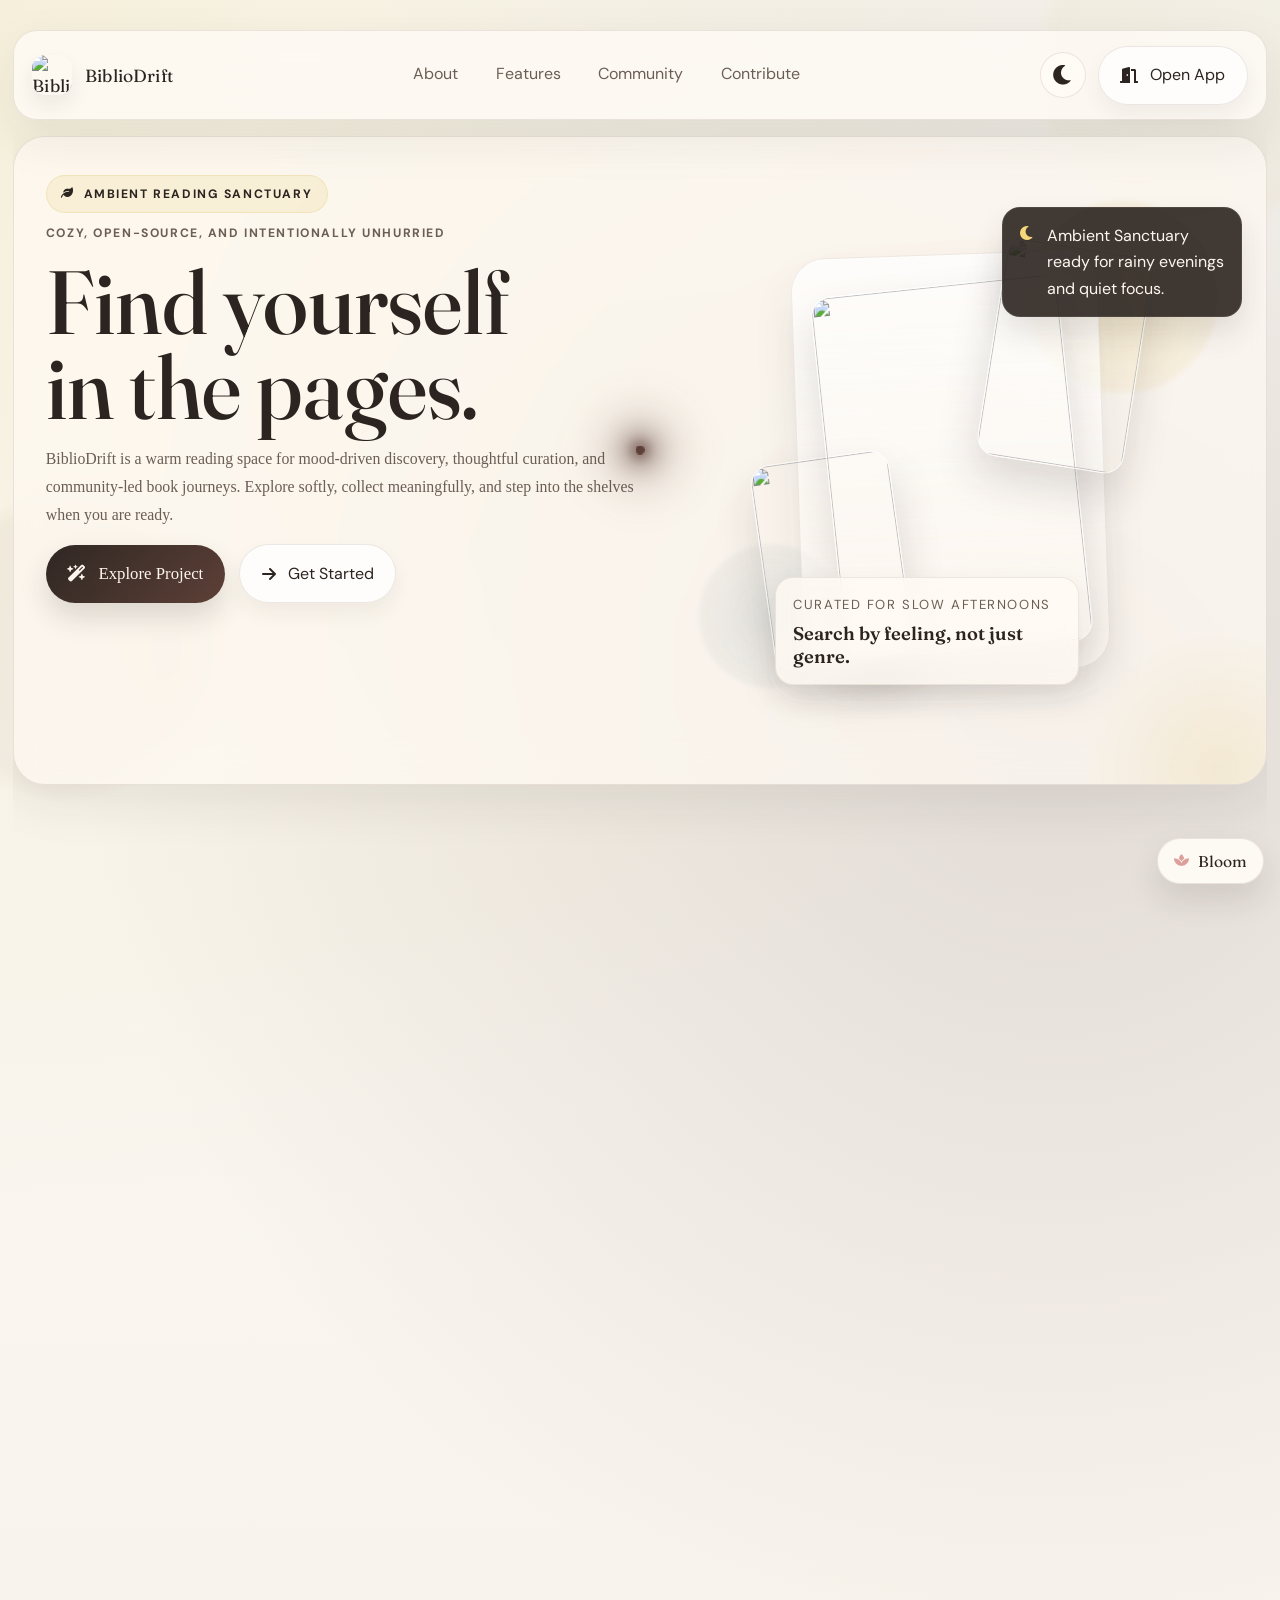
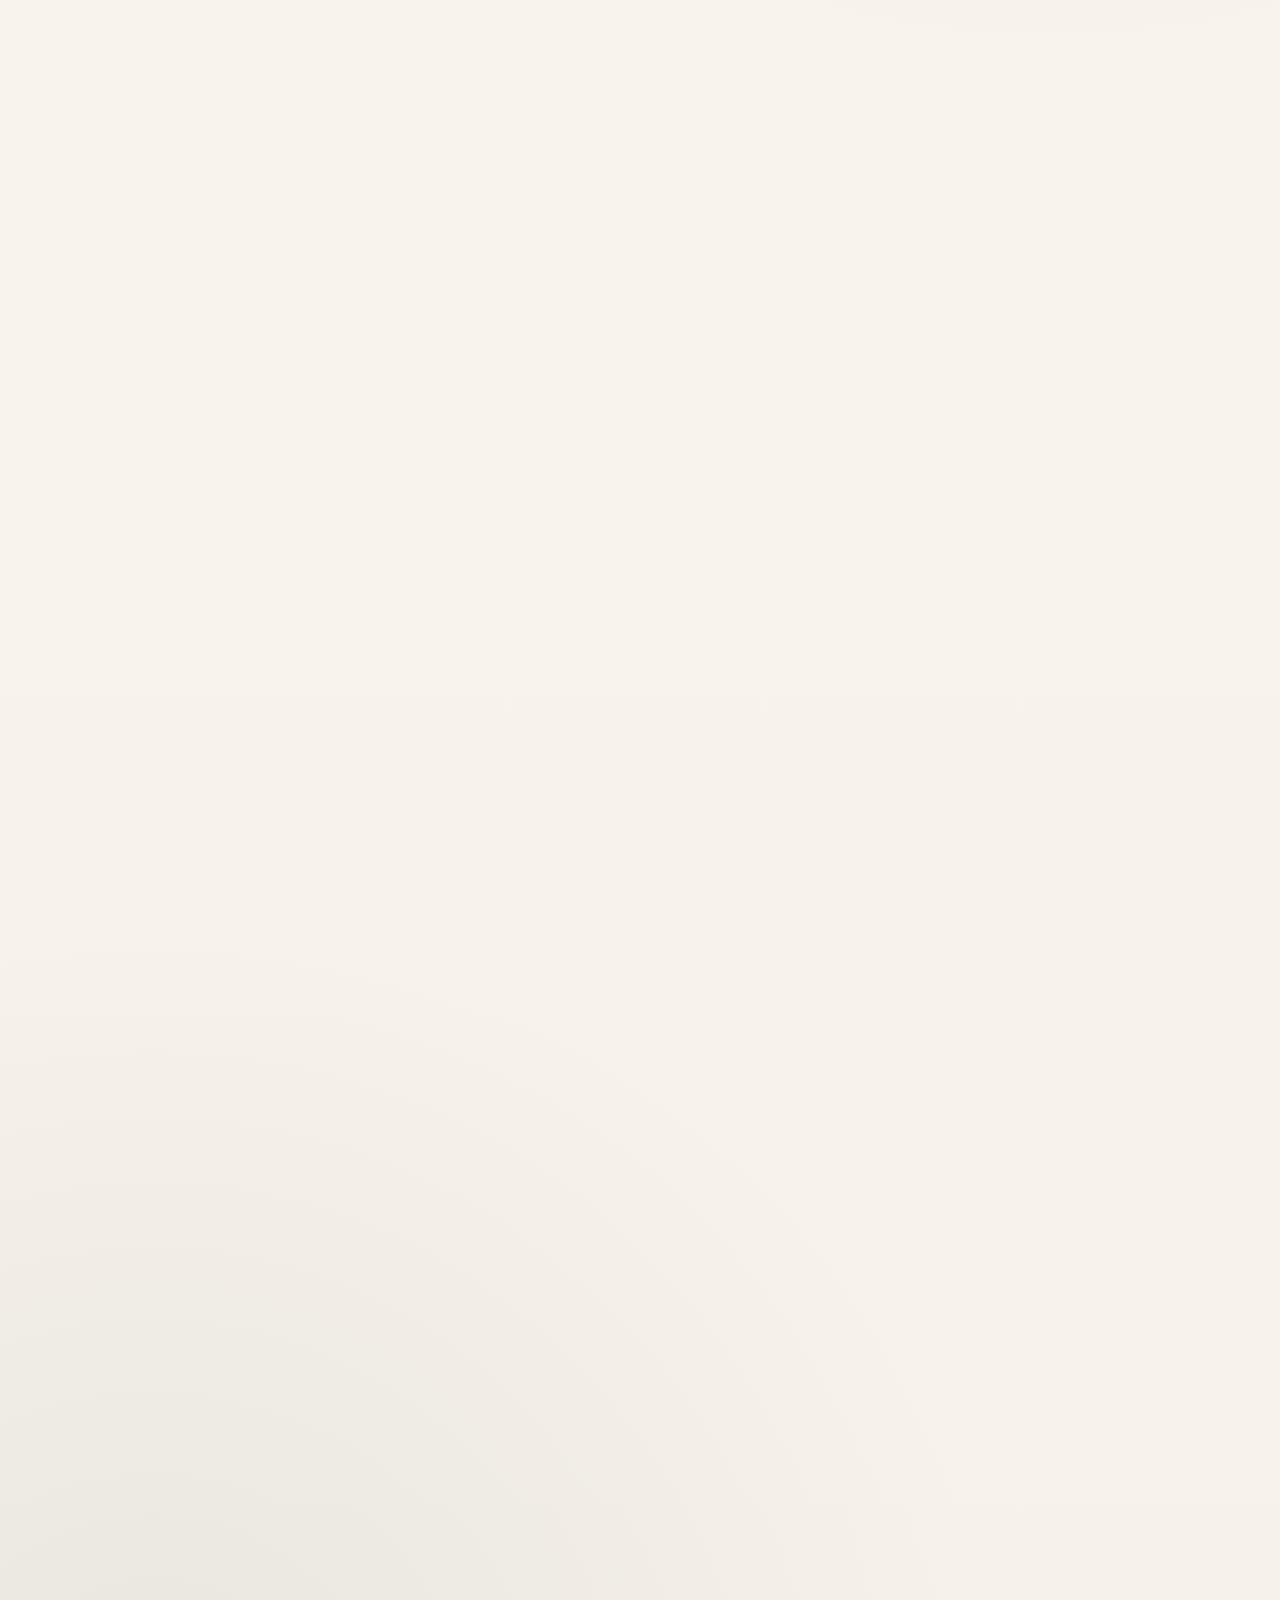
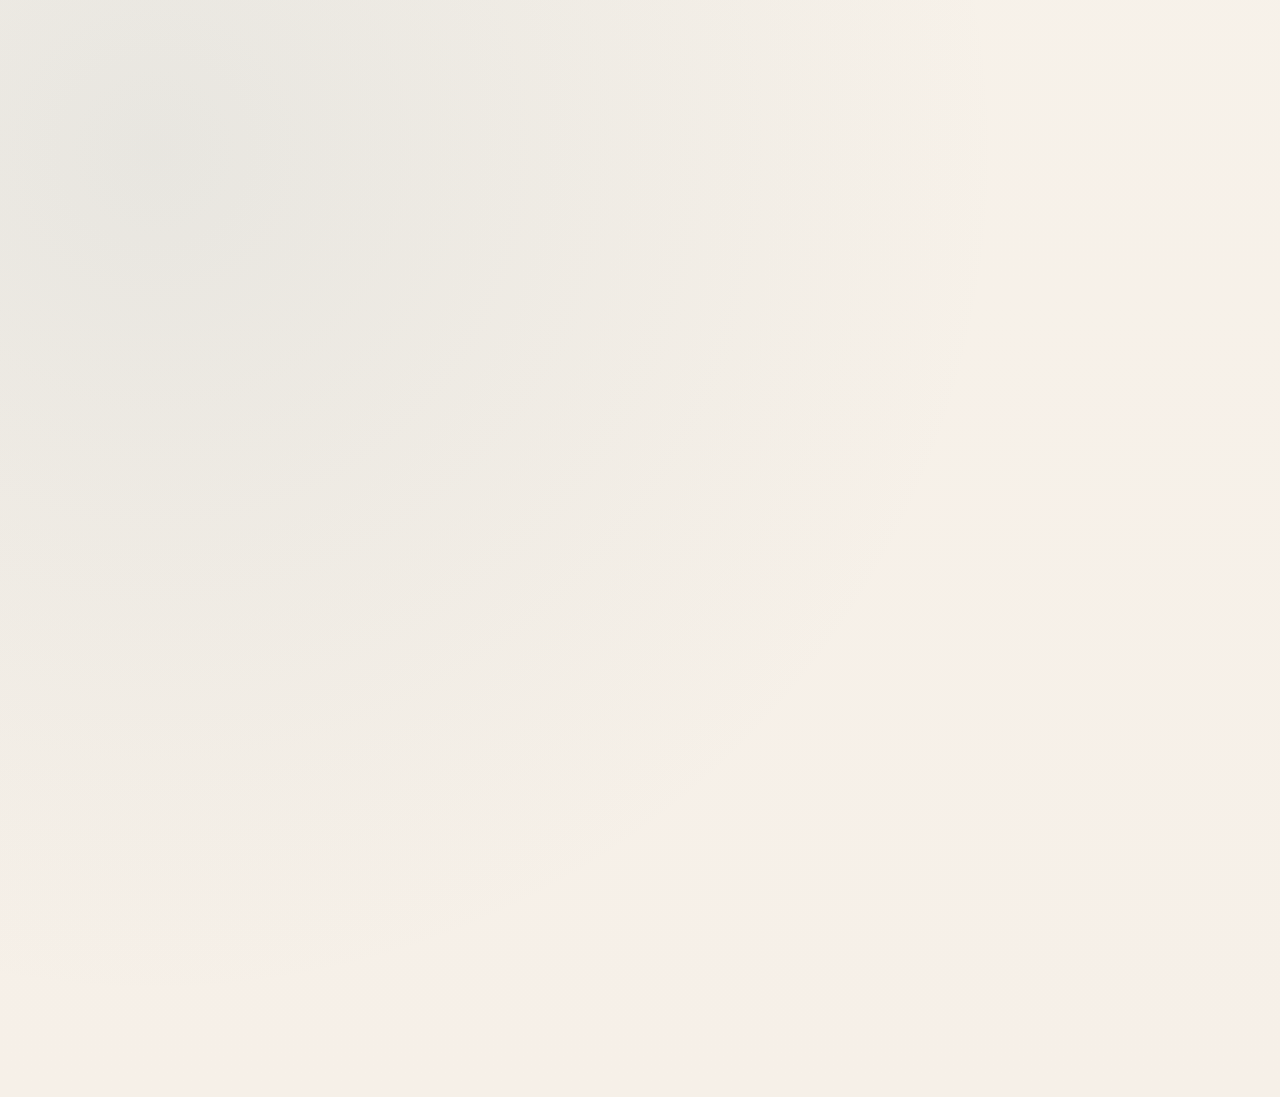
==== commit 7e2c3bd8: "Merge main into pr-950" ====
--- a/frontend/pages/index.html
+++ b/frontend/pages/index.html
@@ -2,561 +2,2698 @@
 <html lang="en">
 
 <head>
-  <meta charset="UTF-8" />
-  <script>
-    (function () {
-      const theme = localStorage.getItem('bibliodrift_theme');
-      if (theme === 'night') {
-        document.documentElement.setAttribute('data-theme', 'night');
-      }
-    })();
-    document.addEventListener('DOMContentLoaded', function () {
-      const btn = document.getElementById('themeToggle');
-      if (!btn) {
-        console.error('themeToggle button not found');
-        return;
-      }
-
-      const icon = btn.querySelector('i');
-      const STORAGE_KEY = 'bibliodrift_theme';
-
-      function applyTheme(theme) {
-        if (theme === 'night') {
-          document.documentElement.setAttribute('data-theme', 'night');
-          if (icon) icon.className = 'fa-solid fa-sun';
-        } else {
-          document.documentElement.removeAttribute('data-theme');
-          if (icon) icon.className = 'fa-solid fa-moon';
-        }
-
-        localStorage.setItem(STORAGE_KEY, theme);
-        if (typeof restoreTheme === 'function') restoreTheme();
-        console.log('Theme applied:', theme);
-      }
-
-      // Load saved theme
-      const savedTheme = localStorage.getItem(STORAGE_KEY) || 'light';
-      applyTheme(savedTheme);
-
-      // Toggle on click
-      btn.addEventListener('click', function () {
-        const current =
-          document.documentElement.getAttribute('data-theme') === 'night'
-            ? 'night'
-            : 'light';
-
-        const next = current === 'night' ? 'light' : 'night';
-        applyTheme(next);
-      });
-    });
-  </script>
-  <script src="https://unpkg.com/dexie/dist/dexie.js"></script>
-  <script src="../js/db.js"></script>
-
-  <!-- <script src="../js/app.js"></script> -->
-  <script src="../js/library-3d.js"></script>
-  <meta name="viewport" content="width=device-width, initial-scale=1.0" />
-  <!-- SEO & Open Graph meta tags -->
-  <meta name="description"
-    content="BiblioDrift — Your mood-based book discovery app. Find your next read by how you feel, track your journey, and get AI-powered recommendations." />
-  <meta property="og:type" content="website" />
-  <meta property="og:url" content="https://bibliodrift-dm.netlify.app/" />
-  <meta property="og:title" content="BiblioDrift | Find yourself in the pages" />
-  <meta property="og:description"
-    content="BiblioDrift — Your mood-based book discovery app. Find your next read by how you feel, track your journey, and get AI-powered recommendations." />
-  <meta property="og:image" content="https://bibliodrift-dm.netlify.app/assets/images/og-banner.png" />
-  <meta property="og:image:width" content="1200" />
-  <meta property="og:image:height" content="630" />
-  <title>BiblioDrift | Find yourself in the pages</title>
-  <link rel="stylesheet" href="../css/style.css" />
-  <link rel="stylesheet" href="../css/keyboard-shortcuts.css" />
-  <link rel="stylesheet" href="../css/pwa.css">
-  <link rel="manifest" href="../manifest.json">
-  <!-- Fonts -->
-  <link rel="preconnect" href="https://fonts.googleapis.com" />
-  <link rel="preconnect" href="https://fonts.gstatic.com" crossorigin />
-  <link
-    href="https://fonts.googleapis.com/css2?family=Playfair+Display:ital,wght@0,400;0,600;1,400&family=Georgia&display=swap"
-    rel="stylesheet" />
-  <link rel="stylesheet" href="https://cdnjs.cloudflare.com/ajax/libs/font-awesome/6.0.0/css/all.min.css" />
-
-  <!-- Security: DOMPurify for XSS prevention -->
-  <script src="https://cdn.jsdelivr.net/npm/dompurify@3.0.6/dist/purify.min.js"></script>
-  <link rel="icon" href="../assets/images/biblioDrift_favicon.png" type="image/png">
-  <!-- PWA -->
-  <meta name="theme-color" content="#2c2420">
-  <meta name="apple-mobile-web-app-capable" content="yes">
-  <meta name="apple-mobile-web-app-status-bar-style" content="black-translucent">
-  <meta name="apple-mobile-web-app-title" content="BiblioDrift">
-  <link rel="apple-touch-icon" href="../assets/images/biblioDrift_favicon.png">
+    <meta charset="UTF-8" />
+    <meta name="viewport" content="width=device-width, initial-scale=1.0" />
+    <script>
+        (function () {
+            const theme = localStorage.getItem('bibliodrift_theme');
+            if (theme === 'night') {
+                document.documentElement.setAttribute('data-theme', 'night');
+            }
+        })();
+        
+        document.addEventListener('DOMContentLoaded', function () {
+            const btn = document.getElementById('themeToggle');
+            if (!btn) return;
+            const icon = btn.querySelector('i');
+            const STORAGE_KEY = 'bibliodrift_theme';
+            
+            function applyTheme(theme) {
+                if (theme === 'night') {
+                    document.documentElement.setAttribute('data-theme', 'night');
+                    if (icon) icon.className = 'fa-solid fa-sun';
+                } else {
+                    document.documentElement.removeAttribute('data-theme');
+                    if (icon) icon.className = 'fa-solid fa-moon';
+                }
+                localStorage.setItem(STORAGE_KEY, theme);
+            }
+            
+            btn.addEventListener('click', function () {
+                const current = document.documentElement.getAttribute('data-theme') === 'night' ? 'night' : 'light';
+                applyTheme(current === 'night' ? 'light' : 'night');
+            });
+        });
+    </script>
+    <meta name="description"
+        content="BiblioDrift is a cozy, community-driven reading sanctuary for discovering books by mood, collecting favorites, and exploring with AI-guided discovery." />
+    <meta name="theme-color" content="#2c2420" />
+    <title>BiblioDrift | A cozy reading sanctuary</title>
+    <script>
+        (function () {
+            const theme = localStorage.getItem('bibliodrift_theme');
+            if (theme === 'night') {
+                document.documentElement.setAttribute('data-theme', 'night');
+            }
+        })();
+    </script>
+    <link rel="stylesheet" href="../css/style.css" />
+    <link rel="stylesheet" href="../css/style-responsive.css" />
+    <link rel="stylesheet" href="../css/keyboard-shortcuts.css" />
+    <link rel="preconnect" href="https://fonts.googleapis.com" />
+    <link rel="preconnect" href="https://fonts.gstatic.com" crossorigin />
+    <link
+        href="https://fonts.googleapis.com/css2?family=DM+Sans:wght@400;500;700&family=Fraunces:opsz,wght@9..144,400;9..144,500;9..144,600&display=swap"
+        rel="stylesheet" />
+    <link rel="stylesheet" href="https://cdnjs.cloudflare.com/ajax/libs/font-awesome/6.0.0/css/all.min.css" />
+    <link rel="icon" href="../assets/images/biblioDrift_favicon.png" type="image/png" />
+    <link rel="stylesheet" href="../css/landing.css" />
+    <style>
+        :root {
+            --landing-bg: #f9f7f2;
+            --landing-surface: rgba(255, 250, 243, 0.72);
+            --landing-surface-strong: rgba(255, 255, 255, 0.86);
+            --landing-border: rgba(93, 64, 55, 0.12);
+            --landing-shadow: 0 18px 50px rgba(44, 36, 32, 0.08);
+            --landing-shadow-strong: 0 28px 80px rgba(44, 36, 32, 0.12);
+            --landing-gold: #d4af37;
+            --landing-wood: #5d4037;
+            --landing-ink: #2c2420;
+            --landing-muted: #6b5e55;
+            --landing-mist: #e7e1d8;
+            --landing-rain: #7f96a0;
+            --landing-rose: #dba09c;
+            --landing-forest: #6e8b74;
+            --landing-sand: #d9c0a7;
+        }
+
+        html {
+            scroll-behavior: smooth;
+        }
+
+        body.landing-page {
+            background:
+                radial-gradient(circle at top left, rgba(212, 175, 55, 0.14), transparent 28%),
+                radial-gradient(circle at 82% 16%, rgba(93, 64, 55, 0.16), transparent 26%),
+                radial-gradient(circle at 12% 78%, rgba(127, 150, 160, 0.12), transparent 24%),
+                linear-gradient(180deg, #fbfaf6 0%, #f8f3eb 44%, #f6f0e8 100%);
+            color: var(--landing-ink);
+            overflow-x: hidden;
+            font-family: "DM Sans", sans-serif;
+        }
+
+        body.landing-page::before,
+        body.landing-page::after {
+            content: "";
+            position: fixed;
+            inset: auto;
+            pointer-events: none;
+            z-index: 0;
+            border-radius: 50%;
+            filter: blur(8px);
+            opacity: 0.45;
+        }
+
+        body.landing-page::before {
+            width: 20rem;
+            height: 20rem;
+            top: -6rem;
+            right: -5rem;
+            background: rgba(212, 175, 55, 0.10);
+        }
+
+        body.landing-page::after {
+            width: 18rem;
+            height: 18rem;
+            left: -5rem;
+            bottom: 12vh;
+            background: rgba(93, 64, 55, 0.10);
+        }
+
+        body.landing-page.blossom-mode::before,
+        body.landing-page.blossom-mode::after {
+            animation: blossom-glow 8s ease-in-out infinite;
+        }
+
+        body.landing-page .landing-shell {
+            position: relative;
+            z-index: 1;
+            width: min(1320px, calc(100% - 1.6rem));
+            margin: 0.9rem auto 2.5rem;
+            padding: 1rem 0 0;
+        }
+
+        .landing-header {
+            position: sticky;
+            top: 1rem;
+            z-index: 12;
+            display: flex;
+            align-items: center;
+            justify-content: space-between;
+            gap: 1rem;
+            padding: 0.9rem 1.15rem;
+            border: 1px solid var(--landing-border);
+            border-radius: 24px;
+            background: rgba(255, 252, 246, 0.78);
+            backdrop-filter: blur(20px);
+            box-shadow: var(--landing-shadow);
+        }
+
+        .landing-brand {
+            display: inline-flex;
+            align-items: center;
+            gap: 0.8rem;
+            text-decoration: none;
+            color: var(--landing-ink);
+            font-family: "Fraunces", serif;
+            font-size: 1.1rem;
+            letter-spacing: 0.01em;
+        }
+
+        .landing-brand img {
+            width: 2.5rem;
+            height: 2.5rem;
+            border-radius: 14px;
+            box-shadow: 0 10px 20px rgba(44, 36, 32, 0.08);
+        }
+
+        .landing-nav {
+            display: flex;
+            align-items: center;
+            gap: 0.65rem;
+            flex-wrap: wrap;
+            justify-content: center;
+        }
+
+        .landing-nav a {
+            color: var(--landing-muted);
+            text-decoration: none;
+            padding: 0.5rem 0.85rem;
+            border-radius: 999px;
+            transition: background-color 0.2s ease, color 0.2s ease, transform 0.2s ease;
+        }
+
+        .landing-nav a:hover,
+        .landing-nav a:focus-visible {
+            color: var(--landing-ink);
+            background: rgba(212, 175, 55, 0.12);
+            transform: translateY(-1px);
+            outline: none;
+        }
+
+        .landing-header-actions {
+            display: flex;
+            align-items: center;
+            gap: 0.7rem;
+            flex-wrap: wrap;
+            justify-content: flex-end;
+        }
+
+        .landing-icon-btn {
+            width: 2.9rem;
+            height: 2.9rem;
+            border-radius: 999px;
+            border: 1px solid var(--landing-border);
+            background: rgba(255, 252, 246, 0.8);
+            color: var(--landing-ink);
+            display: inline-flex;
+            align-items: center;
+            justify-content: center;
+            cursor: pointer;
+            transition: transform 0.2s ease, box-shadow 0.2s ease, background-color 0.2s ease;
+        }
+
+        .landing-icon-btn:hover,
+        .landing-icon-btn:focus-visible {
+            transform: translateY(-2px);
+            background: #fff;
+            box-shadow: 0 12px 30px rgba(44, 36, 32, 0.1);
+            outline: none;
+        }
+
+        .landing-main {
+            display: grid;
+            gap: 1rem;
+            padding: 1rem 0 2rem;
+        }
+
+        .blossom-toggle {
+            position: fixed;
+            right: 1rem;
+            bottom: 1rem;
+            z-index: 25;
+            display: inline-flex;
+            align-items: center;
+            gap: 0.55rem;
+            padding: 0.78rem 1rem;
+            border-radius: 999px;
+            border: 1px solid rgba(93, 64, 55, 0.12);
+            background: rgba(255, 252, 246, 0.92);
+            color: var(--landing-ink);
+            box-shadow: 0 16px 32px rgba(44, 36, 32, 0.12);
+            backdrop-filter: blur(18px);
+            cursor: pointer;
+            transition: transform 0.2s ease, box-shadow 0.2s ease;
+        }
+
+        .blossom-toggle:hover,
+        .blossom-toggle:focus-visible {
+            transform: translateY(-2px);
+            box-shadow: 0 20px 36px rgba(44, 36, 32, 0.15);
+            outline: none;
+        }
+
+        .blossom-toggle i {
+            color: var(--landing-rose);
+        }
+
+        .blossom-toggle-label {
+            font-family: "Fraunces", serif;
+            font-size: 0.98rem;
+        }
+
+        .blossom-layer {
+            position: fixed;
+            inset: 0;
+            pointer-events: none;
+            overflow: hidden;
+            z-index: 30;
+        }
+
+        .blossom-petal {
+            position: absolute;
+            width: var(--petal-width, 0.72rem);
+            height: var(--petal-height, 1.05rem);
+            border-radius: 70% 70% 45% 45% / 85% 85% 35% 35%;
+            background:
+                radial-gradient(circle at 35% 30%, rgba(255,255,255,0.95) 0 10%, rgba(255,241,245,0.86) 14%, rgba(239,162,184,0.96) 100%),
+                linear-gradient(180deg, rgba(255,255,255,0.3), rgba(231,137,165,0.95));
+            box-shadow: 0 6px 14px rgba(220, 127, 157, 0.22);
+            opacity: 0;
+            transform: translate3d(0, 0, 0) rotate(0deg) scale(0.9);
+            animation: blossom-fall var(--petal-duration, 1800ms) cubic-bezier(.2,.8,.2,1) forwards;
+        }
+
+        .blossom-petal--large {
+            --petal-width: 0.9rem;
+            --petal-height: 1.3rem;
+        }
+
+        .blossom-petal--small {
+            --petal-width: 0.56rem;
+            --petal-height: 0.82rem;
+        }
+
+        .blossom-petal::before {
+            content: "";
+            position: absolute;
+            inset: 0.2rem 0.23rem 0.3rem;
+            border-radius: inherit;
+            background: radial-gradient(circle at 50% 35%, rgba(255,255,255,0.72), transparent 58%);
+            opacity: 0.7;
+        }
+
+        .landing-hero,
+        .landing-section,
+        .landing-footer {
+            border: 1px solid var(--landing-border);
+            border-radius: 32px;
+            background: var(--landing-surface);
+            backdrop-filter: blur(18px);
+            box-shadow: var(--landing-shadow);
+        }
+
+        .landing-hero {
+            display: grid;
+            grid-template-columns: minmax(0, 1.03fr) minmax(300px, 0.97fr);
+            gap: 1.2rem;
+            padding: clamp(1.25rem, 2.8vw, 2rem);
+            overflow: hidden;
+            position: relative;
+        }
+
+        .landing-hero::after {
+            content: "";
+            position: absolute;
+            inset: auto -6rem -8rem auto;
+            width: 18rem;
+            height: 18rem;
+            border-radius: 50%;
+            background: radial-gradient(circle, rgba(212, 175, 55, 0.14), transparent 68%);
+            pointer-events: none;
+        }
+
+        .hero-copy {
+            position: relative;
+            z-index: 1;
+            display: flex;
+            flex-direction: column;
+            gap: 1rem;
+            justify-content: center;
+            padding: 0.35rem 0;
+        }
+
+        .eyebrow-row {
+            display: flex;
+            flex-wrap: wrap;
+            gap: 0.65rem;
+            align-items: center;
+        }
+
+        .eyebrow-pill,
+        .eyebrow-note,
+        .section-kicker {
+            letter-spacing: 0.13em;
+            text-transform: uppercase;
+            font-size: 0.76rem;
+            font-weight: 700;
+        }
+
+        .eyebrow-pill {
+            display: inline-flex;
+            gap: 0.55rem;
+            align-items: center;
+            color: var(--landing-ink);
+            background: rgba(212, 175, 55, 0.12);
+            border: 1px solid rgba(212, 175, 55, 0.18);
+            border-radius: 999px;
+            padding: 0.5rem 0.9rem;
+        }
+
+        .eyebrow-note {
+            color: var(--landing-muted);
+        }
+
+        .landing-hero h1,
+        .landing-section h2 {
+            font-family: "Fraunces", serif;
+            font-weight: 500;
+            line-height: 0.95;
+            letter-spacing: 0;
+            color: var(--landing-ink);
+        }
+
+        .landing-hero h1 {
+            max-width: 9.5ch;
+            font-size: clamp(2.95rem, 7vw, 5.6rem);
+            margin: 0;
+        }
+
+        .landing-hero p,
+        .section-copy,
+        .quote-card p,
+        .workflow-step p,
+        .feature-card p,
+        .contributor-card p,
+        .landing-footer p,
+        .landing-footer a {
+            line-height: 1.75;
+            color: var(--landing-muted);
+            font-size: 0.99rem;
+        }
+
+        .landing-cta-group,
+        .contribute-actions {
+            display: flex;
+            gap: 0.9rem;
+            flex-wrap: wrap;
+            align-items: center;
+        }
+
+        .btn-ghost,
+        .btn-primary.landing-cta-primary {
+            text-decoration: none;
+            border-radius: 999px;
+            display: inline-flex;
+            align-items: center;
+            gap: 0.75rem;
+            padding: 0.95rem 1.35rem;
+            transition: transform 0.2s ease, box-shadow 0.2s ease, background-color 0.2s ease, color 0.2s ease;
+        }
+
+        .btn-primary.landing-cta-primary {
+            background: linear-gradient(135deg, #2f2723, var(--landing-wood));
+            color: #fff7ef;
+            box-shadow: 0 14px 28px rgba(44, 36, 32, 0.15);
+        }
+
+        .btn-primary.landing-cta-primary:hover,
+        .btn-primary.landing-cta-primary:focus-visible,
+        .btn-ghost:hover,
+        .btn-ghost:focus-visible {
+            transform: translateY(-2px);
+            outline: none;
+        }
+
+        .btn-ghost {
+            color: var(--landing-ink);
+            background: rgba(255, 255, 255, 0.75);
+            border: 1px solid var(--landing-border);
+            box-shadow: 0 10px 20px rgba(44, 36, 32, 0.06);
+        }
+
+        .btn-ghost:hover,
+        .btn-ghost:focus-visible {
+            background: #fff;
+            box-shadow: 0 16px 30px rgba(44, 36, 32, 0.08);
+        }
+
+        .hero-metrics {
+            display: grid;
+            grid-template-columns: repeat(3, minmax(0, 1fr));
+            gap: 0.6rem;
+            margin-top: 0.1rem;
+            max-width: 34rem;
+        }
+
+        .metric-card,
+        .section-chip,
+        .testimonial-card,
+        .feature-card,
+        .contributor-card,
+        .workflow-step,
+        .about-card,
+        .quote-card {
+            border: 1px solid rgba(93, 64, 55, 0.10);
+            background: var(--landing-surface-strong);
+            box-shadow: 0 14px 36px rgba(44, 36, 32, 0.06);
+        }
+
+        .metric-card {
+            border-radius: 20px;
+            padding: 0.95rem 1rem;
+            display: grid;
+            gap: 0.25rem;
+            min-height: 7rem;
+        }
+
+        .metric-card strong {
+            color: var(--landing-ink);
+            font-family: "Fraunces", serif;
+            font-size: clamp(1.8rem, 4vw, 2.45rem);
+            line-height: 1;
+        }
+
+        .metric-card span {
+            color: var(--landing-muted);
+            font-size: 0.95rem;
+        }
+
+        .hero-visual {
+            position: relative;
+            min-height: 31rem;
+            display: grid;
+            align-items: center;
+            justify-items: center;
+        }
+
+        .hero-orb {
+            position: absolute;
+            border-radius: 50%;
+            filter: blur(2px);
+            animation: floatOrb 10s ease-in-out infinite;
+        }
+
+        .orb-one {
+            width: 12rem;
+            height: 12rem;
+            top: 2rem;
+            right: 1rem;
+            background: radial-gradient(circle, rgba(212, 175, 55, 0.18), rgba(212, 175, 55, 0.04));
+        }
+
+        .orb-two {
+            width: 9rem;
+            height: 9rem;
+            bottom: 4rem;
+            left: 2rem;
+            background: radial-gradient(circle, rgba(127, 150, 160, 0.18), rgba(127, 150, 160, 0.03));
+            animation-delay: -3s;
+        }
+
+        .hero-book-stack {
+            position: relative;
+            width: min(100%, 24rem);
+            min-height: 30rem;
+            display: grid;
+            place-items: center;
+        }
+
+        .hero-book-stack::before {
+            content: "";
+            position: absolute;
+            inset: 7% 10% 6% 10%;
+            border-radius: 34px;
+            background: linear-gradient(180deg, rgba(255, 255, 255, 0.72), rgba(255, 250, 243, 0.42));
+            border: 1px solid rgba(93, 64, 55, 0.09);
+            box-shadow: inset 0 1px 0 rgba(255, 255, 255, 0.5), 0 22px 44px rgba(44, 36, 32, 0.08);
+            transform: rotate(-2deg);
+        }
+
+        .hero-book {
+            position: absolute;
+            border-radius: 20px;
+            overflow: hidden;
+            border: 1px solid rgba(255, 255, 255, 0.65);
+            box-shadow: 0 22px 40px rgba(44, 36, 32, 0.15);
+            animation: floatCard 8s ease-in-out infinite;
+        }
+
+        .hero-book img {
+            width: 100%;
+            height: 100%;
+            object-fit: cover;
+            display: block;
+        }
+
+        .book-large {
+            width: 15.5rem;
+            height: 23rem;
+            transform: rotate(-6deg) translateY(0.5rem);
+            z-index: 2;
+        }
+
+        .book-small-top {
+            width: 9.25rem;
+            height: 13.75rem;
+            top: 1.6rem;
+            right: 0.25rem;
+            transform: rotate(9deg);
+            animation-delay: -1.5s;
+            z-index: 3;
+        }
+
+        .book-small-bottom {
+            width: 8.75rem;
+            height: 13rem;
+            left: 0.2rem;
+            bottom: 2.2rem;
+            transform: rotate(-8deg);
+            animation-delay: -2.8s;
+            z-index: 1;
+        }
+
+        .hero-caption {
+            position: absolute;
+            left: 1rem;
+            bottom: 1rem;
+            width: min(19rem, 88%);
+            padding: 1rem 1.1rem;
+            border-radius: 18px;
+            background: rgba(255, 250, 243, 0.82);
+            backdrop-filter: blur(10px);
+            border: 1px solid rgba(93, 64, 55, 0.1);
+            box-shadow: 0 12px 28px rgba(44, 36, 32, 0.08);
+            z-index: 4;
+        }
+
+        .hero-caption span,
+        .hero-caption strong,
+        .hero-note {
+            display: block;
+        }
+
+        .hero-caption span {
+            color: var(--landing-muted);
+            font-size: 0.82rem;
+            text-transform: uppercase;
+            letter-spacing: 0.12em;
+            margin-bottom: 0.35rem;
+        }
+
+        .hero-caption strong {
+            color: var(--landing-ink);
+            font-family: "Fraunces", serif;
+            font-weight: 600;
+            font-size: 1.15rem;
+            line-height: 1.25;
+        }
+
+        .hero-note {
+            position: absolute;
+            right: -0.5rem;
+            top: 2.4rem;
+            max-width: 15rem;
+            padding: 0.9rem 1rem;
+            border-radius: 18px;
+            background: rgba(44, 36, 32, 0.9);
+            color: #fff7ef;
+            border: 1px solid rgba(255, 255, 255, 0.08);
+            box-shadow: 0 16px 30px rgba(44, 36, 32, 0.12);
+            display: flex;
+            gap: 0.75rem;
+            align-items: flex-start;
+            z-index: 5;
+        }
+
+        .hero-note i {
+            color: #f6d67b;
+            margin-top: 0.15rem;
+        }
+
+        .landing-section {
+            padding: clamp(1.15rem, 2.6vw, 1.8rem);
+        }
+
+        .section-header {
+            display: flex;
+            gap: 1rem;
+            justify-content: space-between;
+            align-items: end;
+            margin-bottom: 1.35rem;
+            flex-wrap: wrap;
+        }
+
+        .section-header h2 {
+            margin-top: 0.2rem;
+            font-size: clamp(1.85rem, 4vw, 3rem);
+            max-width: 13ch;
+        }
+
+        .section-header p,
+        .section-header span {
+            color: var(--landing-muted);
+        }
+
+        .community-title-inline {
+            max-width: none;
+            white-space: nowrap;
+            display: inline-block;
+            width: auto;
+            text-align: left;
+            color: var(--landing-ink);
+            font-size: clamp(2rem, 4.5vw, 3.25rem);
+            line-height: 1.08;
+            margin: 0.25rem 0 0;
+        }
+
+        @media (max-width: 720px) {
+            .community-title-inline {
+                white-space: normal;
+                font-size: clamp(1.8rem, 6vw, 2.35rem);
+            }
+        }
+
+        .community-header-row {
+            display: flex;
+            align-items: center;
+            gap: 1rem;
+            flex-wrap: wrap;
+            justify-content: space-between;
+        }
+
+        .community-header-row > div {
+            flex: 1 1 auto;
+            text-align: left;
+        }
+
+        .community-header-row .section-chip {
+            margin: 0;
+            flex: 0 0 auto;
+        }
+
+        @media (max-width: 720px) {
+            .community-header-row {
+                justify-content: center;
+            }
+
+            .community-header-row > div {
+                text-align: center;
+            }
+        }
+
+        .section-chip {
+            display: inline-flex;
+            gap: 0.55rem;
+            align-items: center;
+            border-radius: 999px;
+            padding: 0.6rem 0.9rem;
+            white-space: nowrap;
+        }
+
+        .about-grid,
+        .feature-grid,
+        .community-grid,
+        .testimonial-grid,
+        .workflow-grid,
+        .footer-grid {
+            display: grid;
+            gap: 1rem;
+        }
+
+        .about-grid {
+            grid-template-columns: minmax(0, 1.08fr) minmax(0, 0.92fr);
+            align-items: stretch;
+            gap: 0.85rem;
+        }
+
+        .about-feature-stack {
+            display: grid;
+            gap: 0.85rem;
+            align-content: start;
+        }
+
+        .about-card,
+        .feature-card,
+        .contributor-card,
+        .workflow-step,
+        .quote-card,
+        .testimonial-card {
+            border-radius: 24px;
+            padding: 1.25rem;
+            transition: transform 0.25s ease, box-shadow 0.25s ease, border-color 0.25s ease;
+        }
+
+        .about-card:hover,
+        .feature-card:hover,
+        .contributor-card:hover,
+        .workflow-step:hover,
+        .quote-card:hover,
+        .testimonial-card:hover {
+            transform: translateY(-3px);
+            box-shadow: var(--landing-shadow-strong);
+            border-color: rgba(212, 175, 55, 0.18);
+        }
+
+        .about-card {
+            display: grid;
+            gap: 0.7rem;
+            align-content: center;
+            padding: 1.35rem 1.35rem;
+            position: relative;
+            overflow: hidden;
+            background:
+                radial-gradient(circle at top right, rgba(212, 175, 55, 0.08), transparent 30%),
+                linear-gradient(180deg, rgba(255, 255, 255, 0.92), rgba(255, 252, 246, 0.84));
+            border-color: rgba(93, 64, 55, 0.08);
+            box-shadow: 0 20px 50px rgba(44, 36, 32, 0.07);
+        }
+
+        .about-card::after {
+            content: "";
+            position: absolute;
+            inset: auto -4rem -4rem auto;
+            width: 10rem;
+            height: 10rem;
+            border-radius: 50%;
+            background: radial-gradient(circle, rgba(127, 150, 160, 0.12), transparent 68%);
+            pointer-events: none;
+        }
+
+        .about-card>* {
+            position: relative;
+            z-index: 1;
+        }
+
+        .about-card .section-kicker {
+            color: var(--landing-gold);
+            margin-bottom: 0.05rem;
+        }
+
+        .about-lede {
+            margin: 0;
+            max-width: 16ch;
+            font-family: "Fraunces", serif;
+            font-size: clamp(1.45rem, 2.7vw, 2rem);
+            line-height: 1.12;
+            color: var(--landing-ink);
+            letter-spacing: 0.01em;
+        }
+
+        .about-card .section-copy {
+            margin: 0;
+            max-width: 52ch;
+            line-height: 1.65;
+            font-size: 0.96rem;
+        }
+
+        .about-card .section-copy+.section-copy {
+            margin-top: -0.15rem;
+        }
+
+        .about-header {
+            align-items: center;
+            margin-bottom: 1rem;
+        }
+
+        .about-heading-content {
+            display: grid;
+            gap: 0.9rem;
+            max-width: 48rem;
+        }
+
+        .about-heading-content h2 {
+            max-width: 12ch;
+        }
+
+        .about-subtext {
+            max-width: 40rem;
+            margin: 0;
+            font-size: 0.99rem;
+            line-height: 1.72;
+        }
+
+        .about-cta-row {
+            display: flex;
+            gap: 0.75rem;
+            flex-wrap: wrap;
+        }
+
+        .primary-about-btn,
+        .secondary-about-btn {
+            text-decoration: none;
+            border-radius: 999px;
+            display: inline-flex;
+            align-items: center;
+            justify-content: center;
+            gap: 0.65rem;
+            padding: 0.88rem 1.2rem;
+            transition: transform 0.2s ease, box-shadow 0.2s ease, background-color 0.2s ease, color 0.2s ease;
+        }
+
+        .primary-about-btn {
+            background: linear-gradient(135deg, #2f2723, var(--landing-wood));
+            color: #fff7ef;
+            box-shadow: 0 14px 28px rgba(44, 36, 32, 0.14);
+        }
+
+        .secondary-about-btn {
+            background: rgba(255, 255, 255, 0.76);
+            color: var(--landing-ink);
+            border: 1px solid rgba(93, 64, 55, 0.12);
+            box-shadow: 0 10px 20px rgba(44, 36, 32, 0.06);
+        }
+
+        .primary-about-btn:hover,
+        .primary-about-btn:focus-visible,
+        .secondary-about-btn:hover,
+        .secondary-about-btn:focus-visible {
+            transform: translateY(-2px);
+            outline: none;
+        }
+
+        .secondary-about-btn:hover,
+        .secondary-about-btn:focus-visible {
+            background: #fff;
+            box-shadow: 0 16px 30px rgba(44, 36, 32, 0.08);
+        }
+
+        .about-floating-chip {
+            display: inline-flex;
+            align-items: center;
+            gap: 0.65rem;
+            justify-self: end;
+            padding: 0.8rem 1rem;
+            border-radius: 999px;
+            border: 1px solid rgba(93, 64, 55, 0.1);
+            background: rgba(255, 252, 246, 0.82);
+            color: var(--landing-ink);
+            box-shadow: 0 12px 24px rgba(44, 36, 32, 0.06);
+        }
+
+        .about-floating-chip i {
+            color: var(--landing-wood);
+        }
+
+        .about-mini,
+        .about-bridge,
+        .about-aside {
+            display: none;
+        }
+
+        .about-mood-row {
+            display: grid;
+            grid-template-columns: repeat(3, minmax(0, 1fr));
+            gap: 0.55rem;
+            margin-top: 0.15rem;
+        }
+
+        .about-mood-pill,
+        .workflow-step span,
+        .quote-card span {
+            display: inline-flex;
+            align-items: center;
+            justify-content: center;
+        }
+
+        .about-mood-pill {
+            gap: 0.45rem;
+            padding: 0.75rem 0.85rem;
+            border-radius: 16px;
+            background:
+                linear-gradient(180deg, rgba(255, 255, 255, 0.94), rgba(255, 252, 246, 0.86));
+            box-shadow: 0 12px 26px rgba(44, 36, 32, 0.05);
+            border-color: rgba(93, 64, 55, 0.08);
+            color: var(--landing-ink);
+            font-size: 0.86rem;
+            line-height: 1.2;
+            text-align: center;
+        }
+
+        .about-mood-pill:nth-child(1) {
+            background: linear-gradient(180deg, rgba(255, 250, 243, 0.98), rgba(248, 239, 230, 0.92));
+        }
+
+        .about-mood-pill:nth-child(2) {
+            background: linear-gradient(180deg, rgba(247, 242, 255, 0.98), rgba(236, 229, 248, 0.92));
+        }
+
+        .about-mood-pill:nth-child(3) {
+            background: linear-gradient(180deg, rgba(242, 249, 246, 0.98), rgba(227, 239, 233, 0.92));
+        }
+
+        .about-mood-pill:nth-child(1) i { color: #b66b2f; }
+        .about-mood-pill:nth-child(2) i { color: #7f96a0; }
+        .about-mood-pill:nth-child(3) i { color: #6e8b74; }
+
+        .about-mood-pill i {
+            color: var(--landing-wood);
+        }
+
+        .mini-feature-card {
+            display: grid;
+            grid-template-columns: auto 1fr;
+            gap: 0.9rem;
+            align-items: start;
+            padding: 1rem 1.05rem;
+            border-radius: 22px;
+            background:
+                linear-gradient(180deg, rgba(255, 255, 255, 0.94), rgba(255, 252, 246, 0.86));
+            border: 1px solid rgba(93, 64, 55, 0.08);
+            box-shadow: 0 12px 26px rgba(44, 36, 32, 0.05);
+        }
+
+        .mini-feature-icon {
+            width: 2.8rem;
+            height: 2.8rem;
+            border-radius: 14px;
+            display: grid;
+            place-items: center;
+            background: rgba(212, 175, 55, 0.12);
+            color: var(--landing-wood);
+            box-shadow: inset 0 1px 0 rgba(255, 255, 255, 0.45);
+        }
+
+        .about-feature-stack .mini-feature-card:nth-child(1) .mini-feature-icon {
+            background: rgba(212, 175, 55, 0.16);
+            color: #8b5e34;
+        }
+
+        .about-feature-stack .mini-feature-card:nth-child(2) .mini-feature-icon {
+            background: rgba(127, 150, 160, 0.16);
+            color: #5f7280;
+        }
+
+        .about-feature-stack .mini-feature-card:nth-child(3) .mini-feature-icon {
+            background: rgba(110, 139, 116, 0.16);
+            color: #56715d;
+        }
+
+        .mini-feature-card h3 {
+            color: var(--landing-ink);
+            font-family: "Fraunces", serif;
+            font-size: 1.12rem;
+            font-weight: 600;
+            margin: 0 0 0.25rem;
+        }
+
+        .mini-feature-card p {
+            margin: 0;
+            color: var(--landing-muted);
+            line-height: 1.65;
+            font-size: 0.95rem;
+        }
+
+        #about-project .section-header {
+            margin-bottom: 0.65rem;
+        }
+
+        #about-project .section-copy+.section-copy {
+            margin-top: -0.2rem;
+        }
+
+        #about-project .section-kicker {
+            margin-bottom: 0.15rem;
+        }
+
+        .about-mood-pill i,
+        .feature-card i,
+        .workflow-step span,
+        .quote-card i {
+            color: var(--landing-wood);
+        }
+
+        .about-mood-pill strong,
+        .feature-card h3,
+        .contributor-card h3,
+        .workflow-step h3 {
+            color: var(--landing-ink);
+            font-family: "Fraunces", serif;
+            font-size: 1.25rem;
+            font-weight: 600;
+            margin: 0;
+        }
+
+        .feature-card p,
+        .contributor-card p,
+        .workflow-step p,
+        .quote-card p,
+        .testimonial-card p {
+            margin: 0;
+        }
+
+        .about-mini i {
+            width: 2.6rem;
+            height: 2.6rem;
+            border-radius: 12px;
+            display: grid;
+            place-items: center;
+            background: rgba(212, 175, 55, 0.12);
+            margin-top: 0.2rem;
+        }
+
+        /* Feature grid + animated cards */
+        .feature-grid {
+            grid-template-columns: repeat(4, minmax(0, 1fr));
+            gap: 1rem;
+        }
+
+        @keyframes feature-fade-up {
+            from { opacity: 0; transform: translateY(10px) scale(0.995); }
+            to { opacity: 1; transform: translateY(0) scale(1); }
+        }
+
+        .feature-card {
+            position: relative;
+            display: grid;
+            gap: 0.9rem;
+            padding: 1.6rem;
+            background:
+                radial-gradient(circle at top right, rgba(212, 175, 55, 0.08), transparent 28%),
+                var(--landing-surface-strong);
+            border-radius: 24px;
+            opacity: 0;
+            transform: translateY(10px) scale(0.995);
+            animation: feature-fade-up 520ms cubic-bezier(.2,.8,.2,1) forwards;
+            transition: transform 0.28s cubic-bezier(.2,.8,.2,1), box-shadow 0.28s ease, border-color 0.28s ease;
+            overflow: hidden;
+        }
+
+        .feature-card::before{
+            content: "";
+            position: absolute;
+            left: 1rem;
+            top: 0.7rem;
+            width: 46%;
+            height: 46px;
+            border-radius: 12px;
+            background: linear-gradient(90deg, rgba(212,175,55,0.14), rgba(255,255,255,0.0));
+            filter: blur(6px);
+            opacity: 0.9;
+            pointer-events: none;
+        }
+
+        /* Staggered entrance for the four feature cards */
+        #key-features .feature-card:nth-child(1){ animation-delay: 120ms; }
+        #key-features .feature-card:nth-child(2){ animation-delay: 240ms; }
+        #key-features .feature-card:nth-child(3){ animation-delay: 360ms; }
+        #key-features .feature-card:nth-child(4){ animation-delay: 480ms; }
+
+        .feature-card:hover {
+            transform: translateY(-8px) scale(1.006);
+            box-shadow: 0 18px 40px rgba(44,36,32,0.08);
+            border-color: rgba(212, 175, 55, 0.12);
+        }
+
+        .feature-card i {
+            width: 3.4rem;
+            height: 3.4rem;
+            border-radius: 14px;
+            display: grid;
+            place-items: center;
+            background: linear-gradient(180deg, rgba(255,255,255,0.9), rgba(212,175,55,0.06));
+            color: var(--landing-wood);
+            font-size: 1.08rem;
+            box-shadow: inset 0 1px 0 rgba(255, 255, 255, 0.45);
+            transition: transform 0.22s ease, box-shadow 0.22s ease, background 0.22s ease;
+        }
+
+        .feature-card:hover i { transform: scale(1.08) translateY(-2px); box-shadow: 0 10px 26px rgba(44,36,32,0.07); }
+
+        .feature-card h3 {
+            margin: 0.15rem 0 0.35rem;
+            font-size: 1.15rem;
+            line-height: 1.12;
+            font-weight: 600;
+            color: var(--landing-ink);
+        }
+
+        .feature-card p { color: var(--landing-muted); margin: 0; }
+
+        .feature-card:focus {
+            outline: none;
+            box-shadow: 0 0 0 4px rgba(212,175,55,0.12), 0 12px 30px rgba(44,36,32,0.06);
+            transform: translateY(-6px) scale(1.004);
+        }
+
+        @media (prefers-reduced-motion: reduce) {
+            .feature-card { animation: none !important; transition: none !important; transform: none !important; opacity: 1 !important; }
+            .feature-card:hover, .feature-card:focus { transform: none; box-shadow: none; }
+        }
+
+        .community-grid {
+            grid-template-columns: repeat(4, minmax(0, 1fr));
+            gap: 0.85rem;
+        }
+
+        .contributor-card {
+            display: grid;
+            gap: 0.9rem;
+            text-align: left;
+            background:
+                linear-gradient(180deg, rgba(255, 255, 255, 0.92), rgba(255, 252, 246, 0.84));
+        }
+
+        /* Carousel styles for community section */
+        .community-carousel { display:flex; align-items:center; gap:12px; max-width:980px; margin:0 auto; }
+        .community-track { display:flex; width:100%; overflow:hidden; scroll-behavior:smooth; }
+        .community-track .contributor-card { flex:0 0 100%; box-sizing:border-box; padding:1.15rem; border-radius:16px; }
+        .carousel-btn { background:var(--landing-surface); border:1px solid rgba(0,0,0,0.04); width:38px; height:38px; border-radius:999px; display:grid; place-items:center; cursor:pointer; }
+        .carousel-btn:hover { transform: translateY(-2px); box-shadow:0 8px 20px rgba(44,36,32,0.06); }
+        .carousel-dots { display:flex; gap:8px; justify-content:center; width:100%; margin-top:10px; }
+        .carousel-dot { width:8px; height:8px; background:rgba(0,0,0,0.12); border-radius:999px; cursor:pointer; }
+        .carousel-dot.active { background:var(--landing-gold); box-shadow:0 4px 10px rgba(212,175,55,0.12); }
+
+        @media (max-width: 880px) {
+            .community-carousel { gap:8px; }
+            .carousel-btn { width:34px; height:34px; }
+        }
+
+        /* Live contributors list */
+        .contributors-list { display:block; max-width:980px; margin:0 auto; padding:0.6rem 0; }
+        .contributors-loading { color: var(--landing-muted); padding:0.8rem 0; text-align:center; }
+        .contributors-grid { display:flex; gap:1rem; flex-wrap:wrap; justify-content:center; align-items:center; }
+        .contributors-slider { position:relative; overflow:hidden; padding:12px 0; }
+        .slider-track { display:flex; align-items:center; will-change:transform; }
+        .slide { flex:0 0 auto; box-sizing:border-box; display:flex; justify-content:center; padding:0 12px; }
+        .contributor-item { display:flex; gap:0.8rem; align-items:center; padding:0.4rem 0.6rem; text-decoration:none; color:var(--landing-ink); border-radius:12px; transition:transform 0.18s ease, box-shadow 0.18s ease; }
+        .contributor-avatar-img { width:96px; height:96px; border-radius:999px; object-fit:cover; box-shadow: 0 12px 28px rgba(44,36,32,0.08); }
+        .contributor-meta { display:flex; flex-direction:column; }
+        .contributor-name { font-weight:700; font-family:"Fraunces", serif; font-size:0.96rem; }
+        .contrib-count { color:var(--landing-muted); font-size:0.82rem; }
+        .contributors-toggle { position:absolute; right:12px; bottom:6px; background:rgba(255,255,255,0.9); border-radius:999px; padding:6px 10px; font-size:13px; box-shadow:0 6px 18px rgba(44,36,32,0.06); cursor:pointer; }
+        .contributor-item { display:flex; gap:0.8rem; align-items:center; padding:0.5rem 0.6rem; text-decoration:none; color:var(--landing-ink); border-radius:12px; transition:transform 0.18s ease, box-shadow 0.18s ease; }
+        .contributor-item:hover { transform: translateY(-4px); box-shadow: 0 8px 28px rgba(44,36,32,0.06); }
+        .contributor-avatar-img { width:64px; height:64px; border-radius:999px; object-fit:cover; box-shadow: 0 8px 18px rgba(44,36,32,0.06); }
+        .contributor-meta { display:flex; flex-direction:column; }
+        .contributor-name { font-weight:700; font-family:"Fraunces", serif; font-size:0.98rem; }
+        .contrib-count { color:var(--landing-muted); font-size:0.88rem; }
+
+        @media (max-width:640px){ .contributor-avatar-img{width:52px;height:52px} .contributor-item{gap:0.6rem} }
+
+        .contributor-avatar {
+            width: 3.25rem;
+            height: 3.25rem;
+            border-radius: 16px;
+            font-family: "Fraunces", serif;
+            font-size: 1.1rem;
+            letter-spacing: 0.05em;
+            color: #fff7ef;
+            box-shadow: 0 14px 28px rgba(44, 36, 32, 0.12);
+            display: grid;
+            place-items: center;
+        }
+
+        .avatar-amber {
+            background: linear-gradient(135deg, #5d4037, #d4af37);
+        }
+
+        .avatar-rose {
+            background: linear-gradient(135deg, #8d5f58, #dba09c);
+        }
+
+        .avatar-forest {
+            background: linear-gradient(135deg, #547161, #6e8b74);
+        }
+
+        .avatar-mist {
+            background: linear-gradient(135deg, #6f7f88, #a9bcc3);
+        }
+
+        .testimonial-grid {
+            grid-template-columns: repeat(3, minmax(0, 1fr));
+            gap: 0.85rem;
+        }
+
+        .reader-experience-intro {
+            max-width: 48rem;
+            margin: 0.35rem auto 1rem;
+            text-align: center;
+            color: var(--landing-muted);
+            line-height: 1.7;
+            font-size: 0.99rem;
+        }
+
+        .quote-card {
+            display: grid;
+            gap: 0.8rem;
+            position: relative;
+            overflow: hidden;
+            padding-top: 1.45rem;
+            background:
+                radial-gradient(circle at top right, rgba(127, 150, 160, 0.08), transparent 24%),
+                var(--landing-surface-strong);
+        }
+
+        .quote-card::before {
+            content: "\f10d";
+            font-family: "Font Awesome 6 Free";
+            font-weight: 900;
+            position: absolute;
+            top: 1rem;
+            right: 1.15rem;
+            color: rgba(212, 175, 55, 0.18);
+            font-size: 1.1rem;
+        }
+
+        .quote-card p {
+            font-size: 1rem;
+            color: var(--landing-ink);
+            line-height: 1.75;
+        }
+
+        .quote-card span {
+            justify-content: flex-start;
+            color: var(--landing-muted);
+            font-size: 0.95rem;
+            padding-top: 0.35rem;
+            border-top: 1px solid rgba(93, 64, 55, 0.08);
+        }
+
+        .workflow-grid {
+            grid-template-columns: repeat(3, minmax(0, 1fr));
+            gap: 0.85rem;
+        }
+
+        .workflow-step {
+            position: relative;
+            overflow: hidden;
+            background:
+                radial-gradient(circle at top right, rgba(212, 175, 55, 0.08), transparent 24%),
+                var(--landing-surface-strong);
+        }
+
+        .workflow-step span {
+            width: 3rem;
+            height: 3rem;
+            border-radius: 50%;
+            background: rgba(212, 175, 55, 0.12);
+            color: var(--landing-ink);
+            font-family: "Fraunces", serif;
+            font-size: 0.95rem;
+            margin-bottom: 0.8rem;
+        }
+
+        .workflow-step::after {
+            content: "";
+            position: absolute;
+            inset: auto -3rem -3rem auto;
+            width: 8rem;
+            height: 8rem;
+            border-radius: 50%;
+            background: radial-gradient(circle, rgba(212, 175, 55, 0.13), transparent 70%);
+        }
+
+        .landing-footer {
+            padding: clamp(1.25rem, 3vw, 2rem);
+            display: grid;
+            gap: 0.95rem;
+        }
+
+        .footer-banner {
+            display: flex;
+            align-items: center;
+            justify-content: space-between;
+            gap: 1rem;
+            padding: 0.95rem 1rem;
+            border-radius: 24px;
+            background:
+                linear-gradient(135deg, rgba(255,255,255,0.96), rgba(255,250,243,0.88)),
+                radial-gradient(circle at top right, rgba(212,175,55,0.12), transparent 32%);
+            border: 1px solid rgba(93, 64, 55, 0.08);
+            box-shadow: 0 18px 40px rgba(44, 36, 32, 0.07);
+        }
+
+        .footer-banner h2 {
+            margin: 0 0 0.2rem;
+            color: var(--landing-ink);
+            font-family: "Fraunces", serif;
+            font-size: 1.2rem;
+        }
+
+        .footer-banner p {
+            margin: 0;
+            color: var(--landing-muted);
+            line-height: 1.55;
+            max-width: 52ch;
+        }
+
+        .footer-banner-actions {
+            display: flex;
+            gap: 0.65rem;
+            flex-wrap: wrap;
+        }
+
+        .footer-banner-kicker {
+            display: inline-flex;
+            align-items: center;
+            gap: 0.4rem;
+            margin-bottom: 0.45rem;
+            padding: 0.35rem 0.65rem;
+            border-radius: 999px;
+            background: rgba(212,175,55,0.12);
+            color: var(--landing-wood);
+            font-size: 0.85rem;
+            font-weight: 600;
+        }
+
+        .footer-pill {
+            display: inline-flex;
+            align-items: center;
+            gap: 0.45rem;
+            padding: 0.66rem 0.9rem;
+            border-radius: 999px;
+            text-decoration: none;
+            border: 1px solid rgba(93, 64, 55, 0.1);
+            background: rgba(255, 255, 255, 0.8);
+            color: var(--landing-ink);
+            transition: transform 0.2s ease, box-shadow 0.2s ease;
+        }
+
+        .footer-pill:hover,
+        .footer-pill:focus-visible {
+            transform: translateY(-2px);
+            box-shadow: 0 12px 24px rgba(44, 36, 32, 0.08);
+            outline: none;
+        }
+
+        .footer-grid {
+            grid-template-columns: minmax(0, 1.1fr) repeat(3, minmax(0, 0.75fr));
+            gap: 1rem;
+            padding: 1rem;
+            border-radius: 24px;
+            background: rgba(255,255,255,0.58);
+            border: 1px solid rgba(93, 64, 55, 0.06);
+        }
+
+        .footer-block {
+            display: grid;
+            gap: 0.85rem;
+            align-content: start;
+        }
+
+        .footer-block h3 {
+            color: var(--landing-ink);
+            font-family: "Fraunces", serif;
+            font-size: 1.2rem;
+            font-weight: 600;
+            margin: 0;
+        }
+
+        .footer-links {
+            display: grid;
+            gap: 0.5rem;
+        }
+
+        .footer-links a,
+        .social-links a {
+            color: var(--landing-muted);
+            text-decoration: none;
+            transition: color 0.2s ease, transform 0.2s ease, background-color 0.2s ease;
+        }
+
+        .footer-links a:hover,
+        .footer-links a:focus-visible,
+        .social-links a:hover,
+        .social-links a:focus-visible {
+            color: var(--landing-ink);
+            transform: translateY(-1px);
+            outline: none;
+        }
+
+        .social-links {
+            display: flex;
+            gap: 0.8rem;
+            flex-wrap: wrap;
+        }
+
+        .social-links a {
+            width: 2.75rem;
+            height: 2.75rem;
+            border-radius: 999px;
+            border: 1px solid rgba(93, 64, 55, 0.12);
+            display: grid;
+            place-items: center;
+            background: rgba(255, 255, 255, 0.76);
+        }
+
+        .social-links a:hover,
+        .social-links a:focus-visible {
+            background: #fff;
+        }
+
+        .footer-bottom {
+            display: flex;
+            gap: 1rem;
+            align-items: center;
+            justify-content: space-between;
+            flex-wrap: wrap;
+            padding: 0.85rem 1rem 0;
+            border-top: 1px solid rgba(93, 64, 55, 0.08);
+        }
+
+        .footer-meta {
+            display: inline-flex;
+            align-items: center;
+            gap: 0.5rem;
+            color: var(--landing-muted);
+        }
+
+        .footer-meta strong {
+            color: var(--landing-ink);
+            font-weight: 600;
+        }
+
+        .footer-bottom a {
+            color: var(--landing-ink);
+            text-decoration-color: rgba(93, 64, 55, 0.28);
+            text-underline-offset: 0.18em;
+        }
+
+        .footer-bottom a:hover,
+        .footer-bottom a:focus-visible {
+            color: var(--landing-wood);
+            outline: none;
+        }
+
+        .footer-link-row {
+            display: inline-flex;
+            align-items: center;
+            gap: 0.6rem;
+            flex-wrap: wrap;
+        }
+
+        .footer-link-row a {
+            padding: 0.2rem 0;
+        }
+
+        .landing-anchors {
+            display: flex;
+            justify-content: center;
+            flex-wrap: wrap;
+            gap: 0.65rem;
+            padding: 0.95rem 1rem;
+        }
+
+        .landing-anchors a {
+            text-decoration: none;
+            color: var(--landing-muted);
+            padding: 0.55rem 0.9rem;
+            border-radius: 999px;
+            border: 1px solid transparent;
+            background: rgba(255, 255, 255, 0.68);
+            transition: transform 0.2s ease, background-color 0.2s ease, color 0.2s ease, border-color 0.2s ease;
+        }
+
+        .landing-anchors a:hover,
+        .landing-anchors a:focus-visible {
+            color: var(--landing-ink);
+            background: rgba(212, 175, 55, 0.12);
+            border-color: rgba(212, 175, 55, 0.15);
+            transform: translateY(-1px);
+            outline: none;
+        }
+
+        .reveal {
+            opacity: 0;
+            transform: translateY(18px);
+            transition: opacity 0.7s ease, transform 0.7s ease;
+        }
+
+        .reveal.is-visible {
+            opacity: 1;
+            transform: translateY(0);
+        }
+
+        .reveal[data-delay="1"] {
+            transition-delay: 90ms;
+        }
+
+        .reveal[data-delay="2"] {
+            transition-delay: 180ms;
+        }
+
+        .reveal[data-delay="3"] {
+            transition-delay: 260ms;
+        }
+
+        body.is-leaving {
+            opacity: 0;
+            transition: opacity 0.2s ease;
+        }
+
+        @keyframes floatOrb {
+
+            0%,
+            100% {
+                transform: translateY(0px) scale(1);
+            }
+
+            50% {
+                transform: translateY(-12px) scale(1.03);
+            }
+        }
+
+        @keyframes floatCard {
+
+            0%,
+            100% {
+                transform: translateY(0px) rotate(0deg);
+            }
+
+            50% {
+                transform: translateY(-10px) rotate(0.8deg);
+            }
+        }
+
+        @keyframes blossom-glow {
+            0%, 100% {
+                transform: scale(1);
+                opacity: 0.42;
+            }
+            50% {
+                transform: scale(1.04);
+                opacity: 0.68;
+            }
+        }
+
+        @keyframes blossom-fall {
+            0% {
+                opacity: 0;
+                transform: translate3d(0, 0, 0) rotate(0deg) scale(0.88);
+            }
+            12% {
+                opacity: 1;
+            }
+            100% {
+                opacity: 0;
+                transform: translate3d(var(--petal-dx, 0px), var(--petal-dy, -140px), 0) rotate(var(--petal-rotation, 220deg)) scale(0.72);
+            }
+        }
+
+        @media (prefers-reduced-motion: reduce) {
+            html {
+                scroll-behavior: auto;
+            }
+
+            *,
+            *::before,
+            *::after {
+                animation-duration: 0.01ms !important;
+                animation-iteration-count: 1 !important;
+                transition-duration: 0.01ms !important;
+                scroll-behavior: auto !important;
+            }
+
+            .blossom-toggle {
+                pointer-events: none;
+            }
+        }
+
+        @media (max-width: 1080px) {
+
+            .landing-hero,
+            .about-grid,
+            .feature-grid,
+            .community-grid,
+            .testimonial-grid,
+            .workflow-grid,
+            .footer-grid {
+                grid-template-columns: 1fr 1fr;
+            }
+
+            .landing-hero {
+                gap: 1.25rem;
+            }
+        }
+
+        @media (max-width: 860px) {
+            body.landing-page .landing-shell {
+                width: min(100%, calc(100% - 1rem));
+            }
+
+            .landing-header {
+                top: 0.5rem;
+                border-radius: 20px;
+            }
+
+            .landing-hero,
+            .about-grid,
+            .feature-grid,
+            .community-grid,
+            .testimonial-grid,
+            .workflow-grid,
+            .footer-grid {
+                grid-template-columns: 1fr;
+            }
+
+            .landing-hero h1 {
+                max-width: 12ch;
+            }
+
+            .hero-visual {
+                min-height: 28rem;
+            }
+
+            .hero-metrics {
+                grid-template-columns: 1fr;
+                max-width: none;
+            }
+
+            .footer-bottom {
+                flex-direction: column;
+                align-items: flex-start;
+            }
+
+            .footer-banner {
+                flex-direction: column;
+                align-items: flex-start;
+            }
+
+            .footer-banner-actions {
+                width: 100%;
+            }
+
+            .footer-pill {
+                flex: 1;
+                justify-content: center;
+            }
+
+            .footer-grid {
+                padding: 0.9rem;
+            }
+
+            .footer-bottom {
+                padding-inline: 0.35rem;
+            }
+        }
+
+        @media (max-width: 640px) {
+            .landing-header {
+                padding: 0.85rem;
+            }
+
+            .landing-brand span {
+                display: none;
+            }
+
+            .landing-nav {
+                justify-content: flex-start;
+            }
+
+            .landing-nav a {
+                padding: 0.45rem 0.7rem;
+                font-size: 0.92rem;
+            }
+
+            .landing-header-actions {
+                gap: 0.45rem;
+            }
+
+            .blossom-toggle {
+                right: 0.75rem;
+                bottom: 0.75rem;
+                padding: 0.7rem 0.9rem;
+            }
+
+            .btn-ghost,
+            .btn-primary.landing-cta-primary {
+                width: 100%;
+                justify-content: center;
+            }
+
+            .hero-copy {
+                gap: 1rem;
+            }
+
+            .hero-note {
+                position: static;
+                margin-top: 0.25rem;
+            }
+
+            .hero-book-stack {
+                min-height: 25rem;
+            }
+
+            .book-large {
+                width: 13rem;
+                height: 19rem;
+            }
+
+            .book-small-top {
+                width: 7.2rem;
+                height: 10.5rem;
+            }
+
+            .book-small-bottom {
+                width: 6.9rem;
+                height: 10.1rem;
+            }
+        }
+
+        /* Contributors panel styles */
+        .contributors-list {
+            margin-top: 0.9rem;
+        }
+
+        .contributors-intro {
+            text-align: center;
+            max-width: 46rem;
+            margin: 0.7rem auto 0;
+        }
+
+        .contributors-actions-row {
+            display: flex;
+            justify-content: center;
+            flex-wrap: wrap;
+            gap: 0.8rem;
+            margin: 1rem auto 0;
+            align-items: center;
+        }
+
+        .contributors-refresh-note {
+            display: inline-flex;
+            align-items: center;
+            gap: 0.45rem;
+            color: var(--landing-muted);
+            font-size: 0.92rem;
+            padding: 0.45rem 0.8rem;
+            border-radius: 999px;
+            background: rgba(255, 255, 255, 0.72);
+            border: 1px solid rgba(93, 64, 55, 0.08);
+        }
+
+        .contributors-panel {
+            position: relative;
+            overflow: hidden;
+            margin-top: 1rem;
+            padding: 1rem;
+            border-radius: 28px;
+            background: linear-gradient(180deg, rgba(255, 255, 255, 0.96), rgba(255, 250, 244, 0.9));
+            border: 1px solid rgba(93, 64, 55, 0.08);
+            box-shadow: 0 22px 44px rgba(44, 36, 32, 0.08);
+        }
+
+        .contributors-panel::before {
+            content: "";
+            position: absolute;
+            inset: 0;
+            background: radial-gradient(circle at top left, rgba(212, 175, 55, 0.14), transparent 38%),
+                radial-gradient(circle at bottom right, rgba(127, 150, 160, 0.10), transparent 34%);
+            pointer-events: none;
+        }
+
+        .contributors-slider {
+            width: 100%;
+            box-sizing: border-box;
+            padding: 0.45rem 0.25rem 0.7rem;
+            overflow: hidden;
+            position: relative;
+            z-index: 1;
+        }
+
+        .slider-track {
+            display: flex;
+            gap: 1.1rem;
+            align-items: center;
+            will-change: transform;
+        }
+
+        .slide {
+            display: flex;
+            flex: 0 0 auto;
+            align-items: center;
+        }
+
+        .contributors-grid-view {
+            display: none;
+            position: relative;
+            z-index: 1;
+            grid-template-columns: repeat(auto-fit, minmax(210px, 1fr));
+            gap: 0.9rem;
+            margin-top: 0.5rem;
+        }
+
+        .contributors-list.is-expanded .contributors-slider {
+            display: none;
+        }
+
+        .contributors-list.is-expanded .contributors-grid-view {
+            display: grid;
+            animation: feature-fade-up 0.45s ease both;
+        }
+
+        .contributor-item {
+            display: flex;
+            gap: 0.85rem;
+            align-items: center;
+            text-decoration: none;
+            color: inherit;
+            padding: 0.45rem 0.7rem;
+            border-radius: 999px;
+            background: linear-gradient(180deg, rgba(255,255,255,0.96), rgba(255,250,243,0.9));
+            border: 1px solid rgba(93,64,55,0.06);
+            box-shadow: 0 10px 22px rgba(44,36,32,0.04);
+            transition: transform 0.2s ease, box-shadow 0.2s ease, border-color 0.2s ease;
+        }
+
+        .contributors-grid-view .contributor-item {
+            border-radius: 22px;
+            align-items: flex-start;
+            min-height: 100%;
+            padding: 0.95rem;
+            display: grid;
+            justify-items: center;
+            text-align: center;
+            gap: 0.7rem;
+        }
+
+        .contributor-item:hover,
+        .contributor-item:focus-visible {
+            transform: translateY(-4px);
+            box-shadow: 0 18px 34px rgba(44,36,32,0.09);
+            border-color: rgba(212, 175, 55, 0.18);
+            outline: none;
+        }
+
+        .contributor-avatar-img {
+            width: 64px;
+            height: 64px;
+            border-radius: 999px;
+            object-fit: cover;
+            display: block;
+            box-shadow: 0 8px 20px rgba(44,36,32,0.08);
+            border: 3px solid rgba(255,255,255,0.88);
+        }
+
+        .contributors-grid-view .contributor-avatar-img {
+            width: 78px;
+            height: 78px;
+        }
+
+        .contributor-meta { display: flex; flex-direction: column; }
+        .contributors-grid-view .contributor-meta { align-items: center; }
+        .contributor-name { font-family: "Fraunces", serif; font-weight:600; color:var(--landing-ink); }
+        .contrib-count { color:var(--landing-muted); font-size:0.88rem; }
+
+        .contributors-list.is-expanded .contributor-item {
+            animation: feature-fade-up 0.35s ease both;
+        }
+
+        @media (max-width: 640px){
+            .contributor-avatar-img { width:48px; height:48px; }
+            .contributor-item { padding: 0.35rem 0.55rem; }
+            .contributors-panel { padding: 0.85rem; border-radius: 22px; }
+            .contributors-grid-view { grid-template-columns: 1fr; }
+        }
+    </style>
+    <link rel="manifest" href="../manifest.json">
+    <link rel="stylesheet" href="../css/pwa.css">
 </head>
 
-<body>
-  <div id="sc-glow-outer"></div>
-  <div id="sc-glow-mid"></div>
-  <div id="sc-glow-inner"></div>
-  <div id="sc-dot"></div>
-  <header>
-    <a href="index.html" class="logo">
-      <img style="height: 40px" src="../assets/images/biblioDrift_favicon.png" alt="BiblioDrift Logo"> BiblioDrift
-    </a>
-    <div class="header-controls">
-      <div class="search-bar">
-        <input type="text" id="searchInput" class="search-input" placeholder="Search for a feeling...">
-        <i class="fa-solid fa-search search-icon" id="searchIcon"></i>
-      </div>
-      <nav class="nav-links">
-        <div class="tooltip">
-          <a href="index.html" class="active">Discovery</a>
-          <span class="tooltip-text"><i class="fa-solid fa-wand-magic-sparkles"></i> Explore books</span>
+<body class="landing-page">
+    <div id="sc-glow-outer"></div>
+    <div id="sc-glow-mid"></div>
+    <div id="sc-glow-inner"></div>
+    <div id="sc-dot"></div>
+    <div class="landing-shell">
+        <header class="landing-header">
+            <a class="landing-brand" href="index.html" aria-label="BiblioDrift home">
+                <img src="../assets/images/biblioDrift_favicon.png" alt="BiblioDrift logo" />
+                <span>BiblioDrift</span>
+            </a>
+            <nav class="landing-nav" aria-label="Landing sections">
+                <a href="#about-project">About</a>
+                <a href="#key-features">Features</a>
+                <a href="#community">Community</a>
+                <a href="#contribute">Contribute</a>
+            </nav>
+            <div class="landing-header-actions">
+                <button id="themeToggle" class="landing-icon-btn" aria-label="Toggle dark mode">
+                    <i class="fa-solid fa-moon"></i>
+                </button>
+                <a class="btn-ghost app-link" href="app.html"><i class="fa-solid fa-door-open"></i> Open App</a>
+            </div>
+        </header>
+
+        <main class="landing-main">
+            <section class="landing-hero reveal is-visible" id="top">
+                <div class="hero-copy">
+                    <div class="eyebrow-row">
+                        <span class="eyebrow-pill"><i class="fa-solid fa-leaf"></i> Ambient reading sanctuary</span>
+                        <span class="eyebrow-note">cozy, open-source, and intentionally unhurried</span>
+                    </div>
+                    <h1>Find yourself in the pages.</h1>
+                    <p>
+                        BiblioDrift is a warm reading space for mood-driven discovery, thoughtful curation, and
+                        community-led book journeys.
+                        Explore softly, collect meaningfully, and step into the shelves when you are ready.
+                    </p>
+                    <div class="landing-cta-group">
+                        <a class="btn-primary landing-cta-primary app-link" href="app.html#discover-shelves"><i
+                                class="fa-solid fa-wand-magic-sparkles"></i> Explore Project</a>
+                        <a class="btn-ghost app-link" href="app.html"><i class="fa-solid fa-arrow-right"></i> Get
+                            Started</a>
+                    </div>
+                    <div class="hero-metrics" aria-label="Project highlights">
+                        <article class="metric-card reveal" data-delay="1">
+                            <strong data-count="4">0</strong>
+                            <span>cozy reading moods</span>
+                        </article>
+                        <article class="metric-card reveal" data-delay="2">
+                            <strong data-count="3">0</strong>
+                            <span>core app spaces</span>
+                        </article>
+                        <article class="metric-card reveal" data-delay="3">
+                            <strong data-count="100">0</strong>
+                            <span>responsive design</span>
+                        </article>
+                    </div>
+                </div>
+
+                <div class="hero-visual" aria-hidden="true">
+                    <div class="hero-orb orb-one"></div>
+                    <div class="hero-orb orb-two"></div>
+                    <div class="hero-book-stack">
+                        <div class="hero-book book-large">
+                            <img src="../assets/images/pride.jpg" alt="" />
+                        </div>
+                        <div class="hero-book book-small-top">
+                            <img src="../assets/images/gatsby.jpg" alt="" />
+                        </div>
+                        <div class="hero-book book-small-bottom">
+                            <img src="../assets/images/dune.jpg" alt="" />
+                        </div>
+                        <div class="hero-caption">
+                            <span>Curated for slow afternoons</span>
+                            <strong>Search by feeling, not just genre.</strong>
+                        </div>
+                    </div>
+                    <div class="hero-note">
+                        <i class="fa-solid fa-moon"></i>
+                        <span>Ambient Sanctuary ready for rainy evenings and quiet focus.</span>
+                    </div>
+                </div>
+            </section>
+            <!-- 
+      <nav class="landing-section landing-anchors reveal" aria-label="Landing page sections">
+        <a href="#about-project">About</a>
+        <a href="#key-features">Features</a>
+        <a href="#community">Community</a>
+        <a href="#reader-experience">Reader notes</a>
+        <a href="#contribute">Contribute</a>
+        <a href="#footer">Footer</a>
+      </nav> -->
+
+            <section class="landing-section reveal ambient-about-section" id="about-project">
+
+    <div class="ambient-blur ambient-blur-left"></div>
+    <div class="ambient-blur ambient-blur-right"></div>
+
+    <div class="section-header about-header">
+
+        <div class="about-heading-content">
+            <p class="section-kicker">About the project</p>
+
+            <h2>
+                A reading room you want to
+                return to.
+            </h2>
+
+            <p class="about-subtext">
+                BiblioDrift turns book discovery into a slower ritual with
+                mood-first browsing, ambient exploration, and a tactile
+                interface that keeps the atmosphere warm and personal.
+            </p>
+
+            <div class="about-cta-row">
+                <a href="app.html" class="primary-about-btn">
+                    Enter Library
+                </a>
+
+                <a href="#community" class="secondary-about-btn">
+                    Meet Contributors
+                </a>
+            </div>
         </div>
-        <div class="tooltip">
-          <a href="vault.html">My Vault</a>
-          <span class="tooltip-text"><i class="fa-solid fa-vault"></i> My Vault</span>
+
+        <div class="about-floating-chip">
+            <i class="fa-solid fa-book-open"></i>
+            Mood-first discovery
         </div>
-        <div class="tooltip">
-          <a href="library.html">My Library</a>
-          <span class="tooltip-text"><i class="fa-solid fa-book"></i> My Library</span>
+
+    </div>
+
+    <div class="about-grid">
+
+        <article class="about-card">
+
+            <div class="card-icon-wrap">
+                <i class="fa-solid fa-wand-magic-sparkles"></i>
+            </div>
+
+            <div>
+                <p class="section-kicker">Reading sanctuary</p>
+
+                <p class="about-lede">
+                    A softer way to discover books, built around
+                    atmosphere first.
+                </p>
+
+                <p class="section-copy">
+                    The experience blends mood-based discovery with a quiet,
+                    editorial interface that keeps books centered while making
+                    exploration feel calm, cinematic, and personal.
+                </p>
+
+                <div class="about-mood-row" aria-label="Project highlights">
+
+                    <span class="about-mood-pill">
+                        <i class="fa-solid fa-fire"></i>
+                        Cozy
+                    </span>
+
+                    <span class="about-mood-pill">
+                        <i class="fa-solid fa-sparkles"></i>
+                        Curated
+                    </span>
+
+                    <span class="about-mood-pill">
+                        <i class="fa-solid fa-users"></i>
+                        Community
+                    </span>
+
+                </div>
+            </div>
+        </article>
+
+        <div class="about-feature-stack">
+
+            <article class="mini-feature-card">
+                <div class="mini-feature-icon">
+                    <i class="fa-solid fa-brain"></i>
+                </div>
+
+                <div>
+                    <h3>AI-guided discovery</h3>
+
+                    <p>
+                        Explore books through emotion, tone,
+                        weather, and atmosphere.
+                    </p>
+                </div>
+            </article>
+
+            <article class="mini-feature-card">
+                <div class="mini-feature-icon">
+                    <i class="fa-solid fa-cloud-rain"></i>
+                </div>
+
+                <div>
+                    <h3>Ambient sanctuary</h3>
+
+                    <p>
+                        Layer rain, storms, fireplace,
+                        and ocean sounds while reading.
+                    </p>
+                </div>
+            </article>
+
+            <article class="mini-feature-card">
+                <div class="mini-feature-icon">
+                    <i class="fa-solid fa-heart"></i>
+                </div>
+
+                <div>
+                    <h3>Built with community</h3>
+
+                    <p>
+                        Crafted by readers, contributors,
+                        and open-source collaborators.
+                    </p>
+                </div>
+            </article>
+
         </div>
-        <div class="tooltip">
-           <a href="community-stories.html">Community</a>
-           <span class="tooltip-text"><i class="fa-solid fa-pen-nib"></i> Community Stories</span>
-        </div>
-        <div class="tooltip">
-          <a href="chat.html">Chat</a>
-          <span class="tooltip-text"><i class="fa-solid fa-comments"></i> Chat</span>
-        </div>
-        <!-- DYNAMIC AUTH LINK -->
-        <div class="tooltip">
-          <a href="auth.html" id="navAuthLink">Sign In</a>
-          <span class="tooltip-text" id="navAuthTooltip"><i class="fa-solid fa-key"></i> Access account</span>
-        </div>
-      </nav>
-      <button id="themeToggle" class="btn-icon" title="Toggle Theme">
-        <i class="fa-solid fa-moon"></i>
-      </button>
+
     </div>
-  </header>
-
-  <main>
-    <section class="hero">
-      <h1>Find yourself in the pages.</h1>
-      <p>A curated sanctuary for those who read through emotions.</p>
-    </section>
-
-    <!-- SEARCH RESULTS SECTION (Initially Hidden) -->
-    <section id="search-results-section" class="curated-section" hidden>
-      <div class="section-header">
-        <h2 id="search-query-display">Search Results</h2>
-        <span><i class="fa-solid fa-magnifying-glass"></i> Exploring your query</span>
-      </div>
-      <!-- Mood-Tag Filter Bar -->
-      <div id="mood-filter-bar" class="mood-filter-bar" hidden>
-        <div class="filter-label">Filter by mood:</div>
-        <div class="filter-chips" id="filter-chips">
-          <!-- Dynamically populated chips -->
-        </div>
-      </div>
-      <div class="curated-row" id="search-results-grid">
-        <!-- Dynamically Appended Books -->
-      </div>
-    </section>
-
-    <!-- Curated Sections -->
-    <section class="curated-section">
-      <div class="section-header">
-        <h2>Rainy Evening Reads</h2>
-        <span><i class="fa-solid fa-cloud-rain"></i> Mystery & Melancholy</span>
-      </div>
-      <div class="curated-row" id="row-rainy"></div>
-    </section>
-
-    <section class="curated-section">
-      <div class="section-header">
-        <h2>Indian Authors</h2>
-        <span><i class="fa-solid fa-feather"></i> Subcontinent Voices</span>
-      </div>
-      <div class="curated-row" id="row-indian"></div>
-    </section>
-
-    <section class="curated-section">
-      <div class="section-header">
-        <h2>Forgotten Classics</h2>
-        <span><i class="fa-solid fa-hourglass"></i> Timeless & Dust-free</span>
-      </div>
-      <div class="curated-row" id="row-classics"></div>
-    </section>
-
-    <section class="curated-section">
-      <div class="section-header">
-        <h2>Thriller & Suspense</h2>
-        <span><i class="fa-solid fa-skull"></i> Edge of Your Seat</span>
-      </div>
-    <div class="curated-row" id="row-thriller"></div>
-    </section>
-
-      
-    
-     
-      
-    
-
-    <section class="curated-section">
-      <div class="section-header">
-        <h2>Dark Academia</h2>
-        <span><i class="fa-solid fa-feather-pointed"></i> Gothic, cerebral, candlelit</span>
-      </div>
-      <div class="curated-row" id="row-dark-academia"></div>
-    </section>
-
-    <section class="curated-section">
-      <div class="section-header">
-        <h2>General Fiction</h2>
-        <span><i class="fa-solid fa-book-open"></i> Stories for everyone</span>
-      </div>
-      <div class="curated-row" id="row-fiction"></div>
-    </section>
-
-    <!-- Genre Grid Section -->
-    <section class="curated-section genre-section">
-      <div class="section-header">
-        <h2>Browse by Genre</h2>
-        <span><i class="fa-solid fa-compass"></i> Find your next read</span>
-      </div>
-      <div class="genre-grid" id="genre-grid">
-        <div class="genre-card" data-genre="romance"><i class="fa-solid fa-heart"></i><span>Romance</span></div>
-        <div class="genre-card" data-genre="mystery"><i class="fa-solid fa-magnifying-glass"></i><span>Mystery</span>
-        </div>
-        <div class="genre-card" data-genre="fiction"><i class="fa-solid fa-book"></i><span>Fiction</span></div>
-        <div class="genre-card" data-genre="crime"><i class="fa-solid fa-user-secret"></i><span>Crime</span></div>
-        <div class="genre-card" data-genre="fantasy"><i class="fa-solid fa-wand-sparkles"></i><span>Fantasy</span></div>
-        <div class="genre-card" data-genre="thriller"><i class="fa-solid fa-skull"></i><span>Thriller</span></div>
-        <div class="genre-card" data-genre="biography"><i class="fa-solid fa-user"></i><span>Biography</span></div>
-        <div class="genre-card" data-genre="self-help"><i
-            class="fa-solid fa-hand-holding-heart"></i><span>Self-Help</span></div>
-        <div class="genre-card" data-genre="science"><i class="fa-solid fa-flask"></i><span>Science</span></div>
-        <div class="genre-card" data-genre="history"><i class="fa-solid fa-landmark"></i><span>History</span></div>
-      </div>
-    </section>
-
-    <!-- Genre Modal -->
-    <dialog id="genre-modal" class="genre-modal">
-      <div class="genre-modal-content">
-        <div class="genre-modal-header">
-          <h2 id="genre-modal-title">Genre Books</h2>
-          <button class="close-genre-modal" id="close-genre-modal"><i class="fa-solid fa-xmark"></i></button>
-        </div>
-        <div class="genre-modal-body">
-          <div class="genre-books-grid" id="genre-books-grid"></div>
-        </div>
-      </div>
-    </dialog>
-
-    <!-- Book Details Modal -->
-    <dialog id="book-details-modal" class="glass-modal">
-      <div class="modal-content">
-        <button class="close-modal-btn" id="closeModalBtn"><i class="fa-solid fa-xmark"></i></button>
-        <div class="modal-body">
-          <div class="modal-media"><img id="modal-img" src="" alt="Book Cover" /></div>
-          <div class="modal-info">
-            <h2 id="modal-title">Book Title</h2>
-            <p id="modal-author" class="modal-subtitle">Author Name</p>
-            <div class="ai-insight-box">
-              <div class="ai-header"><i class="fa-solid fa-wand-magic-sparkles"></i><span>AI Insight</span></div>
-              <div id="modal-summary">
-                <div class="text-skeleton skeleton"></div>
-                <div class="text-skeleton skeleton" style="width: 90%"></div>
-                <div class="text-skeleton skeleton" style="width: 70%"></div>
-              </div>
-            </div>
-            <!-- Added "Where to Buy" section -->
-            <div class="purchase-links-box" style="margin-top: 15px;">
-              <div class="purchase-header"><i class="fa-solid fa-cart-shopping"></i><span> Where to Buy</span></div>
-              <div id="modal-purchase-links" class="purchase-links-container">
-                <div class="text-skeleton skeleton"></div>
-              </div>
-            </div>
-            <div class="modal-actions">
-              <button id="modal-add-btn" class="btn-primary"><i class="fa-regular fa-heart"></i> Add to Library</button>
-              <button id="modal-preview-btn" class="btn-preview"><i class="fa-solid fa-book-open"></i> Preview</button>
-              <button id="modal-share-btn" class="btn-secondary modal-share-btn"><i class="fa-solid fa-share-nodes"></i>
-                Share</button>
-              <button id="modal-mood-btn" class="btn-secondary"><i class="fa-solid fa-wand-magic-sparkles"></i> Explore
-                Mood</button>
-            </div>
-          </div>
-        </div>
-      </div>
-    </dialog>
-  </main>
-<section class="reader-perspectives">
-
-
-  <div class="section-header">
-    <h2>Reader Perspectives</h2>
-    <span>
-      <i class="fa-solid fa-book-open-reader"></i>
-      Quiet thoughts from wandering readers
-    </span>
-  </div>
-
-  <div class="perspective-grid">
-
-    <div class="perspective-card">
-      <div class="perspective-user">
-        <div class="avatar-circle">🌧</div>
-
-        <div>
-          <h3>Midnight Reader</h3>
-          <p class="stars">★★★★★</p>
-        </div>
-      </div>
-
-      <p class="perspective-text">
-        “BiblioDrift feels like wandering through a bookstore during rainfall.”
-      </p>
+
+</section>
+
+            <section class="landing-section reveal" id="key-features">
+                <div class="section-header">
+                    <div>
+                        <p class="section-kicker">Key features</p>
+                        <h2>Designed like a reading ritual, not a dashboard.</h2>
+                    </div>
+                    <span class="section-chip"><i class="fa-solid fa-sparkles"></i> subtle motion, warm surfaces</span>
+                </div>
+                <div class="feature-grid">
+                    <article class="feature-card" tabindex="0">
+                        <i class="fa-solid fa-feather-pointed"></i>
+                        <h3>Search by feeling</h3>
+                        <p>Explore books through moods, genres, and the tone you want to inhabit.</p>
+                    </article>
+                    <article class="feature-card" tabindex="0">
+                        <i class="fa-solid fa-book-open-reader"></i>
+                        <h3>Library with memory</h3>
+                        <p>Track what you want to read, what you are reading, and what stayed with you.</p>
+                    </article>
+                    <article class="feature-card" tabindex="0">
+                        <i class="fa-solid fa-headphones-simple"></i>
+                        <h3>Ambient atmosphere</h3>
+                        <p>Use sound layers to make the page feel lived in without overwhelming the content.</p>
+                    </article>
+                    <article class="feature-card" tabindex="0">
+                        <i class="fa-solid fa-comments"></i>
+                        <h3>Conversation-ready</h3>
+                        <p>Move from discovery into chat and community flows without losing context.</p>
+                    </article>
+                </div>
+            </section>
+
+            <section class="landing-section reveal" id="community">
+                <div class="section-header community-header-row">
+                    <div>
+                        <p class="section-kicker">Community / contributors</p>
+                        <h2 class="community-title-inline">Meet the people shaping BiblioDrift.</h2>
+                    </div>
+                    <span class="section-chip"><i class="fa-solid fa-users"></i> open-source and community-driven</span>
+                </div>
+                <!-- <p class="section-copy contributors-intro">We welcome readers, designers, reviewers, and contributors. This roster updates from GitHub and expands on demand.</p> -->
+
+                <div class="contributors-actions-row">
+                    <a class="btn-ghost contributors-view-all" href="contributors.html">
+                        <i class="fa-solid fa-users"></i> View all contributors
+                    </a>
+                    <span class="contributors-refresh-note"><i class="fa-solid fa-rotate"></i> Refreshes up to 3 times a day</span>
+                </div>
+
+                <div class="contributors-list" data-owner="devanshi14malhotra" data-repo="BiblioDrift" aria-live="polite">
+                    <div class="contributors-loading">Loading contributors…</div>
+                </div>
+            </section>
+
+            <section class="landing-section reveal" id="reader-experience">
+                <div class="section-header">
+                    <div>
+                        <p class="section-kicker">Reader experience</p>
+                        <h2>What it feels like to stay a while.</h2>
+                    </div>
+                    <span class="section-chip"><i class="fa-solid fa-quote-left"></i> gentle, tactile, and
+                        immersive</span>
+                </div>
+                <p class="reader-experience-intro">BiblioDrift is designed to feel calm, readable, and responsive, so the interface fades into the background and the books, sounds, and moods stay in focus.</p>
+                <div class="testimonial-grid">
+                    <article class="quote-card">
+                        <p>“It feels like stepping into a quiet bookstore where the shelves respond to the mood you brought with you.”</p>
+                        <span>Discovery stays intimate instead of mechanical.</span>
+                    </article>
+                    <article class="quote-card">
+                        <p>“The interface knows when to be present and when to get out of the way, which makes reading feel unhurried.”</p>
+                        <span>Motion stays calm, useful, and atmospheric.</span>
+                    </article>
+                    <article class="quote-card">
+                        <p>“Every section belongs to the same room, so the page feels like one place instead of a stack of screens.”</p>
+                        <span>Typography, spacing, and warmth stay consistent.</span>
+                    </article>
+                </div>
+            </section>
+
+            <section class="landing-section reveal" id="contribute">
+                <div class="section-header">
+                    <div>
+                        <p class="section-kicker">Contribution workflow</p>
+                        <h2>There is room for your next pull request here.</h2>
+                    </div>
+                    <span class="section-chip"><i class="fa-solid fa-code-pull-request"></i> easy to join, easy to
+                        improve</span>
+                </div>
+                <div class="workflow-grid">
+                    <article class="workflow-step">
+                        <span>01</span>
+                        <h3>Pick a gentle task</h3>
+                        <p>Start with UI polish, accessibility tweaks, content, or issue triage.</p>
+                    </article>
+                    <article class="workflow-step">
+                        <span>02</span>
+                        <h3>Test the experience</h3>
+                        <p>Check light and dark themes, then verify the layout on mobile.</p>
+                    </article>
+                    <article class="workflow-step">
+                        <span>03</span>
+                        <h3>Open the conversation</h3>
+                        <p>Submit the change, describe the feeling it improves, and invite feedback.</p>
+                    </article>
+                </div>
+                <div class="contribute-actions" style="margin-top: 1.1rem;">
+                    <a class="btn-primary landing-cta-primary"
+                        href="https://github.com/devanshi14malhotra/BiblioDrift/issues" target="_blank"
+                        rel="noopener noreferrer"><i class="fa-brands fa-github"></i> Find an issue</a>
+                    <a class="btn-ghost" href="contributing.html"><i class="fa-solid fa-handshake-angle"></i> Read
+                        contributing guide</a>
+                </div>
+            </section>
+
+            <script src="../js/landing-contributors.js"></script>
+            <script>
+            (function(){
+                const lists = document.querySelectorAll('.contributors-list');
+                if(!lists.length) return;
+
+                const REFRESH_INTERVAL_MS = 8 * 60 * 60 * 1000;
+                const FEATURED_LIMIT = 10;
+                const STATIC_PATHS = [
+                    '../data/contributors.json',
+                    '/data/contributors.json',
+                    'frontend/data/contributors.json'
+                ];
+
+                function storageGet(key){
+                    try { return window.localStorage.getItem(key); }
+                    catch(e){ return null; }
+                }
+
+                function storageSet(key, value){
+                    try { window.localStorage.setItem(key, value); }
+                    catch(e){}
+                }
+
+                lists.forEach(container => {
+                    const owner = container.dataset.owner || 'devanshi14malhotra';
+                    const repo = container.dataset.repo || 'BiblioDrift';
+                    const loading = container.querySelector('.contributors-loading');
+                    const section = container.closest('.landing-section');
+                    const cacheKey = `biblioDrift.contributors.${owner}.${repo}`;
+                    const cacheTimeKey = `${cacheKey}.fetchedAt`;
+
+                    let contributors = [];
+                    let renderVersion = 0;
+
+                    function readCachedContributors(){
+                        const raw = storageGet(cacheKey);
+                        if(!raw) return [];
+                        try { return JSON.parse(raw); }
+                        catch(e){ return []; }
+                    }
+
+                    function writeCachedContributors(data){
+                        storageSet(cacheKey, JSON.stringify(data));
+                        storageSet(cacheTimeKey, String(Date.now()));
+                    }
+
+                    function cacheAgeMs(){
+                        const raw = storageGet(cacheTimeKey);
+                        if(!raw) return Number.POSITIVE_INFINITY;
+                        const parsed = Number(raw);
+                        if(!Number.isFinite(parsed)) return Number.POSITIVE_INFINITY;
+                        return Date.now() - parsed;
+                    }
+
+                    function createContributorCard(user){
+                        const a = document.createElement('a');
+                        a.className = 'contributor-item';
+                        a.href = user.html_url;
+                        a.target = '_blank';
+                        a.rel = 'noopener noreferrer';
+
+                        const img = document.createElement('img');
+                        img.className = 'contributor-avatar-img';
+                        img.loading = 'lazy';
+                        img.alt = user.login;
+                        img.src = `${user.avatar_url}?s=160`;
+
+                        const meta = document.createElement('div');
+                        meta.className = 'contributor-meta';
+                        const name = document.createElement('div');
+                        name.className = 'contributor-name';
+                        name.textContent = user.login;
+                        const count = document.createElement('div');
+                        count.className = 'contrib-count';
+                        count.textContent = user.contributions ? `${user.contributions} contributions` : 'GitHub contributor';
+
+                        meta.appendChild(name);
+                        meta.appendChild(count);
+                        a.appendChild(img);
+                        a.appendChild(meta);
+                        return a;
+                    }
+
+                    function startTicker(track, slider, version){
+                        if(window.matchMedia('(prefers-reduced-motion: reduce)').matches){
+                            return;
+                        }
+
+                        const originals = Array.from(track.children);
+                        let singleWidth = 0;
+                        const imgs = track.querySelectorAll('img');
+                        let started = false;
+                        let bootAttempts = 0;
+                        let animationFrameId = 0;
+                        let resizeObserver = null;
+
+                        const compute = ()=>{
+                            let width = track.scrollWidth ? track.scrollWidth / 2 : 0;
+                            if(!width){
+                                width = originals.reduce((sum, el)=> sum + el.getBoundingClientRect().width, 0);
+                            }
+                            if(!width){
+                                width = originals.reduce((sum, el)=> sum + el.offsetWidth, 0);
+                            }
+                            singleWidth = Math.max(0, width);
+                            track.style.width = `${Math.max(singleWidth * 2, track.scrollWidth)}px`;
+                        };
+
+                        const run = ()=>{
+                            if(started){
+                                return;
+                            }
+                            started = true;
+                            track.style.display = 'flex';
+                            track.style.transition = 'none';
+                            compute();
+
+                            if(window.ResizeObserver){
+                                resizeObserver = new ResizeObserver(()=> {
+                                    const previousWidth = singleWidth;
+                                    compute();
+                                    if(previousWidth !== singleWidth && singleWidth > 0){
+                                        pos = singleWidth ? pos % singleWidth : 0;
+                                        track.style.transform = `translateX(-${pos}px)`;
+                                    }
+                                });
+                                resizeObserver.observe(track);
+                            }
+
+                            let pos = 0;
+                            const speed = 90;
+                            let last = performance.now();
+
+                            function frame(now){
+                                if(container.dataset.renderVersion !== String(version)){
+                                    if(resizeObserver){
+                                        resizeObserver.disconnect();
+                                    }
+                                    return;
+                                }
+
+                                const dt = (now - last) / 1000;
+                                last = now;
+                                if(singleWidth > 0){
+                                    pos = (pos + speed * dt) % singleWidth;
+                                    track.style.transform = `translateX(-${pos}px)`;
+                                }
+                                animationFrameId = requestAnimationFrame(frame);
+                            }
+
+                            animationFrameId = requestAnimationFrame(frame);
+                        };
+
+                        const boot = ()=>{
+                            if(container.dataset.renderVersion !== String(version)){
+                                return;
+                            }
+
+                            compute();
+
+                            if(singleWidth > 0){
+                                run();
+                                return;
+                            }
+
+                            if(bootAttempts < 45){
+                                bootAttempts += 1;
+                                requestAnimationFrame(boot);
+                                return;
+                            }
+
+                            run();
+                        };
+
+                        imgs.forEach(img => {
+                            const retry = ()=> {
+                                if(!started){
+                                    boot();
+                                } else {
+                                    compute();
+                                }
+                            };
+
+                            if(img.complete){
+                                retry();
+                                return;
+                            }
+
+                            img.addEventListener('load', retry, { once: true });
+                            img.addEventListener('error', retry, { once: true });
+                        });
+
+                        requestAnimationFrame(boot);
+                        setTimeout(boot, 600);
+                    }
+
+                    function renderContributors(data){
+                        if(!Array.isArray(data) || !data.length){
+                            if(loading) loading.textContent = 'No contributors found.';
+                            return;
+                        }
+
+                        contributors = data;
+                        container.dataset.renderVersion = String(renderVersion += 1);
+                        if(loading && loading.parentNode){
+                            loading.remove();
+                        }
+
+                        container.innerHTML = '';
+                        const panel = document.createElement('div');
+                        panel.className = 'contributors-panel';
+
+                        const slider = document.createElement('div');
+                        slider.className = 'contributors-slider';
+                        const track = document.createElement('div');
+                        track.className = 'slider-track';
+
+                        const shown = data.slice(0, Math.min(FEATURED_LIMIT, data.length));
+                        shown.forEach(user => {
+                            const slide = document.createElement('div');
+                            slide.className = 'slide';
+                            slide.appendChild(createContributorCard(user));
+                            track.appendChild(slide);
+                        });
+
+                        slider.appendChild(track);
+                        panel.appendChild(slider);
+
+                        const grid = document.createElement('div');
+                        grid.className = 'contributors-grid-view';
+                        data.forEach(user => {
+                            grid.appendChild(createContributorCard(user));
+                        });
+                        panel.appendChild(grid);
+
+                        container.appendChild(panel);
+                        const duplicates = Array.from(track.children);
+                        duplicates.forEach(node => track.appendChild(node.cloneNode(true)));
+
+                        startTicker(track, slider, renderVersion);
+                    }
+
+                    async function fetchStaticContributors(){
+                        for(const path of STATIC_PATHS){
+                            try{
+                                const res = await fetch(path);
+                                if(!res.ok) continue;
+                                const data = await res.json();
+                                if(Array.isArray(data) && data.length){
+                                    return data;
+                                }
+                            }catch(e){
+                                continue;
+                            }
+                        }
+                        return [];
+                    }
+
+                    async function fetchGitHubContributors(){
+                        const perPage = 100;
+                        const all = [];
+
+                        for(let page = 1; page <= 20; page += 1){
+                            const url = `https://api.github.com/repos/${owner}/${repo}/contributors?per_page=${perPage}&page=${page}`;
+                            const res = await fetch(url, {
+                                headers: {
+                                    'Accept': 'application/vnd.github+json',
+                                    'X-GitHub-Api-Version': '2022-11-28',
+                                    'User-Agent': 'BiblioDrift-contributors'
+                                }
+                            });
+
+                            if(!res.ok){
+                                throw new Error(`GitHub returned ${res.status}`);
+                            }
+
+                            const data = await res.json();
+                            if(!Array.isArray(data) || !data.length){
+                                break;
+                            }
+
+                            all.push(...data);
+                            if(data.length < perPage){
+                                break;
+                            }
+                        }
+
+                        return Array.from(new Map(all.filter(user => user && user.login).map(user => [user.login, user])).values());
+                    }
+
+                    async function refreshContributorSource(force = false){
+                        const cached = readCachedContributors();
+                        if(cached.length && !force && cacheAgeMs() < REFRESH_INTERVAL_MS){
+                            renderContributors(cached);
+                            return;
+                        }
+
+                        const staticData = await fetchStaticContributors();
+                        if(staticData.length){
+                            renderContributors(staticData);
+                        } else if(cached.length){
+                            renderContributors(cached);
+                        }
+
+                        try{
+                            if(!force && cached.length && cacheAgeMs() < REFRESH_INTERVAL_MS){
+                                return;
+                            }
+
+                            const liveData = await fetchGitHubContributors();
+                            if(liveData.length){
+                                writeCachedContributors(liveData);
+                                renderContributors(liveData);
+                            }
+                        }catch(e){
+                            if(!staticData.length && !cached.length){
+                                if(loading){
+                                    loading.textContent = 'Contributors not available.';
+                                    const link = document.createElement('a');
+                                    link.href = `https://github.com/${owner}/${repo}/graphs/contributors`;
+                                    link.target = '_blank';
+                                    link.rel = 'noopener noreferrer';
+                                    link.textContent = 'View contributors on GitHub';
+                                    link.style.display = 'inline-block';
+                                    link.style.marginTop = '8px';
+                                    loading.appendChild(link);
+                                }
+                            }
+                        }
+                    }
+
+                    refreshContributorSource(false);
+                    setInterval(()=> refreshContributorSource(true), REFRESH_INTERVAL_MS);
+                });
+            })();
+            </script>
+
+            <footer class="landing-footer reveal" id="footer">
+                <div class="footer-banner">
+                    <div>
+                        <span class="footer-banner-kicker"><i class="fa-solid fa-book-open"></i> Reader links</span>
+                        <h2>Keep exploring BiblioDrift</h2>
+                        <p>Move between the app, the guide, and the community without losing your place.</p>
+                    </div>
+                    <div class="footer-banner-actions">
+                        <a class="footer-pill app-link" href="app.html"><i class="fa-solid fa-book-open-reader"></i> Open App</a>
+                        <a class="footer-pill" href="contributing.html"><i class="fa-solid fa-handshake-angle"></i> Contribute</a>
+                    </div>
+                </div>
+
+                <div id="pwa-install-banner" role="banner" aria-label="Install BiblioDrift app" class="pwa-banner-visible">
+                    <div class="pwa-banner-content">
+                        <img src="../assets/images/biblioDrift_favicon.png" alt="BiblioDrift icon" class="pwa-banner-icon">
+                        <div class="pwa-banner-text">
+                            <strong>Install BiblioDrift.</strong>
+                            <span>Read offline, anytime.</span>
+                        </div>
+                    </div>
+                    <div class="pwa-banner-actions">
+                        <button class="pwa-install-btn" id="pwa-install-btn" aria-label="Install BiblioDrift as an app">Install</button>
+                        <button class="pwa-dismiss-btn" id="pwa-dismiss-btn" aria-label="Dismiss install prompt"><i class="fa-solid fa-xmark"></i></button>
+                    </div>
+                </div>
+
+                <div class="footer-grid">
+                    <div class="footer-block">
+                        <a class="landing-brand" href="#top" aria-label="Back to top">
+                            <img src="../assets/images/biblioDrift_favicon.png" alt="BiblioDrift logo" />
+                            <span>BiblioDrift</span>
+                        </a>
+                        <p>
+                            A cozy reading sanctuary for mood-based discovery, community contributions, and thoughtful
+                            book exploration.
+                        </p>
+                    </div>
+                    <div class="footer-block">
+                        <h3>Explore</h3>
+                        <div class="footer-links">
+                            <a href="#about-project">About</a>
+                            <a href="#key-features">Features</a>
+                            <a href="#community">Community</a>
+                            <a class="app-link" href="app.html">Open App</a>
+                        </div>
+                    </div>
+                    <div class="footer-block">
+                        <h3>App pages</h3>
+                        <div class="footer-links">
+                            <a class="app-link" href="app.html">Discovery</a>
+                            <a class="app-link" href="app.html">My Library</a>
+                            <a class="app-link" href="app.html">Literary Chat</a>
+                            <a class="app-link" href="app.html">Account</a>
+                        </div>
+                    </div>
+                    <div class="footer-block">
+                        <h3>Connect</h3>
+                        <div class="social-links">
+                            <a href="https://github.com/devanshi14malhotra/BiblioDrift" target="_blank"
+                                rel="noopener noreferrer" aria-label="GitHub"><i class="fa-brands fa-github"></i></a>
+                            <a href="https://www.linkedin.com/in/devanshi5malhotra/" target="_blank"
+                                rel="noopener noreferrer" aria-label="LinkedIn"><i class="fab fa-linkedin-in"></i></a>
+                                <a href="contributing.html" aria-label="Contributing guide"><i
+                                    class="fa-solid fa-file-lines"></i></a>
+                        </div>
+                        <div style="margin-top: 1.5rem;">
+                            <a href="https://www.netlify.com" target="_blank" rel="noopener noreferrer">
+                              <img src="https://www.netlify.com/assets/badges/netlify-badge-dark.svg" alt="Deploys by Netlify" />
+                            </a>
+                        </div>
+                    </div>
+                </div>
+                <div class="footer-bottom">
+                    <p class="footer-meta"><strong>&copy; <span id="currentYear"></span> BiblioDrift</strong> <span>Curated with <i class="fa-solid fa-heart"></i> for book lovers.</span></p>
+                    <p class="footer-link-row"><a class="app-link" href="app.html">Enter the app</a><span>·</span><a href="#top">Back to top</a></p>
+                </div>
+            </footer>
+            <button id="blossomToggle" class="blossom-toggle" type="button" aria-pressed="false" aria-label="Start cherry blossom effect">
+                <i class="fa-solid fa-spa"></i>
+                <span class="blossom-toggle-label">Bloom</span>
+            </button>
+        </main>
     </div>
 
-    <div class="perspective-card">
-      <div class="perspective-user">
-        <div class="avatar-circle">☕</div>
-
-        <div>
-          <h3>Slow Sunday Soul</h3>
-          <p class="stars">★★★★★</p>
-        </div>
-      </div>
-
-      <p class="perspective-text">
-        “I came for books and stayed for the atmosphere.”
-      </p>
-    </div>
-
-    <div class="perspective-card">
-      <div class="perspective-user">
-        <div class="avatar-circle">🌙</div>
-
-        <div>
-          <h3>Wandering Philosopher</h3>
-          <p class="stars">★★★★★</p>
-        </div>
-      </div>
-
-      <p class="perspective-text">
-        “Elara somehow recommended a story that mirrored my entire week.”
-      </p>
-    </div>
-
-  </div>
-
-</section>
-
-    <!-- Reading mood quiz section -->
-    <section class="reading-mood-quiz" id="readingMoodQuiz">
-      <div class="quiz-container">
-        <h2>Reading Mood Quiz</h2>
-        <p>
-          Answer a few quick questions to discover mood tags for personalized book
-          recommendations.
-        </p>
-
-        <div class="quiz-question">
-          <h3>1. What is your current reading mood?</h3>
-          <div class="quiz-options" data-question="mood">
-            <button type="button" data-value="cozy">Cozy</button>
-            <button type="button" data-value="dark">Dark</button>
-            <button type="button" data-value="romantic">Romantic</button>
-            <button type="button" data-value="mysterious">Mysterious</button>
-            <button type="button" data-value="adventurous">Adventurous</button>
-          </div>
-        </div>
-
-        <div class="quiz-question">
-          <h3>2. Which genre do you prefer right now?</h3>
-          <div class="quiz-options" data-question="genre">
-            <button type="button" data-value="romance">Romance</button>
-            <button type="button" data-value="mystery">Mystery</button>
-            <button type="button" data-value="fantasy">Fantasy</button>
-            <button type="button" data-value="self-help">Self-help</button>
-            <button type="button" data-value="thriller">Thriller</button>
-          </div>
-        </div>
-
-        <div class="quiz-question">
-          <h3>3. What reading pace do you want?</h3>
-          <div class="quiz-options" data-question="pace">
-            <button type="button" data-value="quick-read">Quick read</button>
-            <button type="button" data-value="medium-paced">Medium paced</button>
-            <button type="button" data-value="slow-immersive">Slow immersive</button>
-          </div>
-        </div>
-
-        <div class="quiz-question">
-          <h3>4. What story vibe are you looking for?</h3>
-          <div class="quiz-options" data-question="vibe">
-            <button type="button" data-value="light-hearted">Light-hearted</button>
-            <button type="button" data-value="emotional">Emotional</button>
-            <button type="button" data-value="suspenseful">Suspenseful</button>
-            <button type="button" data-value="inspiring">Inspiring</button>
-            <button type="button" data-value="magical">Magical</button>
-          </div>
-        </div>
-
-        <button type="button" id="generateMoodTags" class="generate-tags-btn" disabled>
-          Generate Mood Tags
-        </button>
-
-        <div class="quiz-results" id="quizResults" hidden>
-          <h3>Your Reading Mood Tags</h3>
-          <div class="mood-tags" id="moodTags"></div>
-          <button type="button" id="retakeQuiz" class="retake-quiz-btn">
-            Retake Quiz
-          </button>
-        </div>
-      </div>
-    </section>
-
-
-  <!--The footer is being called usingt footer.js.-->
-  <script src="../js/config.js"></script>
-  <script src="../js/security.js"></script>
-  <script src="../js/app.js"></script>
-  <script src="../js/book-preview.js"></script>
-  <script src="../js/pwa.js"></script>
-  <script src="../js/footer.js"></script>
-  <script src="../script/header-scroll.js"></script>
-  <script src="../js/theme-manager.js"></script>
-  <script src="../js/ambient.js"></script>
-
-  <!-- Back to Top Button -->
-  <button id="backToTop" class="btn-icon back-to-top" title="Back to Top"
-    onclick="window.scrollTo({top: 0, behavior: 'smooth'});">
-    <i class="fa-solid fa-arrow-up"></i>
-  </button>
-
-  <!-- Ambient Sanctuary UI -->
-  <div class="ambient-sanctuary">
-    <button id="ambientToggle" title="Ambient Sanctuary" aria-expanded="false" aria-controls="ambientPanel">
-      <i class="fa-solid fa-leaf"></i>
-    </button>
-    
-    <div id="ambientPanel" class="ambient-panel">
-      <h3 style="color: var(--text-main) !important;">Ambient Sanctuary</h3>
-      
-      <div class="ambient-option">
-        <span style="color: var(--text-main) !important;"><i class="fa-solid fa-cloud-rain"></i> Rainy Evening</span>
-        <label class="switch">
-          <input type="checkbox" id="rainToggle">
-          <span class="slider"></span>
-        </label>
-      </div>
-      
-      <div class="ambient-option">
-        <span style="color: var(--text-main) !important;"><i class="fa-solid fa-fire"></i> Cozy Fireplace</span>
-        <label class="switch">
-          <input type="checkbox" id="fireToggle">
-          <span class="slider"></span>
-        </label>
-      </div>
-
-      <div class="ambient-option">
-        <span style="color: var(--text-main) !important;"><i class="fa-solid fa-rocket"></i> Space Drift</span>
-        <label class="switch">
-          <input type="checkbox" id="spaceToggle">
-          <span class="slider"></span>
-        </label>
-      </div>
-
-      <div class="ambient-option">
-        <span style="color: var(--text-main) !important;"><i class="fa-solid fa-train"></i> Night Train</span>
-        <label class="switch">
-          <input type="checkbox" id="trainToggle">
-          <span class="slider"></span>
-        </label>
-      </div>
-
-      <div class="ambient-option">
-        <span style="color: var(--text-main) !important;"><i class="fa-solid fa-tree"></i> Forest Cabin</span>
-        <label class="switch">
-          <input type="checkbox" id="forestToggle">
-          <span class="slider"></span>
-        </label>
-      </div>
-
-      <div class="ambient-option">
-        <span style="color: var(--text-main) !important;"><i class="fa-solid fa-wand-sparkles"></i> Magic Realm</span>
-        <label class="switch">
-          <input type="checkbox" id="magicToggle">
-          <span class="slider"></span>
-        </label>
-      </div>
-
-      <div class="ambient-option">
-        <span style="color: var(--text-main) !important;"><i class="fa-solid fa-torii-gate"></i> Wisteria Night</span>
-        <label class="switch">
-          <input type="checkbox" id="animeToggle">
-          <span class="slider"></span>
-        </label>
-      </div>
-
-      <div class="ambient-option">
-        <span style="color: var(--text-main) !important;"><i class="fa-solid fa-water"></i> Calm Ocean Waves</span>
-        <label class="switch">
-          <input type="checkbox" id="oceanToggle">
-          <span class="slider"></span>
-        </label>
-      </div>
-      <div class="ambient-option">
-        <span style="color: var(--text-main) !important;"><i class="fa-solid fa-bolt"></i> Stormy Rain</span>
-        <label class="switch">
-          <input type="checkbox" id="stormToggle">
-          <span class="slider"></span>
-        </label>
-      </div>
-      <div class="volume-control">
-        <label for="ambientVolume" style="color: var(--text-main) !important;"><i class="fa-solid fa-volume-high"></i>
-          Volume</label>
-        <div class="range-wrap">
-          <div class="range-track" aria-hidden="true"></div>
-          <div class="range-fill" aria-hidden="true"></div>
-          <input type="range" id="ambientVolume" min="0" max="1" step="0.1" value="0.5" style="width: 100%;">
-        </div>
-      </div>
-    </div>
-  </div>
-
-  <script src="../js/ambient.js"></script>
-  <script src="../js/security.js"></script>
-  <script src="../js/pwa.js"></script>
-  <!-- AI Chatbot Widget -->
-  <div id="ai-chatbot-widget" class="chatbot-widget">
-    <button id="chatbot-toggle-btn" class="chatbot-toggle-btn" title="Chat with Elara">
-      <i class="fa-solid fa-robot"></i>
-    </button>
-    <div id="chatbot-window" class="chatbot-window hidden">
-      <div class="chatbot-header">
-        <div class="chatbot-bot-info">
-          <div class="chatbot-avatar"><i class="fa-solid fa-wand-magic-sparkles"></i></div>
-          <div class="chatbot-name-status">
-            <h4>Elara</h4>
-            <span class="chatbot-status">The Bookseller</span>
-          </div>
-        </div>
-        <button id="chatbot-close-btn" class="chatbot-close-btn"><i class="fa-solid fa-times"></i></button>
-      </div>
-      <div id="chatbot-messages" class="chatbot-messages">
-        <div class="chat-message bot-message">
-          <p>Hello, wanderer. What kind of story are you looking for today?</p>
-        </div>
-      </div>
-      <div class="chatbot-input-area">
-        <input type="text" id="chatbot-input" placeholder="Describe a mood, setting, or feeling...">
-        <button id="chatbot-send-btn" class="chatbot-send-btn"><i class="fa-solid fa-paper-plane"></i></button>
-      </div>
-    </div>
-  </div>
-  <script src="../js/chatbot.js"></script>
-
+    <script src="../js/theme-manager.js"></script>
+    <script src="../js/landing-interactions.js"></script>
+    <script src="../js/ambient.js"></script>
+    <script src="../js/pwa.js"></script>
 </body>
 
 </html>
+
+
--- a/frontend/css/style.css
+++ b/frontend/css/style.css
@@ -1,4855 +1,8256 @@
-:root {
-    /* Fix: WCAG AA Contrast Floor - Issue #534 */
-.glass-panel,
-.book-tooltip,
-.book-detail-modal,
-[class*="glass"] {
-    background: rgba(0, 0, 0, 0.45) !important;
-    backdrop-filter: blur(12px);
-    -webkit-backdrop-filter: blur(12px);
-}
-    /* Day Theme (Default) */
-    --bg-color: #f9f7f2;
-    --header-bg: rgba(249, 247, 242, 0.8);
-    --text-main: #2c2420;
-    --text-muted: #6b5e55;
-    --accent-gold: #d4af37;
-    --wood-dark: #5d4037;
-    --wood-light: #8d6e63;
-    --glass-bg: rgba(255, 255, 255, 0.1);
-    --glass-border: rgba(255, 255, 255, 0.2);
-    --shadow-soft: 0 10px 30px rgba(0, 0, 0, 0.05);
-    --input-bg: rgba(255, 255, 255, 0.5);
-    --input-border: rgba(0, 0, 0, 0.1);
-    --book-bg: #fff;
-    --paper-color: #fffdf9;
-
-    /* Vibe Colors */
-    --vibe-mystery: #78909c;
-    --vibe-romance: #ef9a9a;
-    --vibe-classic: #a1887f;
-
-    /* Dimensions */
-    --book-width: 160px;
-    --book-height: 240px;
-    --book-thick: 40px;
-}
-
-[data-theme="night"] {
-    /* Night Theme (Dark Wood) */
-    --bg-color: #1e1a18;
-    --header-bg: rgba(30, 26, 24, 0.85);
-    --text-main: #e0d5cb;
-    --text-muted: #a89a8e;
-    --accent-gold: #fccb4e;
-    --wood-dark: #3e2723;
-    --wood-light: #5d4037;
-    --glass-bg: rgba(0, 0, 0, 0.3);
-    --glass-border: rgba(255, 255, 255, 0.05);
-    --shadow-soft: 0 10px 40px rgba(0, 0, 0, 0.4);
-    --input-bg: rgba(0, 0, 0, 0.2);
-    --input-border: rgba(255, 255, 255, 0.1);
-    --book-bg: #2c2420;
-    --paper-color: #e0d5cb;
-}
-
-* {
-    box-sizing: border-box;
-    margin: 0;
-    padding: 0;
-}
-
-html {
-    scroll-behavior: smooth;
-    transition: background-color 0.4s ease, color 0.4s ease;
-}
-
-body {
-    background-color: var(--bg-color);
-    color: var(--text-main);
-    font-family: "Georgia", serif;
-    /* Classic serif for books */
-    overflow-x: hidden;
-    min-height: 100vh;
-    transition: background-color 0.4s ease, color 0.4s ease, border-color 0.4s ease, box-shadow 0.4s ease;
-}
-
-/* Explicit night-mode overrides — bulletproof fallback */
-[data-theme="night"] body,
-html[data-theme="night"],
-html[data-theme="night"] body {
-    background-color: #1e1a18 !important;
-    color: #fff5f5 !important;
-}
-
-[data-theme="night"] header {
-    background: rgba(30, 26, 24, 0.85) !important;
-}
-
-[data-theme="night"] .search-input,
-[data-theme="night"] input {
-    background: rgba(0, 0, 0, 0.2) !important;
-    color: #e0d5cb !important;
-    border-color: rgba(255, 255, 255, 0.1) !important;
-}
-
-
-/* Global Wooden Scrollbar Styling */
-::-webkit-scrollbar {
-    width: 12px;
-}
-
-::-webkit-scrollbar-track {
-    background: var(--bg-color);
-}
-
-::-webkit-scrollbar-thumb {
-    background: linear-gradient(180deg, var(--wood-dark), var(--wood-light));
-    border-radius: 6px;
-    border: 2px solid var(--bg-color);
-}
-
-::-webkit-scrollbar-thumb:hover {
-    background: linear-gradient(180deg, var(--wood-light), var(--wood-dark));
-    box-shadow: inset 0 0 6px rgba(0, 0, 0, 0.3);
-}
-
-h1,
-h2,
-h3 {
-    font-weight: normal;
-    font-family: "Playfair Display", serif;
-    /* Elegant headings */
-}
-
-/* --- Layout --- */
-header {
-    padding: 2rem 4rem;
-    display: flex;
-    justify-content: space-between;
-    align-items: center;
-    position: sticky;
-    top: 0;
-    z-index: 100;
-    background: var(--header-bg);
-    backdrop-filter: blur(10px);
-    transition: background-color 0.4s ease, color 0.4s ease, backdrop-filter 0.4s ease;
-}
-
-.header-controls {
-    display: flex;
-    align-items: center;
-    gap: 2rem;
-}
-
-.search-bar {
-    position: relative;
-    display: flex;
-    align-items: center;
-}
-
-.search-input {
-    background: var(--input-bg);
-    border: 1px solid var(--input-border);
-    padding: 0.5rem 1rem;
-    border-radius: 20px;
-    font-family: "Georgia", serif;
-    width: 200px;
-    transition: all 0.4s ease;
-    outline: none;
-    color: var(--text-main);
-}
-
-.search-input:focus {
-    background: var(--book-bg);
-    width: 300px;
-    box-shadow: var(--shadow-soft);
-}
-
-.search-icon {
-    position: absolute;
-    right: 10px;
-    color: var(--text-muted);
-    cursor: pointer;
-    transition: color 0.3s ease;
-}
-
-.search-icon:hover {
-    color: var(--text-main);
-}
-
-.logo {
-    font-size: 1.5rem;
-    letter-spacing: 1px;
-    color: var(--text-main);
-    text-decoration: none;
-    display: flex;
-    align-items: center;
-    gap: 0.5rem;
-}
-
-.nav-links a {
-    text-decoration: none;
-    color: var(--text-muted);
-    margin-left: 2rem;
-    transition: color 0.3s ease;
-}
-
-.nav-links a:hover,
-.nav-links a.active {
-    color: var(--text-main);
-}
-
-/* === ANIMATED HOVER TOOLTIPS FOR NAVIGATION (NEW) === */
-.tooltip {
-    position: relative;
-    display: inline-block;
-}
-
-.tooltip-text {
-    position: absolute;
-    left: 50%;
-    bottom: calc(100% + 8px);
-    transform: translateX(-50%) scale(0.95) translateY(6px);
-    padding: 10px 14px;
-    background: #fffaf3;
-    color: #2b2b2b;
-    font-size: 13px;
-    font-weight: 500;
-    white-space: nowrap;
-    border-radius: 10px;
-    box-shadow: 0 8px 20px rgba(0, 0, 0, 0.15);
-    border: 1px solid rgba(0, 0, 0, 0.08);
-    opacity: 0;
-    visibility: hidden;
-    pointer-events: none;
-    transition: all 0.25s ease;
-    z-index: 9999;
-}
-
-.tooltip-text::after {
-    content: "";
-    position: absolute;
-    top: 100%;
-    left: 50%;
-    transform: translateX(-50%) rotate(45deg);
-    width: 12px;
-    height: 12px;
-    background: #fffaf3;
-    border-left: 1px solid rgba(0, 0, 0, 0.08);
-    border-bottom: 1px solid rgba(0, 0, 0, 0.08);
-}
-
-.tooltip:hover .tooltip-text {
-    opacity: 1;
-    visibility: visible;
-    transform: translateX(-40%) scale(1) translateY(0);
-}
-
-.tooltip-text i {
-    margin-right: 5px;
-    color: var(--accent-gold);
-}
-
-main {
-    padding: 2rem 4rem;
-    max-width: 1400px;
-    margin: 0 auto;
-    width: 100%;
-    overflow-x: hidden;
-}
-
-/* --- Hero --- */
-.hero {
-    text-align: center;
-    padding: 6rem 1rem;
-    animation: heroFade 1s ease-out;
-}
-
-@keyframes heroFade {
-    from {
-        opacity: 0;
-        transform: translateY(15px);
-    }
-
-    to {
-        opacity: 1;
-        transform: translateY(0);
-    }
-}
-
-
-.hero h1 {
-    font-size: clamp(2.5rem, 8vw, 4.5rem);
-    margin-bottom: 1.5rem;
-    font-style: italic;
-    line-height: 1.2;
-    letter-spacing: 0.5px;
-    text-shadow: 2px 2px 4px rgba(0, 0, 0, 0.2);
-}
-
-.hero p {
-    color: var(--text-muted);
-    font-size: 1.2rem;
-    line-height: 1.8;
-    max-width: 55ch;
-    margin: 0 auto;
-}
-
-/* --- Curated Tables (Horizontal Scroll) --- */
-.curated-section {
-    margin-bottom: 6rem;
-    width: 100%;
-    overflow-x: hidden;
-}
-
-.section-header {
-    margin-: 0 1rem 0.5rem 1rem;
-    display: flex;
-    justify-content: space-between;
-    align-items: baseline;
-    flex-wrap: wrap;
-    gap: 1rem
-    justify-content: space-between;
-    align-items: baseline;
-}
-
-.curated-row {
-    display: flex;
-    gap: 3rem;
-    padding: 2rem 1rem;
-    overflow-x: auto;
-    overflow-y: hidden;
-    /* Allow horizontal scrolling on mobile */
-    perspective: 1000px;
-    -webkit-overflow-scrolling: touch;
-    scroll-behavior: smooth;
-    flex-wrap: nowrap;
-}
-
-/* --- 3D Book Component --- */
-.book-scene {
-    width: var(--book-width);
-    height: var(--book-height);
-    perspective: 1000px;
-    cursor: pointer;
-    flex-shrink: 0;
-    min-width: var(--book-width);
-}
-
-.book {
-    width: 100%;
-    height: 100%;
-    position: relative;
-    transform-style: preserve-3d;
-    /* Bouncy cozy feel */
-    transform-origin: center center -20px;
-    /* Pivot inside the book */
-    animation: floatIn 0.8s ease-out backwards;
-}
-
-@keyframes floatIn {
-    from {
-        opacity: 0;
-        transform: translateY(50px) scale(0.9);
-    }
-
-    to {
-        opacity: 1;
-        transform: translateY(0) scale(1);
-    }
-}
-
-.book.flipped {
-    transform: rotateY(180deg) scale(1.2) translateZ(50px);
-    /* Expand and bring closer */
-    z-index: 100;
-}
-
-/* Book Faces */
-.book__face {
-    position: absolute;
-    width: 100%;
-    height: 100%;
-    backface-visibility: hidden;
-    /* Hide back when front is clear */
-    border-radius: 4px 8px 8px 4px;
-    box-shadow: 5px 5px 15px rgba(0, 0, 0, 0.15);
-}
-
-.book__face--front {
-    background: var(--book-bg);
-    transform: rotateY(0deg);
-    z-index: 2;
-}
-
-.book__face--front img {
-    width: 100%;
-    height: 100%;
-    object-fit: cover;
-    border-radius: 4px 8px 8px 4px;
-}
-
-.book__face--back {
-    transform: rotateY(180deg);
-    background: var(--paper-color);
-    /* Paper color */
-    padding: 1.5rem;
-    display: flex;
-    flex-direction: column;
-    justify-content: space-between;
-    border: 1px solid var(--glass-border);
-    z-index: 1;
-    color: #2c2420;
-    /* Keep text dark for paper feel even in night mode */
-}
-
-/* The Spine */
-.book__face--spine {
-    position: absolute;
-    width: var(--book-thick);
-    height: 100%;
-    left: 0;
-    top: 0;
-    transform: rotateY(-90deg) translateZ(calc(var(--book-thick) / 2));
-}
-
-/* Improved 3D Box Model */
-/* Re-defining .book for proper thickness volume */
-.book {
-    transform-origin: center center -20px;
-    /* Pivot inside the book */
-}
-
-.book__face--front {
-    transform: translateZ(20px);
-}
-
-.book__face--back {
-    transform: rotateY(180deg) translateZ(20px);
-}
-
-.book__face--spine {
-    width: 40px;
-    height: 100%;
-    background: #333;
-    /* Default spine color */
-    transform: rotateY(-90deg) translateZ(20px);
-    /* Adjust positioning to be flush left of front face */
-    left: -20px;
-    /* Half thickness */
-}
-
-.book__face--right {
-    /* Pages */
-    width: 40px;
-    height: 100%;
-    background: linear-gradient(to right, #fff, #f0f0f0 20%, #fff 40%);
-    transform: rotateY(90deg) translateZ(140px);
-    /* Width - half thickness */
-    left: auto;
-    right: -20px;
-}
-
-/* Hover Effect: Pull out */
-.book-scene:hover .book:not(.flipped) {
-    transform: translateZ(30px) translateY(-10px) rotateY(-10deg);
-}
-
-/* Glassmorphism Overlay (Quick view) */
-.glass-overlay {
-    position: absolute;
-    bottom: 10px;
-    left: 10px;
-    right: 10px;
-    background: rgba(255, 255, 255, 0.7);
-    backdrop-filter: blur(8px);
-    padding: 0.5rem;
-    border-radius: 6px;
-    opacity: 0;
-    transform: translateY(10px);
-    transition: all 0.3s ease;
-    pointer-events: none;
-    /* Let clicks pass to book */
-}
-
-.book-scene:hover .glass-overlay {
-    opacity: 1;
-    transform: translateY(0);
-}
-
-/* Back of book content */
-.handwritten-note {
-    font-family: "Courier New", Courier, monospace;
-    /* Placeholder for handwriting font */
-    color: var(--text-muted);
-    font-size: 0.9rem;
-    line-height: 1.4;
-    background: #fffdc2;
-    padding: 10px;
-    transform: rotate(-2deg);
-    box-shadow: 2px 2px 5px rgba(0, 0, 0, 0.1);
-    margin-bottom: 1rem;
-}
-
-/* Read details Button */
-.read-details-btn {
-    background-color: #3e2723; 
-    color: #fffdf9;
-    border: 1px solid var(--accent-gold);
-    padding: 6px 16px; 
-    border-radius: 6px;
-    font-family: 'Playfair Display', 'Georgia', serif;
-    font-size: 0.82rem;
-    cursor: pointer;
-    display: flex;
-    align-items: center;
-    justify-content: center;
-    gap: 6px; 
-    margin: 8px auto 14px auto;
-    width: 96%; 
-    box-shadow: 0 3px 6px rgba(0, 0, 0, 0.15);
-    transition: background-color 0.2s ease-in-out;
-    white-space: nowrap; 
-}
-
-.read-details-btn:hover {
-    background-color: #5d4037;
-}
-
-.book__face--back .book-actions {
-    justify-content: space-around;
-    padding: 0 10px;
-    width: 100%;
-    margin-bottom: -6px;
-}
-
-.book-actions {
-    display: flex;
-    gap: 0.35rem;
-    justify-content: center;
-    align-items: center;
-    width: 100%;
-}
-
-.btn-icon {
-    border: none;
-    background: none;
-    cursor: pointer;
-    font-size: 1rem;
-    padding: 0.15rem 0.25rem;
-    opacity: 0.6;
-    transition: opacity 0.2s, transform 0.12s;
-}
-
-.btn-icon:hover {
-    opacity: 1;
-    transform: scale(1.08);
-}
-
-/* --- Virtual Shelves --- */
-.shelves-container {
-    width: 100%;
-    overflow-x: hidden;
-    display: flex;
-    flex-direction: column;
-    gap: 4rem;
-    padding: 2rem 0;
-}
-
-.shelf-row {
-    position: relative;
-    padding: 0 2rem 1.5rem 2rem;
-    /* Realistic Wood Texture Gradient */
-    background:
-        repeating-linear-gradient(90deg,
-            transparent 0,
-            transparent 4px,
-            rgba(0, 0, 0, 0.02) 5px,
-            transparent 10px),
-        linear-gradient(to bottom, #5d4037 0%, #3e2723 100%);
-    border-bottom: 25px solid #281a15;
-    /* Thicker front lip */
-    border-radius: 4px;
-    box-shadow:
-        0 20px 20px -10px rgba(0, 0, 0, 0.3),
-        inset 0 2px 20px rgba(0, 0, 0, 0.2);
-    display: flex;
-    align-items: flex-end;
-    gap: 1.5rem;
-    /* More spacing for expanded books */
-    min-height: 280px;
-    flex-wrap: nowrap;
-    overflow-x: auto;
-    -webkit-overflow-scrolling: touch;
-}
-
-.shelf-row::after {
-    /* Depth shadow on wall behind books */
-    content: "";
-    position: absolute;
-    bottom: 25px;
-    /* Above bottom lip */
-    left: 0;
-    right: 0;
-    height: 100%;
-    z-index: -1;
-    background: linear-gradient(to bottom,
-            rgba(0, 0, 0, 0.1),
-            rgba(0, 0, 0, 0.4));
-    pointer-events: none;
-}
-
-.shelf-label {
-    position: absolute;
-    top: -20px;
-    left: 0;
-    font-size: 1.2rem;
-    color: var(--wood-light);
-    font-style: italic;
-}
-
-/* --- Mood Analysis Styles --- */
-
-/* Mood Tags on Book Covers */
-.mood-tags {
-    position: absolute;
-    top: 5px;
-    left: 5px;
-    display: flex;
-    flex-direction: column;
-    gap: 2px;
-}
-
-.mood-tag {
-    background: rgba(0, 0, 0, 0.7);
-    color: white;
-    padding: 2px 6px;
-    border-radius: 10px;
-    font-size: 0.7rem;
-    font-weight: bold;
-    text-transform: capitalize;
-}
-
-/* Mood-specific colors */
-.mood-cozy {
-    background: #8d6e63 !important;
-}
-
-.mood-dark {
-    background: #424242 !important;
-}
-
-.mood-mysterious {
-    background: #5e35b1 !important;
-}
-
-.mood-romantic {
-    background: #e91e63 !important;
-}
-
-.mood-adventurous {
-    background: #ff5722 !important;
-}
-
-.mood-melancholy {
-    background: #607d8b !important;
-}
-
-.mood-uplifting {
-    background: #4caf50 !important;
-}
-
-.mood-intense {
-    background: #f44336 !important;
-}
-
-.mood-whimsical {
-    background: #9c27b0 !important;
-}
-
-.mood-thought-provoking {
-    background: #795548 !important;
-}
-
-/* Glass overlay mood tags */
-.glass-mood-tags {
-    margin-top: 0.5rem;
-    display: flex;
-    gap: 0.25rem;
-    flex-wrap: wrap;
-}
-
-.glass-mood-tag {
-    background: rgba(255, 255, 255, 0.3);
-    padding: 1px 4px;
-    border-radius: 8px;
-    font-size: 0.6rem;
-    text-transform: capitalize;
-}
-
-/* Back of book mood analysis */
-.mood-analysis {
-    margin-top: 1rem;
-    padding-top: 0.5rem;
-    border-top: 1px solid rgba(0, 0, 0, 0.1);
-}
-
-.mood-tags-back {
-    display: flex;
-    gap: 0.25rem;
-    flex-wrap: wrap;
-    margin-top: 0.25rem;
-}
-
-.mood-tag-small {
-    background: var(--accent-gold);
-    color: white;
-    padding: 1px 4px;
-    border-radius: 6px;
-    font-size: 0.6rem;
-    text-transform: capitalize;
-}
-
-/* Mood Analysis Modal */
-.mood-modal {
-    position: fixed;
-    top: 0;
-    left: 0;
-    width: 100%;
-    height: 100%;
-    background: rgba(0, 0, 0, 0.7);
-    display: flex;
-    justify-content: center;
-    align-items: center;
-    z-index: 1000;
-    backdrop-filter: blur(5px);
-}
-
-.mood-modal-content {
-    background: var(--book-bg);
-    border-radius: 12px;
-    max-width: 500px;
-    width: 90%;
-    max-height: 80vh;
-    overflow-y: auto;
-    box-shadow: var(--shadow-soft);
-    border: 1px solid var(--glass-border);
-    display: flex;
-    flex-direction: column;
-}
-
-.mood-modal-header {
-    padding: 1.5rem;
-    border-bottom: 1px solid var(--glass-border);
-    display: flex;
-    justify-content: space-between;
-    align-items: center;
-}
-
-.mood-modal-header h3 {
-    margin: 0;
-    color: var(--text-main);
-}
-
-.close-modal {
-    background: none;
-    border: none;
-    font-size: 1.5rem;
-    cursor: pointer;
-    color: var(--text-muted);
-    padding: 0;
-    width: 30px;
-    height: 30px;
-    display: flex;
-    align-items: center;
-    justify-content: center;
-}
-
-.close-modal:hover {
-    color: var(--text-main);
-}
-
-.mood-modal-body {
-    padding: 1.5rem;
-}
-
-.mood-section {
-    margin-bottom: 1.5rem;
-}
-
-.mood-section h4 {
-    margin: 0 0 0.5rem 0;
-    color: var(--text-main);
-    font-size: 1rem;
-}
-
-/* Sentiment Bar */
-.sentiment-bar {
-    width: 100%;
-    height: 8px;
-    background: #e0e0e0;
-    border-radius: 4px;
-    overflow: hidden;
-    margin: 0.5rem 0;
-}
-
-.sentiment-fill {
-    height: 100%;
-    background: linear-gradient(to right, #f44336, #ff9800, #4caf50);
-    transition: width 0.3s ease;
-}
-
-/* Large mood tags in modal */
-.mood-tags-large {
-    display: flex;
-    gap: 0.5rem;
-    flex-wrap: wrap;
-}
-
-.mood-tag-large {
-    padding: 0.5rem 1rem;
-    border-radius: 20px;
-    font-size: 0.9rem;
-    font-weight: bold;
-    color: white;
-    text-transform: capitalize;
-}
-
-/* Vibe quote styling */
-.vibe-quote {
-    background: var(--paper-color);
-    padding: 1rem;
-    border-radius: 8px;
-    font-style: italic;
-    color: #2c2420;
-    border-left: 4px solid var(--accent-gold);
-    margin: 0.5rem 0;
-}
-
-/* Mood button in book actions */
-.mood-btn {
-    color: var(--accent-gold) !important;
-}
-
-.mood-btn:hover {
-    color: var(--wood-dark) !important;
-    transform: scale(1.1);
-}
-
-/* Responsive mood modal */
-@media (max-width: 768px) {
-    .mood-modal-content {
-        width: 95%;
-        margin: 1rem;
-    }
-
-    .mood-tags-large {
-        flex-direction: column;
-    }
-
-    .mood-tag-large {
-        text-align: center;
-    }
-}
-
-/* Utilities */
-.hidden {
-    display: none !important;
-}
-
-/* --- Constellation View --- */
-.constellation-container {
-    width: 100%;
-    min-height: 600px;
-    margin-top: 2rem;
-    position: relative;
-    border-radius: 12px;
-    overflow: hidden;
-    animation: fadeIn 0.5s ease;
-}
-
-.view-toggles button {
-    cursor: pointer;
-    transition: all 0.3s ease;
-}
-
-.view-toggles .active-view {
-    box-shadow: 0 4px 15px rgba(0, 0, 0, 0.2);
-    transform: scale(1.05);
-}
-
-.fade-in {
-    animation: fadeIn 1s ease;
-}
-
-@keyframes fadeIn {
-    from {
-        opacity: 0;
-        transform: translateY(10px);
-    }
-
-    to {
-        opacity: 1;
-        transform: translateY(0);
-    }
-}
-
-/* Theme Toggle Button Enhancement */
-#themeToggle {
-    font-size: 1.4rem;
-    color: var(--text-main);
-    cursor: pointer;
-    transition:
-        transform 0.3s ease,
-        color 0.3s ease;
-}
-
-#themeToggle:hover {
-    transform: rotate(15deg) scale(1.1);
-    color: var(--accent-gold);
-}
-
-
-.footer {
-    min-height: 120px;
-    width: 100%;
-    background-color: #222;
-    display: flex;
-    flex-direction: column;
-    justify-content: center;
-    align-items: center;
-    gap: 1.2rem;
-    padding: 2rem 0;
-    margin-top: 4rem;
-}
-
-.social_icons {
-    display: flex;
-    gap: 2rem;
-    z-index: 999;
-}
-
-.social_icons a {
-    color: var(--accent-gold);
-    font-size: 2rem;
-    transition:
-        transform 0.3s ease,
-        color 0.3s ease;
-    text-decoration: none;
-}
-
-.social_icons a:hover {
-    color: white;
-    transform: translateY(-5px);
-}
-
-.reading-progress {
-    margin-top: 0.75rem;
-    opacity: 0.85;
-}
-
-.progress-slider {
-    width: 100%;
-    accent-color: var(--accent-gold);
-}
-
-.reading-progress small {
-    font-size: 0.7rem;
-    opacity: 0.7;
-}
-
-/* --- Glass Modal --- */
-.glass-modal {
-    margin: auto;
-    width: 90%;
-    max-width: 900px;
-    background: transparent;
-    border: none;
-    padding: 0;
-    overflow: visible;
-    max-height: 95vh;
-}
-
-.glass-modal::backdrop {
-    background: rgba(0, 0, 0, 0.4);
-    backdrop-filter: blur(5px);
-}
-
-.modal-content {
-    background: rgba(255, 255, 255, 0.65);
-    backdrop-filter: blur(20px);
-    -webkit-backdrop-filter: blur(20px);
-    border: 1px solid var(--glass-border);
-    border-radius: 20px;
-    box-shadow: 0 25px 50px -12px rgba(0, 0, 0, 0.25);
-    padding: 2.5rem;
-    position: relative;
-    overflow: hidden;
-    overflow-y: auto;
-    animation: modalIn 0.4s cubic-bezier(0.175, 0.885, 0.32, 1.275);
-    max-height: 90vh;
-}
-
-[data-theme="night"] .modal-content {
-    background: rgba(30, 26, 24, 0.8);
-    border: 1px solid rgba(255, 255, 255, 0.1);
-}
-
-@keyframes modalIn {
-    from {
-        opacity: 0;
-        transform: scale(0.9) translateY(20px);
-    }
-
-    to {
-        opacity: 1;
-        transform: scale(1) translateY(0);
-    }
-}
-
-.close-modal-btn {
-    position: absolute;
-    top: 1.5rem;
-    right: 1.5rem;
-    background: var(--glass-bg);
-    border: none;
-    width: 2.5rem;
-    height: 2.5rem;
-    border-radius: 50%;
-    cursor: pointer;
-    font-size: 1.2rem;
-    color: var(--text-muted);
-    transition: all 0.2s;
-    display: flex;
-    justify-content: center;
-    align-items: center;
-    z-index: 10;
-}
-
-.close-modal-btn:hover {
-    background: var(--accent-gold);
-    color: #fff;
-    transform: rotate(90deg);
-}
-
-.modal-body {
-    display: grid;
-    grid-template-columns: 300px 1fr;
-    gap: 3rem;
-}
-
-.modal-media {
-    display: flex;
-    justify-content: center;
-    align-items: center;
-}
-
-.modal-media img {
-    width: 100%;
-    height: auto;
-    border-radius: 12px;
-    box-shadow: 10px 10px 30px rgba(0, 0, 0, 0.2);
-    transform: rotate(-3deg);
-    transition: transform 0.3s;
-}
-
-.modal-media img:hover {
-    transform: rotate(0) scale(1.02);
-}
-
-.modal-info {
-    display: flex;
-    flex-direction: column;
-    gap: 1.5rem;
-}
-
-.modal-info h2 {
-    font-size: 2.5rem;
-    line-height: 1.2;
-    margin-bottom: 0;
-}
-
-.modal-subtitle {
-    font-size: 1.2rem;
-    color: var(--text-muted);
-    font-style: italic;
-    margin-top: -1rem;
-}
-
-/* AI Insight Box */
-.ai-insight-box {
-    background: #fdfaf5;
-    border: 1px solid rgba(212, 175, 55, 0.2);
-    border-left: 4px solid var(--accent-gold);
-    padding: 1.2rem 1.5rem;
-    border-radius: 12px;
-    margin-top: 1.5rem;
-    box-shadow: 0 2px 8px rgba(0,0,0,0.03);
-}
-
-#modal-ai-note {
-    font-family: "Georgia", serif;
-    font-style: italic;
-    color: #4a3f35 !important; /* Dark brown for high contrast */
-    line-height: 1.6;
-    font-size: 1.05rem;
-    display: block;
-}
-
-[data-theme="night"] .ai-insight-box {
-    background: linear-gradient(135deg,
-            rgba(255, 255, 255, 0.05),
-            rgba(0, 0, 0, 0.2));
-}
-
-.ai-insight-box::before {
-    content: "";
-    position: absolute;
-    top: 0;
-    left: 0;
-    right: 0;
-    height: 2px;
-    background: linear-gradient(90deg,
-            transparent,
-            var(--accent-gold),
-            transparent);
-    opacity: 0.5;
-}
-
-.ai-header {
-    display: flex;
-    align-items: center;
-    gap: 0.8rem;
-    font-family: "Courier New", monospace;
-    /* Tech feel */
-    font-weight: bold;
-    color: var(--accent-gold);
-    margin-bottom: 1rem;
-    text-transform: uppercase;
-    letter-spacing: 1px;
-    font-size: 0.9rem;
-}
-
-#modal-summary {
-    line-height: 1.6;
-    color: var(--text-main);
-}
-
-.modal-actions {
-    margin-top: auto;
-    display: flex;
-    gap: 1rem;
-}
-
-.btn-primary {
-    background: var(--text-main);
-    color: var(--bg-color);
-    border: none;
-    padding: 1rem 2rem;
-    border-radius: 30px;
-    font-family: "Georgia", serif;
-    font-size: 1.1rem;
-    cursor: pointer;
-    transition: all 0.3s;
-    display: flex;
-    align-items: center;
-    gap: 0.8rem;
-}
-
-.btn-primary:hover {
-    background: var(--accent-gold);
-    color: #fff;
-    transform: translateY(-2px);
-    box-shadow: 0 5px 15px rgba(0, 0, 0, 0.1);
-}
-
-/* Responsive Modal */
-@media (max-width: 768px) {
-    .modal-body {
-        grid-template-columns: 1fr;
-    }
-
-    .modal-media img {
-        max-width: 200px;
-        transform: rotate(0);
-    }
-
-    .modal-content {
-        padding: 1.5rem;
-    }
-
-    .modal-info h2 {
-        font-size: 1.8rem;
-    }
-
-    .ai-insight-box {
-        padding: 1rem 1.2rem;
-    }
-
-    #modal-ai-note {
-        font-size: 0.95rem;
-    }
-
-    .modal-actions {
-        flex-direction: column;
-        width: 100%;
-    }
-
-    .btn-primary,
-    .btn-secondary,
-    .btn-preview {
-        width: 100%;
-    }
-}
-
-/* ===== CHAT INTERFACE STYLES ===== */
-
-.chat-container {
-    max-width: 900px;
-    margin: 0 auto;
-    height: calc(100vh - 80px);
-    display: flex;
-    flex-direction: column;
-    background: var(--glass-bg);
-    backdrop-filter: blur(20px);
-    border: 1px solid var(--glass-border);
-    border-radius: 20px;
-    overflow: hidden;
-    box-shadow: var(--shadow-soft);
-}
-
-.chat-header {
-    padding: 20px 25px;
-    background: var(--glass-bg);
-    border-bottom: 1px solid var(--glass-border);
-    display: flex;
-    justify-content: space-between;
-    align-items: center;
-}
-
-.bookseller-info {
-    display: flex;
-    align-items: center;
-    gap: 15px;
-}
-
-.bookseller-avatar {
-    width: 50px;
-    height: 50px;
-    background: var(--accent-gold);
-    border-radius: 50%;
-    display: flex;
-    align-items: center;
-    justify-content: center;
-    color: var(--wood-dark);
-    font-size: 20px;
-    box-shadow: 0 4px 15px rgba(212, 175, 55, 0.3);
-}
-
-.bookseller-details h2 {
-    font-family: 'Playfair Display', serif;
-    color: var(--text-main);
-    font-size: 1.4rem;
-    margin-bottom: 4px;
-}
-
-.status {
-    display: flex;
-    align-items: center;
-    gap: 8px;
-    color: var(--text-muted);
-    font-size: 0.9rem;
-}
-
-.status-dot {
-    width: 8px;
-    height: 8px;
-    background: #4caf50;
-    border-radius: 50%;
-    animation: pulse 2s infinite;
-}
-
-@keyframes pulse {
-
-    0%,
-    100% {
-        opacity: 1;
-    }
-
-    50% {
-        opacity: 0.5;
-    }
-}
-
-.chat-actions {
-    display: flex;
-    gap: 10px;
-}
-
-.action-btn {
-    width: 40px;
-    height: 40px;
-    background: var(--glass-bg);
-    border: 1px solid var(--glass-border);
-    border-radius: 10px;
-    color: var(--text-muted);
-    cursor: pointer;
-    transition: all 0.3s ease;
-    display: flex;
-    align-items: center;
-    justify-content: center;
-}
-
-.action-btn:hover {
-    background: var(--accent-gold);
-    color: var(--wood-dark);
-    transform: translateY(-2px);
-}
-
-.chat-messages {
-    flex: 1;
-    overflow-y: auto;
-    padding: 20px 25px;
-    display: flex;
-    flex-direction: column;
-    gap: 20px;
-}
-
-.message {
-    display: flex;
-    gap: 12px;
-    max-width: 80%;
-}
-
-.message.user-message {
-    align-self: flex-end;
-    flex-direction: row-reverse;
-}
-
-.message-avatar {
-    width: 35px;
-    height: 35px;
-    border-radius: 50%;
-    display: flex;
-    align-items: center;
-    justify-content: center;
-    font-size: 14px;
-    flex-shrink: 0;
-}
-
-.bookseller-message .message-avatar {
-    background: var(--accent-gold);
-    color: var(--wood-dark);
-}
-
-.user-message .message-avatar {
-    background: var(--wood-light);
-    color: var(--paper-color);
-}
-
-.message-content {
-    flex: 1;
-}
-
-.message-bubble {
-    background: var(--glass-bg);
-    border: 1px solid var(--glass-border);
-    border-radius: 18px;
-    padding: 15px 18px;
-    backdrop-filter: blur(10px);
-    box-shadow: 0 4px 15px rgba(0, 0, 0, 0.1);
-}
-
-.user-message .message-bubble {
-    background: var(--accent-gold);
-    color: var(--wood-dark);
-    border-color: var(--accent-gold);
-}
-
-.message-bubble p {
-    margin-bottom: 8px;
-    line-height: 1.5;
-    color: var(--text-main);
-}
-
-.user-message .message-bubble p {
-    color: var(--wood-dark);
-}
-
-.message-bubble p:last-child {
-    margin-bottom: 0;
-}
-
-.message-time {
-    font-size: 0.75rem;
-    color: var(--text-muted);
-    margin-top: 5px;
-    text-align: left;
-}
-
-.user-message .message-time {
-    text-align: right;
-}
-
-.quick-suggestions {
-    padding: 15px 25px;
-    border-top: 1px solid var(--glass-border);
-    background: var(--glass-bg);
-}
-
-.suggestions-header {
-    font-size: 0.9rem;
-    color: var(--text-muted);
-    margin-bottom: 12px;
-}
-
-.suggestions-list {
-    display: flex;
-    gap: 10px;
-    flex-wrap: wrap;
-}
-
-.suggestion-btn {
-    background: var(--glass-bg);
-    border: 1px solid var(--glass-border);
-    border-radius: 20px;
-    padding: 8px 15px;
-    color: var(--text-main);
-    cursor: pointer;
-    transition: all 0.3s ease;
-    font-size: 0.85rem;
-    display: flex;
-    align-items: center;
-    gap: 6px;
-    backdrop-filter: blur(10px);
-}
-
-.suggestion-btn:hover {
-    background: var(--accent-gold);
-    color: var(--wood-dark);
-    transform: translateY(-2px);
-    box-shadow: 0 4px 15px rgba(212, 175, 55, 0.3);
-}
-
-.chat-input-container {
-    padding: 20px 25px;
-    border-top: 1px solid var(--glass-border);
-    background: var(--glass-bg);
-}
-
-.chat-input-wrapper {
-    display: flex;
-    gap: 12px;
-    align-items: flex-end;
-    background: var(--input-bg);
-    border: 1px solid var(--input-border);
-    border-radius: 20px;
-    padding: 12px 15px;
-    backdrop-filter: blur(10px);
-}
-
-#chatInput {
-    flex: 1;
-    background: transparent;
-    border: none;
-    outline: none;
-    color: var(--text-main);
-    font-size: 1rem;
-    line-height: 1.4;
-    resize: none;
-    min-height: 24px;
-    max-height: 120px;
-    font-family: inherit;
-}
-
-#chatInput::placeholder {
-    color: var(--text-muted);
-}
-
-.send-btn {
-    width: 40px;
-    height: 40px;
-    background: var(--accent-gold);
-    border: none;
-    border-radius: 50%;
-    color: var(--wood-dark);
-    cursor: pointer;
-    transition: all 0.3s ease;
-    display: flex;
-    align-items: center;
-    justify-content: center;
-    flex-shrink: 0;
-}
-
-.send-btn:hover {
-    transform: scale(1.1);
-    box-shadow: 0 4px 15px rgba(212, 175, 55, 0.4);
-}
-
-.send-btn:disabled {
-    opacity: 0.5;
-    cursor: not-allowed;
-    transform: none;
-}
-
-.input-hint {
-    margin-top: 8px;
-    font-size: 0.8rem;
-    color: var(--text-muted);
-    display: flex;
-    align-items: center;
-    gap: 6px;
-}
-
-/* Book Recommendations in Chat */
-.book-recommendation {
-    margin: 15px 0;
-    padding: 15px;
-    background: var(--glass-bg);
-    border: 1px solid var(--glass-border);
-    border-radius: 12px;
-    backdrop-filter: blur(10px);
-}
-
-.book-rec-header {
-    display: flex;
-    justify-content: space-between;
-    align-items: center;
-    margin-bottom: 12px;
-}
-
-.book-rec-title {
-    font-weight: 600;
-    color: var(--text-main);
-    font-size: 0.95rem;
-}
-
-.book-rec-count {
-    font-size: 0.8rem;
-    color: var(--text-muted);
-    background: var(--glass-bg);
-    padding: 4px 8px;
-    border-radius: 10px;
-}
-
-.book-rec-grid {
-    display: grid;
-    grid-template-columns: repeat(auto-fill, minmax(120px, 1fr));
-    gap: 12px;
-}
-
-.book-rec-item {
-    background: var(--glass-bg);
-    border: 1px solid var(--glass-border);
-    border-radius: 8px;
-    padding: 10px;
-    text-align: center;
-    cursor: pointer;
-    transition: all 0.3s ease;
-    backdrop-filter: blur(5px);
-}
-
-.book-rec-item:hover {
-    transform: translateY(-3px);
-    box-shadow: 0 6px 20px rgba(0, 0, 0, 0.15);
-    border-color: var(--accent-gold);
-}
-
-.book-rec-cover {
-    width: 60px;
-    height: 90px;
-    background: var(--book-bg);
-    border-radius: 4px;
-    margin: 0 auto 8px;
-    display: flex;
-    align-items: center;
-    justify-content: center;
-    overflow: hidden;
-    box-shadow: 0 2px 8px rgba(0, 0, 0, 0.1);
-    flex-shrink: 0;
-}
-
-.book-rec-cover img {
-    width: 100%;
-    height: 100%;
-    object-fit: cover;
-}
-
-.book-rec-cover i {
-    font-size: 24px;
-    color: var(--text-muted);
-}
-
-.book-rec-info h4 {
-    font-size: 0.8rem;
-    color: var(--text-main);
-    margin-bottom: 4px;
-    line-height: 1.2;
-    display: -webkit-box;
-    -webkit-line-clamp: 2;
-    line-clamp: 2;
-    -webkit-box-orient: vertical;
-    overflow: hidden;
-}
-
-.book-rec-info p {
-    font-size: 0.7rem;
-    color: var(--text-muted);
-    display: -webkit-box;
-    -webkit-line-clamp: 1;
-    line-clamp: 1;
-    -webkit-box-orient: vertical;
-    overflow: hidden;
-}
-
-/* Emotion Tags & Mood Filtering */
-.emotion-tags-container {
-    display: flex;
-    flex-wrap: wrap;
-    gap: 8px;
-    margin: 12px 0;
-}
-
-.emotion-tag {
-    background: var(--glass-bg);
-    border: 1px solid var(--glass-border);
-    border-radius: 16px;
-    padding: 4px 12px;
-    font-size: 0.75rem;
-    color: var(--text-main);
-    cursor: pointer;
-    transition: all 0.2s ease;
-    display: flex;
-    align-items: center;
-    gap: 6px;
-}
-
-.emotion-tag:hover {
-    background: rgba(255, 255, 255, 0.1);
-    border-color: var(--accent-gold);
-}
-
-.emotion-tag.active {
-    background: var(--accent-gold);
-    color: #000;
-    border-color: var(--accent-gold);
-}
-
-.mood-selector-modal {
-    margin-top: 16px;
-    padding: 16px;
-    background: rgba(0, 0, 0, 0.2);
-    border-radius: 12px;
-    border: 1px solid var(--glass-border);
-}
-
-.mood-selector-title {
-    font-family: 'Playfair Display', serif;
-    font-size: 1rem;
-    margin-bottom: 12px;
-    color: var(--accent-gold);
-}
-
-.mood-grid {
-    display: grid;
-    grid-template-columns: repeat(auto-fill, minmax(100px, 1fr));
-    gap: 10px;
-}
-
-.mood-item {
-    padding: 8px;
-    border-radius: 8px;
-    background: var(--glass-bg);
-    border: 1px solid var(--glass-border);
-    text-align: center;
-    cursor: pointer;
-    transition: transform 0.2s;
-}
-
-.mood-item:hover {
-    transform: scale(1.05);
-    border-color: var(--accent-gold);
-}
-
-.mood-item i {
-    display: block;
-    font-size: 1.2rem;
-    margin-bottom: 4px;
-}
-
-.mood-item span {
-    font-size: 0.7rem;
-    text-transform: uppercase;
-    letter-spacing: 0.5px;
-}
-
-/* Typing Indicator */
-.typing-indicator {
-    display: flex;
-    align-items: center;
-    gap: 12px;
-    max-width: 80%;
-}
-
-.typing-indicator .message-avatar {
-    width: 35px;
-    height: 35px;
-    background: var(--accent-gold);
-    color: var(--wood-dark);
-    border-radius: 50%;
-    display: flex;
-    align-items: center;
-    justify-content: center;
-    font-size: 14px;
-}
-
-.typing-bubble {
-    background: var(--glass-bg);
-    border: 1px solid var(--glass-border);
-    border-radius: 18px;
-    padding: 15px 18px;
-    backdrop-filter: blur(10px);
-    display: flex;
-    align-items: center;
-    gap: 4px;
-}
-
-.typing-dot {
-    width: 8px;
-    height: 8px;
-    background: var(--text-muted);
-    border-radius: 50%;
-    animation: typing 1.4s infinite ease-in-out;
-}
-
-.typing-dot:nth-child(2) {
-    animation-delay: 0.2s;
-}
-
-.typing-dot:nth-child(3) {
-    animation-delay: 0.4s;
-}
-
-@keyframes typing {
-
-    0%,
-    60%,
-    100% {
-        transform: translateY(0);
-        opacity: 0.4;
-    }
-
-    30% {
-        transform: translateY(-10px);
-        opacity: 1;
-    }
-}
-
-/* Responsive Design */
-@media (max-width: 768px) {
-    .chat-container {
-        height: calc(100vh - 60px);
-        border-radius: 0;
-        margin: 0;
-    }
-
-    .chat-header {
-        padding: 15px 20px;
-    }
-
-    .bookseller-details h2 {
-        font-size: 1.2rem;
-    }
-
-    .chat-messages {
-        padding: 15px 20px;
-    }
-
-    .message {
-        max-width: 90%;
-    }
-
-    .suggestions-list {
-        flex-direction: column;
-    }
-
-    .suggestion-btn {
-        justify-content: center;
-    }
-
-    .book-rec-grid {
-        grid-template-columns: repeat(auto-fill, minmax(100px, 1fr));
-        gap: 8px;
-    }
-}
-
-@media (max-width: 480px) {
-    .chat-header {
-        padding: 12px 15px;
-    }
-
-    .bookseller-avatar {
-        width: 40px;
-        height: 40px;
-        font-size: 16px;
-    }
-
-    .bookseller-details h2 {
-        font-size: 1.1rem;
-    }
-
-    .chat-messages {
-        padding: 12px 15px;
-    }
-
-    .chat-input-container {
-        padding: 15px;
-    }
-
-    .book-rec-grid {
-        grid-template-columns: repeat(2, 1fr);
-    }
-}
-
-/* ===== GENRE SECTION STYLES ===== */
-.genre-grid {
-display: grid;
-   
-    grid-template-columns: repeat(auto-fill, minmax(180px, 1fr));
-    gap: 1.25rem;
-    padding: 2rem 0.5rem
-}
-
-/* Genre Card - Vintage Book Spine Look */
-/* Genre Card - Compact Vintage Rectangular Look */
-.genre-card {
-    display: flex;
-    flex-direction: row;
-    /* Horizontal layout */
-    align-items: center;
-    justify-content: flex-start;
-    gap: 1rem;
-    padding: 1.35rem 1.6rem;
-    cursor: pointer;
-    transition: all 0.3s cubic-bezier(0.23, 1, 0.32, 1);
-
-    /* Rectangular Shape */
-    border-radius: 18px;
-    box-shadow: 0 10px 24px rgba(0, 0, 0, 0.18);
-
-    min-height: 112px;
-    position: relative;
-    overflow: hidden;
-    border: 1px solid rgba(255, 255, 255, 0.08);
-    backdrop-filter: blur(10px);
-}
-
-/* Remove gold lines for cleaner small look */
-.genre-card::before,
-.genre-card::after {
-    display: none;
-}
-
-.genre-card i {
-    font-size: 1.9rem;
-    margin-bottom: 0;
-    margin-right: 0;
-    color: rgba(255, 255, 255, 0.95);
-    /* Bright White/Gold */
-    text-shadow: 0 1px 3px rgba(0, 0, 0, 0.3);
-    transition: transform 0.3s ease;
-    flex-shrink: 0;
-}
-
-.genre-card span {
-    font-family: 'Playfair Display', serif;
-    font-size: 1.1rem;
-    font-weight: 600;
-    color: #f5f5f5;
-    text-transform: capitalize;
-    /* Easier to read */
-    letter-spacing: 0.5px;
-    text-shadow: 0 1px 2px rgba(0, 0, 0, 0.5);
-    text-align: left;
-    writing-mode: horizontal-tb;
-    /* Horizontal Text */
-    transform: none;
-    line-height: 1.2;
-}
-
-.genre-card:hover {
-    transform: translateY(-6px);
-    box-shadow: 0 16px 30px rgba(0, 0, 0, 0.28);
-    z-index: 10;
-}
-
-.genre-card:hover i {
-    transform: scale(1.1);
-    color: #fff;
-}
-
-/* Genre Card Colors - Vintage Leather Palette (Deep & Dark) */
-
-/* Romance: Deep Burgundy (Vintage Red) */
-.genre-card[data-genre="romance"] {
-    background: linear-gradient(90deg, #4a0d24 0%, #751838 40%, #5c112a 100%);
-}
-
-/* Mystery: Midnight Navy */
-.genre-card[data-genre="mystery"] {
-    background: linear-gradient(90deg, #0d1b33 0%, #1a2f52 40%, #12213d 100%);
-}
-
-/* Fiction: Classic Dark Green */
-.genre-card[data-genre="fiction"] {
-    background: linear-gradient(90deg, #0f3316 0%, #1e5228 40%, #163d1e 100%);
-}
-
-/* Crime: Charcoal Black */
-.genre-card[data-genre="crime"] {
-    background: linear-gradient(90deg, #181818 0%, #2e2e2e 40%, #1f1f1f 100%);
-}
-
-/* Fantasy: Deep Royal Purple */
-.genre-card[data-genre="fantasy"] {
-    background: linear-gradient(90deg, #240a3d 0%, #3e1b61 40%, #2e104a 100%);
-}
-
-/* Thriller: Burnt Rust/Dark Terracotta */
-.genre-card[data-genre="thriller"] {
-    background: linear-gradient(90deg, #3d1508 0%, #612712 40%, #4a1a0d 100%);
-}
-
-/* Biography: Old Leather Brown */
-.genre-card[data-genre="biography"] {
-    background: linear-gradient(90deg, #2b1b12 0%, #4e342e 40%, #3e2723 100%);
-}
-
-/* Self-Help: Olive Drab */
-.genre-card[data-genre="self-help"] {
-    background: linear-gradient(90deg, #20330d 0%, #334d16 40%, #273b11 100%);
-}
-
-/* Science: Dark Slate/Teal */
-.genre-card[data-genre="science"] {
-    background: linear-gradient(90deg, #08282e 0%, #14424a 40%, #0e3036 100%);
-}
-
-/* History: Worn Bronze/Brown */
-.genre-card[data-genre="history"] {
-    background: linear-gradient(90deg, #382e1c 0%, #594a2e 40%, #453923 100%);
-}
-
-/* Genre Modal Start */
-
-/* Genre Modal */
-.genre-modal {
-    position: fixed;
-    top: 0;
-    left: 0;
-    width: 100%;
-    height: 100%;
-    background: rgba(0, 0, 0, 0.6);
-    backdrop-filter: blur(8px);
-    -webkit-backdrop-filter: blur(8px);
-    border: none;
-    padding: 0;
-    max-width: 100%;
-    max-height: 100%;
-    z-index: 10000;
-}
-
-.genre-modal::backdrop {
-    background: transparent;
-}
-
-.genre-modal-content {
-    background: var(--bg-color);
-    width: 90%;
-    max-width: 1100px;
-    max-height: 85vh;
-    margin: 5vh auto;
-    border-radius: 24px;
-    overflow: hidden;
-    box-shadow: 0 25px 80px rgba(0, 0, 0, 0.3);
-    display: flex;
-    flex-direction: column;
-}
-
-.genre-modal-header {
-    display: flex;
-    justify-content: space-between;
-    align-items: center;
-    padding: 1.5rem 2rem;
-    border-bottom: 1px solid rgba(0, 0, 0, 0.1);
-    background: linear-gradient(to bottom, var(--card-bg), transparent);
-}
-
-.genre-modal-header h2 {
-    font-family: 'Playfair Display', serif;
-    font-size: 1.75rem;
-    color: var(--text-main);
-    margin: 0;
-}
-
-.close-genre-modal {
-    background: none;
-    border: none;
-    font-size: 1.5rem;
-    color: var(--text-main);
-    cursor: pointer;
-    padding: 0.5rem;
-    border-radius: 50%;
-    transition: all 0.2s ease;
-}
-
-.close-genre-modal:hover {
-    background: rgba(0, 0, 0, 0.1);
-    transform: rotate(90deg);
-}
-
-.genre-modal-body {
-    padding: 2rem;
-    overflow-y: auto;
-    flex: 1;
-}
-
-/* Genre Books Grid */
-.genre-books-grid {
-    display: grid;
-    grid-template-columns: repeat(auto-fill, minmax(140px, 1fr));
-    gap: 1.5rem;
-    padding: 2rem;
-    perspective: 1000px;
-    justify-items: center;
-    width: 100%;
-    max-width: 100%;
-}
-
-.genre-book-card {
-    background: var(--card-bg);
-    border-radius: 12px;
-    overflow: hidden;
-    transition: all 0.3s ease;
-    cursor: pointer;
-    box-shadow: 0 4px 15px rgba(0, 0, 0, 0.1);
-}
-
-.genre-book-card:hover {
-    transform: translateY(-5px);
-    box-shadow: 0 12px 30px rgba(0, 0, 0, 0.2);
-}
-
-.genre-book-card img {
-    width: 100%;
-    height: 200px;
-    object-fit: cover;
-}
-
-.genre-book-info {
-    padding: 1rem;
-}
-
-.genre-book-info h4 {
-    font-family: 'Playfair Display', serif;
-    font-size: 0.95rem;
-    font-weight: 600;
-    color: var(--text-main);
-    margin: 0 0 0.25rem 0;
-    display: -webkit-box;
-    -webkit-line-clamp: 2;
-    line-clamp: 2;
-    -webkit-box-orient: vertical;
-    overflow: hidden;
-}
-
-.genre-book-info p {
-    font-size: 0.8rem;
-    color: var(--text-secondary);
-    margin: 0;
-}
-
-.genre-loading {
-    grid-column: 1 / -1;
-    display: flex;
-    flex-direction: column;
-    align-items: center;
-    justify-content: center;
-    padding: 3rem;
-    color: var(--text-secondary);
-    gap: 1rem;
-}
-
-.genre-loading i {
-    font-size: 2rem;
-    color: var(--accent-gold);
-}
-
-/* Genre Responsive */
-@media (max-width: 900px) {
-    .genre-grid {
-        grid-template-columns: repeat(auto-fit, minmax(160px, 1fr));
-    }
-}
-
-@media (max-width: 600px) {
-    .genre-grid {
-        grid-template-columns: repeat(auto-fit, minmax(140px, 1fr));
-        gap: 0.9rem;
-    }
-
-    .genre-card {
-        min-height: 96px;
-        padding: 1rem 1rem;
-        gap: 0.85rem;
-    }
-
-    .genre-card i {
-        font-size: 1.5rem;
-    }
-
-    .genre-card span {
-        font-size: 0.85rem;
-    }
-
-    .genre-modal-content {
-        width: 95%;
-        max-height: 90vh;
-        margin: 2.5vh auto;
-    }
-
-    .genre-books-grid {
-        grid-template-columns: repeat(2, 1fr);
-        gap: 1rem;
-    }
-}
-
-/* ===== 3D BOOKSHELF STYLES =====  */
-
-/* Main bookshelf container with perspective */
-.bookshelf-3d-container {
-    perspective: 1200px;
-    perspective-origin: center 40%;
-    padding: 2rem 0;
-    min-height: 400px;
-    display: flex;
-    flex-direction: column;
-}
-
-/* Empty State Placeholder */
-.library-empty-state {
-    text-align: center;
-    padding: 4rem 2rem;
-    background: var(--glass-bg);
-    backdrop-filter: blur(10px);
-    border: 1px solid var(--glass-border);
-    border-radius: 20px;
-    max-width: 600px;
-    margin: 2rem auto;
-    animation: fadeIn 0.8s ease-out;
-    display: flex;
-    flex-direction: column;
-    align-items: center;
-    box-shadow: var(--shadow-soft);
-}
-
-.empty-state-icon {
-    font-size: 4rem;
-    color: var(--accent-gold);
-    margin-bottom: 1.5rem;
-    opacity: 0.8;
-}
-
-.library-empty-state h2 {
-    font-size: 2rem;
-    margin-bottom: 1rem;
-    font-family: 'Playfair Display', serif;
-    font-style: italic;
-}
-
-.library-empty-state p {
-    color: var(--text-muted);
-    font-size: 1.1rem;
-    line-height: 1.6;
-    max-width: 40ch;
-    margin-bottom: 1rem;
-}
-
-/* Individual shelf section */
-.shelf-section-3d {
-    margin-bottom: 4rem;
-    position: relative;
-    padding-top: 2rem;
-    border-top: 4px solid #3e2723;
-}
-
-.shelf-section-3d:first-child {
-    border-top: none;
-    padding-top: 0;
-}
-
-.shelf-section-3d .shelf-label {
-    position: relative;
-    top: auto;
-    left: auto;
-    margin-bottom: 1.5rem;
-    font-size: 1.4rem;
-    color: var(--text-main);
-    font-style: italic;
-    font-family: 'Playfair Display', serif;
-    display: flex;
-    align-items: center;
-    gap: 0.5rem;
-    padding-bottom: 0.5rem;
-    border-bottom: 2px solid #4e342e;
-}
-
-/* 3D Wooden Bookshelf */
-.bookshelf-3d {
-    position: relative;
-    transform-style: preserve-3d;
-    transform: rotateX(2deg);
-    min-height: 350px;
-    padding: 30px 40px 20px;
-    margin: 0 -20px;
-
-    /* Realistic wood texture */
-    background:
-        repeating-linear-gradient(90deg,
-            transparent 0,
-            transparent 3px,
-            rgba(0, 0, 0, 0.03) 3px,
-            transparent 8px),
-        repeating-linear-gradient(0deg,
-            transparent 0,
-            transparent 50px,
-            rgba(0, 0, 0, 0.02) 50px,
-            transparent 100px),
-        linear-gradient(to bottom,
-            #6d4c3d 0%,
-            #5d4037 15%,
-            #4e342e 50%,
-            #3e2723 85%,
-            #2c1810 100%);
-
-    border-radius: 4px;
-    box-shadow:
-        inset 0 5px 15px rgba(0, 0, 0, 0.4),
-        inset 0 -3px 10px rgba(255, 255, 255, 0.05),
-        0 20px 40px rgba(0, 0, 0, 0.3),
-        0 5px 15px rgba(0, 0, 0, 0.2);
-}
-
-/* Back wall of shelf */
-.bookshelf-3d::before {
-    content: '';
-    position: absolute;
-    top: 0;
-    left: 0;
-    right: 0;
-    bottom: 25px;
-    background:
-        linear-gradient(to bottom,
-            rgba(0, 0, 0, 0.3) 0%,
-            rgba(0, 0, 0, 0.1) 100%);
-    border-radius: 4px 4px 0 0;
-    z-index: -1;
-}
-
-/* Front lip of shelf */
-.bookshelf-3d::after {
-    content: '';
-    position: absolute;
-    bottom: 0;
-    left: -5px;
-    right: -5px;
-    height: 25px;
-    background:
-        linear-gradient(to bottom,
-            #4e342e 0%,
-            #3e2723 40%,
-            #2c1810 100%);
-    border-radius: 0 0 6px 6px;
-    box-shadow:
-        0 8px 20px rgba(0, 0, 0, 0.4),
-        inset 0 2px 5px rgba(255, 255, 255, 0.1);
-    transform: translateZ(20px);
-}
-
-/* Books container */
-.books-row-3d {
-    display: flex;
-    align-items: flex-end;
-    gap: 0;
-    height: 300px;
-    padding-bottom: 10px;
-    transform-style: preserve-3d;
-    position: relative;
-    z-index: 1;
-}
-
-/* Individual book spine - tilted LEFT like real books */
-.book-spine-3d {
-    position: relative;
-    transform-style: preserve-3d;
-    cursor: pointer;
-    transition: all 0.4s cubic-bezier(0.23, 1, 0.32, 1);
-    transform-origin: bottom left;
-    /* Tilt books to the LEFT (negative rotateZ) */
-    transform: rotateZ(-8deg) rotateY(-5deg);
-    /* Small gap between books */
-    margin-right: 3px;
-}
-
-.book-spine-3d:last-child {
-    margin-right: 0;
-}
-
-.book-spine-3d:nth-child(even) {
-    transform: rotateZ(-6deg) rotateY(-4deg);
-}
-
-.book-spine-3d:nth-child(3n) {
-    transform: rotateZ(-10deg) rotateY(-6deg);
-}
-
-.book-spine-3d:nth-child(4n) {
-    transform: rotateZ(-7deg) rotateY(-3deg);
-}
-
-/* Book spine face (what you see) */
-.spine-face {
-    height: 100%;
-    width: 100%;
-    border-radius: 2px 4px 4px 2px;
-    display: flex;
-    flex-direction: column;
-    justify-content: flex-start;
-    align-items: center;
-    padding: 12px 3px;
-    position: relative;
-    overflow: visible;
-    box-shadow:
-        inset 0 0 20px rgba(0, 0, 0, 0.2),
-        2px 0 8px rgba(0, 0, 0, 0.3);
-
-    /* Subtle texture overlay */
-    background-image:
-        linear-gradient(to right,
-            rgba(0, 0, 0, 0.15) 0%,
-            rgba(255, 255, 255, 0.1) 50%,
-            rgba(0, 0, 0, 0.1) 100%);
-    background-blend-mode: overlay;
-}
-
-/* Book spine text */
-.spine-title {
-    writing-mode: vertical-rl;
-    text-orientation: mixed;
-    transform: rotate(180deg);
-    font-family: 'Georgia', serif;
-    font-size: 0.85rem;
-    font-weight: 700;
-    color: inherit;
-    text-align: center;
-    line-height: 1.15;
-    flex: 1;
-    display: flex;
-    align-items: center;
-    justify-content: center;
-    overflow: visible;
-    white-space: nowrap;
-    letter-spacing: 0.5px;
-    text-shadow: 0 1px 3px rgba(0, 0, 0, 0.4);
-    padding: 5px 2px;
-}
-
-.spine-author {
-    writing-mode: vertical-rl;
-    text-orientation: mixed;
-    transform: rotate(180deg);
-    font-family: 'Georgia', serif;
-    font-size: 0.6rem;
-    font-weight: 500;
-    opacity: 0.9;
-    margin-top: 8px;
-    text-shadow: 0 1px 2px rgba(0, 0, 0, 0.3);
-    white-space: nowrap;
-}
-
-/* Book edge (pages) - hidden for tighter packing */
-.book-edge {
-    display: none;
-}
-
-/* Book cover (top of book when viewed from above) */
-.book-top {
-    position: absolute;
-    top: -6px;
-    left: 0;
-    right: -8px;
-    height: 6px;
-    background: linear-gradient(to right,
-            var(--spine-color, #5d4037) 0%,
-            var(--spine-color, #5d4037) calc(100% - 8px),
-            #3e2723 calc(100% - 8px),
-            #3e2723 100%);
-    transform: rotateX(90deg) translateZ(3px);
-    border-radius: 2px 2px 0 0;
-}
-
-/* Hover effect - book stands up straight and pulls forward */
-.book-spine-3d:hover {
-    transform: rotateZ(0deg) rotateY(0deg) translateZ(20px) translateY(-10px);
-    z-index: 100;
-}
-
-.book-spine-3d:hover .spine-face {
-    box-shadow:
-        inset 0 0 20px rgba(0, 0, 0, 0.2),
-        5px 10px 30px rgba(0, 0, 0, 0.4),
-        0 0 15px rgba(212, 175, 55, 0.3);
-}
-
-/* Book tooltip */
-.book-tooltip {
-    position: fixed;
-    background: rgba(255, 255, 255, 0.98);
-    backdrop-filter: blur(20px);
-    -webkit-backdrop-filter: blur(20px);
-    border: 1px solid rgba(0, 0, 0, 0.1);
-    border-radius: 16px;
-    padding: 1.25rem;
-    min-width: 280px;
-    max-width: 320px;
-    box-shadow:
-        0 20px 60px rgba(0, 0, 0, 0.2),
-        0 8px 25px rgba(0, 0, 0, 0.15);
-    z-index: 10000;
-    pointer-events: none;
-    opacity: 0;
-    transform: translateY(10px) scale(0.95);
-    transition: all 0.3s cubic-bezier(0.23, 1, 0.32, 1);
-}
-
-/* Fix: Ensure light text in day theme for contrast with dark background override */
-.book-tooltip .tooltip-title,
-.book-tooltip .tooltip-author,
-.book-tooltip .tooltip-rating-text,
-.book-tooltip .tooltip-description {
-    color: #f5f5f5 !important;
-}
-
-[data-theme="night"] .book-tooltip {
-    background: rgba(44, 36, 32, 0.98);
-    border: 1px solid rgba(255, 255, 255, 0.1);
-}
-
-.book-tooltip.visible {
-    opacity: 1;
-    transform: translateY(0) scale(1);
-}
-
-.tooltip-header {
-    display: flex;
-    gap: 1rem;
-    margin-bottom: 0.75rem;
-}
-
-.tooltip-cover {
-    width: 60px;
-    height: 85px;
-    border-radius: 4px;
-    object-fit: cover;
-    box-shadow: 0 4px 12px rgba(0, 0, 0, 0.15);
-    flex-shrink: 0;
-}
-
-.tooltip-info {
-    flex: 1;
-    min-width: 0;
-}
-
-.tooltip-title {
-    font-family: 'Playfair Display', serif;
-    font-size: 1.1rem;
-    font-weight: 600;
-    color: var(--text-main);
-    margin-bottom: 0.25rem;
-    line-height: 1.3;
-}
-
-.tooltip-author {
-    font-size: 0.9rem;
-    color: var(--text-muted);
-    font-style: italic;
-    margin-bottom: 0.5rem;
-}
-
-.tooltip-rating {
-    display: flex;
-    align-items: center;
-    gap: 0.5rem;
-    font-size: 0.85rem;
-}
-
-.tooltip-stars {
-    color: var(--accent-gold);
-    letter-spacing: 2px;
-}
-
-.tooltip-rating-text {
-    color: var(--text-muted);
-}
-
-.tooltip-description {
-    font-size: 0.85rem;
-    color: var(--text-muted);
-    line-height: 1.5;
-    display: -webkit-box;
-    -webkit-line-clamp: 3;
-    line-clamp: 3;
-    -webkit-box-orient: vertical;
-    overflow: hidden;
-    border-top: 1px solid rgba(0, 0, 0, 0.08);
-    padding-top: 0.75rem;
-    margin-top: 0.5rem;
-}
-
-[data-theme="night"] .tooltip-description {
-    border-top-color: rgba(255, 255, 255, 0.08);
-}
-
-.tooltip-hint {
-    font-size: 0.75rem;
-    color: var(--accent-gold);
-    text-align: center;
-    margin-top: 0.75rem;
-    opacity: 0.9;
-}
-
-/* Book Detail Modal */
-.book-detail-modal {
-    position: fixed;
-    top: 0;
-    left: 0;
-    right: 0;
-    bottom: 0;
-    background: rgba(0, 0, 0, 0.6);
-    backdrop-filter: blur(8px);
-    -webkit-backdrop-filter: blur(8px);
-    display: flex;
-    justify-content: center;
-    align-items: center;
-    z-index: 10001;
-    opacity: 0;
-    visibility: hidden;
-    transition: all 0.4s ease;
-    padding: 2rem;
-}
-
-.book-detail-modal.active {
-    opacity: 1;
-    visibility: visible;
-}
-
-.book-detail-content {
-    background: var(--bg-color);
-    border-radius: 24px;
-    max-width: 900px;
-    width: 100%;
-    max-height: 90vh;
-    overflow-y: auto;
-    box-shadow: 0 30px 80px rgba(0, 0, 0, 0.3);
-    transform: translateY(30px) scale(0.95);
-    transition: all 0.4s cubic-bezier(0.23, 1, 0.32, 1);
-    position: relative;
-}
-
-.book-detail-modal.active .book-detail-content {
-    transform: translateY(0) scale(1);
-}
-
-.modal-close-btn {
-    position: absolute;
-    top: 10px;
-    right: 10px;
-    width: 36px;
-    height: 36px;
-    font-size: 1rem;
-    border-radius: 50%;
-    background: var(--glass-bg);
-    border: 1px solid var(--glass-border);
-    cursor: pointer;
-    display: flex;
-    align-items: center;
-    justify-content: center;
-    font-size: 1.5rem;
-    color: var(--text-muted);
-    transition: all 0.3s ease;
-    z-index: 10;
-}
-
-.modal-close-btn:hover {
-    background: var(--accent-gold);
-    color: white;
-    transform: rotate(90deg);
-}
-
-.book-detail-grid {
-    display: grid;
-    grid-template-columns: 280px 1fr;
-    gap: 3rem;
-    padding: 2.5rem;
-}
-
-.book-cover-section {
-    position: relative;
-}
-
-.book-cover-3d {
-    position: relative;
-    transform-style: preserve-3d;
-    transform: perspective(800px) rotateY(-15deg);
-    transition: transform 0.5s ease;
-}
-
-.book-cover-3d:hover {
-    transform: perspective(800px) rotateY(-5deg);
-}
-
-.book-cover-image {
-    width: 100%;
-    height: auto;
-    border-radius: 8px;
-    box-shadow:
-        15px 15px 40px rgba(0, 0, 0, 0.3),
-        5px 5px 15px rgba(0, 0, 0, 0.2);
-}
-
-.book-cover-spine {
-    position: absolute;
-    left: -20px;
-    top: 5px;
-    bottom: 5px;
-    width: 20px;
-    background: linear-gradient(to right,
-            rgba(0, 0, 0, 0.3),
-            rgba(0, 0, 0, 0.1));
-    border-radius: 4px 0 0 4px;
-    transform: rotateY(-90deg) translateZ(10px);
-}
-
-.book-info-section {
-    display: flex;
-    flex-direction: column;
-    gap: 1.5rem;
-}
-
-.book-title-large {
-    font-family: 'Playfair Display', serif;
-    font-size: 2.5rem;
-    font-weight: 600;
-    color: var(--text-main);
-    line-height: 1.2;
-    margin: 0;
-}
-
-.book-author-large {
-    font-size: 1.25rem;
-    color: var(--text-muted);
-    font-style: italic;
-    margin: 0;
-}
-
-.book-meta {
-    display: flex;
-    align-items: center;
-    gap: 1.5rem;
-    flex-wrap: wrap;
-}
-
-.book-rating-large {
-    display: flex;
-    align-items: center;
-    gap: 0.75rem;
-}
-
-.rating-stars-large {
-    font-size: 1.25rem;
-    color: var(--accent-gold);
-    letter-spacing: 3px;
-}
-
-.rating-score {
-    font-size: 1.1rem;
-    font-weight: 600;
-    color: var(--text-main);
-}
-
-.rating-count {
-    font-size: 0.9rem;
-    color: var(--text-muted);
-}
-
-.book-categories {
-    display: flex;
-    gap: 0.5rem;
-    flex-wrap: wrap;
-}
-
-.category-tag {
-    background: var(--glass-bg);
-    border: 1px solid var(--glass-border);
-    padding: 0.4rem 0.8rem;
-    border-radius: 20px;
-    font-size: 0.8rem;
-    color: var(--text-muted);
-}
-
-.book-description-section {
-    padding-top: 1rem;
-    border-top: 1px solid var(--glass-border);
-}
-
-.book-description-section h3 {
-    font-family: 'Playfair Display', serif;
-    font-size: 1.25rem;
-    color: var(--text-main);
-    margin-bottom: 1rem;
-}
-
-.book-description-text {
-    font-size: 1rem;
-    line-height: 1.8;
-    color: var(--text-muted);
-}
-
-.book-reviews-section {
-    padding-top: 1.5rem;
-    border-top: 1px solid var(--glass-border);
-}
-
-.book-reviews-section h3 {
-    font-family: 'Playfair Display', serif;
-    font-size: 1.25rem;
-    color: var(--text-main);
-    margin-bottom: 1rem;
-}
-
-.review-item {
-    background: var(--glass-bg);
-    border: 1px solid var(--glass-border);
-    border-radius: 12px;
-    padding: 1.25rem;
-    margin-bottom: 1rem;
-}
-
-.review-header {
-    display: flex;
-    justify-content: space-between;
-    align-items: center;
-    margin-bottom: 0.75rem;
-}
-
-.reviewer-name {
-    font-weight: 600;
-    color: var(--text-main);
-}
-
-.review-rating {
-    color: var(--accent-gold);
-    font-size: 0.9rem;
-}
-
-.review-text {
-    font-size: 0.95rem;
-    line-height: 1.6;
-    color: var(--text-muted);
-    font-style: italic;
-}
-
-.book-actions-section {
-    display: flex;
-    gap: 1rem;
-    margin-top: auto;
-    padding-top: 1.5rem;
-}
-
-.action-btn-primary {
-    flex: 1;
-    padding: 1rem 1.5rem;
-    border-radius: 30px;
-    border: none;
-    font-family: 'Georgia', serif;
-    font-size: 1rem;
-    cursor: pointer;
-    transition: all 0.3s ease;
-    display: flex;
-    align-items: center;
-    justify-content: center;
-    gap: 0.75rem;
-}
-
-.action-btn-primary.add-to-library {
-    background: var(--accent-gold);
-    color: var(--wood-dark);
-}
-
-.action-btn-primary.add-to-library:hover {
-    background: #e6c44a;
-    transform: translateY(-2px);
-    box-shadow: 0 8px 25px rgba(212, 175, 55, 0.4);
-}
-
-.action-btn-primary.mark-read {
-    background: var(--glass-bg);
-    border: 2px solid var(--glass-border);
-    color: var(--text-main);
-}
-
-.action-btn-primary.mark-read:hover {
-    background: var(--wood-light);
-    color: white;
-    border-color: var(--wood-light);
-}
-
-/* Empty shelf state for 3D bookshelf */
-.empty-shelf-3d {
-    display: flex;
-    align-items: center;
-    justify-content: center;
-    height: 180px;
-    width: 100%;
-    color: rgba(255, 255, 255, 0.6);
-    font-style: italic;
-    font-size: 1.1rem;
-    text-shadow: 0 2px 4px rgba(0, 0, 0, 0.3);
-}
-
-/* Responsive styles for 3D bookshelf */
-@media (max-width: 900px) {
-    .book-detail-grid {
-        grid-template-columns: 1fr;
-        gap: 2rem;
-    }
-
-    .book-cover-section {
-        max-width: 250px;
-        margin: 0 auto;
-    }
-
-    .book-cover-3d {
-        transform: perspective(800px) rotateY(0);
-    }
-
-    .book-title-large {
-        font-size: 2rem;
-        text-align: center;
-    }
-
-    .book-author-large {
-        text-align: center;
-    }
-
-    .book-meta {
-        justify-content: center;
-    }
-}
-
-@media (max-width: 768px) {
-    .bookshelf-3d {
-        padding: 20px 25px 15px;
-        transform: rotateX(0);
-    }
-
-    .books-row-3d {
-        gap: 4px;
-        height: 180px;
-        overflow-x: auto;
-        padding-bottom: 15px;
-    }
-
-    .book-spine-3d {
-        transform: rotateY(-5deg);
-        flex-shrink: 0;
-    }
-
-    .book-spine-3d:hover {
-        transform: rotateY(-3deg) translateZ(15px) translateY(-10px);
-    }
-
-    .book-detail-content {
-        border-radius: 20px 20px 0 0;
-        max-height: 95vh;
-    }
-
-    .book-detail-grid {
-        padding: 1.5rem;
-    }
-
-    .book-actions-section {
-        flex-direction: column;
-    }
-}
-
-@media (max-width: 480px) {
-    .shelf-section-3d .shelf-label {
-        font-size: 1.2rem;
-    }
-
-    .bookshelf-3d {
-        padding: 15px 20px 10px;
-        margin: 0 -10px;
-    }
-
-    .books-row-3d {
-        height: 160px;
-    }
-
-    .spine-title {
-        font-size: 0.65rem;
-    }
-
-    .spine-author {
-        display: none;
-    }
-
-    .book-title-large {
-        font-size: 1.5rem;
-    }
-}
-
-/* --- Merge Conflict Resolution: Added styles from feat/issue-21-api-errors --- */
-/* Empty State and Error Handling */
-.empty-state {
-    display: flex;
-    flex-direction: column;
-    align-items: center;
-    justify-content: center;
-    padding: 3rem 1rem;
-    color: var(--text-muted, #888);
-    text-align: center;
-    width: 100%;
-    min-height: 200px;
-}
-
-.empty-state i {
-    font-size: 2.5rem;
-    margin-bottom: 1rem;
-    color: var(--accent-gold, #d4af37);
-    opacity: 0.7;
-}
-
-.empty-state p {
-    font-family: 'Playfair Display', serif;
-    font-size: 1.1rem;
-    margin: 0;
-}
-
-/* Toast Notifications */
-.toast-notification {
-    position: fixed;
-    bottom: 20px;
-    right: 20px;
-    background: var(--header-bg, #fff);
-    color: var(--text-main, #333);
-    padding: 1rem 1.5rem;
-    border-radius: 8px;
-    box-shadow: 0 4px 12px rgba(0, 0, 0, 0.15);
-    z-index: 1000;
-    font-family: 'Georgia', serif;
-    display: flex;
-    align-items: center;
-    gap: 10px;
-    border-left: 4px solid var(--accent-gold);
-    animation: slideIn 0.3s ease-out, fadeOut 0.3s ease-in 2.7s forwards;
-}
-
-.toast-notification.error {
-    border-left-color: #d32f2f;
-}
-
-.toast-notification.info {
-    border-left-color: var(--accent-gold);
-}
-
-@keyframes slideIn {
-    from {
-        transform: translateX(100%);
-        opacity: 0;
-    }
-
-    to {
-        transform: translateX(0);
-        opacity: 1;
-    }
-}
-
-@keyframes fadeOut {
-    from {
-        opacity: 1;
-    }
-
-    to {
-        opacity: 0;
-    }
-}
-
-/* ========================================= */
-/*      BOOK SPINE VARIATIONS (#12)         */
-/* ========================================= */
-
-/* --- Textures --- */
-
-/* Leather Texture: subtle noise */
-.spine-texture-leather .spine-face {
-    background-image:
-        url("data:image/svg+xml,%3Csvg viewBox='0 0 200 200' xmlns='http://www.w3.org/2000/svg'%3E%3Cfilter id='noiseFilter'%3E%3CfeTurbulence type='fractalNoise' baseFrequency='0.8' numOctaves='3' stitchTiles='stitch'/%3E%3C/filter%3E%3Crect width='100%25' height='100%25' filter='url(%23noiseFilter)' opacity='0.15'/%3E%3C/svg%3E"),
-        linear-gradient(to right, rgba(0, 0, 0, 0.3) 0%, rgba(255, 255, 255, 0.1) 40%, rgba(0, 0, 0, 0.2) 100%);
-    background-blend-mode: overlay;
-}
-
-/* Cloth Texture: cross-hatch */
-.spine-texture-cloth .spine-face {
-    background-image:
-        repeating-linear-gradient(45deg, rgba(0, 0, 0, 0.05) 0px, rgba(0, 0, 0, 0.05) 1px, transparent 1px, transparent 4px),
-        repeating-linear-gradient(-45deg, rgba(0, 0, 0, 0.05) 0px, rgba(0, 0, 0, 0.05) 1px, transparent 1px, transparent 4px),
-        linear-gradient(to right, rgba(0, 0, 0, 0.2) 0%, rgba(255, 255, 255, 0.1) 50%, rgba(0, 0, 0, 0.2) 100%);
-}
-
-/* Paper/Matte Texture: flat with slight gradient */
-.spine-texture-paper .spine-face {
-    background-image: linear-gradient(to right, rgba(0, 0, 0, 0.1) 0%, rgba(255, 255, 255, 0.05) 50%, rgba(0, 0, 0, 0.1) 100%);
-}
-
-/* Worn/Rough Texture: scratches */
-.spine-texture-worn .spine-face {
-    background-image:
-        url("data:image/svg+xml,%3Csvg width='100' height='100' viewBox='0 0 100 100' xmlns='http://www.w3.org/2000/svg'%3E%3Cpath d='M10 10 L20 20 M50 50 L60 40 M80 20 L70 30' stroke='rgba(0,0,0,0.2)' stroke-width='1' fill='none'/%3E%3C/svg%3E"),
-        linear-gradient(to bottom, rgba(0, 0, 0, 0.2) 0%, transparent 10%, transparent 90%, rgba(0, 0, 0, 0.2) 100%),
-        linear-gradient(to right, rgba(0, 0, 0, 0.3) 0%, rgba(255, 255, 255, 0.05) 50%, rgba(0, 0, 0, 0.2) 100%);
-}
-
-
-/* --- Patterns (Gold details etc) --- */
-
-.spine-pattern-bands::before {
-    content: '';
-    position: absolute;
-    top: 15%;
-    left: 0;
-    right: 0;
-    height: 3px;
-    background: var(--accent-gold);
-    box-shadow: 0 1px 2px rgba(0, 0, 0, 0.3);
-    pointer-events: none;
-}
-
-.spine-pattern-bands::after {
-    content: '';
-    position: absolute;
-    bottom: 20%;
-    left: 0;
-    right: 0;
-    height: 3px;
-    background: var(--accent-gold);
-    box-shadow: 0 1px 2px rgba(0, 0, 0, 0.3);
-    pointer-events: none;
-}
-
-.spine-pattern-frame::before {
-    content: '';
-    position: absolute;
-    top: 10%;
-    bottom: 15%;
-    left: 6px;
-    right: 6px;
-    border: 1px solid rgba(255, 255, 255, 0.3);
-    pointer-events: none;
-}
-
-.spine-pattern-ornament::before {
-    content: '?';
-    /* Floral heart ornament */
-    position: absolute;
-    bottom: 25%;
-    left: 50%;
-    transform: translateX(-50%);
-    color: var(--accent-gold);
-    font-size: 1.2rem;
-    opacity: 0.8;
-}
-
-/* --- Typography Variations --- */
-
-/* Standard Vertical (Default) */
-.spine-title {
-    writing-mode: vertical-rl;
-    text-orientation: mixed;
-    font-family: inherit;
-    font-size: 0.9rem;
-    font-weight: 600;
-    letter-spacing: 0.5px;
-    text-align: center;
-    max-height: 75%;
-    overflow: hidden;
-    text-overflow: ellipsis;
-    margin-top: auto;
-    margin-bottom: auto;
-    text-shadow: 0 1px 2px rgba(0, 0, 0, 0.3);
-}
-
-/* Serif Classic */
-.font-serif .spine-title {
-    font-family: 'Playfair Display', serif;
-    font-style: italic;
-    letter-spacing: 1px;
-}
-
-/* Sans Modern */
-.font-sans .spine-title {
-    font-family: 'Segoe UI', sans-serif;
-    font-weight: 700;
-    text-transform: uppercase;
-    font-size: 0.8rem;
-    letter-spacing: 1.5px;
-}
-
-/* Handwritten/Personal */
-.font-hand .spine-title {
-    font-family: 'Georgia', serif;
-    /* Fallback for now */
-    font-style: italic;
-    font-weight: 400;
-}
-
-/* Rotated Upwards (European style) */
-.title-rotate-up .spine-title {
-    transform: rotate(180deg);
-}
-
-/* Stacked letters (for very short titles) */
-.title-stacked .spine-title {
-    writing-mode: horizontal-tb;
-    word-break: break-all;
-    width: 80%;
-    font-size: 1.2rem;
-    line-height: 1.1;
-}
-
-/* --- User Profile Styles --- */
-.profile-header {
-    background: linear-gradient(135deg, var(--header-bg), var(--bg-color));
-    padding: 3rem 2rem;
-    border-bottom: 1px solid var(--glass-border);
-    display: flex;
-    flex-direction: column;
-    align-items: center;
-    gap: 2rem;
-}
-
-.profile-card {
-    background: var(--book-bg);
-    border: 1px solid var(--glass-border);
-    border-radius: 20px;
-    padding: 2.5rem;
-    display: flex;
-    align-items: center;
-    gap: 2rem;
-    box-shadow: var(--shadow-soft);
-    max-width: 800px;
-    width: 100%;
-    position: relative;
-    overflow: hidden;
-}
-
-.profile-card::before {
-    content: '';
-    position: absolute;
-    top: 0;
-    left: 0;
-    right: 0;
-    height: 6px;
-    background: linear-gradient(90deg, var(--wood-dark), var(--wood-light), var(--accent-gold));
-}
-
-.profile-avatar-wrapper {
-    position: relative;
-}
-
-.profile-avatar {
-    width: 120px;
-    height: 120px;
-    border-radius: 50%;
-    background: var(--wood-light);
-    color: var(--paper-color);
-    display: flex;
-    align-items: center;
-    justify-content: center;
-    font-size: 3.5rem;
-    border: 4px solid var(--bg-color);
-    box-shadow: 0 8px 20px rgba(0, 0, 0, 0.15);
-}
-
-.profile-badge {
-    position: absolute;
-    bottom: 5px;
-    right: 5px;
-    background: var(--accent-gold);
-    color: var(--wood-dark);
-    width: 35px;
-    height: 35px;
-    border-radius: 50%;
-    display: flex;
-    align-items: center;
-    justify-content: center;
-    font-size: 1rem;
-    border: 3px solid var(--book-bg);
-}
-
-.profile-info h1 {
-    font-size: 2.2rem;
-    color: var(--text-main);
-    margin-bottom: 0.5rem;
-}
-
-.profile-email {
-    color: var(--text-muted);
-    font-family: 'Courier New', monospace;
-    font-size: 0.95rem;
-    opacity: 0.8;
-}
-
-.profile-since {
-    font-size: 0.9rem;
-    color: var(--text-muted);
-    margin-top: 0.5rem;
-    font-style: italic;
-}
-
-.profile-actions {
-    margin-top: 1.5rem;
-    display: flex;
-    gap: 1rem;
-}
-
-.logout-btn {
-    padding: 0.6rem 1.2rem;
-    font-size: 0.9rem;
-    background: var(--wood-dark);
-    color: #fff;
-    border: none;
-    border-radius: 8px;
-    cursor: pointer;
-    transition: all 0.3s ease;
-}
-
-.logout-btn:hover {
-    background: #d32f2f;
-    transform: translateY(-2px);
-}
-
-.profile-stats-container {
-    display: flex;
-    justify-content: center;
-    gap: 2rem;
-    width: 100%;
-    max-width: 800px;
-    flex-wrap: wrap;
-}
-
-.profile-stat-box {
-    background: var(--glass-bg);
-    border: 1px solid var(--glass-border);
-    backdrop-filter: blur(10px);
-    padding: 1.5rem;
-    border-radius: 15px;
-    text-align: center;
-    flex: 1;
-    min-width: 140px;
-    transition: transform 0.3s ease;
-}
-
-.profile-stat-box:hover {
-    transform: translateY(-5px);
-    border-color: var(--accent-gold);
-}
-
-.profile-stat-box i {
-    font-size: 1.8rem;
-    color: var(--accent-gold);
-    margin-bottom: 0.8rem;
-}
-
-.profile-stat-box h3 {
-    font-size: 1.8rem;
-    margin: 0.5rem 0;
-    color: var(--text-main);
-}
-
-.profile-stat-box span {
-    font-size: 0.85rem;
-    text-transform: uppercase;
-    letter-spacing: 1px;
-    color: var(--text-muted);
-}
-
-.reading-stats-dashboard {
-    width: 100%;
-    max-width: 800px;
-    display: flex;
-    flex-direction: column;
-    gap: 1.5rem;
-}
-
-.progress-breakdown {
-    text-align: left;
-    padding: 1.5rem;
-}
-
-.progress-title {
-    font-size: 1.2rem !important;
-    margin-bottom: 1rem !important;
-    color: var(--text-main) !important;
-    text-align: left;
-    font-family: "Playfair Display", serif;
-}
-
-.progress-bar-container {
-    display: flex;
-    height: 12px;
-    border-radius: 6px;
-    overflow: hidden;
-    background: rgba(0,0,0,0.1);
-    margin-bottom: 1rem;
-}
-
-.progress-segment {
-    transition: width 1s ease-out;
-}
-.progress-segment.finished { background: var(--accent-gold); }
-.progress-segment.current { background: var(--wood-light); }
-.progress-segment.want { background: var(--text-muted); opacity: 0.7; }
-
-.progress-legend {
-    display: flex;
-    justify-content: space-between;
-    font-size: 0.85rem;
-    color: var(--text-muted);
-}
-
-.legend-finished { color: var(--accent-gold); font-size: 0.6rem; margin-right: 4px; }
-.legend-current { color: var(--wood-light); font-size: 0.6rem; margin-right: 4px; }
-.legend-want { color: var(--text-muted); opacity: 0.7; font-size: 0.6rem; margin-right: 4px; }
-
-.profile-content {
-    max-width: 1200px;
-    margin: 0 auto;
-    padding: 3rem 2rem;
-    display: grid;
-    gap: 3rem;
-}
-
-.achievements-grid {
-    display: grid;
-    grid-template-columns: repeat(auto-fill, minmax(200px, 1fr));
-    gap: 1.5rem;
-    margin-top: 1.5rem;
-}
-
-.achievement-card {
-    background: var(--input-bg);
-    border-radius: 12px;
-    padding: 1.5rem;
-    text-align: center;
-    border: 2px solid transparent;
-    opacity: 0.6;
-    filter: grayscale(100%);
-    transition: all 0.3s;
-}
-
-.achievement-card.unlocked {
-    opacity: 1;
-    filter: grayscale(0%);
-    border-color: var(--accent-gold);
-    background: var(--book-bg);
-    box-shadow: 0 5px 15px rgba(212, 175, 55, 0.2);
-}
-
-.achievement-card i {
-    font-size: 2rem;
-    margin-bottom: 1rem;
-    color: var(--wood-light);
-}
-
-.achievement-card.unlocked i {
-    color: var(--accent-gold);
-}
-
-.activity-feed {
-    background: var(--book-bg);
-    border-radius: 15px;
-    padding: 2rem;
-    box-shadow: var(--shadow-soft);
-}
-
-@media (max-width: 768px) {
-    .profile-card {
-        flex-direction: column;
-        text-align: center;
-        padding: 2rem 1rem;
-    }
-
-    .profile-actions {
-        justify-content: center;
-    }
-}
-
-/* ===== ENHANCED FOOTER STYLES ===== */
-.main-footer {
-    background: var(--card-bg);
-    /* Use card-bg for better contrast in dark mode */
-    border-top: 1px solid var(--glass-border);
-    padding: 3rem 2rem 1rem;
-    margin-top: 4rem;
-    color: var(--text-main);
-    font-family: 'Georgia', serif;
-    position: relative;
-    z-index: 10;
-}
-
-.footer-container {
-    max-width: 1200px;
-    margin: 0 auto;
-    display: grid;
-    grid-template-columns: 2fr 1fr 1fr 1fr;
-    gap: 3rem;
-    padding-bottom: 2rem;
-    border-bottom: 1px solid var(--glass-border);
-}
-
-.footer-brand {
-    display: flex;
-    flex-direction: column;
-    gap: 1rem;
-}
-
-.footer-brand .logo {
-    font-family: 'Playfair Display', serif;
-    font-size: 1.8rem;
-    font-weight: 700;
-    color: var(--text-main);
-    text-decoration: none;
-    display: flex;
-    align-items: center;
-    gap: 0.5rem;
-}
-
-.footer-tagline {
-    font-style: italic;
-    font-size: 1.1rem;
-    color: var(--text-muted);
-    line-height: 1.6;
-    max-width: 300px;
-}
-
-.footer-subtext {
-    font-size: 0.9rem;
-    color: var(--accent-gold);
-    font-weight: 600;
-}
-
-.footer-nav h3,
-.footer-legal h3,
-.footer-social h3 {
-    font-family: 'Playfair Display', serif;
-    font-size: 1.2rem;
-    margin-bottom: 1.5rem;
-    color: var(--text-main);
-}
-
-.footer-nav ul,
-.footer-legal ul {
-    list-style: none;
-    padding: 0;
-    margin: 0;
-    display: flex;
-    flex-direction: column;
-    gap: 0.8rem;
-}
-
-.footer-nav li a,
-.footer-legal li a {
-    text-decoration: none;
-    color: var(--text-muted);
-    transition: all 0.3s ease;
-    font-size: 1rem;
-    display: inline-block;
-}
-
-.footer-nav li a:hover,
-.footer-legal li a:hover {
-    color: var(--accent-gold);
-    transform: translateX(5px);
-}
-
-.social-icons {
-    display: flex;
-    gap: 1rem;
-}
-
-.social-icons a {
-    width: 40px;
-    height: 40px;
-    border-radius: 50%;
-    background: var(--glass-bg);
-    border: 1px solid var(--glass-border);
-    display: flex;
-    align-items: center;
-    justify-content: center;
-    color: var(--text-main);
-    text-decoration: none;
-    transition: all 0.3s ease;
-}
-
-.social-icons a:hover {
-    background: var(--accent-gold);
-    color: white;
-    transform: translateY(-3px);
-    box-shadow: 0 5px 15px rgba(0, 0, 0, 0.2);
-}
-
-.footer-bottom {
-    text-align: center;
-    padding-top: 2rem;
-    font-size: 0.9rem;
-    color: var(--text-muted);
-}
-
-.footer-bottom i {
-    color: #e74c3c;
-    animation: heartbeat 1.5s infinite;
-}
-
-@keyframes heartbeat {
-
-    0%,
-    100% {
-        transform: scale(1);
-    }
-
-    50% {
-        transform: scale(1.1);
-    }
-}
-
-@media (max-width: 768px) {
-    .footer-container {
-        grid-template-columns: 1fr;
-        gap: 2rem;
-        text-align: center;
-    }
-
-    .footer-brand {
-        align-items: center;
-    }
-
-    .social-icons {
-        justify-content: center;
-    }
-}
-
-\n
-/* ========================================= */
-
-/* ========================================= */
-/*      EXPANDED BOOK VIEW (#45)            */
-/* ========================================= */
-
-#book-detail-modal {
-    background: rgba(44, 36, 32, 0.85);
-    /* Darker, richer overlay */
-    backdrop-filter: blur(8px);
-    z-index: 2000;
-}
-
-#book-detail-modal .book-detail-content {
-    background: transparent;
-    box-shadow: none;
-    border: none;
-    width: 95vw;
-    max-width: 1300px;
-    height: 90vh;
-    padding: 0;
-    overflow: visible;
-    display: flex;
-    align-items: center;
-    justify-content: center;
-    pointer-events: none;
-    /* Layout wrapper shouldn't block */
-}
-
-/* Re-enable pointer events for interactive children */
-#book-detail-modal .book-detail-content>* {
-    pointer-events: auto;
-}
-
-#modal-close-btn {
-    position: absolute;
-    top: 10px;
-    right: 10px;
-    background: rgba(255, 255, 255, 0.1);
-    border: 1px solid rgba(255, 255, 255, 0.2);
-    color: #fff;
-    width: 32px;
-    height: 32px;
-    border-radius: 50%;
-    font-size: 0.9rem;
-    cursor: pointer;
-    z-index: 2005;
-    transition: all 0.3s ease;
-    pointer-events: auto;
-    display: flex;
-    align-items: center;
-    justify-content: center;
-}
-
-#modal-close-btn:hover {
-    background: rgba(255, 255, 255, 0.25);
-    transform: rotate(90deg);
-}
-
-.book-expanded-layout {
-    display: flex;
-    width: 100%;
-    height: 100%;
-    gap: 4rem;
-    align-items: center;
-    justify-content: center;
-}
-
-/* --- Left Column: 3D Stage --- */
-.book-stage {
-    flex: 1;
-    display: flex;
-    flex-direction: column;
-    align-items: center;
-    justify-content: center;
-    perspective: 2500px;
-    /* Dramatic perspective */
-    z-index: 10;
-    height: 100%;
-    min-width: 400px;
-}
-
-.book-3d-scene {
-    width: 340px;
-    height: 520px;
-    position: relative;
-    transform-style: preserve-3d;
-    transition: transform 0.1s;
-    /* smooth rotation on mousemove */
-}
-
-/* The actual 3D Book Object */
-.book-object {
-    width: 100%;
-    height: 100%;
-    position: absolute;
-    transform-style: preserve-3d;
-    transition: transform 0.8s cubic-bezier(0.2, 0.8, 0.2, 1);
-    transform-origin: center center;
-    cursor: grab;
-}
-
-.book-object:active {
-    cursor: grabbing;
-}
-
-/* Flipped State (Show Back) */
-.book-object.flipped {
-    transform: rotateY(-180deg);
-}
-
-/* Faces Common Styles */
-.book-face {
-    position: absolute;
-    backface-visibility: hidden;
-    /* Crucial */
-    -webkit-backface-visibility: hidden;
-}
-
-/* ---- FRONT FACE ---- */
-.face-front {
-    width: 100%;
-    height: 100%;
-    z-index: 2;
-    transform: rotateY(0deg) translateZ(25px);
-    /* Push out half thickness (50px / 2) */
-    background-color: #eee;
-    border-radius: 2px 5px 5px 2px;
-    box-shadow: inset 4px 0 10px rgba(0, 0, 0, 0.1);
-    /* Curvature hint */
-}
-
-.face-front img {
-    width: 100%;
-    height: 100%;
-    object-fit: cover;
-    border-radius: 2px 5px 5px 2px;
-}
-
-/* Lighting sheen overlay */
-.lighting-sheen {
-    position: absolute;
-    top: 0;
-    left: 0;
-    width: 100%;
-    height: 100%;
-    background: linear-gradient(105deg, transparent 20%, rgba(255, 255, 255, 0.2) 25%, transparent 30%);
-    pointer-events: none;
-    mix-blend-mode: overlay;
-}
-
-/* Spine shadow on cover */
-.spine-overlay {
-    position: absolute;
-    top: 0;
-    left: 0;
-    bottom: 0;
-    width: 25px;
-    background: linear-gradient(to right, rgba(0, 0, 0, 0.3) 0%, transparent 100%);
-    z-index: 3;
-    pointer-events: none;
-    border-radius: 2px 0 0 2px;
-}
-
-/* ---- BACK FACE ---- */
-.face-back {
-    width: 100%;
-    height: 100%;
-    transform: rotateY(180deg) translateZ(25px);
-    background-color: var(--paper-color, #fffbf0);
-    border-radius: 4px 2px 2px 4px;
-    overflow: hidden;
-    border-left: 2px solid #8d6e63;
-    /* Mimic binding */
-    box-shadow: inset 10px 0 20px rgba(0, 0, 0, 0.05);
-    /* Inner shadow */
-}
-
-.back-paper-texture {
-    width: 100%;
-    height: 100%;
-    padding: 3rem 2.5rem;
-    background-image:
-        linear-gradient(to right, rgba(0, 0, 0, 0.08) 0%, transparent 5%, transparent 95%, rgba(0, 0, 0, 0.04) 100%);
-    background-color: #fff9e6;
-    display: flex;
-    flex-direction: column;
-}
-
-.back-content-scroll {
-    overflow-y: auto;
-    max-height: 100%;
-    padding-right: 10px;
-    font-family: 'Georgia', serif;
-    font-size: 1.1rem;
-    line-height: 1.7;
-    color: #4a3b32;
-    scrollbar-width: thin;
-    scrollbar-color: #d4af37 transparent;
-}
-
-.synopsis-title {
-    font-family: 'Playfair Display', serif;
-    font-size: 1.8rem;
-    color: #8d6e63;
-    margin-bottom: 1.5rem;
-    padding-bottom: 0.5rem;
-    border-bottom: 2px solid rgba(141, 110, 99, 0.2);
-    text-align: center;
-}
-
-/* ---- SPINE FACE ---- */
-.face-spine {
-    width: 50px;
-    /* Thickness */
-    height: 100%;
-    background: #2c2420;
-    /* Default dark spine */
-    transform: rotateY(-90deg) translateZ(170px);
-    /* 340px / 2 = 170px */
-    position: absolute;
-    left: 50%;
-    /* Center it before transform */
-    margin-left: -25px;
-    /* Offset by half width to center */
-    border-radius: 2px;
-    box-shadow: inset 10px 0 20px rgba(0, 0, 0, 0.4);
-}
-
-/* ---- PAGE EDGES (Top, Bottom, Right) ---- */
-.face-right {
-    width: 48px;
-    /* Slightly less than spine to show cover overhang */
-    height: 98%;
-    background: #fdfaf5;
-    transform: rotateY(90deg) translateZ(168px);
-    /* Slightly inset */
-    margin-left: -24px;
-    left: 50%;
-    top: 1%;
-    /* Page texture lines */
-    background-image: repeating-linear-gradient(to right, #e8e4db 0px, #e8e4db 1px, #fdfaf5 1px, #fdfaf5 3px);
-    box-shadow: inset 0 0 15px rgba(0, 0, 0, 0.05);
-}
-
-.face-top {
-    width: 98%;
-    height: 48px;
-    top: -24px;
-    left: 1%;
-    transform: rotateX(90deg);
-    background: #fffefb;
-    background-image: repeating-linear-gradient(90deg, #d3cfc6 0px, #d3cfc6 1px, transparent 1px, transparent 3px);
-}
-
-.face-bottom {
-    width: 98%;
-    height: 48px;
-    bottom: -24px;
-    left: 1%;
-    transform: rotateX(-90deg);
-    background: #fffefb;
-    background-image: repeating-linear-gradient(90deg, #d3cfc6 0px, #d3cfc6 1px, transparent 1px, transparent 3px);
-    box-shadow: inset 0 0 15px rgba(0, 0, 0, 0.1);
-}
-
-.flip-instruction {
-    margin-top: 3rem;
-    color: rgba(255, 255, 255, 0.8);
-    font-size: 1rem;
-    letter-spacing: 0.5px;
-    display: flex;
-    align-items: center;
-    gap: 0.8rem;
-    animation: pulse 2.5s infinite;
-    text-transform: uppercase;
-    font-family: sans-serif;
-    font-weight: 300;
-}
-
-@keyframes pulse {
-    0% {
-        opacity: 0.6;
-        transform: translateY(0);
-    }
-
-    50% {
-        opacity: 1;
-        transform: translateY(-3px);
-    }
-
-    100% {
-        opacity: 0.6;
-        transform: translateY(0);
-    }
-}
-
-/* --- Right Column: Info Panel --- */
-.book-info-panel {
-    flex: 1;
-    max-width: 550px;
-    background: rgba(255, 255, 255, 0.95);
-    backdrop-filter: blur(10px);
-    padding: 2rem;
-    border-radius: 4px;
-    /* Paper-like corner */
-    box-shadow:
-        0 1px 1px rgba(0, 0, 0, 0.15),
-        0 8px 0 -4px #f5f5f5,
-        0 8px 2px -3px rgba(0, 0, 0, 0.15),
-        0 16px 0 -8px #ebebeb,
-        0 16px 2px -7px rgba(0, 0, 0, 0.1);
-    /* Paper stack effect */
-    display: flex;
-    flex-direction: column;
-    gap: 1.5rem;
-    height: auto;
-    max-height: 90vh;
-    overflow-y: auto;
-    /* Allow scrolling for long content */
-    position: relative;
-    pointer-events: auto;
-    border: 1px solid rgba(0, 0, 0, 0.05);
-}
-
-.book-header {
-    border-bottom: 2px solid var(--accent-gold);
-    padding: 1rem 0 1.5rem 0;
-    margin-top: 1rem;
-    /* Space for close button */
-}
-
-.book-info-panel .book-title-large {
-    font-family: 'Playfair Display', serif;
-    font-size: 2.8rem;
-    color: #2c2420;
-    line-height: 1.1;
-    margin-bottom: 0.8rem;
-}
-
-.book-info-panel .book-author-large {
-    font-size: 1.4rem;
-    color: #6b5e55;
-    font-style: italic;
-    font-family: 'Georgia', serif;
-}
-
-.book-stats-row {
-    display: flex;
-    justify-content: space-between;
-    background: #f9f7f2;
-    padding: 1.2rem;
-    border-radius: 8px;
-    border: 1px solid #e0dfdc;
-}
-
-.stat-item {
-    display: flex;
-    flex-direction: column;
-    gap: 0.3rem;
-}
-
-.stat-label {
-    font-size: 0.9rem;
-    color: var(--text-muted);
-    text-transform: uppercase;
-    letter-spacing: 0.5px;
-}
-
-.reviews-scroll-container {
-    flex: 1;
-    overflow-y: auto;
-    padding-right: 15px;
-    min-height: 150px;
-    margin-top: 1rem;
-    font-family: 'Georgia', serif;
-    scrollbar-width: thin;
-    scrollbar-color: #d4af37 transparent;
-}
-
-/* Custom Scrollbar for Reviews */
-.reviews-scroll-container::-webkit-scrollbar {
-    width: 6px;
-}
-
-.reviews-scroll-container::-webkit-scrollbar-track {
-    background: transparent;
-}
-
-.reviews-scroll-container::-webkit-scrollbar-thumb {
-    background-color: var(--wood-light);
-    border-radius: 3px;
-}
-
-.book-actions-section {
-    margin-top: auto;
-    padding-top: 1.5rem;
-    border-top: 1px solid #e0dfdc;
-    display: flex;
-    flex-wrap: wrap;
-    /* Prevent crowding */
-    gap: 0.8rem;
-    align-items: center;
-}
-
-.action-btn-primary {
-    flex: 1;
-    padding: 0.6rem 1.2rem;
-    font-size: 0.85rem;
-    font-weight: 500;
-    text-transform: none;
-    letter-spacing: 0.5px;
-    transition: all 0.3s ease;
-    display: flex;
-    align-items: center;
-    justify-content: center;
-    gap: 0.5rem;
-    cursor: pointer;
-    border: none;
-}
-
-.add-to-library {
-    background-color: var(--wood-dark);
-    color: white;
-    border: 2px solid transparent;
-    /* Maintain alignment with bordered button */
-}
-
-.add-to-library:hover {
-    background-color: #3e2b25;
-    transform: translateY(-2px);
-    box-shadow: 0 5px 15px rgba(93, 64, 55, 0.3);
-}
-
-.mark-read {
-    background-color: transparent;
-    color: var(--wood-dark);
-    border: 2px solid var(--wood-dark);
-}
-
-.mark-read:hover {
-    background-color: var(--wood-dark);
-    color: white;
-}
-
-/* Mobile Responsive */
-@media (max-width: 1024px) {
-    .book-expanded-layout {
-        flex-direction: column;
-        gap: 2rem;
-        overflow-y: auto;
-        padding: 2rem 0;
-    }
-
-    #book-modal-3d .modal-content {
-        height: 100vh;
-        width: 100vw;
-        max-width: none;
-        overflow-y: auto;
-        /* Allow scrolling entire modal on mobile */
-        pointer-events: auto;
-        /* Enable scrolling */
-        display: block;
-        /* Stack */
-    }
-
-    .book-stage {
-        height: 420px;
-        flex: none;
-        width: 100%;
-        perspective: 1000px;
-        margin-top: 2rem;
-    }
-
-    .book-3d-scene {
-        width: 240px;
-        height: 360px;
-        transform: scale(0.9);
-    }
-
-    .face-spine {
-        transform: rotateY(-90deg) translateZ(120px);
-    }
-
-    /* 240/2 */
-    .face-right {
-        transform: rotateY(90deg) translateZ(118px);
-        margin-left: -24px;
-    }
-
-    .face-front {
-        transform: rotateY(0deg) translateZ(25px);
-    }
-
-    .face-back {
-        transform: rotateY(180deg) translateZ(25px);
-    }
-
-    .book-info-panel {
-        width: 90%;
-        max-width: none;
-        margin: 0 auto 2rem;
-        padding: 2rem;
-        height: auto;
-        max-height: none;
-        overflow-y: visible;
-        box-shadow: 0 5px 15px rgba(0, 0, 0, 0.1);
-    }
-
-    .reviews-scroll-container {
-        max-height: 300px;
-    }
-
-    #modal-close-btn {
-        top: 15px;
-        right: 15px;
-        background: rgba(0, 0, 0, 0.5);
-        /* Contrast on white if scrolled */
-        position: fixed;
-        /* Keep it visible */
-    }
-}
-
-/* 404 Page Styles */
-.error-page-body {
-    background-image: var(--bg-color);
-}
-
-.error-content-wrapper {
-    display: flex;
-    flex-direction: column;
-    justify-content: center;
-    align-items: center;
-    text-align: center;
-    min-height: 60vh;
-    padding: 2rem;
-}
-
-.error-code {
-    font-size: 8rem;
-    font-family: 'Playfair Display', serif;
-    font-weight: 700;
-    color: var(--wood-dark);
-    margin: 0;
-    opacity: 0.15;
-    line-height: 1;
-    position: relative;
-    z-index: 0;
-}
-
-.error-book-icon {
-    font-size: 4rem;
-    color: var(--wood-light);
-    margin-top: -3rem;
-    margin-bottom: 2rem;
-    z-index: 1;
-    position: relative;
-    animation: float 6s ease-in-out infinite;
-}
-
-@keyframes float {
-    0% {
-        transform: translateY(0px);
-    }
-
-    50% {
-        transform: translateY(-10px);
-    }
-
-    100% {
-        transform: translateY(0px);
-    }
-}
-
-.error-heading {
-    font-size: 2.5rem;
-    color: var(--text-main);
-    margin-bottom: 1rem;
-    font-family: 'Playfair Display', serif;
-}
-
-.error-subtext {
-    font-size: 1.1rem;
-    color: var(--text-muted);
-    max-width: 500px;
-    margin-bottom: 2rem;
-    line-height: 1.6;
-}
-
-.error-actions {
-    display: flex;
-    gap: 1rem;
-}
-
-.btn-primary {
-    background-color: var(--wood-dark);
-    color: #fff;
-    padding: 0.8rem 1.5rem;
-    border-radius: 4px;
-    font-family: 'Playfair Display', serif;
-    text-decoration: none;
-    transition: background-color 0.3s;
-}
-
-.btn-primary:hover {
-    background-color: var(--wood-light);
-}
-
-.btn-outline {
-    background-color: transparent;
-    color: var(--wood-dark);
-    border: 1px solid var(--wood-dark);
-    padding: 0.8rem 1.5rem;
-    border-radius: 4px;
-    font-family: 'Playfair Display', serif;
-    text-decoration: none;
-    transition: all 0.3s;
-}
-
-.btn-outline:hover {
-    background-color: var(--wood-dark);
-    color: #fff;
-}
-
-/* =========================================
-   OVERRIDE & FIX 3D BOOK BOX MODEL
-   ========================================= */
-
-.book-scene {
-    width: var(--book-width);
-    height: var(--book-height);
-    perspective: 1500px;
-    cursor: pointer;
-}
-
-.book {
-    width: 100%;
-    height: 100%;
-    position: relative;
-    transform-style: preserve-3d;
-    transform-origin: center center;
-    /* Move whole book back by half its thickness so it sits flush when flipped */
-    transform: translateZ(calc(var(--book-thick) * -0.5));
-    transition: transform 0.6s cubic-bezier(0.34, 1.56, 0.64, 1), box-shadow 0.6s, z-index 0.6s;
-    animation: floatIn 0.8s ease-out backwards;
-}
-
-.book__face {
-    position: absolute;
-    backface-visibility: hidden;
-    /* Default rounded corners just in case */
-    border-radius: 4px;
-}
-
-.book__face--front {
-    width: 100%;
-    height: 100%;
-    top: 0;
-    left: 0;
-    z-index: 2;
-    transform: translateZ(calc(var(--book-thick) * 0.5));
-    background: var(--book-bg);
-    border-radius: 4px 8px 8px 4px;
-    box-shadow: inset 4px 0 10px rgba(0, 0, 0, 0.1);
-}
-
-.book__face--front img {
-    width: 100%;
-    height: 100%;
-    object-fit: cover;
-    border-radius: 4px 8px 8px 4px;
-}
-
-.book__face--back {
-    width: 100%;
-    height: 100%;
-    top: 0;
-    left: 0;
-    z-index: 1;
-    transform: rotateY(180deg) translateZ(calc(var(--book-thick) * 0.5));
-    background: var(--paper-color);
-    border-radius: 6px 4px 4px 6px;
-    padding: 1.5rem;
-    display: flex;
-    flex-direction: column;
-    justify-content: space-between;
-    border: 1px solid var(--glass-border);
-    color: #2c2420;
-}
-
-.book__face--spine {
-    width: var(--book-thick);
-    height: 100%;
-    top: 0;
-    left: 0;
-    /* Center connects at X = half thickness */
-    transform: rotateY(-90deg) translateZ(calc(var(--book-thick) * 0.5));
-    background: #333;
-    /* Override randomly via JS inline style */
-    box-shadow: inset -3px 0 6px rgba(0, 0, 0, 0.3), inset 3px 0 6px rgba(255, 255, 255, 0.1);
-}
-
-.book__face--right {
-    width: var(--book-thick);
-    height: 100%;
-    top: 0;
-    right: 0;
-    /* Placed at the right edge */
-    left: auto;
-    transform: rotateY(90deg) translateZ(calc(var(--book-thick) * 0.5));
-    background: repeating-linear-gradient(to right, #fdfbf7 0px, #fdfbf7 2px, #dfd8c8 3px);
-    box-shadow: inset 0 0 5px rgba(0, 0, 0, 0.1);
-}
-
-.book__face--top {
-    width: 100%;
-    height: var(--book-thick);
-    top: 0;
-    left: 0;
-    transform: rotateX(90deg) translateZ(calc(var(--book-thick) * 0.5));
-    background: repeating-linear-gradient(to bottom, #fdfbf7 0px, #fdfbf7 2px, #dfd8c8 3px);
-    box-shadow: inset 0 0 5px rgba(0, 0, 0, 0.1);
-}
-
-.book__face--bottom {
-    width: 100%;
-    height: var(--book-thick);
-    bottom: 0;
-    left: 0;
-    transform: rotateX(-90deg) translateZ(calc(var(--book-thick) * 0.5));
-    background: repeating-linear-gradient(to top, #fdfbf7 0px, #fdfbf7 2px, #dfd8c8 3px);
-    box-shadow: inset 0 0 5px rgba(0, 0, 0, 0.1);
-}
-
-/* Enhancing Interactivity: Better 3D Spin and Popup on Hover */
-.book-scene:hover {
-    z-index: 50;
-    /* Bring scene forward immediately */
-}
-
-.book-scene:hover .book:not(.flipped) {
-    transform: translateZ(50px) translateY(-15px) rotateX(15deg) rotateY(-25deg);
-    box-shadow: -10px 20px 30px rgba(0, 0, 0, 0.2);
-}
-
-/* Enhanced Flipped State with 3D Pop */
-.book.flipped {
-    transform: rotateY(180deg) scale(1.3) translateZ(80px);
-    z-index: 100;
-}
-
-/* Fixing Flipped Transform */
-.book.flipped {
-    transform: translateY(-20px) translateZ(100px) rotateY(180deg) scale(1.1) !important;
-    z-index: 100 !important;
-}
-
-/* === HERO CONTROLS UPGRADE (MATCH YOUR THEME) === */
-
-.sort-controls {
-    margin-top: 2rem;
-    display: flex;
-    justify-content: center;
-    gap: 1.2rem;
-    flex-wrap: wrap;
-}
-
-/* Glass dropdown cards */
-.filter-group {
-    display: flex;
-    align-items: center;
-    gap: 0.6rem;
-
-    background: var(--glass-bg);
-    backdrop-filter: blur(12px);
-
-    border: 1px solid var(--glass-border);
-    border-radius: 14px;
-
-    padding: 10px 16px;
-
-    box-shadow: var(--shadow-soft);
-    transition: all 0.3s ease;
-}
-
-/* Hover = premium lift */
-.filter-group:hover {
-    transform: translateY(-3px) scale(1.02);
-    border-color: var(--accent-gold);
-    box-shadow: 0 12px 30px rgba(0, 0, 0, 0.15);
-}
-
-/* Icons glow */
-.filter-group i {
-    color: var(--accent-gold);
-    font-size: 14px;
-    transition: 0.3s;
-}
-
-.filter-group:hover i {
-    transform: scale(1.2);
-}
-
-/* Select styling */
-.sort-select {
-    background: transparent;
-    border: none;
-    outline: none;
-
-    font-family: "Georgia", serif;
-    font-size: 14px;
-    color: var(--text-main);
-
-    cursor: pointer;
-}
-
-/* Fancy focus */
-.sort-select:focus {
-    color: var(--accent-gold);
-}
-
-.logo img {
-    height: 40px;
-}
-
-.search-icon {
-    cursor: pointer;
-}
-
-.modal-share-btn {
-    margin-left: 10px;
-    padding: 0.8rem 1.5rem;
-    border: 1px solid var(--glass-border);
-    border-radius: 8px;
-    background: transparent;
-    cursor: pointer;
-    color: var(--text-main);
-    font-family: inherit;
-    transition: all 0.3s ease;
-}
-
-.library-hero {
-    padding-bottom: 2rem;
-    position: relative;
-}
-
-.library-export-btn {
-    position: absolute;
-    top: 45px;
-    right: 0;
-}
-
-.library-empty-link {
-    margin-top: 1.5rem;
-    text-decoration: none;
-}
-
-.shelf-selection-row {
-    display: flex;
-    flex-direction: column;
-    gap: 0.5rem;
-    width: 100%;
-}
-
-.library-select-label {
-    font-family: "Georgia", serif;
-    font-size: 1rem;
-    color: var(--wood-dark);
-    font-weight: 700;
-}
-
-.library-shelf-select {
-    padding: 0 12px;
-    border-radius: 17px;
-    font-size: 0.9rem;
-    height: 40px;
-    width: 100%;
-    max-width: 300px;
-    border: 1px solid var(--wood-light);
-    background: #fff;
-    color: var(--text-main);
-    cursor: pointer;
-    box-shadow: inset 0 1px 3px rgba(0,0,0,0.1);
-}
-
-.library-remove-btn {
-    background: linear-gradient(135deg, #ff4d4d, #e60000);
-    color: white;
-    padding: 0 20px;
-    font-size: 0.8rem;
-    font-weight: 600;
-    height: 38px;
-    border-radius: 19px;
-    display: inline-flex;
-    align-items: center;
-    justify-content: center;
-    white-space: nowrap;
-    border: none;
-    cursor: pointer;
-    transition: all 0.2s ease;
-    box-shadow: 0 4px 12px rgba(255, 77, 77, 0.3);
-}
-
-.library-remove-btn:hover {
-    background-color: #ff3333;
-    transform: translateY(-1px);
-    box-shadow: 0 4px 12px rgba(255, 77, 77, 0.3);
-}
-
-.library-share-btn {
-    margin-left: 10px;
-    border: 1px solid var(--glass-border);
-    background-color: transparent;
-    color: var(--text-main);
-    padding: 0.3rem 0.6rem;
-    border-radius: 20px;
-    font-size: 0.75rem;
-    height: 32px;
-    cursor: pointer;
-    transition: all 0.3s ease;
-}
-
-.library-empty-state[hidden],
-#search-results-section[hidden] {
-    display: none !important;
-}
-
-/* EXPORT BUTTON UPGRADE */
-#export-library {
-    position: absolute;
-    top: 30px;
-    right: 0;
-
-    background: linear-gradient(135deg, var(--wood-dark), var(--wood-light));
-    color: #fff;
-
-    border: none;
-    border-radius: 12px;
-
-    padding: 10px 16px;
-    font-family: "Georgia", serif;
-    font-size: 13px;
-
-    cursor: pointer;
-
-    box-shadow: var(--shadow-soft);
-    transition: all 0.3s ease;
-}
-
-/* Hover = golden premium */
-#export-library:hover {
-    background: linear-gradient(135deg, var(--accent-gold), #c89b2f);
-    transform: translateY(-3px);
-    color: #2c2420;
-}
-
-/* Responsive fix */
-@media (max-width: 600px) {
-    #export-library {
-        position: static;
-        margin-bottom: 1rem;
-    }
-}
-
-
-/* ============================================================ */
-/* BASE UI COMPONENTS - STABLE VERSION 2.0 */
-/* ============================================================ */
-
-/* Force Back to Top Arrow */
-.back-to-top {
-    position: fixed !important;
-    bottom: 6.5rem !important;
-    /* Slightly adjusted to fit leaf below */
-    right: 2rem !important;
-    width: 3.5rem !important;
-    height: 3.5rem !important;
-    border-radius: 50% !important;
-    background: var(--accent-gold) !important;
-    color: white !important;
-    display: flex !important;
-    justify-content: center !important;
-    align-items: center !important;
-    z-index: 10000 !important;
-    box-shadow: 0 4px 15px rgba(0, 0, 0, 0.3) !important;
-    cursor: pointer !important;
-    border: none !important;
-    transition: all 0.3s ease !important;
-}
-
-/* Ambient Sanctuary Wrapper Position */
-.ambient-sanctuary {
-    position: fixed !important;
-    bottom: 2.5rem !important;
-    right: 2.35rem !important;
-    /* Centered relative to arrow */
-    z-index: 10001 !important;
-}
-
-#ambientToggle {
-    width: 2.8rem !important;
-    /* Slightly smaller than arrow (3.5rem) */
-    height: 2.8rem !important;
-    border-radius: 50% !important;
-    background: var(--header-bg) !important;
-    color: var(--text-main) !important;
-    border: 1px solid var(--glass-border) !important;
-    display: flex !important;
-    align-items: center !important;
-    justify-content: center !important;
-    cursor: pointer !important;
-    box-shadow: 0 4px 12px rgba(0, 0, 0, 0.2) !important;
-    transition: all 0.3s ease !important;
-}
-
-#ambientToggle:hover {
-    background: var(--accent-gold) !important;
-    color: white !important;
-    transform: scale(1.05);
-}
-
-.ambient-panel {
-    position: absolute;
-    bottom: 60px;
-    right: 0;
-    width: 260px;
-    background: #1e1a18 !important;
-    background: var(--header-bg) !important;
-    backdrop-filter: blur(20px);
-    border: 1px solid var(--glass-border) !important;
-    border-radius: 15px;
-    padding: 1.2rem;
-    box-shadow: 0 8px 32px rgba(0, 0, 0, 0.4);
-    display: none;
-    flex-direction: column;
-    gap: 1rem;
-    z-index: 10002;
-}
-
-.ambient-panel.active {
-    display: flex !important;
-}
-
-.ambient-option {
-    display: flex;
-    align-items: center;
-    justify-content: space-between;
-    gap: 10px;
-}
-
-.ambient-option span {
-    display: flex;
-    align-items: center;
-    gap: 10px;
-    font-size: 0.95rem;
-}
-
-.switch {
-    position: relative;
-    display: inline-block;
-    width: 34px;
-    height: 20px;
-}
-
-.switch input {
-    opacity: 0;
-    width: 0;
-    height: 0;
-}
-
-.slider {
-    position: absolute;
-    cursor: pointer;
-    top: 0;
-    left: 0;
-    right: 0;
-    bottom: 0;
-    background-color: #444;
-    transition: .4s;
-    border-radius: 34px;
-}
-
-.slider:before {
-    position: absolute;
-    content: '';
-    height: 14px;
-    width: 14px;
-    left: 3px;
-    bottom: 3px;
-    background-color: white;
-    transition: .4s;
-    border-radius: 50%;
-}
-
-input:checked+.slider {
-    background-color: var(--accent-gold);
-}
-
-input:checked+.slider:before {
-    transform: translateX(14px);
-}
-html, body {
-  cursor: url("data:image/svg+xml;utf8,<svg xmlns='http://www.w3.org/2000/svg' width='32' height='32' viewBox='0 0 24 24'><path fill='%23cca43b' d='M4.42 20.58a1 1 0 0 0 1.41 0L15.24 11.2l-2.44-2.44L3.42 18.17a1 1 0 0 0 0 1.41zM17.36 9.08l-2.44-2.44 2.12-2.12a2 2 0 0 1 2.83 0l1.77 1.77a2 2 0 0 1 0 2.83z'/><path stroke='%23cca43b' stroke-width='1.5' d='M2 22l4-1'/></svg>") 0 24, auto !important;
-}
-*:hover {
-  cursor: pointer !important; 
-  cursor: url("data:image/svg+xml;utf8,<svg xmlns='http://www.w3.org/2000/svg' width='32' height='32' viewBox='0 0 24 24'><path fill='%23ffca3a' d='M4.42 20.58a1 1 0 0 0 1.41 0L15.24 11.2l-2.44-2.44L3.42 18.17a1 1 0 0 0 0 1.41zM17.36 9.08l-2.44-2.44 2.12-2.12a2 2 0 0 1 2.83 0l1.77 1.77a2 2 0 0 1 0 2.83z'/><path stroke='%23ffca3a' stroke-width='1.5' d='M2 22l4-1'/></svg>") 0 24, pointer !important;
-}
-
-/* ============================================================ */
-/* READING HEATMAP STYLES */
-/* ============================================================ */
-
-.heatmap-scroll-container {
-    width: 100%;
-    scrollbar-width: thin;
-    scrollbar-color: var(--accent-gold) transparent;
-}
-
-.heatmap-scroll-container::-webkit-scrollbar {
-    height: 6px;
-}
-.heatmap-scroll-container::-webkit-scrollbar-track {
-    background: transparent;
-}
-.heatmap-scroll-container::-webkit-scrollbar-thumb {
-    background-color: var(--wood-light);
-    border-radius: 3px;
-}
-
-.heatmap-grid {
-    display: flex;
-    gap: 4px;
-    padding-top: 10px;
-    min-width: max-content;
-}
-
-.heatmap-col {
-    display: flex;
-    flex-direction: column;
-    gap: 4px;
-}
-
-.heatmap-cell {
-    width: 12px;
-    height: 12px;
-    border-radius: 3px;
-    background-color: var(--glass-bg);
-    border: 1px solid rgba(0,0,0,0.05);
-    position: relative;
-    cursor: pointer;
-    transition: transform 0.2s, box-shadow 0.2s;
-}
-
-[data-theme='night'] .heatmap-cell {
-    background-color: rgba(255, 255, 255, 0.05);
-    border: 1px solid rgba(255,255,255,0.05);
-}
-
-.heatmap-cell:hover {
-    transform: scale(1.2);
-    z-index: 10;
-    box-shadow: 0 2px 5px rgba(0,0,0,0.2);
-}
-
-/* Base intensity color uses wood-light/accent-gold palette to match theme */
-.heatmap-cell.intensity-0 { background-color: rgba(139, 115, 85, 0.05); }
-.heatmap-cell.intensity-1 { background-color: rgba(139, 115, 85, 0.25); }
-.heatmap-cell.intensity-2 { background-color: rgba(139, 115, 85, 0.50); }
-.heatmap-cell.intensity-3 { background-color: rgba(139, 115, 85, 0.75); }
-.heatmap-cell.intensity-4 { background-color: rgba(139, 115, 85, 1.0); }
-
-/* Night theme overrides */
-[data-theme='night'] .heatmap-cell.intensity-0 { background-color: rgba(212, 175, 55, 0.05); }
-[data-theme='night'] .heatmap-cell.intensity-1 { background-color: rgba(212, 175, 55, 0.25); }
-[data-theme='night'] .heatmap-cell.intensity-2 { background-color: rgba(212, 175, 55, 0.50); }
-[data-theme='night'] .heatmap-cell.intensity-3 { background-color: rgba(212, 175, 55, 0.75); }
-[data-theme='night'] .heatmap-cell.intensity-4 { background-color: rgba(212, 175, 55, 1.0); }
-
-
-/* Heatmap Tooltip */
-.heatmap-tooltip {
-    position: absolute;
-    bottom: 100%;
-    left: 50%;
-    transform: translateX(-50%) translateY(-8px);
-    background: var(--text-main);
-    color: var(--bg-color);
-    padding: 8px 12px;
-    border-radius: 6px;
-    font-size: 0.8rem;
-    white-space: nowrap;
-    opacity: 0;
-    visibility: hidden;
-    transition: opacity 0.2s, visibility 0.2s;
-    pointer-events: none;
-    z-index: 100;
-    box-shadow: 0 4px 10px rgba(0,0,0,0.3);
-    text-align: center;
-    line-height: 1.4;
-}
-
-[data-theme='night'] .heatmap-tooltip {
-    background: #e0dfdc;
-    color: #1a1a1a;
-}
-
-.heatmap-tooltip::after {
-    content: '';
-    position: absolute;
-    top: 100%;
-    left: 50%;
-    margin-left: -5px;
-    border-width: 5px;
-    border-style: solid;
-    border-color: var(--text-main) transparent transparent transparent;
-}
-
-[data-theme='night'] .heatmap-tooltip::after {
-    border-color: #e0dfdc transparent transparent transparent;
-}
-
-.heatmap-cell:hover .heatmap-tooltip {
-    opacity: 1;
-    visibility: visible;
-}
-
-/* ── Shareable Book Card ────────────────────────────────────────────── */
-.book-card {
-    position: absolute;
-    left: -9999px;
-    width: 380px;
-    padding: 32px;
-    background: #F5F0E8;
-    border-radius: 16px;
-    font-family: Georgia, 'Times New Roman', serif;
-    color: #2C1810;
-    border: 1px solid #D4C4A8;
-}
-.book-card__branding {
-    font-size: 11px;
-    color: #8B6F47;
-    margin: 0 0 16px;
-    letter-spacing: 2px;
-    text-transform: uppercase;
-}
-.book-card__title {
-    margin: 0 0 8px;
-    font-size: 26px;
-    font-weight: normal;
-    font-style: italic;
-    color: #1a0f0a;
-    line-height: 1.3;
-}
-.book-card__author {
-    margin: 0 0 16px;
-    color: #6B4F35;
-    font-size: 14px;
-    letter-spacing: 0.5px;
-}
-.book-card__divider {
-    width: 40px;
-    height: 1px;
-    background: #C4A882;
-    margin-bottom: 16px;
-}
-.book-card__rating {
-    margin: 0 0 12px;
-    font-size: 22px;
-    color: #C4902A;
-}
-.book-card__genre {
-    margin: 0;
-    font-size: 12px;
-    color: #8B6F47;
-    letter-spacing: 1.5px;
-    text-transform: uppercase;
-}
-.book-card__footer {
-    margin-top: 20px;
-    padding-top: 16px;
-    border-top: 1px solid #D4C4A8;
-}
-.book-card__tagline {
-    margin: 0;
-    font-size: 10px;
-    color: #A89070;
-    letter-spacing: 1px;
-    font-style: italic;
-}
-/* ── End Shareable Book Card ─────────────────────────────────────────── */
+:root {
+    /* Day Theme (Default) */
+    --bg-color: #f9f7f2;
+    --header-bg: rgba(249, 247, 242, 0.8);
+    --text-main: #2c2420;
+    --text-muted: #4a3f35;
+    /* Darker for better contrast */
+    --accent-gold: #d4af37;
+    --wood-dark: #5d4037;
+    --wood-light: #8d6e63;
+    --glass-bg: rgba(255, 255, 255, 0.1);
+    --glass-border: rgba(255, 255, 255, 0.2);
+    --shadow-soft: 0 10px 30px rgba(0, 0, 0, 0.05);
+    --shadow-panel: 0 18px 45px rgba(44, 36, 32, 0.12);
+    --input-bg: rgba(255, 255, 255, 0.5);
+    --input-border: rgba(0, 0, 0, 0.1);
+    --book-bg: #fff;
+    --paper-color: #fffdf9;
+    --nav-active-color: #3a241c;
+    --nav-active-ring: rgba(58, 36, 28, 0.18);
+    --surface-panel: rgba(255, 255, 255, 0.72);
+    --surface-elevated: rgba(255, 255, 255, 0.92);
+    --surface-soft: rgba(255, 255, 255, 0.58);
+    --control-border: rgba(93, 64, 55, 0.14);
+    --control-focus-ring: rgba(212, 175, 55, 0.24);
+    --control-hover: rgba(255, 255, 255, 0.96);
+    --radius-panel: 24px;
+    --radius-control: 18px;
+
+    /* Vibe Colors */
+    --vibe-mystery: #78909c;
+    --vibe-romance: #ef9a9a;
+    --vibe-classic: #a1887f;
+
+    /* Dimensions */
+    --book-width: 160px;
+    --book-height: 240px;
+
+    --book-thick: 40px;
+
+    --constellation-book: #facc15;
+    --constellation-mood: #8b5cf6;
+    --constellation-genre: #10b981;
+    --constellation-author: #3b82f6;
+    --constellation-shelf: #f97316;
+
+    /* New Brand/UI Variables */
+    --border-radius-soft: 12px;
+    --shadow-hover: 0 15px 35px rgba(0, 0, 0, 0.15);
+}
+
+/* Fix: WCAG AA Contrast Floor - Issue #534 */
+.glass-panel,
+.book-tooltip,
+.book-detail-modal,
+[class*="glass"] {
+    background: rgba(0, 0, 0, 0.45) !important;
+    backdrop-filter: blur(12px);
+    -webkit-backdrop-filter: blur(12px);
+}
+
+[data-theme="night"] {
+    /* Night Theme (Dark Wood) */
+    --bg-color: #1e1a18;
+    --header-bg: rgba(30, 26, 24, 0.85);
+    --text-main: #e0d5cb;
+    --text-muted: #d5c7bc;
+    /* Lighter for better contrast on dark */
+    --accent-gold: #fccb4e;
+    --wood-dark: #3e2723;
+    --wood-light: #5d4037;
+    --glass-bg: rgba(0, 0, 0, 0.3);
+    --glass-border: rgba(255, 255, 255, 0.05);
+    --shadow-soft: 0 10px 40px rgba(0, 0, 0, 0.4);
+    --shadow-panel: 0 18px 45px rgba(0, 0, 0, 0.45);
+    --input-bg: rgba(0, 0, 0, 0.2);
+    --input-border: rgba(255, 255, 255, 0.1);
+    --book-bg: #2c2420;
+    --paper-color: #e0d5cb;
+    /* Overrides */
+    --shadow-hover: 0 15px 45px rgba(0, 0, 0, 0.5);
+    --nav-active-color: #fff2df;
+    --nav-active-ring: rgba(255, 242, 223, 0.22);
+    --surface-panel: rgba(19, 16, 14, 0.74);
+    --surface-elevated: rgba(34, 28, 25, 0.92);
+    --surface-soft: rgba(255, 255, 255, 0.06);
+    --control-border: rgba(255, 255, 255, 0.1);
+    --control-focus-ring: rgba(252, 203, 78, 0.24);
+    --control-hover: rgba(255, 255, 255, 0.1);
+}
+
+* {
+    box-sizing: border-box;
+    margin: 0;
+    padding: 0;
+}
+
+/* Smooth core animation and hover transitions for interactive elements */
+button,
+input,
+select,
+textarea,
+.search-input,
+.action-btn,
+.suggestion-btn,
+.send-btn,
+.btn-primary,
+.close-modal-btn,
+.close-genre-modal,
+.genre-card,
+.book-rec-item {
+    transition:
+        background-color 0.25s ease,
+        color 0.25s ease,
+        border-color 0.25s ease,
+        box-shadow 0.25s ease,
+        transform 0.25s ease,
+        opacity 0.2s ease;
+}
+
+html {
+    scroll-behavior: smooth;
+    transition: background-color 0.4s ease, color 0.4s ease;
+}
+
+body {
+    background-color: var(--bg-color);
+    color: var(--text-main);
+    font-family: "Georgia", serif;
+    /* Classic serif for books */
+    overflow-x: hidden;
+    min-height: 100vh;
+    display: flex;
+    flex-direction: column;
+    transition: background-color 0.4s ease, color 0.4s ease, border-color 0.4s ease, box-shadow 0.4s ease;
+}
+
+/* Global typography improvements */
+html, body {
+    font-size: 16px;
+    -webkit-font-smoothing: antialiased;
+    -moz-osx-font-smoothing: grayscale;
+    text-rendering: optimizeLegibility;
+}
+
+/* Base text */
+body, p, li, dd, dt {
+    font-family: "Georgia", serif;
+    font-size: 1rem;
+    line-height: 1.65;
+    color: var(--text-main);
+}
+
+/* Headings */
+h1, h2, h3, h4, h5, h6 {
+    font-family: "Playfair Display", serif;
+    color: var(--text-main);
+    margin: 0 0 0.5rem 0;
+    line-height: 1.15;
+    letter-spacing: 0.2px;
+}
+
+h1 { font-size: clamp(1.6rem, 2.8vw, 2.4rem); }
+h2 { font-size: clamp(1.25rem, 2.2vw, 1.6rem); }
+h3 { font-size: 1.15rem; }
+
+/* Navigation & links */
+.nav-links a {
+    font-family: 'Playfair Display', 'Georgia', serif;
+    font-size: 1rem;
+    letter-spacing: 0.6px;
+    color: var(--text-main);
+    text-decoration: none;
+}
+
+a {
+    color: var(--nav-active-color);
+    text-decoration: none;
+}
+
+a:hover {
+    text-decoration: underline;
+}
+
+/* Muted text */
+.muted, .text-muted, small, .profile-email {
+    color: var(--text-muted);
+    font-size: 0.95rem;
+}
+
+/* Improve readability for content blocks */
+.profile-card, .profile-section, .reading-heatmap-section, .achievements-section, .recent-activity-section {
+    font-size: 0.98rem;
+}
+
+
+main {
+    flex: 1;
+}
+
+/* Explicit night-mode overrides — bulletproof fallback */
+[data-theme="night"] body,
+html[data-theme="night"],
+html[data-theme="night"] body {
+    background-color: #1e1a18 !important;
+    color: #fff5f5 !important;
+}
+
+[data-theme="night"] header {
+    background: rgba(30, 26, 24, 0.85) !important;
+    backdrop-filter: blur(25px);
+    border-bottom: 1px solid rgba(255, 255, 255, 0.15);
+}
+
+[data-theme="night"] .search-input,
+[data-theme="night"] input {
+    background: rgba(0, 0, 0, 0.2) !important;
+    color: #e0d5cb !important;
+    border-color: rgba(255, 255, 255, 0.1) !important;
+}
+
+
+/* Global Wooden Scrollbar Styling */
+::-webkit-scrollbar {
+    width: 12px;
+}
+
+::-webkit-scrollbar-track {
+    background: var(--bg-color);
+}
+
+::-webkit-scrollbar-thumb {
+    background: linear-gradient(180deg, var(--wood-dark), var(--wood-light));
+    border-radius: 6px;
+    border: 2px solid var(--bg-color);
+}
+
+::-webkit-scrollbar-thumb:hover {
+    background: linear-gradient(180deg, var(--wood-light), var(--wood-dark));
+    box-shadow: inset 0 0 6px rgba(0, 0, 0, 0.3);
+}
+
+h1,
+h2,
+h3 {
+    font-weight: normal;
+    font-family: "Playfair Display", serif;
+    /* Elegant headings */
+}
+
+/* --- Layout --- */
+header {
+    padding: 1.5rem 4rem;
+    display: flex;
+    justify-content: space-between;
+    align-items: center;
+    position: sticky;
+    top: 0;
+    z-index: 100;
+    background: var(--header-bg);
+    backdrop-filter: blur(25px);
+    -webkit-backdrop-filter: blur(25px);
+    border-bottom: 1px solid rgba(0, 0, 0, 0.15);
+    /* Subtly deeper bottom border */
+    transition: background-color 0.4s ease, color 0.4s ease, backdrop-filter 0.4s ease, border-color 0.4s ease;
+}
+
+.header-controls {
+    display: flex;
+    align-items: center;
+    gap: 2rem;
+}
+
+/* Keep the header nav aligned and prevent overlap with the search input */
+.header-controls {
+    flex-wrap: nowrap;
+    align-items: center;
+    gap: 1rem;
+}
+
+.search-bar {
+    flex: 0 1 320px;
+    min-width: 140px;
+    max-width: 420px;
+}
+
+.search-input {
+    width: 100%;
+    max-width: 320px;
+}
+
+.nav-links {
+    display: flex;
+    flex: 0 0 auto;
+    gap: 1rem 2rem;
+    white-space: nowrap;
+}
+
+@media (max-width: 880px) {
+    .header {
+        padding: 1rem 1.2rem;
+    }
+    .search-bar {
+        max-width: 260px;
+    }
+}
+
+.search-bar {
+    position: relative;
+    display: flex;
+    align-items: center;
+}
+
+.search-input {
+    background: var(--input-bg);
+    border: 1px solid var(--input-border);
+    padding: 0.5rem 1rem;
+    border-radius: 20px;
+    font-family: "Georgia", serif;
+    width: 200px;
+    transition: all 0.4s ease;
+    outline: none;
+    color: var(--text-main);
+}
+
+.search-input:hover,
+.search-input:focus {
+    background: var(--book-bg);
+    border-color: rgba(212, 175, 55, 0.35);
+}
+
+.search-input:focus {
+    width: 300px;
+    box-shadow: 0 0 0 4px rgba(212, 175, 55, 0.14);
+}
+
+.search-icon {
+    position: absolute;
+    right: 10px;
+    color: var(--text-muted);
+    cursor: pointer;
+    transition: color 0.3s ease;
+}
+
+.search-icon:hover {
+    color: var(--text-main);
+}
+
+.logo {
+    font-size: 1.5rem;
+    letter-spacing: 1px;
+    color: var(--text-main);
+    text-decoration: none;
+    display: flex;
+    align-items: center;
+    gap: 0.5rem;
+}
+
+.nav-links {
+    display: flex;
+    flex-wrap: wrap;
+    gap: 1rem 2rem;
+    align-items: center;
+}
+
+/* Keep navbar buttons on a single row; allow horizontal scroll on narrow viewports */
+.nav-links {
+    flex-wrap: nowrap;
+    overflow-x: auto;
+    -webkit-overflow-scrolling: touch;
+    scrollbar-width: none; /* Firefox */
+}
+
+.nav-links::-webkit-scrollbar { display: none; }
+
+.nav-links a {
+    flex: 0 0 auto;
+}
+
+.nav-links a {
+    text-decoration: none;
+    color: var(--text-muted);
+    transition: color 0.3s ease, border-color 0.3s ease, font-weight 0.3s ease;
+    display: inline-block;
+    border-bottom: 4px solid transparent;
+    padding-bottom: 8px;
+}
+
+.nav-links a:hover,
+.nav-links a.active {
+    color: var(--text-main);
+    font-weight: 800;
+    border-bottom-color: var(--accent-gold);
+}
+
+/* Hide active underline if another link is hovered */
+.nav-links:hover a.active:not(:hover) {
+    border-bottom-color: transparent;
+    color: var(--text-muted);
+    font-weight: normal;
+}
+
+/* === ANIMATED HOVER TOOLTIPS FOR NAVIGATION (NEW) === */
+.tooltip {
+    position: relative;
+    display: inline-block;
+}
+
+.tooltip-text {
+    display: none;
+}
+
+.tooltip-text::after {
+    display: none;
+}
+
+.tooltip:hover .tooltip-text {
+    display: none;
+}
+
+/* Prevent tooltip from going off right edge for the last element */
+.nav-links .tooltip:last-child .tooltip-text {
+    left: auto;
+    right: 0;
+    transform: translateX(0%) scale(0.95) translateY(6px);
+}
+
+.nav-links .tooltip:last-child:hover .tooltip-text {
+    transform: translateX(0%) scale(1) translateY(0);
+}
+
+.nav-links .tooltip:last-child .tooltip-text::after {
+    left: auto;
+    right: 15px;
+    transform: rotate(45deg);
+}
+
+.tooltip-text i {
+    display: none;
+}
+
+main {
+    padding: 2rem 4rem;
+    max-width: 1400px;
+    margin: 0 auto;
+    width: 100%;
+    overflow-x: hidden;
+}
+
+/* Strong accessible focus states for keyboard navigation */
+button:focus-visible,
+.search-input:focus-visible,
+input:focus-visible,
+textarea:focus-visible,
+select:focus-visible,
+.action-btn:focus-visible,
+.suggestion-btn:focus-visible,
+.send-btn:focus-visible,
+.btn-primary:focus-visible,
+.close-modal-btn:focus-visible,
+.close-genre-modal:focus-visible,
+.genre-card:focus-visible,
+.book-rec-item:focus-visible {
+    outline: 3px solid rgba(212, 175, 55, 0.35);
+    outline-offset: 2px;
+}
+
+select,
+.dropdown {
+    transition: background-color 0.28s ease, border-color 0.28s ease, box-shadow 0.28s ease, color 0.28s ease;
+}
+
+select:focus,
+.dropdown:focus,
+input:focus,
+textarea:focus {
+    box-shadow: 0 0 0 4px rgba(212, 175, 55, 0.12);
+    border-color: rgba(212, 175, 55, 0.35);
+}
+
+/* --- Hero --- */
+.hero {
+    text-align: center;
+    padding: 6rem 1rem;
+    animation: heroFade 1s ease-out;
+}
+
+@keyframes heroFade {
+    from {
+        opacity: 0;
+        transform: translateY(15px);
+    }
+
+    to {
+        opacity: 1;
+        transform: translateY(0);
+    }
+}
+
+
+.hero h1 {
+    font-size: clamp(2.5rem, 8vw, 4.5rem);
+    margin-bottom: 1.5rem;
+    font-style: italic;
+    line-height: 1.2;
+    letter-spacing: 0.5px;
+    text-shadow: 2px 2px 4px rgba(0, 0, 0, 0.2);
+}
+
+.hero p {
+    color: var(--text-muted);
+    font-size: 1.2rem;
+    line-height: 1.8;
+    max-width: 55ch;
+    margin: 0 auto;
+}
+
+/* --- Curated Tables (Horizontal Scroll) --- */
+.curated-section {
+    margin-bottom: 6rem;
+    width: 100%;
+    overflow-x: hidden;
+}
+
+.section-header {
+    margin: 0 1rem 0.5rem 1rem;
+    display: flex;
+    justify-content: space-between;
+    align-items: baseline;
+    flex-wrap: wrap;
+    gap: 1rem;
+}
+
+.curated-row {
+    display: flex;
+    gap: 3rem;
+    padding: 2rem 1rem;
+    overflow-x: auto;
+    overflow-y: hidden;
+    /* Allow horizontal scrolling on mobile */
+    perspective: 1000px;
+    -webkit-overflow-scrolling: touch;
+    scroll-behavior: smooth;
+    flex-wrap: nowrap;
+}
+
+/* --- 3D Book Component --- */
+.book-scene {
+    width: var(--book-width);
+    height: var(--book-height);
+    perspective: 1000px;
+    cursor: pointer;
+    flex-shrink: 0;
+    min-width: var(--book-width);
+}
+
+.book {
+    width: 100%;
+    height: 100%;
+    position: relative;
+    transform-style: preserve-3d;
+    /* Bouncy cozy feel */
+    transform-origin: center center -20px;
+    /* Pivot inside the book */
+    animation: floatIn 0.8s ease-out backwards;
+}
+
+@keyframes floatIn {
+    from {
+        opacity: 0;
+        transform: translateY(50px) scale(0.9);
+    }
+
+    to {
+        opacity: 1;
+        transform: translateY(0) scale(1);
+    }
+}
+
+.book.flipped {
+    transform: rotateY(180deg) scale(1.2) translateZ(50px);
+    /* Expand and bring closer */
+    z-index: 100;
+}
+
+/* Book Faces */
+.book__face {
+    position: absolute;
+    width: 100%;
+    height: 100%;
+    backface-visibility: hidden;
+    /* Hide back when front is clear */
+    border-radius: var(--border-radius-soft);
+    box-shadow: var(--shadow-soft);
+    transition: box-shadow 0.3s ease, transform 0.3s ease;
+}
+
+.book__face--front {
+    background: var(--book-bg);
+    transform: rotateY(0deg);
+    z-index: 2;
+}
+
+.book__face--front img {
+    width: 100%;
+    height: 100%;
+    object-fit: cover;
+    border-radius: 4px 8px 8px 4px;
+}
+
+.book__face--back {
+    transform: rotateY(180deg);
+    background: var(--paper-color);
+    /* Paper color */
+    padding: 1.2rem 0.6rem;
+    display: flex;
+    flex-direction: column;
+    justify-content: space-between;
+    border: 1px solid var(--glass-border);
+    z-index: 1;
+    color: #2c2420;
+    /* Keep text dark for paper feel even in night mode */
+}
+
+/* The Spine */
+.book__face--spine {
+    position: absolute;
+    width: var(--book-thick);
+    height: 100%;
+    left: 0;
+    top: 0;
+    transform: rotateY(-90deg) translateZ(calc(var(--book-thick) / 2));
+}
+
+/* Improved 3D Box Model */
+/* Re-defining .book for proper thickness volume */
+.book {
+    transform-origin: center center -20px;
+    /* Pivot inside the book */
+}
+
+.book__face--front {
+    transform: translateZ(20px);
+}
+
+.book__face--back {
+    transform: rotateY(180deg) translateZ(20px);
+}
+
+.book__face--spine {
+    width: 40px;
+    height: 100%;
+    background: #333;
+    /* Default spine color */
+    transform: rotateY(-90deg) translateZ(20px);
+    /* Adjust positioning to be flush left of front face */
+    left: -20px;
+    /* Half thickness */
+}
+
+.book__face--right {
+    /* Pages */
+    width: 40px;
+    height: 100%;
+    background: linear-gradient(to right, #fff, #f0f0f0 20%, #fff 40%);
+    transform: rotateY(90deg) translateZ(140px);
+    /* Width - half thickness */
+    left: auto;
+    right: -20px;
+}
+
+/* Hover Effect: Pull out */
+.book-scene:hover .book:not(.flipped) {
+    transform: translateZ(30px) translateY(-10px) rotateY(-10deg);
+    filter: drop-shadow(var(--shadow-hover));
+}
+
+.book-scene:hover .book__face {
+    box-shadow: var(--shadow-hover);
+}
+
+/* Glassmorphism Overlay (Quick view) */
+.glass-overlay {
+    position: absolute;
+    bottom: 10px;
+    left: 10px;
+    right: 10px;
+    background: rgba(255, 255, 255, 0.7);
+    backdrop-filter: blur(8px);
+    padding: 0.5rem;
+    border-radius: 6px;
+    opacity: 0;
+    transform: translateY(10px);
+    transition: all 0.3s ease;
+    pointer-events: none;
+    /* Let clicks pass to book */
+}
+
+.book-scene:hover .glass-overlay {
+    opacity: 1;
+    transform: translateY(0);
+}
+
+/* Back of book content */
+.handwritten-note {
+    font-family: "Courier New", Courier, monospace;
+    /* Placeholder for handwriting font */
+    color: var(--text-muted);
+    font-size: 0.9rem;
+    line-height: 1.4;
+    background: #fffdc2;
+    padding: 10px;
+    transform: rotate(-2deg);
+    box-shadow: 2px 2px 5px rgba(0, 0, 0, 0.1);
+    margin-bottom: 1rem;
+}
+
+/* Read details Button */
+.read-details-btn {
+    background-color: #3e2723;
+    color: #fffdf9;
+    border: 1px solid var(--accent-gold);
+    padding: 6px 16px;
+    border-radius: 6px;
+    font-family: 'Playfair Display', 'Georgia', serif;
+    font-size: 0.82rem;
+    cursor: pointer;
+    display: flex;
+    align-items: center;
+    justify-content: center;
+    gap: 6px;
+    margin: 8px auto 14px auto;
+    width: 96%;
+    box-shadow: 0 3px 6px rgba(0, 0, 0, 0.15);
+    transition: background-color 0.2s ease-in-out;
+    white-space: nowrap;
+}
+
+.read-details-btn:hover {
+    background-color: #5d4037;
+}
+
+.book__face--back .book-actions {
+    display: flex;
+    justify-content: center;
+    gap: 6px;
+    padding: 8px 4px;
+    width: 100%;
+    margin-top: auto;
+    margin-bottom: 2px;
+}
+
+.book-actions {
+    display: flex;
+    gap: 0.35rem;
+    justify-content: center;
+    align-items: center;
+    width: 100%;
+}
+
+.btn-icon {
+    border: none;
+    background: none;
+    cursor: pointer;
+    font-size: 1rem;
+    padding: 0.15rem 0.25rem;
+    opacity: 0.6;
+    transition: opacity 0.2s, transform 0.12s;
+}
+
+.btn-icon:hover {
+    opacity: 1;
+    transform: scale(1.08);
+}
+
+/* Elegant, high-visibility tactile action buttons on flipped cards */
+.book__face--back .book-actions .btn-icon {
+    width: 28px !important;
+    height: 28px !important;
+    border-radius: 50% !important;
+    background: #ffffff !important;
+    border: 1.5px solid #5d4037 !important;
+    color: #5d4037 !important;
+    opacity: 1 !important;
+    box-shadow: 0 2px 4px rgba(93, 64, 55, 0.12) !important;
+    transition: all 0.2s cubic-bezier(0.4, 0, 0.2, 1) !important;
+    display: inline-flex !important;
+    align-items: center !important;
+    justify-content: center !important;
+    padding: 0 !important;
+    margin: 0 !important;
+    flex-shrink: 0 !important;
+    box-sizing: border-box !important;
+}
+
+.book__face--back .book-actions .btn-icon i {
+    font-size: 11px !important;
+    width: auto !important;
+    height: auto !important;
+    display: inline-flex !important;
+    align-items: center !important;
+    justify-content: center !important;
+}
+
+.book__face--back .book-actions .btn-icon:hover {
+    opacity: 1 !important;
+    background: #3e2723 !important;
+    color: #fffdf9 !important;
+    border-color: #3e2723 !important;
+    transform: translateY(-2px) scale(1.08) !important;
+    box-shadow: 0 3px 8px rgba(62, 39, 35, 0.25) !important;
+}
+
+/* Mood magic button custom contrast */
+.book__face--back .book-actions .btn-icon.mood-btn {
+    color: #b58d12 !important;
+    border-color: #e5c158 !important;
+    background: #fffef2 !important;
+}
+
+.book__face--back .book-actions .btn-icon.mood-btn:hover {
+    background: #b58d12 !important;
+    color: #fffdf9 !important;
+    border-color: #b58d12 !important;
+}
+
+/* Add to library button when checked */
+.book__face--back .book-actions .btn-icon .fa-check {
+    color: #2e7d32 !important;
+}
+
+.book__face--back .book-actions .btn-icon:hover .fa-check {
+    color: #fffdf9 !important;
+}
+
+/* --- Virtual Shelves --- */
+.shelves-container {
+    width: 100%;
+    overflow-x: hidden;
+    display: flex;
+    flex-direction: column;
+    gap: 4rem;
+    padding: 2rem 0;
+}
+
+.shelf-row {
+    position: relative;
+    padding: 0 2rem 1.5rem 2rem;
+    /* Realistic Wood Texture Gradient */
+    background:
+        repeating-linear-gradient(90deg,
+            transparent 0,
+            transparent 4px,
+            rgba(0, 0, 0, 0.02) 5px,
+            transparent 10px),
+        linear-gradient(to bottom, #5d4037 0%, #3e2723 100%);
+    border-bottom: 25px solid #281a15;
+    /* Thicker front lip */
+    border-radius: 4px;
+    box-shadow:
+        0 20px 20px -10px rgba(0, 0, 0, 0.3),
+        inset 0 2px 20px rgba(0, 0, 0, 0.2);
+    display: flex;
+    align-items: flex-end;
+    gap: 1.5rem;
+    /* More spacing for expanded books */
+    min-height: 280px;
+    flex-wrap: nowrap;
+    overflow-x: auto;
+    -webkit-overflow-scrolling: touch;
+}
+
+.shelf-row::after {
+    /* Depth shadow on wall behind books */
+    content: "";
+    position: absolute;
+    bottom: 25px;
+    /* Above bottom lip */
+    left: 0;
+    right: 0;
+    height: 100%;
+    z-index: -1;
+    background: linear-gradient(to bottom,
+            rgba(0, 0, 0, 0.1),
+            rgba(0, 0, 0, 0.4));
+    pointer-events: none;
+}
+
+.shelf-label {
+    position: absolute;
+    top: -20px;
+    left: 0;
+    font-size: 1.2rem;
+    color: var(--wood-light);
+    font-style: italic;
+}
+
+/* --- Mood Analysis Styles --- */
+
+/* Mood Tags on Book Covers */
+.mood-tags {
+    position: absolute;
+    top: 5px;
+    left: 5px;
+    display: flex;
+    flex-direction: column;
+    gap: 2px;
+}
+
+.mood-tag {
+    background: rgba(0, 0, 0, 0.7);
+    color: white;
+    padding: 2px 6px;
+    border-radius: 10px;
+    font-size: 0.7rem;
+    font-weight: bold;
+    text-transform: capitalize;
+}
+
+/* Mood-specific colors */
+.mood-cozy {
+    background: #8d6e63 !important;
+}
+
+.mood-dark {
+    background: #424242 !important;
+}
+
+.mood-mysterious {
+    background: #5e35b1 !important;
+}
+
+.mood-romantic {
+    background: #e91e63 !important;
+}
+
+.mood-adventurous {
+    background: #ff5722 !important;
+}
+
+.mood-melancholy {
+    background: #607d8b !important;
+}
+
+.mood-uplifting {
+    background: #4caf50 !important;
+}
+
+.mood-intense {
+    background: #f44336 !important;
+}
+
+.mood-whimsical {
+    background: #9c27b0 !important;
+}
+
+.mood-thought-provoking {
+    background: #795548 !important;
+}
+
+/* Glass overlay mood tags */
+.glass-mood-tags {
+    margin-top: 0.5rem;
+    display: flex;
+    gap: 0.25rem;
+    flex-wrap: wrap;
+}
+
+.glass-mood-tag {
+    background: rgba(255, 255, 255, 0.3);
+    padding: 1px 4px;
+    border-radius: 8px;
+    font-size: 0.6rem;
+    text-transform: capitalize;
+}
+
+/* Back of book mood analysis */
+.mood-analysis {
+    margin-top: 1rem;
+    padding-top: 0.5rem;
+    border-top: 1px solid rgba(0, 0, 0, 0.1);
+}
+
+.mood-tags-back {
+    display: flex;
+    gap: 0.25rem;
+    flex-wrap: wrap;
+    margin-top: 0.25rem;
+}
+
+.mood-tag-small {
+    background: var(--accent-gold);
+    color: white;
+    padding: 1px 4px;
+    border-radius: 6px;
+    font-size: 0.6rem;
+    text-transform: capitalize;
+}
+
+/* Mood Analysis Modal */
+.mood-modal {
+    position: fixed;
+    top: 0;
+    left: 0;
+    width: 100%;
+    height: 100%;
+    background: rgba(0, 0, 0, 0.7);
+    display: flex;
+    justify-content: center;
+    align-items: center;
+    z-index: 1000;
+    backdrop-filter: blur(5px);
+}
+
+.mood-modal-content {
+    background: var(--book-bg);
+    border-radius: 12px;
+    max-width: 500px;
+    width: 90%;
+    max-height: 80vh;
+    overflow-y: auto;
+    box-shadow: var(--shadow-soft);
+    border: 1px solid var(--glass-border);
+    display: flex;
+    flex-direction: column;
+}
+
+.mood-modal-header {
+    padding: 1.5rem;
+    border-bottom: 1px solid var(--glass-border);
+    display: flex;
+    justify-content: space-between;
+    align-items: center;
+}
+
+.mood-modal-header h3 {
+    margin: 0;
+    color: var(--text-main);
+}
+
+.close-modal {
+    background: none;
+    border: none;
+    font-size: 1.5rem;
+    cursor: pointer;
+    color: var(--text-muted);
+    padding: 0;
+    width: 30px;
+    height: 30px;
+    display: flex;
+    align-items: center;
+    justify-content: center;
+}
+
+.close-modal:hover {
+    color: var(--text-main);
+}
+
+.mood-modal-body {
+    padding: 1.5rem;
+}
+
+.mood-section {
+    margin-bottom: 1.5rem;
+}
+
+.mood-section h4 {
+    margin: 0 0 0.5rem 0;
+    color: var(--text-main);
+    font-size: 1rem;
+}
+
+/* Sentiment Bar */
+.sentiment-bar {
+    width: 100%;
+    height: 8px;
+    background: #e0e0e0;
+    border-radius: 4px;
+    overflow: hidden;
+    margin: 0.5rem 0;
+}
+
+.sentiment-fill {
+    height: 100%;
+    background: linear-gradient(to right, #f44336, #ff9800, #4caf50);
+    transition: width 0.3s ease;
+}
+
+/* Large mood tags in modal */
+.mood-tags-large {
+    display: flex;
+    gap: 0.5rem;
+    flex-wrap: wrap;
+}
+
+.mood-tag-large {
+    padding: 0.5rem 1rem;
+    border-radius: 20px;
+    font-size: 0.9rem;
+    font-weight: bold;
+    color: white;
+    text-transform: capitalize;
+}
+
+/* Vibe quote styling */
+.vibe-quote {
+    background: var(--paper-color);
+    padding: 1rem;
+    border-radius: 8px;
+    font-style: italic;
+    color: #2c2420;
+    border-left: 4px solid var(--accent-gold);
+    margin: 0.5rem 0;
+}
+
+/* Mood button in book actions */
+.mood-btn {
+    color: var(--accent-gold) !important;
+}
+
+.mood-btn:hover {
+    color: var(--wood-dark) !important;
+    transform: scale(1.1);
+}
+
+/* Responsive mood modal */
+@media (max-width: 768px) {
+    .mood-modal-content {
+        width: 95%;
+        margin: 1rem;
+    }
+
+    .mood-tags-large {
+        flex-direction: column;
+    }
+
+    .mood-tag-large {
+        text-align: center;
+    }
+}
+
+/* Utilities */
+.hidden {
+    display: none !important;
+}
+
+/* --- Constellation View --- */
+.constellation-container {
+    width: 100%;
+    height: 800px; /* Fixed height for stability */
+    min-height: 600px;
+    margin-top: 2rem;
+    position: relative;
+    border-radius: 24px;
+    overflow: hidden;
+    background: 
+        radial-gradient(circle at 50% 0%, rgba(30, 41, 59, 0.7), transparent),
+        linear-gradient(to bottom, #020617, #0f172a);
+    border: 1px solid rgba(255, 255, 255, 0.1);
+    box-shadow: 0 25px 50px -12px rgba(0, 0, 0, 0.5);
+    transition: opacity 0.4s ease, transform 0.4s ease;
+    display: flex;
+    flex-direction: column;
+}
+
+.constellation-container.hidden {
+    display: none !important;
+}
+
+#constellation-svg {
+    flex: 1;
+    width: 100%;
+    height: 100%;
+    display: block;
+    cursor: grab;
+    will-change: transform;
+    background: transparent;
+}
+
+.constellation-container:fullscreen {
+    width: 100vw;
+    height: 100vh;
+    border-radius: 0;
+    margin: 0;
+}
+
+.constellation-container:fullscreen #constellation-svg {
+    height: 100vh;
+    width: 100vw;
+}
+
+/* Node Styling */
+.constellation-node {
+    outline: none;
+    transition: transform 0.3s cubic-bezier(0.34, 1.56, 0.64, 1);
+}
+
+.node-core {
+    stroke: rgba(255, 255, 255, 0.8);
+    stroke-width: 2;
+    transition: all 0.3s ease;
+}
+
+.constellation-node:hover .node-core {
+    stroke-width: 4;
+    filter: brightness(1.3) drop-shadow(0 0 12px currentColor);
+}
+
+/* Related Books in Modal */
+.related-books-box {
+    background: rgba(255, 255, 255, 0.03);
+    border: 1px solid rgba(255, 255, 255, 0.08);
+    border-radius: 16px;
+    padding: 1.2rem;
+    margin-bottom: 1.5rem;
+    transition: all 0.3s ease;
+}
+
+.related-header {
+    display: flex;
+    align-items: center;
+    gap: 8px;
+    margin-bottom: 1rem;
+    color: var(--accent-gold);
+    font-size: 0.95rem;
+    font-weight: 600;
+}
+
+.related-books-container {
+    display: flex;
+    gap: 12px;
+    overflow-x: auto;
+    padding-bottom: 12px;
+    scrollbar-width: thin;
+    scrollbar-color: rgba(255, 255, 255, 0.1) transparent;
+}
+
+.related-books-container::-webkit-scrollbar {
+    height: 4px;
+}
+
+.related-books-container::-webkit-scrollbar-thumb {
+    background: rgba(255, 255, 255, 0.1);
+    border-radius: 4px;
+}
+
+.related-book-item {
+    flex: 0 0 90px;
+    cursor: pointer;
+    transition: all 0.3s cubic-bezier(0.4, 0, 0.2, 1);
+    text-decoration: none;
+}
+
+.related-book-item:hover {
+    transform: translateY(-4px) scale(1.05);
+}
+
+.related-book-item img {
+    width: 100%;
+    aspect-ratio: 2/3;
+    object-fit: cover;
+    border-radius: 6px;
+    box-shadow: 0 4px 12px rgba(0, 0, 0, 0.3);
+    border: 1px solid rgba(255, 255, 255, 0.1);
+}
+
+.related-book-title {
+    font-size: 0.7rem;
+    color: #e2e8f0;
+    margin-top: 6px;
+    display: -webkit-box;
+    -webkit-line-clamp: 2;
+    -webkit-box-orient: vertical;
+    overflow: hidden;
+    line-height: 1.2;
+    font-weight: 500;
+}
+
+.constellation-node.active .node-core {
+    stroke: #fff;
+    stroke-width: 5;
+    filter: brightness(1.5) drop-shadow(0 0 20px currentColor);
+}
+
+.constellation-node.dimmed {
+    opacity: 0.2;
+    filter: grayscale(0.8);
+}
+
+.constellation-node text {
+    font-family: 'Inter', 'Segoe UI', sans-serif;
+    letter-spacing: 0.5px;
+    pointer-events: none;
+    user-select: none;
+    transition: all 0.3s ease;
+    opacity: 0.9;
+}
+
+.constellation-node.dimmed text {
+    opacity: 0;
+}
+
+/* Link Styling */
+.constellation-link {
+    stroke-opacity: 0.15;
+    stroke-linecap: round;
+    transition: all 0.3s ease;
+}
+
+.constellation-link.highlighted {
+    stroke-opacity: 0.8;
+    stroke-width: 3px !important;
+}
+
+.constellation-link.dimmed {
+    stroke-opacity: 0.03;
+}
+
+/* Toolbar & Legend Overlay */
+.constellation-toolbar {
+    position: absolute;
+    top: 24px;
+    right: 24px;
+    display: flex;
+    gap: 12px;
+    z-index: 100;
+}
+
+.constellation-toolbar button {
+    background: rgba(15, 23, 42, 0.8);
+    border: 1px solid rgba(255, 255, 255, 0.1);
+    color: #e2e8f0;
+    padding: 10px 16px;
+    border-radius: 14px;
+    backdrop-filter: blur(12px);
+    cursor: pointer;
+    font-size: 14px;
+    font-weight: 500;
+    display: flex;
+    align-items: center;
+    gap: 8px;
+    transition: all 0.3s cubic-bezier(0.4, 0, 0.2, 1);
+}
+
+.constellation-toolbar button:hover {
+    background: rgba(30, 41, 59, 0.9);
+    border-color: var(--accent-gold);
+    color: #fff;
+    transform: translateY(-2px);
+    box-shadow: 0 10px 15px -3px rgba(0, 0, 0, 0.3);
+}
+
+.constellation-legend {
+    position: absolute;
+    left: 24px;
+    bottom: 24px;
+    padding: 20px;
+    background: rgba(15, 23, 42, 0.8);
+    border: 1px solid rgba(255, 255, 255, 0.1);
+    border-radius: 20px;
+    backdrop-filter: blur(12px);
+    z-index: 100;
+    color: #f1f5f9;
+}
+
+.legend-item {
+    display: flex;
+    align-items: center;
+    gap: 12px;
+    margin-bottom: 8px;
+    font-size: 13px;
+    font-weight: 500;
+}
+
+.legend-item:last-child {
+    margin-bottom: 0;
+}
+
+.legend-dot {
+    width: 12px;
+    height: 12px;
+    border-radius: 50%;
+    box-shadow: 0 0 10px currentColor;
+    border: 2px solid rgba(255, 255, 255, 0.4);
+}
+
+.book-node { color: #facc15; }
+.mood-node { color: #8b5cf6; }
+.genre-node { color: #10b981; }
+.author-node { color: #3b82f6; }
+.shelf-node { color: #f97316; }
+
+/* Empty State */
+#constellation-empty-state {
+    position: absolute;
+    inset: 0;
+    display: flex;
+    flex-direction: column;
+    align-items: center;
+    justify-content: center;
+    background: rgba(2, 6, 23, 0.8);
+    backdrop-filter: blur(8px);
+    z-index: 150;
+    color: #94a3b8;
+    text-align: center;
+    padding: 40px;
+}
+
+#constellation-empty-state i {
+    font-size: 48px;
+    color: var(--accent-gold);
+    margin-bottom: 20px;
+    opacity: 0.8;
+}
+
+#constellation-empty-state h2 {
+    color: #f1f5f9;
+    font-size: 24px;
+    margin-bottom: 12px;
+}
+
+@media (max-width: 768px) {
+    .constellation-container {
+        min-height: 600px;
+    }
+    .constellation-toolbar {
+        top: 16px;
+        right: 16px;
+        gap: 8px;
+    }
+    .constellation-toolbar button {
+        padding: 8px 12px;
+        font-size: 12px;
+    }
+    .constellation-legend {
+        left: 16px;
+        bottom: 16px;
+        padding: 12px;
+    }
+}
+
+
+.constellation-container:fullscreen {
+    width: 100vw;
+    height: 100vh;
+    border-radius: 0;
+}
+
+.constellation-container:fullscreen #constellation-svg {
+    height: 100vh;
+}
+
+.view-toggles button {
+    cursor: pointer;
+    transition: all 0.3s ease;
+}
+
+.view-toggles .active-view {
+    box-shadow: 0 4px 15px rgba(0, 0, 0, 0.2);
+    transform: scale(1.05);
+}
+
+.fade-in {
+    animation: fadeIn 1s ease;
+}
+
+@keyframes fadeIn {
+    from {
+        opacity: 0;
+        transform: translateY(10px);
+    }
+
+    to {
+        opacity: 1;
+        transform: translateY(0);
+    }
+}
+
+/* Theme Toggle Button Enhancement */
+#themeToggle {
+    font-size: 1.4rem;
+    color: var(--text-main);
+    cursor: pointer;
+    transition:
+        transform 0.3s ease,
+        color 0.3s ease;
+}
+
+#themeToggle:hover {
+    transform: rotate(15deg) scale(1.1);
+    color: var(--accent-gold);
+}
+
+
+.footer {
+    min-height: 120px;
+    width: 100%;
+    background-color: #222;
+    display: flex;
+    flex-direction: column;
+    justify-content: center;
+    align-items: center;
+    gap: 1.2rem;
+    padding: 2rem 0;
+    margin-top: 4rem;
+}
+
+.social_icons {
+    display: flex;
+    gap: 2rem;
+    z-index: 999;
+}
+
+.social_icons a {
+    color: var(--accent-gold);
+    font-size: 2rem;
+    transition:
+        transform 0.3s ease,
+        color 0.3s ease;
+    text-decoration: none;
+}
+
+.social_icons a:hover {
+    color: white;
+    transform: translateY(-5px);
+}
+
+.reading-progress {
+    margin-top: 0.75rem;
+    opacity: 0.85;
+}
+
+.progress-slider {
+    width: 100%;
+    accent-color: var(--accent-gold);
+}
+
+.reading-progress small {
+    font-size: 0.7rem;
+    opacity: 0.7;
+}
+
+/* --- Glass Modal --- */
+.glass-modal {
+    margin: auto;
+    width: 90%;
+    max-width: 900px;
+    background: transparent;
+    border: none;
+    padding: 0;
+    overflow: visible;
+    max-height: 95vh;
+}
+
+.glass-modal::backdrop {
+    background: rgba(0, 0, 0, 0.4);
+    backdrop-filter: blur(5px);
+}
+
+.modal-content {
+    background: rgba(255, 255, 255, 0.65);
+    backdrop-filter: blur(20px);
+    -webkit-backdrop-filter: blur(20px);
+    border: 1px solid var(--glass-border);
+    border-radius: 20px;
+    box-shadow: 0 25px 50px -12px rgba(0, 0, 0, 0.25);
+    padding: 2.5rem;
+    position: relative;
+    overflow: hidden;
+    overflow-y: auto;
+    animation: modalIn 0.4s cubic-bezier(0.175, 0.885, 0.32, 1.275);
+    max-height: 90vh;
+    color: var(--text-main);
+}
+
+[data-theme="night"] .modal-content {
+    background: rgba(30, 26, 24, 0.8);
+    border: 1px solid rgba(255, 255, 255, 0.1);
+}
+
+@keyframes modalIn {
+    from {
+        opacity: 0;
+        transform: scale(0.9) translateY(20px);
+    }
+
+    to {
+        opacity: 1;
+        transform: scale(1) translateY(0);
+    }
+}
+
+.close-modal-btn {
+    position: absolute;
+    top: 1.5rem;
+    right: 1.5rem;
+    background: var(--glass-bg);
+    border: none;
+    width: 2.5rem;
+    height: 2.5rem;
+    border-radius: 50%;
+    cursor: pointer;
+    font-size: 1.2rem;
+    color: var(--text-muted);
+    transition: all 0.2s;
+    display: flex;
+    justify-content: center;
+    align-items: center;
+    z-index: 10;
+}
+
+.close-modal-btn:hover {
+    background: var(--accent-gold);
+    color: #fff;
+    transform: rotate(90deg);
+}
+
+.modal-body {
+    display: grid;
+    grid-template-columns: 300px 1fr;
+    gap: 3rem;
+}
+
+.modal-media {
+    display: flex;
+    justify-content: center;
+    align-items: center;
+}
+
+.modal-media img {
+    width: 100%;
+    height: auto;
+    border-radius: 12px;
+    box-shadow: 10px 10px 30px rgba(0, 0, 0, 0.2);
+    transform: rotate(-3deg);
+    transition: transform 0.3s;
+}
+
+.modal-media img:hover {
+    transform: rotate(0) scale(1.02);
+}
+
+.modal-info {
+    display: flex;
+    flex-direction: column;
+    gap: 1.5rem;
+}
+
+.modal-info h2 {
+    font-size: 2.5rem;
+    line-height: 1.2;
+    margin-bottom: 0;
+}
+
+.modal-subtitle {
+    font-size: 1.2rem;
+    color: var(--text-muted);
+    font-style: italic;
+    margin-top: -1rem;
+}
+
+/* AI Insight Box */
+.ai-insight-box {
+    background: #fdfaf5;
+    border: 1px solid rgba(212, 175, 55, 0.2);
+    border-left: 4px solid var(--accent-gold);
+    padding: 1.2rem 1.5rem;
+    border-radius: 12px;
+    margin-top: 1.5rem;
+    box-shadow: 0 2px 8px rgba(0, 0, 0, 0.03);
+}
+
+#modal-ai-note {
+    font-family: "Georgia", serif;
+    font-style: italic;
+    color: var(--text-main) !important;
+    line-height: 1.6;
+    font-size: 1.05rem;
+    display: block;
+}
+
+[data-theme="night"] .ai-insight-box {
+    background: linear-gradient(135deg,
+            rgba(255, 255, 255, 0.05),
+            rgba(0, 0, 0, 0.2));
+}
+
+.ai-insight-box::before {
+    content: "";
+    position: absolute;
+    top: 0;
+    left: 0;
+    right: 0;
+    height: 2px;
+    background: linear-gradient(90deg,
+            transparent,
+            var(--accent-gold),
+            transparent);
+    opacity: 0.5;
+}
+
+.ai-header {
+    display: flex;
+    align-items: center;
+    gap: 0.8rem;
+    font-family: "Courier New", monospace;
+    /* Tech feel */
+    font-weight: bold;
+    color: var(--accent-gold);
+    margin-bottom: 1rem;
+    text-transform: uppercase;
+    letter-spacing: 1px;
+    font-size: 0.9rem;
+}
+
+#modal-summary {
+    line-height: 1.6;
+    color: var(--text-main);
+}
+
+/* Theme-safe modal sub-elements */
+.modal-section-title,
+.purchase-header,
+.purchase-links-box,
+.emotion-tagging-section {
+    color: var(--text-main);
+}
+
+.emotion-tag {
+    display: inline-flex;
+    align-items: center;
+    gap: 5px;
+    padding: 5px 12px;
+    border-radius: 20px;
+    font-size: 0.82rem;
+    cursor: pointer;
+    border: 1px solid var(--control-border);
+    background: var(--surface-soft);
+    color: var(--text-main);
+    transition: all 0.2s ease;
+    margin: 3px 2px;
+}
+
+.emotion-tag:hover,
+.emotion-tag.active {
+    background: var(--accent-gold);
+    color: #2c2420;
+    border-color: var(--accent-gold);
+}
+
+.modal-actions {
+    margin-top: auto;
+    display: flex;
+    gap: 0.75rem;
+    align-items: center;
+    justify-content: flex-end;
+    flex-wrap: wrap;
+}
+
+.btn-primary {
+    background: var(--text-main);
+    color: var(--bg-color);
+    border: none;
+    padding: 0.8rem 1.25rem;
+    min-height: 44px;
+    min-width: 140px;
+    border-radius: 12px;
+    font-family: "Georgia", serif;
+    font-size: 1.05rem;
+    cursor: pointer;
+    transition: all 0.18s ease;
+    display: flex;
+    align-items: center;
+    gap: 0.6rem;
+}
+
+.btn-primary:hover {
+    background: var(--accent-gold);
+    color: #fff;
+    transform: translateY(-2px);
+    box-shadow: 0 6px 20px rgba(0, 0, 0, 0.12);
+}
+
+/* Preview & Secondary buttons aligned with primary style */
+.btn-preview,
+.btn-secondary {
+    min-height: 44px;
+    min-width: 120px;
+    padding: 0.7rem 1rem;
+    border-radius: 12px;
+    display: inline-flex;
+    align-items: center;
+    gap: 0.6rem;
+    font-family: inherit;
+    font-size: 0.98rem;
+}
+
+.btn-preview {
+    background: transparent;
+    color: var(--text-main);
+    border: 2px solid var(--glass-border);
+}
+
+.btn-preview:hover {
+    background: rgba(212,175,55,0.08);
+    border-color: var(--accent-gold);
+}
+
+.btn-secondary {
+    background: transparent;
+    border: 1px solid var(--glass-border);
+    color: var(--text-main);
+}
+
+.btn-secondary:hover {
+    background: rgba(0,0,0,0.04);
+    transform: translateY(-1px);
+}
+
+/* Accessible focus outlines */
+.btn-primary:focus-visible,
+.btn-preview:focus-visible,
+.btn-secondary:focus-visible {
+    outline: 3px solid rgba(212,175,55,0.18);
+    outline-offset: 3px;
+}
+
+/* Make Add to Library button visually match the Preview button */
+#modal-add-btn {
+    min-height: 44px;
+    min-width: 140px;
+    padding: 0.8rem 1.25rem;
+    border-radius: 12px;
+    display: inline-flex;
+    align-items: center;
+    gap: 0.6rem;
+    background: transparent;
+    border: 2px solid var(--glass-border);
+    color: var(--text-main);
+    font-family: inherit;
+    font-size: 1rem;
+    cursor: pointer;
+    transition: all 0.18s ease;
+}
+
+#modal-add-btn:hover {
+    background: rgba(212,175,55,0.06);
+    border-color: var(--accent-gold);
+    transform: translateY(-1px);
+}
+
+/* When the book is already in the library show a filled accent state */
+#modal-add-btn.library-remove-btn {
+    background: linear-gradient(135deg, var(--accent-gold), #e6c44a);
+    color: var(--wood-dark);
+    border-color: var(--accent-gold);
+    box-shadow: 0 8px 28px rgba(212,175,55,0.18);
+}
+
+#modal-add-btn.library-remove-btn:hover {
+    transform: translateY(-2px);
+}
+
+#modal-add-btn:focus-visible {
+    outline: 3px solid rgba(212,175,55,0.18);
+    outline-offset: 3px;
+}
+
+/* Responsive Modal */
+@media (max-width: 768px) {
+    .modal-body {
+        grid-template-columns: 1fr;
+    }
+
+    .modal-media img {
+        max-width: 200px;
+        transform: rotate(0);
+    }
+
+    .modal-content {
+        padding: 1.5rem;
+    }
+
+    .modal-info h2 {
+        font-size: 1.8rem;
+    }
+
+    .ai-insight-box {
+        padding: 1rem 1.2rem;
+    }
+
+    #modal-ai-note {
+        font-size: 0.95rem;
+    }
+
+    .modal-actions {
+        flex-direction: column;
+        width: 100%;
+    }
+
+    .btn-primary,
+    .btn-secondary,
+    .btn-preview {
+        width: 100%;
+    }
+}
+
+/* ===== CHAT INTERFACE STYLES ===== */
+
+.chat-container {
+    max-width: 900px;
+    margin: 0 auto;
+    height: calc(100vh - 80px);
+    display: flex;
+    flex-direction: column;
+    background: var(--glass-bg);
+    backdrop-filter: blur(20px);
+    border: 1px solid var(--glass-border);
+    border-radius: 20px;
+    overflow: hidden;
+    box-shadow: var(--shadow-soft);
+}
+
+.chat-header {
+    padding: 20px 25px;
+    background: var(--glass-bg);
+    border-bottom: 1px solid var(--glass-border);
+    display: flex;
+    justify-content: space-between;
+    align-items: center;
+}
+
+.bookseller-info {
+    display: flex;
+    align-items: center;
+    gap: 15px;
+}
+
+.bookseller-avatar {
+    width: 50px;
+    height: 50px;
+    background: var(--accent-gold);
+    border-radius: 50%;
+    display: flex;
+    align-items: center;
+    justify-content: center;
+    color: var(--wood-dark);
+    font-size: 20px;
+    box-shadow: 0 4px 15px rgba(212, 175, 55, 0.3);
+}
+
+.bookseller-details h2 {
+    font-family: 'Playfair Display', serif;
+    color: var(--text-main);
+    font-size: 1.4rem;
+    margin-bottom: 4px;
+}
+
+.status {
+    display: flex;
+    align-items: center;
+    gap: 8px;
+    color: var(--text-muted);
+    font-size: 0.9rem;
+}
+
+.status-dot {
+    width: 8px;
+    height: 8px;
+    background: #4caf50;
+    border-radius: 50%;
+    animation: pulse 2s infinite;
+}
+
+@keyframes pulse {
+
+    0%,
+    100% {
+        opacity: 1;
+    }
+
+    50% {
+        opacity: 0.5;
+    }
+}
+
+.chat-actions {
+    display: flex;
+    gap: 10px;
+}
+
+.action-btn {
+    width: 40px;
+    height: 40px;
+    background: var(--glass-bg);
+    border: 1px solid var(--glass-border);
+    border-radius: 10px;
+    color: var(--text-muted);
+    cursor: pointer;
+    transition: all 0.3s ease;
+    display: flex;
+    align-items: center;
+    justify-content: center;
+}
+
+.action-btn:hover {
+    background: var(--accent-gold);
+    color: var(--wood-dark);
+    transform: translateY(-2px);
+}
+
+.chat-messages {
+    flex: 1;
+    overflow-y: auto;
+    padding: 20px 25px;
+    display: flex;
+    flex-direction: column;
+    gap: 20px;
+}
+
+.message {
+    display: flex;
+    gap: 12px;
+    max-width: 80%;
+}
+
+.message.user-message {
+    align-self: flex-end;
+    flex-direction: row-reverse;
+}
+
+.message-avatar {
+    width: 35px;
+    height: 35px;
+    border-radius: 50%;
+    display: flex;
+    align-items: center;
+    justify-content: center;
+    font-size: 14px;
+    flex-shrink: 0;
+}
+
+.bookseller-message .message-avatar {
+    background: var(--accent-gold);
+    color: var(--wood-dark);
+}
+
+.user-message .message-avatar {
+    background: var(--wood-light);
+    color: var(--paper-color);
+}
+
+.message-content {
+    flex: 1;
+}
+
+.message-bubble {
+    background: var(--glass-bg);
+    border: 1px solid var(--glass-border);
+    border-radius: 18px;
+    padding: 15px 18px;
+    backdrop-filter: blur(10px);
+    box-shadow: 0 4px 15px rgba(0, 0, 0, 0.1);
+}
+
+.user-message .message-bubble {
+    background: var(--accent-gold);
+    color: var(--wood-dark);
+    border-color: var(--accent-gold);
+}
+
+.message-bubble p {
+    margin-bottom: 8px;
+    line-height: 1.5;
+    color: var(--text-main);
+}
+
+.user-message .message-bubble p {
+    color: var(--wood-dark);
+}
+
+.message-bubble p:last-child {
+    margin-bottom: 0;
+}
+
+.message-time {
+    font-size: 0.75rem;
+    color: var(--text-muted);
+    margin-top: 5px;
+    text-align: left;
+}
+
+.user-message .message-time {
+    text-align: right;
+}
+
+.quick-suggestions {
+    padding: 15px 25px;
+    border-top: 1px solid var(--glass-border);
+    background: var(--glass-bg);
+}
+
+.suggestions-header {
+    font-size: 0.9rem;
+    color: var(--text-muted);
+    margin-bottom: 12px;
+}
+
+.suggestions-list {
+    display: flex;
+    gap: 10px;
+    flex-wrap: wrap;
+}
+
+.suggestion-btn {
+    background: var(--glass-bg);
+    border: 1px solid var(--glass-border);
+    border-radius: 20px;
+    padding: 8px 15px;
+    color: var(--text-main);
+    cursor: pointer;
+    transition: all 0.3s ease;
+    font-size: 0.85rem;
+    display: flex;
+    align-items: center;
+    gap: 6px;
+    backdrop-filter: blur(10px);
+}
+
+.suggestion-btn:hover {
+    background: var(--accent-gold);
+    color: var(--wood-dark);
+    transform: translateY(-2px);
+    box-shadow: 0 4px 15px rgba(212, 175, 55, 0.3);
+}
+
+.chat-input-container {
+    padding: 20px 25px;
+    border-top: 1px solid var(--glass-border);
+    background: var(--glass-bg);
+}
+
+.chat-input-wrapper {
+    display: flex;
+    gap: 12px;
+    align-items: flex-end;
+    background: var(--input-bg);
+    border: 1px solid var(--input-border);
+    border-radius: 20px;
+    padding: 12px 15px;
+    backdrop-filter: blur(10px);
+}
+
+#chatInput {
+    flex: 1;
+    background: transparent;
+    border: none;
+    outline: none;
+    color: var(--text-main);
+    font-size: 1rem;
+    line-height: 1.4;
+    resize: none;
+    min-height: 24px;
+    max-height: 120px;
+    font-family: inherit;
+}
+
+#chatInput::placeholder {
+    color: var(--text-muted);
+}
+
+.send-btn {
+    width: 40px;
+    height: 40px;
+    background: var(--accent-gold);
+    border: none;
+    border-radius: 50%;
+    color: var(--wood-dark);
+    cursor: pointer;
+    transition: all 0.3s ease;
+    display: flex;
+    align-items: center;
+    justify-content: center;
+    flex-shrink: 0;
+}
+
+.send-btn:hover {
+    transform: scale(1.1);
+    box-shadow: 0 4px 15px rgba(212, 175, 55, 0.4);
+}
+
+.send-btn:disabled {
+    opacity: 0.5;
+    cursor: not-allowed;
+    transform: none;
+}
+
+.input-hint {
+    margin-top: 8px;
+    font-size: 0.8rem;
+    color: var(--text-muted);
+    display: flex;
+    align-items: center;
+    gap: 6px;
+}
+
+/* Book Recommendations in Chat */
+.book-recommendation {
+    margin: 15px 0;
+    padding: 15px;
+    background: var(--glass-bg);
+    border: 1px solid var(--glass-border);
+    border-radius: 12px;
+    backdrop-filter: blur(10px);
+}
+
+.book-rec-header {
+    display: flex;
+    justify-content: space-between;
+    align-items: center;
+    margin-bottom: 12px;
+}
+
+.book-rec-title {
+    font-weight: 600;
+    color: var(--text-main);
+    font-size: 0.95rem;
+}
+
+.book-rec-count {
+    font-size: 0.8rem;
+    color: var(--text-muted);
+    background: var(--glass-bg);
+    padding: 4px 8px;
+    border-radius: 10px;
+}
+
+.book-rec-grid {
+    display: grid;
+    grid-template-columns: repeat(auto-fill, minmax(120px, 1fr));
+    gap: 12px;
+}
+
+.book-rec-item {
+    background: var(--glass-bg);
+    border: 1px solid var(--glass-border);
+    border-radius: 8px;
+    padding: 10px;
+    text-align: center;
+    cursor: pointer;
+    transition: all 0.3s ease;
+    backdrop-filter: blur(5px);
+}
+
+.book-rec-item:hover {
+    transform: translateY(-3px);
+    box-shadow: 0 6px 20px rgba(0, 0, 0, 0.15);
+    border-color: var(--accent-gold);
+}
+
+.book-rec-cover {
+    width: 60px;
+    height: 90px;
+    background: var(--book-bg);
+    border-radius: 4px;
+    margin: 0 auto 8px;
+    display: flex;
+    align-items: center;
+    justify-content: center;
+    overflow: hidden;
+    box-shadow: 0 2px 8px rgba(0, 0, 0, 0.1);
+    flex-shrink: 0;
+}
+
+.book-rec-cover img {
+    width: 100%;
+    height: 100%;
+    object-fit: cover;
+}
+
+.book-rec-cover i {
+    font-size: 24px;
+    color: var(--text-muted);
+}
+
+.book-rec-info h4 {
+    font-size: 0.8rem;
+    color: var(--text-main);
+    margin-bottom: 4px;
+    line-height: 1.2;
+    display: -webkit-box;
+    -webkit-line-clamp: 2;
+    line-clamp: 2;
+    -webkit-box-orient: vertical;
+    overflow: hidden;
+}
+
+.book-rec-info p {
+    font-size: 0.7rem;
+    color: var(--text-muted);
+    display: -webkit-box;
+    -webkit-line-clamp: 1;
+    line-clamp: 1;
+    -webkit-box-orient: vertical;
+    overflow: hidden;
+}
+
+/* Emotion Tags & Mood Filtering */
+.emotion-tags-container {
+    display: flex;
+    flex-wrap: wrap;
+    gap: 8px;
+    margin: 12px 0;
+}
+
+.emotion-tag {
+    background: var(--glass-bg);
+    border: 1px solid var(--glass-border);
+    border-radius: 16px;
+    padding: 4px 12px;
+    font-size: 0.75rem;
+    color: var(--text-main);
+    cursor: pointer;
+    transition: all 0.2s ease;
+    display: flex;
+    align-items: center;
+    gap: 6px;
+}
+
+.emotion-tag:hover {
+    background: rgba(255, 255, 255, 0.1);
+    border-color: var(--accent-gold);
+}
+
+.emotion-tag.active {
+    background: var(--accent-gold);
+    color: #000;
+    border-color: var(--accent-gold);
+}
+
+.mood-selector-modal {
+    margin-top: 16px;
+    padding: 16px;
+    background: rgba(0, 0, 0, 0.2);
+    border-radius: 12px;
+    border: 1px solid var(--glass-border);
+}
+
+.mood-selector-title {
+    font-family: 'Playfair Display', serif;
+    font-size: 1rem;
+    margin-bottom: 12px;
+    color: var(--accent-gold);
+}
+
+.mood-grid {
+    display: grid;
+    grid-template-columns: repeat(auto-fill, minmax(100px, 1fr));
+    gap: 10px;
+}
+
+.mood-item {
+    padding: 8px;
+    border-radius: 8px;
+    background: var(--glass-bg);
+    border: 1px solid var(--glass-border);
+    text-align: center;
+    cursor: pointer;
+    transition: transform 0.2s;
+}
+
+.mood-item:hover {
+    transform: scale(1.05);
+    border-color: var(--accent-gold);
+}
+
+.mood-item i {
+    display: block;
+    font-size: 1.2rem;
+    margin-bottom: 4px;
+}
+
+.mood-item span {
+    font-size: 0.7rem;
+    text-transform: uppercase;
+    letter-spacing: 0.5px;
+}
+
+/* Typing Indicator */
+.typing-indicator {
+    display: flex;
+    align-items: center;
+    gap: 12px;
+    max-width: 80%;
+}
+
+.typing-indicator .message-avatar {
+    width: 35px;
+    height: 35px;
+    background: var(--accent-gold);
+    color: var(--wood-dark);
+    border-radius: 50%;
+    display: flex;
+    align-items: center;
+    justify-content: center;
+    font-size: 14px;
+}
+
+.typing-bubble {
+    background: var(--glass-bg);
+    border: 1px solid var(--glass-border);
+    border-radius: 18px;
+    padding: 15px 18px;
+    backdrop-filter: blur(10px);
+    display: flex;
+    align-items: center;
+    gap: 4px;
+}
+
+.typing-dot {
+    width: 8px;
+    height: 8px;
+    background: var(--text-muted);
+    border-radius: 50%;
+    animation: typing 1.4s infinite ease-in-out;
+}
+
+.typing-dot:nth-child(2) {
+    animation-delay: 0.2s;
+}
+
+.typing-dot:nth-child(3) {
+    animation-delay: 0.4s;
+}
+
+@keyframes typing {
+
+    0%,
+    60%,
+    100% {
+        transform: translateY(0);
+        opacity: 0.4;
+    }
+
+    30% {
+        transform: translateY(-10px);
+        opacity: 1;
+    }
+}
+
+/* Responsive Design */
+@media (max-width: 768px) {
+    .chat-container {
+        height: calc(100vh - 60px);
+        border-radius: 0;
+        margin: 0;
+    }
+
+    .chat-header {
+        padding: 15px 20px;
+    }
+
+    .bookseller-details h2 {
+        font-size: 1.2rem;
+    }
+
+    .chat-messages {
+        padding: 15px 20px;
+    }
+
+    .message {
+        max-width: 90%;
+    }
+
+    .suggestions-list {
+        flex-direction: column;
+    }
+
+    .suggestion-btn {
+        justify-content: center;
+    }
+
+    .book-rec-grid {
+        grid-template-columns: repeat(auto-fill, minmax(100px, 1fr));
+        gap: 8px;
+    }
+}
+
+@media (max-width: 480px) {
+    .chat-header {
+        padding: 12px 15px;
+    }
+
+    .bookseller-avatar {
+        width: 40px;
+        height: 40px;
+        font-size: 16px;
+    }
+
+    .bookseller-details h2 {
+        font-size: 1.1rem;
+    }
+
+    .chat-messages {
+        padding: 12px 15px;
+    }
+
+    .chat-input-container {
+        padding: 15px;
+    }
+
+    .book-rec-grid {
+        grid-template-columns: repeat(2, 1fr);
+    }
+}
+
+/* ===== GENRE SECTION STYLES ===== */
+.genre-grid {
+    display: grid;
+
+    grid-template-columns: repeat(auto-fill, minmax(180px, 1fr));
+    gap: 1.25rem;
+    padding: 2rem 0.5rem
+}
+
+/* Genre Card - Vintage Book Spine Look */
+/* Genre Card - Compact Vintage Rectangular Look */
+.genre-card {
+    display: flex;
+    flex-direction: row;
+    /* Horizontal layout */
+    align-items: center;
+    justify-content: flex-start;
+    gap: 1rem;
+    padding: 1.35rem 1.6rem;
+    cursor: pointer;
+    transition: all 0.3s cubic-bezier(0.23, 1, 0.32, 1);
+
+    /* Rectangular Shape */
+    border-radius: 18px;
+    box-shadow: 0 10px 24px rgba(0, 0, 0, 0.18);
+
+    min-height: 112px;
+    position: relative;
+    overflow: hidden;
+    border: 1px solid rgba(255, 255, 255, 0.08);
+    backdrop-filter: blur(10px);
+}
+
+/* Remove gold lines for cleaner small look */
+.genre-card::before,
+.genre-card::after {
+    display: none;
+}
+
+.genre-card i {
+    font-size: 1.9rem;
+    margin-bottom: 0;
+    margin-right: 0;
+    color: rgba(255, 255, 255, 0.95);
+    /* Bright White/Gold */
+    text-shadow: 0 1px 3px rgba(0, 0, 0, 0.3);
+    transition: transform 0.3s ease;
+    flex-shrink: 0;
+}
+
+.genre-card span {
+    font-family: 'Playfair Display', serif;
+    font-size: 1.1rem;
+    font-weight: 600;
+    color: #f5f5f5;
+    text-transform: capitalize;
+    /* Easier to read */
+    letter-spacing: 0.5px;
+    text-shadow: 0 1px 2px rgba(0, 0, 0, 0.5);
+    text-align: left;
+    writing-mode: horizontal-tb;
+    /* Horizontal Text */
+    transform: none;
+    line-height: 1.2;
+}
+
+.genre-card:hover {
+    transform: translateY(-6px);
+    box-shadow: 0 16px 30px rgba(0, 0, 0, 0.28);
+    z-index: 10;
+}
+
+.genre-card:hover i {
+    transform: scale(1.1);
+    color: #fff;
+}
+
+/* Genre Card Colors - Vintage Leather Palette (Deep & Dark) */
+
+/* Romance: Deep Burgundy (Vintage Red) */
+.genre-card[data-genre="romance"] {
+    background: linear-gradient(90deg, #4a0d24 0%, #751838 40%, #5c112a 100%);
+}
+
+/* Mystery: Midnight Navy */
+.genre-card[data-genre="mystery"] {
+    background: linear-gradient(90deg, #0d1b33 0%, #1a2f52 40%, #12213d 100%);
+}
+
+/* Fiction: Classic Dark Green */
+.genre-card[data-genre="fiction"] {
+    background: linear-gradient(90deg, #0f3316 0%, #1e5228 40%, #163d1e 100%);
+}
+
+/* Crime: Charcoal Black */
+.genre-card[data-genre="crime"] {
+    background: linear-gradient(90deg, #181818 0%, #2e2e2e 40%, #1f1f1f 100%);
+}
+
+/* Fantasy: Deep Royal Purple */
+.genre-card[data-genre="fantasy"] {
+    background: linear-gradient(90deg, #240a3d 0%, #3e1b61 40%, #2e104a 100%);
+}
+
+/* Thriller: Burnt Rust/Dark Terracotta */
+.genre-card[data-genre="thriller"] {
+    background: linear-gradient(90deg, #3d1508 0%, #612712 40%, #4a1a0d 100%);
+}
+
+/* Biography: Old Leather Brown */
+.genre-card[data-genre="biography"] {
+    background: linear-gradient(90deg, #2b1b12 0%, #4e342e 40%, #3e2723 100%);
+}
+
+/* Self-Help: Olive Drab */
+.genre-card[data-genre="self-help"] {
+    background: linear-gradient(90deg, #20330d 0%, #334d16 40%, #273b11 100%);
+}
+
+/* Science: Dark Slate/Teal */
+.genre-card[data-genre="science"] {
+    background: linear-gradient(90deg, #08282e 0%, #14424a 40%, #0e3036 100%);
+}
+
+/* History: Worn Bronze/Brown */
+.genre-card[data-genre="history"] {
+    background: linear-gradient(90deg, #382e1c 0%, #594a2e 40%, #453923 100%);
+}
+
+/* Genre Modal Start */
+
+/* Genre Modal */
+.genre-modal {
+    position: fixed;
+    top: 0;
+    left: 0;
+    width: 100%;
+    height: 100%;
+    background: rgba(0, 0, 0, 0.6);
+    backdrop-filter: blur(8px);
+    -webkit-backdrop-filter: blur(8px);
+    border: none;
+    padding: 0;
+    max-width: 100%;
+    max-height: 100%;
+    z-index: 10000;
+}
+
+.genre-modal::backdrop {
+    background: transparent;
+}
+
+.genre-modal-content {
+    background: var(--bg-color);
+    width: 90%;
+    max-width: 1100px;
+    max-height: 85vh;
+    margin: 5vh auto;
+    border-radius: 24px;
+    overflow: hidden;
+    box-shadow: 0 25px 80px rgba(0, 0, 0, 0.3);
+    display: flex;
+    flex-direction: column;
+    color: var(--text-main);
+}
+
+.genre-modal-header {
+    display: flex;
+    justify-content: space-between;
+    align-items: center;
+    padding: 1.5rem 2rem;
+    border-bottom: 1px solid rgba(0, 0, 0, 0.1);
+    background: linear-gradient(to bottom, var(--card-bg), transparent);
+}
+
+.genre-modal-header h2 {
+    font-family: 'Playfair Display', serif;
+    font-size: 1.75rem;
+    color: var(--text-main);
+    margin: 0;
+}
+
+.close-genre-modal {
+    width: 44px;
+    height: 44px;
+    background: transparent;
+    border: 1px solid transparent;
+    font-size: 1.5rem;
+    color: var(--text-muted, rgba(0, 0, 0, 0.6));
+    cursor: pointer;
+    padding: 0;
+    line-height: 1;
+    border-radius: 50%;
+    flex-shrink: 0;
+    aspect-ratio: 1 / 1;
+    display: flex;
+    align-items: center;
+    justify-content: center;
+    transition: all 0.25s cubic-bezier(0.25, 0.46, 0.45, 0.94);
+}
+
+.close-genre-modal:hover {
+    background-color: rgba(220, 53, 69, 0.08);
+    color: #c9302c;
+    transform: scale(1.04);
+}
+
+.close-genre-modal:active {
+    transform: scale(0.96);
+}
+
+[data-theme="night"] .close-genre-modal {
+    background-color: transparent;
+    border: 1px solid transparent;
+    color: rgba(255, 255, 255, 0.7);
+}
+
+[data-theme="night"] .close-genre-modal:hover {
+    background-color: rgba(255, 99, 104, 0.12);
+    border-color: rgba(255, 99, 104, 0.25);
+    color: #ffb3b3;
+    transform: scale(1.04);
+}
+
+.genre-modal-body {
+    padding: 2rem;
+    overflow-y: auto;
+    flex: 1;
+}
+
+/* Genre Books Grid */
+.genre-books-grid {
+    display: grid;
+    grid-template-columns: repeat(auto-fill, minmax(140px, 1fr));
+    gap: 1.5rem;
+    padding: 2rem;
+    perspective: 1000px;
+    justify-items: center;
+    width: 100%;
+    max-width: 100%;
+}
+
+.genre-book-card {
+    background: var(--card-bg);
+    border-radius: 12px;
+    overflow: hidden;
+    transition: all 0.3s ease;
+    cursor: pointer;
+    box-shadow: 0 4px 15px rgba(0, 0, 0, 0.1);
+}
+
+.genre-book-card:hover {
+    transform: translateY(-5px);
+    box-shadow: 0 12px 30px rgba(0, 0, 0, 0.2);
+}
+
+.genre-book-card img {
+    width: 100%;
+    height: 200px;
+    object-fit: cover;
+}
+
+.genre-book-info {
+    padding: 1rem;
+}
+
+.genre-book-info h4 {
+    font-family: 'Playfair Display', serif;
+    font-size: 0.95rem;
+    font-weight: 600;
+    color: var(--text-main);
+    margin: 0 0 0.25rem 0;
+    display: -webkit-box;
+    -webkit-line-clamp: 2;
+    line-clamp: 2;
+    -webkit-box-orient: vertical;
+    overflow: hidden;
+}
+
+.genre-book-info p {
+    font-size: 0.8rem;
+    color: var(--text-secondary);
+    margin: 0;
+}
+
+.genre-loading {
+    grid-column: 1 / -1;
+    display: flex;
+    flex-direction: column;
+    align-items: center;
+    justify-content: center;
+    padding: 3rem;
+    color: var(--text-secondary);
+    gap: 1rem;
+}
+
+.genre-loading i {
+    font-size: 2rem;
+    color: var(--accent-gold);
+}
+
+/* Genre Responsive */
+@media (max-width: 900px) {
+    .genre-grid {
+        grid-template-columns: repeat(auto-fit, minmax(160px, 1fr));
+    }
+}
+
+@media (max-width: 600px) {
+    .genre-grid {
+        grid-template-columns: repeat(auto-fit, minmax(140px, 1fr));
+        gap: 0.9rem;
+    }
+
+    .genre-card {
+        min-height: 96px;
+        padding: 1rem 1rem;
+        gap: 0.85rem;
+    }
+
+    .genre-card i {
+        font-size: 1.5rem;
+    }
+
+    .genre-card span {
+        font-size: 0.85rem;
+    }
+
+    .genre-modal-content {
+        width: 95%;
+        max-height: 90vh;
+        margin: 2.5vh auto;
+    }
+
+    .genre-books-grid {
+        grid-template-columns: repeat(2, 1fr);
+        gap: 1rem;
+    }
+}
+
+/* ===== 3D BOOKSHELF STYLES =====  */
+
+/* Main bookshelf container with perspective */
+.bookshelf-3d-container {
+    perspective: 1200px;
+    perspective-origin: center 40%;
+    padding: 2rem 0;
+    min-height: 400px;
+    display: flex;
+    flex-direction: column;
+}
+
+/* Empty State Placeholder */
+.library-empty-state {
+    text-align: center;
+    padding: 4rem 2rem;
+    background: var(--glass-bg);
+    backdrop-filter: blur(10px);
+    border: 1px solid var(--glass-border);
+    border-radius: 20px;
+    max-width: 600px;
+    margin: 2rem auto;
+    animation: fadeIn 0.8s ease-out;
+    display: flex;
+    flex-direction: column;
+    align-items: center;
+    box-shadow: var(--shadow-soft);
+}
+
+.empty-state-icon {
+    font-size: 4rem;
+    color: var(--accent-gold);
+    margin-bottom: 1.5rem;
+    opacity: 0.8;
+}
+
+.library-empty-state h2 {
+    font-size: 2rem;
+    margin-bottom: 1rem;
+    font-family: 'Playfair Display', serif;
+    font-style: italic;
+}
+
+.library-empty-state p {
+    color: var(--text-muted);
+    font-size: 1.1rem;
+    line-height: 1.6;
+    max-width: 40ch;
+    margin-bottom: 1rem;
+}
+
+/* Individual shelf section */
+.shelf-section-3d {
+    margin-bottom: 4rem;
+    position: relative;
+    padding-top: 2rem;
+    border-top: 4px solid #3e2723;
+}
+
+.shelf-section-3d:first-child {
+    border-top: none;
+    padding-top: 0;
+}
+
+.shelf-section-3d .shelf-label {
+    position: relative;
+    top: auto;
+    left: auto;
+    margin-bottom: 1.5rem;
+    font-size: 1.4rem;
+    color: var(--text-main);
+    font-style: italic;
+    font-family: 'Playfair Display', serif;
+    display: flex;
+    align-items: center;
+    gap: 0.5rem;
+    padding-bottom: 0.5rem;
+    border-bottom: 2px solid #4e342e;
+}
+
+/* 3D Wooden Bookshelf */
+.bookshelf-3d {
+    position: relative;
+    transform-style: preserve-3d;
+    transform: rotateX(2deg);
+    min-height: 350px;
+    padding: 30px 40px 20px;
+    margin: 0 -20px;
+
+    /* Realistic wood texture */
+    background:
+        repeating-linear-gradient(90deg,
+            transparent 0,
+            transparent 3px,
+            rgba(0, 0, 0, 0.03) 3px,
+            transparent 8px),
+        repeating-linear-gradient(0deg,
+            transparent 0,
+            transparent 50px,
+            rgba(0, 0, 0, 0.02) 50px,
+            transparent 100px),
+        linear-gradient(to bottom,
+            #6d4c3d 0%,
+            #5d4037 15%,
+            #4e342e 50%,
+            #3e2723 85%,
+            #2c1810 100%);
+
+    border-radius: 4px;
+    box-shadow:
+        inset 0 5px 15px rgba(0, 0, 0, 0.4),
+        inset 0 -3px 10px rgba(255, 255, 255, 0.05),
+        0 20px 40px rgba(0, 0, 0, 0.3),
+        0 5px 15px rgba(0, 0, 0, 0.2);
+}
+
+/* Back wall of shelf */
+.bookshelf-3d::before {
+    content: '';
+    position: absolute;
+    top: 0;
+    left: 0;
+    right: 0;
+    bottom: 25px;
+    background:
+        linear-gradient(to bottom,
+            rgba(0, 0, 0, 0.3) 0%,
+            rgba(0, 0, 0, 0.1) 100%);
+    border-radius: 4px 4px 0 0;
+    z-index: -1;
+}
+
+/* Front lip of shelf */
+.bookshelf-3d::after {
+    content: '';
+    position: absolute;
+    bottom: 0;
+    left: -5px;
+    right: -5px;
+    height: 25px;
+    background:
+        linear-gradient(to bottom,
+            #4e342e 0%,
+            #3e2723 40%,
+            #2c1810 100%);
+    border-radius: 0 0 6px 6px;
+    box-shadow:
+        0 8px 20px rgba(0, 0, 0, 0.4),
+        inset 0 2px 5px rgba(255, 255, 255, 0.1);
+    transform: translateZ(20px);
+}
+
+/* Books container */
+.books-row-3d {
+    display: flex;
+    align-items: flex-end;
+    gap: 0;
+    height: 300px;
+    padding-bottom: 10px;
+    transform-style: preserve-3d;
+    position: relative;
+    z-index: 1;
+}
+
+/* Individual book spine - tilted LEFT like real books */
+.book-spine-3d {
+    position: relative;
+    transform-style: preserve-3d;
+    cursor: pointer;
+    transition: all 0.4s cubic-bezier(0.23, 1, 0.32, 1);
+    transform-origin: bottom left;
+    /* Tilt books to the LEFT (negative rotateZ) */
+    transform: rotateZ(-8deg) rotateY(-5deg);
+    /* Small gap between books */
+    margin-right: 3px;
+}
+
+.book-spine-3d:last-child {
+    margin-right: 0;
+}
+
+.book-spine-3d:nth-child(even) {
+    transform: rotateZ(-6deg) rotateY(-4deg);
+}
+
+.book-spine-3d:nth-child(3n) {
+    transform: rotateZ(-10deg) rotateY(-6deg);
+}
+
+.book-spine-3d:nth-child(4n) {
+    transform: rotateZ(-7deg) rotateY(-3deg);
+}
+
+/* Book spine face 